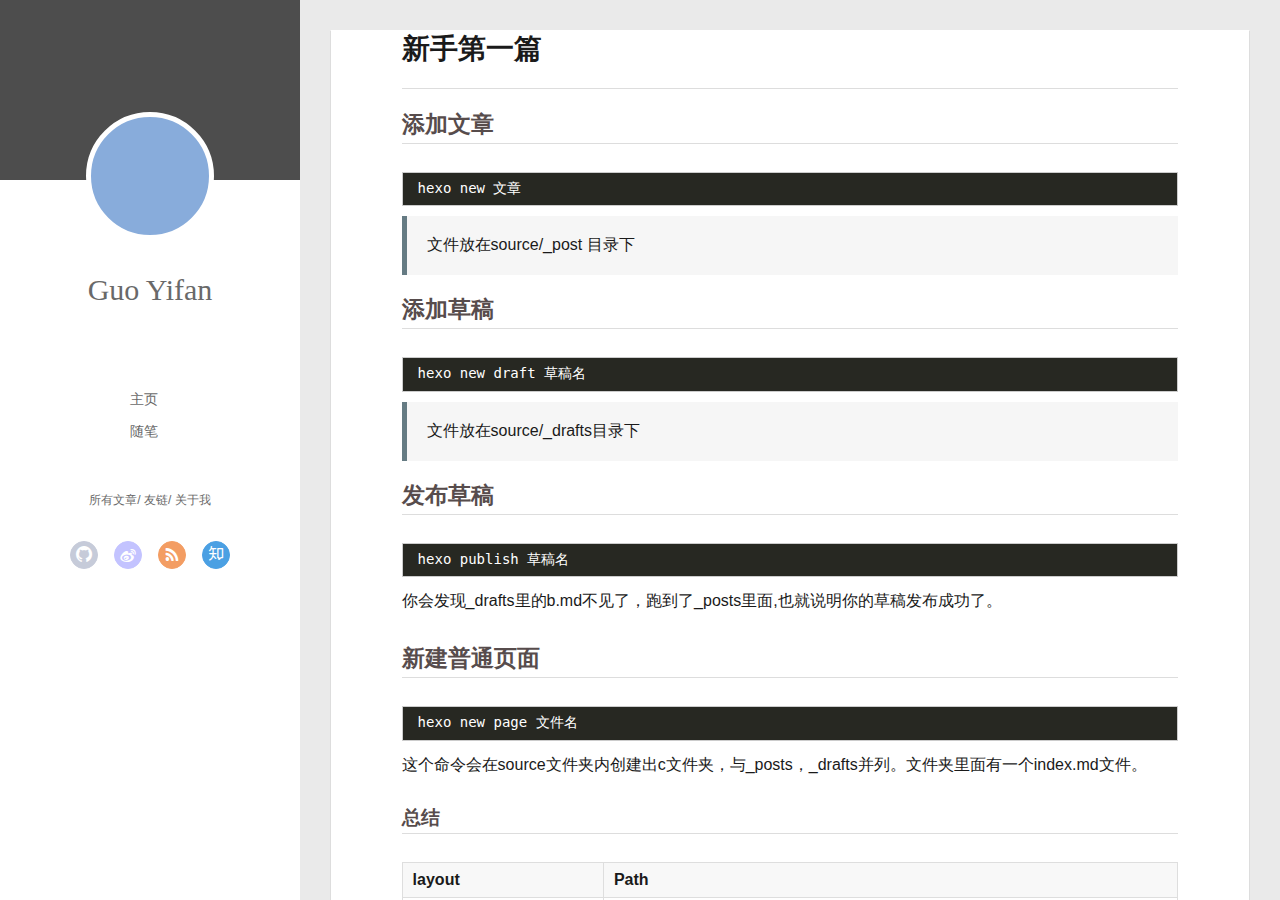
==== index.html @ a8a1ead3 "Site updated: 2019-07-09 15:14:10" ====
<!DOCTYPE html>
<html>
<head><meta name="generator" content="Hexo 3.9.0">
  <meta charset="utf-8">
  
  <meta name="renderer" content="webkit">
  <meta http-equiv="X-UA-Compatible" content="IE=edge">
  <link rel="dns-prefetch" href="https://poppingsnack.github.io">
  <title>Hexo</title>
  <meta name="viewport" content="width=device-width, initial-scale=1, maximum-scale=1">
  <meta property="og:type" content="website">
<meta property="og:title" content="Hexo">
<meta property="og:url" content="https://poppingsnack.github.io/index.html">
<meta property="og:site_name" content="Hexo">
<meta property="og:locale" content="default">
<meta name="twitter:card" content="summary">
<meta name="twitter:title" content="Hexo">
  
    <link rel="alternative" href="/atom.xml" title="Hexo" type="application/atom+xml">
  
  
    <link rel="icon" href="/favicon.png">
  
  <link rel="stylesheet" type="text/css" href="/./main.0cf68a.css">
  <style type="text/css">
  
    #container.show {
      background: linear-gradient(200deg,#a0cfe4,#e8c37e);
    }
  </style>
  

  

</head>
</html>
<body>
  <div id="container" q-class="show:isCtnShow">
    <canvas id="anm-canvas" class="anm-canvas"></canvas>
    <div class="left-col" q-class="show:isShow">
      
<div class="overlay" style="background: #4d4d4d"></div>
<div class="intrude-less">
	<header id="header" class="inner">
		<a href="/" class="profilepic">
			<img src="" class="js-avatar">
		</a>
		<hgroup>
		  <h1 class="header-author"><a href="/">Guo Yifan</a></h1>
		</hgroup>
		

		<nav class="header-menu">
			<ul>
			
				<li><a href="/">主页</a></li>
	        
				<li><a href="/tags/随笔/">随笔</a></li>
	        
			</ul>
		</nav>
		<nav class="header-smart-menu">
    		
    			
    			<a q-on="click: openSlider(e, 'innerArchive')" href="javascript:void(0)">所有文章</a>
    			
            
    			
    			<a q-on="click: openSlider(e, 'friends')" href="javascript:void(0)">友链</a>
    			
            
    			
    			<a q-on="click: openSlider(e, 'aboutme')" href="javascript:void(0)">关于我</a>
    			
            
		</nav>
		<nav class="header-nav">
			<div class="social">
				
					<a class="github" target="_blank" href="#" title="github"><i class="icon-github"></i></a>
		        
					<a class="weibo" target="_blank" href="#" title="weibo"><i class="icon-weibo"></i></a>
		        
					<a class="rss" target="_blank" href="#" title="rss"><i class="icon-rss"></i></a>
		        
					<a class="zhihu" target="_blank" href="#" title="zhihu"><i class="icon-zhihu"></i></a>
		        
			</div>
		</nav>
	</header>		
</div>

    </div>
    <div class="mid-col" q-class="show:isShow,hide:isShow|isFalse">
      
<nav id="mobile-nav">
  	<div class="overlay js-overlay" style="background: #4d4d4d"></div>
	<div class="btnctn js-mobile-btnctn">
  		<div class="slider-trigger list" q-on="click: openSlider(e)"><i class="icon icon-sort"></i></div>
	</div>
	<div class="intrude-less">
		<header id="header" class="inner">
			<div class="profilepic">
				<img src="" class="js-avatar">
			</div>
			<hgroup>
			  <h1 class="header-author js-header-author">Guo Yifan</h1>
			</hgroup>
			
			
			
				
			
				
			
			
			
			<nav class="header-nav">
				<div class="social">
					
						<a class="github" target="_blank" href="#" title="github"><i class="icon-github"></i></a>
			        
						<a class="weibo" target="_blank" href="#" title="weibo"><i class="icon-weibo"></i></a>
			        
						<a class="rss" target="_blank" href="#" title="rss"><i class="icon-rss"></i></a>
			        
						<a class="zhihu" target="_blank" href="#" title="zhihu"><i class="icon-zhihu"></i></a>
			        
				</div>
			</nav>

			<nav class="header-menu js-header-menu">
				<ul style="width: 50%">
				
				
					<li style="width: 50%"><a href="/">主页</a></li>
		        
					<li style="width: 50%"><a href="/tags/随笔/">随笔</a></li>
		        
				</ul>
			</nav>
		</header>				
	</div>
	<div class="mobile-mask" style="display:none" q-show="isShow"></div>
</nav>

      <div id="wrapper" class="body-wrap">
        <div class="menu-l">
          <div class="canvas-wrap">
            <canvas data-colors="#eaeaea" data-sectionHeight="100" data-contentId="js-content" id="myCanvas1" class="anm-canvas"></canvas>
          </div>
          <div id="js-content" class="content-ll">
            
  
    <article id="post-新手第一篇" class="article article-type-post  article-index" itemscope itemprop="blogPost">
  <div class="article-inner">
    
    <div class="article-entry" itemprop="articleBody">
      
        <h1 id="新手第一篇"><a href="#新手第一篇" class="headerlink" title="新手第一篇"></a>新手第一篇</h1><hr>
<h2 id="添加文章"><a href="#添加文章" class="headerlink" title="添加文章"></a>添加文章</h2><pre><code>hexo new 文章</code></pre><blockquote>
<p>文件放在source/_post 目录下</p>
</blockquote>
<h2 id="添加草稿"><a href="#添加草稿" class="headerlink" title="添加草稿"></a>添加草稿</h2><pre><code>hexo new draft 草稿名</code></pre><blockquote>
<p>文件放在source/_drafts目录下</p>
</blockquote>
<h2 id="发布草稿"><a href="#发布草稿" class="headerlink" title="发布草稿"></a>发布草稿</h2><pre><code>hexo publish 草稿名</code></pre><p>你会发现_drafts里的b.md不见了，跑到了_posts里面,也就说明你的草稿发布成功了。</p>
<h2 id="新建普通页面"><a href="#新建普通页面" class="headerlink" title="新建普通页面"></a>新建普通页面</h2><pre><code>hexo new page 文件名</code></pre><p>这个命令会在source文件夹内创建出c文件夹，与_posts，_drafts并列。文件夹里面有一个index.md文件。</p>
<h3 id="总结"><a href="#总结" class="headerlink" title="总结"></a>总结</h3><table>
<thead>
<tr>
<th align="left"><strong>layout</strong></th>
<th align="left"><strong>Path</strong></th>
</tr>
</thead>
<tbody><tr>
<td align="left">post</td>
<td align="left"><em>source/_post</em></td>
</tr>
<tr>
<td align="left">page</td>
<td align="left"><em>source/page名/index.md</em></td>
</tr>
<tr>
<td align="left">draft</td>
<td align="left"><em>source/_drafts</em></td>
</tr>
</tbody></table>
<h2 id="默认显示格式的设置"><a href="#默认显示格式的设置" class="headerlink" title="默认显示格式的设置"></a>默认显示格式的设置</h2><p>打开的_config.yml文件，找到</p>
<pre><code>default_layout: post   </code></pre><p> 这句表示默认的页面会新建成post格式的。所以，如果你习惯先把文章写成草稿，那就把它改成draft就好。</p>
<h1 id="注意"><a href="#注意" class="headerlink" title="注意"></a>注意</h1><ol>
<li><p>有序列表；在行首增加 1.、2.、3.，即数字和英文句点,注意句点与文字中间有空格。不要求数字一定要连续，可以都是1.</p>
</li>
<li><p>无序列表；在行首增加 * 或 -与文字之间有空格；</p>
</li>
<li><p>粗体、斜体、删除线；粗体：在文字前后添加 ** (注意符号与文字间不要有空格）斜体：在文字前后添加 *删除线：在文字前后添加 ~~ </p>
</li>
<li><p>在想要展示Markdown笔记目录的地方，添加 [TOC] ，在阅读模式下，标题1~6样式的内容会被提取出来作为目录；</p>
<h2 id="添加图片"><a href="#添加图片" class="headerlink" title="添加图片"></a>添加图片</h2><p>格式：<br><code>![图片](连接/绝对路径/相对路径)</code></p>
</li>
</ol>
<ul>
<li><p>方式一：直接引用网络图片<br><img src="https://upload-images.jianshu.io/upload_images/703764-605e3cc2ecb664f6.jpg?imageMogr2/auto-orient/strip%7CimageView2/2/w/1240" alt="图片"><br><a href="https://i.loli.net/2018/02/09/5a7d6a402e15e.jpg" target="_blank" rel="noopener">https://i.loli.net/2018/02/09/5a7d6a402e15e.jpg</a></p>
</li>
<li><p>方式二：引用本地图片</p>
<p> 相对引用:</p>
<pre><code>图片除了可以放在统一的 images 文件夹中，还可以放在文章自己的目录中，文章的目录可以通过配置 _config.yml 来生成。配置如下：
`post_asset_folder: true`
将 _config.yml 文件中的配置项 post_asset_folder 设为 true 后，执行命令 $ hexo new post_name，在 source/_posts 中会生成文章 post_name.md 和同名文件夹 post_name 。将图片资源放在 post_name 中，文章就可以使用相对路径引用图片资源了。
`![想输入的提示名字，可不输入](test.jpg)`
![alt](test.jpg)</code></pre><p> 绝对引用：</p>
<pre><code>当 Hexo 项目中只用到少量图片时，可以将图片统一放在 source/images 文件夹中，通过 Markdown 语法访问它们。
`![想输入的提示名字，可不输入](/images/test.jpg)`
![alt](/images/test.jpg)</code></pre><h2 id="添加链接"><a href="#添加链接" class="headerlink" title="添加链接"></a>添加链接</h2><p><code>[想输入的提示名字，可不输入](/images/test.jpg)</code></p>
</li>
</ul>

      

      
    </div>
    <div class="article-info article-info-index">
      
      
      

      
        <p class="article-more-link">
          <a class="article-more-a" href="/2019/07/09/新手第一篇/">展开全文 >></a>
        </p>
      

      
      <div class="clearfix"></div>
    </div>
  </div>
</article>

<aside class="wrap-side-operation">
    <div class="mod-side-operation">
        
        <div class="jump-container" id="js-jump-container" style="display:none;">
            <a href="javascript:void(0)" class="mod-side-operation__jump-to-top">
                <i class="icon-font icon-back"></i>
            </a>
            <div id="js-jump-plan-container" class="jump-plan-container" style="top: -11px;">
                <i class="icon-font icon-plane jump-plane"></i>
            </div>
        </div>
        
        
    </div>
</aside>




  
    <article id="post-欢迎使用 Cmd Markdown 编辑阅读器" class="article article-type-post  article-index" itemscope itemprop="blogPost">
  <div class="article-inner">
    
    <div class="article-entry" itemprop="articleBody">
      
        <h1 id="欢迎使用-Cmd-Markdown-编辑阅读器"><a href="#欢迎使用-Cmd-Markdown-编辑阅读器" class="headerlink" title="欢迎使用 Cmd Markdown 编辑阅读器"></a>欢迎使用 Cmd Markdown 编辑阅读器</h1><hr>
<p>我们理解您需要更便捷更高效的工具记录思想，整理笔记、知识，并将其中承载的价值传播给他人，<strong>Cmd Markdown</strong> 是我们给出的答案 —— 我们为记录思想和分享知识提供更专业的工具。 您可以使用 Cmd Markdown：</p>
<blockquote>
<ul>
<li>整理知识，学习笔记</li>
<li>发布日记，杂文，所见所想</li>
<li>撰写发布技术文稿（代码支持）</li>
<li>撰写发布学术论文（LaTeX 公式支持）</li>
</ul>
</blockquote>
<p><img src="https://www.zybuluo.com/static/img/logo.png" alt="cmd-markdown-logo"></p>
<p>除了您现在看到的这个 Cmd Markdown 在线版本，您还可以前往以下网址下载：</p>
<h3 id="Windows-Mac-Linux-全平台客户端"><a href="#Windows-Mac-Linux-全平台客户端" class="headerlink" title="Windows/Mac/Linux 全平台客户端"></a><a href="https://www.zybuluo.com/cmd/" target="_blank" rel="noopener">Windows/Mac/Linux 全平台客户端</a></h3><blockquote>
<p>请保留此份 Cmd Markdown 的欢迎稿兼使用说明，如需撰写新稿件，点击顶部工具栏右侧的 <i class="icon-file"></i> <strong>新文稿</strong> 或者使用快捷键 <code>Ctrl+Alt+N</code>。</p>
</blockquote>
<hr>
<h2 id="什么是-Markdown"><a href="#什么是-Markdown" class="headerlink" title="什么是 Markdown"></a>什么是 Markdown</h2><p>Markdown 是一种方便记忆、书写的纯文本标记语言，用户可以使用这些标记符号以最小的输入代价生成极富表现力的文档：譬如您正在阅读的这份文档。它使用简单的符号标记不同的标题，分割不同的段落，<strong>粗体</strong> 或者 <em>斜体</em> 某些文字，更棒的是，它还可以</p>
<h3 id="1-制作一份待办事宜-Todo-列表"><a href="#1-制作一份待办事宜-Todo-列表" class="headerlink" title="1. 制作一份待办事宜 Todo 列表"></a>1. 制作一份待办事宜 <a href="https://www.zybuluo.com/mdeditor?url=https://www.zybuluo.com/static/editor/md-help.markdown#13-待办事宜-todo-列表" target="_blank" rel="noopener">Todo 列表</a></h3><ul>
<li><input disabled type="checkbox"> 支持以 PDF 格式导出文稿</li>
<li><input disabled type="checkbox"> 改进 Cmd 渲染算法，使用局部渲染技术提高渲染效率</li>
<li><input checked disabled type="checkbox"> 新增 Todo 列表功能</li>
<li><input checked disabled type="checkbox"> 修复 LaTex 公式渲染问题</li>
<li><input checked disabled type="checkbox"> 新增 LaTex 公式编号功能</li>
</ul>
<h3 id="2-书写一个质能守恒公式-LaTeX"><a href="#2-书写一个质能守恒公式-LaTeX" class="headerlink" title="2. 书写一个质能守恒公式[^LaTeX]"></a>2. 书写一个质能守恒公式[^LaTeX]</h3><p>$$E=mc^2$$</p>
<h3 id="3-高亮一段代码-code"><a href="#3-高亮一段代码-code" class="headerlink" title="3. 高亮一段代码[^code]"></a>3. 高亮一段代码[^code]</h3><figure class="highlight python"><table><tr><td class="gutter"><pre><span class="line">1</span><br><span class="line">2</span><br><span class="line">3</span><br><span class="line">4</span><br><span class="line">5</span><br><span class="line">6</span><br><span class="line">7</span><br></pre></td><td class="code"><pre><span class="line"><span class="meta">@requires_authorization</span></span><br><span class="line"><span class="class"><span class="keyword">class</span> <span class="title">SomeClass</span>:</span></span><br><span class="line">    <span class="keyword">pass</span></span><br><span class="line"></span><br><span class="line"><span class="keyword">if</span> __name__ == <span class="string">'__main__'</span>:</span><br><span class="line">    <span class="comment"># A comment</span></span><br><span class="line">    <span class="keyword">print</span> <span class="string">'hello world'</span></span><br></pre></td></tr></table></figure>

<h3 id="4-高效绘制-流程图"><a href="#4-高效绘制-流程图" class="headerlink" title="4. 高效绘制 流程图"></a>4. 高效绘制 <a href="https://www.zybuluo.com/mdeditor?url=https://www.zybuluo.com/static/editor/md-help.markdown#7-流程图" target="_blank" rel="noopener">流程图</a></h3><figure class="highlight plain"><table><tr><td class="gutter"><pre><span class="line">1</span><br><span class="line">2</span><br><span class="line">3</span><br><span class="line">4</span><br><span class="line">5</span><br><span class="line">6</span><br><span class="line">7</span><br><span class="line">8</span><br></pre></td><td class="code"><pre><span class="line">st=&gt;start: Start</span><br><span class="line">op=&gt;operation: Your Operation</span><br><span class="line">cond=&gt;condition: Yes or No?</span><br><span class="line">e=&gt;end</span><br><span class="line"></span><br><span class="line">st-&gt;op-&gt;cond</span><br><span class="line">cond(yes)-&gt;e</span><br><span class="line">cond(no)-&gt;op</span><br></pre></td></tr></table></figure>

<h3 id="5-高效绘制-序列图"><a href="#5-高效绘制-序列图" class="headerlink" title="5. 高效绘制 序列图"></a>5. 高效绘制 <a href="https://www.zybuluo.com/mdeditor?url=https://www.zybuluo.com/static/editor/md-help.markdown#8-序列图" target="_blank" rel="noopener">序列图</a></h3><figure class="highlight plain"><table><tr><td class="gutter"><pre><span class="line">1</span><br><span class="line">2</span><br><span class="line">3</span><br></pre></td><td class="code"><pre><span class="line">Alice-&gt;Bob: Hello Bob, how are you?</span><br><span class="line">Note right of Bob: Bob thinks</span><br><span class="line">Bob--&gt;Alice: I am good thanks!</span><br></pre></td></tr></table></figure>

<h3 id="6-高效绘制-甘特图"><a href="#6-高效绘制-甘特图" class="headerlink" title="6. 高效绘制 甘特图"></a>6. 高效绘制 <a href="https://www.zybuluo.com/mdeditor?url=https://www.zybuluo.com/static/editor/md-help.markdown#9-甘特图" target="_blank" rel="noopener">甘特图</a></h3><figure class="highlight plain"><table><tr><td class="gutter"><pre><span class="line">1</span><br><span class="line">2</span><br><span class="line">3</span><br><span class="line">4</span><br><span class="line">5</span><br><span class="line">6</span><br><span class="line">7</span><br><span class="line">8</span><br><span class="line">9</span><br><span class="line">10</span><br><span class="line">11</span><br><span class="line">12</span><br><span class="line">13</span><br></pre></td><td class="code"><pre><span class="line">title 项目开发流程</span><br><span class="line">section 项目确定</span><br><span class="line">    需求分析       :a1, 2016-06-22, 3d</span><br><span class="line">    可行性报告     :after a1, 5d</span><br><span class="line">    概念验证       : 5d</span><br><span class="line">section 项目实施</span><br><span class="line">    概要设计      :2016-07-05  , 5d</span><br><span class="line">    详细设计      :2016-07-08, 10d</span><br><span class="line">    编码          :2016-07-15, 10d</span><br><span class="line">    测试          :2016-07-22, 5d</span><br><span class="line">section 发布验收</span><br><span class="line">    发布: 2d</span><br><span class="line">    验收: 3d</span><br></pre></td></tr></table></figure>

<h3 id="7-绘制表格"><a href="#7-绘制表格" class="headerlink" title="7. 绘制表格"></a>7. 绘制表格</h3><table>
<thead>
<tr>
<th>项目</th>
<th align="right">价格</th>
<th align="center">数量</th>
</tr>
</thead>
<tbody><tr>
<td>计算机</td>
<td align="right">$1600</td>
<td align="center">5</td>
</tr>
<tr>
<td>手机</td>
<td align="right">$12</td>
<td align="center">12</td>
</tr>
<tr>
<td>管线</td>
<td align="right">$1</td>
<td align="center">234</td>
</tr>
</tbody></table>
<h3 id="8-更详细语法说明"><a href="#8-更详细语法说明" class="headerlink" title="8. 更详细语法说明"></a>8. 更详细语法说明</h3><p>想要查看更详细的语法说明，可以参考我们准备的 <a href="https://www.zybuluo.com/mdeditor?url=https://www.zybuluo.com/static/editor/md-help.markdown" target="_blank" rel="noopener">Cmd Markdown 简明语法手册</a>，进阶用户可以参考 <a href="https://www.zybuluo.com/mdeditor?url=https://www.zybuluo.com/static/editor/md-help.markdown#cmd-markdown-高阶语法手册" target="_blank" rel="noopener">Cmd Markdown 高阶语法手册</a> 了解更多高级功能。</p>
<p>总而言之，不同于其它 <em>所见即所得</em> 的编辑器：你只需使用键盘专注于书写文本内容，就可以生成印刷级的排版格式，省却在键盘和工具栏之间来回切换，调整内容和格式的麻烦。<strong>Markdown 在流畅的书写和印刷级的阅读体验之间找到了平衡。</strong> 目前它已经成为世界上最大的技术分享网站 GitHub 和 技术问答网站 StackOverFlow 的御用书写格式。</p>
<hr>
<h2 id="什么是-Cmd-Markdown"><a href="#什么是-Cmd-Markdown" class="headerlink" title="什么是 Cmd Markdown"></a>什么是 Cmd Markdown</h2><p>您可以使用很多工具书写 Markdown，但是 Cmd Markdown 是这个星球上我们已知的、最好的 Markdown 工具——没有之一 ：）因为深信文字的力量，所以我们和你一样，对流畅书写，分享思想和知识，以及阅读体验有极致的追求，我们把对于这些诉求的回应整合在 Cmd Markdown，并且一次，两次，三次，乃至无数次地提升这个工具的体验，最终将它演化成一个 <strong>编辑/发布/阅读</strong> Markdown 的在线平台——您可以在任何地方，任何系统/设备上管理这里的文字。</p>
<h3 id="1-实时同步预览"><a href="#1-实时同步预览" class="headerlink" title="1. 实时同步预览"></a>1. 实时同步预览</h3><p>我们将 Cmd Markdown 的主界面一分为二，左边为<strong>编辑区</strong>，右边为<strong>预览区</strong>，在编辑区的操作会实时地渲染到预览区方便查看最终的版面效果，并且如果你在其中一个区拖动滚动条，我们有一个巧妙的算法把另一个区的滚动条同步到等价的位置，超酷！</p>
<h3 id="2-编辑工具栏"><a href="#2-编辑工具栏" class="headerlink" title="2. 编辑工具栏"></a>2. 编辑工具栏</h3><p>也许您还是一个 Markdown 语法的新手，在您完全熟悉它之前，我们在 <strong>编辑区</strong> 的顶部放置了一个如下图所示的工具栏，您可以使用鼠标在工具栏上调整格式，不过我们仍旧鼓励你使用键盘标记格式，提高书写的流畅度。</p>
<p><img src="https://www.zybuluo.com/static/img/toolbar-editor.png" alt="tool-editor"></p>
<h3 id="3-编辑模式"><a href="#3-编辑模式" class="headerlink" title="3. 编辑模式"></a>3. 编辑模式</h3><p>完全心无旁骛的方式编辑文字：点击 <strong>编辑工具栏</strong> 最右侧的拉伸按钮或者按下 <code>Ctrl + M</code>，将 Cmd Markdown 切换到独立的编辑模式，这是一个极度简洁的写作环境，所有可能会引起分心的元素都已经被挪除，超清爽！</p>
<h3 id="4-实时的云端文稿"><a href="#4-实时的云端文稿" class="headerlink" title="4. 实时的云端文稿"></a>4. 实时的云端文稿</h3><p>为了保障数据安全，Cmd Markdown 会将您每一次击键的内容保存至云端，同时在 <strong>编辑工具栏</strong> 的最右侧提示 <code>已保存</code> 的字样。无需担心浏览器崩溃，机器掉电或者地震，海啸——在编辑的过程中随时关闭浏览器或者机器，下一次回到 Cmd Markdown 的时候继续写作。</p>
<h3 id="5-离线模式"><a href="#5-离线模式" class="headerlink" title="5. 离线模式"></a>5. 离线模式</h3><p>在网络环境不稳定的情况下记录文字一样很安全！在您写作的时候，如果电脑突然失去网络连接，Cmd Markdown 会智能切换至离线模式，将您后续键入的文字保存在本地，直到网络恢复再将他们传送至云端，即使在网络恢复前关闭浏览器或者电脑，一样没有问题，等到下次开启 Cmd Markdown 的时候，她会提醒您将离线保存的文字传送至云端。简而言之，我们尽最大的努力保障您文字的安全。</p>
<h3 id="6-管理工具栏"><a href="#6-管理工具栏" class="headerlink" title="6. 管理工具栏"></a>6. 管理工具栏</h3><p>为了便于管理您的文稿，在 <strong>预览区</strong> 的顶部放置了如下所示的 <strong>管理工具栏</strong>：</p>
<p><img src="https://www.zybuluo.com/static/img/toolbar-manager.jpg" alt="tool-manager"></p>
<p>通过管理工具栏可以：</p>
<p><i class="icon-share"></i> 发布：将当前的文稿生成固定链接，在网络上发布，分享<br><i class="icon-file"></i> 新建：开始撰写一篇新的文稿<br><i class="icon-trash"></i> 删除：删除当前的文稿<br><i class="icon-cloud"></i> 导出：将当前的文稿转化为 Markdown 文本或者 Html 格式，并导出到本地<br><i class="icon-reorder"></i> 列表：所有新增和过往的文稿都可以在这里查看、操作<br><i class="icon-pencil"></i> 模式：切换 普通/Vim/Emacs 编辑模式</p>
<h3 id="7-阅读工具栏"><a href="#7-阅读工具栏" class="headerlink" title="7. 阅读工具栏"></a>7. 阅读工具栏</h3><p><img src="https://www.zybuluo.com/static/img/toolbar-reader.jpg" alt="tool-manager"></p>
<p>通过 <strong>预览区</strong> 右上角的 <strong>阅读工具栏</strong>，可以查看当前文稿的目录并增强阅读体验。</p>
<p>工具栏上的五个图标依次为：</p>
<p><i class="icon-list"></i> 目录：快速导航当前文稿的目录结构以跳转到感兴趣的段落<br><i class="icon-chevron-sign-left"></i> 视图：互换左边编辑区和右边预览区的位置<br><i class="icon-adjust"></i> 主题：内置了黑白两种模式的主题，试试 <strong>黑色主题</strong>，超炫！<br><i class="icon-desktop"></i> 阅读：心无旁骛的阅读模式提供超一流的阅读体验<br><i class="icon-fullscreen"></i> 全屏：简洁，简洁，再简洁，一个完全沉浸式的写作和阅读环境</p>
<h3 id="8-阅读模式"><a href="#8-阅读模式" class="headerlink" title="8. 阅读模式"></a>8. 阅读模式</h3><p>在 <strong>阅读工具栏</strong> 点击 <i class="icon-desktop"></i> 或者按下 <code>Ctrl+Alt+M</code> 随即进入独立的阅读模式界面，我们在版面渲染上的每一个细节：字体，字号，行间距，前背景色都倾注了大量的时间，努力提升阅读的体验和品质。</p>
<h3 id="9-标签、分类和搜索"><a href="#9-标签、分类和搜索" class="headerlink" title="9. 标签、分类和搜索"></a>9. 标签、分类和搜索</h3><p>在编辑区任意行首位置输入以下格式的文字可以标签当前文档：</p>
<p>标签： 未分类</p>
<p>标签以后的文稿在【文件列表】（Ctrl+Alt+F）里会按照标签分类，用户可以同时使用键盘或者鼠标浏览查看，或者在【文件列表】的搜索文本框内搜索标题关键字过滤文稿，如下图所示：</p>
<p><img src="https://www.zybuluo.com/static/img/file-list.png" alt="file-list"></p>
<h3 id="10-文稿发布和分享"><a href="#10-文稿发布和分享" class="headerlink" title="10. 文稿发布和分享"></a>10. 文稿发布和分享</h3><p>在您使用 Cmd Markdown 记录，创作，整理，阅读文稿的同时，我们不仅希望它是一个有力的工具，更希望您的思想和知识通过这个平台，连同优质的阅读体验，将他们分享给有相同志趣的人，进而鼓励更多的人来到这里记录分享他们的思想和知识，尝试点击 <i class="icon-share"></i> (Ctrl+Alt+P) 发布这份文档给好友吧！</p>
<hr>
<p>再一次感谢您花费时间阅读这份欢迎稿，点击 <i class="icon-file"></i> (Ctrl+Alt+N) 开始撰写新的文稿吧！祝您在这里记录、阅读、分享愉快！</p>
<p>作者 <a href="http://weibo.com/ghosert" target="_blank" rel="noopener">@ghosert</a><br>2016 年 07月 07日    </p>
<p>[^LaTeX]: 支持 <strong>LaTeX</strong> 编辑显示支持，例如：$\sum_{i=1}^n a_i=0$， 访问 <a href="http://meta.math.stackexchange.com/questions/5020/mathjax-basic-tutorial-and-quick-reference" target="_blank" rel="noopener">MathJax</a> 参考更多使用方法。</p>
<p>[^code]: 代码高亮功能支持包括 Java, Python, JavaScript 在内的，<strong>四十一</strong>种主流编程语言。</p>

      

      
    </div>
    <div class="article-info article-info-index">
      
      
      

      
        <p class="article-more-link">
          <a class="article-more-a" href="/2019/07/09/欢迎使用 Cmd Markdown 编辑阅读器/">展开全文 >></a>
        </p>
      

      
      <div class="clearfix"></div>
    </div>
  </div>
</article>

<aside class="wrap-side-operation">
    <div class="mod-side-operation">
        
        <div class="jump-container" id="js-jump-container" style="display:none;">
            <a href="javascript:void(0)" class="mod-side-operation__jump-to-top">
                <i class="icon-font icon-back"></i>
            </a>
            <div id="js-jump-plan-container" class="jump-plan-container" style="top: -11px;">
                <i class="icon-font icon-plane jump-plane"></i>
            </div>
        </div>
        
        
    </div>
</aside>




  
    <article id="post-b" class="article article-type-post  article-index" itemscope itemprop="blogPost">
  <div class="article-inner">
    
      <header class="article-header">
        
  
    <h1 itemprop="name">
      <a class="article-title" href="/2019/07/09/b/">b</a>
    </h1>
  

        
        <a href="/2019/07/09/b/" class="archive-article-date">
  	<time datetime="2019-07-09T02:28:26.000Z" itemprop="datePublished"><i class="icon-calendar icon"></i>2019-07-09</time>
</a>
        
      </header>
    
    <div class="article-entry" itemprop="articleBody">
      
        
      

      
    </div>
    <div class="article-info article-info-index">
      
      
      

      
        <p class="article-more-link">
          <a class="article-more-a" href="/2019/07/09/b/">展开全文 >></a>
        </p>
      

      
      <div class="clearfix"></div>
    </div>
  </div>
</article>

<aside class="wrap-side-operation">
    <div class="mod-side-operation">
        
        <div class="jump-container" id="js-jump-container" style="display:none;">
            <a href="javascript:void(0)" class="mod-side-operation__jump-to-top">
                <i class="icon-font icon-back"></i>
            </a>
            <div id="js-jump-plan-container" class="jump-plan-container" style="top: -11px;">
                <i class="icon-font icon-plane jump-plane"></i>
            </div>
        </div>
        
        
    </div>
</aside>




  
    <article id="post-a" class="article article-type-post  article-index" itemscope itemprop="blogPost">
  <div class="article-inner">
    
      <header class="article-header">
        
  
    <h1 itemprop="name">
      <a class="article-title" href="/2019/07/09/a/">a</a>
    </h1>
  

        
        <a href="/2019/07/09/a/" class="archive-article-date">
  	<time datetime="2019-07-09T02:23:24.000Z" itemprop="datePublished"><i class="icon-calendar icon"></i>2019-07-09</time>
</a>
        
      </header>
    
    <div class="article-entry" itemprop="articleBody">
      
        
      

      
    </div>
    <div class="article-info article-info-index">
      
      
      

      
        <p class="article-more-link">
          <a class="article-more-a" href="/2019/07/09/a/">展开全文 >></a>
        </p>
      

      
      <div class="clearfix"></div>
    </div>
  </div>
</article>

<aside class="wrap-side-operation">
    <div class="mod-side-operation">
        
        <div class="jump-container" id="js-jump-container" style="display:none;">
            <a href="javascript:void(0)" class="mod-side-operation__jump-to-top">
                <i class="icon-font icon-back"></i>
            </a>
            <div id="js-jump-plan-container" class="jump-plan-container" style="top: -11px;">
                <i class="icon-font icon-plane jump-plane"></i>
            </div>
        </div>
        
        
    </div>
</aside>




  
    <article id="post-hello-world" class="article article-type-post  article-index" itemscope itemprop="blogPost">
  <div class="article-inner">
    
      <header class="article-header">
        
  
    <h1 itemprop="name">
      <a class="article-title" href="/2019/07/08/hello-world/">Hello World</a>
    </h1>
  

        
        <a href="/2019/07/08/hello-world/" class="archive-article-date">
  	<time datetime="2019-07-08T04:25:45.130Z" itemprop="datePublished"><i class="icon-calendar icon"></i>2019-07-08</time>
</a>
        
      </header>
    
    <div class="article-entry" itemprop="articleBody">
      
        <p>Welcome to <a href="https://hexo.io/" target="_blank" rel="noopener">Hexo</a>! This is your very first post. Check <a href="https://hexo.io/docs/" target="_blank" rel="noopener">documentation</a> for more info. If you get any problems when using Hexo, you can find the answer in <a href="https://hexo.io/docs/troubleshooting.html" target="_blank" rel="noopener">troubleshooting</a> or you can ask me on <a href="https://github.com/hexojs/hexo/issues" target="_blank" rel="noopener">GitHub</a>.</p>
<h2 id="Quick-Start"><a href="#Quick-Start" class="headerlink" title="Quick Start"></a>Quick Start</h2><h3 id="Create-a-new-post"><a href="#Create-a-new-post" class="headerlink" title="Create a new post"></a>Create a new post</h3><figure class="highlight bash"><table><tr><td class="gutter"><pre><span class="line">1</span><br></pre></td><td class="code"><pre><span class="line">$ hexo new <span class="string">"My New Post"</span></span><br></pre></td></tr></table></figure>

<p>More info: <a href="https://hexo.io/docs/writing.html" target="_blank" rel="noopener">Writing</a></p>
<h3 id="Run-server"><a href="#Run-server" class="headerlink" title="Run server"></a>Run server</h3><figure class="highlight bash"><table><tr><td class="gutter"><pre><span class="line">1</span><br></pre></td><td class="code"><pre><span class="line">$ hexo server</span><br></pre></td></tr></table></figure>

<p>More info: <a href="https://hexo.io/docs/server.html" target="_blank" rel="noopener">Server</a></p>
<h3 id="Generate-static-files"><a href="#Generate-static-files" class="headerlink" title="Generate static files"></a>Generate static files</h3><figure class="highlight bash"><table><tr><td class="gutter"><pre><span class="line">1</span><br></pre></td><td class="code"><pre><span class="line">$ hexo generate</span><br></pre></td></tr></table></figure>

<p>More info: <a href="https://hexo.io/docs/generating.html" target="_blank" rel="noopener">Generating</a></p>
<h3 id="Deploy-to-remote-sites"><a href="#Deploy-to-remote-sites" class="headerlink" title="Deploy to remote sites"></a>Deploy to remote sites</h3><figure class="highlight bash"><table><tr><td class="gutter"><pre><span class="line">1</span><br></pre></td><td class="code"><pre><span class="line">$ hexo deploy</span><br></pre></td></tr></table></figure>

<p>More info: <a href="https://hexo.io/docs/deployment.html" target="_blank" rel="noopener">Deployment</a></p>

      

      
    </div>
    <div class="article-info article-info-index">
      
      
      

      
        <p class="article-more-link">
          <a class="article-more-a" href="/2019/07/08/hello-world/">展开全文 >></a>
        </p>
      

      
      <div class="clearfix"></div>
    </div>
  </div>
</article>

<aside class="wrap-side-operation">
    <div class="mod-side-operation">
        
        <div class="jump-container" id="js-jump-container" style="display:none;">
            <a href="javascript:void(0)" class="mod-side-operation__jump-to-top">
                <i class="icon-font icon-back"></i>
            </a>
            <div id="js-jump-plan-container" class="jump-plan-container" style="top: -11px;">
                <i class="icon-font icon-plane jump-plane"></i>
            </div>
        </div>
        
        
    </div>
</aside>




  
  


          </div>
        </div>
      </div>
      <footer id="footer">
  <div class="outer">
    <div id="footer-info">
    	<div class="footer-left">
    		&copy; 2019 Guo Yifan
    	</div>
      	<div class="footer-right">
      		<a href="http://hexo.io/" target="_blank">Hexo</a>  Theme <a href="https://github.com/litten/hexo-theme-yilia" target="_blank">Yilia</a> by Litten
      	</div>
    </div>
  </div>
</footer>
    </div>
    <script>
	var yiliaConfig = {
		mathjax: false,
		isHome: true,
		isPost: false,
		isArchive: false,
		isTag: false,
		isCategory: false,
		open_in_new: false,
		toc_hide_index: true,
		root: "/",
		innerArchive: true,
		showTags: false
	}
</script>

<script>!function(t){function n(e){if(r[e])return r[e].exports;var i=r[e]={exports:{},id:e,loaded:!1};return t[e].call(i.exports,i,i.exports,n),i.loaded=!0,i.exports}var r={};n.m=t,n.c=r,n.p="./",n(0)}([function(t,n,r){r(195),t.exports=r(191)},function(t,n,r){var e=r(3),i=r(52),o=r(27),u=r(28),c=r(53),f="prototype",a=function(t,n,r){var s,l,h,v,p=t&a.F,d=t&a.G,y=t&a.S,g=t&a.P,b=t&a.B,m=d?e:y?e[n]||(e[n]={}):(e[n]||{})[f],x=d?i:i[n]||(i[n]={}),w=x[f]||(x[f]={});d&&(r=n);for(s in r)l=!p&&m&&void 0!==m[s],h=(l?m:r)[s],v=b&&l?c(h,e):g&&"function"==typeof h?c(Function.call,h):h,m&&u(m,s,h,t&a.U),x[s]!=h&&o(x,s,v),g&&w[s]!=h&&(w[s]=h)};e.core=i,a.F=1,a.G=2,a.S=4,a.P=8,a.B=16,a.W=32,a.U=64,a.R=128,t.exports=a},function(t,n,r){var e=r(6);t.exports=function(t){if(!e(t))throw TypeError(t+" is not an object!");return t}},function(t,n){var r=t.exports="undefined"!=typeof window&&window.Math==Math?window:"undefined"!=typeof self&&self.Math==Math?self:Function("return this")();"number"==typeof __g&&(__g=r)},function(t,n){t.exports=function(t){try{return!!t()}catch(t){return!0}}},function(t,n){var r=t.exports="undefined"!=typeof window&&window.Math==Math?window:"undefined"!=typeof self&&self.Math==Math?self:Function("return this")();"number"==typeof __g&&(__g=r)},function(t,n){t.exports=function(t){return"object"==typeof t?null!==t:"function"==typeof t}},function(t,n,r){var e=r(126)("wks"),i=r(76),o=r(3).Symbol,u="function"==typeof o;(t.exports=function(t){return e[t]||(e[t]=u&&o[t]||(u?o:i)("Symbol."+t))}).store=e},function(t,n){var r={}.hasOwnProperty;t.exports=function(t,n){return r.call(t,n)}},function(t,n,r){var e=r(94),i=r(33);t.exports=function(t){return e(i(t))}},function(t,n,r){t.exports=!r(4)(function(){return 7!=Object.defineProperty({},"a",{get:function(){return 7}}).a})},function(t,n,r){var e=r(2),i=r(167),o=r(50),u=Object.defineProperty;n.f=r(10)?Object.defineProperty:function(t,n,r){if(e(t),n=o(n,!0),e(r),i)try{return u(t,n,r)}catch(t){}if("get"in r||"set"in r)throw TypeError("Accessors not supported!");return"value"in r&&(t[n]=r.value),t}},function(t,n,r){t.exports=!r(18)(function(){return 7!=Object.defineProperty({},"a",{get:function(){return 7}}).a})},function(t,n,r){var e=r(14),i=r(22);t.exports=r(12)?function(t,n,r){return e.f(t,n,i(1,r))}:function(t,n,r){return t[n]=r,t}},function(t,n,r){var e=r(20),i=r(58),o=r(42),u=Object.defineProperty;n.f=r(12)?Object.defineProperty:function(t,n,r){if(e(t),n=o(n,!0),e(r),i)try{return u(t,n,r)}catch(t){}if("get"in r||"set"in r)throw TypeError("Accessors not supported!");return"value"in r&&(t[n]=r.value),t}},function(t,n,r){var e=r(40)("wks"),i=r(23),o=r(5).Symbol,u="function"==typeof o;(t.exports=function(t){return e[t]||(e[t]=u&&o[t]||(u?o:i)("Symbol."+t))}).store=e},function(t,n,r){var e=r(67),i=Math.min;t.exports=function(t){return t>0?i(e(t),9007199254740991):0}},function(t,n,r){var e=r(46);t.exports=function(t){return Object(e(t))}},function(t,n){t.exports=function(t){try{return!!t()}catch(t){return!0}}},function(t,n,r){var e=r(63),i=r(34);t.exports=Object.keys||function(t){return e(t,i)}},function(t,n,r){var e=r(21);t.exports=function(t){if(!e(t))throw TypeError(t+" is not an object!");return t}},function(t,n){t.exports=function(t){return"object"==typeof t?null!==t:"function"==typeof t}},function(t,n){t.exports=function(t,n){return{enumerable:!(1&t),configurable:!(2&t),writable:!(4&t),value:n}}},function(t,n){var r=0,e=Math.random();t.exports=function(t){return"Symbol(".concat(void 0===t?"":t,")_",(++r+e).toString(36))}},function(t,n){var r={}.hasOwnProperty;t.exports=function(t,n){return r.call(t,n)}},function(t,n){var r=t.exports={version:"2.4.0"};"number"==typeof __e&&(__e=r)},function(t,n){t.exports=function(t){if("function"!=typeof t)throw TypeError(t+" is not a function!");return t}},function(t,n,r){var e=r(11),i=r(66);t.exports=r(10)?function(t,n,r){return e.f(t,n,i(1,r))}:function(t,n,r){return t[n]=r,t}},function(t,n,r){var e=r(3),i=r(27),o=r(24),u=r(76)("src"),c="toString",f=Function[c],a=(""+f).split(c);r(52).inspectSource=function(t){return f.call(t)},(t.exports=function(t,n,r,c){var f="function"==typeof r;f&&(o(r,"name")||i(r,"name",n)),t[n]!==r&&(f&&(o(r,u)||i(r,u,t[n]?""+t[n]:a.join(String(n)))),t===e?t[n]=r:c?t[n]?t[n]=r:i(t,n,r):(delete t[n],i(t,n,r)))})(Function.prototype,c,function(){return"function"==typeof this&&this[u]||f.call(this)})},function(t,n,r){var e=r(1),i=r(4),o=r(46),u=function(t,n,r,e){var i=String(o(t)),u="<"+n;return""!==r&&(u+=" "+r+'="'+String(e).replace(/"/g,"&quot;")+'"'),u+">"+i+"</"+n+">"};t.exports=function(t,n){var r={};r[t]=n(u),e(e.P+e.F*i(function(){var n=""[t]('"');return n!==n.toLowerCase()||n.split('"').length>3}),"String",r)}},function(t,n,r){var e=r(115),i=r(46);t.exports=function(t){return e(i(t))}},function(t,n,r){var e=r(116),i=r(66),o=r(30),u=r(50),c=r(24),f=r(167),a=Object.getOwnPropertyDescriptor;n.f=r(10)?a:function(t,n){if(t=o(t),n=u(n,!0),f)try{return a(t,n)}catch(t){}if(c(t,n))return i(!e.f.call(t,n),t[n])}},function(t,n,r){var e=r(24),i=r(17),o=r(145)("IE_PROTO"),u=Object.prototype;t.exports=Object.getPrototypeOf||function(t){return t=i(t),e(t,o)?t[o]:"function"==typeof t.constructor&&t instanceof t.constructor?t.constructor.prototype:t instanceof Object?u:null}},function(t,n){t.exports=function(t){if(void 0==t)throw TypeError("Can't call method on  "+t);return t}},function(t,n){t.exports="constructor,hasOwnProperty,isPrototypeOf,propertyIsEnumerable,toLocaleString,toString,valueOf".split(",")},function(t,n){t.exports={}},function(t,n){t.exports=!0},function(t,n){n.f={}.propertyIsEnumerable},function(t,n,r){var e=r(14).f,i=r(8),o=r(15)("toStringTag");t.exports=function(t,n,r){t&&!i(t=r?t:t.prototype,o)&&e(t,o,{configurable:!0,value:n})}},function(t,n,r){var e=r(40)("keys"),i=r(23);t.exports=function(t){return e[t]||(e[t]=i(t))}},function(t,n,r){var e=r(5),i="__core-js_shared__",o=e[i]||(e[i]={});t.exports=function(t){return o[t]||(o[t]={})}},function(t,n){var r=Math.ceil,e=Math.floor;t.exports=function(t){return isNaN(t=+t)?0:(t>0?e:r)(t)}},function(t,n,r){var e=r(21);t.exports=function(t,n){if(!e(t))return t;var r,i;if(n&&"function"==typeof(r=t.toString)&&!e(i=r.call(t)))return i;if("function"==typeof(r=t.valueOf)&&!e(i=r.call(t)))return i;if(!n&&"function"==typeof(r=t.toString)&&!e(i=r.call(t)))return i;throw TypeError("Can't convert object to primitive value")}},function(t,n,r){var e=r(5),i=r(25),o=r(36),u=r(44),c=r(14).f;t.exports=function(t){var n=i.Symbol||(i.Symbol=o?{}:e.Symbol||{});"_"==t.charAt(0)||t in n||c(n,t,{value:u.f(t)})}},function(t,n,r){n.f=r(15)},function(t,n){var r={}.toString;t.exports=function(t){return r.call(t).slice(8,-1)}},function(t,n){t.exports=function(t){if(void 0==t)throw TypeError("Can't call method on  "+t);return t}},function(t,n,r){var e=r(4);t.exports=function(t,n){return!!t&&e(function(){n?t.call(null,function(){},1):t.call(null)})}},function(t,n,r){var e=r(53),i=r(115),o=r(17),u=r(16),c=r(203);t.exports=function(t,n){var r=1==t,f=2==t,a=3==t,s=4==t,l=6==t,h=5==t||l,v=n||c;return function(n,c,p){for(var d,y,g=o(n),b=i(g),m=e(c,p,3),x=u(b.length),w=0,S=r?v(n,x):f?v(n,0):void 0;x>w;w++)if((h||w in b)&&(d=b[w],y=m(d,w,g),t))if(r)S[w]=y;else if(y)switch(t){case 3:return!0;case 5:return d;case 6:return w;case 2:S.push(d)}else if(s)return!1;return l?-1:a||s?s:S}}},function(t,n,r){var e=r(1),i=r(52),o=r(4);t.exports=function(t,n){var r=(i.Object||{})[t]||Object[t],u={};u[t]=n(r),e(e.S+e.F*o(function(){r(1)}),"Object",u)}},function(t,n,r){var e=r(6);t.exports=function(t,n){if(!e(t))return t;var r,i;if(n&&"function"==typeof(r=t.toString)&&!e(i=r.call(t)))return i;if("function"==typeof(r=t.valueOf)&&!e(i=r.call(t)))return i;if(!n&&"function"==typeof(r=t.toString)&&!e(i=r.call(t)))return i;throw TypeError("Can't convert object to primitive value")}},function(t,n,r){var e=r(5),i=r(25),o=r(91),u=r(13),c="prototype",f=function(t,n,r){var a,s,l,h=t&f.F,v=t&f.G,p=t&f.S,d=t&f.P,y=t&f.B,g=t&f.W,b=v?i:i[n]||(i[n]={}),m=b[c],x=v?e:p?e[n]:(e[n]||{})[c];v&&(r=n);for(a in r)(s=!h&&x&&void 0!==x[a])&&a in b||(l=s?x[a]:r[a],b[a]=v&&"function"!=typeof x[a]?r[a]:y&&s?o(l,e):g&&x[a]==l?function(t){var n=function(n,r,e){if(this instanceof t){switch(arguments.length){case 0:return new t;case 1:return new t(n);case 2:return new t(n,r)}return new t(n,r,e)}return t.apply(this,arguments)};return n[c]=t[c],n}(l):d&&"function"==typeof l?o(Function.call,l):l,d&&((b.virtual||(b.virtual={}))[a]=l,t&f.R&&m&&!m[a]&&u(m,a,l)))};f.F=1,f.G=2,f.S=4,f.P=8,f.B=16,f.W=32,f.U=64,f.R=128,t.exports=f},function(t,n){var r=t.exports={version:"2.4.0"};"number"==typeof __e&&(__e=r)},function(t,n,r){var e=r(26);t.exports=function(t,n,r){if(e(t),void 0===n)return t;switch(r){case 1:return function(r){return t.call(n,r)};case 2:return function(r,e){return t.call(n,r,e)};case 3:return function(r,e,i){return t.call(n,r,e,i)}}return function(){return t.apply(n,arguments)}}},function(t,n,r){var e=r(183),i=r(1),o=r(126)("metadata"),u=o.store||(o.store=new(r(186))),c=function(t,n,r){var i=u.get(t);if(!i){if(!r)return;u.set(t,i=new e)}var o=i.get(n);if(!o){if(!r)return;i.set(n,o=new e)}return o},f=function(t,n,r){var e=c(n,r,!1);return void 0!==e&&e.has(t)},a=function(t,n,r){var e=c(n,r,!1);return void 0===e?void 0:e.get(t)},s=function(t,n,r,e){c(r,e,!0).set(t,n)},l=function(t,n){var r=c(t,n,!1),e=[];return r&&r.forEach(function(t,n){e.push(n)}),e},h=function(t){return void 0===t||"symbol"==typeof t?t:String(t)},v=function(t){i(i.S,"Reflect",t)};t.exports={store:u,map:c,has:f,get:a,set:s,keys:l,key:h,exp:v}},function(t,n,r){"use strict";if(r(10)){var e=r(69),i=r(3),o=r(4),u=r(1),c=r(127),f=r(152),a=r(53),s=r(68),l=r(66),h=r(27),v=r(73),p=r(67),d=r(16),y=r(75),g=r(50),b=r(24),m=r(180),x=r(114),w=r(6),S=r(17),_=r(137),O=r(70),E=r(32),P=r(71).f,j=r(154),F=r(76),M=r(7),A=r(48),N=r(117),T=r(146),I=r(155),k=r(80),L=r(123),R=r(74),C=r(130),D=r(160),U=r(11),W=r(31),G=U.f,B=W.f,V=i.RangeError,z=i.TypeError,q=i.Uint8Array,K="ArrayBuffer",J="Shared"+K,Y="BYTES_PER_ELEMENT",H="prototype",$=Array[H],X=f.ArrayBuffer,Q=f.DataView,Z=A(0),tt=A(2),nt=A(3),rt=A(4),et=A(5),it=A(6),ot=N(!0),ut=N(!1),ct=I.values,ft=I.keys,at=I.entries,st=$.lastIndexOf,lt=$.reduce,ht=$.reduceRight,vt=$.join,pt=$.sort,dt=$.slice,yt=$.toString,gt=$.toLocaleString,bt=M("iterator"),mt=M("toStringTag"),xt=F("typed_constructor"),wt=F("def_constructor"),St=c.CONSTR,_t=c.TYPED,Ot=c.VIEW,Et="Wrong length!",Pt=A(1,function(t,n){return Tt(T(t,t[wt]),n)}),jt=o(function(){return 1===new q(new Uint16Array([1]).buffer)[0]}),Ft=!!q&&!!q[H].set&&o(function(){new q(1).set({})}),Mt=function(t,n){if(void 0===t)throw z(Et);var r=+t,e=d(t);if(n&&!m(r,e))throw V(Et);return e},At=function(t,n){var r=p(t);if(r<0||r%n)throw V("Wrong offset!");return r},Nt=function(t){if(w(t)&&_t in t)return t;throw z(t+" is not a typed array!")},Tt=function(t,n){if(!(w(t)&&xt in t))throw z("It is not a typed array constructor!");return new t(n)},It=function(t,n){return kt(T(t,t[wt]),n)},kt=function(t,n){for(var r=0,e=n.length,i=Tt(t,e);e>r;)i[r]=n[r++];return i},Lt=function(t,n,r){G(t,n,{get:function(){return this._d[r]}})},Rt=function(t){var n,r,e,i,o,u,c=S(t),f=arguments.length,s=f>1?arguments[1]:void 0,l=void 0!==s,h=j(c);if(void 0!=h&&!_(h)){for(u=h.call(c),e=[],n=0;!(o=u.next()).done;n++)e.push(o.value);c=e}for(l&&f>2&&(s=a(s,arguments[2],2)),n=0,r=d(c.length),i=Tt(this,r);r>n;n++)i[n]=l?s(c[n],n):c[n];return i},Ct=function(){for(var t=0,n=arguments.length,r=Tt(this,n);n>t;)r[t]=arguments[t++];return r},Dt=!!q&&o(function(){gt.call(new q(1))}),Ut=function(){return gt.apply(Dt?dt.call(Nt(this)):Nt(this),arguments)},Wt={copyWithin:function(t,n){return D.call(Nt(this),t,n,arguments.length>2?arguments[2]:void 0)},every:function(t){return rt(Nt(this),t,arguments.length>1?arguments[1]:void 0)},fill:function(t){return C.apply(Nt(this),arguments)},filter:function(t){return It(this,tt(Nt(this),t,arguments.length>1?arguments[1]:void 0))},find:function(t){return et(Nt(this),t,arguments.length>1?arguments[1]:void 0)},findIndex:function(t){return it(Nt(this),t,arguments.length>1?arguments[1]:void 0)},forEach:function(t){Z(Nt(this),t,arguments.length>1?arguments[1]:void 0)},indexOf:function(t){return ut(Nt(this),t,arguments.length>1?arguments[1]:void 0)},includes:function(t){return ot(Nt(this),t,arguments.length>1?arguments[1]:void 0)},join:function(t){return vt.apply(Nt(this),arguments)},lastIndexOf:function(t){return st.apply(Nt(this),arguments)},map:function(t){return Pt(Nt(this),t,arguments.length>1?arguments[1]:void 0)},reduce:function(t){return lt.apply(Nt(this),arguments)},reduceRight:function(t){return ht.apply(Nt(this),arguments)},reverse:function(){for(var t,n=this,r=Nt(n).length,e=Math.floor(r/2),i=0;i<e;)t=n[i],n[i++]=n[--r],n[r]=t;return n},some:function(t){return nt(Nt(this),t,arguments.length>1?arguments[1]:void 0)},sort:function(t){return pt.call(Nt(this),t)},subarray:function(t,n){var r=Nt(this),e=r.length,i=y(t,e);return new(T(r,r[wt]))(r.buffer,r.byteOffset+i*r.BYTES_PER_ELEMENT,d((void 0===n?e:y(n,e))-i))}},Gt=function(t,n){return It(this,dt.call(Nt(this),t,n))},Bt=function(t){Nt(this);var n=At(arguments[1],1),r=this.length,e=S(t),i=d(e.length),o=0;if(i+n>r)throw V(Et);for(;o<i;)this[n+o]=e[o++]},Vt={entries:function(){return at.call(Nt(this))},keys:function(){return ft.call(Nt(this))},values:function(){return ct.call(Nt(this))}},zt=function(t,n){return w(t)&&t[_t]&&"symbol"!=typeof n&&n in t&&String(+n)==String(n)},qt=function(t,n){return zt(t,n=g(n,!0))?l(2,t[n]):B(t,n)},Kt=function(t,n,r){return!(zt(t,n=g(n,!0))&&w(r)&&b(r,"value"))||b(r,"get")||b(r,"set")||r.configurable||b(r,"writable")&&!r.writable||b(r,"enumerable")&&!r.enumerable?G(t,n,r):(t[n]=r.value,t)};St||(W.f=qt,U.f=Kt),u(u.S+u.F*!St,"Object",{getOwnPropertyDescriptor:qt,defineProperty:Kt}),o(function(){yt.call({})})&&(yt=gt=function(){return vt.call(this)});var Jt=v({},Wt);v(Jt,Vt),h(Jt,bt,Vt.values),v(Jt,{slice:Gt,set:Bt,constructor:function(){},toString:yt,toLocaleString:Ut}),Lt(Jt,"buffer","b"),Lt(Jt,"byteOffset","o"),Lt(Jt,"byteLength","l"),Lt(Jt,"length","e"),G(Jt,mt,{get:function(){return this[_t]}}),t.exports=function(t,n,r,f){f=!!f;var a=t+(f?"Clamped":"")+"Array",l="Uint8Array"!=a,v="get"+t,p="set"+t,y=i[a],g=y||{},b=y&&E(y),m=!y||!c.ABV,S={},_=y&&y[H],j=function(t,r){var e=t._d;return e.v[v](r*n+e.o,jt)},F=function(t,r,e){var i=t._d;f&&(e=(e=Math.round(e))<0?0:e>255?255:255&e),i.v[p](r*n+i.o,e,jt)},M=function(t,n){G(t,n,{get:function(){return j(this,n)},set:function(t){return F(this,n,t)},enumerable:!0})};m?(y=r(function(t,r,e,i){s(t,y,a,"_d");var o,u,c,f,l=0,v=0;if(w(r)){if(!(r instanceof X||(f=x(r))==K||f==J))return _t in r?kt(y,r):Rt.call(y,r);o=r,v=At(e,n);var p=r.byteLength;if(void 0===i){if(p%n)throw V(Et);if((u=p-v)<0)throw V(Et)}else if((u=d(i)*n)+v>p)throw V(Et);c=u/n}else c=Mt(r,!0),u=c*n,o=new X(u);for(h(t,"_d",{b:o,o:v,l:u,e:c,v:new Q(o)});l<c;)M(t,l++)}),_=y[H]=O(Jt),h(_,"constructor",y)):L(function(t){new y(null),new y(t)},!0)||(y=r(function(t,r,e,i){s(t,y,a);var o;return w(r)?r instanceof X||(o=x(r))==K||o==J?void 0!==i?new g(r,At(e,n),i):void 0!==e?new g(r,At(e,n)):new g(r):_t in r?kt(y,r):Rt.call(y,r):new g(Mt(r,l))}),Z(b!==Function.prototype?P(g).concat(P(b)):P(g),function(t){t in y||h(y,t,g[t])}),y[H]=_,e||(_.constructor=y));var A=_[bt],N=!!A&&("values"==A.name||void 0==A.name),T=Vt.values;h(y,xt,!0),h(_,_t,a),h(_,Ot,!0),h(_,wt,y),(f?new y(1)[mt]==a:mt in _)||G(_,mt,{get:function(){return a}}),S[a]=y,u(u.G+u.W+u.F*(y!=g),S),u(u.S,a,{BYTES_PER_ELEMENT:n,from:Rt,of:Ct}),Y in _||h(_,Y,n),u(u.P,a,Wt),R(a),u(u.P+u.F*Ft,a,{set:Bt}),u(u.P+u.F*!N,a,Vt),u(u.P+u.F*(_.toString!=yt),a,{toString:yt}),u(u.P+u.F*o(function(){new y(1).slice()}),a,{slice:Gt}),u(u.P+u.F*(o(function(){return[1,2].toLocaleString()!=new y([1,2]).toLocaleString()})||!o(function(){_.toLocaleString.call([1,2])})),a,{toLocaleString:Ut}),k[a]=N?A:T,e||N||h(_,bt,T)}}else t.exports=function(){}},function(t,n){var r={}.toString;t.exports=function(t){return r.call(t).slice(8,-1)}},function(t,n,r){var e=r(21),i=r(5).document,o=e(i)&&e(i.createElement);t.exports=function(t){return o?i.createElement(t):{}}},function(t,n,r){t.exports=!r(12)&&!r(18)(function(){return 7!=Object.defineProperty(r(57)("div"),"a",{get:function(){return 7}}).a})},function(t,n,r){"use strict";var e=r(36),i=r(51),o=r(64),u=r(13),c=r(8),f=r(35),a=r(96),s=r(38),l=r(103),h=r(15)("iterator"),v=!([].keys&&"next"in[].keys()),p="keys",d="values",y=function(){return this};t.exports=function(t,n,r,g,b,m,x){a(r,n,g);var w,S,_,O=function(t){if(!v&&t in F)return F[t];switch(t){case p:case d:return function(){return new r(this,t)}}return function(){return new r(this,t)}},E=n+" Iterator",P=b==d,j=!1,F=t.prototype,M=F[h]||F["@@iterator"]||b&&F[b],A=M||O(b),N=b?P?O("entries"):A:void 0,T="Array"==n?F.entries||M:M;if(T&&(_=l(T.call(new t)))!==Object.prototype&&(s(_,E,!0),e||c(_,h)||u(_,h,y)),P&&M&&M.name!==d&&(j=!0,A=function(){return M.call(this)}),e&&!x||!v&&!j&&F[h]||u(F,h,A),f[n]=A,f[E]=y,b)if(w={values:P?A:O(d),keys:m?A:O(p),entries:N},x)for(S in w)S in F||o(F,S,w[S]);else i(i.P+i.F*(v||j),n,w);return w}},function(t,n,r){var e=r(20),i=r(100),o=r(34),u=r(39)("IE_PROTO"),c=function(){},f="prototype",a=function(){var t,n=r(57)("iframe"),e=o.length;for(n.style.display="none",r(93).appendChild(n),n.src="javascript:",t=n.contentWindow.document,t.open(),t.write("<script>document.F=Object<\/script>"),t.close(),a=t.F;e--;)delete a[f][o[e]];return a()};t.exports=Object.create||function(t,n){var r;return null!==t?(c[f]=e(t),r=new c,c[f]=null,r[u]=t):r=a(),void 0===n?r:i(r,n)}},function(t,n,r){var e=r(63),i=r(34).concat("length","prototype");n.f=Object.getOwnPropertyNames||function(t){return e(t,i)}},function(t,n){n.f=Object.getOwnPropertySymbols},function(t,n,r){var e=r(8),i=r(9),o=r(90)(!1),u=r(39)("IE_PROTO");t.exports=function(t,n){var r,c=i(t),f=0,a=[];for(r in c)r!=u&&e(c,r)&&a.push(r);for(;n.length>f;)e(c,r=n[f++])&&(~o(a,r)||a.push(r));return a}},function(t,n,r){t.exports=r(13)},function(t,n,r){var e=r(76)("meta"),i=r(6),o=r(24),u=r(11).f,c=0,f=Object.isExtensible||function(){return!0},a=!r(4)(function(){return f(Object.preventExtensions({}))}),s=function(t){u(t,e,{value:{i:"O"+ ++c,w:{}}})},l=function(t,n){if(!i(t))return"symbol"==typeof t?t:("string"==typeof t?"S":"P")+t;if(!o(t,e)){if(!f(t))return"F";if(!n)return"E";s(t)}return t[e].i},h=function(t,n){if(!o(t,e)){if(!f(t))return!0;if(!n)return!1;s(t)}return t[e].w},v=function(t){return a&&p.NEED&&f(t)&&!o(t,e)&&s(t),t},p=t.exports={KEY:e,NEED:!1,fastKey:l,getWeak:h,onFreeze:v}},function(t,n){t.exports=function(t,n){return{enumerable:!(1&t),configurable:!(2&t),writable:!(4&t),value:n}}},function(t,n){var r=Math.ceil,e=Math.floor;t.exports=function(t){return isNaN(t=+t)?0:(t>0?e:r)(t)}},function(t,n){t.exports=function(t,n,r,e){if(!(t instanceof n)||void 0!==e&&e in t)throw TypeError(r+": incorrect invocation!");return t}},function(t,n){t.exports=!1},function(t,n,r){var e=r(2),i=r(173),o=r(133),u=r(145)("IE_PROTO"),c=function(){},f="prototype",a=function(){var t,n=r(132)("iframe"),e=o.length;for(n.style.display="none",r(135).appendChild(n),n.src="javascript:",t=n.contentWindow.document,t.open(),t.write("<script>document.F=Object<\/script>"),t.close(),a=t.F;e--;)delete a[f][o[e]];return a()};t.exports=Object.create||function(t,n){var r;return null!==t?(c[f]=e(t),r=new c,c[f]=null,r[u]=t):r=a(),void 0===n?r:i(r,n)}},function(t,n,r){var e=r(175),i=r(133).concat("length","prototype");n.f=Object.getOwnPropertyNames||function(t){return e(t,i)}},function(t,n,r){var e=r(175),i=r(133);t.exports=Object.keys||function(t){return e(t,i)}},function(t,n,r){var e=r(28);t.exports=function(t,n,r){for(var i in n)e(t,i,n[i],r);return t}},function(t,n,r){"use strict";var e=r(3),i=r(11),o=r(10),u=r(7)("species");t.exports=function(t){var n=e[t];o&&n&&!n[u]&&i.f(n,u,{configurable:!0,get:function(){return this}})}},function(t,n,r){var e=r(67),i=Math.max,o=Math.min;t.exports=function(t,n){return t=e(t),t<0?i(t+n,0):o(t,n)}},function(t,n){var r=0,e=Math.random();t.exports=function(t){return"Symbol(".concat(void 0===t?"":t,")_",(++r+e).toString(36))}},function(t,n,r){var e=r(33);t.exports=function(t){return Object(e(t))}},function(t,n,r){var e=r(7)("unscopables"),i=Array.prototype;void 0==i[e]&&r(27)(i,e,{}),t.exports=function(t){i[e][t]=!0}},function(t,n,r){var e=r(53),i=r(169),o=r(137),u=r(2),c=r(16),f=r(154),a={},s={},n=t.exports=function(t,n,r,l,h){var v,p,d,y,g=h?function(){return t}:f(t),b=e(r,l,n?2:1),m=0;if("function"!=typeof g)throw TypeError(t+" is not iterable!");if(o(g)){for(v=c(t.length);v>m;m++)if((y=n?b(u(p=t[m])[0],p[1]):b(t[m]))===a||y===s)return y}else for(d=g.call(t);!(p=d.next()).done;)if((y=i(d,b,p.value,n))===a||y===s)return y};n.BREAK=a,n.RETURN=s},function(t,n){t.exports={}},function(t,n,r){var e=r(11).f,i=r(24),o=r(7)("toStringTag");t.exports=function(t,n,r){t&&!i(t=r?t:t.prototype,o)&&e(t,o,{configurable:!0,value:n})}},function(t,n,r){var e=r(1),i=r(46),o=r(4),u=r(150),c="["+u+"]",f="​",a=RegExp("^"+c+c+"*"),s=RegExp(c+c+"*$"),l=function(t,n,r){var i={},c=o(function(){return!!u[t]()||f[t]()!=f}),a=i[t]=c?n(h):u[t];r&&(i[r]=a),e(e.P+e.F*c,"String",i)},h=l.trim=function(t,n){return t=String(i(t)),1&n&&(t=t.replace(a,"")),2&n&&(t=t.replace(s,"")),t};t.exports=l},function(t,n,r){t.exports={default:r(86),__esModule:!0}},function(t,n,r){t.exports={default:r(87),__esModule:!0}},function(t,n,r){"use strict";function e(t){return t&&t.__esModule?t:{default:t}}n.__esModule=!0;var i=r(84),o=e(i),u=r(83),c=e(u),f="function"==typeof c.default&&"symbol"==typeof o.default?function(t){return typeof t}:function(t){return t&&"function"==typeof c.default&&t.constructor===c.default&&t!==c.default.prototype?"symbol":typeof t};n.default="function"==typeof c.default&&"symbol"===f(o.default)?function(t){return void 0===t?"undefined":f(t)}:function(t){return t&&"function"==typeof c.default&&t.constructor===c.default&&t!==c.default.prototype?"symbol":void 0===t?"undefined":f(t)}},function(t,n,r){r(110),r(108),r(111),r(112),t.exports=r(25).Symbol},function(t,n,r){r(109),r(113),t.exports=r(44).f("iterator")},function(t,n){t.exports=function(t){if("function"!=typeof t)throw TypeError(t+" is not a function!");return t}},function(t,n){t.exports=function(){}},function(t,n,r){var e=r(9),i=r(106),o=r(105);t.exports=function(t){return function(n,r,u){var c,f=e(n),a=i(f.length),s=o(u,a);if(t&&r!=r){for(;a>s;)if((c=f[s++])!=c)return!0}else for(;a>s;s++)if((t||s in f)&&f[s]===r)return t||s||0;return!t&&-1}}},function(t,n,r){var e=r(88);t.exports=function(t,n,r){if(e(t),void 0===n)return t;switch(r){case 1:return function(r){return t.call(n,r)};case 2:return function(r,e){return t.call(n,r,e)};case 3:return function(r,e,i){return t.call(n,r,e,i)}}return function(){return t.apply(n,arguments)}}},function(t,n,r){var e=r(19),i=r(62),o=r(37);t.exports=function(t){var n=e(t),r=i.f;if(r)for(var u,c=r(t),f=o.f,a=0;c.length>a;)f.call(t,u=c[a++])&&n.push(u);return n}},function(t,n,r){t.exports=r(5).document&&document.documentElement},function(t,n,r){var e=r(56);t.exports=Object("z").propertyIsEnumerable(0)?Object:function(t){return"String"==e(t)?t.split(""):Object(t)}},function(t,n,r){var e=r(56);t.exports=Array.isArray||function(t){return"Array"==e(t)}},function(t,n,r){"use strict";var e=r(60),i=r(22),o=r(38),u={};r(13)(u,r(15)("iterator"),function(){return this}),t.exports=function(t,n,r){t.prototype=e(u,{next:i(1,r)}),o(t,n+" Iterator")}},function(t,n){t.exports=function(t,n){return{value:n,done:!!t}}},function(t,n,r){var e=r(19),i=r(9);t.exports=function(t,n){for(var r,o=i(t),u=e(o),c=u.length,f=0;c>f;)if(o[r=u[f++]]===n)return r}},function(t,n,r){var e=r(23)("meta"),i=r(21),o=r(8),u=r(14).f,c=0,f=Object.isExtensible||function(){return!0},a=!r(18)(function(){return f(Object.preventExtensions({}))}),s=function(t){u(t,e,{value:{i:"O"+ ++c,w:{}}})},l=function(t,n){if(!i(t))return"symbol"==typeof t?t:("string"==typeof t?"S":"P")+t;if(!o(t,e)){if(!f(t))return"F";if(!n)return"E";s(t)}return t[e].i},h=function(t,n){if(!o(t,e)){if(!f(t))return!0;if(!n)return!1;s(t)}return t[e].w},v=function(t){return a&&p.NEED&&f(t)&&!o(t,e)&&s(t),t},p=t.exports={KEY:e,NEED:!1,fastKey:l,getWeak:h,onFreeze:v}},function(t,n,r){var e=r(14),i=r(20),o=r(19);t.exports=r(12)?Object.defineProperties:function(t,n){i(t);for(var r,u=o(n),c=u.length,f=0;c>f;)e.f(t,r=u[f++],n[r]);return t}},function(t,n,r){var e=r(37),i=r(22),o=r(9),u=r(42),c=r(8),f=r(58),a=Object.getOwnPropertyDescriptor;n.f=r(12)?a:function(t,n){if(t=o(t),n=u(n,!0),f)try{return a(t,n)}catch(t){}if(c(t,n))return i(!e.f.call(t,n),t[n])}},function(t,n,r){var e=r(9),i=r(61).f,o={}.toString,u="object"==typeof window&&window&&Object.getOwnPropertyNames?Object.getOwnPropertyNames(window):[],c=function(t){try{return i(t)}catch(t){return u.slice()}};t.exports.f=function(t){return u&&"[object Window]"==o.call(t)?c(t):i(e(t))}},function(t,n,r){var e=r(8),i=r(77),o=r(39)("IE_PROTO"),u=Object.prototype;t.exports=Object.getPrototypeOf||function(t){return t=i(t),e(t,o)?t[o]:"function"==typeof t.constructor&&t instanceof t.constructor?t.constructor.prototype:t instanceof Object?u:null}},function(t,n,r){var e=r(41),i=r(33);t.exports=function(t){return function(n,r){var o,u,c=String(i(n)),f=e(r),a=c.length;return f<0||f>=a?t?"":void 0:(o=c.charCodeAt(f),o<55296||o>56319||f+1===a||(u=c.charCodeAt(f+1))<56320||u>57343?t?c.charAt(f):o:t?c.slice(f,f+2):u-56320+(o-55296<<10)+65536)}}},function(t,n,r){var e=r(41),i=Math.max,o=Math.min;t.exports=function(t,n){return t=e(t),t<0?i(t+n,0):o(t,n)}},function(t,n,r){var e=r(41),i=Math.min;t.exports=function(t){return t>0?i(e(t),9007199254740991):0}},function(t,n,r){"use strict";var e=r(89),i=r(97),o=r(35),u=r(9);t.exports=r(59)(Array,"Array",function(t,n){this._t=u(t),this._i=0,this._k=n},function(){var t=this._t,n=this._k,r=this._i++;return!t||r>=t.length?(this._t=void 0,i(1)):"keys"==n?i(0,r):"values"==n?i(0,t[r]):i(0,[r,t[r]])},"values"),o.Arguments=o.Array,e("keys"),e("values"),e("entries")},function(t,n){},function(t,n,r){"use strict";var e=r(104)(!0);r(59)(String,"String",function(t){this._t=String(t),this._i=0},function(){var t,n=this._t,r=this._i;return r>=n.length?{value:void 0,done:!0}:(t=e(n,r),this._i+=t.length,{value:t,done:!1})})},function(t,n,r){"use strict";var e=r(5),i=r(8),o=r(12),u=r(51),c=r(64),f=r(99).KEY,a=r(18),s=r(40),l=r(38),h=r(23),v=r(15),p=r(44),d=r(43),y=r(98),g=r(92),b=r(95),m=r(20),x=r(9),w=r(42),S=r(22),_=r(60),O=r(102),E=r(101),P=r(14),j=r(19),F=E.f,M=P.f,A=O.f,N=e.Symbol,T=e.JSON,I=T&&T.stringify,k="prototype",L=v("_hidden"),R=v("toPrimitive"),C={}.propertyIsEnumerable,D=s("symbol-registry"),U=s("symbols"),W=s("op-symbols"),G=Object[k],B="function"==typeof N,V=e.QObject,z=!V||!V[k]||!V[k].findChild,q=o&&a(function(){return 7!=_(M({},"a",{get:function(){return M(this,"a",{value:7}).a}})).a})?function(t,n,r){var e=F(G,n);e&&delete G[n],M(t,n,r),e&&t!==G&&M(G,n,e)}:M,K=function(t){var n=U[t]=_(N[k]);return n._k=t,n},J=B&&"symbol"==typeof N.iterator?function(t){return"symbol"==typeof t}:function(t){return t instanceof N},Y=function(t,n,r){return t===G&&Y(W,n,r),m(t),n=w(n,!0),m(r),i(U,n)?(r.enumerable?(i(t,L)&&t[L][n]&&(t[L][n]=!1),r=_(r,{enumerable:S(0,!1)})):(i(t,L)||M(t,L,S(1,{})),t[L][n]=!0),q(t,n,r)):M(t,n,r)},H=function(t,n){m(t);for(var r,e=g(n=x(n)),i=0,o=e.length;o>i;)Y(t,r=e[i++],n[r]);return t},$=function(t,n){return void 0===n?_(t):H(_(t),n)},X=function(t){var n=C.call(this,t=w(t,!0));return!(this===G&&i(U,t)&&!i(W,t))&&(!(n||!i(this,t)||!i(U,t)||i(this,L)&&this[L][t])||n)},Q=function(t,n){if(t=x(t),n=w(n,!0),t!==G||!i(U,n)||i(W,n)){var r=F(t,n);return!r||!i(U,n)||i(t,L)&&t[L][n]||(r.enumerable=!0),r}},Z=function(t){for(var n,r=A(x(t)),e=[],o=0;r.length>o;)i(U,n=r[o++])||n==L||n==f||e.push(n);return e},tt=function(t){for(var n,r=t===G,e=A(r?W:x(t)),o=[],u=0;e.length>u;)!i(U,n=e[u++])||r&&!i(G,n)||o.push(U[n]);return o};B||(N=function(){if(this instanceof N)throw TypeError("Symbol is not a constructor!");var t=h(arguments.length>0?arguments[0]:void 0),n=function(r){this===G&&n.call(W,r),i(this,L)&&i(this[L],t)&&(this[L][t]=!1),q(this,t,S(1,r))};return o&&z&&q(G,t,{configurable:!0,set:n}),K(t)},c(N[k],"toString",function(){return this._k}),E.f=Q,P.f=Y,r(61).f=O.f=Z,r(37).f=X,r(62).f=tt,o&&!r(36)&&c(G,"propertyIsEnumerable",X,!0),p.f=function(t){return K(v(t))}),u(u.G+u.W+u.F*!B,{Symbol:N});for(var nt="hasInstance,isConcatSpreadable,iterator,match,replace,search,species,split,toPrimitive,toStringTag,unscopables".split(","),rt=0;nt.length>rt;)v(nt[rt++]);for(var nt=j(v.store),rt=0;nt.length>rt;)d(nt[rt++]);u(u.S+u.F*!B,"Symbol",{for:function(t){return i(D,t+="")?D[t]:D[t]=N(t)},keyFor:function(t){if(J(t))return y(D,t);throw TypeError(t+" is not a symbol!")},useSetter:function(){z=!0},useSimple:function(){z=!1}}),u(u.S+u.F*!B,"Object",{create:$,defineProperty:Y,defineProperties:H,getOwnPropertyDescriptor:Q,getOwnPropertyNames:Z,getOwnPropertySymbols:tt}),T&&u(u.S+u.F*(!B||a(function(){var t=N();return"[null]"!=I([t])||"{}"!=I({a:t})||"{}"!=I(Object(t))})),"JSON",{stringify:function(t){if(void 0!==t&&!J(t)){for(var n,r,e=[t],i=1;arguments.length>i;)e.push(arguments[i++]);return n=e[1],"function"==typeof n&&(r=n),!r&&b(n)||(n=function(t,n){if(r&&(n=r.call(this,t,n)),!J(n))return n}),e[1]=n,I.apply(T,e)}}}),N[k][R]||r(13)(N[k],R,N[k].valueOf),l(N,"Symbol"),l(Math,"Math",!0),l(e.JSON,"JSON",!0)},function(t,n,r){r(43)("asyncIterator")},function(t,n,r){r(43)("observable")},function(t,n,r){r(107);for(var e=r(5),i=r(13),o=r(35),u=r(15)("toStringTag"),c=["NodeList","DOMTokenList","MediaList","StyleSheetList","CSSRuleList"],f=0;f<5;f++){var a=c[f],s=e[a],l=s&&s.prototype;l&&!l[u]&&i(l,u,a),o[a]=o.Array}},function(t,n,r){var e=r(45),i=r(7)("toStringTag"),o="Arguments"==e(function(){return arguments}()),u=function(t,n){try{return t[n]}catch(t){}};t.exports=function(t){var n,r,c;return void 0===t?"Undefined":null===t?"Null":"string"==typeof(r=u(n=Object(t),i))?r:o?e(n):"Object"==(c=e(n))&&"function"==typeof n.callee?"Arguments":c}},function(t,n,r){var e=r(45);t.exports=Object("z").propertyIsEnumerable(0)?Object:function(t){return"String"==e(t)?t.split(""):Object(t)}},function(t,n){n.f={}.propertyIsEnumerable},function(t,n,r){var e=r(30),i=r(16),o=r(75);t.exports=function(t){return function(n,r,u){var c,f=e(n),a=i(f.length),s=o(u,a);if(t&&r!=r){for(;a>s;)if((c=f[s++])!=c)return!0}else for(;a>s;s++)if((t||s in f)&&f[s]===r)return t||s||0;return!t&&-1}}},function(t,n,r){"use strict";var e=r(3),i=r(1),o=r(28),u=r(73),c=r(65),f=r(79),a=r(68),s=r(6),l=r(4),h=r(123),v=r(81),p=r(136);t.exports=function(t,n,r,d,y,g){var b=e[t],m=b,x=y?"set":"add",w=m&&m.prototype,S={},_=function(t){var n=w[t];o(w,t,"delete"==t?function(t){return!(g&&!s(t))&&n.call(this,0===t?0:t)}:"has"==t?function(t){return!(g&&!s(t))&&n.call(this,0===t?0:t)}:"get"==t?function(t){return g&&!s(t)?void 0:n.call(this,0===t?0:t)}:"add"==t?function(t){return n.call(this,0===t?0:t),this}:function(t,r){return n.call(this,0===t?0:t,r),this})};if("function"==typeof m&&(g||w.forEach&&!l(function(){(new m).entries().next()}))){var O=new m,E=O[x](g?{}:-0,1)!=O,P=l(function(){O.has(1)}),j=h(function(t){new m(t)}),F=!g&&l(function(){for(var t=new m,n=5;n--;)t[x](n,n);return!t.has(-0)});j||(m=n(function(n,r){a(n,m,t);var e=p(new b,n,m);return void 0!=r&&f(r,y,e[x],e),e}),m.prototype=w,w.constructor=m),(P||F)&&(_("delete"),_("has"),y&&_("get")),(F||E)&&_(x),g&&w.clear&&delete w.clear}else m=d.getConstructor(n,t,y,x),u(m.prototype,r),c.NEED=!0;return v(m,t),S[t]=m,i(i.G+i.W+i.F*(m!=b),S),g||d.setStrong(m,t,y),m}},function(t,n,r){"use strict";var e=r(27),i=r(28),o=r(4),u=r(46),c=r(7);t.exports=function(t,n,r){var f=c(t),a=r(u,f,""[t]),s=a[0],l=a[1];o(function(){var n={};return n[f]=function(){return 7},7!=""[t](n)})&&(i(String.prototype,t,s),e(RegExp.prototype,f,2==n?function(t,n){return l.call(t,this,n)}:function(t){return l.call(t,this)}))}
},function(t,n,r){"use strict";var e=r(2);t.exports=function(){var t=e(this),n="";return t.global&&(n+="g"),t.ignoreCase&&(n+="i"),t.multiline&&(n+="m"),t.unicode&&(n+="u"),t.sticky&&(n+="y"),n}},function(t,n){t.exports=function(t,n,r){var e=void 0===r;switch(n.length){case 0:return e?t():t.call(r);case 1:return e?t(n[0]):t.call(r,n[0]);case 2:return e?t(n[0],n[1]):t.call(r,n[0],n[1]);case 3:return e?t(n[0],n[1],n[2]):t.call(r,n[0],n[1],n[2]);case 4:return e?t(n[0],n[1],n[2],n[3]):t.call(r,n[0],n[1],n[2],n[3])}return t.apply(r,n)}},function(t,n,r){var e=r(6),i=r(45),o=r(7)("match");t.exports=function(t){var n;return e(t)&&(void 0!==(n=t[o])?!!n:"RegExp"==i(t))}},function(t,n,r){var e=r(7)("iterator"),i=!1;try{var o=[7][e]();o.return=function(){i=!0},Array.from(o,function(){throw 2})}catch(t){}t.exports=function(t,n){if(!n&&!i)return!1;var r=!1;try{var o=[7],u=o[e]();u.next=function(){return{done:r=!0}},o[e]=function(){return u},t(o)}catch(t){}return r}},function(t,n,r){t.exports=r(69)||!r(4)(function(){var t=Math.random();__defineSetter__.call(null,t,function(){}),delete r(3)[t]})},function(t,n){n.f=Object.getOwnPropertySymbols},function(t,n,r){var e=r(3),i="__core-js_shared__",o=e[i]||(e[i]={});t.exports=function(t){return o[t]||(o[t]={})}},function(t,n,r){for(var e,i=r(3),o=r(27),u=r(76),c=u("typed_array"),f=u("view"),a=!(!i.ArrayBuffer||!i.DataView),s=a,l=0,h="Int8Array,Uint8Array,Uint8ClampedArray,Int16Array,Uint16Array,Int32Array,Uint32Array,Float32Array,Float64Array".split(",");l<9;)(e=i[h[l++]])?(o(e.prototype,c,!0),o(e.prototype,f,!0)):s=!1;t.exports={ABV:a,CONSTR:s,TYPED:c,VIEW:f}},function(t,n){"use strict";var r={versions:function(){var t=window.navigator.userAgent;return{trident:t.indexOf("Trident")>-1,presto:t.indexOf("Presto")>-1,webKit:t.indexOf("AppleWebKit")>-1,gecko:t.indexOf("Gecko")>-1&&-1==t.indexOf("KHTML"),mobile:!!t.match(/AppleWebKit.*Mobile.*/),ios:!!t.match(/\(i[^;]+;( U;)? CPU.+Mac OS X/),android:t.indexOf("Android")>-1||t.indexOf("Linux")>-1,iPhone:t.indexOf("iPhone")>-1||t.indexOf("Mac")>-1,iPad:t.indexOf("iPad")>-1,webApp:-1==t.indexOf("Safari"),weixin:-1==t.indexOf("MicroMessenger")}}()};t.exports=r},function(t,n,r){"use strict";var e=r(85),i=function(t){return t&&t.__esModule?t:{default:t}}(e),o=function(){function t(t,n,e){return n||e?String.fromCharCode(n||e):r[t]||t}function n(t){return e[t]}var r={"&quot;":'"',"&lt;":"<","&gt;":">","&amp;":"&","&nbsp;":" "},e={};for(var u in r)e[r[u]]=u;return r["&apos;"]="'",e["'"]="&#39;",{encode:function(t){return t?(""+t).replace(/['<> "&]/g,n).replace(/\r?\n/g,"<br/>").replace(/\s/g,"&nbsp;"):""},decode:function(n){return n?(""+n).replace(/<br\s*\/?>/gi,"\n").replace(/&quot;|&lt;|&gt;|&amp;|&nbsp;|&apos;|&#(\d+);|&#(\d+)/g,t).replace(/\u00a0/g," "):""},encodeBase16:function(t){if(!t)return t;t+="";for(var n=[],r=0,e=t.length;e>r;r++)n.push(t.charCodeAt(r).toString(16).toUpperCase());return n.join("")},encodeBase16forJSON:function(t){if(!t)return t;t=t.replace(/[\u4E00-\u9FBF]/gi,function(t){return escape(t).replace("%u","\\u")});for(var n=[],r=0,e=t.length;e>r;r++)n.push(t.charCodeAt(r).toString(16).toUpperCase());return n.join("")},decodeBase16:function(t){if(!t)return t;t+="";for(var n=[],r=0,e=t.length;e>r;r+=2)n.push(String.fromCharCode("0x"+t.slice(r,r+2)));return n.join("")},encodeObject:function(t){if(t instanceof Array)for(var n=0,r=t.length;r>n;n++)t[n]=o.encodeObject(t[n]);else if("object"==(void 0===t?"undefined":(0,i.default)(t)))for(var e in t)t[e]=o.encodeObject(t[e]);else if("string"==typeof t)return o.encode(t);return t},loadScript:function(t){var n=document.createElement("script");document.getElementsByTagName("body")[0].appendChild(n),n.setAttribute("src",t)},addLoadEvent:function(t){var n=window.onload;"function"!=typeof window.onload?window.onload=t:window.onload=function(){n(),t()}}}}();t.exports=o},function(t,n,r){"use strict";var e=r(17),i=r(75),o=r(16);t.exports=function(t){for(var n=e(this),r=o(n.length),u=arguments.length,c=i(u>1?arguments[1]:void 0,r),f=u>2?arguments[2]:void 0,a=void 0===f?r:i(f,r);a>c;)n[c++]=t;return n}},function(t,n,r){"use strict";var e=r(11),i=r(66);t.exports=function(t,n,r){n in t?e.f(t,n,i(0,r)):t[n]=r}},function(t,n,r){var e=r(6),i=r(3).document,o=e(i)&&e(i.createElement);t.exports=function(t){return o?i.createElement(t):{}}},function(t,n){t.exports="constructor,hasOwnProperty,isPrototypeOf,propertyIsEnumerable,toLocaleString,toString,valueOf".split(",")},function(t,n,r){var e=r(7)("match");t.exports=function(t){var n=/./;try{"/./"[t](n)}catch(r){try{return n[e]=!1,!"/./"[t](n)}catch(t){}}return!0}},function(t,n,r){t.exports=r(3).document&&document.documentElement},function(t,n,r){var e=r(6),i=r(144).set;t.exports=function(t,n,r){var o,u=n.constructor;return u!==r&&"function"==typeof u&&(o=u.prototype)!==r.prototype&&e(o)&&i&&i(t,o),t}},function(t,n,r){var e=r(80),i=r(7)("iterator"),o=Array.prototype;t.exports=function(t){return void 0!==t&&(e.Array===t||o[i]===t)}},function(t,n,r){var e=r(45);t.exports=Array.isArray||function(t){return"Array"==e(t)}},function(t,n,r){"use strict";var e=r(70),i=r(66),o=r(81),u={};r(27)(u,r(7)("iterator"),function(){return this}),t.exports=function(t,n,r){t.prototype=e(u,{next:i(1,r)}),o(t,n+" Iterator")}},function(t,n,r){"use strict";var e=r(69),i=r(1),o=r(28),u=r(27),c=r(24),f=r(80),a=r(139),s=r(81),l=r(32),h=r(7)("iterator"),v=!([].keys&&"next"in[].keys()),p="keys",d="values",y=function(){return this};t.exports=function(t,n,r,g,b,m,x){a(r,n,g);var w,S,_,O=function(t){if(!v&&t in F)return F[t];switch(t){case p:case d:return function(){return new r(this,t)}}return function(){return new r(this,t)}},E=n+" Iterator",P=b==d,j=!1,F=t.prototype,M=F[h]||F["@@iterator"]||b&&F[b],A=M||O(b),N=b?P?O("entries"):A:void 0,T="Array"==n?F.entries||M:M;if(T&&(_=l(T.call(new t)))!==Object.prototype&&(s(_,E,!0),e||c(_,h)||u(_,h,y)),P&&M&&M.name!==d&&(j=!0,A=function(){return M.call(this)}),e&&!x||!v&&!j&&F[h]||u(F,h,A),f[n]=A,f[E]=y,b)if(w={values:P?A:O(d),keys:m?A:O(p),entries:N},x)for(S in w)S in F||o(F,S,w[S]);else i(i.P+i.F*(v||j),n,w);return w}},function(t,n){var r=Math.expm1;t.exports=!r||r(10)>22025.465794806718||r(10)<22025.465794806718||-2e-17!=r(-2e-17)?function(t){return 0==(t=+t)?t:t>-1e-6&&t<1e-6?t+t*t/2:Math.exp(t)-1}:r},function(t,n){t.exports=Math.sign||function(t){return 0==(t=+t)||t!=t?t:t<0?-1:1}},function(t,n,r){var e=r(3),i=r(151).set,o=e.MutationObserver||e.WebKitMutationObserver,u=e.process,c=e.Promise,f="process"==r(45)(u);t.exports=function(){var t,n,r,a=function(){var e,i;for(f&&(e=u.domain)&&e.exit();t;){i=t.fn,t=t.next;try{i()}catch(e){throw t?r():n=void 0,e}}n=void 0,e&&e.enter()};if(f)r=function(){u.nextTick(a)};else if(o){var s=!0,l=document.createTextNode("");new o(a).observe(l,{characterData:!0}),r=function(){l.data=s=!s}}else if(c&&c.resolve){var h=c.resolve();r=function(){h.then(a)}}else r=function(){i.call(e,a)};return function(e){var i={fn:e,next:void 0};n&&(n.next=i),t||(t=i,r()),n=i}}},function(t,n,r){var e=r(6),i=r(2),o=function(t,n){if(i(t),!e(n)&&null!==n)throw TypeError(n+": can't set as prototype!")};t.exports={set:Object.setPrototypeOf||("__proto__"in{}?function(t,n,e){try{e=r(53)(Function.call,r(31).f(Object.prototype,"__proto__").set,2),e(t,[]),n=!(t instanceof Array)}catch(t){n=!0}return function(t,r){return o(t,r),n?t.__proto__=r:e(t,r),t}}({},!1):void 0),check:o}},function(t,n,r){var e=r(126)("keys"),i=r(76);t.exports=function(t){return e[t]||(e[t]=i(t))}},function(t,n,r){var e=r(2),i=r(26),o=r(7)("species");t.exports=function(t,n){var r,u=e(t).constructor;return void 0===u||void 0==(r=e(u)[o])?n:i(r)}},function(t,n,r){var e=r(67),i=r(46);t.exports=function(t){return function(n,r){var o,u,c=String(i(n)),f=e(r),a=c.length;return f<0||f>=a?t?"":void 0:(o=c.charCodeAt(f),o<55296||o>56319||f+1===a||(u=c.charCodeAt(f+1))<56320||u>57343?t?c.charAt(f):o:t?c.slice(f,f+2):u-56320+(o-55296<<10)+65536)}}},function(t,n,r){var e=r(122),i=r(46);t.exports=function(t,n,r){if(e(n))throw TypeError("String#"+r+" doesn't accept regex!");return String(i(t))}},function(t,n,r){"use strict";var e=r(67),i=r(46);t.exports=function(t){var n=String(i(this)),r="",o=e(t);if(o<0||o==1/0)throw RangeError("Count can't be negative");for(;o>0;(o>>>=1)&&(n+=n))1&o&&(r+=n);return r}},function(t,n){t.exports="\t\n\v\f\r   ᠎             　\u2028\u2029\ufeff"},function(t,n,r){var e,i,o,u=r(53),c=r(121),f=r(135),a=r(132),s=r(3),l=s.process,h=s.setImmediate,v=s.clearImmediate,p=s.MessageChannel,d=0,y={},g="onreadystatechange",b=function(){var t=+this;if(y.hasOwnProperty(t)){var n=y[t];delete y[t],n()}},m=function(t){b.call(t.data)};h&&v||(h=function(t){for(var n=[],r=1;arguments.length>r;)n.push(arguments[r++]);return y[++d]=function(){c("function"==typeof t?t:Function(t),n)},e(d),d},v=function(t){delete y[t]},"process"==r(45)(l)?e=function(t){l.nextTick(u(b,t,1))}:p?(i=new p,o=i.port2,i.port1.onmessage=m,e=u(o.postMessage,o,1)):s.addEventListener&&"function"==typeof postMessage&&!s.importScripts?(e=function(t){s.postMessage(t+"","*")},s.addEventListener("message",m,!1)):e=g in a("script")?function(t){f.appendChild(a("script"))[g]=function(){f.removeChild(this),b.call(t)}}:function(t){setTimeout(u(b,t,1),0)}),t.exports={set:h,clear:v}},function(t,n,r){"use strict";var e=r(3),i=r(10),o=r(69),u=r(127),c=r(27),f=r(73),a=r(4),s=r(68),l=r(67),h=r(16),v=r(71).f,p=r(11).f,d=r(130),y=r(81),g="ArrayBuffer",b="DataView",m="prototype",x="Wrong length!",w="Wrong index!",S=e[g],_=e[b],O=e.Math,E=e.RangeError,P=e.Infinity,j=S,F=O.abs,M=O.pow,A=O.floor,N=O.log,T=O.LN2,I="buffer",k="byteLength",L="byteOffset",R=i?"_b":I,C=i?"_l":k,D=i?"_o":L,U=function(t,n,r){var e,i,o,u=Array(r),c=8*r-n-1,f=(1<<c)-1,a=f>>1,s=23===n?M(2,-24)-M(2,-77):0,l=0,h=t<0||0===t&&1/t<0?1:0;for(t=F(t),t!=t||t===P?(i=t!=t?1:0,e=f):(e=A(N(t)/T),t*(o=M(2,-e))<1&&(e--,o*=2),t+=e+a>=1?s/o:s*M(2,1-a),t*o>=2&&(e++,o/=2),e+a>=f?(i=0,e=f):e+a>=1?(i=(t*o-1)*M(2,n),e+=a):(i=t*M(2,a-1)*M(2,n),e=0));n>=8;u[l++]=255&i,i/=256,n-=8);for(e=e<<n|i,c+=n;c>0;u[l++]=255&e,e/=256,c-=8);return u[--l]|=128*h,u},W=function(t,n,r){var e,i=8*r-n-1,o=(1<<i)-1,u=o>>1,c=i-7,f=r-1,a=t[f--],s=127&a;for(a>>=7;c>0;s=256*s+t[f],f--,c-=8);for(e=s&(1<<-c)-1,s>>=-c,c+=n;c>0;e=256*e+t[f],f--,c-=8);if(0===s)s=1-u;else{if(s===o)return e?NaN:a?-P:P;e+=M(2,n),s-=u}return(a?-1:1)*e*M(2,s-n)},G=function(t){return t[3]<<24|t[2]<<16|t[1]<<8|t[0]},B=function(t){return[255&t]},V=function(t){return[255&t,t>>8&255]},z=function(t){return[255&t,t>>8&255,t>>16&255,t>>24&255]},q=function(t){return U(t,52,8)},K=function(t){return U(t,23,4)},J=function(t,n,r){p(t[m],n,{get:function(){return this[r]}})},Y=function(t,n,r,e){var i=+r,o=l(i);if(i!=o||o<0||o+n>t[C])throw E(w);var u=t[R]._b,c=o+t[D],f=u.slice(c,c+n);return e?f:f.reverse()},H=function(t,n,r,e,i,o){var u=+r,c=l(u);if(u!=c||c<0||c+n>t[C])throw E(w);for(var f=t[R]._b,a=c+t[D],s=e(+i),h=0;h<n;h++)f[a+h]=s[o?h:n-h-1]},$=function(t,n){s(t,S,g);var r=+n,e=h(r);if(r!=e)throw E(x);return e};if(u.ABV){if(!a(function(){new S})||!a(function(){new S(.5)})){S=function(t){return new j($(this,t))};for(var X,Q=S[m]=j[m],Z=v(j),tt=0;Z.length>tt;)(X=Z[tt++])in S||c(S,X,j[X]);o||(Q.constructor=S)}var nt=new _(new S(2)),rt=_[m].setInt8;nt.setInt8(0,2147483648),nt.setInt8(1,2147483649),!nt.getInt8(0)&&nt.getInt8(1)||f(_[m],{setInt8:function(t,n){rt.call(this,t,n<<24>>24)},setUint8:function(t,n){rt.call(this,t,n<<24>>24)}},!0)}else S=function(t){var n=$(this,t);this._b=d.call(Array(n),0),this[C]=n},_=function(t,n,r){s(this,_,b),s(t,S,b);var e=t[C],i=l(n);if(i<0||i>e)throw E("Wrong offset!");if(r=void 0===r?e-i:h(r),i+r>e)throw E(x);this[R]=t,this[D]=i,this[C]=r},i&&(J(S,k,"_l"),J(_,I,"_b"),J(_,k,"_l"),J(_,L,"_o")),f(_[m],{getInt8:function(t){return Y(this,1,t)[0]<<24>>24},getUint8:function(t){return Y(this,1,t)[0]},getInt16:function(t){var n=Y(this,2,t,arguments[1]);return(n[1]<<8|n[0])<<16>>16},getUint16:function(t){var n=Y(this,2,t,arguments[1]);return n[1]<<8|n[0]},getInt32:function(t){return G(Y(this,4,t,arguments[1]))},getUint32:function(t){return G(Y(this,4,t,arguments[1]))>>>0},getFloat32:function(t){return W(Y(this,4,t,arguments[1]),23,4)},getFloat64:function(t){return W(Y(this,8,t,arguments[1]),52,8)},setInt8:function(t,n){H(this,1,t,B,n)},setUint8:function(t,n){H(this,1,t,B,n)},setInt16:function(t,n){H(this,2,t,V,n,arguments[2])},setUint16:function(t,n){H(this,2,t,V,n,arguments[2])},setInt32:function(t,n){H(this,4,t,z,n,arguments[2])},setUint32:function(t,n){H(this,4,t,z,n,arguments[2])},setFloat32:function(t,n){H(this,4,t,K,n,arguments[2])},setFloat64:function(t,n){H(this,8,t,q,n,arguments[2])}});y(S,g),y(_,b),c(_[m],u.VIEW,!0),n[g]=S,n[b]=_},function(t,n,r){var e=r(3),i=r(52),o=r(69),u=r(182),c=r(11).f;t.exports=function(t){var n=i.Symbol||(i.Symbol=o?{}:e.Symbol||{});"_"==t.charAt(0)||t in n||c(n,t,{value:u.f(t)})}},function(t,n,r){var e=r(114),i=r(7)("iterator"),o=r(80);t.exports=r(52).getIteratorMethod=function(t){if(void 0!=t)return t[i]||t["@@iterator"]||o[e(t)]}},function(t,n,r){"use strict";var e=r(78),i=r(170),o=r(80),u=r(30);t.exports=r(140)(Array,"Array",function(t,n){this._t=u(t),this._i=0,this._k=n},function(){var t=this._t,n=this._k,r=this._i++;return!t||r>=t.length?(this._t=void 0,i(1)):"keys"==n?i(0,r):"values"==n?i(0,t[r]):i(0,[r,t[r]])},"values"),o.Arguments=o.Array,e("keys"),e("values"),e("entries")},function(t,n){function r(t,n){t.classList?t.classList.add(n):t.className+=" "+n}t.exports=r},function(t,n){function r(t,n){if(t.classList)t.classList.remove(n);else{var r=new RegExp("(^|\\b)"+n.split(" ").join("|")+"(\\b|$)","gi");t.className=t.className.replace(r," ")}}t.exports=r},function(t,n){function r(){throw new Error("setTimeout has not been defined")}function e(){throw new Error("clearTimeout has not been defined")}function i(t){if(s===setTimeout)return setTimeout(t,0);if((s===r||!s)&&setTimeout)return s=setTimeout,setTimeout(t,0);try{return s(t,0)}catch(n){try{return s.call(null,t,0)}catch(n){return s.call(this,t,0)}}}function o(t){if(l===clearTimeout)return clearTimeout(t);if((l===e||!l)&&clearTimeout)return l=clearTimeout,clearTimeout(t);try{return l(t)}catch(n){try{return l.call(null,t)}catch(n){return l.call(this,t)}}}function u(){d&&v&&(d=!1,v.length?p=v.concat(p):y=-1,p.length&&c())}function c(){if(!d){var t=i(u);d=!0;for(var n=p.length;n;){for(v=p,p=[];++y<n;)v&&v[y].run();y=-1,n=p.length}v=null,d=!1,o(t)}}function f(t,n){this.fun=t,this.array=n}function a(){}var s,l,h=t.exports={};!function(){try{s="function"==typeof setTimeout?setTimeout:r}catch(t){s=r}try{l="function"==typeof clearTimeout?clearTimeout:e}catch(t){l=e}}();var v,p=[],d=!1,y=-1;h.nextTick=function(t){var n=new Array(arguments.length-1);if(arguments.length>1)for(var r=1;r<arguments.length;r++)n[r-1]=arguments[r];p.push(new f(t,n)),1!==p.length||d||i(c)},f.prototype.run=function(){this.fun.apply(null,this.array)},h.title="browser",h.browser=!0,h.env={},h.argv=[],h.version="",h.versions={},h.on=a,h.addListener=a,h.once=a,h.off=a,h.removeListener=a,h.removeAllListeners=a,h.emit=a,h.prependListener=a,h.prependOnceListener=a,h.listeners=function(t){return[]},h.binding=function(t){throw new Error("process.binding is not supported")},h.cwd=function(){return"/"},h.chdir=function(t){throw new Error("process.chdir is not supported")},h.umask=function(){return 0}},function(t,n,r){var e=r(45);t.exports=function(t,n){if("number"!=typeof t&&"Number"!=e(t))throw TypeError(n);return+t}},function(t,n,r){"use strict";var e=r(17),i=r(75),o=r(16);t.exports=[].copyWithin||function(t,n){var r=e(this),u=o(r.length),c=i(t,u),f=i(n,u),a=arguments.length>2?arguments[2]:void 0,s=Math.min((void 0===a?u:i(a,u))-f,u-c),l=1;for(f<c&&c<f+s&&(l=-1,f+=s-1,c+=s-1);s-- >0;)f in r?r[c]=r[f]:delete r[c],c+=l,f+=l;return r}},function(t,n,r){var e=r(79);t.exports=function(t,n){var r=[];return e(t,!1,r.push,r,n),r}},function(t,n,r){var e=r(26),i=r(17),o=r(115),u=r(16);t.exports=function(t,n,r,c,f){e(n);var a=i(t),s=o(a),l=u(a.length),h=f?l-1:0,v=f?-1:1;if(r<2)for(;;){if(h in s){c=s[h],h+=v;break}if(h+=v,f?h<0:l<=h)throw TypeError("Reduce of empty array with no initial value")}for(;f?h>=0:l>h;h+=v)h in s&&(c=n(c,s[h],h,a));return c}},function(t,n,r){"use strict";var e=r(26),i=r(6),o=r(121),u=[].slice,c={},f=function(t,n,r){if(!(n in c)){for(var e=[],i=0;i<n;i++)e[i]="a["+i+"]";c[n]=Function("F,a","return new F("+e.join(",")+")")}return c[n](t,r)};t.exports=Function.bind||function(t){var n=e(this),r=u.call(arguments,1),c=function(){var e=r.concat(u.call(arguments));return this instanceof c?f(n,e.length,e):o(n,e,t)};return i(n.prototype)&&(c.prototype=n.prototype),c}},function(t,n,r){"use strict";var e=r(11).f,i=r(70),o=r(73),u=r(53),c=r(68),f=r(46),a=r(79),s=r(140),l=r(170),h=r(74),v=r(10),p=r(65).fastKey,d=v?"_s":"size",y=function(t,n){var r,e=p(n);if("F"!==e)return t._i[e];for(r=t._f;r;r=r.n)if(r.k==n)return r};t.exports={getConstructor:function(t,n,r,s){var l=t(function(t,e){c(t,l,n,"_i"),t._i=i(null),t._f=void 0,t._l=void 0,t[d]=0,void 0!=e&&a(e,r,t[s],t)});return o(l.prototype,{clear:function(){for(var t=this,n=t._i,r=t._f;r;r=r.n)r.r=!0,r.p&&(r.p=r.p.n=void 0),delete n[r.i];t._f=t._l=void 0,t[d]=0},delete:function(t){var n=this,r=y(n,t);if(r){var e=r.n,i=r.p;delete n._i[r.i],r.r=!0,i&&(i.n=e),e&&(e.p=i),n._f==r&&(n._f=e),n._l==r&&(n._l=i),n[d]--}return!!r},forEach:function(t){c(this,l,"forEach");for(var n,r=u(t,arguments.length>1?arguments[1]:void 0,3);n=n?n.n:this._f;)for(r(n.v,n.k,this);n&&n.r;)n=n.p},has:function(t){return!!y(this,t)}}),v&&e(l.prototype,"size",{get:function(){return f(this[d])}}),l},def:function(t,n,r){var e,i,o=y(t,n);return o?o.v=r:(t._l=o={i:i=p(n,!0),k:n,v:r,p:e=t._l,n:void 0,r:!1},t._f||(t._f=o),e&&(e.n=o),t[d]++,"F"!==i&&(t._i[i]=o)),t},getEntry:y,setStrong:function(t,n,r){s(t,n,function(t,n){this._t=t,this._k=n,this._l=void 0},function(){for(var t=this,n=t._k,r=t._l;r&&r.r;)r=r.p;return t._t&&(t._l=r=r?r.n:t._t._f)?"keys"==n?l(0,r.k):"values"==n?l(0,r.v):l(0,[r.k,r.v]):(t._t=void 0,l(1))},r?"entries":"values",!r,!0),h(n)}}},function(t,n,r){var e=r(114),i=r(161);t.exports=function(t){return function(){if(e(this)!=t)throw TypeError(t+"#toJSON isn't generic");return i(this)}}},function(t,n,r){"use strict";var e=r(73),i=r(65).getWeak,o=r(2),u=r(6),c=r(68),f=r(79),a=r(48),s=r(24),l=a(5),h=a(6),v=0,p=function(t){return t._l||(t._l=new d)},d=function(){this.a=[]},y=function(t,n){return l(t.a,function(t){return t[0]===n})};d.prototype={get:function(t){var n=y(this,t);if(n)return n[1]},has:function(t){return!!y(this,t)},set:function(t,n){var r=y(this,t);r?r[1]=n:this.a.push([t,n])},delete:function(t){var n=h(this.a,function(n){return n[0]===t});return~n&&this.a.splice(n,1),!!~n}},t.exports={getConstructor:function(t,n,r,o){var a=t(function(t,e){c(t,a,n,"_i"),t._i=v++,t._l=void 0,void 0!=e&&f(e,r,t[o],t)});return e(a.prototype,{delete:function(t){if(!u(t))return!1;var n=i(t);return!0===n?p(this).delete(t):n&&s(n,this._i)&&delete n[this._i]},has:function(t){if(!u(t))return!1;var n=i(t);return!0===n?p(this).has(t):n&&s(n,this._i)}}),a},def:function(t,n,r){var e=i(o(n),!0);return!0===e?p(t).set(n,r):e[t._i]=r,t},ufstore:p}},function(t,n,r){t.exports=!r(10)&&!r(4)(function(){return 7!=Object.defineProperty(r(132)("div"),"a",{get:function(){return 7}}).a})},function(t,n,r){var e=r(6),i=Math.floor;t.exports=function(t){return!e(t)&&isFinite(t)&&i(t)===t}},function(t,n,r){var e=r(2);t.exports=function(t,n,r,i){try{return i?n(e(r)[0],r[1]):n(r)}catch(n){var o=t.return;throw void 0!==o&&e(o.call(t)),n}}},function(t,n){t.exports=function(t,n){return{value:n,done:!!t}}},function(t,n){t.exports=Math.log1p||function(t){return(t=+t)>-1e-8&&t<1e-8?t-t*t/2:Math.log(1+t)}},function(t,n,r){"use strict";var e=r(72),i=r(125),o=r(116),u=r(17),c=r(115),f=Object.assign;t.exports=!f||r(4)(function(){var t={},n={},r=Symbol(),e="abcdefghijklmnopqrst";return t[r]=7,e.split("").forEach(function(t){n[t]=t}),7!=f({},t)[r]||Object.keys(f({},n)).join("")!=e})?function(t,n){for(var r=u(t),f=arguments.length,a=1,s=i.f,l=o.f;f>a;)for(var h,v=c(arguments[a++]),p=s?e(v).concat(s(v)):e(v),d=p.length,y=0;d>y;)l.call(v,h=p[y++])&&(r[h]=v[h]);return r}:f},function(t,n,r){var e=r(11),i=r(2),o=r(72);t.exports=r(10)?Object.defineProperties:function(t,n){i(t);for(var r,u=o(n),c=u.length,f=0;c>f;)e.f(t,r=u[f++],n[r]);return t}},function(t,n,r){var e=r(30),i=r(71).f,o={}.toString,u="object"==typeof window&&window&&Object.getOwnPropertyNames?Object.getOwnPropertyNames(window):[],c=function(t){try{return i(t)}catch(t){return u.slice()}};t.exports.f=function(t){return u&&"[object Window]"==o.call(t)?c(t):i(e(t))}},function(t,n,r){var e=r(24),i=r(30),o=r(117)(!1),u=r(145)("IE_PROTO");t.exports=function(t,n){var r,c=i(t),f=0,a=[];for(r in c)r!=u&&e(c,r)&&a.push(r);for(;n.length>f;)e(c,r=n[f++])&&(~o(a,r)||a.push(r));return a}},function(t,n,r){var e=r(72),i=r(30),o=r(116).f;t.exports=function(t){return function(n){for(var r,u=i(n),c=e(u),f=c.length,a=0,s=[];f>a;)o.call(u,r=c[a++])&&s.push(t?[r,u[r]]:u[r]);return s}}},function(t,n,r){var e=r(71),i=r(125),o=r(2),u=r(3).Reflect;t.exports=u&&u.ownKeys||function(t){var n=e.f(o(t)),r=i.f;return r?n.concat(r(t)):n}},function(t,n,r){var e=r(3).parseFloat,i=r(82).trim;t.exports=1/e(r(150)+"-0")!=-1/0?function(t){var n=i(String(t),3),r=e(n);return 0===r&&"-"==n.charAt(0)?-0:r}:e},function(t,n,r){var e=r(3).parseInt,i=r(82).trim,o=r(150),u=/^[\-+]?0[xX]/;t.exports=8!==e(o+"08")||22!==e(o+"0x16")?function(t,n){var r=i(String(t),3);return e(r,n>>>0||(u.test(r)?16:10))}:e},function(t,n){t.exports=Object.is||function(t,n){return t===n?0!==t||1/t==1/n:t!=t&&n!=n}},function(t,n,r){var e=r(16),i=r(149),o=r(46);t.exports=function(t,n,r,u){var c=String(o(t)),f=c.length,a=void 0===r?" ":String(r),s=e(n);if(s<=f||""==a)return c;var l=s-f,h=i.call(a,Math.ceil(l/a.length));return h.length>l&&(h=h.slice(0,l)),u?h+c:c+h}},function(t,n,r){n.f=r(7)},function(t,n,r){"use strict";var e=r(164);t.exports=r(118)("Map",function(t){return function(){return t(this,arguments.length>0?arguments[0]:void 0)}},{get:function(t){var n=e.getEntry(this,t);return n&&n.v},set:function(t,n){return e.def(this,0===t?0:t,n)}},e,!0)},function(t,n,r){r(10)&&"g"!=/./g.flags&&r(11).f(RegExp.prototype,"flags",{configurable:!0,get:r(120)})},function(t,n,r){"use strict";var e=r(164);t.exports=r(118)("Set",function(t){return function(){return t(this,arguments.length>0?arguments[0]:void 0)}},{add:function(t){return e.def(this,t=0===t?0:t,t)}},e)},function(t,n,r){"use strict";var e,i=r(48)(0),o=r(28),u=r(65),c=r(172),f=r(166),a=r(6),s=u.getWeak,l=Object.isExtensible,h=f.ufstore,v={},p=function(t){return function(){return t(this,arguments.length>0?arguments[0]:void 0)}},d={get:function(t){if(a(t)){var n=s(t);return!0===n?h(this).get(t):n?n[this._i]:void 0}},set:function(t,n){return f.def(this,t,n)}},y=t.exports=r(118)("WeakMap",p,d,f,!0,!0);7!=(new y).set((Object.freeze||Object)(v),7).get(v)&&(e=f.getConstructor(p),c(e.prototype,d),u.NEED=!0,i(["delete","has","get","set"],function(t){var n=y.prototype,r=n[t];o(n,t,function(n,i){if(a(n)&&!l(n)){this._f||(this._f=new e);var o=this._f[t](n,i);return"set"==t?this:o}return r.call(this,n,i)})}))},,,,function(t,n){"use strict";function r(){var t=document.querySelector("#page-nav");if(t&&!document.querySelector("#page-nav .extend.prev")&&(t.innerHTML='<a class="extend prev disabled" rel="prev">&laquo; Prev</a>'+t.innerHTML),t&&!document.querySelector("#page-nav .extend.next")&&(t.innerHTML=t.innerHTML+'<a class="extend next disabled" rel="next">Next &raquo;</a>'),yiliaConfig&&yiliaConfig.open_in_new){document.querySelectorAll(".article-entry a:not(.article-more-a)").forEach(function(t){var n=t.getAttribute("target");n&&""!==n||t.setAttribute("target","_blank")})}if(yiliaConfig&&yiliaConfig.toc_hide_index){document.querySelectorAll(".toc-number").forEach(function(t){t.style.display="none"})}var n=document.querySelector("#js-aboutme");n&&0!==n.length&&(n.innerHTML=n.innerText)}t.exports={init:r}},function(t,n,r){"use strict";function e(t){return t&&t.__esModule?t:{default:t}}function i(t,n){var r=/\/|index.html/g;return t.replace(r,"")===n.replace(r,"")}function o(){for(var t=document.querySelectorAll(".js-header-menu li a"),n=window.location.pathname,r=0,e=t.length;r<e;r++){var o=t[r];i(n,o.getAttribute("href"))&&(0,h.default)(o,"active")}}function u(t){for(var n=t.offsetLeft,r=t.offsetParent;null!==r;)n+=r.offsetLeft,r=r.offsetParent;return n}function c(t){for(var n=t.offsetTop,r=t.offsetParent;null!==r;)n+=r.offsetTop,r=r.offsetParent;return n}function f(t,n,r,e,i){var o=u(t),f=c(t)-n;if(f-r<=i){var a=t.$newDom;a||(a=t.cloneNode(!0),(0,d.default)(t,a),t.$newDom=a,a.style.position="fixed",a.style.top=(r||f)+"px",a.style.left=o+"px",a.style.zIndex=e||2,a.style.width="100%",a.style.color="#fff"),a.style.visibility="visible",t.style.visibility="hidden"}else{t.style.visibility="visible";var s=t.$newDom;s&&(s.style.visibility="hidden")}}function a(){var t=document.querySelector(".js-overlay"),n=document.querySelector(".js-header-menu");f(t,document.body.scrollTop,-63,2,0),f(n,document.body.scrollTop,1,3,0)}function s(){document.querySelector("#container").addEventListener("scroll",function(t){a()}),window.addEventListener("scroll",function(t){a()}),a()}var l=r(156),h=e(l),v=r(157),p=(e(v),r(382)),d=e(p),y=r(128),g=e(y),b=r(190),m=e(b),x=r(129);(function(){g.default.versions.mobile&&window.screen.width<800&&(o(),s())})(),(0,x.addLoadEvent)(function(){m.default.init()}),t.exports={}},,,,function(t,n,r){(function(t){"use strict";function n(t,n,r){t[n]||Object[e](t,n,{writable:!0,configurable:!0,value:r})}if(r(381),r(391),r(198),t._babelPolyfill)throw new Error("only one instance of babel-polyfill is allowed");t._babelPolyfill=!0;var e="defineProperty";n(String.prototype,"padLeft","".padStart),n(String.prototype,"padRight","".padEnd),"pop,reverse,shift,keys,values,entries,indexOf,every,some,forEach,map,filter,find,findIndex,includes,join,slice,concat,push,splice,unshift,sort,lastIndexOf,reduce,reduceRight,copyWithin,fill".split(",").forEach(function(t){[][t]&&n(Array,t,Function.call.bind([][t]))})}).call(n,function(){return this}())},,,function(t,n,r){r(210),t.exports=r(52).RegExp.escape},,,,function(t,n,r){var e=r(6),i=r(138),o=r(7)("species");t.exports=function(t){var n;return i(t)&&(n=t.constructor,"function"!=typeof n||n!==Array&&!i(n.prototype)||(n=void 0),e(n)&&null===(n=n[o])&&(n=void 0)),void 0===n?Array:n}},function(t,n,r){var e=r(202);t.exports=function(t,n){return new(e(t))(n)}},function(t,n,r){"use strict";var e=r(2),i=r(50),o="number";t.exports=function(t){if("string"!==t&&t!==o&&"default"!==t)throw TypeError("Incorrect hint");return i(e(this),t!=o)}},function(t,n,r){var e=r(72),i=r(125),o=r(116);t.exports=function(t){var n=e(t),r=i.f;if(r)for(var u,c=r(t),f=o.f,a=0;c.length>a;)f.call(t,u=c[a++])&&n.push(u);return n}},function(t,n,r){var e=r(72),i=r(30);t.exports=function(t,n){for(var r,o=i(t),u=e(o),c=u.length,f=0;c>f;)if(o[r=u[f++]]===n)return r}},function(t,n,r){"use strict";var e=r(208),i=r(121),o=r(26);t.exports=function(){for(var t=o(this),n=arguments.length,r=Array(n),u=0,c=e._,f=!1;n>u;)(r[u]=arguments[u++])===c&&(f=!0);return function(){var e,o=this,u=arguments.length,a=0,s=0;if(!f&&!u)return i(t,r,o);if(e=r.slice(),f)for(;n>a;a++)e[a]===c&&(e[a]=arguments[s++]);for(;u>s;)e.push(arguments[s++]);return i(t,e,o)}}},function(t,n,r){t.exports=r(3)},function(t,n){t.exports=function(t,n){var r=n===Object(n)?function(t){return n[t]}:n;return function(n){return String(n).replace(t,r)}}},function(t,n,r){var e=r(1),i=r(209)(/[\\^$*+?.()|[\]{}]/g,"\\$&");e(e.S,"RegExp",{escape:function(t){return i(t)}})},function(t,n,r){var e=r(1);e(e.P,"Array",{copyWithin:r(160)}),r(78)("copyWithin")},function(t,n,r){"use strict";var e=r(1),i=r(48)(4);e(e.P+e.F*!r(47)([].every,!0),"Array",{every:function(t){return i(this,t,arguments[1])}})},function(t,n,r){var e=r(1);e(e.P,"Array",{fill:r(130)}),r(78)("fill")},function(t,n,r){"use strict";var e=r(1),i=r(48)(2);e(e.P+e.F*!r(47)([].filter,!0),"Array",{filter:function(t){return i(this,t,arguments[1])}})},function(t,n,r){"use strict";var e=r(1),i=r(48)(6),o="findIndex",u=!0;o in[]&&Array(1)[o](function(){u=!1}),e(e.P+e.F*u,"Array",{findIndex:function(t){return i(this,t,arguments.length>1?arguments[1]:void 0)}}),r(78)(o)},function(t,n,r){"use strict";var e=r(1),i=r(48)(5),o="find",u=!0;o in[]&&Array(1)[o](function(){u=!1}),e(e.P+e.F*u,"Array",{find:function(t){return i(this,t,arguments.length>1?arguments[1]:void 0)}}),r(78)(o)},function(t,n,r){"use strict";var e=r(1),i=r(48)(0),o=r(47)([].forEach,!0);e(e.P+e.F*!o,"Array",{forEach:function(t){return i(this,t,arguments[1])}})},function(t,n,r){"use strict";var e=r(53),i=r(1),o=r(17),u=r(169),c=r(137),f=r(16),a=r(131),s=r(154);i(i.S+i.F*!r(123)(function(t){Array.from(t)}),"Array",{from:function(t){var n,r,i,l,h=o(t),v="function"==typeof this?this:Array,p=arguments.length,d=p>1?arguments[1]:void 0,y=void 0!==d,g=0,b=s(h);if(y&&(d=e(d,p>2?arguments[2]:void 0,2)),void 0==b||v==Array&&c(b))for(n=f(h.length),r=new v(n);n>g;g++)a(r,g,y?d(h[g],g):h[g]);else for(l=b.call(h),r=new v;!(i=l.next()).done;g++)a(r,g,y?u(l,d,[i.value,g],!0):i.value);return r.length=g,r}})},function(t,n,r){"use strict";var e=r(1),i=r(117)(!1),o=[].indexOf,u=!!o&&1/[1].indexOf(1,-0)<0;e(e.P+e.F*(u||!r(47)(o)),"Array",{indexOf:function(t){return u?o.apply(this,arguments)||0:i(this,t,arguments[1])}})},function(t,n,r){var e=r(1);e(e.S,"Array",{isArray:r(138)})},function(t,n,r){"use strict";var e=r(1),i=r(30),o=[].join;e(e.P+e.F*(r(115)!=Object||!r(47)(o)),"Array",{join:function(t){return o.call(i(this),void 0===t?",":t)}})},function(t,n,r){"use strict";var e=r(1),i=r(30),o=r(67),u=r(16),c=[].lastIndexOf,f=!!c&&1/[1].lastIndexOf(1,-0)<0;e(e.P+e.F*(f||!r(47)(c)),"Array",{lastIndexOf:function(t){if(f)return c.apply(this,arguments)||0;var n=i(this),r=u(n.length),e=r-1;for(arguments.length>1&&(e=Math.min(e,o(arguments[1]))),e<0&&(e=r+e);e>=0;e--)if(e in n&&n[e]===t)return e||0;return-1}})},function(t,n,r){"use strict";var e=r(1),i=r(48)(1);e(e.P+e.F*!r(47)([].map,!0),"Array",{map:function(t){return i(this,t,arguments[1])}})},function(t,n,r){"use strict";var e=r(1),i=r(131);e(e.S+e.F*r(4)(function(){function t(){}return!(Array.of.call(t)instanceof t)}),"Array",{of:function(){for(var t=0,n=arguments.length,r=new("function"==typeof this?this:Array)(n);n>t;)i(r,t,arguments[t++]);return r.length=n,r}})},function(t,n,r){"use strict";var e=r(1),i=r(162);e(e.P+e.F*!r(47)([].reduceRight,!0),"Array",{reduceRight:function(t){return i(this,t,arguments.length,arguments[1],!0)}})},function(t,n,r){"use strict";var e=r(1),i=r(162);e(e.P+e.F*!r(47)([].reduce,!0),"Array",{reduce:function(t){return i(this,t,arguments.length,arguments[1],!1)}})},function(t,n,r){"use strict";var e=r(1),i=r(135),o=r(45),u=r(75),c=r(16),f=[].slice;e(e.P+e.F*r(4)(function(){i&&f.call(i)}),"Array",{slice:function(t,n){var r=c(this.length),e=o(this);if(n=void 0===n?r:n,"Array"==e)return f.call(this,t,n);for(var i=u(t,r),a=u(n,r),s=c(a-i),l=Array(s),h=0;h<s;h++)l[h]="String"==e?this.charAt(i+h):this[i+h];return l}})},function(t,n,r){"use strict";var e=r(1),i=r(48)(3);e(e.P+e.F*!r(47)([].some,!0),"Array",{some:function(t){return i(this,t,arguments[1])}})},function(t,n,r){"use strict";var e=r(1),i=r(26),o=r(17),u=r(4),c=[].sort,f=[1,2,3];e(e.P+e.F*(u(function(){f.sort(void 0)})||!u(function(){f.sort(null)})||!r(47)(c)),"Array",{sort:function(t){return void 0===t?c.call(o(this)):c.call(o(this),i(t))}})},function(t,n,r){r(74)("Array")},function(t,n,r){var e=r(1);e(e.S,"Date",{now:function(){return(new Date).getTime()}})},function(t,n,r){"use strict";var e=r(1),i=r(4),o=Date.prototype.getTime,u=function(t){return t>9?t:"0"+t};e(e.P+e.F*(i(function(){return"0385-07-25T07:06:39.999Z"!=new Date(-5e13-1).toISOString()})||!i(function(){new Date(NaN).toISOString()})),"Date",{toISOString:function(){
if(!isFinite(o.call(this)))throw RangeError("Invalid time value");var t=this,n=t.getUTCFullYear(),r=t.getUTCMilliseconds(),e=n<0?"-":n>9999?"+":"";return e+("00000"+Math.abs(n)).slice(e?-6:-4)+"-"+u(t.getUTCMonth()+1)+"-"+u(t.getUTCDate())+"T"+u(t.getUTCHours())+":"+u(t.getUTCMinutes())+":"+u(t.getUTCSeconds())+"."+(r>99?r:"0"+u(r))+"Z"}})},function(t,n,r){"use strict";var e=r(1),i=r(17),o=r(50);e(e.P+e.F*r(4)(function(){return null!==new Date(NaN).toJSON()||1!==Date.prototype.toJSON.call({toISOString:function(){return 1}})}),"Date",{toJSON:function(t){var n=i(this),r=o(n);return"number"!=typeof r||isFinite(r)?n.toISOString():null}})},function(t,n,r){var e=r(7)("toPrimitive"),i=Date.prototype;e in i||r(27)(i,e,r(204))},function(t,n,r){var e=Date.prototype,i="Invalid Date",o="toString",u=e[o],c=e.getTime;new Date(NaN)+""!=i&&r(28)(e,o,function(){var t=c.call(this);return t===t?u.call(this):i})},function(t,n,r){var e=r(1);e(e.P,"Function",{bind:r(163)})},function(t,n,r){"use strict";var e=r(6),i=r(32),o=r(7)("hasInstance"),u=Function.prototype;o in u||r(11).f(u,o,{value:function(t){if("function"!=typeof this||!e(t))return!1;if(!e(this.prototype))return t instanceof this;for(;t=i(t);)if(this.prototype===t)return!0;return!1}})},function(t,n,r){var e=r(11).f,i=r(66),o=r(24),u=Function.prototype,c="name",f=Object.isExtensible||function(){return!0};c in u||r(10)&&e(u,c,{configurable:!0,get:function(){try{var t=this,n=(""+t).match(/^\s*function ([^ (]*)/)[1];return o(t,c)||!f(t)||e(t,c,i(5,n)),n}catch(t){return""}}})},function(t,n,r){var e=r(1),i=r(171),o=Math.sqrt,u=Math.acosh;e(e.S+e.F*!(u&&710==Math.floor(u(Number.MAX_VALUE))&&u(1/0)==1/0),"Math",{acosh:function(t){return(t=+t)<1?NaN:t>94906265.62425156?Math.log(t)+Math.LN2:i(t-1+o(t-1)*o(t+1))}})},function(t,n,r){function e(t){return isFinite(t=+t)&&0!=t?t<0?-e(-t):Math.log(t+Math.sqrt(t*t+1)):t}var i=r(1),o=Math.asinh;i(i.S+i.F*!(o&&1/o(0)>0),"Math",{asinh:e})},function(t,n,r){var e=r(1),i=Math.atanh;e(e.S+e.F*!(i&&1/i(-0)<0),"Math",{atanh:function(t){return 0==(t=+t)?t:Math.log((1+t)/(1-t))/2}})},function(t,n,r){var e=r(1),i=r(142);e(e.S,"Math",{cbrt:function(t){return i(t=+t)*Math.pow(Math.abs(t),1/3)}})},function(t,n,r){var e=r(1);e(e.S,"Math",{clz32:function(t){return(t>>>=0)?31-Math.floor(Math.log(t+.5)*Math.LOG2E):32}})},function(t,n,r){var e=r(1),i=Math.exp;e(e.S,"Math",{cosh:function(t){return(i(t=+t)+i(-t))/2}})},function(t,n,r){var e=r(1),i=r(141);e(e.S+e.F*(i!=Math.expm1),"Math",{expm1:i})},function(t,n,r){var e=r(1),i=r(142),o=Math.pow,u=o(2,-52),c=o(2,-23),f=o(2,127)*(2-c),a=o(2,-126),s=function(t){return t+1/u-1/u};e(e.S,"Math",{fround:function(t){var n,r,e=Math.abs(t),o=i(t);return e<a?o*s(e/a/c)*a*c:(n=(1+c/u)*e,r=n-(n-e),r>f||r!=r?o*(1/0):o*r)}})},function(t,n,r){var e=r(1),i=Math.abs;e(e.S,"Math",{hypot:function(t,n){for(var r,e,o=0,u=0,c=arguments.length,f=0;u<c;)r=i(arguments[u++]),f<r?(e=f/r,o=o*e*e+1,f=r):r>0?(e=r/f,o+=e*e):o+=r;return f===1/0?1/0:f*Math.sqrt(o)}})},function(t,n,r){var e=r(1),i=Math.imul;e(e.S+e.F*r(4)(function(){return-5!=i(4294967295,5)||2!=i.length}),"Math",{imul:function(t,n){var r=65535,e=+t,i=+n,o=r&e,u=r&i;return 0|o*u+((r&e>>>16)*u+o*(r&i>>>16)<<16>>>0)}})},function(t,n,r){var e=r(1);e(e.S,"Math",{log10:function(t){return Math.log(t)/Math.LN10}})},function(t,n,r){var e=r(1);e(e.S,"Math",{log1p:r(171)})},function(t,n,r){var e=r(1);e(e.S,"Math",{log2:function(t){return Math.log(t)/Math.LN2}})},function(t,n,r){var e=r(1);e(e.S,"Math",{sign:r(142)})},function(t,n,r){var e=r(1),i=r(141),o=Math.exp;e(e.S+e.F*r(4)(function(){return-2e-17!=!Math.sinh(-2e-17)}),"Math",{sinh:function(t){return Math.abs(t=+t)<1?(i(t)-i(-t))/2:(o(t-1)-o(-t-1))*(Math.E/2)}})},function(t,n,r){var e=r(1),i=r(141),o=Math.exp;e(e.S,"Math",{tanh:function(t){var n=i(t=+t),r=i(-t);return n==1/0?1:r==1/0?-1:(n-r)/(o(t)+o(-t))}})},function(t,n,r){var e=r(1);e(e.S,"Math",{trunc:function(t){return(t>0?Math.floor:Math.ceil)(t)}})},function(t,n,r){"use strict";var e=r(3),i=r(24),o=r(45),u=r(136),c=r(50),f=r(4),a=r(71).f,s=r(31).f,l=r(11).f,h=r(82).trim,v="Number",p=e[v],d=p,y=p.prototype,g=o(r(70)(y))==v,b="trim"in String.prototype,m=function(t){var n=c(t,!1);if("string"==typeof n&&n.length>2){n=b?n.trim():h(n,3);var r,e,i,o=n.charCodeAt(0);if(43===o||45===o){if(88===(r=n.charCodeAt(2))||120===r)return NaN}else if(48===o){switch(n.charCodeAt(1)){case 66:case 98:e=2,i=49;break;case 79:case 111:e=8,i=55;break;default:return+n}for(var u,f=n.slice(2),a=0,s=f.length;a<s;a++)if((u=f.charCodeAt(a))<48||u>i)return NaN;return parseInt(f,e)}}return+n};if(!p(" 0o1")||!p("0b1")||p("+0x1")){p=function(t){var n=arguments.length<1?0:t,r=this;return r instanceof p&&(g?f(function(){y.valueOf.call(r)}):o(r)!=v)?u(new d(m(n)),r,p):m(n)};for(var x,w=r(10)?a(d):"MAX_VALUE,MIN_VALUE,NaN,NEGATIVE_INFINITY,POSITIVE_INFINITY,EPSILON,isFinite,isInteger,isNaN,isSafeInteger,MAX_SAFE_INTEGER,MIN_SAFE_INTEGER,parseFloat,parseInt,isInteger".split(","),S=0;w.length>S;S++)i(d,x=w[S])&&!i(p,x)&&l(p,x,s(d,x));p.prototype=y,y.constructor=p,r(28)(e,v,p)}},function(t,n,r){var e=r(1);e(e.S,"Number",{EPSILON:Math.pow(2,-52)})},function(t,n,r){var e=r(1),i=r(3).isFinite;e(e.S,"Number",{isFinite:function(t){return"number"==typeof t&&i(t)}})},function(t,n,r){var e=r(1);e(e.S,"Number",{isInteger:r(168)})},function(t,n,r){var e=r(1);e(e.S,"Number",{isNaN:function(t){return t!=t}})},function(t,n,r){var e=r(1),i=r(168),o=Math.abs;e(e.S,"Number",{isSafeInteger:function(t){return i(t)&&o(t)<=9007199254740991}})},function(t,n,r){var e=r(1);e(e.S,"Number",{MAX_SAFE_INTEGER:9007199254740991})},function(t,n,r){var e=r(1);e(e.S,"Number",{MIN_SAFE_INTEGER:-9007199254740991})},function(t,n,r){var e=r(1),i=r(178);e(e.S+e.F*(Number.parseFloat!=i),"Number",{parseFloat:i})},function(t,n,r){var e=r(1),i=r(179);e(e.S+e.F*(Number.parseInt!=i),"Number",{parseInt:i})},function(t,n,r){"use strict";var e=r(1),i=r(67),o=r(159),u=r(149),c=1..toFixed,f=Math.floor,a=[0,0,0,0,0,0],s="Number.toFixed: incorrect invocation!",l="0",h=function(t,n){for(var r=-1,e=n;++r<6;)e+=t*a[r],a[r]=e%1e7,e=f(e/1e7)},v=function(t){for(var n=6,r=0;--n>=0;)r+=a[n],a[n]=f(r/t),r=r%t*1e7},p=function(){for(var t=6,n="";--t>=0;)if(""!==n||0===t||0!==a[t]){var r=String(a[t]);n=""===n?r:n+u.call(l,7-r.length)+r}return n},d=function(t,n,r){return 0===n?r:n%2==1?d(t,n-1,r*t):d(t*t,n/2,r)},y=function(t){for(var n=0,r=t;r>=4096;)n+=12,r/=4096;for(;r>=2;)n+=1,r/=2;return n};e(e.P+e.F*(!!c&&("0.000"!==8e-5.toFixed(3)||"1"!==.9.toFixed(0)||"1.25"!==1.255.toFixed(2)||"1000000000000000128"!==(0xde0b6b3a7640080).toFixed(0))||!r(4)(function(){c.call({})})),"Number",{toFixed:function(t){var n,r,e,c,f=o(this,s),a=i(t),g="",b=l;if(a<0||a>20)throw RangeError(s);if(f!=f)return"NaN";if(f<=-1e21||f>=1e21)return String(f);if(f<0&&(g="-",f=-f),f>1e-21)if(n=y(f*d(2,69,1))-69,r=n<0?f*d(2,-n,1):f/d(2,n,1),r*=4503599627370496,(n=52-n)>0){for(h(0,r),e=a;e>=7;)h(1e7,0),e-=7;for(h(d(10,e,1),0),e=n-1;e>=23;)v(1<<23),e-=23;v(1<<e),h(1,1),v(2),b=p()}else h(0,r),h(1<<-n,0),b=p()+u.call(l,a);return a>0?(c=b.length,b=g+(c<=a?"0."+u.call(l,a-c)+b:b.slice(0,c-a)+"."+b.slice(c-a))):b=g+b,b}})},function(t,n,r){"use strict";var e=r(1),i=r(4),o=r(159),u=1..toPrecision;e(e.P+e.F*(i(function(){return"1"!==u.call(1,void 0)})||!i(function(){u.call({})})),"Number",{toPrecision:function(t){var n=o(this,"Number#toPrecision: incorrect invocation!");return void 0===t?u.call(n):u.call(n,t)}})},function(t,n,r){var e=r(1);e(e.S+e.F,"Object",{assign:r(172)})},function(t,n,r){var e=r(1);e(e.S,"Object",{create:r(70)})},function(t,n,r){var e=r(1);e(e.S+e.F*!r(10),"Object",{defineProperties:r(173)})},function(t,n,r){var e=r(1);e(e.S+e.F*!r(10),"Object",{defineProperty:r(11).f})},function(t,n,r){var e=r(6),i=r(65).onFreeze;r(49)("freeze",function(t){return function(n){return t&&e(n)?t(i(n)):n}})},function(t,n,r){var e=r(30),i=r(31).f;r(49)("getOwnPropertyDescriptor",function(){return function(t,n){return i(e(t),n)}})},function(t,n,r){r(49)("getOwnPropertyNames",function(){return r(174).f})},function(t,n,r){var e=r(17),i=r(32);r(49)("getPrototypeOf",function(){return function(t){return i(e(t))}})},function(t,n,r){var e=r(6);r(49)("isExtensible",function(t){return function(n){return!!e(n)&&(!t||t(n))}})},function(t,n,r){var e=r(6);r(49)("isFrozen",function(t){return function(n){return!e(n)||!!t&&t(n)}})},function(t,n,r){var e=r(6);r(49)("isSealed",function(t){return function(n){return!e(n)||!!t&&t(n)}})},function(t,n,r){var e=r(1);e(e.S,"Object",{is:r(180)})},function(t,n,r){var e=r(17),i=r(72);r(49)("keys",function(){return function(t){return i(e(t))}})},function(t,n,r){var e=r(6),i=r(65).onFreeze;r(49)("preventExtensions",function(t){return function(n){return t&&e(n)?t(i(n)):n}})},function(t,n,r){var e=r(6),i=r(65).onFreeze;r(49)("seal",function(t){return function(n){return t&&e(n)?t(i(n)):n}})},function(t,n,r){var e=r(1);e(e.S,"Object",{setPrototypeOf:r(144).set})},function(t,n,r){"use strict";var e=r(114),i={};i[r(7)("toStringTag")]="z",i+""!="[object z]"&&r(28)(Object.prototype,"toString",function(){return"[object "+e(this)+"]"},!0)},function(t,n,r){var e=r(1),i=r(178);e(e.G+e.F*(parseFloat!=i),{parseFloat:i})},function(t,n,r){var e=r(1),i=r(179);e(e.G+e.F*(parseInt!=i),{parseInt:i})},function(t,n,r){"use strict";var e,i,o,u=r(69),c=r(3),f=r(53),a=r(114),s=r(1),l=r(6),h=r(26),v=r(68),p=r(79),d=r(146),y=r(151).set,g=r(143)(),b="Promise",m=c.TypeError,x=c.process,w=c[b],x=c.process,S="process"==a(x),_=function(){},O=!!function(){try{var t=w.resolve(1),n=(t.constructor={})[r(7)("species")]=function(t){t(_,_)};return(S||"function"==typeof PromiseRejectionEvent)&&t.then(_)instanceof n}catch(t){}}(),E=function(t,n){return t===n||t===w&&n===o},P=function(t){var n;return!(!l(t)||"function"!=typeof(n=t.then))&&n},j=function(t){return E(w,t)?new F(t):new i(t)},F=i=function(t){var n,r;this.promise=new t(function(t,e){if(void 0!==n||void 0!==r)throw m("Bad Promise constructor");n=t,r=e}),this.resolve=h(n),this.reject=h(r)},M=function(t){try{t()}catch(t){return{error:t}}},A=function(t,n){if(!t._n){t._n=!0;var r=t._c;g(function(){for(var e=t._v,i=1==t._s,o=0;r.length>o;)!function(n){var r,o,u=i?n.ok:n.fail,c=n.resolve,f=n.reject,a=n.domain;try{u?(i||(2==t._h&&I(t),t._h=1),!0===u?r=e:(a&&a.enter(),r=u(e),a&&a.exit()),r===n.promise?f(m("Promise-chain cycle")):(o=P(r))?o.call(r,c,f):c(r)):f(e)}catch(t){f(t)}}(r[o++]);t._c=[],t._n=!1,n&&!t._h&&N(t)})}},N=function(t){y.call(c,function(){var n,r,e,i=t._v;if(T(t)&&(n=M(function(){S?x.emit("unhandledRejection",i,t):(r=c.onunhandledrejection)?r({promise:t,reason:i}):(e=c.console)&&e.error&&e.error("Unhandled promise rejection",i)}),t._h=S||T(t)?2:1),t._a=void 0,n)throw n.error})},T=function(t){if(1==t._h)return!1;for(var n,r=t._a||t._c,e=0;r.length>e;)if(n=r[e++],n.fail||!T(n.promise))return!1;return!0},I=function(t){y.call(c,function(){var n;S?x.emit("rejectionHandled",t):(n=c.onrejectionhandled)&&n({promise:t,reason:t._v})})},k=function(t){var n=this;n._d||(n._d=!0,n=n._w||n,n._v=t,n._s=2,n._a||(n._a=n._c.slice()),A(n,!0))},L=function(t){var n,r=this;if(!r._d){r._d=!0,r=r._w||r;try{if(r===t)throw m("Promise can't be resolved itself");(n=P(t))?g(function(){var e={_w:r,_d:!1};try{n.call(t,f(L,e,1),f(k,e,1))}catch(t){k.call(e,t)}}):(r._v=t,r._s=1,A(r,!1))}catch(t){k.call({_w:r,_d:!1},t)}}};O||(w=function(t){v(this,w,b,"_h"),h(t),e.call(this);try{t(f(L,this,1),f(k,this,1))}catch(t){k.call(this,t)}},e=function(t){this._c=[],this._a=void 0,this._s=0,this._d=!1,this._v=void 0,this._h=0,this._n=!1},e.prototype=r(73)(w.prototype,{then:function(t,n){var r=j(d(this,w));return r.ok="function"!=typeof t||t,r.fail="function"==typeof n&&n,r.domain=S?x.domain:void 0,this._c.push(r),this._a&&this._a.push(r),this._s&&A(this,!1),r.promise},catch:function(t){return this.then(void 0,t)}}),F=function(){var t=new e;this.promise=t,this.resolve=f(L,t,1),this.reject=f(k,t,1)}),s(s.G+s.W+s.F*!O,{Promise:w}),r(81)(w,b),r(74)(b),o=r(52)[b],s(s.S+s.F*!O,b,{reject:function(t){var n=j(this);return(0,n.reject)(t),n.promise}}),s(s.S+s.F*(u||!O),b,{resolve:function(t){if(t instanceof w&&E(t.constructor,this))return t;var n=j(this);return(0,n.resolve)(t),n.promise}}),s(s.S+s.F*!(O&&r(123)(function(t){w.all(t).catch(_)})),b,{all:function(t){var n=this,r=j(n),e=r.resolve,i=r.reject,o=M(function(){var r=[],o=0,u=1;p(t,!1,function(t){var c=o++,f=!1;r.push(void 0),u++,n.resolve(t).then(function(t){f||(f=!0,r[c]=t,--u||e(r))},i)}),--u||e(r)});return o&&i(o.error),r.promise},race:function(t){var n=this,r=j(n),e=r.reject,i=M(function(){p(t,!1,function(t){n.resolve(t).then(r.resolve,e)})});return i&&e(i.error),r.promise}})},function(t,n,r){var e=r(1),i=r(26),o=r(2),u=(r(3).Reflect||{}).apply,c=Function.apply;e(e.S+e.F*!r(4)(function(){u(function(){})}),"Reflect",{apply:function(t,n,r){var e=i(t),f=o(r);return u?u(e,n,f):c.call(e,n,f)}})},function(t,n,r){var e=r(1),i=r(70),o=r(26),u=r(2),c=r(6),f=r(4),a=r(163),s=(r(3).Reflect||{}).construct,l=f(function(){function t(){}return!(s(function(){},[],t)instanceof t)}),h=!f(function(){s(function(){})});e(e.S+e.F*(l||h),"Reflect",{construct:function(t,n){o(t),u(n);var r=arguments.length<3?t:o(arguments[2]);if(h&&!l)return s(t,n,r);if(t==r){switch(n.length){case 0:return new t;case 1:return new t(n[0]);case 2:return new t(n[0],n[1]);case 3:return new t(n[0],n[1],n[2]);case 4:return new t(n[0],n[1],n[2],n[3])}var e=[null];return e.push.apply(e,n),new(a.apply(t,e))}var f=r.prototype,v=i(c(f)?f:Object.prototype),p=Function.apply.call(t,v,n);return c(p)?p:v}})},function(t,n,r){var e=r(11),i=r(1),o=r(2),u=r(50);i(i.S+i.F*r(4)(function(){Reflect.defineProperty(e.f({},1,{value:1}),1,{value:2})}),"Reflect",{defineProperty:function(t,n,r){o(t),n=u(n,!0),o(r);try{return e.f(t,n,r),!0}catch(t){return!1}}})},function(t,n,r){var e=r(1),i=r(31).f,o=r(2);e(e.S,"Reflect",{deleteProperty:function(t,n){var r=i(o(t),n);return!(r&&!r.configurable)&&delete t[n]}})},function(t,n,r){"use strict";var e=r(1),i=r(2),o=function(t){this._t=i(t),this._i=0;var n,r=this._k=[];for(n in t)r.push(n)};r(139)(o,"Object",function(){var t,n=this,r=n._k;do{if(n._i>=r.length)return{value:void 0,done:!0}}while(!((t=r[n._i++])in n._t));return{value:t,done:!1}}),e(e.S,"Reflect",{enumerate:function(t){return new o(t)}})},function(t,n,r){var e=r(31),i=r(1),o=r(2);i(i.S,"Reflect",{getOwnPropertyDescriptor:function(t,n){return e.f(o(t),n)}})},function(t,n,r){var e=r(1),i=r(32),o=r(2);e(e.S,"Reflect",{getPrototypeOf:function(t){return i(o(t))}})},function(t,n,r){function e(t,n){var r,c,s=arguments.length<3?t:arguments[2];return a(t)===s?t[n]:(r=i.f(t,n))?u(r,"value")?r.value:void 0!==r.get?r.get.call(s):void 0:f(c=o(t))?e(c,n,s):void 0}var i=r(31),o=r(32),u=r(24),c=r(1),f=r(6),a=r(2);c(c.S,"Reflect",{get:e})},function(t,n,r){var e=r(1);e(e.S,"Reflect",{has:function(t,n){return n in t}})},function(t,n,r){var e=r(1),i=r(2),o=Object.isExtensible;e(e.S,"Reflect",{isExtensible:function(t){return i(t),!o||o(t)}})},function(t,n,r){var e=r(1);e(e.S,"Reflect",{ownKeys:r(177)})},function(t,n,r){var e=r(1),i=r(2),o=Object.preventExtensions;e(e.S,"Reflect",{preventExtensions:function(t){i(t);try{return o&&o(t),!0}catch(t){return!1}}})},function(t,n,r){var e=r(1),i=r(144);i&&e(e.S,"Reflect",{setPrototypeOf:function(t,n){i.check(t,n);try{return i.set(t,n),!0}catch(t){return!1}}})},function(t,n,r){function e(t,n,r){var f,h,v=arguments.length<4?t:arguments[3],p=o.f(s(t),n);if(!p){if(l(h=u(t)))return e(h,n,r,v);p=a(0)}return c(p,"value")?!(!1===p.writable||!l(v)||(f=o.f(v,n)||a(0),f.value=r,i.f(v,n,f),0)):void 0!==p.set&&(p.set.call(v,r),!0)}var i=r(11),o=r(31),u=r(32),c=r(24),f=r(1),a=r(66),s=r(2),l=r(6);f(f.S,"Reflect",{set:e})},function(t,n,r){var e=r(3),i=r(136),o=r(11).f,u=r(71).f,c=r(122),f=r(120),a=e.RegExp,s=a,l=a.prototype,h=/a/g,v=/a/g,p=new a(h)!==h;if(r(10)&&(!p||r(4)(function(){return v[r(7)("match")]=!1,a(h)!=h||a(v)==v||"/a/i"!=a(h,"i")}))){a=function(t,n){var r=this instanceof a,e=c(t),o=void 0===n;return!r&&e&&t.constructor===a&&o?t:i(p?new s(e&&!o?t.source:t,n):s((e=t instanceof a)?t.source:t,e&&o?f.call(t):n),r?this:l,a)};for(var d=u(s),y=0;d.length>y;)!function(t){t in a||o(a,t,{configurable:!0,get:function(){return s[t]},set:function(n){s[t]=n}})}(d[y++]);l.constructor=a,a.prototype=l,r(28)(e,"RegExp",a)}r(74)("RegExp")},function(t,n,r){r(119)("match",1,function(t,n,r){return[function(r){"use strict";var e=t(this),i=void 0==r?void 0:r[n];return void 0!==i?i.call(r,e):new RegExp(r)[n](String(e))},r]})},function(t,n,r){r(119)("replace",2,function(t,n,r){return[function(e,i){"use strict";var o=t(this),u=void 0==e?void 0:e[n];return void 0!==u?u.call(e,o,i):r.call(String(o),e,i)},r]})},function(t,n,r){r(119)("search",1,function(t,n,r){return[function(r){"use strict";var e=t(this),i=void 0==r?void 0:r[n];return void 0!==i?i.call(r,e):new RegExp(r)[n](String(e))},r]})},function(t,n,r){r(119)("split",2,function(t,n,e){"use strict";var i=r(122),o=e,u=[].push,c="split",f="length",a="lastIndex";if("c"=="abbc"[c](/(b)*/)[1]||4!="test"[c](/(?:)/,-1)[f]||2!="ab"[c](/(?:ab)*/)[f]||4!="."[c](/(.?)(.?)/)[f]||"."[c](/()()/)[f]>1||""[c](/.?/)[f]){var s=void 0===/()??/.exec("")[1];e=function(t,n){var r=String(this);if(void 0===t&&0===n)return[];if(!i(t))return o.call(r,t,n);var e,c,l,h,v,p=[],d=(t.ignoreCase?"i":"")+(t.multiline?"m":"")+(t.unicode?"u":"")+(t.sticky?"y":""),y=0,g=void 0===n?4294967295:n>>>0,b=new RegExp(t.source,d+"g");for(s||(e=new RegExp("^"+b.source+"$(?!\\s)",d));(c=b.exec(r))&&!((l=c.index+c[0][f])>y&&(p.push(r.slice(y,c.index)),!s&&c[f]>1&&c[0].replace(e,function(){for(v=1;v<arguments[f]-2;v++)void 0===arguments[v]&&(c[v]=void 0)}),c[f]>1&&c.index<r[f]&&u.apply(p,c.slice(1)),h=c[0][f],y=l,p[f]>=g));)b[a]===c.index&&b[a]++;return y===r[f]?!h&&b.test("")||p.push(""):p.push(r.slice(y)),p[f]>g?p.slice(0,g):p}}else"0"[c](void 0,0)[f]&&(e=function(t,n){return void 0===t&&0===n?[]:o.call(this,t,n)});return[function(r,i){var o=t(this),u=void 0==r?void 0:r[n];return void 0!==u?u.call(r,o,i):e.call(String(o),r,i)},e]})},function(t,n,r){"use strict";r(184);var e=r(2),i=r(120),o=r(10),u="toString",c=/./[u],f=function(t){r(28)(RegExp.prototype,u,t,!0)};r(4)(function(){return"/a/b"!=c.call({source:"a",flags:"b"})})?f(function(){var t=e(this);return"/".concat(t.source,"/","flags"in t?t.flags:!o&&t instanceof RegExp?i.call(t):void 0)}):c.name!=u&&f(function(){return c.call(this)})},function(t,n,r){"use strict";r(29)("anchor",function(t){return function(n){return t(this,"a","name",n)}})},function(t,n,r){"use strict";r(29)("big",function(t){return function(){return t(this,"big","","")}})},function(t,n,r){"use strict";r(29)("blink",function(t){return function(){return t(this,"blink","","")}})},function(t,n,r){"use strict";r(29)("bold",function(t){return function(){return t(this,"b","","")}})},function(t,n,r){"use strict";var e=r(1),i=r(147)(!1);e(e.P,"String",{codePointAt:function(t){return i(this,t)}})},function(t,n,r){"use strict";var e=r(1),i=r(16),o=r(148),u="endsWith",c=""[u];e(e.P+e.F*r(134)(u),"String",{endsWith:function(t){var n=o(this,t,u),r=arguments.length>1?arguments[1]:void 0,e=i(n.length),f=void 0===r?e:Math.min(i(r),e),a=String(t);return c?c.call(n,a,f):n.slice(f-a.length,f)===a}})},function(t,n,r){"use strict";r(29)("fixed",function(t){return function(){return t(this,"tt","","")}})},function(t,n,r){"use strict";r(29)("fontcolor",function(t){return function(n){return t(this,"font","color",n)}})},function(t,n,r){"use strict";r(29)("fontsize",function(t){return function(n){return t(this,"font","size",n)}})},function(t,n,r){var e=r(1),i=r(75),o=String.fromCharCode,u=String.fromCodePoint;e(e.S+e.F*(!!u&&1!=u.length),"String",{fromCodePoint:function(t){for(var n,r=[],e=arguments.length,u=0;e>u;){if(n=+arguments[u++],i(n,1114111)!==n)throw RangeError(n+" is not a valid code point");r.push(n<65536?o(n):o(55296+((n-=65536)>>10),n%1024+56320))}return r.join("")}})},function(t,n,r){"use strict";var e=r(1),i=r(148),o="includes";e(e.P+e.F*r(134)(o),"String",{includes:function(t){return!!~i(this,t,o).indexOf(t,arguments.length>1?arguments[1]:void 0)}})},function(t,n,r){"use strict";r(29)("italics",function(t){return function(){return t(this,"i","","")}})},function(t,n,r){"use strict";var e=r(147)(!0);r(140)(String,"String",function(t){this._t=String(t),this._i=0},function(){var t,n=this._t,r=this._i;return r>=n.length?{value:void 0,done:!0}:(t=e(n,r),this._i+=t.length,{value:t,done:!1})})},function(t,n,r){"use strict";r(29)("link",function(t){return function(n){return t(this,"a","href",n)}})},function(t,n,r){var e=r(1),i=r(30),o=r(16);e(e.S,"String",{raw:function(t){for(var n=i(t.raw),r=o(n.length),e=arguments.length,u=[],c=0;r>c;)u.push(String(n[c++])),c<e&&u.push(String(arguments[c]));return u.join("")}})},function(t,n,r){var e=r(1);e(e.P,"String",{repeat:r(149)})},function(t,n,r){"use strict";r(29)("small",function(t){return function(){return t(this,"small","","")}})},function(t,n,r){"use strict";var e=r(1),i=r(16),o=r(148),u="startsWith",c=""[u];e(e.P+e.F*r(134)(u),"String",{startsWith:function(t){var n=o(this,t,u),r=i(Math.min(arguments.length>1?arguments[1]:void 0,n.length)),e=String(t);return c?c.call(n,e,r):n.slice(r,r+e.length)===e}})},function(t,n,r){"use strict";r(29)("strike",function(t){return function(){return t(this,"strike","","")}})},function(t,n,r){"use strict";r(29)("sub",function(t){return function(){return t(this,"sub","","")}})},function(t,n,r){"use strict";r(29)("sup",function(t){return function(){return t(this,"sup","","")}})},function(t,n,r){"use strict";r(82)("trim",function(t){return function(){return t(this,3)}})},function(t,n,r){"use strict";var e=r(3),i=r(24),o=r(10),u=r(1),c=r(28),f=r(65).KEY,a=r(4),s=r(126),l=r(81),h=r(76),v=r(7),p=r(182),d=r(153),y=r(206),g=r(205),b=r(138),m=r(2),x=r(30),w=r(50),S=r(66),_=r(70),O=r(174),E=r(31),P=r(11),j=r(72),F=E.f,M=P.f,A=O.f,N=e.Symbol,T=e.JSON,I=T&&T.stringify,k="prototype",L=v("_hidden"),R=v("toPrimitive"),C={}.propertyIsEnumerable,D=s("symbol-registry"),U=s("symbols"),W=s("op-symbols"),G=Object[k],B="function"==typeof N,V=e.QObject,z=!V||!V[k]||!V[k].findChild,q=o&&a(function(){return 7!=_(M({},"a",{get:function(){return M(this,"a",{value:7}).a}})).a})?function(t,n,r){var e=F(G,n);e&&delete G[n],M(t,n,r),e&&t!==G&&M(G,n,e)}:M,K=function(t){var n=U[t]=_(N[k]);return n._k=t,n},J=B&&"symbol"==typeof N.iterator?function(t){return"symbol"==typeof t}:function(t){return t instanceof N},Y=function(t,n,r){return t===G&&Y(W,n,r),m(t),n=w(n,!0),m(r),i(U,n)?(r.enumerable?(i(t,L)&&t[L][n]&&(t[L][n]=!1),r=_(r,{enumerable:S(0,!1)})):(i(t,L)||M(t,L,S(1,{})),t[L][n]=!0),q(t,n,r)):M(t,n,r)},H=function(t,n){m(t);for(var r,e=g(n=x(n)),i=0,o=e.length;o>i;)Y(t,r=e[i++],n[r]);return t},$=function(t,n){return void 0===n?_(t):H(_(t),n)},X=function(t){var n=C.call(this,t=w(t,!0));return!(this===G&&i(U,t)&&!i(W,t))&&(!(n||!i(this,t)||!i(U,t)||i(this,L)&&this[L][t])||n)},Q=function(t,n){if(t=x(t),n=w(n,!0),t!==G||!i(U,n)||i(W,n)){var r=F(t,n);return!r||!i(U,n)||i(t,L)&&t[L][n]||(r.enumerable=!0),r}},Z=function(t){for(var n,r=A(x(t)),e=[],o=0;r.length>o;)i(U,n=r[o++])||n==L||n==f||e.push(n);return e},tt=function(t){for(var n,r=t===G,e=A(r?W:x(t)),o=[],u=0;e.length>u;)!i(U,n=e[u++])||r&&!i(G,n)||o.push(U[n]);return o};B||(N=function(){if(this instanceof N)throw TypeError("Symbol is not a constructor!");var t=h(arguments.length>0?arguments[0]:void 0),n=function(r){this===G&&n.call(W,r),i(this,L)&&i(this[L],t)&&(this[L][t]=!1),q(this,t,S(1,r))};return o&&z&&q(G,t,{configurable:!0,set:n}),K(t)},c(N[k],"toString",function(){return this._k}),E.f=Q,P.f=Y,r(71).f=O.f=Z,r(116).f=X,r(125).f=tt,o&&!r(69)&&c(G,"propertyIsEnumerable",X,!0),p.f=function(t){return K(v(t))}),u(u.G+u.W+u.F*!B,{Symbol:N});for(var nt="hasInstance,isConcatSpreadable,iterator,match,replace,search,species,split,toPrimitive,toStringTag,unscopables".split(","),rt=0;nt.length>rt;)v(nt[rt++]);for(var nt=j(v.store),rt=0;nt.length>rt;)d(nt[rt++]);u(u.S+u.F*!B,"Symbol",{for:function(t){return i(D,t+="")?D[t]:D[t]=N(t)},keyFor:function(t){if(J(t))return y(D,t);throw TypeError(t+" is not a symbol!")},useSetter:function(){z=!0},useSimple:function(){z=!1}}),u(u.S+u.F*!B,"Object",{create:$,defineProperty:Y,defineProperties:H,getOwnPropertyDescriptor:Q,getOwnPropertyNames:Z,getOwnPropertySymbols:tt}),T&&u(u.S+u.F*(!B||a(function(){var t=N();return"[null]"!=I([t])||"{}"!=I({a:t})||"{}"!=I(Object(t))})),"JSON",{stringify:function(t){if(void 0!==t&&!J(t)){for(var n,r,e=[t],i=1;arguments.length>i;)e.push(arguments[i++]);return n=e[1],"function"==typeof n&&(r=n),!r&&b(n)||(n=function(t,n){if(r&&(n=r.call(this,t,n)),!J(n))return n}),e[1]=n,I.apply(T,e)}}}),N[k][R]||r(27)(N[k],R,N[k].valueOf),l(N,"Symbol"),l(Math,"Math",!0),l(e.JSON,"JSON",!0)},function(t,n,r){"use strict";var e=r(1),i=r(127),o=r(152),u=r(2),c=r(75),f=r(16),a=r(6),s=r(3).ArrayBuffer,l=r(146),h=o.ArrayBuffer,v=o.DataView,p=i.ABV&&s.isView,d=h.prototype.slice,y=i.VIEW,g="ArrayBuffer";e(e.G+e.W+e.F*(s!==h),{ArrayBuffer:h}),e(e.S+e.F*!i.CONSTR,g,{isView:function(t){return p&&p(t)||a(t)&&y in t}}),e(e.P+e.U+e.F*r(4)(function(){return!new h(2).slice(1,void 0).byteLength}),g,{slice:function(t,n){if(void 0!==d&&void 0===n)return d.call(u(this),t);for(var r=u(this).byteLength,e=c(t,r),i=c(void 0===n?r:n,r),o=new(l(this,h))(f(i-e)),a=new v(this),s=new v(o),p=0;e<i;)s.setUint8(p++,a.getUint8(e++));return o}}),r(74)(g)},function(t,n,r){var e=r(1);e(e.G+e.W+e.F*!r(127).ABV,{DataView:r(152).DataView})},function(t,n,r){r(55)("Float32",4,function(t){return function(n,r,e){return t(this,n,r,e)}})},function(t,n,r){r(55)("Float64",8,function(t){return function(n,r,e){return t(this,n,r,e)}})},function(t,n,r){r(55)("Int16",2,function(t){return function(n,r,e){return t(this,n,r,e)}})},function(t,n,r){r(55)("Int32",4,function(t){return function(n,r,e){return t(this,n,r,e)}})},function(t,n,r){r(55)("Int8",1,function(t){return function(n,r,e){return t(this,n,r,e)}})},function(t,n,r){r(55)("Uint16",2,function(t){return function(n,r,e){return t(this,n,r,e)}})},function(t,n,r){r(55)("Uint32",4,function(t){return function(n,r,e){return t(this,n,r,e)}})},function(t,n,r){r(55)("Uint8",1,function(t){return function(n,r,e){return t(this,n,r,e)}})},function(t,n,r){r(55)("Uint8",1,function(t){return function(n,r,e){return t(this,n,r,e)}},!0)},function(t,n,r){"use strict";var e=r(166);r(118)("WeakSet",function(t){return function(){return t(this,arguments.length>0?arguments[0]:void 0)}},{add:function(t){return e.def(this,t,!0)}},e,!1,!0)},function(t,n,r){"use strict";var e=r(1),i=r(117)(!0);e(e.P,"Array",{includes:function(t){return i(this,t,arguments.length>1?arguments[1]:void 0)}}),r(78)("includes")},function(t,n,r){var e=r(1),i=r(143)(),o=r(3).process,u="process"==r(45)(o);e(e.G,{asap:function(t){var n=u&&o.domain;i(n?n.bind(t):t)}})},function(t,n,r){var e=r(1),i=r(45);e(e.S,"Error",{isError:function(t){return"Error"===i(t)}})},function(t,n,r){var e=r(1);e(e.P+e.R,"Map",{toJSON:r(165)("Map")})},function(t,n,r){var e=r(1);e(e.S,"Math",{iaddh:function(t,n,r,e){var i=t>>>0,o=n>>>0,u=r>>>0;return o+(e>>>0)+((i&u|(i|u)&~(i+u>>>0))>>>31)|0}})},function(t,n,r){var e=r(1);e(e.S,"Math",{imulh:function(t,n){var r=65535,e=+t,i=+n,o=e&r,u=i&r,c=e>>16,f=i>>16,a=(c*u>>>0)+(o*u>>>16);return c*f+(a>>16)+((o*f>>>0)+(a&r)>>16)}})},function(t,n,r){var e=r(1);e(e.S,"Math",{isubh:function(t,n,r,e){var i=t>>>0,o=n>>>0,u=r>>>0;return o-(e>>>0)-((~i&u|~(i^u)&i-u>>>0)>>>31)|0}})},function(t,n,r){var e=r(1);e(e.S,"Math",{umulh:function(t,n){var r=65535,e=+t,i=+n,o=e&r,u=i&r,c=e>>>16,f=i>>>16,a=(c*u>>>0)+(o*u>>>16);return c*f+(a>>>16)+((o*f>>>0)+(a&r)>>>16)}})},function(t,n,r){"use strict";var e=r(1),i=r(17),o=r(26),u=r(11);r(10)&&e(e.P+r(124),"Object",{__defineGetter__:function(t,n){u.f(i(this),t,{get:o(n),enumerable:!0,configurable:!0})}})},function(t,n,r){"use strict";var e=r(1),i=r(17),o=r(26),u=r(11);r(10)&&e(e.P+r(124),"Object",{__defineSetter__:function(t,n){u.f(i(this),t,{set:o(n),enumerable:!0,configurable:!0})}})},function(t,n,r){var e=r(1),i=r(176)(!0);e(e.S,"Object",{entries:function(t){return i(t)}})},function(t,n,r){var e=r(1),i=r(177),o=r(30),u=r(31),c=r(131);e(e.S,"Object",{getOwnPropertyDescriptors:function(t){for(var n,r=o(t),e=u.f,f=i(r),a={},s=0;f.length>s;)c(a,n=f[s++],e(r,n));return a}})},function(t,n,r){"use strict";var e=r(1),i=r(17),o=r(50),u=r(32),c=r(31).f;r(10)&&e(e.P+r(124),"Object",{__lookupGetter__:function(t){var n,r=i(this),e=o(t,!0);do{if(n=c(r,e))return n.get}while(r=u(r))}})},function(t,n,r){"use strict";var e=r(1),i=r(17),o=r(50),u=r(32),c=r(31).f;r(10)&&e(e.P+r(124),"Object",{__lookupSetter__:function(t){var n,r=i(this),e=o(t,!0);do{if(n=c(r,e))return n.set}while(r=u(r))}})},function(t,n,r){var e=r(1),i=r(176)(!1);e(e.S,"Object",{values:function(t){return i(t)}})},function(t,n,r){"use strict";var e=r(1),i=r(3),o=r(52),u=r(143)(),c=r(7)("observable"),f=r(26),a=r(2),s=r(68),l=r(73),h=r(27),v=r(79),p=v.RETURN,d=function(t){return null==t?void 0:f(t)},y=function(t){var n=t._c;n&&(t._c=void 0,n())},g=function(t){return void 0===t._o},b=function(t){g(t)||(t._o=void 0,y(t))},m=function(t,n){a(t),this._c=void 0,this._o=t,t=new x(this);try{var r=n(t),e=r;null!=r&&("function"==typeof r.unsubscribe?r=function(){e.unsubscribe()}:f(r),this._c=r)}catch(n){return void t.error(n)}g(this)&&y(this)};m.prototype=l({},{unsubscribe:function(){b(this)}});var x=function(t){this._s=t};x.prototype=l({},{next:function(t){var n=this._s;if(!g(n)){var r=n._o;try{var e=d(r.next);if(e)return e.call(r,t)}catch(t){try{b(n)}finally{throw t}}}},error:function(t){var n=this._s;if(g(n))throw t;var r=n._o;n._o=void 0;try{var e=d(r.error);if(!e)throw t;t=e.call(r,t)}catch(t){try{y(n)}finally{throw t}}return y(n),t},complete:function(t){var n=this._s;if(!g(n)){var r=n._o;n._o=void 0;try{var e=d(r.complete);t=e?e.call(r,t):void 0}catch(t){try{y(n)}finally{throw t}}return y(n),t}}});var w=function(t){s(this,w,"Observable","_f")._f=f(t)};l(w.prototype,{subscribe:function(t){return new m(t,this._f)},forEach:function(t){var n=this;return new(o.Promise||i.Promise)(function(r,e){f(t);var i=n.subscribe({next:function(n){try{return t(n)}catch(t){e(t),i.unsubscribe()}},error:e,complete:r})})}}),l(w,{from:function(t){var n="function"==typeof this?this:w,r=d(a(t)[c]);if(r){var e=a(r.call(t));return e.constructor===n?e:new n(function(t){return e.subscribe(t)})}return new n(function(n){var r=!1;return u(function(){if(!r){try{if(v(t,!1,function(t){if(n.next(t),r)return p})===p)return}catch(t){if(r)throw t;return void n.error(t)}n.complete()}}),function(){r=!0}})},of:function(){for(var t=0,n=arguments.length,r=Array(n);t<n;)r[t]=arguments[t++];return new("function"==typeof this?this:w)(function(t){var n=!1;return u(function(){if(!n){for(var e=0;e<r.length;++e)if(t.next(r[e]),n)return;t.complete()}}),function(){n=!0}})}}),h(w.prototype,c,function(){return this}),e(e.G,{Observable:w}),r(74)("Observable")},function(t,n,r){var e=r(54),i=r(2),o=e.key,u=e.set;e.exp({defineMetadata:function(t,n,r,e){u(t,n,i(r),o(e))}})},function(t,n,r){var e=r(54),i=r(2),o=e.key,u=e.map,c=e.store;e.exp({deleteMetadata:function(t,n){var r=arguments.length<3?void 0:o(arguments[2]),e=u(i(n),r,!1);if(void 0===e||!e.delete(t))return!1;if(e.size)return!0;var f=c.get(n);return f.delete(r),!!f.size||c.delete(n)}})},function(t,n,r){var e=r(185),i=r(161),o=r(54),u=r(2),c=r(32),f=o.keys,a=o.key,s=function(t,n){var r=f(t,n),o=c(t);if(null===o)return r;var u=s(o,n);return u.length?r.length?i(new e(r.concat(u))):u:r};o.exp({getMetadataKeys:function(t){return s(u(t),arguments.length<2?void 0:a(arguments[1]))}})},function(t,n,r){var e=r(54),i=r(2),o=r(32),u=e.has,c=e.get,f=e.key,a=function(t,n,r){if(u(t,n,r))return c(t,n,r);var e=o(n);return null!==e?a(t,e,r):void 0};e.exp({getMetadata:function(t,n){return a(t,i(n),arguments.length<3?void 0:f(arguments[2]))}})},function(t,n,r){var e=r(54),i=r(2),o=e.keys,u=e.key;e.exp({getOwnMetadataKeys:function(t){
return o(i(t),arguments.length<2?void 0:u(arguments[1]))}})},function(t,n,r){var e=r(54),i=r(2),o=e.get,u=e.key;e.exp({getOwnMetadata:function(t,n){return o(t,i(n),arguments.length<3?void 0:u(arguments[2]))}})},function(t,n,r){var e=r(54),i=r(2),o=r(32),u=e.has,c=e.key,f=function(t,n,r){if(u(t,n,r))return!0;var e=o(n);return null!==e&&f(t,e,r)};e.exp({hasMetadata:function(t,n){return f(t,i(n),arguments.length<3?void 0:c(arguments[2]))}})},function(t,n,r){var e=r(54),i=r(2),o=e.has,u=e.key;e.exp({hasOwnMetadata:function(t,n){return o(t,i(n),arguments.length<3?void 0:u(arguments[2]))}})},function(t,n,r){var e=r(54),i=r(2),o=r(26),u=e.key,c=e.set;e.exp({metadata:function(t,n){return function(r,e){c(t,n,(void 0!==e?i:o)(r),u(e))}}})},function(t,n,r){var e=r(1);e(e.P+e.R,"Set",{toJSON:r(165)("Set")})},function(t,n,r){"use strict";var e=r(1),i=r(147)(!0);e(e.P,"String",{at:function(t){return i(this,t)}})},function(t,n,r){"use strict";var e=r(1),i=r(46),o=r(16),u=r(122),c=r(120),f=RegExp.prototype,a=function(t,n){this._r=t,this._s=n};r(139)(a,"RegExp String",function(){var t=this._r.exec(this._s);return{value:t,done:null===t}}),e(e.P,"String",{matchAll:function(t){if(i(this),!u(t))throw TypeError(t+" is not a regexp!");var n=String(this),r="flags"in f?String(t.flags):c.call(t),e=new RegExp(t.source,~r.indexOf("g")?r:"g"+r);return e.lastIndex=o(t.lastIndex),new a(e,n)}})},function(t,n,r){"use strict";var e=r(1),i=r(181);e(e.P,"String",{padEnd:function(t){return i(this,t,arguments.length>1?arguments[1]:void 0,!1)}})},function(t,n,r){"use strict";var e=r(1),i=r(181);e(e.P,"String",{padStart:function(t){return i(this,t,arguments.length>1?arguments[1]:void 0,!0)}})},function(t,n,r){"use strict";r(82)("trimLeft",function(t){return function(){return t(this,1)}},"trimStart")},function(t,n,r){"use strict";r(82)("trimRight",function(t){return function(){return t(this,2)}},"trimEnd")},function(t,n,r){r(153)("asyncIterator")},function(t,n,r){r(153)("observable")},function(t,n,r){var e=r(1);e(e.S,"System",{global:r(3)})},function(t,n,r){for(var e=r(155),i=r(28),o=r(3),u=r(27),c=r(80),f=r(7),a=f("iterator"),s=f("toStringTag"),l=c.Array,h=["NodeList","DOMTokenList","MediaList","StyleSheetList","CSSRuleList"],v=0;v<5;v++){var p,d=h[v],y=o[d],g=y&&y.prototype;if(g){g[a]||u(g,a,l),g[s]||u(g,s,d),c[d]=l;for(p in e)g[p]||i(g,p,e[p],!0)}}},function(t,n,r){var e=r(1),i=r(151);e(e.G+e.B,{setImmediate:i.set,clearImmediate:i.clear})},function(t,n,r){var e=r(3),i=r(1),o=r(121),u=r(207),c=e.navigator,f=!!c&&/MSIE .\./.test(c.userAgent),a=function(t){return f?function(n,r){return t(o(u,[].slice.call(arguments,2),"function"==typeof n?n:Function(n)),r)}:t};i(i.G+i.B+i.F*f,{setTimeout:a(e.setTimeout),setInterval:a(e.setInterval)})},function(t,n,r){r(330),r(269),r(271),r(270),r(273),r(275),r(280),r(274),r(272),r(282),r(281),r(277),r(278),r(276),r(268),r(279),r(283),r(284),r(236),r(238),r(237),r(286),r(285),r(256),r(266),r(267),r(257),r(258),r(259),r(260),r(261),r(262),r(263),r(264),r(265),r(239),r(240),r(241),r(242),r(243),r(244),r(245),r(246),r(247),r(248),r(249),r(250),r(251),r(252),r(253),r(254),r(255),r(317),r(322),r(329),r(320),r(312),r(313),r(318),r(323),r(325),r(308),r(309),r(310),r(311),r(314),r(315),r(316),r(319),r(321),r(324),r(326),r(327),r(328),r(231),r(233),r(232),r(235),r(234),r(220),r(218),r(224),r(221),r(227),r(229),r(217),r(223),r(214),r(228),r(212),r(226),r(225),r(219),r(222),r(211),r(213),r(216),r(215),r(230),r(155),r(302),r(307),r(184),r(303),r(304),r(305),r(306),r(287),r(183),r(185),r(186),r(342),r(331),r(332),r(337),r(340),r(341),r(335),r(338),r(336),r(339),r(333),r(334),r(288),r(289),r(290),r(291),r(292),r(295),r(293),r(294),r(296),r(297),r(298),r(299),r(301),r(300),r(343),r(369),r(372),r(371),r(373),r(374),r(370),r(375),r(376),r(354),r(357),r(353),r(351),r(352),r(355),r(356),r(346),r(368),r(377),r(345),r(347),r(349),r(348),r(350),r(359),r(360),r(362),r(361),r(364),r(363),r(365),r(366),r(367),r(344),r(358),r(380),r(379),r(378),t.exports=r(52)},function(t,n){function r(t,n){if("string"==typeof n)return t.insertAdjacentHTML("afterend",n);var r=t.nextSibling;return r?t.parentNode.insertBefore(n,r):t.parentNode.appendChild(n)}t.exports=r},,,,,,,,,function(t,n,r){(function(n,r){!function(n){"use strict";function e(t,n,r,e){var i=n&&n.prototype instanceof o?n:o,u=Object.create(i.prototype),c=new p(e||[]);return u._invoke=s(t,r,c),u}function i(t,n,r){try{return{type:"normal",arg:t.call(n,r)}}catch(t){return{type:"throw",arg:t}}}function o(){}function u(){}function c(){}function f(t){["next","throw","return"].forEach(function(n){t[n]=function(t){return this._invoke(n,t)}})}function a(t){function n(r,e,o,u){var c=i(t[r],t,e);if("throw"!==c.type){var f=c.arg,a=f.value;return a&&"object"==typeof a&&m.call(a,"__await")?Promise.resolve(a.__await).then(function(t){n("next",t,o,u)},function(t){n("throw",t,o,u)}):Promise.resolve(a).then(function(t){f.value=t,o(f)},u)}u(c.arg)}function e(t,r){function e(){return new Promise(function(e,i){n(t,r,e,i)})}return o=o?o.then(e,e):e()}"object"==typeof r&&r.domain&&(n=r.domain.bind(n));var o;this._invoke=e}function s(t,n,r){var e=P;return function(o,u){if(e===F)throw new Error("Generator is already running");if(e===M){if("throw"===o)throw u;return y()}for(r.method=o,r.arg=u;;){var c=r.delegate;if(c){var f=l(c,r);if(f){if(f===A)continue;return f}}if("next"===r.method)r.sent=r._sent=r.arg;else if("throw"===r.method){if(e===P)throw e=M,r.arg;r.dispatchException(r.arg)}else"return"===r.method&&r.abrupt("return",r.arg);e=F;var a=i(t,n,r);if("normal"===a.type){if(e=r.done?M:j,a.arg===A)continue;return{value:a.arg,done:r.done}}"throw"===a.type&&(e=M,r.method="throw",r.arg=a.arg)}}}function l(t,n){var r=t.iterator[n.method];if(r===g){if(n.delegate=null,"throw"===n.method){if(t.iterator.return&&(n.method="return",n.arg=g,l(t,n),"throw"===n.method))return A;n.method="throw",n.arg=new TypeError("The iterator does not provide a 'throw' method")}return A}var e=i(r,t.iterator,n.arg);if("throw"===e.type)return n.method="throw",n.arg=e.arg,n.delegate=null,A;var o=e.arg;return o?o.done?(n[t.resultName]=o.value,n.next=t.nextLoc,"return"!==n.method&&(n.method="next",n.arg=g),n.delegate=null,A):o:(n.method="throw",n.arg=new TypeError("iterator result is not an object"),n.delegate=null,A)}function h(t){var n={tryLoc:t[0]};1 in t&&(n.catchLoc=t[1]),2 in t&&(n.finallyLoc=t[2],n.afterLoc=t[3]),this.tryEntries.push(n)}function v(t){var n=t.completion||{};n.type="normal",delete n.arg,t.completion=n}function p(t){this.tryEntries=[{tryLoc:"root"}],t.forEach(h,this),this.reset(!0)}function d(t){if(t){var n=t[w];if(n)return n.call(t);if("function"==typeof t.next)return t;if(!isNaN(t.length)){var r=-1,e=function n(){for(;++r<t.length;)if(m.call(t,r))return n.value=t[r],n.done=!1,n;return n.value=g,n.done=!0,n};return e.next=e}}return{next:y}}function y(){return{value:g,done:!0}}var g,b=Object.prototype,m=b.hasOwnProperty,x="function"==typeof Symbol?Symbol:{},w=x.iterator||"@@iterator",S=x.asyncIterator||"@@asyncIterator",_=x.toStringTag||"@@toStringTag",O="object"==typeof t,E=n.regeneratorRuntime;if(E)return void(O&&(t.exports=E));E=n.regeneratorRuntime=O?t.exports:{},E.wrap=e;var P="suspendedStart",j="suspendedYield",F="executing",M="completed",A={},N={};N[w]=function(){return this};var T=Object.getPrototypeOf,I=T&&T(T(d([])));I&&I!==b&&m.call(I,w)&&(N=I);var k=c.prototype=o.prototype=Object.create(N);u.prototype=k.constructor=c,c.constructor=u,c[_]=u.displayName="GeneratorFunction",E.isGeneratorFunction=function(t){var n="function"==typeof t&&t.constructor;return!!n&&(n===u||"GeneratorFunction"===(n.displayName||n.name))},E.mark=function(t){return Object.setPrototypeOf?Object.setPrototypeOf(t,c):(t.__proto__=c,_ in t||(t[_]="GeneratorFunction")),t.prototype=Object.create(k),t},E.awrap=function(t){return{__await:t}},f(a.prototype),a.prototype[S]=function(){return this},E.AsyncIterator=a,E.async=function(t,n,r,i){var o=new a(e(t,n,r,i));return E.isGeneratorFunction(n)?o:o.next().then(function(t){return t.done?t.value:o.next()})},f(k),k[_]="Generator",k.toString=function(){return"[object Generator]"},E.keys=function(t){var n=[];for(var r in t)n.push(r);return n.reverse(),function r(){for(;n.length;){var e=n.pop();if(e in t)return r.value=e,r.done=!1,r}return r.done=!0,r}},E.values=d,p.prototype={constructor:p,reset:function(t){if(this.prev=0,this.next=0,this.sent=this._sent=g,this.done=!1,this.delegate=null,this.method="next",this.arg=g,this.tryEntries.forEach(v),!t)for(var n in this)"t"===n.charAt(0)&&m.call(this,n)&&!isNaN(+n.slice(1))&&(this[n]=g)},stop:function(){this.done=!0;var t=this.tryEntries[0],n=t.completion;if("throw"===n.type)throw n.arg;return this.rval},dispatchException:function(t){function n(n,e){return o.type="throw",o.arg=t,r.next=n,e&&(r.method="next",r.arg=g),!!e}if(this.done)throw t;for(var r=this,e=this.tryEntries.length-1;e>=0;--e){var i=this.tryEntries[e],o=i.completion;if("root"===i.tryLoc)return n("end");if(i.tryLoc<=this.prev){var u=m.call(i,"catchLoc"),c=m.call(i,"finallyLoc");if(u&&c){if(this.prev<i.catchLoc)return n(i.catchLoc,!0);if(this.prev<i.finallyLoc)return n(i.finallyLoc)}else if(u){if(this.prev<i.catchLoc)return n(i.catchLoc,!0)}else{if(!c)throw new Error("try statement without catch or finally");if(this.prev<i.finallyLoc)return n(i.finallyLoc)}}}},abrupt:function(t,n){for(var r=this.tryEntries.length-1;r>=0;--r){var e=this.tryEntries[r];if(e.tryLoc<=this.prev&&m.call(e,"finallyLoc")&&this.prev<e.finallyLoc){var i=e;break}}i&&("break"===t||"continue"===t)&&i.tryLoc<=n&&n<=i.finallyLoc&&(i=null);var o=i?i.completion:{};return o.type=t,o.arg=n,i?(this.method="next",this.next=i.finallyLoc,A):this.complete(o)},complete:function(t,n){if("throw"===t.type)throw t.arg;return"break"===t.type||"continue"===t.type?this.next=t.arg:"return"===t.type?(this.rval=this.arg=t.arg,this.method="return",this.next="end"):"normal"===t.type&&n&&(this.next=n),A},finish:function(t){for(var n=this.tryEntries.length-1;n>=0;--n){var r=this.tryEntries[n];if(r.finallyLoc===t)return this.complete(r.completion,r.afterLoc),v(r),A}},catch:function(t){for(var n=this.tryEntries.length-1;n>=0;--n){var r=this.tryEntries[n];if(r.tryLoc===t){var e=r.completion;if("throw"===e.type){var i=e.arg;v(r)}return i}}throw new Error("illegal catch attempt")},delegateYield:function(t,n,r){return this.delegate={iterator:d(t),resultName:n,nextLoc:r},"next"===this.method&&(this.arg=g),A}}}("object"==typeof n?n:"object"==typeof window?window:"object"==typeof self?self:this)}).call(n,function(){return this}(),r(158))}])</script><script src="/./main.0cf68a.js"></script><script>!function(){!function(e){var t=document.createElement("script");document.getElementsByTagName("body")[0].appendChild(t),t.setAttribute("src",e)}("/slider.e37972.js")}()</script>


    
<div class="tools-col" q-class="show:isShow,hide:isShow|isFalse" q-on="click:stop(e)">
  <div class="tools-nav header-menu">
    
    
      
      
      
    
      
      
      
    
      
      
      
    
    

    <ul style="width: 70%">
    
    
      
      <li style="width: 33.333333333333336%" q-on="click: openSlider(e, 'innerArchive')"><a href="javascript:void(0)" q-class="active:innerArchive">所有文章</a></li>
      
        
      
      <li style="width: 33.333333333333336%" q-on="click: openSlider(e, 'friends')"><a href="javascript:void(0)" q-class="active:friends">友链</a></li>
      
        
      
      <li style="width: 33.333333333333336%" q-on="click: openSlider(e, 'aboutme')"><a href="javascript:void(0)" q-class="active:aboutme">关于我</a></li>
      
        
    </ul>
  </div>
  <div class="tools-wrap">
    
    	<section class="tools-section tools-section-all" q-show="innerArchive">
        <div class="search-wrap">
          <input class="search-ipt" q-model="search" type="text" placeholder="find something…">
          <i class="icon-search icon" q-show="search|isEmptyStr"></i>
          <i class="icon-close icon" q-show="search|isNotEmptyStr" q-on="click:clearChose(e)"></i>
        </div>
        <div class="widget tagcloud search-tag">
          <p class="search-tag-wording">tag:</p>
          <label class="search-switch">
            <input type="checkbox" q-on="click:toggleTag(e)" q-attr="checked:showTags">
          </label>
          <ul class="article-tag-list" q-show="showTags">
            
            <div class="clearfix"></div>
          </ul>
        </div>
        <ul class="search-ul">
          <p q-show="jsonFail" style="padding: 20px; font-size: 12px;">
            缺失模块。<br/>1、请确保node版本大于6.2<br/>2、在博客根目录（注意不是yilia根目录）执行以下命令：<br/> npm i hexo-generator-json-content --save<br/><br/>
            3、在根目录_config.yml里添加配置：
<pre style="font-size: 12px;" q-show="jsonFail">
  jsonContent:
    meta: false
    pages: false
    posts:
      title: true
      date: true
      path: true
      text: false
      raw: false
      content: false
      slug: false
      updated: false
      comments: false
      link: false
      permalink: false
      excerpt: false
      categories: false
      tags: true
</pre>
          </p>
          <li class="search-li" q-repeat="items" q-show="isShow">
            <a q-attr="href:path|urlformat" class="search-title"><i class="icon-quo-left icon"></i><span q-text="title"></span></a>
            <p class="search-time">
              <i class="icon-calendar icon"></i>
              <span q-text="date|dateformat"></span>
            </p>
            <p class="search-tag">
              <i class="icon-price-tags icon"></i>
              <span q-repeat="tags" q-on="click:choseTag(e, name)" q-text="name|tagformat"></span>
            </p>
          </li>
        </ul>
    	</section>
    

    
    	<section class="tools-section tools-section-friends" q-show="friends">
  		
        <ul class="search-ul">
          
            <li class="search-li">
              <a href="http://localhost:4000/" target="_blank" class="search-title"><i class="icon-quo-left icon"></i>友情链接1</a>
            </li>
          
            <li class="search-li">
              <a href="http://localhost:4000/" target="_blank" class="search-title"><i class="icon-quo-left icon"></i>友情链接2</a>
            </li>
          
            <li class="search-li">
              <a href="http://localhost:4000/" target="_blank" class="search-title"><i class="icon-quo-left icon"></i>友情链接3</a>
            </li>
          
            <li class="search-li">
              <a href="http://localhost:4000/" target="_blank" class="search-title"><i class="icon-quo-left icon"></i>友情链接4</a>
            </li>
          
            <li class="search-li">
              <a href="http://localhost:4000/" target="_blank" class="search-title"><i class="icon-quo-left icon"></i>友情链接5</a>
            </li>
          
            <li class="search-li">
              <a href="http://localhost:4000/" target="_blank" class="search-title"><i class="icon-quo-left icon"></i>友情链接6</a>
            </li>
          
        </ul>
  		
    	</section>
    

    
    	<section class="tools-section tools-section-me" q-show="aboutme">
  	  	
  	  		<div class="aboutme-wrap" id="js-aboutme">很惭愧&lt;br&gt;&lt;br&gt;只做了一点微小的工作&lt;br&gt;谢谢大家</div>
  	  	
    	</section>
    
  </div>
  
</div>
    <!-- Root element of PhotoSwipe. Must have class pswp. -->
<div class="pswp" tabindex="-1" role="dialog" aria-hidden="true">

    <!-- Background of PhotoSwipe. 
         It's a separate element as animating opacity is faster than rgba(). -->
    <div class="pswp__bg"></div>

    <!-- Slides wrapper with overflow:hidden. -->
    <div class="pswp__scroll-wrap">

        <!-- Container that holds slides. 
            PhotoSwipe keeps only 3 of them in the DOM to save memory.
            Don't modify these 3 pswp__item elements, data is added later on. -->
        <div class="pswp__container">
            <div class="pswp__item"></div>
            <div class="pswp__item"></div>
            <div class="pswp__item"></div>
        </div>

        <!-- Default (PhotoSwipeUI_Default) interface on top of sliding area. Can be changed. -->
        <div class="pswp__ui pswp__ui--hidden">

            <div class="pswp__top-bar">

                <!--  Controls are self-explanatory. Order can be changed. -->

                <div class="pswp__counter"></div>

                <button class="pswp__button pswp__button--close" title="Close (Esc)"></button>

                <button class="pswp__button pswp__button--share" style="display:none" title="Share"></button>

                <button class="pswp__button pswp__button--fs" title="Toggle fullscreen"></button>

                <button class="pswp__button pswp__button--zoom" title="Zoom in/out"></button>

                <!-- Preloader demo http://codepen.io/dimsemenov/pen/yyBWoR -->
                <!-- element will get class pswp__preloader--active when preloader is running -->
                <div class="pswp__preloader">
                    <div class="pswp__preloader__icn">
                      <div class="pswp__preloader__cut">
                        <div class="pswp__preloader__donut"></div>
                      </div>
                    </div>
                </div>
            </div>

            <div class="pswp__share-modal pswp__share-modal--hidden pswp__single-tap">
                <div class="pswp__share-tooltip"></div> 
            </div>

            <button class="pswp__button pswp__button--arrow--left" title="Previous (arrow left)">
            </button>

            <button class="pswp__button pswp__button--arrow--right" title="Next (arrow right)">
            </button>

            <div class="pswp__caption">
                <div class="pswp__caption__center"></div>
            </div>

        </div>

    </div>

</div>
  </div>
</body>
</html>
---- main.0cf68a.css ----
.clearfix:after,.clearfix:before{content:"";display:table}.clearfix:after{clear:both}.left-col.show{box-shadow:0 0 6px 0 rgba(0,0,0,.75)}.mid-col,.mid-col.show .article,.tools-col,.tools-col .tools-section .search-tag.tagcloud .article-tag-list,.tools-col .tools-section .search-ul .search-tag span:hover,.tools-col .tools-section .search-ul .search-time span:hover,.tools-col .tools-section .search-ul .search-title:hover,.tools-col .tools-section .search-wrap .icon{transition:all .2s ease-in;-ms-transition:all .2s ease-in}@-webkit-keyframes leftIn{0%,60%,75%,90%,to{-webkit-animation-timing-function:cubic-bezier(.215,.61,.355,1);animation-timing-function:cubic-bezier(.215,.61,.355,1)}0%{-webkit-transform:translateZ(0);transform:translateZ(0)}60%{-webkit-transform:translate3d(358px,0,0);transform:translate3d(358px,0,0)}75%{-webkit-transform:translate3d(323px,0,0);transform:translate3d(323px,0,0)}90%{-webkit-transform:translate3d(338px,0,0);transform:translate3d(338px,0,0)}to{-webkit-transform:translate3d(333px,0,0);transform:translate3d(333px,0,0)}}@keyframes leftIn{0%,60%,75%,90%,to{-webkit-animation-timing-function:cubic-bezier(.215,.61,.355,1);animation-timing-function:cubic-bezier(.215,.61,.355,1)}0%{-webkit-transform:translateZ(0);transform:translateZ(0)}60%{-webkit-transform:translate3d(358px,0,0);transform:translate3d(358px,0,0)}75%{-webkit-transform:translate3d(323px,0,0);transform:translate3d(323px,0,0)}90%{-webkit-transform:translate3d(338px,0,0);transform:translate3d(338px,0,0)}to{-webkit-transform:translate3d(333px,0,0);transform:translate3d(333px,0,0)}}.mid-col.show{-webkit-animation-duration:.8s;animation-duration:.8s;-webkit-animation-fill-mode:both;animation-fill-mode:both;-webkit-animation-name:leftIn;animation-name:leftIn}@-webkit-keyframes leftOut{0%,60%,75%,90%,to{-webkit-animation-timing-function:cubic-bezier(.215,.61,.355,1);animation-timing-function:cubic-bezier(.215,.61,.355,1)}0%{-webkit-transform:translate3d(333px,0,0);transform:translate3d(333px,0,0)}60%{-webkit-transform:translate3d(-25px,0,0);transform:translate3d(-25px,0,0)}75%{-webkit-transform:translate3d(10px,0,0);transform:translate3d(10px,0,0)}90%{-webkit-transform:translate3d(-5px,0,0);transform:translate3d(-5px,0,0)}to{-webkit-transform:translateZ(0);transform:translateZ(0)}}@keyframes leftOut{0%,60%,75%,90%,to{-webkit-animation-timing-function:cubic-bezier(.215,.61,.355,1);animation-timing-function:cubic-bezier(.215,.61,.355,1)}0%{-webkit-transform:translate3d(333px,0,0);transform:translate3d(333px,0,0)}60%{-webkit-transform:translate3d(-25px,0,0);transform:translate3d(-25px,0,0)}75%{-webkit-transform:translate3d(10px,0,0);transform:translate3d(10px,0,0)}90%{-webkit-transform:translate3d(-5px,0,0);transform:translate3d(-5px,0,0)}to{-webkit-transform:translateZ(0);transform:translateZ(0)}}.mid-col.hide{-webkit-animation-duration:.8s;animation-duration:.8s;-webkit-animation-name:leftOut;animation-name:leftOut}@-webkit-keyframes smallLeftIn{0%,60%,75%,90%,to{-webkit-animation-timing-function:cubic-bezier(.215,.61,.355,1);animation-timing-function:cubic-bezier(.215,.61,.355,1)}0%{-webkit-transform:translateZ(0);transform:translateZ(0)}60%{-webkit-transform:translate3d(325px,0,0);transform:translate3d(325px,0,0)}75%{-webkit-transform:translate3d(290px,0,0);transform:translate3d(290px,0,0)}90%{-webkit-transform:translate3d(305px,0,0);transform:translate3d(305px,0,0)}to{-webkit-transform:translate3d(300px,0,0);transform:translate3d(300px,0,0)}}@keyframes smallLeftIn{0%,60%,75%,90%,to{-webkit-animation-timing-function:cubic-bezier(.215,.61,.355,1);animation-timing-function:cubic-bezier(.215,.61,.355,1)}0%{-webkit-transform:translateZ(0);transform:translateZ(0)}60%{-webkit-transform:translate3d(325px,0,0);transform:translate3d(325px,0,0)}75%{-webkit-transform:translate3d(290px,0,0);transform:translate3d(290px,0,0)}90%{-webkit-transform:translate3d(305px,0,0);transform:translate3d(305px,0,0)}to{-webkit-transform:translate3d(300px,0,0);transform:translate3d(300px,0,0)}}.tools-col.show{-webkit-animation-duration:.8s;animation-duration:.8s;-webkit-animation-fill-mode:both;animation-fill-mode:both;-webkit-animation-name:smallLeftIn;animation-name:smallLeftIn}@-webkit-keyframes smallleftOut{0%,60%,75%,90%,to{-webkit-animation-timing-function:cubic-bezier(.215,.61,.355,1);animation-timing-function:cubic-bezier(.215,.61,.355,1)}0%{-webkit-transform:translate3d(333px,0,0);transform:translate3d(333px,0,0)}60%{-webkit-transform:translate3d(-25px,0,0);transform:translate3d(-25px,0,0)}75%{-webkit-transform:translate3d(10px,0,0);transform:translate3d(10px,0,0)}90%{-webkit-transform:translate3d(-5px,0,0);transform:translate3d(-5px,0,0)}to{-webkit-transform:translateZ(0);transform:translateZ(0)}}@keyframes smallleftOut{0%,60%,75%,90%,to{-webkit-animation-timing-function:cubic-bezier(.215,.61,.355,1);animation-timing-function:cubic-bezier(.215,.61,.355,1)}0%{-webkit-transform:translate3d(333px,0,0);transform:translate3d(333px,0,0)}60%{-webkit-transform:translate3d(-25px,0,0);transform:translate3d(-25px,0,0)}75%{-webkit-transform:translate3d(10px,0,0);transform:translate3d(10px,0,0)}90%{-webkit-transform:translate3d(-5px,0,0);transform:translate3d(-5px,0,0)}to{-webkit-transform:translateZ(0);transform:translateZ(0)}}.tools-col.hide{-webkit-animation-duration:.8s;animation-duration:.8s;-webkit-animation-fill-mode:both;animation-fill-mode:both;-webkit-animation-name:smallleftOut;animation-name:smallleftOut}html{-ms-text-size-adjust:100%;-webkit-text-size-adjust:100%;-webkit-tap-highlight-color:transparent;height:100%}body{margin:0;font-size:14px;font-family:Helvetica Neue,Helvetica,STHeiTi,Arial,sans-serif;line-height:1.5;color:#333;background-color:#fff;min-height:100%}article,aside,details,figcaption,figure,footer,header,hgroup,main,menu,nav,section,summary{display:block}audio,canvas,progress,video{display:inline-block}audio:not([controls]){display:none;height:0}progress{vertical-align:baseline}[hidden],template{display:none}a{background:transparent;text-decoration:none;color:#08c}a:active{outline:0}abbr[title]{border-bottom:1px dotted}b,strong{font-weight:700}dfn{font-style:italic}mark{background:#ff0;color:#000}small{font-size:80%}sub,sup{font-size:75%;line-height:0;position:relative;vertical-align:baseline}sup{top:-.5em}sub{bottom:-.25em}img{border:0;vertical-align:middle;max-width:100%}svg:not(:root){overflow:hidden}pre{overflow:auto;white-space:pre;white-space:pre-wrap;word-wrap:break-word}code,kbd,pre,samp{font-family:monospace,monospace;font-size:1em}button,input,optgroup,select,textarea{color:inherit;font:inherit;margin:0;vertical-align:middle}button,input,select{overflow:visible}button,select{text-transform:none}button,html input[type=button],input[type=reset],input[type=submit]{-webkit-appearance:button;cursor:pointer}[disabled]{cursor:default}button::-moz-focus-inner,input::-moz-focus-inner{border:0;padding:0}input{line-height:normal}input[type=checkbox],input[type=radio]{box-sizing:border-box;padding:0}input[type=number]::-webkit-inner-spin-button,input[type=number]::-webkit-outer-spin-button{height:auto}input[type=search]{-webkit-appearance:textfield;box-sizing:border-box}input[type=search]::-webkit-search-cancel-button,input[type=search]::-webkit-search-decoration{-webkit-appearance:none}fieldset{border:1px solid silver;margin:0 2px;padding:.35em .625em .75em}legend{border:0;padding:0}textarea{overflow:auto;resize:vertical;vertical-align:top}optgroup{font-weight:700}button,input,select,textarea{outline:0}input,textarea{-webkit-user-modify:read-write-plaintext-only}input::-ms-clear,input::-ms-reveal{display:none}input::-moz-placeholder,textarea::-moz-placeholder{color:#999}input:-ms-input-placeholder,textarea:-ms-input-placeholder{color:#999}input::-webkit-input-placeholder,textarea::-webkit-input-placeholder{color:#999}.placeholder{color:#999}table{border-collapse:collapse;border-spacing:0}td,th{padding:0}blockquote,figure,form,h1,h2,h3,h4,h5,h6,p{margin:0}dd,dl,li,ol,ul{margin:0;padding:0}ol,ul{list-style:none outside none}h1,h2,h3{line-height:2;font-weight:400}h1{font-size:18px}h2{font-size:16px}h3{font-size:14px}i{font-style:normal}*{box-sizing:border-box}@font-face{font-family:iconfont;src:url(./fonts/iconfont.b322fa.eot);src:url(./fonts/iconfont.b322fa.eot#iefix) format("embedded-opentype"),url(./fonts/iconfont.8c627f.woff) format("woff"),url(./fonts/iconfont.16acc2.ttf) format("truetype"),url(./fonts/iconfont.45d7ee.svg#iconfont) format("svg")}[class*=" icon-"],[class^=icon-]{font-family:iconfont!important;speak:none;font-size:16px;font-style:normal;font-weight:400;font-variant:normal;text-transform:none;line-height:1;-webkit-font-smoothing:antialiased;-moz-osx-font-smoothing:grayscale}.icon-twitter:before{content:"\E600"}.icon-facebook:before{content:"\E601"}.icon-clock:before{content:"\E602"}.icon-mail:before{content:"\E609"}.icon-link:before{content:"\E6AB"}.icon-search:before{content:"\E65B"}.icon-smile:before{content:"\E64A"}.icon-roundrightfill:before{content:"\E65A"}.icon-list:before{content:"\E682"}.icon-book:before{content:"\E6FE"}.icon-home:before{content:"\E6BB"}.icon-share:before{content:"\E618"}.icon-back:before{content:"\E625"}.icon-qq:before{content:"\E62D"}.icon-weibo:before{content:"\E619"}.icon-segmentfault:before{content:"\E603"}.icon-sort:before{content:"\E700"}.icon-jianshu:before{content:"\E613"}.icon-circle-left:before{content:"\E71F"}.icon-circle-right:before{content:"\E720"}.icon-loading:before{content:"\E614"}.icon-acfun:before{content:"\E604"}.icon-close:before{content:"\E60C"}.icon-tumblr:before{content:"\E6B0"}.icon-calendar:before{content:"\E667"}.icon-rss:before{content:"\E877"}.icon-price-tags:before{content:"\E6F9"}.icon-quo-left:before{content:"\E7F5"}.icon-quo-right:before{content:"\E7F6"}.icon-back1:before{content:"\E64E"}.icon-github:before{content:"\E735"}.icon-film:before{content:"\E7B7"}.icon-weixin:before{content:"\E61F"}.icon-qzone:before{content:"\E680"}.icon-category:before{content:"\E605"}.icon-douban:before{content:"\E64C"}.icon-roundleftfill:before{content:"\E799"}.icon-tuding:before{content:"\E651"}.icon-zhihu:before{content:"\E61B"}.icon-linkedin:before{content:"\E6D4"}.icon-google:before{content:"\E635"}.icon-plane:before{content:"\E62F"}.icon-bilibili:before{content:"\E622"}.icon-psn:before{content:"\E6C7"}body,button,input,select,textarea{color:#1a1a1a;font-family:lucida grande,lucida sans unicode,lucida,helvetica,Hiragino Sans GB,Microsoft YaHei,WenQuanYi Micro Hei,sans-serif;font-size:16px;font-size:1rem;line-height:1.75}body{overflow-y:hidden;background:#eaeaea}#container,body,html{height:100%;overflow-x:hidden;overflow-y:auto}#mobile-nav{display:none}#container{position:relative;min-height:100%}#container .anm-canvas{display:none}#container.show .anm-canvas{display:block;position:fixed}.body-wrap{margin-bottom:80px}.mid-col{position:absolute;right:0;min-height:100%;background:#eaeaea;left:300px;width:auto}.mid-col.show{background:none;opacity:.9}.mid-col.show .article{background:hsla(0,0%,100%,.3)}.left-col{background:#fff;width:300px;position:fixed;opacity:1;transition:all .2s ease-in;height:100%;z-index:999}.left-col .overlay{width:100%;height:180px;position:absolute}.left-col .intrude-less{width:76%;text-align:center;margin:112px auto 0}.left-col #header{width:100%;height:300px;position:relative;border-bottom:1px solid color-border}.left-col #header a{color:#696969}.left-col #header a:hover{color:#b0a0aa}.left-col #header .header-subtitle{text-align:center;color:#999;font-size:14px;line-height:25px;overflow:hidden;text-overflow:ellipsis;display:-webkit-box;-webkit-line-clamp:2;-webkit-box-orient:vertical}.left-col #header .header-menu{font-weight:300;line-height:31px;text-transform:uppercase;float:none;min-height:150px;margin-left:-12px;text-align:center;display:-webkit-box;-webkit-box-orient:horizontal;-webkit-box-pack:center;-webkit-box-align:center}.left-col #header .header-menu li{cursor:default}.left-col #header .header-menu li a{font-size:14px;min-width:300px}.left-col #header .header-smart-menu{font-size:12px;margin-bottom:20px}.left-col #header .header-smart-menu a:after{content:"/"}.left-col #header .header-smart-menu a:last-child:after{content:""}.left-col #header .profilepic{display:block;border:5px solid #fff;border-radius:300px;width:128px;height:128px;margin:0 auto;position:relative;overflow:hidden;background:#88acdb;-webkit-transition:all .2s ease-in;display:-webkit-box;-webkit-box-orient:horizontal;-webkit-box-pack:center;-webkit-box-align:center;text-align:center}.left-col #header .profilepic img{border-radius:300px;opacity:1;-webkit-transition:all .2s ease-in}.left-col #header .profilepic img.show{width:100%;height:100%;opacity:1}.left-col #header .header-author{text-align:center;margin:.67em 0;font-family:Roboto,serif;font-size:30px;transition:.3s}::-webkit-scrollbar{width:10px;height:10px}::-webkit-scrollbar-button{width:0;height:0}::-webkit-scrollbar-button:end:decrement,::-webkit-scrollbar-button:start:increment{display:none}::-webkit-scrollbar-corner{display:block}::-webkit-scrollbar-thumb{border-radius:8px;background-color:rgba(0,0,0,.2)}::-webkit-scrollbar-thumb:hover{border-radius:8px;background-color:rgba(0,0,0,.5)}::-webkit-scrollbar-thumb,::-webkit-scrollbar-track{border-right:1px solid transparent;border-left:1px solid transparent}::-webkit-scrollbar-track:hover{background-color:rgba(0,0,0,.15)}::-webkit-scrollbar-button:start{width:10px;height:10px;background:url(./img/scrollbar_arrow.png) no-repeat 0 0}::-webkit-scrollbar-button:start:hover{background:url(./img/scrollbar_arrow.png) no-repeat -15px 0}::-webkit-scrollbar-button:start:active{background:url(./img/scrollbar_arrow.png) no-repeat -30px 0}::-webkit-scrollbar-button:end{width:10px;height:10px;background:url(./img/scrollbar_arrow.png) no-repeat 0 -18px}::-webkit-scrollbar-button:end:hover{background:url(./img/scrollbar_arrow.png) no-repeat -15px -18px}::-webkit-scrollbar-button:end:active{background:url(./img/scrollbar_arrow.png) no-repeat -30px -18px}.article-entry .highlight,.article-entry pre{background:#272822;margin:10px 0;padding:10px;overflow:auto;color:#fff;font-size:.9em;line-height:22.400000000000002px}.article-entry .gist .gist-file .gist-data .line-numbers,.article-entry .highlight .gutter pre,.article-entry .highlight .gutter pre .line{color:#666}.article-entry code,.article-entry pre{font-family:Source Code Pro,Consolas,Monaco,Menlo,monospace}.article-entry code{background:#eee;padding:0 .3em;border:none}.article-entry pre code{background:none;text-shadow:none;padding:0;color:#fff}.article-entry .highlight{border-radius:4px}.article-entry .highlight pre{border:none;margin:0;padding:0}.article-entry .highlight table{margin:0;width:auto}.article-entry .highlight td{border:none;padding:0}.article-entry .highlight figcaption{color:highlight-comment;line-height:1em;margin-bottom:1em}.article-entry .highlight figcaption:after,.article-entry .highlight figcaption:before{content:"";display:table}.article-entry .highlight figcaption:after{clear:both}.article-entry .highlight figcaption a{float:right}.article-entry .highlight .gutter pre{text-align:right;padding-right:20px}.article-entry .highlight .gutter pre .line{text-shadow:none}.article-entry .highlight .line{color:#fff;min-height:19px}.article-entry .gist{margin:0 -20px;border-style:solid;border-color:#ddd;border-width:1px 0;background:#272822;padding:15px 20px 15px 0}.article-entry .gist .gist-file{border:none;font-family:Source Code Pro,Consolas,Monaco,Menlo,monospace;margin:0}.article-entry .gist .gist-file .gist-data{background:none;border:none}.article-entry .gist .gist-file .gist-data .line-numbers{background:none;border:none;padding:0 20px 0 0}.article-entry .gist .gist-file .gist-data .line-data{padding:0!important}.article-entry .gist .gist-file .highlight{margin:0;padding:0;border:none}.article-entry .gist .gist-file .gist-meta{background:#272822;color:highlight-comment;font:.85em Helvetica Neue,Helvetica,Arial,sans-serif;text-shadow:0 0;padding:0;margin-top:1em;margin-left:20px}.article-entry .gist .gist-file .gist-meta a{color:#258fb8;font-weight:400}.article-entry .gist .gist-file .gist-meta a:hover{text-decoration:underline}pre .comment{color:#75715e}pre .class .params,pre .function .keyword,pre .keyword{color:#66d9ef}pre .css .value,pre .doctype,pre .function,pre .params,pre .tag{color:#fff}pre .at_rule,pre .at_rule .keyword,pre .css~* .tag,pre .preprocessor,pre .preprocessor .keyword,pre .title{color:#f92672}pre .attribute,pre .built_in,pre .class,pre .css~* .class,pre .function .title{color:#a6e22e}pre .string,pre .value{color:#e6db74}pre .number{color:#7163d7}pre .css~* .id,pre .id{color:#fd971f}#header .tagcloud a{color:#fff}.tagcloud a{display:inline-block;text-decoration:none;font-weight:400;font-size:10px;color:#fff;height:18px;line-height:18px;float:left;padding:0 5px 0 10px;position:relative;border-radius:0 5px 5px 0;margin:5px 9px 5px 8px;font-family:Menlo,Monaco,Andale Mono,lucida console,Courier New,monospace}.tagcloud a:hover{opacity:.8}.tagcloud a:before{content:" ";width:0;height:0;position:absolute;top:0;left:-18px;border:9px solid transparent}.tagcloud a:after{content:" ";width:4px;height:4px;background-color:#fff;border-radius:4px;box-shadow:0 0 0 1px rgba(0,0,0,.3);position:absolute;top:7px;left:2px}.tagcloud a.color1{background:#ff945c}.tagcloud a.color1:before{border-right-color:#ff945c}.tagcloud a.color2{background:#cc8167}.tagcloud a.color2:before{border-right-color:#cc8167}.tagcloud a.color3{background:#ba8f6c}.tagcloud a.color3:before{border-right-color:#ba8f6c}.tagcloud a.color4{background:#94635c}.tagcloud a.color4:before{border-right-color:#94635c}.tagcloud a.color5{background:#7b5d5f}.tagcloud a.color5:before{border-right-color:#7b5d5f}.article-tag-list .article-tag-list-item{float:left}.article-pop-out .icon-tuding{color:#999;float:left;margin-right:10px;margin-top:6px}.article-category,.article-category .article-tag-list,.article-tag,.article-tag .article-tag-list{float:left}.article-category .icon,.article-tag .icon{color:#999;float:left;margin-right:10px;margin-top:6px}.article-pop-out{float:left}.archive-article-date{color:#999;margin-right:7.6923%;float:right}.archive-article-date .icon{margin:5px 5px 5px 0}.glass{background-color:rgba(54,70,93,.9);z-index:998;transition:opacity .15s;width:100%;height:100%;display:none}.glass,.tagcloud-ctn{left:0;opacity:1;bottom:0;position:fixed;right:0;top:0}.tagcloud-ctn{z-index:90120;background-size:100% 100%}.tagcloud-ctn .tagcloud-global{position:fixed;top:50%;left:50%;margin-top:-115px;margin-left:-315px;width:630px}.tagcloud-ctn .tagcloud-global a{width:80px;height:80px;border-radius:50%;background:#f2992e;color:#fff;display:block;float:left;line-height:80px;text-align:center}.tagcloud-ctn .tagcloud-global .tab-post-types .tab-post-type:first-child .post-type-icon{background:#f2992e}.tagcloud-ctn .tagcloud-global .tab-post-types .tab-post-type:nth-child(2) .post-type-icon{background:#56bc8a}.tagcloud-ctn .tagcloud-global .tab-post-types .tab-post-type:nth-child(3) .post-type-icon{background:#4aa8d8}.tagcloud-ctn .tagcloud-global .tab-post-types .tab-post-type:nth-child(4) .post-type-icon{background:#a77dc2}.tagcloud-ctn .tagcloud-global .tab-post-types .tab-post-type:nth-child(5) .post-type-icon{background:#dd765d}#header .header-nav{width:100%;position:absolute;transition:-webkit-transform .3s ease-in;transition:transform .3s ease-in;transition:transform .3s ease-in,-webkit-transform .3s ease-in}#header .header-nav .social{margin-top:10px;text-align:center;display:-webkit-box;display:-ms-flexbox;display:flex;-ms-flex-wrap:wrap;flex-wrap:wrap;-webkit-box-pack:center;-ms-flex-pack:center;justify-content:center}#header .header-nav .social a{border-radius:50%;display:-moz-inline-stack;display:inline-block;vertical-align:middle;*vertical-align:auto;zoom:1;*display:inline;margin:0 8px 15px;transition:.3s;text-align:center;color:#fff;opacity:.7;width:28px;height:28px;line-height:26px}#header .header-nav .social a:hover{opacity:1}#header .header-nav .social a.weibo{background:#aaf;border:1px solid #aaf}#header .header-nav .social a.weibo:hover{border:1px solid #aaf}#header .header-nav .social a.segmentfault{background:#009a61;border:1px solid #009a61}#header .header-nav .social a.segmentfault:hover{border:1px solid #009a61}#header .header-nav .social a.rss{background:#ef7522;border:1px solid #ef7522}#header .header-nav .social a.rss:hover{border:1px solid #cf5d0f}#header .header-nav .social a.github{background:#afb6ca;border:1px solid #afb6ca}#header .header-nav .social a.github:hover{border:1px solid #909ab6}#header .header-nav .social a.facebook{background:#3b5998;border:1px solid #3b5998}#header .header-nav .social a.facebook:hover{border:1px solid #2d4373}#header .header-nav .social a.google{background:#c83d20;border:1px solid #c83d20}#header .header-nav .social a.google:hover{border:1px solid #9c3019}#header .header-nav .social a.twitter{background:#55cff8;border:1px solid #55cff8}#header .header-nav .social a.twitter:hover{border:1px solid #24c1f6}#header .header-nav .social a.linkedin{background:#005a87;border:1px solid #005a87}#header .header-nav .social a.linkedin:hover{border:1px solid #006b98}#header .header-nav .social a.acfun{background:#fd4c5d;border:1px solid #fd4c5d}#header .header-nav .social a.acfun:hover{border:1px solid #fd4c5d}#header .header-nav .social a.bilibili{background:#e15280;border:1px solid #e15280}#header .header-nav .social a.bilibili:hover{border:1px solid #e15280}#header .header-nav .social a.zhihu{background:#0078d8;border:1px solid #0078d8}#header .header-nav .social a.zhihu:hover{border:1px solid #0078d8}#header .header-nav .social a.douban{background:#06c611;border:1px solid #06c611}#header .header-nav .social a.douban:hover{border:1px solid #06c611}#header .header-nav .social a.mail{background:#005a87;border:1px solid #005a87}#header .header-nav .social a.mail:hover{border:1px solid #006b98}#header .header-nav .social a.jianshu{background:#ff5722;border:1px solid #ff5722}#header .header-nav .social a.jianshu:hover{border:1px solid #ff5722}#header .header-nav .social a.weixin{background:#4caf50;border:1px solid #4caf50}#header .header-nav .social a.weixin:hover{border:1px solid #4caf50}#header .header-nav .social a.qq{background:#34baad;border:1px solid #34baad}#header .header-nav .social a.qq:hover{border:1px solid #34baad}#header .header-nav .social a.psn{background:#086ef6;border:1px solid #086ef6}#header .header-nav .social a.psn:hover{border:1px solid #086ef6}#page-nav{text-align:center;margin-top:30px}#page-nav .page-number{width:20px;height:25px;background:#4d4d4d;display:inline-block;color:#fff;line-height:25px;font-size:12px;margin:0 5px 30px;border-radius:2px}#page-nav .page-number:hover{background:#5e5e5e}#page-nav .current{background:#88acdb;cursor:default}#page-nav .current:hover{background:#88acdb}#page-nav .extend{color:#4d4d4d;margin:0 27px;opacity:1}#page-nav .extend:hover{color:#5e5e5e}#page-nav:hover .extend{opacity:1}.archives-wrap{position:relative;margin:0 30px;padding-right:60px;border-bottom:1px solid #eee;background:#fff}.archives-wrap:first-child{margin-top:30px}.archives-wrap:last-child{margin-bottom:80px}.archives-wrap .archive-year-wrap{line-height:35px;width:200px;position:absolute;padding-top:15px;font-size:1.8em;z-index:1}.archives-wrap .archive-year-wrap a{color:#666;font-weight:700;padding-left:48px}.archives{position:relative}.archives .article-info{border:none}.archives .archive-article{margin-left:200px;padding:20px 0;border-bottom:1px solid #eee;border-top:1px solid #fff;position:relative}.archives .archive-article:first-child{border-top:none}.archives .archive-article:last-child{border-bottom:none}.archives .archive-article-title{font-size:16px;color:#333;transition:color .3s}.archives .archive-article-title:hover{color:#657b83}.archives .archive-article-title span{display:block;color:#a8a8a8;font-size:12px;line-height:14px;height:7px;padding-left:2px}.archives .archive-article-title span:before{display:inline-block;content:"\201C";font-family:serif;font-size:30px;float:left;margin:4px 4px 0 -12px;color:#c8c8c8}.archive-article-inner .icon-clock{margin-right:5px}.archive-article-inner .archive-article-header{position:relative;min-height:36px}.archive-article-inner .article-meta{position:relative;float:right;margin-top:-10px;color:#555;background:none;text-align:right;width:auto}.archive-article-inner .article-meta .article-date time{color:#aaa}.archive-article-inner .article-meta .archive-article-date,.archive-article-inner .article-meta .article-tag-list{margin-right:30px;display:-moz-inline-stack;display:inline-block;vertical-align:middle;zoom:1;color:#666;font-size:14px}.archive-article-inner .article-meta .archive-article-date{cursor:default;font-size:12px;margin-bottom:5px;margin-top:-10px;margin-right:0}.archive-article-inner .article-meta .article-category:before{float:left;margin-top:1px;left:15px}.archive-article-inner .article-meta .article-category .article-category-link{width:auto;max-width:83px;padding-left:10px}.archive-article-inner .article-meta .article-tag-list{margin-top:0}.archive-article-inner .article-meta .article-tag-list:before{left:15px}.archive-article-inner .article-meta .article-tag-list .article-tag-list-item{display:inline-block;width:auto;max-width:83px;padding-left:8px;font-size:12px}.tools-col{width:300px;height:100%;position:fixed;left:0;top:0;z-index:0;padding:0;opacity:0;-webkit-overflow-scrolling:touch;overflow-scrolling:touch}.tools-col.show{opacity:1}.tools-col.hide{z-index:0}.tools-col .tools-nav{display:none}.tools-col .tools-section,.tools-col .tools-wrap{height:100%;color:#e5e5e5;width:360px;overflow:hidden;overflow-y:auto}.tools-col .tools-section ::-webkit-scrollbar,.tools-col .tools-wrap ::-webkit-scrollbar{display:none}.tools-col .tools-section .search-wrap{width:310px;margin:20px 20px 10px;position:relative}.tools-col .tools-section .search-wrap .search-ipt{width:310px;color:#fff;background:none;border:none;border-bottom:2px solid #fff;font-family:Roboto,serif}.tools-col .tools-section .search-wrap .icon{position:absolute;right:0;top:7px;color:#fff;cursor:pointer}.tools-col .tools-section .search-wrap .icon:hover{-webkit-transform:scale(1.2);transform:scale(1.2)}.tools-col .tools-section .search-wrap ::-webkit-input-placeholder{color:#ededed}.tools-col .tools-section .search-tag.tagcloud{text-align:center;position:relative}.tools-col .tools-section .search-tag.tagcloud .search-tag-wording{font-size:12px;float:right;margin:4px 75px 0 0}.tools-col .tools-section .search-tag.tagcloud .search-switch{width:40px;height:25px;display:block}.tools-col .tools-section .search-tag.tagcloud .search-switch input{width:40px;height:14px;position:absolute;top:0;right:30px;z-index:2;border:0;background:0 0;-webkit-appearance:none;outline:0}.tools-col .tools-section .search-tag.tagcloud .search-switch input:before{content:"";width:40px;height:14px;border:1px solid #bdcabc;background-color:#fdfdfd;border-radius:20px;cursor:pointer;display:inline-block;position:relative;vertical-align:middle;box-sizing:content-box;box-shadow:inset 0 0 0 0 #dfdfdf;transition:border .4s,box-shadow .4s;background-clip:content-box}.tools-col .tools-section .search-tag.tagcloud .search-switch input:checked:before{border-color:#64bd63;box-shadow:inset 0 0 0 .16rem #64bd63;background-color:#64bd63;transition:border .4s,box-shadow .4s,background-color 1.2s}.tools-col .tools-section .search-tag.tagcloud .search-switch input:checked:after{left:27px;background:#fff}.tools-col .tools-section .search-tag.tagcloud .search-switch input:after{content:"";width:14px;height:14px;position:absolute;top:16px;left:2px;-webkit-transform:translateY(-50%);border-radius:100%;background-color:#91c0f1;box-shadow:0 1px 1px rgba(0,0,0,.4);transition:left .2s;cursor:pointer}.tools-col .tools-section .search-tag.tagcloud .article-tag-list{display:none;margin:15px 10px 0;padding:10px;background:hsla(0,0%,100%,.2)}.tools-col .tools-section .search-tag.tagcloud .article-tag-list.show{display:block}.tools-col .tools-section .search-tag.tagcloud .a{float:none}.tools-col .tools-section .search-ul{margin-top:10px;color:rgba(77,77,77,.75);-webkit-overflow-scrolling:touch;overflow-scrolling:touch;overflow-y:auto}.tools-col .tools-section .search-ul .search-li{padding:10px 20px;border-bottom:1px dotted #dcdcdc}.tools-col .tools-section .search-ul .search-li:hover{background:hsla(0,0%,100%,.2)}.tools-col .tools-section .search-ul .search-title{overflow:hidden;white-space:nowrap;text-overflow:ellipsis;display:block;color:#fffff8;text-shadow:1px 1px rgba(77,77,77,.25)}.tools-col .tools-section .search-ul .search-title .icon{margin-right:10px;color:#fffdd8}.tools-col .tools-section .search-ul .search-title:hover{color:#fff}.tools-col .tools-section .search-ul .search-tag,.tools-col .tools-section .search-ul .search-time{font-size:12px;color:#fffdd8;margin-right:10px}.tools-col .tools-section .search-ul .search-tag .icon,.tools-col .tools-section .search-ul .search-time .icon{margin-right:0}.tools-col .tools-section .search-ul .search-tag span,.tools-col .tools-section .search-ul .search-time span{cursor:pointer}.tools-col .tools-section .search-ul .search-tag span:hover,.tools-col .tools-section .search-ul .search-time span:hover{color:#fff}.tools-col .tools-section .search-ul .search-time{float:left}.tools-col .tools-section .search-ul .search-tag span{margin-right:5px}.tools-col .tools-section-friends{padding-top:30px}.tools-col .aboutme-wrap{display:-webkit-box;display:-ms-flexbox;display:flex;-webkit-box-align:center;-ms-flex-align:center;align-items:center;-webkit-box-pack:center;-ms-flex-pack:center;justify-content:center;width:100%;height:100%;color:#fffdd8;text-shadow:1px 1px rgba(77,77,77,.45)}.body-wrap>article{position:relative}@-webkit-keyframes cd-bounce-1{0%{opacity:0;-webkit-transform:scale(1)}60%{opacity:1;-webkit-transform:scale(1.01)}to{-webkit-transform:scale(1)}}@keyframes cd-bounce-1{0%{opacity:0;-webkit-transform:scale(1);transform:scale(1)}60%{opacity:1;-webkit-transform:scale(1.01);transform:scale(1.01)}to{-webkit-transform:scale(1);transform:scale(1)}}.article{margin:30px;position:relative;border:1px solid #ddd;border-top:1px solid #fff;border-bottom:1px solid #fff;background:#fff;transition:all .2s ease-in}.article img{max-width:100%}.article-inner h1.article-title,.article-title{color:#696969;margin-left:0;font-weight:300;line-height:35px;margin-bottom:20px;font-size:26px;transition:color .3s}.article-header{border-left:5px solid #4d4d4d;padding:30px 0 15px 25px;padding-left:7.6923%}.article-meta{width:150px;font-size:14;text-align:right;position:absolute;right:0;top:23px;text-align:center;z-index:1}.article-meta time{color:#aaa}.article-meta time .icon-clock{margin-right:8px;font-size:16px}.article-more-link{margin-top:0;text-align:left;float:right}.article-more-link a{background:#4d4d4d;color:#fff;font-size:12px;padding:5px 8px;line-height:16px;border-radius:2px;transition:background .3s}.article-more-link a:hover{background:#3c3c3c}.article-more-link a.hidden{visibility:hidden}.article-info.info-on-right{margin:10px 0 0;float:right}.article-info-index.article-info{padding-top:20px;margin:30px 7.6923% 0;min-height:72px;border-top:1px solid #ddd}.article-info-post.article-info{padding:0;border:none;margin:-30px 0 20px 7.6923%}.article-inner p{margin:0 0 1.75em}.article-inner{border-color:#d1d1d1}.article-inner h1{font-size:28px;font-size:1.75rem;line-height:1.25;margin-top:2em;margin-bottom:1em}.article-inner h2{font-size:23px;font-size:1.4375rem;line-height:1.2173913043;margin-top:2.4347826087em;margin-bottom:1.2173913043em}.article-inner h3{font-size:19px;font-size:1.1875rem;line-height:1.1052631579;margin-top:2.9473684211em;margin-bottom:1.4736842105em}.article-inner h4,.article-inner h5,.article-inner h6{font-size:16px;font-size:1rem;line-height:1.3125;margin-top:3.5em;margin-bottom:1.75em}.article-inner h4{letter-spacing:.140625em;text-transform:uppercase}.article-inner h6{font-style:italic}.article-inner h1,.article-inner h2,.article-inner h3,.article-inner h4,.article-inner h5,.article-inner h6{font-weight:900}.article-inner h1:first-child,.article-inner h2:first-child,.article-inner h3:first-child,.article-inner h4:first-child,.article-inner h5:first-child,.article-inner h6:first-child{margin-top:0}.article-inner h1:first-child{margin-bottom:10px;display:inline}.article-entry{line-height:1.8em;padding-right:7.6923%;padding-left:7.6923%}.article-entry p{margin-top:10px}.article-entry li code,.article-entry p code{padding:1px 3px;margin:0 3px;background:#ddd;border:1px solid #ccc;font-family:Menlo,Monaco,Andale Mono,lucida console,Courier New,monospace;word-wrap:break-word;font-size:14px}.article-entry blockquote{background:#ddd;border-left:5px solid #ccc;padding:15px 20px;margin-top:10px;border-left:5px solid #657b83;background:#f6f6f6}.article-entry blockquote p{margin-top:0;margin-bottom:0}.article-entry em{font-style:italic}.article-entry ul li:before{content:"";width:6px;height:6px;border:1px solid #999;border-radius:10px;background:#aaa;display:inline-block;margin-right:10px;float:left;margin-top:10px}.article-entry ol{counter-reset:item}.article-entry ol li:before{counter-increment:item;content:counter(item) ".";margin-right:10px}.article-entry ol,.article-entry ul{font-size:14px;margin:10px 0}.article-entry li ol,.article-entry li ul{margin-left:30px}.article-entry li ol li:before,.article-entry li ul li:before{content:"";background:#dedede}.article-entry h1{margin-top:30px}.article-entry h2,.article-entry h3,.article-entry h4,.article-entry h5,.article-entry h6{margin-top:20px;font-weight:700;color:#574c4c;padding-bottom:5px;border-bottom:1px solid #ddd}.article-entry video{max-width:100%}.article-entry strong{font-weight:700}.article-entry .caption{display:block;font-size:.8em;color:#aaa}.article-entry hr{height:0;margin-top:20px;margin-bottom:20px;border-left:0;border-right:0;border-top:1px solid #ddd;border-bottom:1px solid #fff}.article-entry pre{line-height:1.5;margin-top:10px;padding:5px 15px;overflow-x:auto;color:#657b83;border:1px solid #ccc;text-shadow:0 1px #444;font-family:Menlo,Monaco,Andale Mono,lucida console,Courier New,monospace}.article-entry pre code{font-size:14px}.article-entry table{width:100%;border:1px solid #dedede;margin:15px 0;border-collapse:collapse}.article-entry table td,.article-entry table tr{height:35px}.article-entry table thead tr{background:#f8f8f8}.article-entry table tbody tr:hover{background:#efefef}.article-entry table td,.article-entry table th{border:1px solid #dedede;padding:0 10px}.article-entry figure table{border:none;width:auto;margin:0}.article-entry figure table tbody tr:hover{background:none}#article-nav{margin:0 0 20px;padding:0 32px 10px;min-height:30px}#article-nav .article-nav-link-wrap{font-size:14px}#article-nav .article-nav-link-wrap .article-nav-title{display:inline-block;font-size:16px;transition:color .3s}#article-nav .article-nav-link-wrap:hover .article-nav-title,#article-nav .article-nav-link-wrap:hover i{color:#4d4d4d}#article-nav #article-nav-older{float:right}#disqus_thread,#gitment-ctn,#SOHUCS,.cloud-tie-wrapper,.duoshuo{padding:0 30px!important;min-height:20px}#SOHUCS #SOHU_MAIN .module-cmt-list .block-cont-gw{border-bottom:1px dashed #c8c8c8!important}.share-wrap{min-height:20px}.share-btn{float:right;position:relative}.share-icons{display:-webkit-box;display:-ms-flexbox;display:flex;-webkit-box-pack:center;-ms-flex-pack:center;justify-content:center;-webkit-box-align:center;-ms-flex-align:center;align-items:center;-ms-flex-wrap:wrap;flex-wrap:wrap}.share-icons a{border:1px solid #fff;border-radius:50%;display:-moz-inline-stack;display:inline-block;vertical-align:middle;zoom:1;margin:10px;transition:.3s;text-align:center;color:#fff;opacity:.7;width:28px;height:28px;line-height:26px;text-shadow:1px 1px 1px #509eb7}.share-icons a:active{color:#fff}.share-icons a:hover{-webkit-transform:scale(1.2);transform:scale(1.2)}.share-icons a.share-outer{border:none;color:#fff;background:#4d4d4d;text-shadow:none}.page-modal{position:fixed;top:24%;left:50%;z-index:1001;padding:20px;text-align:center;color:#727272;background:#fff;border-radius:4px;box-shadow:0 2px 5px 0 rgba(0,0,0,.16),0 2px 10px 0 rgba(0,0,0,.12);opacity:0;-webkit-transform:translate(-50%,-200%);transform:translate(-50%,-200%)}.page-modal p{margin-bottom:10px}.page-modal.ready{visibility:hidden;display:block;-webkit-transform:translate(-50%,-100%);transform:translate(-50%,-100%);transition:.3s}.page-modal.in{visibility:visible;opacity:1;-webkit-transform:translate(-50%);transform:translate(-50%)}.page-modal .close{position:absolute;right:15px;top:15px;color:rgba(0,0,0,.2);font-size:16px;line-height:20px}.page-modal .close:active,.page-modal .close:hover{color:rgba(0,0,0,.4)}.mask{visibility:hidden;position:fixed;top:0;left:0;bottom:0;z-index:1000;width:100%;height:100%;background:#000;opacity:0;filter:alpha(opacity=0);pointer-events:none;transition:.3s ease-in-out}.mask.in{visibility:visible;pointer-events:auto;opacity:.3}.page-reward{margin:60px 0;text-align:center}.page-reward .page-reward-btn{position:relative;display:inline-block;width:56px;height:56px;line-height:56px;font-size:20px;color:#fff;background:#f44336;border-radius:50%;box-shadow:0 2px 5px 0 rgba(0,0,0,.16),0 2px 10px 0 rgba(0,0,0,.12);transition:.4s ease-in-out}.page-reward .page-reward-btn:active,.page-reward .page-reward-btn:hover{box-shadow:0 6px 12px rgba(0,0,0,.2),0 4px 15px rgba(0,0,0,.2)}.page-reward .page-reward-btn .tooltip-item{display:block;width:56px;height:56px}.page-reward .reward-box{display:-webkit-box;display:-ms-flexbox;display:flex;-ms-flex-pack:distribute;justify-content:space-around}.page-reward .reward-p{color:#fff;font-weight:700;text-shadow:1px 1px 1px #45b9e0}.page-reward .reward-p .icon{margin:0 10px;color:#ddd}.page-reward .reward-type{font-size:16px;display:block;color:#4d4d4d;margin:20px 0 0}.page-reward .reward-img{width:130px;height:130px;border:6px solid #fff;border-radius:3px}.wrap-side-operation{position:fixed;right:40px;bottom:50px;z-index:999;font-size:14px}.wrap-side-operation .icon-plane{color:#fff;text-shadow:1px 1px 1px #509eb7;opacity:.7;font-size:52px;line-height:40px;width:40px;text-align:center;display:block}.mod-side-operation{width:40px;text-align:center}.jump-container:hover .icon-back{background:rgba(36,193,246,.9)}.jump-container,.toc-container{position:relative;cursor:pointer;width:40px;height:40px;opacity:.8}.jump-plan-container{position:absolute;top:-11px;left:-4px;width:50px;height:61px;overflow:hidden}.jump-plan-container .jump-plane{display:block;position:absolute;width:42px;height:66px;-webkit-transform:translateY(68px);transform:translateY(68px);left:-2px}.mod-side-operation__jump-to-top .icon-back{transition:.3s;color:#fff;background:#ccc;-webkit-transform:rotate(90deg);transform:rotate(90deg);font-size:32px;line-height:40px;width:40px;text-align:center;display:block}.mod-side-operation__jump-to-top .icon-back:hover{background:#24c1f6;color:#24c1f6}.toc-container.tooltip-left{background:#ccc;margin-top:10px;transition:.3s}.toc-container.tooltip-left:hover{background:rgba(36,193,246,.9)}.toc-container.tooltip-left .icon-font{font-size:22px;line-height:40px;color:#fff}.toc-container.tooltip-left .tooltip{width:40px;height:40px;top:0;left:0}.toc-container.tooltip-left .tooltip-east .tooltip-content{min-height:100px;text-align:left;padding:5px 0 5px 20px;right:4.7em;min-width:200px;width:auto;font-size:14px;text-shadow:1px 1px 1px #398199;bottom:-10px;-webkit-transform-origin:100% 100%;transform-origin:100% 100%;-webkit-transform:translate3d(0,-10px,0) rotate3d(1,1,1,-30deg);transform:translate3d(0,-10px,0) rotate3d(1,1,1,-30deg)}.toc-container.tooltip-left .tooltip-east .tooltip-content a{color:#fff}.toc-container.tooltip-left .tooltip-east .tooltip-content:after{top:auto;bottom:23px}.toc-container.tooltip-left .tooltip-east .tooltip-content .toc-article{max-height:500px;overflow-x:hidden;overflow-y:auto}.toc-container.tooltip-left .tooltip-east .tooltip-content .toc-article li ol,.toc-container.tooltip-left .tooltip-east .tooltip-content .toc-article li ul{margin-left:30px}.toc-container.tooltip-left .tooltip-east .tooltip-content .toc-article li{white-space:nowrap}.toc-container.tooltip-left .tooltip:hover .tooltip-content{bottom:-10px;-webkit-transform:translate(0);transform:translate(0)}.tooltip-left .tooltip{position:absolute;z-index:999;cursor:pointer;width:28px;height:28px;top:-10px;right:10px}.tooltip-left .tooltip:hover a.share-outer{background:#24c1f6}@-webkit-keyframes pulse{0%{-webkit-transform:scale3d(.5,.5,1)}to{-webkit-transform:scaleX(1)}}@keyframes pulse{0%{-webkit-transform:scale3d(.5,.5,1);transform:scale3d(.5,.5,1)}to{-webkit-transform:scaleX(1);transform:scaleX(1)}}.tooltip-left .tooltip-content{position:absolute;background:rgba(36,193,246,.9);z-index:9999;width:200px;bottom:50%;margin-bottom:-10px;border-radius:20px;font-size:1.1em;text-align:center;color:#fff;opacity:0;cursor:default;pointer-events:none;-webkit-font-smoothing:antialiased;transition:opacity .3s,-webkit-transform .3s;transition:opacity .3s,transform .3s;transition:opacity .3s,transform .3s,-webkit-transform .3s}.tooltip-left .tooltip-west .tooltip-content{left:3.5em;-webkit-transform-origin:-2em 50%;transform-origin:-2em 50%;-webkit-transform:translate3d(0,50%,0) rotate3d(1,1,1,30deg);transform:translate3d(0,50%,0) rotate3d(1,1,1,30deg)}.tooltip-left .tooltip-east .tooltip-content{right:3.5em;-webkit-transform-origin:calc(100% + 2em) 50%;transform-origin:calc(100% + 2em) 50%;-webkit-transform:translate3d(0,50%,0) rotate3d(1,1,1,-30deg);transform:translate3d(0,50%,0) rotate3d(1,1,1,-30deg)}.tooltip-left .tooltip:hover .tooltip-content{opacity:1;-webkit-transform:translate3d(0,50%,0) rotate3d(0,0,0,0);transform:translate3d(0,50%,0) rotate3d(0,0,0,0);pointer-events:auto}.tooltip-left .tooltip-content:after,.tooltip-left .tooltip-content:before{content:"";position:absolute}.tooltip-left .tooltip-content:before{height:100%;width:3em}.tooltip-left .tooltip-content:after{width:2em;height:2em;top:50%;margin:-1em 0 0;background:url(./fonts/tooltip.4004ff.svg) no-repeat 50%;background-size:100%}.tooltip-left .tooltip-west .tooltip-content:after,.tooltip-left .tooltip-west .tooltip-content:before{right:99%}.tooltip-left .tooltip-east .tooltip-content:after,.tooltip-left .tooltip-east .tooltip-content:before{left:99%}.tooltip-left .tooltip-east .tooltip-content:after{-webkit-transform:scaleX(-1);transform:scaleX(-1)}.tooltip-top .tooltip{display:inline;position:relative;z-index:999}.tooltip-top .tooltip:after{content:"";position:absolute;width:100%;height:20px;bottom:100%;left:50%;pointer-events:none;-webkit-transform:translateX(-50%);transform:translateX(-50%)}.tooltip-top .tooltip:hover:after{pointer-events:auto}.tooltip-top .tooltip-content{position:absolute;z-index:9999;width:370px;left:50%;bottom:100%;font-size:20px;line-height:1.4;text-align:center;font-weight:400;color:#4d4d4d;background:transparent;opacity:0;margin:0 0 -10px -185px;cursor:default;pointer-events:none;font-family:Satisfy,cursive;-webkit-font-smoothing:antialiased;transition:opacity .3s .3s;padding-bottom:80px}.tooltip-top .tooltip:hover .tooltip-content{opacity:1;pointer-events:auto;transition-delay:0s}.tooltip-top .tooltip-content span{display:block}.tooltip-top .tooltip-text{border-bottom:10px solid #4d4d4d;overflow:hidden;-webkit-transform:scaleX(0);transform:scaleX(0);transition:-webkit-transform .3s .3s;transition:transform .3s .3s;transition:transform .3s .3s,-webkit-transform .3s .3s}.tooltip-top .tooltip:hover .tooltip-text{transition-delay:0s;-webkit-transform:scaleX(1);transform:scaleX(1)}.tooltip-top .tooltip-inner{background:rgba(36,193,246,.9);padding:40px;-webkit-transform:translate3d(0,100%,0);transform:translate3d(0,100%,0);webkit-transition:-webkit-transform .3s;transition:-webkit-transform .3s;transition:transform .3s;transition:transform .3s,-webkit-transform .3s}.tooltip-top .tooltip:hover .tooltip-inner{transition-delay:.3s;-webkit-transform:translateZ(0);transform:translateZ(0)}.tooltip-top .tooltip-content:after{content:"";left:50%;border:solid transparent;height:0;width:0;position:absolute;pointer-events:none;border-color:transparent;border-top-color:#4d4d4d;border-width:10px;margin-left:-10px}#footer{font-size:12px;font-family:Menlo,Monaco,Andale Mono,lucida console,Courier New,monospace;text-shadow:0 1px #fff;position:absolute;bottom:30px;opacity:.6;width:100%;text-align:center}#footer .outer{padding:0 30px}.footer-left{float:left}.footer-right{float:right}@media screen and (max-width:800px){#container,body,html{height:auto;overflow-x:hidden;overflow-y:auto}#mobile-nav{display:block}.body-wrap{margin-bottom:0}.left-col{display:none}.mid-col{left:0}#header .header-nav,.mid-col{position:relative}.wrap-side-operation{display:none}.cloud-tie-wrapper{padding:0;min-height:20px}.tools-col{left:-300px;width:300px}.tools-col .tools-wrap{padding-top:48px}.tools-col .tools-section,.tools-col .tools-wrap{width:300px}.tools-col .tools-section .search-wrap,.tools-col .tools-wrap .search-wrap{width:280px}.tools-col .tools-section .search-tag.tagcloud,.tools-col .tools-wrap .search-tag.tagcloud{margin-right:-30px}.tools-col .tools-section .search-ul .search-li,.tools-col .tools-wrap .search-ul .search-li{padding:5px 20px}.tools-col.show .header-menu.tools-nav{display:block}#container .header-author.fixed{position:fixed;top:-29px;width:100%;color:#ddd}.mobile-mask{width:100%;height:100%;position:fixed;top:0;left:0;background:rgba(0,0,0,.85);z-index:999}.btnctn{position:fixed;width:50px;height:50px;top:-5px;z-index:4}.btnctn .slider-trigger{position:absolute;z-index:101;width:42px;height:42px;text-align:center;line-height:50px}.btnctn .slider-trigger.back{top:0;left:0}.btnctn .slider-trigger.list{bottom:0;left:0}.btnctn .slider-trigger:hover{background:#444}.btnctn .slider-trigger .icon{font-size:24px;color:#fff}.article-header{border-left:none;padding:0;border-bottom:1px dotted #ddd}.article-header h1{margin-bottom:10px}.article-header .archive-article-date{float:none}.header-subtitle .icon{margin:0 10px;color:#d0d0d0}.article-info-index.article-info{min-height:40px;padding-top:10px;margin:0;border-top:1px solid #ddd}.article-info-post.article-info{margin:0;padding-top:10px;border:none}#viewer-box .viewer-box-l{font-size:14px}.article-nav-link-wrap{margin:5px 0;display:block;clear:both}.article-nav-link-wrap .icon-circle-right{float:left;margin:6px 4px 0 0}.article{padding:10px;margin:10px 0;border:0;font-size:16px;color:#555}.article .article-more-link{margin:0}.article .article-entry{padding:10px 0 30px}.article .article-inner h1.article-title,.article .article-title{font-size:18px;font-weight:300;display:block;margin:0}.article .article-meta{width:auto;height:30px;margin-top:-5px;position:ralative}.article .article-meta .article-date{font-size:12px;border-radius:0;color:#666;background:none;height:auto;padding:0;margin:0;width:100%;text-align:left;margin-left:10px}.article .article-meta .article-date time{width:auto;float:right;margin-right:10px}.article .article-meta .article-tag-list{margin-top:7px;position:absolute;right:10px;top:0}.article .article-meta .article-tag-list:before{float:left;margin-top:1px;left:0}.article .article-meta .article-tag-list .article-tag-list-item{float:left;padding-left:0;width:auto;max-width:83px}.article .article-meta .article-category{margin-top:7px;position:absolute;right:10px;top:-30px}.article .article-meta .article-category:before{float:left;margin-top:1px;left:15px}.article .article-meta .article-category .article-category-link{max-width:83px;width:auto;padding-left:10px}.article #article-nav-older{float:none;display:block}.share{padding:3px 10px}#disqus_thread,.duoshuo{padding:0 13px}#article-nav{margin:0;padding:5px 10px 10px}#article-nav #article-nav-older{float:none}#article-nav .article-nav-link-wrap .article-nav-title{font-size:16px}#page-nav .extend{opacity:1}.instagram .open-ins{left:2px;top:-30px;color:#aaa}.info-on-right{float:none}.archives-wrap{margin:10px 10px 0;padding:10px}.archives-wrap .archive-article-title{font-size:16px}.archives-wrap .archive-year-wrap{position:relative;padding:0}.archives-wrap .archive-year-wrap a{padding:0}.archives-wrap .article-meta .archive-article-date{font-size:12px;margin-right:10px;margin-top:-5px}.archives-wrap .article-meta .article-tag-list-link{font-size:12px}.archives .archive-article{padding:10px 0;margin-left:0}#footer{position:relative;bottom:0}#footer .footer-left{float:none;margin-bottom:10px}#footer .footer-right{float:none}#mobile-nav .header-author{margin:0;position:relative;z-index:2;color:#424242}#mobile-nav .overlay{height:110px;position:absolute;width:100%;z-index:2;background:#4d4d4d}#mobile-nav #header{padding:10px 0 0}#mobile-nav #header .profilepic{display:block;position:relative;z-index:100}.header-menu{height:auto;margin:10px 0 20px}.header-menu.tools-nav{display:none;position:fixed;left:0;width:100%;z-index:9999}.header-menu.tools-nav ul{margin-right:28px}.header-menu.tools-nav li,.header-menu.tools-nav ul{border-color:#fff}.header-menu.tools-nav li a,.header-menu.tools-nav ul a{color:#fff}.header-menu.tools-nav li a.active,.header-menu.tools-nav ul a.active{background:#81b5cc}.header-menu ul{text-align:center;cursor:default;display:-webkit-box;display:-ms-flexbox;display:flex;margin:0 auto;-webkit-box-align:center;-ms-flex-align:center;align-items:center;-ms-flex-pack:distribute;justify-content:space-around;position:relative;z-index:1;border:1px solid #a0a0a0;border-radius:3px}.header-menu li{border-left:1px solid #a0a0a0}.header-menu li:first-child{border-left:0}.header-menu li:last-child{border-right:0}.header-menu li a{font-size:14px;overflow:hidden;text-overflow:ellipsis;white-space:nowrap;display:block;color:#a0a0a0}.header-menu li a.active{color:#eaeaea;background:#a0a0a0}.profilepic{display:block;border:5px solid #fff;border-radius:300px;width:128px;height:128px;margin:0 auto;position:relative;overflow:hidden;background:#88acdb;-webkit-transition:all .2s ease-in;display:-webkit-box;-webkit-box-orient:horizontal;-webkit-box-pack:center;-webkit-box-align:center;text-align:center}.header-author{text-align:center;margin:.67em 0;font-family:Roboto,serif;font-size:30px;transition:.3s}.header-subtitle{text-align:center;color:#999;font-size:14px;line-height:25px;overflow:hidden;text-overflow:ellipsis;display:-webkit-box;-webkit-line-clamp:2;-webkit-box-orient:vertical;padding:0 24px}}/*! PhotoSwipe Default UI CSS by Dmitry Semenov | photoswipe.com | MIT license */.pswp__button{width:44px;height:44px;position:relative;background:none;cursor:pointer;overflow:visible;-webkit-appearance:none;display:block;border:0;padding:0;margin:0;float:right;opacity:.75;transition:opacity .2s;box-shadow:none}.pswp__button:focus,.pswp__button:hover{opacity:1}.pswp__button:active{outline:none;opacity:.9}.pswp__button::-moz-focus-inner{padding:0;border:0}.pswp__ui--over-close .pswp__button--close{opacity:1}.pswp__button,.pswp__button--arrow--left:before,.pswp__button--arrow--right:before{background:url(./img/default-skin.png) 0 0 no-repeat;background-size:264px 88px;width:44px;height:44px}@media (-webkit-min-device-pixel-ratio:1.1),(-webkit-min-device-pixel-ratio:1.09375),(min-resolution:1.1dppx),(min-resolution:105dpi){.pswp--svg .pswp__button,.pswp--svg .pswp__button--arrow--left:before,.pswp--svg .pswp__button--arrow--right:before{background-image:url(./fonts/default-skin.b257fa.svg)}.pswp--svg .pswp__button--arrow--left,.pswp--svg .pswp__button--arrow--right{background:none}}.pswp__button--close{background-position:0 -44px}.pswp__button--share{background-position:-44px -44px}.pswp__button--fs{display:none}.pswp--supports-fs .pswp__button--fs{display:block}.pswp--fs .pswp__button--fs{background-position:-44px 0}.pswp__button--zoom{display:none;background-position:-88px 0}.pswp--zoom-allowed .pswp__button--zoom{display:block}.pswp--zoomed-in .pswp__button--zoom{background-position:-132px 0}.pswp--touch .pswp__button--arrow--left,.pswp--touch .pswp__button--arrow--right{visibility:hidden}.pswp__button--arrow--left,.pswp__button--arrow--right{background:none;top:50%;margin-top:-50px;width:70px;height:100px;position:absolute}.pswp__button--arrow--left{left:0}.pswp__button--arrow--right{right:0}.pswp__button--arrow--left:before,.pswp__button--arrow--right:before{content:"";top:35px;background-color:rgba(0,0,0,.3);height:30px;width:32px;position:absolute}.pswp__button--arrow--left:before{left:6px;background-position:-138px -44px}.pswp__button--arrow--right:before{right:6px;background-position:-94px -44px}.pswp__counter,.pswp__share-modal{-webkit-user-select:none;-moz-user-select:none;-ms-user-select:none;user-select:none}.pswp__share-modal{display:block;background:rgba(0,0,0,.5);width:100%;height:100%;top:0;left:0;padding:10px;position:absolute;z-index:1600;opacity:0;transition:opacity .25s ease-out;-webkit-backface-visibility:hidden;will-change:opacity}.pswp__share-modal--hidden{display:none}.pswp__share-tooltip{z-index:1620;position:absolute;background:#fff;top:56px;border-radius:2px;display:block;width:auto;right:44px;box-shadow:0 2px 5px rgba(0,0,0,.25);-webkit-transform:translateY(6px);transform:translateY(6px);transition:-webkit-transform .25s;transition:transform .25s;transition:transform .25s,-webkit-transform .25s;-webkit-backface-visibility:hidden;will-change:transform}.pswp__share-tooltip a{display:block;padding:8px 12px;font-size:14px;line-height:18px}.pswp__share-tooltip a,.pswp__share-tooltip a:hover{color:#000;text-decoration:none}.pswp__share-tooltip a:first-child{border-radius:2px 2px 0 0}.pswp__share-tooltip a:last-child{border-radius:0 0 2px 2px}.pswp__share-modal--fade-in{opacity:1}.pswp__share-modal--fade-in .pswp__share-tooltip{-webkit-transform:translateY(0);transform:translateY(0)}.pswp--touch .pswp__share-tooltip a{padding:16px 12px}a.pswp__share--facebook:before{content:"";display:block;width:0;height:0;position:absolute;top:-12px;right:15px;border:6px solid transparent;border-bottom-color:#fff;-webkit-pointer-events:none;-moz-pointer-events:none;pointer-events:none}a.pswp__share--facebook:hover{background:#3e5c9a;color:#fff}a.pswp__share--facebook:hover:before{border-bottom-color:#3e5c9a}a.pswp__share--twitter:hover{background:#55acee;color:#fff}a.pswp__share--pinterest:hover{background:#ccc;color:#ce272d}a.pswp__share--download:hover{background:#ddd}.pswp__counter{position:absolute;left:0;top:0;height:44px;font-size:13px;line-height:44px;color:#fff;opacity:.75;padding:0 10px}.pswp__caption{position:absolute;left:0;bottom:0;width:100%;min-height:44px}.pswp__caption small{font-size:11px;color:#bbb}.pswp__caption__center{text-align:left;max-width:420px;margin:0 auto;font-size:13px;padding:10px;line-height:20px;color:#ccc}.pswp__caption--empty{display:none}.pswp__caption--fake{visibility:hidden}.pswp__preloader{width:44px;height:44px;position:absolute;top:0;left:50%;margin-left:-22px;opacity:0;transition:opacity .25s ease-out;will-change:opacity;direction:ltr}.pswp__preloader__icn{width:20px;height:20px;margin:12px}.pswp__preloader--active{opacity:1}.pswp__preloader--active .pswp__preloader__icn{background:url(./img/preloader.gif) 0 0 no-repeat}.pswp--css_animation .pswp__preloader--active{opacity:1}.pswp--css_animation .pswp__preloader--active .pswp__preloader__icn{-webkit-animation:clockwise .5s linear infinite;animation:clockwise .5s linear infinite}.pswp--css_animation .pswp__preloader--active .pswp__preloader__donut{-webkit-animation:donut-rotate 1s cubic-bezier(.4,0,.22,1) infinite;animation:donut-rotate 1s cubic-bezier(.4,0,.22,1) infinite}.pswp--css_animation .pswp__preloader__icn{background:none;opacity:.75;width:14px;height:14px;position:absolute;left:15px;top:15px;margin:0}.pswp--css_animation .pswp__preloader__cut{position:relative;width:7px;height:14px;overflow:hidden}.pswp--css_animation .pswp__preloader__donut{box-sizing:border-box;width:14px;height:14px;border:2px solid #fff;border-radius:50%;border-left-color:transparent;border-bottom-color:transparent;position:absolute;top:0;left:0;background:none;margin:0}@media screen and (max-width:1024px){.pswp__preloader{position:relative;left:auto;top:auto;margin:0;float:right}}@-webkit-keyframes clockwise{0%{-webkit-transform:rotate(0deg);transform:rotate(0deg)}to{-webkit-transform:rotate(1turn);transform:rotate(1turn)}}@keyframes clockwise{0%{-webkit-transform:rotate(0deg);transform:rotate(0deg)}to{-webkit-transform:rotate(1turn);transform:rotate(1turn)}}@-webkit-keyframes donut-rotate{0%{-webkit-transform:rotate(0);transform:rotate(0)}50%{-webkit-transform:rotate(-140deg);transform:rotate(-140deg)}to{-webkit-transform:rotate(0);transform:rotate(0)}}@keyframes donut-rotate{0%{-webkit-transform:rotate(0);transform:rotate(0)}50%{-webkit-transform:rotate(-140deg);transform:rotate(-140deg)}to{-webkit-transform:rotate(0);transform:rotate(0)}}.pswp__ui{-webkit-font-smoothing:auto;visibility:visible;opacity:1;z-index:1550}.pswp__top-bar{position:absolute;left:0;top:0;height:44px;width:100%}.pswp--has_mouse .pswp__button--arrow--left,.pswp--has_mouse .pswp__button--arrow--right,.pswp__caption,.pswp__top-bar{-webkit-backface-visibility:hidden;will-change:opacity;transition:opacity 333ms cubic-bezier(.4,0,.22,1)}.pswp--has_mouse .pswp__button--arrow--left,.pswp--has_mouse .pswp__button--arrow--right{visibility:visible}.pswp__caption,.pswp__top-bar{background-color:rgba(0,0,0,.5)}.pswp__ui--fit .pswp__caption,.pswp__ui--fit .pswp__top-bar{background-color:rgba(0,0,0,.3)}.pswp__ui--idle .pswp__button--arrow--left,.pswp__ui--idle .pswp__button--arrow--right,.pswp__ui--idle .pswp__top-bar{opacity:0}.pswp__ui--hidden .pswp__button--arrow--left,.pswp__ui--hidden .pswp__button--arrow--right,.pswp__ui--hidden .pswp__caption,.pswp__ui--hidden .pswp__top-bar{opacity:.001}.pswp__ui--one-slide .pswp__button--arrow--left,.pswp__ui--one-slide .pswp__button--arrow--right,.pswp__ui--one-slide .pswp__counter{display:none}.pswp__element--disabled{display:none!important}.pswp--minimal--dark .pswp__top-bar{background:none}/*! PhotoSwipe main CSS by Dmitry Semenov | photoswipe.com | MIT license */.pswp{display:none;position:absolute;width:100%;height:100%;left:0;top:0;overflow:hidden;-ms-touch-action:none;touch-action:none;z-index:1500;-webkit-text-size-adjust:100%;-webkit-backface-visibility:hidden;outline:none}.pswp *{box-sizing:border-box}.pswp img{max-width:none}.pswp--animate_opacity{opacity:.001;will-change:opacity;transition:opacity 333ms cubic-bezier(.4,0,.22,1)}.pswp--open{display:block}.pswp--zoom-allowed .pswp__img{cursor:zoom-in}.pswp--zoomed-in .pswp__img{cursor:-webkit-grab;cursor:grab}.pswp--dragging .pswp__img{cursor:-webkit-grabbing;cursor:grabbing}.pswp__bg{background:#000;opacity:0;-webkit-transform:translateZ(0);transform:translateZ(0);-webkit-backface-visibility:hidden}.pswp__bg,.pswp__scroll-wrap{position:absolute;left:0;top:0;width:100%;height:100%}.pswp__scroll-wrap{overflow:hidden}.pswp__container,.pswp__zoom-wrap{-ms-touch-action:none;touch-action:none;position:absolute;left:0;right:0;top:0;bottom:0}.pswp__container,.pswp__img{-webkit-user-select:none;-moz-user-select:none;-ms-user-select:none;user-select:none;-webkit-tap-highlight-color:transparent;-webkit-touch-callout:none}.pswp__zoom-wrap{position:absolute;width:100%;-webkit-transform-origin:left top;transform-origin:left top;transition:-webkit-transform 333ms cubic-bezier(.4,0,.22,1);transition:transform 333ms cubic-bezier(.4,0,.22,1);transition:transform 333ms cubic-bezier(.4,0,.22,1),-webkit-transform 333ms cubic-bezier(.4,0,.22,1)}.pswp__bg{will-change:opacity;transition:opacity 333ms cubic-bezier(.4,0,.22,1)}.pswp--animated-in .pswp__bg,.pswp--animated-in .pswp__zoom-wrap{transition:none}.pswp__container,.pswp__zoom-wrap{-webkit-backface-visibility:hidden}.pswp__item{right:0;bottom:0;overflow:hidden}.pswp__img,.pswp__item{position:absolute;left:0;top:0}.pswp__img{width:auto;height:auto}.pswp__img--placeholder{-webkit-backface-visibility:hidden}.pswp__img--placeholder--blank{background:#222}.pswp--ie .pswp__img{width:100%!important;height:auto!important;left:0;top:0}.pswp__error-msg{position:absolute;left:0;top:50%;width:100%;text-align:center;font-size:14px;line-height:16px;margin-top:-8px;color:#ccc}.pswp__error-msg a{color:#ccc;text-decoration:underline}
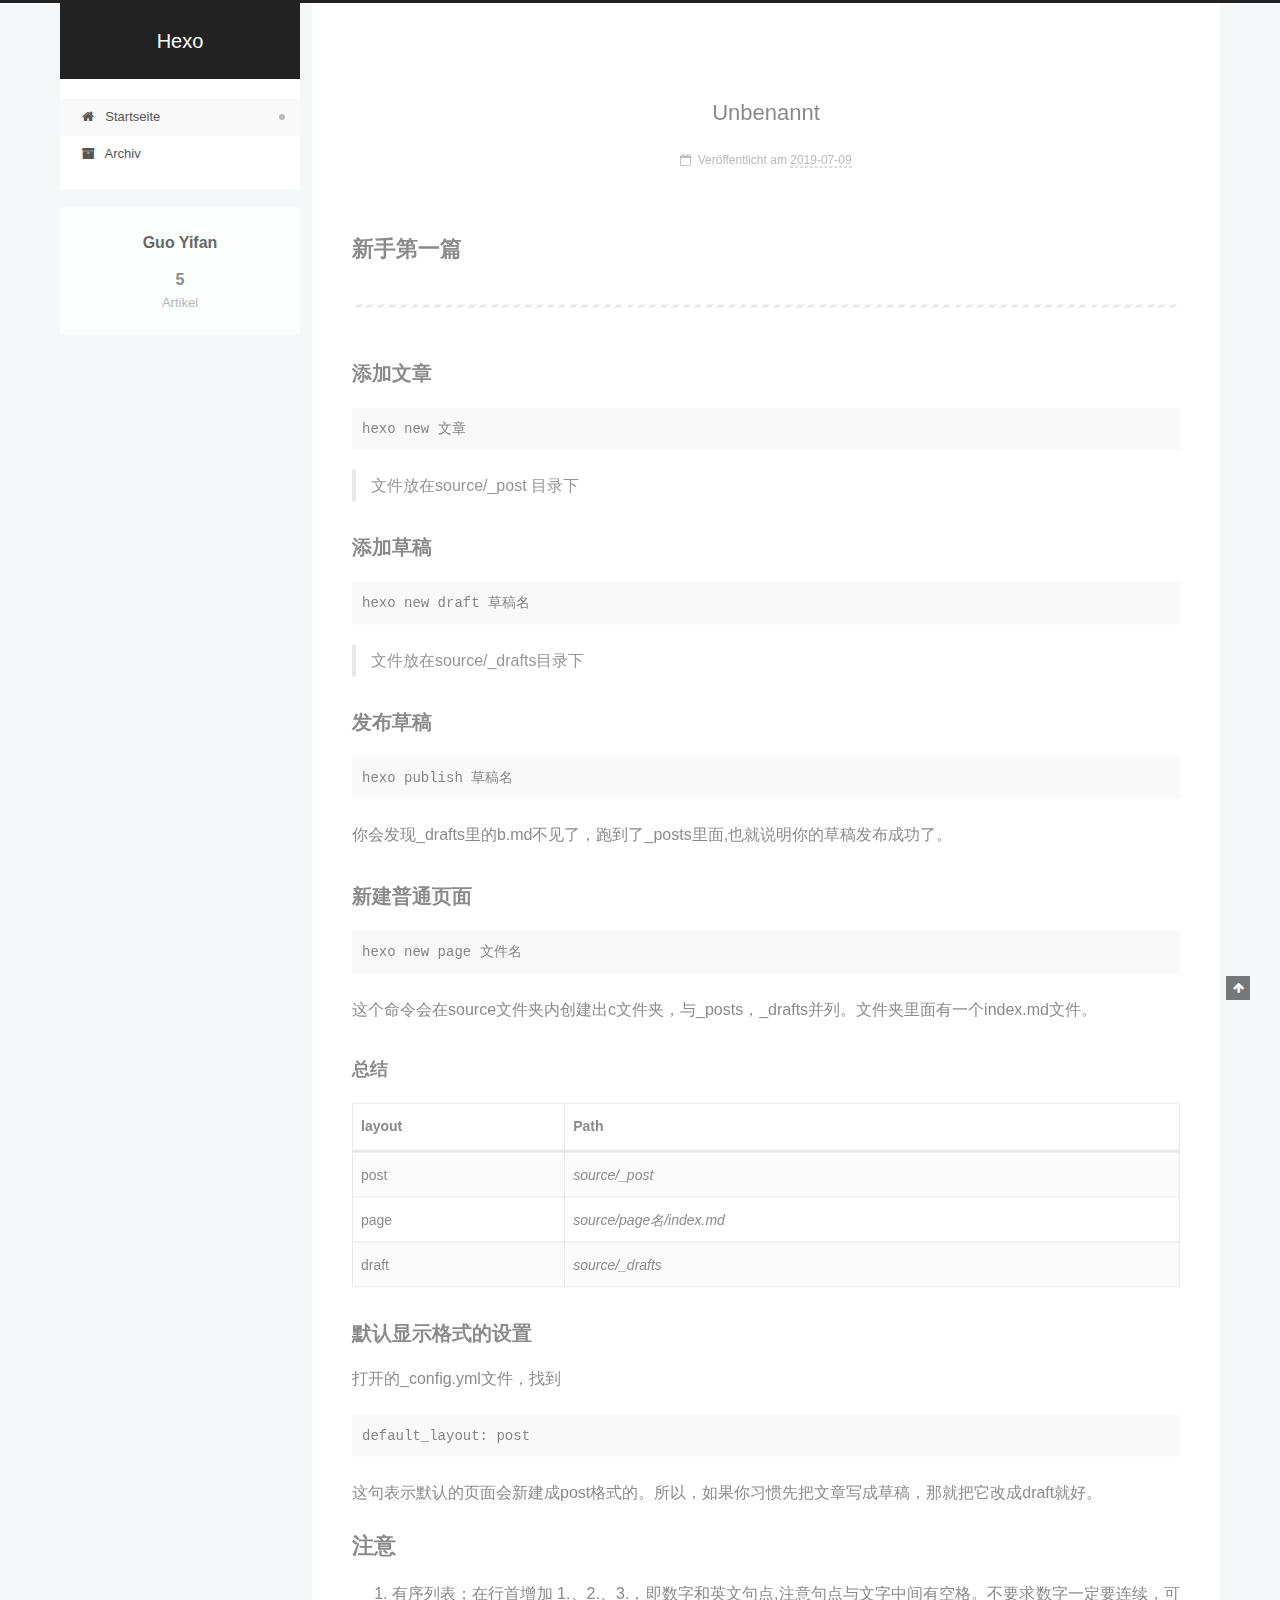
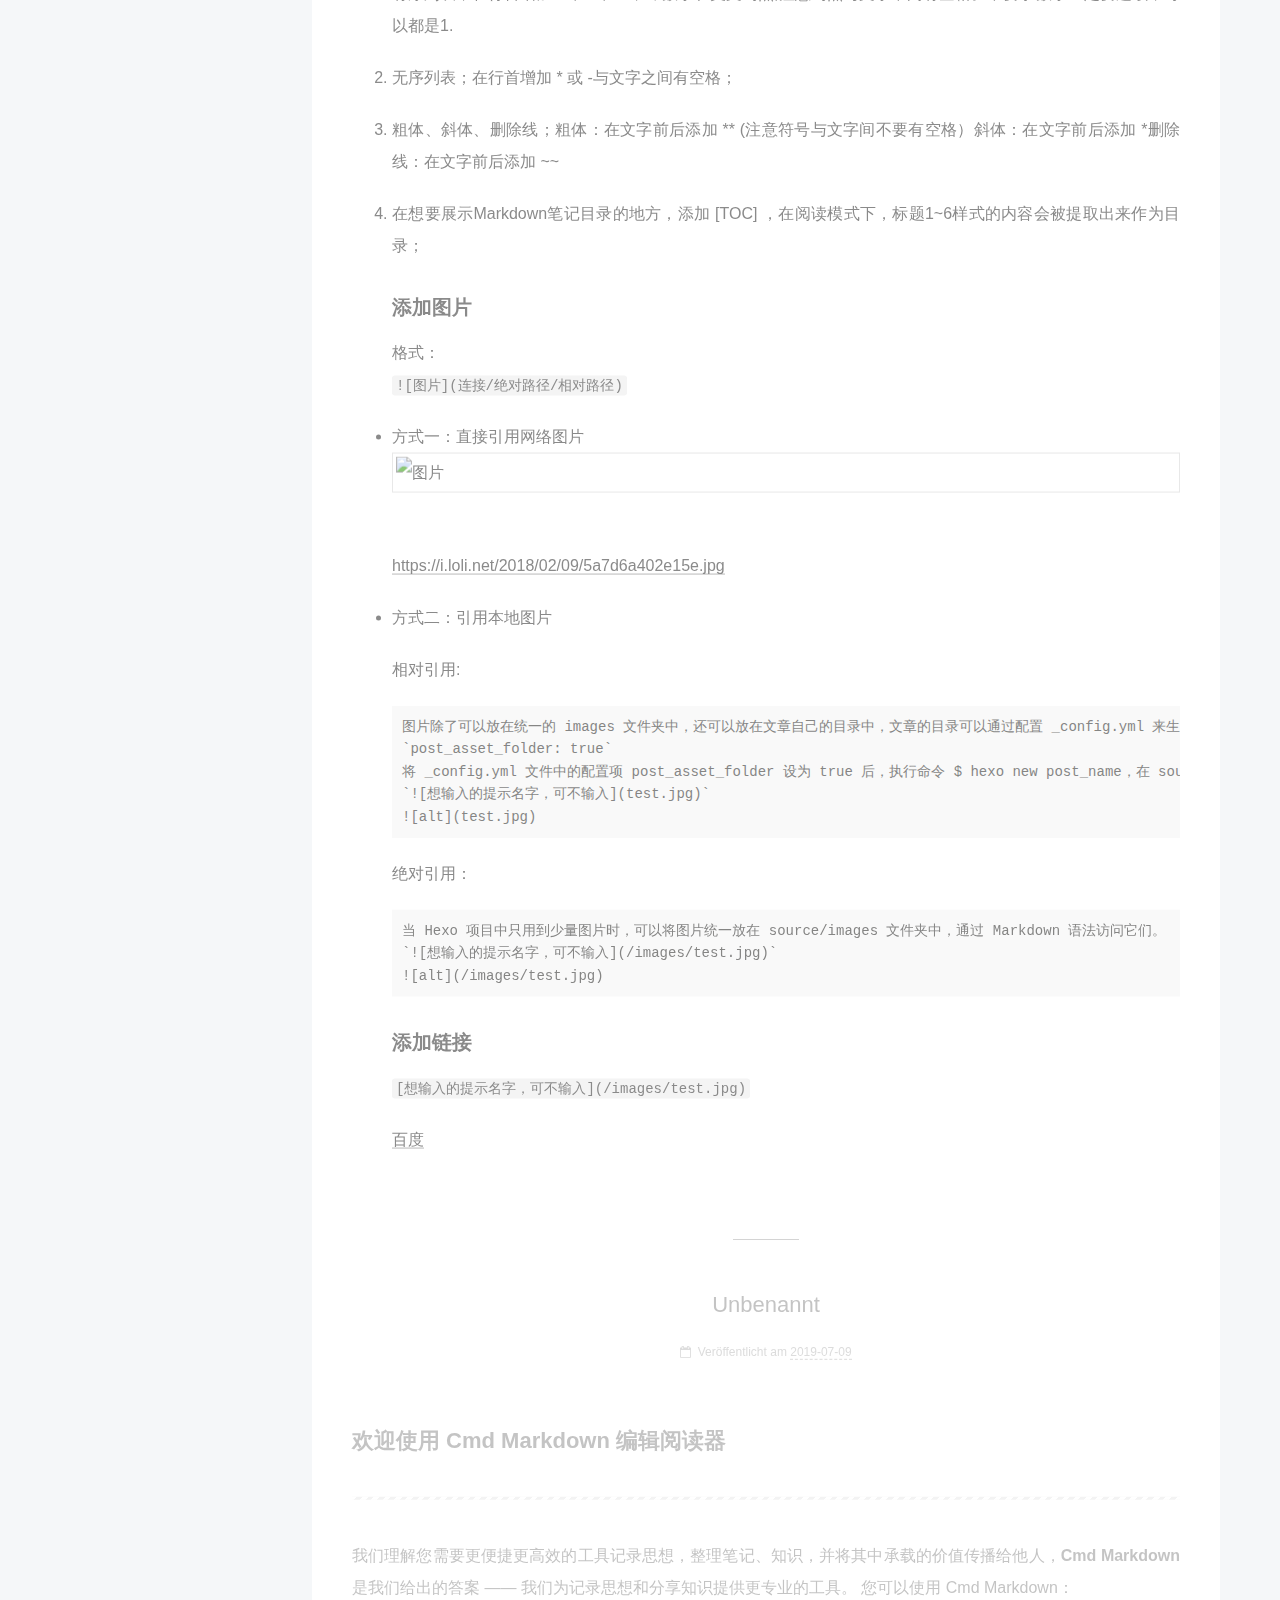
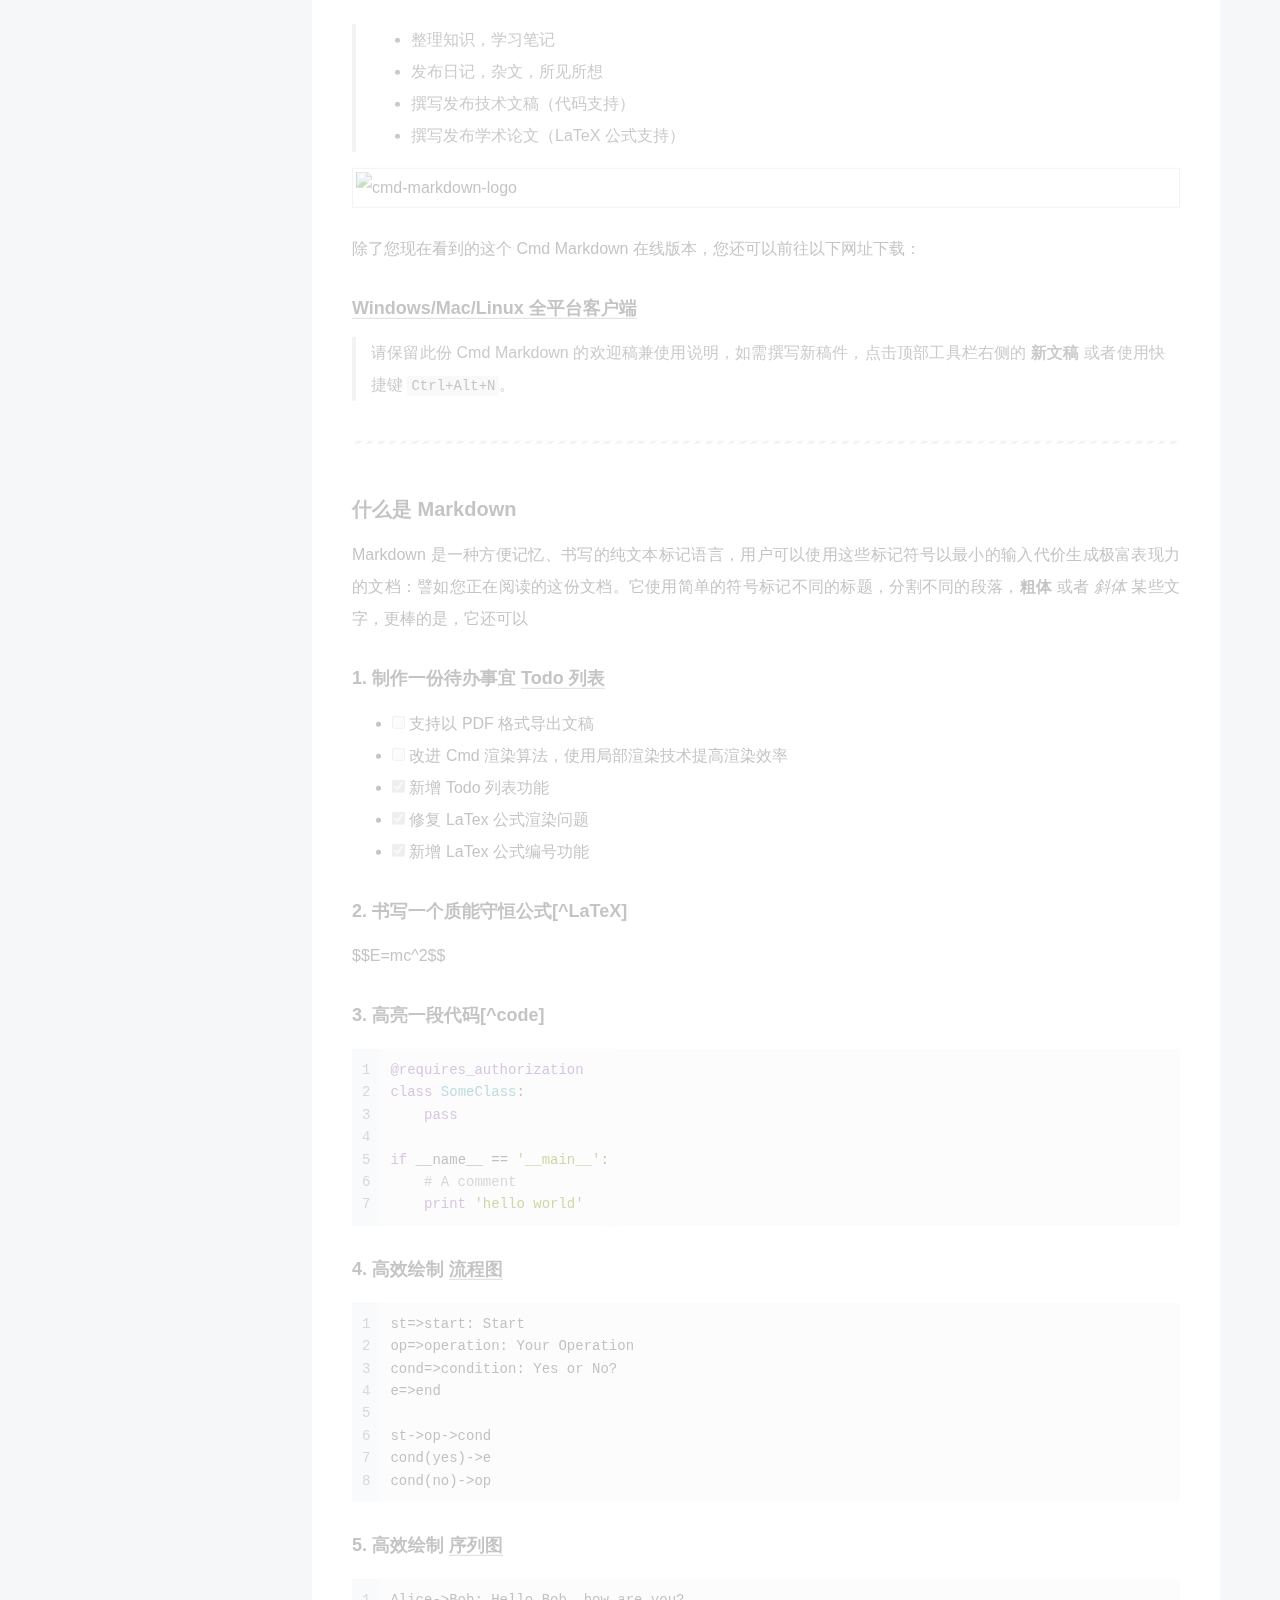
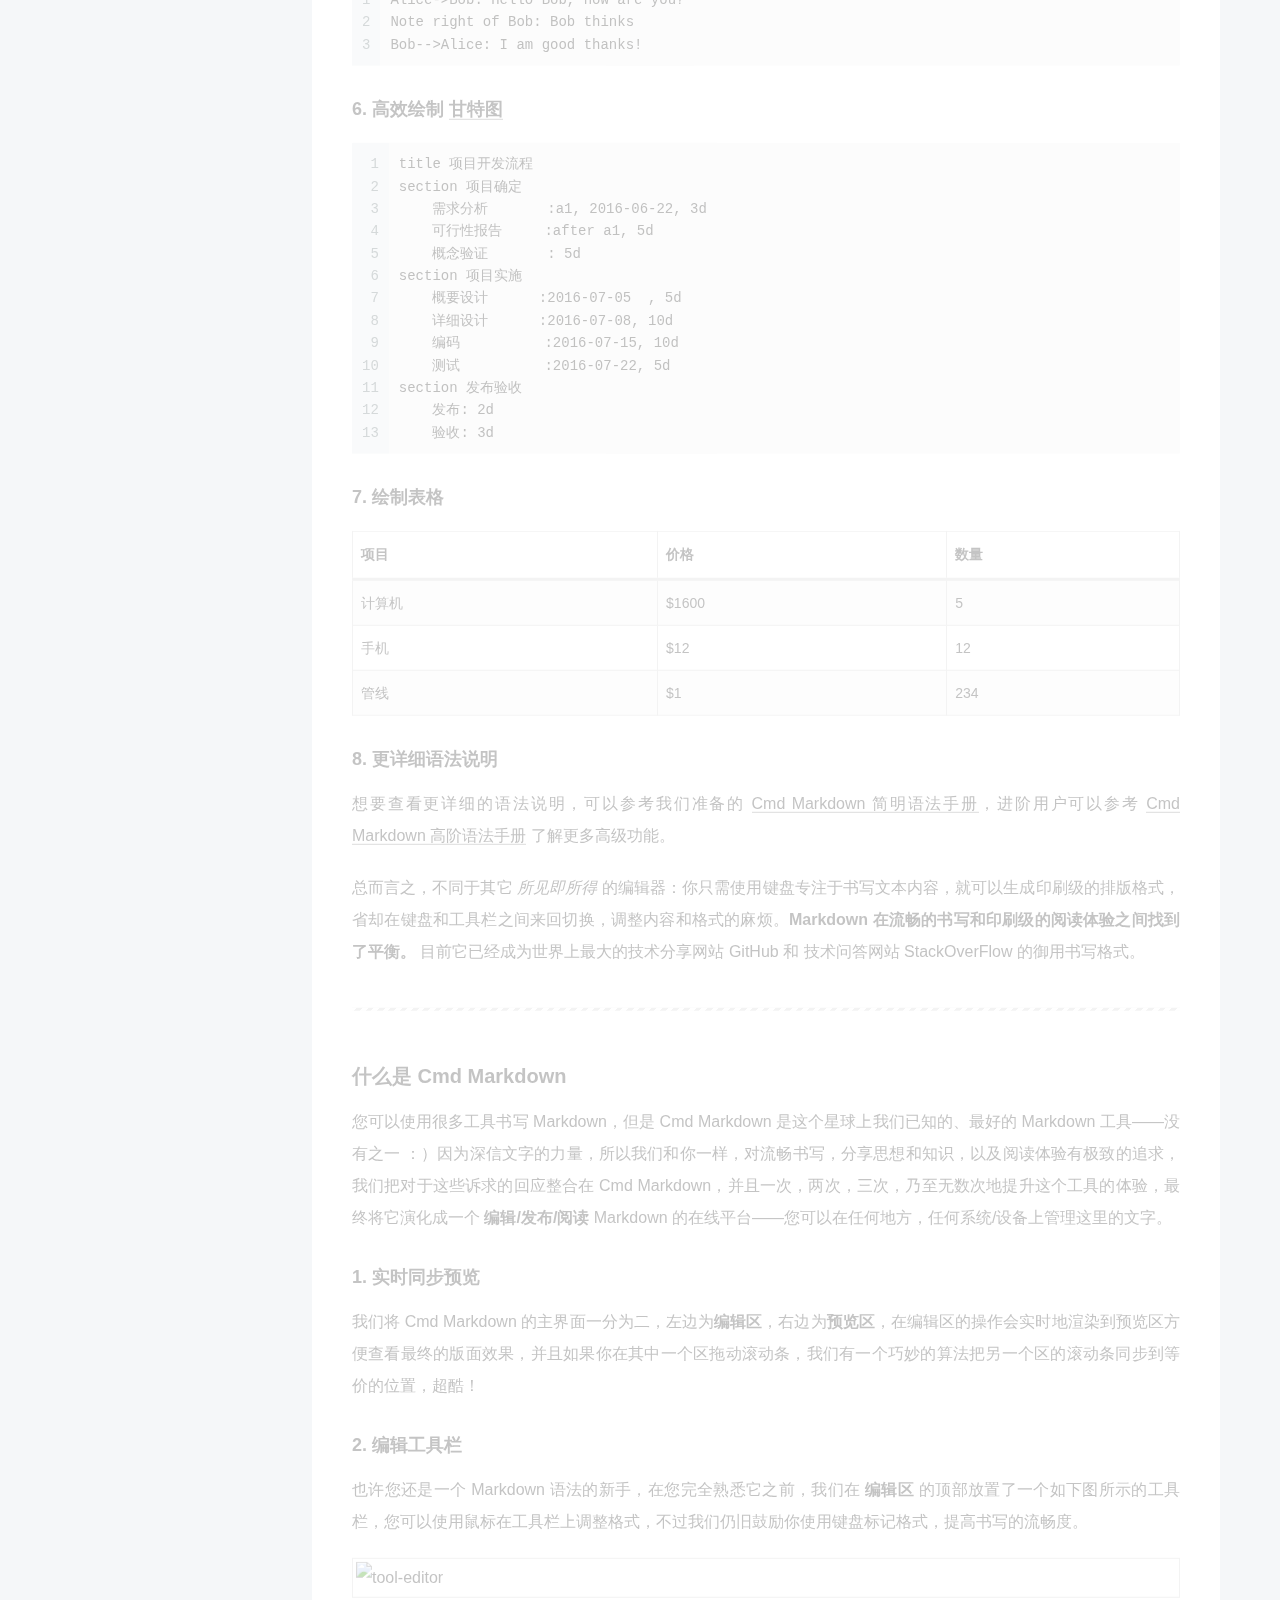
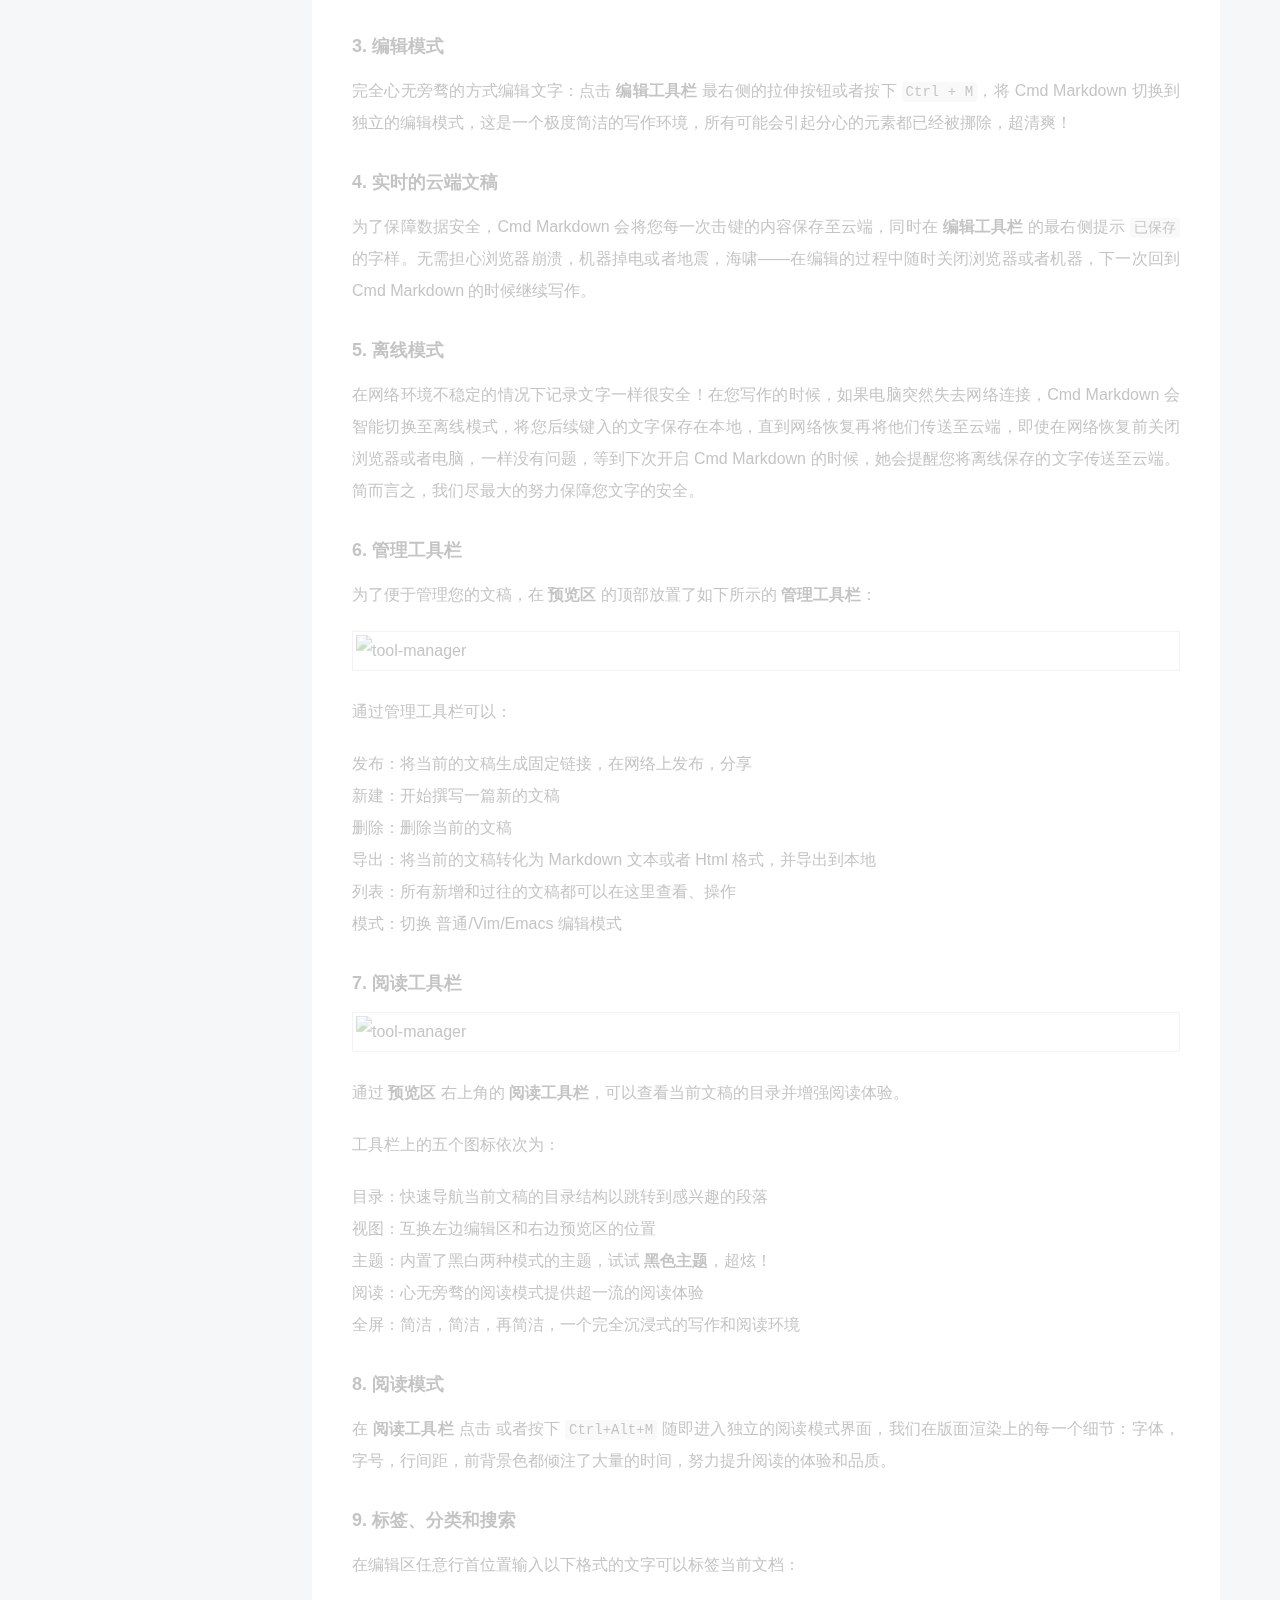
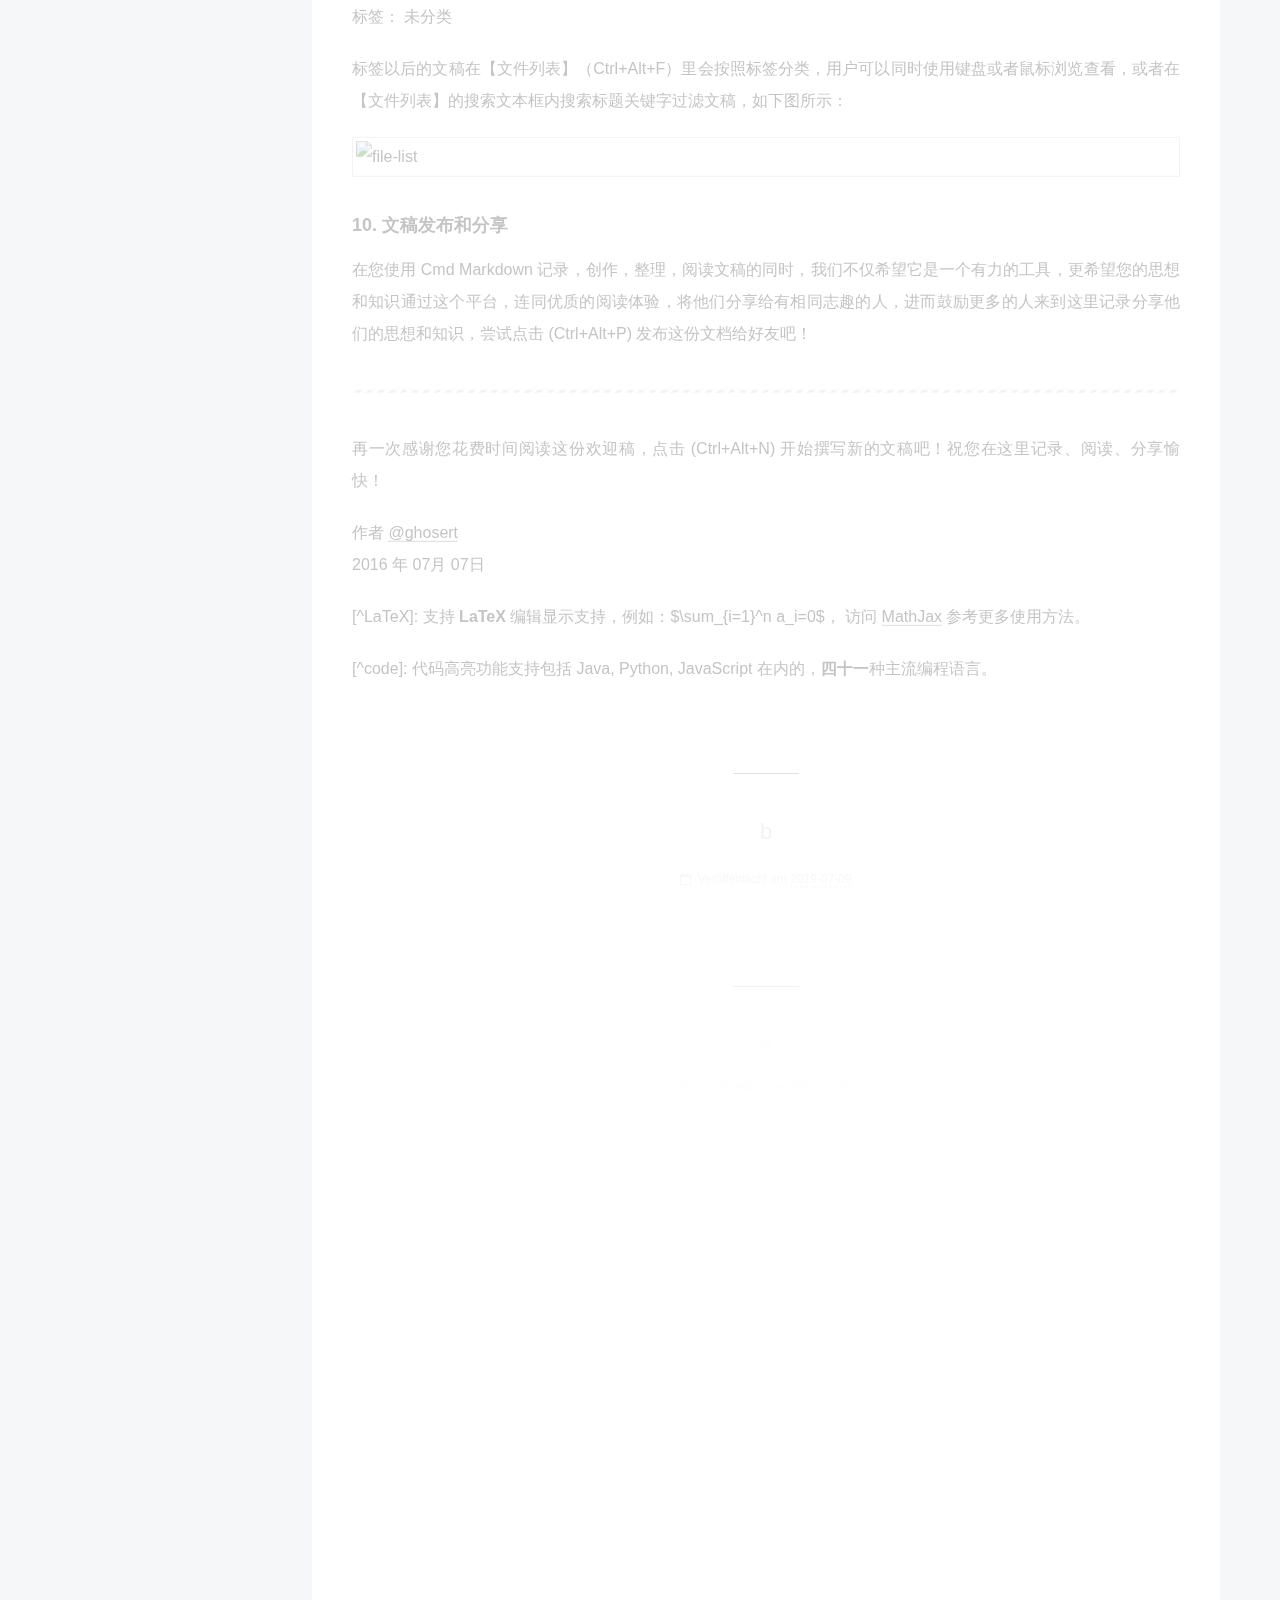
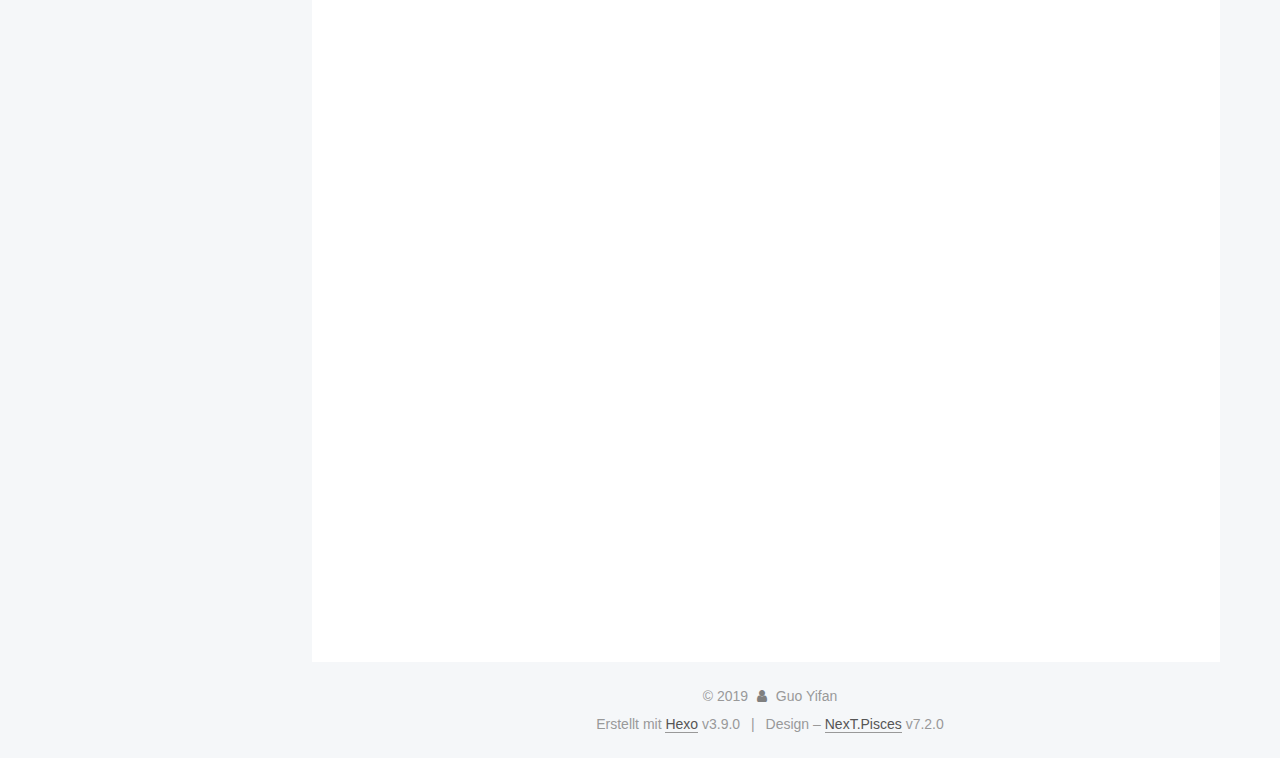
==== commit fa727b16: "Site updated: 2019-07-09 15:21:01" ====
--- a/index.html
+++ b/index.html
@@ -1,13 +1,99 @@
 <!DOCTYPE html>
-<html>
+
+
+
+
+
+
+
+
+
+
+
+
+  
+
+
+<html class="theme-next pisces use-motion" lang>
 <head><meta name="generator" content="Hexo 3.9.0">
-  <meta charset="utf-8">
-  
-  <meta name="renderer" content="webkit">
-  <meta http-equiv="X-UA-Compatible" content="IE=edge">
-  <link rel="dns-prefetch" href="https://poppingsnack.github.io">
-  <title>Hexo</title>
-  <meta name="viewport" content="width=device-width, initial-scale=1, maximum-scale=1">
+  <meta charset="UTF-8">
+<meta http-equiv="X-UA-Compatible" content="IE=edge">
+<meta name="viewport" content="width=device-width, initial-scale=1, maximum-scale=2">
+<meta name="theme-color" content="#222">
+
+
+
+
+
+
+
+
+
+
+
+
+
+
+
+
+
+
+
+
+
+
+<link rel="stylesheet" href="/lib/font-awesome/css/font-awesome.min.css?v=4.7.0">
+
+<link rel="stylesheet" href="/css/main.css?v=7.2.0">
+
+
+  <link rel="apple-touch-icon" sizes="180x180" href="/images/apple-touch-icon-next.png?v=7.2.0">
+
+
+  <link rel="icon" type="image/png" sizes="32x32" href="/images/favicon-32x32-next.png?v=7.2.0">
+
+
+  <link rel="icon" type="image/png" sizes="16x16" href="/images/favicon-16x16-next.png?v=7.2.0">
+
+
+  <link rel="mask-icon" href="/images/logo.svg?v=7.2.0" color="#222">
+
+
+
+
+
+
+
+<script id="hexo.configurations">
+  var NexT = window.NexT || {};
+  var CONFIG = {
+    root: '/',
+    scheme: 'Pisces',
+    version: '7.2.0',
+    sidebar: {"position":"left","display":"post","offset":12,"onmobile":false,"dimmer":false},
+    back2top: true,
+    back2top_sidebar: false,
+    fancybox: false,
+    fastclick: false,
+    lazyload: false,
+    tabs: true,
+    motion: {"enable":true,"async":false,"transition":{"post_block":"fadeIn","post_header":"slideDownIn","post_body":"slideDownIn","coll_header":"slideLeftIn","sidebar":"slideUpIn"}},
+    algolia: {
+      applicationID: '',
+      apiKey: '',
+      indexName: '',
+      hits: {"per_page":10},
+      labels: {"input_placeholder":"Search for Posts","hits_empty":"We didn't find any results for the search: ${query}","hits_stats":"${hits} results found in ${time} ms"}
+    }
+  };
+</script>
+
+
+  
+
+
+
+
   <meta property="og:type" content="website">
 <meta property="og:title" content="Hexo">
 <meta property="og:url" content="https://poppingsnack.github.io/index.html">
@@ -15,149 +101,277 @@
 <meta property="og:locale" content="default">
 <meta name="twitter:card" content="summary">
 <meta name="twitter:title" content="Hexo">
-  
-    <link rel="alternative" href="/atom.xml" title="Hexo" type="application/atom+xml">
-  
-  
-    <link rel="icon" href="/favicon.png">
-  
-  <link rel="stylesheet" type="text/css" href="/./main.0cf68a.css">
-  <style type="text/css">
-  
-    #container.show {
-      background: linear-gradient(200deg,#a0cfe4,#e8c37e);
-    }
+
+
+
+
+
+  
+  
+  <link rel="canonical" href="https://poppingsnack.github.io/">
+
+
+
+<script id="page.configurations">
+  CONFIG.page = {
+    sidebar: "",
+  };
+</script>
+
+  <title>Hexo</title>
+  
+
+
+
+
+
+
+
+
+
+
+
+
+  <noscript>
+  <style>
+  .use-motion .motion-element,
+  .use-motion .brand,
+  .use-motion .menu-item,
+  .sidebar-inner,
+  .use-motion .post-block,
+  .use-motion .pagination,
+  .use-motion .comments,
+  .use-motion .post-header,
+  .use-motion .post-body,
+  .use-motion .collection-title { opacity: initial; }
+
+  .use-motion .logo,
+  .use-motion .site-title,
+  .use-motion .site-subtitle {
+    opacity: initial;
+    top: initial;
+  }
+
+  .use-motion .logo-line-before i { left: initial; }
+  .use-motion .logo-line-after i { right: initial; }
   </style>
-  
-
-  
+</noscript>
 
 </head>
-</html>
-<body>
-  <div id="container" q-class="show:isCtnShow">
-    <canvas id="anm-canvas" class="anm-canvas"></canvas>
-    <div class="left-col" q-class="show:isShow">
-      
-<div class="overlay" style="background: #4d4d4d"></div>
-<div class="intrude-less">
-	<header id="header" class="inner">
-		<a href="/" class="profilepic">
-			<img src="" class="js-avatar">
-		</a>
-		<hgroup>
-		  <h1 class="header-author"><a href="/">Guo Yifan</a></h1>
-		</hgroup>
-		
-
-		<nav class="header-menu">
-			<ul>
-			
-				<li><a href="/">主页</a></li>
-	        
-				<li><a href="/tags/随笔/">随笔</a></li>
-	        
-			</ul>
-		</nav>
-		<nav class="header-smart-menu">
-    		
-    			
-    			<a q-on="click: openSlider(e, 'innerArchive')" href="javascript:void(0)">所有文章</a>
-    			
-            
-    			
-    			<a q-on="click: openSlider(e, 'friends')" href="javascript:void(0)">友链</a>
-    			
-            
-    			
-    			<a q-on="click: openSlider(e, 'aboutme')" href="javascript:void(0)">关于我</a>
-    			
-            
-		</nav>
-		<nav class="header-nav">
-			<div class="social">
-				
-					<a class="github" target="_blank" href="#" title="github"><i class="icon-github"></i></a>
-		        
-					<a class="weibo" target="_blank" href="#" title="weibo"><i class="icon-weibo"></i></a>
-		        
-					<a class="rss" target="_blank" href="#" title="rss"><i class="icon-rss"></i></a>
-		        
-					<a class="zhihu" target="_blank" href="#" title="zhihu"><i class="icon-zhihu"></i></a>
-		        
-			</div>
-		</nav>
-	</header>		
+
+<body itemscope itemtype="http://schema.org/WebPage" lang="default">
+
+  
+  
+    
+  
+
+  <div class="container sidebar-position-left 
+  page-home">
+    <div class="headband"></div>
+
+    <header id="header" class="header" itemscope itemtype="http://schema.org/WPHeader">
+      <div class="header-inner"><div class="site-brand-wrapper">
+  <div class="site-meta">
+    
+
+    <div class="custom-logo-site-title">
+      <a href="/" class="brand" rel="start">
+        <span class="logo-line-before"><i></i></span>
+        <span class="site-title">Hexo</span>
+        <span class="logo-line-after"><i></i></span>
+      </a>
+    </div>
+    
+    
+  </div>
+
+  <div class="site-nav-toggle">
+    <button aria-label="Navigationsleiste an/ausschalten">
+      <span class="btn-bar"></span>
+      <span class="btn-bar"></span>
+      <span class="btn-bar"></span>
+    </button>
+  </div>
 </div>
 
-    </div>
-    <div class="mid-col" q-class="show:isShow,hide:isShow|isFalse">
-      
-<nav id="mobile-nav">
-  	<div class="overlay js-overlay" style="background: #4d4d4d"></div>
-	<div class="btnctn js-mobile-btnctn">
-  		<div class="slider-trigger list" q-on="click: openSlider(e)"><i class="icon icon-sort"></i></div>
-	</div>
-	<div class="intrude-less">
-		<header id="header" class="inner">
-			<div class="profilepic">
-				<img src="" class="js-avatar">
-			</div>
-			<hgroup>
-			  <h1 class="header-author js-header-author">Guo Yifan</h1>
-			</hgroup>
-			
-			
-			
-				
-			
-				
-			
-			
-			
-			<nav class="header-nav">
-				<div class="social">
-					
-						<a class="github" target="_blank" href="#" title="github"><i class="icon-github"></i></a>
-			        
-						<a class="weibo" target="_blank" href="#" title="weibo"><i class="icon-weibo"></i></a>
-			        
-						<a class="rss" target="_blank" href="#" title="rss"><i class="icon-rss"></i></a>
-			        
-						<a class="zhihu" target="_blank" href="#" title="zhihu"><i class="icon-zhihu"></i></a>
-			        
-				</div>
-			</nav>
-
-			<nav class="header-menu js-header-menu">
-				<ul style="width: 50%">
-				
-				
-					<li style="width: 50%"><a href="/">主页</a></li>
-		        
-					<li style="width: 50%"><a href="/tags/随笔/">随笔</a></li>
-		        
-				</ul>
-			</nav>
-		</header>				
-	</div>
-	<div class="mobile-mask" style="display:none" q-show="isShow"></div>
+
+
+<nav class="site-nav">
+  
+    <ul id="menu" class="menu">
+      
+        
+        
+        
+          
+          <li class="menu-item menu-item-home menu-item-active">
+
+    
+    
+      
+    
+
+    
+
+    <a href="/" rel="section"><i class="menu-item-icon fa fa-fw fa-home"></i> <br>Startseite</a>
+
+  </li>
+        
+        
+        
+          
+          <li class="menu-item menu-item-archives">
+
+    
+    
+      
+    
+
+    
+
+    <a href="/archives/" rel="section"><i class="menu-item-icon fa fa-fw fa-archive"></i> <br>Archiv</a>
+
+  </li>
+
+      
+      
+    </ul>
+  
+
+  
+
+  
 </nav>
 
-      <div id="wrapper" class="body-wrap">
-        <div class="menu-l">
-          <div class="canvas-wrap">
-            <canvas data-colors="#eaeaea" data-sectionHeight="100" data-contentId="js-content" id="myCanvas1" class="anm-canvas"></canvas>
-          </div>
-          <div id="js-content" class="content-ll">
-            
-  
-    <article id="post-新手第一篇" class="article article-type-post  article-index" itemscope itemprop="blogPost">
-  <div class="article-inner">
-    
-    <div class="article-entry" itemprop="articleBody">
-      
-        <h1 id="新手第一篇"><a href="#新手第一篇" class="headerlink" title="新手第一篇"></a>新手第一篇</h1><hr>
+
+
+  
+
+
+
+</div>
+    </header>
+
+    
+
+
+    <main id="main" class="main">
+      <div class="main-inner">
+        <div class="content-wrap">
+          
+            
+
+          
+          <div id="content" class="content">
+            
+  <section id="posts" class="posts-expand">
+    
+      
+
+  
+
+  
+  
+  
+
+  
+
+  <article class="post post-type-normal" itemscope itemtype="http://schema.org/Article">
+  
+  
+  
+  <div class="post-block">
+    <link itemprop="mainEntityOfPage" href="https://poppingsnack.github.io/2019/07/09/新手第一篇/">
+
+    <span hidden itemprop="author" itemscope itemtype="http://schema.org/Person">
+      <meta itemprop="name" content="Guo Yifan">
+      <meta itemprop="description" content>
+      <meta itemprop="image" content="/images/avatar.gif">
+    </span>
+
+    <span hidden itemprop="publisher" itemscope itemtype="http://schema.org/Organization">
+      <meta itemprop="name" content="Hexo">
+    </span>
+
+    
+      <header class="post-header">
+
+        
+        
+          <h1 class="post-title" itemprop="name headline">
+                
+                
+                <a href="/2019/07/09/新手第一篇/" class="post-title-link" itemprop="url">Unbenannt</a>
+              
+            
+          </h1>
+        
+
+        <div class="post-meta">
+
+          
+          
+          
+
+          
+            <span class="post-meta-item">
+              <span class="post-meta-item-icon">
+                <i class="fa fa-calendar-o"></i>
+              </span>
+              
+                <span class="post-meta-item-text">Veröffentlicht am</span>
+              
+
+              
+                
+              
+
+              <time title="Erstellt: 2019-07-09 13:51:45 / Geändert am: 15:18:09" itemprop="dateCreated datePublished" datetime="2019-07-09T13:51:45+08:00">2019-07-09</time>
+            </span>
+          
+
+          
+            
+
+            
+          
+
+          
+
+          
+            
+            
+          
+
+          
+          
+
+          
+
+          <br>
+          
+
+          
+
+          
+
+        </div>
+      </header>
+    
+
+    
+    
+    
+    <div class="post-body" itemprop="articleBody">
+
+      
+      
+
+      
+        
+          
+            <h1 id="新手第一篇"><a href="#新手第一篇" class="headerlink" title="新手第一篇"></a>新手第一篇</h1><hr>
 <h2 id="添加文章"><a href="#添加文章" class="headerlink" title="添加文章"></a>添加文章</h2><pre><code>hexo new 文章</code></pre><blockquote>
 <p>文件放在source/_post 目录下</p>
 </blockquote>
@@ -212,56 +426,155 @@
 <pre><code>当 Hexo 项目中只用到少量图片时，可以将图片统一放在 source/images 文件夹中，通过 Markdown 语法访问它们。
 `![想输入的提示名字，可不输入](/images/test.jpg)`
 ![alt](/images/test.jpg)</code></pre><h2 id="添加链接"><a href="#添加链接" class="headerlink" title="添加链接"></a>添加链接</h2><p><code>[想输入的提示名字，可不输入](/images/test.jpg)</code></p>
+<p><a href="https://www.baidu.com" target="_blank" rel="noopener">百度</a></p>
 </li>
 </ul>
 
-      
-
+          
+        
       
     </div>
-    <div class="article-info article-info-index">
-      
-      
-      
-
-      
-        <p class="article-more-link">
-          <a class="article-more-a" href="/2019/07/09/新手第一篇/">展开全文 >></a>
-        </p>
-      
-
-      
-      <div class="clearfix"></div>
-    </div>
+
+    
+
+    
+    
+    
+
+    
+
+    
+      
+    
+    
+
+    
+
+    <footer class="post-footer">
+      
+
+      
+
+      
+
+      
+      
+        <div class="post-eof"></div>
+      
+    </footer>
   </div>
-</article>
-
-<aside class="wrap-side-operation">
-    <div class="mod-side-operation">
-        
-        <div class="jump-container" id="js-jump-container" style="display:none;">
-            <a href="javascript:void(0)" class="mod-side-operation__jump-to-top">
-                <i class="icon-font icon-back"></i>
-            </a>
-            <div id="js-jump-plan-container" class="jump-plan-container" style="top: -11px;">
-                <i class="icon-font icon-plane jump-plane"></i>
-            </div>
+  
+  
+  
+  </article>
+
+
+    
+      
+
+  
+
+  
+  
+  
+
+  
+
+  <article class="post post-type-normal" itemscope itemtype="http://schema.org/Article">
+  
+  
+  
+  <div class="post-block">
+    <link itemprop="mainEntityOfPage" href="https://poppingsnack.github.io/2019/07/09/欢迎使用 Cmd Markdown 编辑阅读器/">
+
+    <span hidden itemprop="author" itemscope itemtype="http://schema.org/Person">
+      <meta itemprop="name" content="Guo Yifan">
+      <meta itemprop="description" content>
+      <meta itemprop="image" content="/images/avatar.gif">
+    </span>
+
+    <span hidden itemprop="publisher" itemscope itemtype="http://schema.org/Organization">
+      <meta itemprop="name" content="Hexo">
+    </span>
+
+    
+      <header class="post-header">
+
+        
+        
+          <h1 class="post-title" itemprop="name headline">
+                
+                
+                <a href="/2019/07/09/欢迎使用 Cmd Markdown 编辑阅读器/" class="post-title-link" itemprop="url">Unbenannt</a>
+              
+            
+          </h1>
+        
+
+        <div class="post-meta">
+
+          
+          
+          
+
+          
+            <span class="post-meta-item">
+              <span class="post-meta-item-icon">
+                <i class="fa fa-calendar-o"></i>
+              </span>
+              
+                <span class="post-meta-item-text">Veröffentlicht am</span>
+              
+
+              
+                
+              
+
+              <time title="Erstellt: 2019-07-09 10:49:16 / Geändert am: 10:48:57" itemprop="dateCreated datePublished" datetime="2019-07-09T10:49:16+08:00">2019-07-09</time>
+            </span>
+          
+
+          
+            
+
+            
+          
+
+          
+
+          
+            
+            
+          
+
+          
+          
+
+          
+
+          <br>
+          
+
+          
+
+          
+
         </div>
-        
-        
-    </div>
-</aside>
-
-
-
-
-  
-    <article id="post-欢迎使用 Cmd Markdown 编辑阅读器" class="article article-type-post  article-index" itemscope itemprop="blogPost">
-  <div class="article-inner">
-    
-    <div class="article-entry" itemprop="articleBody">
-      
-        <h1 id="欢迎使用-Cmd-Markdown-编辑阅读器"><a href="#欢迎使用-Cmd-Markdown-编辑阅读器" class="headerlink" title="欢迎使用 Cmd Markdown 编辑阅读器"></a>欢迎使用 Cmd Markdown 编辑阅读器</h1><hr>
+      </header>
+    
+
+    
+    
+    
+    <div class="post-body" itemprop="articleBody">
+
+      
+      
+
+      
+        
+          
+            <h1 id="欢迎使用-Cmd-Markdown-编辑阅读器"><a href="#欢迎使用-Cmd-Markdown-编辑阅读器" class="headerlink" title="欢迎使用 Cmd Markdown 编辑阅读器"></a>欢迎使用 Cmd Markdown 编辑阅读器</h1><hr>
 <p>我们理解您需要更便捷更高效的工具记录思想，整理笔记、知识，并将其中承载的价值传播给他人，<strong>Cmd Markdown</strong> 是我们给出的答案 —— 我们为记录思想和分享知识提供更专业的工具。 您可以使用 Cmd Markdown：</p>
 <blockquote>
 <ul>
@@ -348,492 +661,734 @@
 <p>[^LaTeX]: 支持 <strong>LaTeX</strong> 编辑显示支持，例如：$\sum_{i=1}^n a_i=0$， 访问 <a href="http://meta.math.stackexchange.com/questions/5020/mathjax-basic-tutorial-and-quick-reference" target="_blank" rel="noopener">MathJax</a> 参考更多使用方法。</p>
 <p>[^code]: 代码高亮功能支持包括 Java, Python, JavaScript 在内的，<strong>四十一</strong>种主流编程语言。</p>
 
-      
-
+          
+        
       
     </div>
-    <div class="article-info article-info-index">
-      
-      
-      
-
-      
-        <p class="article-more-link">
-          <a class="article-more-a" href="/2019/07/09/欢迎使用 Cmd Markdown 编辑阅读器/">展开全文 >></a>
-        </p>
-      
-
-      
-      <div class="clearfix"></div>
+
+    
+
+    
+    
+    
+
+    
+
+    
+      
+    
+    
+
+    
+
+    <footer class="post-footer">
+      
+
+      
+
+      
+
+      
+      
+        <div class="post-eof"></div>
+      
+    </footer>
+  </div>
+  
+  
+  
+  </article>
+
+
+    
+      
+
+  
+
+  
+  
+  
+
+  
+
+  <article class="post post-type-normal" itemscope itemtype="http://schema.org/Article">
+  
+  
+  
+  <div class="post-block">
+    <link itemprop="mainEntityOfPage" href="https://poppingsnack.github.io/2019/07/09/b/">
+
+    <span hidden itemprop="author" itemscope itemtype="http://schema.org/Person">
+      <meta itemprop="name" content="Guo Yifan">
+      <meta itemprop="description" content>
+      <meta itemprop="image" content="/images/avatar.gif">
+    </span>
+
+    <span hidden itemprop="publisher" itemscope itemtype="http://schema.org/Organization">
+      <meta itemprop="name" content="Hexo">
+    </span>
+
+    
+      <header class="post-header">
+
+        
+        
+          <h1 class="post-title" itemprop="name headline">
+                
+                
+                <a href="/2019/07/09/b/" class="post-title-link" itemprop="url">b</a>
+              
+            
+          </h1>
+        
+
+        <div class="post-meta">
+
+          
+          
+          
+
+          
+            <span class="post-meta-item">
+              <span class="post-meta-item-icon">
+                <i class="fa fa-calendar-o"></i>
+              </span>
+              
+                <span class="post-meta-item-text">Veröffentlicht am</span>
+              
+
+              
+                
+              
+
+              <time title="Erstellt: 2019-07-09 10:28:26" itemprop="dateCreated datePublished" datetime="2019-07-09T10:28:26+08:00">2019-07-09</time>
+            </span>
+          
+
+          
+
+          
+
+          
+            
+            
+          
+
+          
+          
+
+          
+
+          <br>
+          
+
+          
+
+          
+
+        </div>
+      </header>
+    
+
+    
+    
+    
+    <div class="post-body" itemprop="articleBody">
+
+      
+      
+
+      
+        
+          
+            
+          
+        
+      
+    </div>
+
+    
+
+    
+    
+    
+
+    
+
+    
+      
+    
+    
+
+    
+
+    <footer class="post-footer">
+      
+
+      
+
+      
+
+      
+      
+        <div class="post-eof"></div>
+      
+    </footer>
+  </div>
+  
+  
+  
+  </article>
+
+
+    
+      
+
+  
+
+  
+  
+  
+
+  
+
+  <article class="post post-type-normal" itemscope itemtype="http://schema.org/Article">
+  
+  
+  
+  <div class="post-block">
+    <link itemprop="mainEntityOfPage" href="https://poppingsnack.github.io/2019/07/09/a/">
+
+    <span hidden itemprop="author" itemscope itemtype="http://schema.org/Person">
+      <meta itemprop="name" content="Guo Yifan">
+      <meta itemprop="description" content>
+      <meta itemprop="image" content="/images/avatar.gif">
+    </span>
+
+    <span hidden itemprop="publisher" itemscope itemtype="http://schema.org/Organization">
+      <meta itemprop="name" content="Hexo">
+    </span>
+
+    
+      <header class="post-header">
+
+        
+        
+          <h1 class="post-title" itemprop="name headline">
+                
+                
+                <a href="/2019/07/09/a/" class="post-title-link" itemprop="url">a</a>
+              
+            
+          </h1>
+        
+
+        <div class="post-meta">
+
+          
+          
+          
+
+          
+            <span class="post-meta-item">
+              <span class="post-meta-item-icon">
+                <i class="fa fa-calendar-o"></i>
+              </span>
+              
+                <span class="post-meta-item-text">Veröffentlicht am</span>
+              
+
+              
+                
+              
+
+              <time title="Erstellt: 2019-07-09 10:23:24" itemprop="dateCreated datePublished" datetime="2019-07-09T10:23:24+08:00">2019-07-09</time>
+            </span>
+          
+
+          
+
+          
+
+          
+            
+            
+          
+
+          
+          
+
+          
+
+          <br>
+          
+
+          
+
+          
+
+        </div>
+      </header>
+    
+
+    
+    
+    
+    <div class="post-body" itemprop="articleBody">
+
+      
+      
+
+      
+        
+          
+            
+          
+        
+      
+    </div>
+
+    
+
+    
+    
+    
+
+    
+
+    
+      
+    
+    
+
+    
+
+    <footer class="post-footer">
+      
+
+      
+
+      
+
+      
+      
+        <div class="post-eof"></div>
+      
+    </footer>
+  </div>
+  
+  
+  
+  </article>
+
+
+    
+      
+
+  
+
+  
+  
+  
+
+  
+
+  <article class="post post-type-normal" itemscope itemtype="http://schema.org/Article">
+  
+  
+  
+  <div class="post-block">
+    <link itemprop="mainEntityOfPage" href="https://poppingsnack.github.io/2019/07/08/hello-world/">
+
+    <span hidden itemprop="author" itemscope itemtype="http://schema.org/Person">
+      <meta itemprop="name" content="Guo Yifan">
+      <meta itemprop="description" content>
+      <meta itemprop="image" content="/images/avatar.gif">
+    </span>
+
+    <span hidden itemprop="publisher" itemscope itemtype="http://schema.org/Organization">
+      <meta itemprop="name" content="Hexo">
+    </span>
+
+    
+      <header class="post-header">
+
+        
+        
+          <h1 class="post-title" itemprop="name headline">
+                
+                
+                <a href="/2019/07/08/hello-world/" class="post-title-link" itemprop="url">Hello World</a>
+              
+            
+          </h1>
+        
+
+        <div class="post-meta">
+
+          
+          
+          
+
+          
+            <span class="post-meta-item">
+              <span class="post-meta-item-icon">
+                <i class="fa fa-calendar-o"></i>
+              </span>
+              
+                <span class="post-meta-item-text">Veröffentlicht am</span>
+              
+
+              
+                
+              
+
+              <time title="Erstellt: 2019-07-08 12:25:45" itemprop="dateCreated datePublished" datetime="2019-07-08T12:25:45+08:00">2019-07-08</time>
+            </span>
+          
+
+          
+
+          
+
+          
+            
+            
+          
+
+          
+          
+
+          
+
+          <br>
+          
+
+          
+
+          
+
+        </div>
+      </header>
+    
+
+    
+    
+    
+    <div class="post-body" itemprop="articleBody">
+
+      
+      
+
+      
+        
+          
+            <p>Welcome to <a href="https://hexo.io/" target="_blank" rel="noopener">Hexo</a>! This is your very first post. Check <a href="https://hexo.io/docs/" target="_blank" rel="noopener">documentation</a> for more info. If you get any problems when using Hexo, you can find the answer in <a href="https://hexo.io/docs/troubleshooting.html" target="_blank" rel="noopener">troubleshooting</a> or you can ask me on <a href="https://github.com/hexojs/hexo/issues" target="_blank" rel="noopener">GitHub</a>.</p>
+<h2 id="Quick-Start"><a href="#Quick-Start" class="headerlink" title="Quick Start"></a>Quick Start</h2><h3 id="Create-a-new-post"><a href="#Create-a-new-post" class="headerlink" title="Create a new post"></a>Create a new post</h3><figure class="highlight bash"><table><tr><td class="gutter"><pre><span class="line">1</span><br></pre></td><td class="code"><pre><span class="line">$ hexo new <span class="string">"My New Post"</span></span><br></pre></td></tr></table></figure>
+
+<p>More info: <a href="https://hexo.io/docs/writing.html" target="_blank" rel="noopener">Writing</a></p>
+<h3 id="Run-server"><a href="#Run-server" class="headerlink" title="Run server"></a>Run server</h3><figure class="highlight bash"><table><tr><td class="gutter"><pre><span class="line">1</span><br></pre></td><td class="code"><pre><span class="line">$ hexo server</span><br></pre></td></tr></table></figure>
+
+<p>More info: <a href="https://hexo.io/docs/server.html" target="_blank" rel="noopener">Server</a></p>
+<h3 id="Generate-static-files"><a href="#Generate-static-files" class="headerlink" title="Generate static files"></a>Generate static files</h3><figure class="highlight bash"><table><tr><td class="gutter"><pre><span class="line">1</span><br></pre></td><td class="code"><pre><span class="line">$ hexo generate</span><br></pre></td></tr></table></figure>
+
+<p>More info: <a href="https://hexo.io/docs/generating.html" target="_blank" rel="noopener">Generating</a></p>
+<h3 id="Deploy-to-remote-sites"><a href="#Deploy-to-remote-sites" class="headerlink" title="Deploy to remote sites"></a>Deploy to remote sites</h3><figure class="highlight bash"><table><tr><td class="gutter"><pre><span class="line">1</span><br></pre></td><td class="code"><pre><span class="line">$ hexo deploy</span><br></pre></td></tr></table></figure>
+
+<p>More info: <a href="https://hexo.io/docs/deployment.html" target="_blank" rel="noopener">Deployment</a></p>
+
+          
+        
+      
+    </div>
+
+    
+
+    
+    
+    
+
+    
+
+    
+      
+    
+    
+
+    
+
+    <footer class="post-footer">
+      
+
+      
+
+      
+
+      
+      
+        <div class="post-eof"></div>
+      
+    </footer>
+  </div>
+  
+  
+  
+  </article>
+
+
+    
+  </section>
+
+  
+
+
+          </div>
+          
+
+        </div>
+        
+          
+  
+  <div class="sidebar-toggle">
+    <div class="sidebar-toggle-line-wrap">
+      <span class="sidebar-toggle-line sidebar-toggle-line-first"></span>
+      <span class="sidebar-toggle-line sidebar-toggle-line-middle"></span>
+      <span class="sidebar-toggle-line sidebar-toggle-line-last"></span>
     </div>
   </div>
-</article>
-
-<aside class="wrap-side-operation">
-    <div class="mod-side-operation">
-        
-        <div class="jump-container" id="js-jump-container" style="display:none;">
-            <a href="javascript:void(0)" class="mod-side-operation__jump-to-top">
-                <i class="icon-font icon-back"></i>
-            </a>
-            <div id="js-jump-plan-container" class="jump-plan-container" style="top: -11px;">
-                <i class="icon-font icon-plane jump-plane"></i>
-            </div>
-        </div>
-        
-        
-    </div>
-</aside>
-
-
-
-
-  
-    <article id="post-b" class="article article-type-post  article-index" itemscope itemprop="blogPost">
-  <div class="article-inner">
-    
-      <header class="article-header">
-        
-  
-    <h1 itemprop="name">
-      <a class="article-title" href="/2019/07/09/b/">b</a>
-    </h1>
-  
-
-        
-        <a href="/2019/07/09/b/" class="archive-article-date">
-  	<time datetime="2019-07-09T02:28:26.000Z" itemprop="datePublished"><i class="icon-calendar icon"></i>2019-07-09</time>
-</a>
-        
-      </header>
-    
-    <div class="article-entry" itemprop="articleBody">
-      
-        
-      
-
-      
-    </div>
-    <div class="article-info article-info-index">
-      
-      
-      
-
-      
-        <p class="article-more-link">
-          <a class="article-more-a" href="/2019/07/09/b/">展开全文 >></a>
-        </p>
-      
-
-      
-      <div class="clearfix"></div>
-    </div>
-  </div>
-</article>
-
-<aside class="wrap-side-operation">
-    <div class="mod-side-operation">
-        
-        <div class="jump-container" id="js-jump-container" style="display:none;">
-            <a href="javascript:void(0)" class="mod-side-operation__jump-to-top">
-                <i class="icon-font icon-back"></i>
-            </a>
-            <div id="js-jump-plan-container" class="jump-plan-container" style="top: -11px;">
-                <i class="icon-font icon-plane jump-plane"></i>
-            </div>
-        </div>
-        
-        
-    </div>
-</aside>
-
-
-
-
-  
-    <article id="post-a" class="article article-type-post  article-index" itemscope itemprop="blogPost">
-  <div class="article-inner">
-    
-      <header class="article-header">
-        
-  
-    <h1 itemprop="name">
-      <a class="article-title" href="/2019/07/09/a/">a</a>
-    </h1>
-  
-
-        
-        <a href="/2019/07/09/a/" class="archive-article-date">
-  	<time datetime="2019-07-09T02:23:24.000Z" itemprop="datePublished"><i class="icon-calendar icon"></i>2019-07-09</time>
-</a>
-        
-      </header>
-    
-    <div class="article-entry" itemprop="articleBody">
-      
-        
-      
-
-      
-    </div>
-    <div class="article-info article-info-index">
-      
-      
-      
-
-      
-        <p class="article-more-link">
-          <a class="article-more-a" href="/2019/07/09/a/">展开全文 >></a>
-        </p>
-      
-
-      
-      <div class="clearfix"></div>
-    </div>
-  </div>
-</article>
-
-<aside class="wrap-side-operation">
-    <div class="mod-side-operation">
-        
-        <div class="jump-container" id="js-jump-container" style="display:none;">
-            <a href="javascript:void(0)" class="mod-side-operation__jump-to-top">
-                <i class="icon-font icon-back"></i>
-            </a>
-            <div id="js-jump-plan-container" class="jump-plan-container" style="top: -11px;">
-                <i class="icon-font icon-plane jump-plane"></i>
-            </div>
-        </div>
-        
-        
-    </div>
-</aside>
-
-
-
-
-  
-    <article id="post-hello-world" class="article article-type-post  article-index" itemscope itemprop="blogPost">
-  <div class="article-inner">
-    
-      <header class="article-header">
-        
-  
-    <h1 itemprop="name">
-      <a class="article-title" href="/2019/07/08/hello-world/">Hello World</a>
-    </h1>
-  
-
-        
-        <a href="/2019/07/08/hello-world/" class="archive-article-date">
-  	<time datetime="2019-07-08T04:25:45.130Z" itemprop="datePublished"><i class="icon-calendar icon"></i>2019-07-08</time>
-</a>
-        
-      </header>
-    
-    <div class="article-entry" itemprop="articleBody">
-      
-        <p>Welcome to <a href="https://hexo.io/" target="_blank" rel="noopener">Hexo</a>! This is your very first post. Check <a href="https://hexo.io/docs/" target="_blank" rel="noopener">documentation</a> for more info. If you get any problems when using Hexo, you can find the answer in <a href="https://hexo.io/docs/troubleshooting.html" target="_blank" rel="noopener">troubleshooting</a> or you can ask me on <a href="https://github.com/hexojs/hexo/issues" target="_blank" rel="noopener">GitHub</a>.</p>
-<h2 id="Quick-Start"><a href="#Quick-Start" class="headerlink" title="Quick Start"></a>Quick Start</h2><h3 id="Create-a-new-post"><a href="#Create-a-new-post" class="headerlink" title="Create a new post"></a>Create a new post</h3><figure class="highlight bash"><table><tr><td class="gutter"><pre><span class="line">1</span><br></pre></td><td class="code"><pre><span class="line">$ hexo new <span class="string">"My New Post"</span></span><br></pre></td></tr></table></figure>
-
-<p>More info: <a href="https://hexo.io/docs/writing.html" target="_blank" rel="noopener">Writing</a></p>
-<h3 id="Run-server"><a href="#Run-server" class="headerlink" title="Run server"></a>Run server</h3><figure class="highlight bash"><table><tr><td class="gutter"><pre><span class="line">1</span><br></pre></td><td class="code"><pre><span class="line">$ hexo server</span><br></pre></td></tr></table></figure>
-
-<p>More info: <a href="https://hexo.io/docs/server.html" target="_blank" rel="noopener">Server</a></p>
-<h3 id="Generate-static-files"><a href="#Generate-static-files" class="headerlink" title="Generate static files"></a>Generate static files</h3><figure class="highlight bash"><table><tr><td class="gutter"><pre><span class="line">1</span><br></pre></td><td class="code"><pre><span class="line">$ hexo generate</span><br></pre></td></tr></table></figure>
-
-<p>More info: <a href="https://hexo.io/docs/generating.html" target="_blank" rel="noopener">Generating</a></p>
-<h3 id="Deploy-to-remote-sites"><a href="#Deploy-to-remote-sites" class="headerlink" title="Deploy to remote sites"></a>Deploy to remote sites</h3><figure class="highlight bash"><table><tr><td class="gutter"><pre><span class="line">1</span><br></pre></td><td class="code"><pre><span class="line">$ hexo deploy</span><br></pre></td></tr></table></figure>
-
-<p>More info: <a href="https://hexo.io/docs/deployment.html" target="_blank" rel="noopener">Deployment</a></p>
-
-      
-
-      
-    </div>
-    <div class="article-info article-info-index">
-      
-      
-      
-
-      
-        <p class="article-more-link">
-          <a class="article-more-a" href="/2019/07/08/hello-world/">展开全文 >></a>
-        </p>
-      
-
-      
-      <div class="clearfix"></div>
-    </div>
-  </div>
-</article>
-
-<aside class="wrap-side-operation">
-    <div class="mod-side-operation">
-        
-        <div class="jump-container" id="js-jump-container" style="display:none;">
-            <a href="javascript:void(0)" class="mod-side-operation__jump-to-top">
-                <i class="icon-font icon-back"></i>
-            </a>
-            <div id="js-jump-plan-container" class="jump-plan-container" style="top: -11px;">
-                <i class="icon-font icon-plane jump-plane"></i>
-            </div>
-        </div>
-        
-        
-    </div>
-</aside>
-
-
-
-
-  
-  
-
-
+
+  <aside id="sidebar" class="sidebar">
+    <div class="sidebar-inner">
+
+      
+
+      
+
+      <div class="site-overview-wrap sidebar-panel sidebar-panel-active">
+        <div class="site-overview">
+          <div class="site-author motion-element" itemprop="author" itemscope itemtype="http://schema.org/Person">
+            
+              <p class="site-author-name" itemprop="name">Guo Yifan</p>
+              <div class="site-description motion-element" itemprop="description"></div>
           </div>
+
+          
+            <nav class="site-state motion-element">
+              
+                <div class="site-state-item site-state-posts">
+                
+                  <a href="/archives/">
+                
+                    <span class="site-state-item-count">5</span>
+                    <span class="site-state-item-name">Artikel</span>
+                  </a>
+                </div>
+              
+
+              
+
+              
+            </nav>
+          
+
+          
+
+          
+
+          
+
+          
+
+          
+          
+
+          
+            
+          
+          
+
         </div>
       </div>
-      <footer id="footer">
-  <div class="outer">
-    <div id="footer-info">
-    	<div class="footer-left">
-    		&copy; 2019 Guo Yifan
-    	</div>
-      	<div class="footer-right">
-      		<a href="http://hexo.io/" target="_blank">Hexo</a>  Theme <a href="https://github.com/litten/hexo-theme-yilia" target="_blank">Yilia</a> by Litten
-      	</div>
+
+      
+
+      
+
     </div>
+  </aside>
+  
+
+
+        
+      </div>
+    </main>
+
+    <footer id="footer" class="footer">
+      <div class="footer-inner">
+        <div class="copyright">&copy; <span itemprop="copyrightYear">2019</span>
+  <span class="with-love" id="animate">
+    <i class="fa fa-user"></i>
+  </span>
+  <span class="author" itemprop="copyrightHolder">Guo Yifan</span>
+
+  
+
+  
+</div>
+
+
+  <div class="powered-by">Erstellt mit  <a href="https://hexo.io" class="theme-link" rel="noopener" target="_blank">Hexo</a> v3.9.0</div>
+
+
+
+  <span class="post-meta-divider">|</span>
+
+
+
+  <div class="theme-info">Design – <a href="https://theme-next.org" class="theme-link" rel="noopener" target="_blank">NexT.Pisces</a> v7.2.0</div>
+
+
+
+
+        
+
+
+
+
+
+
+
+
+        
+      </div>
+    </footer>
+
+    
+      <div class="back-to-top">
+        <i class="fa fa-arrow-up"></i>
+        
+      </div>
+    
+
+    
+
+    
+
+    
   </div>
-</footer>
-    </div>
-    <script>
-	var yiliaConfig = {
-		mathjax: false,
-		isHome: true,
-		isPost: false,
-		isArchive: false,
-		isTag: false,
-		isCategory: false,
-		open_in_new: false,
-		toc_hide_index: true,
-		root: "/",
-		innerArchive: true,
-		showTags: false
-	}
+
+  
+
+<script>
+  if (Object.prototype.toString.call(window.Promise) !== '[object Function]') {
+    window.Promise = null;
+  }
 </script>
 
-<script>!function(t){function n(e){if(r[e])return r[e].exports;var i=r[e]={exports:{},id:e,loaded:!1};return t[e].call(i.exports,i,i.exports,n),i.loaded=!0,i.exports}var r={};n.m=t,n.c=r,n.p="./",n(0)}([function(t,n,r){r(195),t.exports=r(191)},function(t,n,r){var e=r(3),i=r(52),o=r(27),u=r(28),c=r(53),f="prototype",a=function(t,n,r){var s,l,h,v,p=t&a.F,d=t&a.G,y=t&a.S,g=t&a.P,b=t&a.B,m=d?e:y?e[n]||(e[n]={}):(e[n]||{})[f],x=d?i:i[n]||(i[n]={}),w=x[f]||(x[f]={});d&&(r=n);for(s in r)l=!p&&m&&void 0!==m[s],h=(l?m:r)[s],v=b&&l?c(h,e):g&&"function"==typeof h?c(Function.call,h):h,m&&u(m,s,h,t&a.U),x[s]!=h&&o(x,s,v),g&&w[s]!=h&&(w[s]=h)};e.core=i,a.F=1,a.G=2,a.S=4,a.P=8,a.B=16,a.W=32,a.U=64,a.R=128,t.exports=a},function(t,n,r){var e=r(6);t.exports=function(t){if(!e(t))throw TypeError(t+" is not an object!");return t}},function(t,n){var r=t.exports="undefined"!=typeof window&&window.Math==Math?window:"undefined"!=typeof self&&self.Math==Math?self:Function("return this")();"number"==typeof __g&&(__g=r)},function(t,n){t.exports=function(t){try{return!!t()}catch(t){return!0}}},function(t,n){var r=t.exports="undefined"!=typeof window&&window.Math==Math?window:"undefined"!=typeof self&&self.Math==Math?self:Function("return this")();"number"==typeof __g&&(__g=r)},function(t,n){t.exports=function(t){return"object"==typeof t?null!==t:"function"==typeof t}},function(t,n,r){var e=r(126)("wks"),i=r(76),o=r(3).Symbol,u="function"==typeof o;(t.exports=function(t){return e[t]||(e[t]=u&&o[t]||(u?o:i)("Symbol."+t))}).store=e},function(t,n){var r={}.hasOwnProperty;t.exports=function(t,n){return r.call(t,n)}},function(t,n,r){var e=r(94),i=r(33);t.exports=function(t){return e(i(t))}},function(t,n,r){t.exports=!r(4)(function(){return 7!=Object.defineProperty({},"a",{get:function(){return 7}}).a})},function(t,n,r){var e=r(2),i=r(167),o=r(50),u=Object.defineProperty;n.f=r(10)?Object.defineProperty:function(t,n,r){if(e(t),n=o(n,!0),e(r),i)try{return u(t,n,r)}catch(t){}if("get"in r||"set"in r)throw TypeError("Accessors not supported!");return"value"in r&&(t[n]=r.value),t}},function(t,n,r){t.exports=!r(18)(function(){return 7!=Object.defineProperty({},"a",{get:function(){return 7}}).a})},function(t,n,r){var e=r(14),i=r(22);t.exports=r(12)?function(t,n,r){return e.f(t,n,i(1,r))}:function(t,n,r){return t[n]=r,t}},function(t,n,r){var e=r(20),i=r(58),o=r(42),u=Object.defineProperty;n.f=r(12)?Object.defineProperty:function(t,n,r){if(e(t),n=o(n,!0),e(r),i)try{return u(t,n,r)}catch(t){}if("get"in r||"set"in r)throw TypeError("Accessors not supported!");return"value"in r&&(t[n]=r.value),t}},function(t,n,r){var e=r(40)("wks"),i=r(23),o=r(5).Symbol,u="function"==typeof o;(t.exports=function(t){return e[t]||(e[t]=u&&o[t]||(u?o:i)("Symbol."+t))}).store=e},function(t,n,r){var e=r(67),i=Math.min;t.exports=function(t){return t>0?i(e(t),9007199254740991):0}},function(t,n,r){var e=r(46);t.exports=function(t){return Object(e(t))}},function(t,n){t.exports=function(t){try{return!!t()}catch(t){return!0}}},function(t,n,r){var e=r(63),i=r(34);t.exports=Object.keys||function(t){return e(t,i)}},function(t,n,r){var e=r(21);t.exports=function(t){if(!e(t))throw TypeError(t+" is not an object!");return t}},function(t,n){t.exports=function(t){return"object"==typeof t?null!==t:"function"==typeof t}},function(t,n){t.exports=function(t,n){return{enumerable:!(1&t),configurable:!(2&t),writable:!(4&t),value:n}}},function(t,n){var r=0,e=Math.random();t.exports=function(t){return"Symbol(".concat(void 0===t?"":t,")_",(++r+e).toString(36))}},function(t,n){var r={}.hasOwnProperty;t.exports=function(t,n){return r.call(t,n)}},function(t,n){var r=t.exports={version:"2.4.0"};"number"==typeof __e&&(__e=r)},function(t,n){t.exports=function(t){if("function"!=typeof t)throw TypeError(t+" is not a function!");return t}},function(t,n,r){var e=r(11),i=r(66);t.exports=r(10)?function(t,n,r){return e.f(t,n,i(1,r))}:function(t,n,r){return t[n]=r,t}},function(t,n,r){var e=r(3),i=r(27),o=r(24),u=r(76)("src"),c="toString",f=Function[c],a=(""+f).split(c);r(52).inspectSource=function(t){return f.call(t)},(t.exports=function(t,n,r,c){var f="function"==typeof r;f&&(o(r,"name")||i(r,"name",n)),t[n]!==r&&(f&&(o(r,u)||i(r,u,t[n]?""+t[n]:a.join(String(n)))),t===e?t[n]=r:c?t[n]?t[n]=r:i(t,n,r):(delete t[n],i(t,n,r)))})(Function.prototype,c,function(){return"function"==typeof this&&this[u]||f.call(this)})},function(t,n,r){var e=r(1),i=r(4),o=r(46),u=function(t,n,r,e){var i=String(o(t)),u="<"+n;return""!==r&&(u+=" "+r+'="'+String(e).replace(/"/g,"&quot;")+'"'),u+">"+i+"</"+n+">"};t.exports=function(t,n){var r={};r[t]=n(u),e(e.P+e.F*i(function(){var n=""[t]('"');return n!==n.toLowerCase()||n.split('"').length>3}),"String",r)}},function(t,n,r){var e=r(115),i=r(46);t.exports=function(t){return e(i(t))}},function(t,n,r){var e=r(116),i=r(66),o=r(30),u=r(50),c=r(24),f=r(167),a=Object.getOwnPropertyDescriptor;n.f=r(10)?a:function(t,n){if(t=o(t),n=u(n,!0),f)try{return a(t,n)}catch(t){}if(c(t,n))return i(!e.f.call(t,n),t[n])}},function(t,n,r){var e=r(24),i=r(17),o=r(145)("IE_PROTO"),u=Object.prototype;t.exports=Object.getPrototypeOf||function(t){return t=i(t),e(t,o)?t[o]:"function"==typeof t.constructor&&t instanceof t.constructor?t.constructor.prototype:t instanceof Object?u:null}},function(t,n){t.exports=function(t){if(void 0==t)throw TypeError("Can't call method on  "+t);return t}},function(t,n){t.exports="constructor,hasOwnProperty,isPrototypeOf,propertyIsEnumerable,toLocaleString,toString,valueOf".split(",")},function(t,n){t.exports={}},function(t,n){t.exports=!0},function(t,n){n.f={}.propertyIsEnumerable},function(t,n,r){var e=r(14).f,i=r(8),o=r(15)("toStringTag");t.exports=function(t,n,r){t&&!i(t=r?t:t.prototype,o)&&e(t,o,{configurable:!0,value:n})}},function(t,n,r){var e=r(40)("keys"),i=r(23);t.exports=function(t){return e[t]||(e[t]=i(t))}},function(t,n,r){var e=r(5),i="__core-js_shared__",o=e[i]||(e[i]={});t.exports=function(t){return o[t]||(o[t]={})}},function(t,n){var r=Math.ceil,e=Math.floor;t.exports=function(t){return isNaN(t=+t)?0:(t>0?e:r)(t)}},function(t,n,r){var e=r(21);t.exports=function(t,n){if(!e(t))return t;var r,i;if(n&&"function"==typeof(r=t.toString)&&!e(i=r.call(t)))return i;if("function"==typeof(r=t.valueOf)&&!e(i=r.call(t)))return i;if(!n&&"function"==typeof(r=t.toString)&&!e(i=r.call(t)))return i;throw TypeError("Can't convert object to primitive value")}},function(t,n,r){var e=r(5),i=r(25),o=r(36),u=r(44),c=r(14).f;t.exports=function(t){var n=i.Symbol||(i.Symbol=o?{}:e.Symbol||{});"_"==t.charAt(0)||t in n||c(n,t,{value:u.f(t)})}},function(t,n,r){n.f=r(15)},function(t,n){var r={}.toString;t.exports=function(t){return r.call(t).slice(8,-1)}},function(t,n){t.exports=function(t){if(void 0==t)throw TypeError("Can't call method on  "+t);return t}},function(t,n,r){var e=r(4);t.exports=function(t,n){return!!t&&e(function(){n?t.call(null,function(){},1):t.call(null)})}},function(t,n,r){var e=r(53),i=r(115),o=r(17),u=r(16),c=r(203);t.exports=function(t,n){var r=1==t,f=2==t,a=3==t,s=4==t,l=6==t,h=5==t||l,v=n||c;return function(n,c,p){for(var d,y,g=o(n),b=i(g),m=e(c,p,3),x=u(b.length),w=0,S=r?v(n,x):f?v(n,0):void 0;x>w;w++)if((h||w in b)&&(d=b[w],y=m(d,w,g),t))if(r)S[w]=y;else if(y)switch(t){case 3:return!0;case 5:return d;case 6:return w;case 2:S.push(d)}else if(s)return!1;return l?-1:a||s?s:S}}},function(t,n,r){var e=r(1),i=r(52),o=r(4);t.exports=function(t,n){var r=(i.Object||{})[t]||Object[t],u={};u[t]=n(r),e(e.S+e.F*o(function(){r(1)}),"Object",u)}},function(t,n,r){var e=r(6);t.exports=function(t,n){if(!e(t))return t;var r,i;if(n&&"function"==typeof(r=t.toString)&&!e(i=r.call(t)))return i;if("function"==typeof(r=t.valueOf)&&!e(i=r.call(t)))return i;if(!n&&"function"==typeof(r=t.toString)&&!e(i=r.call(t)))return i;throw TypeError("Can't convert object to primitive value")}},function(t,n,r){var e=r(5),i=r(25),o=r(91),u=r(13),c="prototype",f=function(t,n,r){var a,s,l,h=t&f.F,v=t&f.G,p=t&f.S,d=t&f.P,y=t&f.B,g=t&f.W,b=v?i:i[n]||(i[n]={}),m=b[c],x=v?e:p?e[n]:(e[n]||{})[c];v&&(r=n);for(a in r)(s=!h&&x&&void 0!==x[a])&&a in b||(l=s?x[a]:r[a],b[a]=v&&"function"!=typeof x[a]?r[a]:y&&s?o(l,e):g&&x[a]==l?function(t){var n=function(n,r,e){if(this instanceof t){switch(arguments.length){case 0:return new t;case 1:return new t(n);case 2:return new t(n,r)}return new t(n,r,e)}return t.apply(this,arguments)};return n[c]=t[c],n}(l):d&&"function"==typeof l?o(Function.call,l):l,d&&((b.virtual||(b.virtual={}))[a]=l,t&f.R&&m&&!m[a]&&u(m,a,l)))};f.F=1,f.G=2,f.S=4,f.P=8,f.B=16,f.W=32,f.U=64,f.R=128,t.exports=f},function(t,n){var r=t.exports={version:"2.4.0"};"number"==typeof __e&&(__e=r)},function(t,n,r){var e=r(26);t.exports=function(t,n,r){if(e(t),void 0===n)return t;switch(r){case 1:return function(r){return t.call(n,r)};case 2:return function(r,e){return t.call(n,r,e)};case 3:return function(r,e,i){return t.call(n,r,e,i)}}return function(){return t.apply(n,arguments)}}},function(t,n,r){var e=r(183),i=r(1),o=r(126)("metadata"),u=o.store||(o.store=new(r(186))),c=function(t,n,r){var i=u.get(t);if(!i){if(!r)return;u.set(t,i=new e)}var o=i.get(n);if(!o){if(!r)return;i.set(n,o=new e)}return o},f=function(t,n,r){var e=c(n,r,!1);return void 0!==e&&e.has(t)},a=function(t,n,r){var e=c(n,r,!1);return void 0===e?void 0:e.get(t)},s=function(t,n,r,e){c(r,e,!0).set(t,n)},l=function(t,n){var r=c(t,n,!1),e=[];return r&&r.forEach(function(t,n){e.push(n)}),e},h=function(t){return void 0===t||"symbol"==typeof t?t:String(t)},v=function(t){i(i.S,"Reflect",t)};t.exports={store:u,map:c,has:f,get:a,set:s,keys:l,key:h,exp:v}},function(t,n,r){"use strict";if(r(10)){var e=r(69),i=r(3),o=r(4),u=r(1),c=r(127),f=r(152),a=r(53),s=r(68),l=r(66),h=r(27),v=r(73),p=r(67),d=r(16),y=r(75),g=r(50),b=r(24),m=r(180),x=r(114),w=r(6),S=r(17),_=r(137),O=r(70),E=r(32),P=r(71).f,j=r(154),F=r(76),M=r(7),A=r(48),N=r(117),T=r(146),I=r(155),k=r(80),L=r(123),R=r(74),C=r(130),D=r(160),U=r(11),W=r(31),G=U.f,B=W.f,V=i.RangeError,z=i.TypeError,q=i.Uint8Array,K="ArrayBuffer",J="Shared"+K,Y="BYTES_PER_ELEMENT",H="prototype",$=Array[H],X=f.ArrayBuffer,Q=f.DataView,Z=A(0),tt=A(2),nt=A(3),rt=A(4),et=A(5),it=A(6),ot=N(!0),ut=N(!1),ct=I.values,ft=I.keys,at=I.entries,st=$.lastIndexOf,lt=$.reduce,ht=$.reduceRight,vt=$.join,pt=$.sort,dt=$.slice,yt=$.toString,gt=$.toLocaleString,bt=M("iterator"),mt=M("toStringTag"),xt=F("typed_constructor"),wt=F("def_constructor"),St=c.CONSTR,_t=c.TYPED,Ot=c.VIEW,Et="Wrong length!",Pt=A(1,function(t,n){return Tt(T(t,t[wt]),n)}),jt=o(function(){return 1===new q(new Uint16Array([1]).buffer)[0]}),Ft=!!q&&!!q[H].set&&o(function(){new q(1).set({})}),Mt=function(t,n){if(void 0===t)throw z(Et);var r=+t,e=d(t);if(n&&!m(r,e))throw V(Et);return e},At=function(t,n){var r=p(t);if(r<0||r%n)throw V("Wrong offset!");return r},Nt=function(t){if(w(t)&&_t in t)return t;throw z(t+" is not a typed array!")},Tt=function(t,n){if(!(w(t)&&xt in t))throw z("It is not a typed array constructor!");return new t(n)},It=function(t,n){return kt(T(t,t[wt]),n)},kt=function(t,n){for(var r=0,e=n.length,i=Tt(t,e);e>r;)i[r]=n[r++];return i},Lt=function(t,n,r){G(t,n,{get:function(){return this._d[r]}})},Rt=function(t){var n,r,e,i,o,u,c=S(t),f=arguments.length,s=f>1?arguments[1]:void 0,l=void 0!==s,h=j(c);if(void 0!=h&&!_(h)){for(u=h.call(c),e=[],n=0;!(o=u.next()).done;n++)e.push(o.value);c=e}for(l&&f>2&&(s=a(s,arguments[2],2)),n=0,r=d(c.length),i=Tt(this,r);r>n;n++)i[n]=l?s(c[n],n):c[n];return i},Ct=function(){for(var t=0,n=arguments.length,r=Tt(this,n);n>t;)r[t]=arguments[t++];return r},Dt=!!q&&o(function(){gt.call(new q(1))}),Ut=function(){return gt.apply(Dt?dt.call(Nt(this)):Nt(this),arguments)},Wt={copyWithin:function(t,n){return D.call(Nt(this),t,n,arguments.length>2?arguments[2]:void 0)},every:function(t){return rt(Nt(this),t,arguments.length>1?arguments[1]:void 0)},fill:function(t){return C.apply(Nt(this),arguments)},filter:function(t){return It(this,tt(Nt(this),t,arguments.length>1?arguments[1]:void 0))},find:function(t){return et(Nt(this),t,arguments.length>1?arguments[1]:void 0)},findIndex:function(t){return it(Nt(this),t,arguments.length>1?arguments[1]:void 0)},forEach:function(t){Z(Nt(this),t,arguments.length>1?arguments[1]:void 0)},indexOf:function(t){return ut(Nt(this),t,arguments.length>1?arguments[1]:void 0)},includes:function(t){return ot(Nt(this),t,arguments.length>1?arguments[1]:void 0)},join:function(t){return vt.apply(Nt(this),arguments)},lastIndexOf:function(t){return st.apply(Nt(this),arguments)},map:function(t){return Pt(Nt(this),t,arguments.length>1?arguments[1]:void 0)},reduce:function(t){return lt.apply(Nt(this),arguments)},reduceRight:function(t){return ht.apply(Nt(this),arguments)},reverse:function(){for(var t,n=this,r=Nt(n).length,e=Math.floor(r/2),i=0;i<e;)t=n[i],n[i++]=n[--r],n[r]=t;return n},some:function(t){return nt(Nt(this),t,arguments.length>1?arguments[1]:void 0)},sort:function(t){return pt.call(Nt(this),t)},subarray:function(t,n){var r=Nt(this),e=r.length,i=y(t,e);return new(T(r,r[wt]))(r.buffer,r.byteOffset+i*r.BYTES_PER_ELEMENT,d((void 0===n?e:y(n,e))-i))}},Gt=function(t,n){return It(this,dt.call(Nt(this),t,n))},Bt=function(t){Nt(this);var n=At(arguments[1],1),r=this.length,e=S(t),i=d(e.length),o=0;if(i+n>r)throw V(Et);for(;o<i;)this[n+o]=e[o++]},Vt={entries:function(){return at.call(Nt(this))},keys:function(){return ft.call(Nt(this))},values:function(){return ct.call(Nt(this))}},zt=function(t,n){return w(t)&&t[_t]&&"symbol"!=typeof n&&n in t&&String(+n)==String(n)},qt=function(t,n){return zt(t,n=g(n,!0))?l(2,t[n]):B(t,n)},Kt=function(t,n,r){return!(zt(t,n=g(n,!0))&&w(r)&&b(r,"value"))||b(r,"get")||b(r,"set")||r.configurable||b(r,"writable")&&!r.writable||b(r,"enumerable")&&!r.enumerable?G(t,n,r):(t[n]=r.value,t)};St||(W.f=qt,U.f=Kt),u(u.S+u.F*!St,"Object",{getOwnPropertyDescriptor:qt,defineProperty:Kt}),o(function(){yt.call({})})&&(yt=gt=function(){return vt.call(this)});var Jt=v({},Wt);v(Jt,Vt),h(Jt,bt,Vt.values),v(Jt,{slice:Gt,set:Bt,constructor:function(){},toString:yt,toLocaleString:Ut}),Lt(Jt,"buffer","b"),Lt(Jt,"byteOffset","o"),Lt(Jt,"byteLength","l"),Lt(Jt,"length","e"),G(Jt,mt,{get:function(){return this[_t]}}),t.exports=function(t,n,r,f){f=!!f;var a=t+(f?"Clamped":"")+"Array",l="Uint8Array"!=a,v="get"+t,p="set"+t,y=i[a],g=y||{},b=y&&E(y),m=!y||!c.ABV,S={},_=y&&y[H],j=function(t,r){var e=t._d;return e.v[v](r*n+e.o,jt)},F=function(t,r,e){var i=t._d;f&&(e=(e=Math.round(e))<0?0:e>255?255:255&e),i.v[p](r*n+i.o,e,jt)},M=function(t,n){G(t,n,{get:function(){return j(this,n)},set:function(t){return F(this,n,t)},enumerable:!0})};m?(y=r(function(t,r,e,i){s(t,y,a,"_d");var o,u,c,f,l=0,v=0;if(w(r)){if(!(r instanceof X||(f=x(r))==K||f==J))return _t in r?kt(y,r):Rt.call(y,r);o=r,v=At(e,n);var p=r.byteLength;if(void 0===i){if(p%n)throw V(Et);if((u=p-v)<0)throw V(Et)}else if((u=d(i)*n)+v>p)throw V(Et);c=u/n}else c=Mt(r,!0),u=c*n,o=new X(u);for(h(t,"_d",{b:o,o:v,l:u,e:c,v:new Q(o)});l<c;)M(t,l++)}),_=y[H]=O(Jt),h(_,"constructor",y)):L(function(t){new y(null),new y(t)},!0)||(y=r(function(t,r,e,i){s(t,y,a);var o;return w(r)?r instanceof X||(o=x(r))==K||o==J?void 0!==i?new g(r,At(e,n),i):void 0!==e?new g(r,At(e,n)):new g(r):_t in r?kt(y,r):Rt.call(y,r):new g(Mt(r,l))}),Z(b!==Function.prototype?P(g).concat(P(b)):P(g),function(t){t in y||h(y,t,g[t])}),y[H]=_,e||(_.constructor=y));var A=_[bt],N=!!A&&("values"==A.name||void 0==A.name),T=Vt.values;h(y,xt,!0),h(_,_t,a),h(_,Ot,!0),h(_,wt,y),(f?new y(1)[mt]==a:mt in _)||G(_,mt,{get:function(){return a}}),S[a]=y,u(u.G+u.W+u.F*(y!=g),S),u(u.S,a,{BYTES_PER_ELEMENT:n,from:Rt,of:Ct}),Y in _||h(_,Y,n),u(u.P,a,Wt),R(a),u(u.P+u.F*Ft,a,{set:Bt}),u(u.P+u.F*!N,a,Vt),u(u.P+u.F*(_.toString!=yt),a,{toString:yt}),u(u.P+u.F*o(function(){new y(1).slice()}),a,{slice:Gt}),u(u.P+u.F*(o(function(){return[1,2].toLocaleString()!=new y([1,2]).toLocaleString()})||!o(function(){_.toLocaleString.call([1,2])})),a,{toLocaleString:Ut}),k[a]=N?A:T,e||N||h(_,bt,T)}}else t.exports=function(){}},function(t,n){var r={}.toString;t.exports=function(t){return r.call(t).slice(8,-1)}},function(t,n,r){var e=r(21),i=r(5).document,o=e(i)&&e(i.createElement);t.exports=function(t){return o?i.createElement(t):{}}},function(t,n,r){t.exports=!r(12)&&!r(18)(function(){return 7!=Object.defineProperty(r(57)("div"),"a",{get:function(){return 7}}).a})},function(t,n,r){"use strict";var e=r(36),i=r(51),o=r(64),u=r(13),c=r(8),f=r(35),a=r(96),s=r(38),l=r(103),h=r(15)("iterator"),v=!([].keys&&"next"in[].keys()),p="keys",d="values",y=function(){return this};t.exports=function(t,n,r,g,b,m,x){a(r,n,g);var w,S,_,O=function(t){if(!v&&t in F)return F[t];switch(t){case p:case d:return function(){return new r(this,t)}}return function(){return new r(this,t)}},E=n+" Iterator",P=b==d,j=!1,F=t.prototype,M=F[h]||F["@@iterator"]||b&&F[b],A=M||O(b),N=b?P?O("entries"):A:void 0,T="Array"==n?F.entries||M:M;if(T&&(_=l(T.call(new t)))!==Object.prototype&&(s(_,E,!0),e||c(_,h)||u(_,h,y)),P&&M&&M.name!==d&&(j=!0,A=function(){return M.call(this)}),e&&!x||!v&&!j&&F[h]||u(F,h,A),f[n]=A,f[E]=y,b)if(w={values:P?A:O(d),keys:m?A:O(p),entries:N},x)for(S in w)S in F||o(F,S,w[S]);else i(i.P+i.F*(v||j),n,w);return w}},function(t,n,r){var e=r(20),i=r(100),o=r(34),u=r(39)("IE_PROTO"),c=function(){},f="prototype",a=function(){var t,n=r(57)("iframe"),e=o.length;for(n.style.display="none",r(93).appendChild(n),n.src="javascript:",t=n.contentWindow.document,t.open(),t.write("<script>document.F=Object<\/script>"),t.close(),a=t.F;e--;)delete a[f][o[e]];return a()};t.exports=Object.create||function(t,n){var r;return null!==t?(c[f]=e(t),r=new c,c[f]=null,r[u]=t):r=a(),void 0===n?r:i(r,n)}},function(t,n,r){var e=r(63),i=r(34).concat("length","prototype");n.f=Object.getOwnPropertyNames||function(t){return e(t,i)}},function(t,n){n.f=Object.getOwnPropertySymbols},function(t,n,r){var e=r(8),i=r(9),o=r(90)(!1),u=r(39)("IE_PROTO");t.exports=function(t,n){var r,c=i(t),f=0,a=[];for(r in c)r!=u&&e(c,r)&&a.push(r);for(;n.length>f;)e(c,r=n[f++])&&(~o(a,r)||a.push(r));return a}},function(t,n,r){t.exports=r(13)},function(t,n,r){var e=r(76)("meta"),i=r(6),o=r(24),u=r(11).f,c=0,f=Object.isExtensible||function(){return!0},a=!r(4)(function(){return f(Object.preventExtensions({}))}),s=function(t){u(t,e,{value:{i:"O"+ ++c,w:{}}})},l=function(t,n){if(!i(t))return"symbol"==typeof t?t:("string"==typeof t?"S":"P")+t;if(!o(t,e)){if(!f(t))return"F";if(!n)return"E";s(t)}return t[e].i},h=function(t,n){if(!o(t,e)){if(!f(t))return!0;if(!n)return!1;s(t)}return t[e].w},v=function(t){return a&&p.NEED&&f(t)&&!o(t,e)&&s(t),t},p=t.exports={KEY:e,NEED:!1,fastKey:l,getWeak:h,onFreeze:v}},function(t,n){t.exports=function(t,n){return{enumerable:!(1&t),configurable:!(2&t),writable:!(4&t),value:n}}},function(t,n){var r=Math.ceil,e=Math.floor;t.exports=function(t){return isNaN(t=+t)?0:(t>0?e:r)(t)}},function(t,n){t.exports=function(t,n,r,e){if(!(t instanceof n)||void 0!==e&&e in t)throw TypeError(r+": incorrect invocation!");return t}},function(t,n){t.exports=!1},function(t,n,r){var e=r(2),i=r(173),o=r(133),u=r(145)("IE_PROTO"),c=function(){},f="prototype",a=function(){var t,n=r(132)("iframe"),e=o.length;for(n.style.display="none",r(135).appendChild(n),n.src="javascript:",t=n.contentWindow.document,t.open(),t.write("<script>document.F=Object<\/script>"),t.close(),a=t.F;e--;)delete a[f][o[e]];return a()};t.exports=Object.create||function(t,n){var r;return null!==t?(c[f]=e(t),r=new c,c[f]=null,r[u]=t):r=a(),void 0===n?r:i(r,n)}},function(t,n,r){var e=r(175),i=r(133).concat("length","prototype");n.f=Object.getOwnPropertyNames||function(t){return e(t,i)}},function(t,n,r){var e=r(175),i=r(133);t.exports=Object.keys||function(t){return e(t,i)}},function(t,n,r){var e=r(28);t.exports=function(t,n,r){for(var i in n)e(t,i,n[i],r);return t}},function(t,n,r){"use strict";var e=r(3),i=r(11),o=r(10),u=r(7)("species");t.exports=function(t){var n=e[t];o&&n&&!n[u]&&i.f(n,u,{configurable:!0,get:function(){return this}})}},function(t,n,r){var e=r(67),i=Math.max,o=Math.min;t.exports=function(t,n){return t=e(t),t<0?i(t+n,0):o(t,n)}},function(t,n){var r=0,e=Math.random();t.exports=function(t){return"Symbol(".concat(void 0===t?"":t,")_",(++r+e).toString(36))}},function(t,n,r){var e=r(33);t.exports=function(t){return Object(e(t))}},function(t,n,r){var e=r(7)("unscopables"),i=Array.prototype;void 0==i[e]&&r(27)(i,e,{}),t.exports=function(t){i[e][t]=!0}},function(t,n,r){var e=r(53),i=r(169),o=r(137),u=r(2),c=r(16),f=r(154),a={},s={},n=t.exports=function(t,n,r,l,h){var v,p,d,y,g=h?function(){return t}:f(t),b=e(r,l,n?2:1),m=0;if("function"!=typeof g)throw TypeError(t+" is not iterable!");if(o(g)){for(v=c(t.length);v>m;m++)if((y=n?b(u(p=t[m])[0],p[1]):b(t[m]))===a||y===s)return y}else for(d=g.call(t);!(p=d.next()).done;)if((y=i(d,b,p.value,n))===a||y===s)return y};n.BREAK=a,n.RETURN=s},function(t,n){t.exports={}},function(t,n,r){var e=r(11).f,i=r(24),o=r(7)("toStringTag");t.exports=function(t,n,r){t&&!i(t=r?t:t.prototype,o)&&e(t,o,{configurable:!0,value:n})}},function(t,n,r){var e=r(1),i=r(46),o=r(4),u=r(150),c="["+u+"]",f="​-",a=RegExp("^"+c+c+"*"),s=RegExp(c+c+"*$"),l=function(t,n,r){var i={},c=o(function(){return!!u[t]()||f[t]()!=f}),a=i[t]=c?n(h):u[t];r&&(i[r]=a),e(e.P+e.F*c,"String",i)},h=l.trim=function(t,n){return t=String(i(t)),1&n&&(t=t.replace(a,"")),2&n&&(t=t.replace(s,"")),t};t.exports=l},function(t,n,r){t.exports={default:r(86),__esModule:!0}},function(t,n,r){t.exports={default:r(87),__esModule:!0}},function(t,n,r){"use strict";function e(t){return t&&t.__esModule?t:{default:t}}n.__esModule=!0;var i=r(84),o=e(i),u=r(83),c=e(u),f="function"==typeof c.default&&"symbol"==typeof o.default?function(t){return typeof t}:function(t){return t&&"function"==typeof c.default&&t.constructor===c.default&&t!==c.default.prototype?"symbol":typeof t};n.default="function"==typeof c.default&&"symbol"===f(o.default)?function(t){return void 0===t?"undefined":f(t)}:function(t){return t&&"function"==typeof c.default&&t.constructor===c.default&&t!==c.default.prototype?"symbol":void 0===t?"undefined":f(t)}},function(t,n,r){r(110),r(108),r(111),r(112),t.exports=r(25).Symbol},function(t,n,r){r(109),r(113),t.exports=r(44).f("iterator")},function(t,n){t.exports=function(t){if("function"!=typeof t)throw TypeError(t+" is not a function!");return t}},function(t,n){t.exports=function(){}},function(t,n,r){var e=r(9),i=r(106),o=r(105);t.exports=function(t){return function(n,r,u){var c,f=e(n),a=i(f.length),s=o(u,a);if(t&&r!=r){for(;a>s;)if((c=f[s++])!=c)return!0}else for(;a>s;s++)if((t||s in f)&&f[s]===r)return t||s||0;return!t&&-1}}},function(t,n,r){var e=r(88);t.exports=function(t,n,r){if(e(t),void 0===n)return t;switch(r){case 1:return function(r){return t.call(n,r)};case 2:return function(r,e){return t.call(n,r,e)};case 3:return function(r,e,i){return t.call(n,r,e,i)}}return function(){return t.apply(n,arguments)}}},function(t,n,r){var e=r(19),i=r(62),o=r(37);t.exports=function(t){var n=e(t),r=i.f;if(r)for(var u,c=r(t),f=o.f,a=0;c.length>a;)f.call(t,u=c[a++])&&n.push(u);return n}},function(t,n,r){t.exports=r(5).document&&document.documentElement},function(t,n,r){var e=r(56);t.exports=Object("z").propertyIsEnumerable(0)?Object:function(t){return"String"==e(t)?t.split(""):Object(t)}},function(t,n,r){var e=r(56);t.exports=Array.isArray||function(t){return"Array"==e(t)}},function(t,n,r){"use strict";var e=r(60),i=r(22),o=r(38),u={};r(13)(u,r(15)("iterator"),function(){return this}),t.exports=function(t,n,r){t.prototype=e(u,{next:i(1,r)}),o(t,n+" Iterator")}},function(t,n){t.exports=function(t,n){return{value:n,done:!!t}}},function(t,n,r){var e=r(19),i=r(9);t.exports=function(t,n){for(var r,o=i(t),u=e(o),c=u.length,f=0;c>f;)if(o[r=u[f++]]===n)return r}},function(t,n,r){var e=r(23)("meta"),i=r(21),o=r(8),u=r(14).f,c=0,f=Object.isExtensible||function(){return!0},a=!r(18)(function(){return f(Object.preventExtensions({}))}),s=function(t){u(t,e,{value:{i:"O"+ ++c,w:{}}})},l=function(t,n){if(!i(t))return"symbol"==typeof t?t:("string"==typeof t?"S":"P")+t;if(!o(t,e)){if(!f(t))return"F";if(!n)return"E";s(t)}return t[e].i},h=function(t,n){if(!o(t,e)){if(!f(t))return!0;if(!n)return!1;s(t)}return t[e].w},v=function(t){return a&&p.NEED&&f(t)&&!o(t,e)&&s(t),t},p=t.exports={KEY:e,NEED:!1,fastKey:l,getWeak:h,onFreeze:v}},function(t,n,r){var e=r(14),i=r(20),o=r(19);t.exports=r(12)?Object.defineProperties:function(t,n){i(t);for(var r,u=o(n),c=u.length,f=0;c>f;)e.f(t,r=u[f++],n[r]);return t}},function(t,n,r){var e=r(37),i=r(22),o=r(9),u=r(42),c=r(8),f=r(58),a=Object.getOwnPropertyDescriptor;n.f=r(12)?a:function(t,n){if(t=o(t),n=u(n,!0),f)try{return a(t,n)}catch(t){}if(c(t,n))return i(!e.f.call(t,n),t[n])}},function(t,n,r){var e=r(9),i=r(61).f,o={}.toString,u="object"==typeof window&&window&&Object.getOwnPropertyNames?Object.getOwnPropertyNames(window):[],c=function(t){try{return i(t)}catch(t){return u.slice()}};t.exports.f=function(t){return u&&"[object Window]"==o.call(t)?c(t):i(e(t))}},function(t,n,r){var e=r(8),i=r(77),o=r(39)("IE_PROTO"),u=Object.prototype;t.exports=Object.getPrototypeOf||function(t){return t=i(t),e(t,o)?t[o]:"function"==typeof t.constructor&&t instanceof t.constructor?t.constructor.prototype:t instanceof Object?u:null}},function(t,n,r){var e=r(41),i=r(33);t.exports=function(t){return function(n,r){var o,u,c=String(i(n)),f=e(r),a=c.length;return f<0||f>=a?t?"":void 0:(o=c.charCodeAt(f),o<55296||o>56319||f+1===a||(u=c.charCodeAt(f+1))<56320||u>57343?t?c.charAt(f):o:t?c.slice(f,f+2):u-56320+(o-55296<<10)+65536)}}},function(t,n,r){var e=r(41),i=Math.max,o=Math.min;t.exports=function(t,n){return t=e(t),t<0?i(t+n,0):o(t,n)}},function(t,n,r){var e=r(41),i=Math.min;t.exports=function(t){return t>0?i(e(t),9007199254740991):0}},function(t,n,r){"use strict";var e=r(89),i=r(97),o=r(35),u=r(9);t.exports=r(59)(Array,"Array",function(t,n){this._t=u(t),this._i=0,this._k=n},function(){var t=this._t,n=this._k,r=this._i++;return!t||r>=t.length?(this._t=void 0,i(1)):"keys"==n?i(0,r):"values"==n?i(0,t[r]):i(0,[r,t[r]])},"values"),o.Arguments=o.Array,e("keys"),e("values"),e("entries")},function(t,n){},function(t,n,r){"use strict";var e=r(104)(!0);r(59)(String,"String",function(t){this._t=String(t),this._i=0},function(){var t,n=this._t,r=this._i;return r>=n.length?{value:void 0,done:!0}:(t=e(n,r),this._i+=t.length,{value:t,done:!1})})},function(t,n,r){"use strict";var e=r(5),i=r(8),o=r(12),u=r(51),c=r(64),f=r(99).KEY,a=r(18),s=r(40),l=r(38),h=r(23),v=r(15),p=r(44),d=r(43),y=r(98),g=r(92),b=r(95),m=r(20),x=r(9),w=r(42),S=r(22),_=r(60),O=r(102),E=r(101),P=r(14),j=r(19),F=E.f,M=P.f,A=O.f,N=e.Symbol,T=e.JSON,I=T&&T.stringify,k="prototype",L=v("_hidden"),R=v("toPrimitive"),C={}.propertyIsEnumerable,D=s("symbol-registry"),U=s("symbols"),W=s("op-symbols"),G=Object[k],B="function"==typeof N,V=e.QObject,z=!V||!V[k]||!V[k].findChild,q=o&&a(function(){return 7!=_(M({},"a",{get:function(){return M(this,"a",{value:7}).a}})).a})?function(t,n,r){var e=F(G,n);e&&delete G[n],M(t,n,r),e&&t!==G&&M(G,n,e)}:M,K=function(t){var n=U[t]=_(N[k]);return n._k=t,n},J=B&&"symbol"==typeof N.iterator?function(t){return"symbol"==typeof t}:function(t){return t instanceof N},Y=function(t,n,r){return t===G&&Y(W,n,r),m(t),n=w(n,!0),m(r),i(U,n)?(r.enumerable?(i(t,L)&&t[L][n]&&(t[L][n]=!1),r=_(r,{enumerable:S(0,!1)})):(i(t,L)||M(t,L,S(1,{})),t[L][n]=!0),q(t,n,r)):M(t,n,r)},H=function(t,n){m(t);for(var r,e=g(n=x(n)),i=0,o=e.length;o>i;)Y(t,r=e[i++],n[r]);return t},$=function(t,n){return void 0===n?_(t):H(_(t),n)},X=function(t){var n=C.call(this,t=w(t,!0));return!(this===G&&i(U,t)&&!i(W,t))&&(!(n||!i(this,t)||!i(U,t)||i(this,L)&&this[L][t])||n)},Q=function(t,n){if(t=x(t),n=w(n,!0),t!==G||!i(U,n)||i(W,n)){var r=F(t,n);return!r||!i(U,n)||i(t,L)&&t[L][n]||(r.enumerable=!0),r}},Z=function(t){for(var n,r=A(x(t)),e=[],o=0;r.length>o;)i(U,n=r[o++])||n==L||n==f||e.push(n);return e},tt=function(t){for(var n,r=t===G,e=A(r?W:x(t)),o=[],u=0;e.length>u;)!i(U,n=e[u++])||r&&!i(G,n)||o.push(U[n]);return o};B||(N=function(){if(this instanceof N)throw TypeError("Symbol is not a constructor!");var t=h(arguments.length>0?arguments[0]:void 0),n=function(r){this===G&&n.call(W,r),i(this,L)&&i(this[L],t)&&(this[L][t]=!1),q(this,t,S(1,r))};return o&&z&&q(G,t,{configurable:!0,set:n}),K(t)},c(N[k],"toString",function(){return this._k}),E.f=Q,P.f=Y,r(61).f=O.f=Z,r(37).f=X,r(62).f=tt,o&&!r(36)&&c(G,"propertyIsEnumerable",X,!0),p.f=function(t){return K(v(t))}),u(u.G+u.W+u.F*!B,{Symbol:N});for(var nt="hasInstance,isConcatSpreadable,iterator,match,replace,search,species,split,toPrimitive,toStringTag,unscopables".split(","),rt=0;nt.length>rt;)v(nt[rt++]);for(var nt=j(v.store),rt=0;nt.length>rt;)d(nt[rt++]);u(u.S+u.F*!B,"Symbol",{for:function(t){return i(D,t+="")?D[t]:D[t]=N(t)},keyFor:function(t){if(J(t))return y(D,t);throw TypeError(t+" is not a symbol!")},useSetter:function(){z=!0},useSimple:function(){z=!1}}),u(u.S+u.F*!B,"Object",{create:$,defineProperty:Y,defineProperties:H,getOwnPropertyDescriptor:Q,getOwnPropertyNames:Z,getOwnPropertySymbols:tt}),T&&u(u.S+u.F*(!B||a(function(){var t=N();return"[null]"!=I([t])||"{}"!=I({a:t})||"{}"!=I(Object(t))})),"JSON",{stringify:function(t){if(void 0!==t&&!J(t)){for(var n,r,e=[t],i=1;arguments.length>i;)e.push(arguments[i++]);return n=e[1],"function"==typeof n&&(r=n),!r&&b(n)||(n=function(t,n){if(r&&(n=r.call(this,t,n)),!J(n))return n}),e[1]=n,I.apply(T,e)}}}),N[k][R]||r(13)(N[k],R,N[k].valueOf),l(N,"Symbol"),l(Math,"Math",!0),l(e.JSON,"JSON",!0)},function(t,n,r){r(43)("asyncIterator")},function(t,n,r){r(43)("observable")},function(t,n,r){r(107);for(var e=r(5),i=r(13),o=r(35),u=r(15)("toStringTag"),c=["NodeList","DOMTokenList","MediaList","StyleSheetList","CSSRuleList"],f=0;f<5;f++){var a=c[f],s=e[a],l=s&&s.prototype;l&&!l[u]&&i(l,u,a),o[a]=o.Array}},function(t,n,r){var e=r(45),i=r(7)("toStringTag"),o="Arguments"==e(function(){return arguments}()),u=function(t,n){try{return t[n]}catch(t){}};t.exports=function(t){var n,r,c;return void 0===t?"Undefined":null===t?"Null":"string"==typeof(r=u(n=Object(t),i))?r:o?e(n):"Object"==(c=e(n))&&"function"==typeof n.callee?"Arguments":c}},function(t,n,r){var e=r(45);t.exports=Object("z").propertyIsEnumerable(0)?Object:function(t){return"String"==e(t)?t.split(""):Object(t)}},function(t,n){n.f={}.propertyIsEnumerable},function(t,n,r){var e=r(30),i=r(16),o=r(75);t.exports=function(t){return function(n,r,u){var c,f=e(n),a=i(f.length),s=o(u,a);if(t&&r!=r){for(;a>s;)if((c=f[s++])!=c)return!0}else for(;a>s;s++)if((t||s in f)&&f[s]===r)return t||s||0;return!t&&-1}}},function(t,n,r){"use strict";var e=r(3),i=r(1),o=r(28),u=r(73),c=r(65),f=r(79),a=r(68),s=r(6),l=r(4),h=r(123),v=r(81),p=r(136);t.exports=function(t,n,r,d,y,g){var b=e[t],m=b,x=y?"set":"add",w=m&&m.prototype,S={},_=function(t){var n=w[t];o(w,t,"delete"==t?function(t){return!(g&&!s(t))&&n.call(this,0===t?0:t)}:"has"==t?function(t){return!(g&&!s(t))&&n.call(this,0===t?0:t)}:"get"==t?function(t){return g&&!s(t)?void 0:n.call(this,0===t?0:t)}:"add"==t?function(t){return n.call(this,0===t?0:t),this}:function(t,r){return n.call(this,0===t?0:t,r),this})};if("function"==typeof m&&(g||w.forEach&&!l(function(){(new m).entries().next()}))){var O=new m,E=O[x](g?{}:-0,1)!=O,P=l(function(){O.has(1)}),j=h(function(t){new m(t)}),F=!g&&l(function(){for(var t=new m,n=5;n--;)t[x](n,n);return!t.has(-0)});j||(m=n(function(n,r){a(n,m,t);var e=p(new b,n,m);return void 0!=r&&f(r,y,e[x],e),e}),m.prototype=w,w.constructor=m),(P||F)&&(_("delete"),_("has"),y&&_("get")),(F||E)&&_(x),g&&w.clear&&delete w.clear}else m=d.getConstructor(n,t,y,x),u(m.prototype,r),c.NEED=!0;return v(m,t),S[t]=m,i(i.G+i.W+i.F*(m!=b),S),g||d.setStrong(m,t,y),m}},function(t,n,r){"use strict";var e=r(27),i=r(28),o=r(4),u=r(46),c=r(7);t.exports=function(t,n,r){var f=c(t),a=r(u,f,""[t]),s=a[0],l=a[1];o(function(){var n={};return n[f]=function(){return 7},7!=""[t](n)})&&(i(String.prototype,t,s),e(RegExp.prototype,f,2==n?function(t,n){return l.call(t,this,n)}:function(t){return l.call(t,this)}))}
-},function(t,n,r){"use strict";var e=r(2);t.exports=function(){var t=e(this),n="";return t.global&&(n+="g"),t.ignoreCase&&(n+="i"),t.multiline&&(n+="m"),t.unicode&&(n+="u"),t.sticky&&(n+="y"),n}},function(t,n){t.exports=function(t,n,r){var e=void 0===r;switch(n.length){case 0:return e?t():t.call(r);case 1:return e?t(n[0]):t.call(r,n[0]);case 2:return e?t(n[0],n[1]):t.call(r,n[0],n[1]);case 3:return e?t(n[0],n[1],n[2]):t.call(r,n[0],n[1],n[2]);case 4:return e?t(n[0],n[1],n[2],n[3]):t.call(r,n[0],n[1],n[2],n[3])}return t.apply(r,n)}},function(t,n,r){var e=r(6),i=r(45),o=r(7)("match");t.exports=function(t){var n;return e(t)&&(void 0!==(n=t[o])?!!n:"RegExp"==i(t))}},function(t,n,r){var e=r(7)("iterator"),i=!1;try{var o=[7][e]();o.return=function(){i=!0},Array.from(o,function(){throw 2})}catch(t){}t.exports=function(t,n){if(!n&&!i)return!1;var r=!1;try{var o=[7],u=o[e]();u.next=function(){return{done:r=!0}},o[e]=function(){return u},t(o)}catch(t){}return r}},function(t,n,r){t.exports=r(69)||!r(4)(function(){var t=Math.random();__defineSetter__.call(null,t,function(){}),delete r(3)[t]})},function(t,n){n.f=Object.getOwnPropertySymbols},function(t,n,r){var e=r(3),i="__core-js_shared__",o=e[i]||(e[i]={});t.exports=function(t){return o[t]||(o[t]={})}},function(t,n,r){for(var e,i=r(3),o=r(27),u=r(76),c=u("typed_array"),f=u("view"),a=!(!i.ArrayBuffer||!i.DataView),s=a,l=0,h="Int8Array,Uint8Array,Uint8ClampedArray,Int16Array,Uint16Array,Int32Array,Uint32Array,Float32Array,Float64Array".split(",");l<9;)(e=i[h[l++]])?(o(e.prototype,c,!0),o(e.prototype,f,!0)):s=!1;t.exports={ABV:a,CONSTR:s,TYPED:c,VIEW:f}},function(t,n){"use strict";var r={versions:function(){var t=window.navigator.userAgent;return{trident:t.indexOf("Trident")>-1,presto:t.indexOf("Presto")>-1,webKit:t.indexOf("AppleWebKit")>-1,gecko:t.indexOf("Gecko")>-1&&-1==t.indexOf("KHTML"),mobile:!!t.match(/AppleWebKit.*Mobile.*/),ios:!!t.match(/\(i[^;]+;( U;)? CPU.+Mac OS X/),android:t.indexOf("Android")>-1||t.indexOf("Linux")>-1,iPhone:t.indexOf("iPhone")>-1||t.indexOf("Mac")>-1,iPad:t.indexOf("iPad")>-1,webApp:-1==t.indexOf("Safari"),weixin:-1==t.indexOf("MicroMessenger")}}()};t.exports=r},function(t,n,r){"use strict";var e=r(85),i=function(t){return t&&t.__esModule?t:{default:t}}(e),o=function(){function t(t,n,e){return n||e?String.fromCharCode(n||e):r[t]||t}function n(t){return e[t]}var r={"&quot;":'"',"&lt;":"<","&gt;":">","&amp;":"&","&nbsp;":" "},e={};for(var u in r)e[r[u]]=u;return r["&apos;"]="'",e["'"]="&#39;",{encode:function(t){return t?(""+t).replace(/['<> "&]/g,n).replace(/\r?\n/g,"<br/>").replace(/\s/g,"&nbsp;"):""},decode:function(n){return n?(""+n).replace(/<br\s*\/?>/gi,"\n").replace(/&quot;|&lt;|&gt;|&amp;|&nbsp;|&apos;|&#(\d+);|&#(\d+)/g,t).replace(/\u00a0/g," "):""},encodeBase16:function(t){if(!t)return t;t+="";for(var n=[],r=0,e=t.length;e>r;r++)n.push(t.charCodeAt(r).toString(16).toUpperCase());return n.join("")},encodeBase16forJSON:function(t){if(!t)return t;t=t.replace(/[\u4E00-\u9FBF]/gi,function(t){return escape(t).replace("%u","\\u")});for(var n=[],r=0,e=t.length;e>r;r++)n.push(t.charCodeAt(r).toString(16).toUpperCase());return n.join("")},decodeBase16:function(t){if(!t)return t;t+="";for(var n=[],r=0,e=t.length;e>r;r+=2)n.push(String.fromCharCode("0x"+t.slice(r,r+2)));return n.join("")},encodeObject:function(t){if(t instanceof Array)for(var n=0,r=t.length;r>n;n++)t[n]=o.encodeObject(t[n]);else if("object"==(void 0===t?"undefined":(0,i.default)(t)))for(var e in t)t[e]=o.encodeObject(t[e]);else if("string"==typeof t)return o.encode(t);return t},loadScript:function(t){var n=document.createElement("script");document.getElementsByTagName("body")[0].appendChild(n),n.setAttribute("src",t)},addLoadEvent:function(t){var n=window.onload;"function"!=typeof window.onload?window.onload=t:window.onload=function(){n(),t()}}}}();t.exports=o},function(t,n,r){"use strict";var e=r(17),i=r(75),o=r(16);t.exports=function(t){for(var n=e(this),r=o(n.length),u=arguments.length,c=i(u>1?arguments[1]:void 0,r),f=u>2?arguments[2]:void 0,a=void 0===f?r:i(f,r);a>c;)n[c++]=t;return n}},function(t,n,r){"use strict";var e=r(11),i=r(66);t.exports=function(t,n,r){n in t?e.f(t,n,i(0,r)):t[n]=r}},function(t,n,r){var e=r(6),i=r(3).document,o=e(i)&&e(i.createElement);t.exports=function(t){return o?i.createElement(t):{}}},function(t,n){t.exports="constructor,hasOwnProperty,isPrototypeOf,propertyIsEnumerable,toLocaleString,toString,valueOf".split(",")},function(t,n,r){var e=r(7)("match");t.exports=function(t){var n=/./;try{"/./"[t](n)}catch(r){try{return n[e]=!1,!"/./"[t](n)}catch(t){}}return!0}},function(t,n,r){t.exports=r(3).document&&document.documentElement},function(t,n,r){var e=r(6),i=r(144).set;t.exports=function(t,n,r){var o,u=n.constructor;return u!==r&&"function"==typeof u&&(o=u.prototype)!==r.prototype&&e(o)&&i&&i(t,o),t}},function(t,n,r){var e=r(80),i=r(7)("iterator"),o=Array.prototype;t.exports=function(t){return void 0!==t&&(e.Array===t||o[i]===t)}},function(t,n,r){var e=r(45);t.exports=Array.isArray||function(t){return"Array"==e(t)}},function(t,n,r){"use strict";var e=r(70),i=r(66),o=r(81),u={};r(27)(u,r(7)("iterator"),function(){return this}),t.exports=function(t,n,r){t.prototype=e(u,{next:i(1,r)}),o(t,n+" Iterator")}},function(t,n,r){"use strict";var e=r(69),i=r(1),o=r(28),u=r(27),c=r(24),f=r(80),a=r(139),s=r(81),l=r(32),h=r(7)("iterator"),v=!([].keys&&"next"in[].keys()),p="keys",d="values",y=function(){return this};t.exports=function(t,n,r,g,b,m,x){a(r,n,g);var w,S,_,O=function(t){if(!v&&t in F)return F[t];switch(t){case p:case d:return function(){return new r(this,t)}}return function(){return new r(this,t)}},E=n+" Iterator",P=b==d,j=!1,F=t.prototype,M=F[h]||F["@@iterator"]||b&&F[b],A=M||O(b),N=b?P?O("entries"):A:void 0,T="Array"==n?F.entries||M:M;if(T&&(_=l(T.call(new t)))!==Object.prototype&&(s(_,E,!0),e||c(_,h)||u(_,h,y)),P&&M&&M.name!==d&&(j=!0,A=function(){return M.call(this)}),e&&!x||!v&&!j&&F[h]||u(F,h,A),f[n]=A,f[E]=y,b)if(w={values:P?A:O(d),keys:m?A:O(p),entries:N},x)for(S in w)S in F||o(F,S,w[S]);else i(i.P+i.F*(v||j),n,w);return w}},function(t,n){var r=Math.expm1;t.exports=!r||r(10)>22025.465794806718||r(10)<22025.465794806718||-2e-17!=r(-2e-17)?function(t){return 0==(t=+t)?t:t>-1e-6&&t<1e-6?t+t*t/2:Math.exp(t)-1}:r},function(t,n){t.exports=Math.sign||function(t){return 0==(t=+t)||t!=t?t:t<0?-1:1}},function(t,n,r){var e=r(3),i=r(151).set,o=e.MutationObserver||e.WebKitMutationObserver,u=e.process,c=e.Promise,f="process"==r(45)(u);t.exports=function(){var t,n,r,a=function(){var e,i;for(f&&(e=u.domain)&&e.exit();t;){i=t.fn,t=t.next;try{i()}catch(e){throw t?r():n=void 0,e}}n=void 0,e&&e.enter()};if(f)r=function(){u.nextTick(a)};else if(o){var s=!0,l=document.createTextNode("");new o(a).observe(l,{characterData:!0}),r=function(){l.data=s=!s}}else if(c&&c.resolve){var h=c.resolve();r=function(){h.then(a)}}else r=function(){i.call(e,a)};return function(e){var i={fn:e,next:void 0};n&&(n.next=i),t||(t=i,r()),n=i}}},function(t,n,r){var e=r(6),i=r(2),o=function(t,n){if(i(t),!e(n)&&null!==n)throw TypeError(n+": can't set as prototype!")};t.exports={set:Object.setPrototypeOf||("__proto__"in{}?function(t,n,e){try{e=r(53)(Function.call,r(31).f(Object.prototype,"__proto__").set,2),e(t,[]),n=!(t instanceof Array)}catch(t){n=!0}return function(t,r){return o(t,r),n?t.__proto__=r:e(t,r),t}}({},!1):void 0),check:o}},function(t,n,r){var e=r(126)("keys"),i=r(76);t.exports=function(t){return e[t]||(e[t]=i(t))}},function(t,n,r){var e=r(2),i=r(26),o=r(7)("species");t.exports=function(t,n){var r,u=e(t).constructor;return void 0===u||void 0==(r=e(u)[o])?n:i(r)}},function(t,n,r){var e=r(67),i=r(46);t.exports=function(t){return function(n,r){var o,u,c=String(i(n)),f=e(r),a=c.length;return f<0||f>=a?t?"":void 0:(o=c.charCodeAt(f),o<55296||o>56319||f+1===a||(u=c.charCodeAt(f+1))<56320||u>57343?t?c.charAt(f):o:t?c.slice(f,f+2):u-56320+(o-55296<<10)+65536)}}},function(t,n,r){var e=r(122),i=r(46);t.exports=function(t,n,r){if(e(n))throw TypeError("String#"+r+" doesn't accept regex!");return String(i(t))}},function(t,n,r){"use strict";var e=r(67),i=r(46);t.exports=function(t){var n=String(i(this)),r="",o=e(t);if(o<0||o==1/0)throw RangeError("Count can't be negative");for(;o>0;(o>>>=1)&&(n+=n))1&o&&(r+=n);return r}},function(t,n){t.exports="\t\n\v\f\r   ᠎             　\u2028\u2029\ufeff"},function(t,n,r){var e,i,o,u=r(53),c=r(121),f=r(135),a=r(132),s=r(3),l=s.process,h=s.setImmediate,v=s.clearImmediate,p=s.MessageChannel,d=0,y={},g="onreadystatechange",b=function(){var t=+this;if(y.hasOwnProperty(t)){var n=y[t];delete y[t],n()}},m=function(t){b.call(t.data)};h&&v||(h=function(t){for(var n=[],r=1;arguments.length>r;)n.push(arguments[r++]);return y[++d]=function(){c("function"==typeof t?t:Function(t),n)},e(d),d},v=function(t){delete y[t]},"process"==r(45)(l)?e=function(t){l.nextTick(u(b,t,1))}:p?(i=new p,o=i.port2,i.port1.onmessage=m,e=u(o.postMessage,o,1)):s.addEventListener&&"function"==typeof postMessage&&!s.importScripts?(e=function(t){s.postMessage(t+"","*")},s.addEventListener("message",m,!1)):e=g in a("script")?function(t){f.appendChild(a("script"))[g]=function(){f.removeChild(this),b.call(t)}}:function(t){setTimeout(u(b,t,1),0)}),t.exports={set:h,clear:v}},function(t,n,r){"use strict";var e=r(3),i=r(10),o=r(69),u=r(127),c=r(27),f=r(73),a=r(4),s=r(68),l=r(67),h=r(16),v=r(71).f,p=r(11).f,d=r(130),y=r(81),g="ArrayBuffer",b="DataView",m="prototype",x="Wrong length!",w="Wrong index!",S=e[g],_=e[b],O=e.Math,E=e.RangeError,P=e.Infinity,j=S,F=O.abs,M=O.pow,A=O.floor,N=O.log,T=O.LN2,I="buffer",k="byteLength",L="byteOffset",R=i?"_b":I,C=i?"_l":k,D=i?"_o":L,U=function(t,n,r){var e,i,o,u=Array(r),c=8*r-n-1,f=(1<<c)-1,a=f>>1,s=23===n?M(2,-24)-M(2,-77):0,l=0,h=t<0||0===t&&1/t<0?1:0;for(t=F(t),t!=t||t===P?(i=t!=t?1:0,e=f):(e=A(N(t)/T),t*(o=M(2,-e))<1&&(e--,o*=2),t+=e+a>=1?s/o:s*M(2,1-a),t*o>=2&&(e++,o/=2),e+a>=f?(i=0,e=f):e+a>=1?(i=(t*o-1)*M(2,n),e+=a):(i=t*M(2,a-1)*M(2,n),e=0));n>=8;u[l++]=255&i,i/=256,n-=8);for(e=e<<n|i,c+=n;c>0;u[l++]=255&e,e/=256,c-=8);return u[--l]|=128*h,u},W=function(t,n,r){var e,i=8*r-n-1,o=(1<<i)-1,u=o>>1,c=i-7,f=r-1,a=t[f--],s=127&a;for(a>>=7;c>0;s=256*s+t[f],f--,c-=8);for(e=s&(1<<-c)-1,s>>=-c,c+=n;c>0;e=256*e+t[f],f--,c-=8);if(0===s)s=1-u;else{if(s===o)return e?NaN:a?-P:P;e+=M(2,n),s-=u}return(a?-1:1)*e*M(2,s-n)},G=function(t){return t[3]<<24|t[2]<<16|t[1]<<8|t[0]},B=function(t){return[255&t]},V=function(t){return[255&t,t>>8&255]},z=function(t){return[255&t,t>>8&255,t>>16&255,t>>24&255]},q=function(t){return U(t,52,8)},K=function(t){return U(t,23,4)},J=function(t,n,r){p(t[m],n,{get:function(){return this[r]}})},Y=function(t,n,r,e){var i=+r,o=l(i);if(i!=o||o<0||o+n>t[C])throw E(w);var u=t[R]._b,c=o+t[D],f=u.slice(c,c+n);return e?f:f.reverse()},H=function(t,n,r,e,i,o){var u=+r,c=l(u);if(u!=c||c<0||c+n>t[C])throw E(w);for(var f=t[R]._b,a=c+t[D],s=e(+i),h=0;h<n;h++)f[a+h]=s[o?h:n-h-1]},$=function(t,n){s(t,S,g);var r=+n,e=h(r);if(r!=e)throw E(x);return e};if(u.ABV){if(!a(function(){new S})||!a(function(){new S(.5)})){S=function(t){return new j($(this,t))};for(var X,Q=S[m]=j[m],Z=v(j),tt=0;Z.length>tt;)(X=Z[tt++])in S||c(S,X,j[X]);o||(Q.constructor=S)}var nt=new _(new S(2)),rt=_[m].setInt8;nt.setInt8(0,2147483648),nt.setInt8(1,2147483649),!nt.getInt8(0)&&nt.getInt8(1)||f(_[m],{setInt8:function(t,n){rt.call(this,t,n<<24>>24)},setUint8:function(t,n){rt.call(this,t,n<<24>>24)}},!0)}else S=function(t){var n=$(this,t);this._b=d.call(Array(n),0),this[C]=n},_=function(t,n,r){s(this,_,b),s(t,S,b);var e=t[C],i=l(n);if(i<0||i>e)throw E("Wrong offset!");if(r=void 0===r?e-i:h(r),i+r>e)throw E(x);this[R]=t,this[D]=i,this[C]=r},i&&(J(S,k,"_l"),J(_,I,"_b"),J(_,k,"_l"),J(_,L,"_o")),f(_[m],{getInt8:function(t){return Y(this,1,t)[0]<<24>>24},getUint8:function(t){return Y(this,1,t)[0]},getInt16:function(t){var n=Y(this,2,t,arguments[1]);return(n[1]<<8|n[0])<<16>>16},getUint16:function(t){var n=Y(this,2,t,arguments[1]);return n[1]<<8|n[0]},getInt32:function(t){return G(Y(this,4,t,arguments[1]))},getUint32:function(t){return G(Y(this,4,t,arguments[1]))>>>0},getFloat32:function(t){return W(Y(this,4,t,arguments[1]),23,4)},getFloat64:function(t){return W(Y(this,8,t,arguments[1]),52,8)},setInt8:function(t,n){H(this,1,t,B,n)},setUint8:function(t,n){H(this,1,t,B,n)},setInt16:function(t,n){H(this,2,t,V,n,arguments[2])},setUint16:function(t,n){H(this,2,t,V,n,arguments[2])},setInt32:function(t,n){H(this,4,t,z,n,arguments[2])},setUint32:function(t,n){H(this,4,t,z,n,arguments[2])},setFloat32:function(t,n){H(this,4,t,K,n,arguments[2])},setFloat64:function(t,n){H(this,8,t,q,n,arguments[2])}});y(S,g),y(_,b),c(_[m],u.VIEW,!0),n[g]=S,n[b]=_},function(t,n,r){var e=r(3),i=r(52),o=r(69),u=r(182),c=r(11).f;t.exports=function(t){var n=i.Symbol||(i.Symbol=o?{}:e.Symbol||{});"_"==t.charAt(0)||t in n||c(n,t,{value:u.f(t)})}},function(t,n,r){var e=r(114),i=r(7)("iterator"),o=r(80);t.exports=r(52).getIteratorMethod=function(t){if(void 0!=t)return t[i]||t["@@iterator"]||o[e(t)]}},function(t,n,r){"use strict";var e=r(78),i=r(170),o=r(80),u=r(30);t.exports=r(140)(Array,"Array",function(t,n){this._t=u(t),this._i=0,this._k=n},function(){var t=this._t,n=this._k,r=this._i++;return!t||r>=t.length?(this._t=void 0,i(1)):"keys"==n?i(0,r):"values"==n?i(0,t[r]):i(0,[r,t[r]])},"values"),o.Arguments=o.Array,e("keys"),e("values"),e("entries")},function(t,n){function r(t,n){t.classList?t.classList.add(n):t.className+=" "+n}t.exports=r},function(t,n){function r(t,n){if(t.classList)t.classList.remove(n);else{var r=new RegExp("(^|\\b)"+n.split(" ").join("|")+"(\\b|$)","gi");t.className=t.className.replace(r," ")}}t.exports=r},function(t,n){function r(){throw new Error("setTimeout has not been defined")}function e(){throw new Error("clearTimeout has not been defined")}function i(t){if(s===setTimeout)return setTimeout(t,0);if((s===r||!s)&&setTimeout)return s=setTimeout,setTimeout(t,0);try{return s(t,0)}catch(n){try{return s.call(null,t,0)}catch(n){return s.call(this,t,0)}}}function o(t){if(l===clearTimeout)return clearTimeout(t);if((l===e||!l)&&clearTimeout)return l=clearTimeout,clearTimeout(t);try{return l(t)}catch(n){try{return l.call(null,t)}catch(n){return l.call(this,t)}}}function u(){d&&v&&(d=!1,v.length?p=v.concat(p):y=-1,p.length&&c())}function c(){if(!d){var t=i(u);d=!0;for(var n=p.length;n;){for(v=p,p=[];++y<n;)v&&v[y].run();y=-1,n=p.length}v=null,d=!1,o(t)}}function f(t,n){this.fun=t,this.array=n}function a(){}var s,l,h=t.exports={};!function(){try{s="function"==typeof setTimeout?setTimeout:r}catch(t){s=r}try{l="function"==typeof clearTimeout?clearTimeout:e}catch(t){l=e}}();var v,p=[],d=!1,y=-1;h.nextTick=function(t){var n=new Array(arguments.length-1);if(arguments.length>1)for(var r=1;r<arguments.length;r++)n[r-1]=arguments[r];p.push(new f(t,n)),1!==p.length||d||i(c)},f.prototype.run=function(){this.fun.apply(null,this.array)},h.title="browser",h.browser=!0,h.env={},h.argv=[],h.version="",h.versions={},h.on=a,h.addListener=a,h.once=a,h.off=a,h.removeListener=a,h.removeAllListeners=a,h.emit=a,h.prependListener=a,h.prependOnceListener=a,h.listeners=function(t){return[]},h.binding=function(t){throw new Error("process.binding is not supported")},h.cwd=function(){return"/"},h.chdir=function(t){throw new Error("process.chdir is not supported")},h.umask=function(){return 0}},function(t,n,r){var e=r(45);t.exports=function(t,n){if("number"!=typeof t&&"Number"!=e(t))throw TypeError(n);return+t}},function(t,n,r){"use strict";var e=r(17),i=r(75),o=r(16);t.exports=[].copyWithin||function(t,n){var r=e(this),u=o(r.length),c=i(t,u),f=i(n,u),a=arguments.length>2?arguments[2]:void 0,s=Math.min((void 0===a?u:i(a,u))-f,u-c),l=1;for(f<c&&c<f+s&&(l=-1,f+=s-1,c+=s-1);s-- >0;)f in r?r[c]=r[f]:delete r[c],c+=l,f+=l;return r}},function(t,n,r){var e=r(79);t.exports=function(t,n){var r=[];return e(t,!1,r.push,r,n),r}},function(t,n,r){var e=r(26),i=r(17),o=r(115),u=r(16);t.exports=function(t,n,r,c,f){e(n);var a=i(t),s=o(a),l=u(a.length),h=f?l-1:0,v=f?-1:1;if(r<2)for(;;){if(h in s){c=s[h],h+=v;break}if(h+=v,f?h<0:l<=h)throw TypeError("Reduce of empty array with no initial value")}for(;f?h>=0:l>h;h+=v)h in s&&(c=n(c,s[h],h,a));return c}},function(t,n,r){"use strict";var e=r(26),i=r(6),o=r(121),u=[].slice,c={},f=function(t,n,r){if(!(n in c)){for(var e=[],i=0;i<n;i++)e[i]="a["+i+"]";c[n]=Function("F,a","return new F("+e.join(",")+")")}return c[n](t,r)};t.exports=Function.bind||function(t){var n=e(this),r=u.call(arguments,1),c=function(){var e=r.concat(u.call(arguments));return this instanceof c?f(n,e.length,e):o(n,e,t)};return i(n.prototype)&&(c.prototype=n.prototype),c}},function(t,n,r){"use strict";var e=r(11).f,i=r(70),o=r(73),u=r(53),c=r(68),f=r(46),a=r(79),s=r(140),l=r(170),h=r(74),v=r(10),p=r(65).fastKey,d=v?"_s":"size",y=function(t,n){var r,e=p(n);if("F"!==e)return t._i[e];for(r=t._f;r;r=r.n)if(r.k==n)return r};t.exports={getConstructor:function(t,n,r,s){var l=t(function(t,e){c(t,l,n,"_i"),t._i=i(null),t._f=void 0,t._l=void 0,t[d]=0,void 0!=e&&a(e,r,t[s],t)});return o(l.prototype,{clear:function(){for(var t=this,n=t._i,r=t._f;r;r=r.n)r.r=!0,r.p&&(r.p=r.p.n=void 0),delete n[r.i];t._f=t._l=void 0,t[d]=0},delete:function(t){var n=this,r=y(n,t);if(r){var e=r.n,i=r.p;delete n._i[r.i],r.r=!0,i&&(i.n=e),e&&(e.p=i),n._f==r&&(n._f=e),n._l==r&&(n._l=i),n[d]--}return!!r},forEach:function(t){c(this,l,"forEach");for(var n,r=u(t,arguments.length>1?arguments[1]:void 0,3);n=n?n.n:this._f;)for(r(n.v,n.k,this);n&&n.r;)n=n.p},has:function(t){return!!y(this,t)}}),v&&e(l.prototype,"size",{get:function(){return f(this[d])}}),l},def:function(t,n,r){var e,i,o=y(t,n);return o?o.v=r:(t._l=o={i:i=p(n,!0),k:n,v:r,p:e=t._l,n:void 0,r:!1},t._f||(t._f=o),e&&(e.n=o),t[d]++,"F"!==i&&(t._i[i]=o)),t},getEntry:y,setStrong:function(t,n,r){s(t,n,function(t,n){this._t=t,this._k=n,this._l=void 0},function(){for(var t=this,n=t._k,r=t._l;r&&r.r;)r=r.p;return t._t&&(t._l=r=r?r.n:t._t._f)?"keys"==n?l(0,r.k):"values"==n?l(0,r.v):l(0,[r.k,r.v]):(t._t=void 0,l(1))},r?"entries":"values",!r,!0),h(n)}}},function(t,n,r){var e=r(114),i=r(161);t.exports=function(t){return function(){if(e(this)!=t)throw TypeError(t+"#toJSON isn't generic");return i(this)}}},function(t,n,r){"use strict";var e=r(73),i=r(65).getWeak,o=r(2),u=r(6),c=r(68),f=r(79),a=r(48),s=r(24),l=a(5),h=a(6),v=0,p=function(t){return t._l||(t._l=new d)},d=function(){this.a=[]},y=function(t,n){return l(t.a,function(t){return t[0]===n})};d.prototype={get:function(t){var n=y(this,t);if(n)return n[1]},has:function(t){return!!y(this,t)},set:function(t,n){var r=y(this,t);r?r[1]=n:this.a.push([t,n])},delete:function(t){var n=h(this.a,function(n){return n[0]===t});return~n&&this.a.splice(n,1),!!~n}},t.exports={getConstructor:function(t,n,r,o){var a=t(function(t,e){c(t,a,n,"_i"),t._i=v++,t._l=void 0,void 0!=e&&f(e,r,t[o],t)});return e(a.prototype,{delete:function(t){if(!u(t))return!1;var n=i(t);return!0===n?p(this).delete(t):n&&s(n,this._i)&&delete n[this._i]},has:function(t){if(!u(t))return!1;var n=i(t);return!0===n?p(this).has(t):n&&s(n,this._i)}}),a},def:function(t,n,r){var e=i(o(n),!0);return!0===e?p(t).set(n,r):e[t._i]=r,t},ufstore:p}},function(t,n,r){t.exports=!r(10)&&!r(4)(function(){return 7!=Object.defineProperty(r(132)("div"),"a",{get:function(){return 7}}).a})},function(t,n,r){var e=r(6),i=Math.floor;t.exports=function(t){return!e(t)&&isFinite(t)&&i(t)===t}},function(t,n,r){var e=r(2);t.exports=function(t,n,r,i){try{return i?n(e(r)[0],r[1]):n(r)}catch(n){var o=t.return;throw void 0!==o&&e(o.call(t)),n}}},function(t,n){t.exports=function(t,n){return{value:n,done:!!t}}},function(t,n){t.exports=Math.log1p||function(t){return(t=+t)>-1e-8&&t<1e-8?t-t*t/2:Math.log(1+t)}},function(t,n,r){"use strict";var e=r(72),i=r(125),o=r(116),u=r(17),c=r(115),f=Object.assign;t.exports=!f||r(4)(function(){var t={},n={},r=Symbol(),e="abcdefghijklmnopqrst";return t[r]=7,e.split("").forEach(function(t){n[t]=t}),7!=f({},t)[r]||Object.keys(f({},n)).join("")!=e})?function(t,n){for(var r=u(t),f=arguments.length,a=1,s=i.f,l=o.f;f>a;)for(var h,v=c(arguments[a++]),p=s?e(v).concat(s(v)):e(v),d=p.length,y=0;d>y;)l.call(v,h=p[y++])&&(r[h]=v[h]);return r}:f},function(t,n,r){var e=r(11),i=r(2),o=r(72);t.exports=r(10)?Object.defineProperties:function(t,n){i(t);for(var r,u=o(n),c=u.length,f=0;c>f;)e.f(t,r=u[f++],n[r]);return t}},function(t,n,r){var e=r(30),i=r(71).f,o={}.toString,u="object"==typeof window&&window&&Object.getOwnPropertyNames?Object.getOwnPropertyNames(window):[],c=function(t){try{return i(t)}catch(t){return u.slice()}};t.exports.f=function(t){return u&&"[object Window]"==o.call(t)?c(t):i(e(t))}},function(t,n,r){var e=r(24),i=r(30),o=r(117)(!1),u=r(145)("IE_PROTO");t.exports=function(t,n){var r,c=i(t),f=0,a=[];for(r in c)r!=u&&e(c,r)&&a.push(r);for(;n.length>f;)e(c,r=n[f++])&&(~o(a,r)||a.push(r));return a}},function(t,n,r){var e=r(72),i=r(30),o=r(116).f;t.exports=function(t){return function(n){for(var r,u=i(n),c=e(u),f=c.length,a=0,s=[];f>a;)o.call(u,r=c[a++])&&s.push(t?[r,u[r]]:u[r]);return s}}},function(t,n,r){var e=r(71),i=r(125),o=r(2),u=r(3).Reflect;t.exports=u&&u.ownKeys||function(t){var n=e.f(o(t)),r=i.f;return r?n.concat(r(t)):n}},function(t,n,r){var e=r(3).parseFloat,i=r(82).trim;t.exports=1/e(r(150)+"-0")!=-1/0?function(t){var n=i(String(t),3),r=e(n);return 0===r&&"-"==n.charAt(0)?-0:r}:e},function(t,n,r){var e=r(3).parseInt,i=r(82).trim,o=r(150),u=/^[\-+]?0[xX]/;t.exports=8!==e(o+"08")||22!==e(o+"0x16")?function(t,n){var r=i(String(t),3);return e(r,n>>>0||(u.test(r)?16:10))}:e},function(t,n){t.exports=Object.is||function(t,n){return t===n?0!==t||1/t==1/n:t!=t&&n!=n}},function(t,n,r){var e=r(16),i=r(149),o=r(46);t.exports=function(t,n,r,u){var c=String(o(t)),f=c.length,a=void 0===r?" ":String(r),s=e(n);if(s<=f||""==a)return c;var l=s-f,h=i.call(a,Math.ceil(l/a.length));return h.length>l&&(h=h.slice(0,l)),u?h+c:c+h}},function(t,n,r){n.f=r(7)},function(t,n,r){"use strict";var e=r(164);t.exports=r(118)("Map",function(t){return function(){return t(this,arguments.length>0?arguments[0]:void 0)}},{get:function(t){var n=e.getEntry(this,t);return n&&n.v},set:function(t,n){return e.def(this,0===t?0:t,n)}},e,!0)},function(t,n,r){r(10)&&"g"!=/./g.flags&&r(11).f(RegExp.prototype,"flags",{configurable:!0,get:r(120)})},function(t,n,r){"use strict";var e=r(164);t.exports=r(118)("Set",function(t){return function(){return t(this,arguments.length>0?arguments[0]:void 0)}},{add:function(t){return e.def(this,t=0===t?0:t,t)}},e)},function(t,n,r){"use strict";var e,i=r(48)(0),o=r(28),u=r(65),c=r(172),f=r(166),a=r(6),s=u.getWeak,l=Object.isExtensible,h=f.ufstore,v={},p=function(t){return function(){return t(this,arguments.length>0?arguments[0]:void 0)}},d={get:function(t){if(a(t)){var n=s(t);return!0===n?h(this).get(t):n?n[this._i]:void 0}},set:function(t,n){return f.def(this,t,n)}},y=t.exports=r(118)("WeakMap",p,d,f,!0,!0);7!=(new y).set((Object.freeze||Object)(v),7).get(v)&&(e=f.getConstructor(p),c(e.prototype,d),u.NEED=!0,i(["delete","has","get","set"],function(t){var n=y.prototype,r=n[t];o(n,t,function(n,i){if(a(n)&&!l(n)){this._f||(this._f=new e);var o=this._f[t](n,i);return"set"==t?this:o}return r.call(this,n,i)})}))},,,,function(t,n){"use strict";function r(){var t=document.querySelector("#page-nav");if(t&&!document.querySelector("#page-nav .extend.prev")&&(t.innerHTML='<a class="extend prev disabled" rel="prev">&laquo; Prev</a>'+t.innerHTML),t&&!document.querySelector("#page-nav .extend.next")&&(t.innerHTML=t.innerHTML+'<a class="extend next disabled" rel="next">Next &raquo;</a>'),yiliaConfig&&yiliaConfig.open_in_new){document.querySelectorAll(".article-entry a:not(.article-more-a)").forEach(function(t){var n=t.getAttribute("target");n&&""!==n||t.setAttribute("target","_blank")})}if(yiliaConfig&&yiliaConfig.toc_hide_index){document.querySelectorAll(".toc-number").forEach(function(t){t.style.display="none"})}var n=document.querySelector("#js-aboutme");n&&0!==n.length&&(n.innerHTML=n.innerText)}t.exports={init:r}},function(t,n,r){"use strict";function e(t){return t&&t.__esModule?t:{default:t}}function i(t,n){var r=/\/|index.html/g;return t.replace(r,"")===n.replace(r,"")}function o(){for(var t=document.querySelectorAll(".js-header-menu li a"),n=window.location.pathname,r=0,e=t.length;r<e;r++){var o=t[r];i(n,o.getAttribute("href"))&&(0,h.default)(o,"active")}}function u(t){for(var n=t.offsetLeft,r=t.offsetParent;null!==r;)n+=r.offsetLeft,r=r.offsetParent;return n}function c(t){for(var n=t.offsetTop,r=t.offsetParent;null!==r;)n+=r.offsetTop,r=r.offsetParent;return n}function f(t,n,r,e,i){var o=u(t),f=c(t)-n;if(f-r<=i){var a=t.$newDom;a||(a=t.cloneNode(!0),(0,d.default)(t,a),t.$newDom=a,a.style.position="fixed",a.style.top=(r||f)+"px",a.style.left=o+"px",a.style.zIndex=e||2,a.style.width="100%",a.style.color="#fff"),a.style.visibility="visible",t.style.visibility="hidden"}else{t.style.visibility="visible";var s=t.$newDom;s&&(s.style.visibility="hidden")}}function a(){var t=document.querySelector(".js-overlay"),n=document.querySelector(".js-header-menu");f(t,document.body.scrollTop,-63,2,0),f(n,document.body.scrollTop,1,3,0)}function s(){document.querySelector("#container").addEventListener("scroll",function(t){a()}),window.addEventListener("scroll",function(t){a()}),a()}var l=r(156),h=e(l),v=r(157),p=(e(v),r(382)),d=e(p),y=r(128),g=e(y),b=r(190),m=e(b),x=r(129);(function(){g.default.versions.mobile&&window.screen.width<800&&(o(),s())})(),(0,x.addLoadEvent)(function(){m.default.init()}),t.exports={}},,,,function(t,n,r){(function(t){"use strict";function n(t,n,r){t[n]||Object[e](t,n,{writable:!0,configurable:!0,value:r})}if(r(381),r(391),r(198),t._babelPolyfill)throw new Error("only one instance of babel-polyfill is allowed");t._babelPolyfill=!0;var e="defineProperty";n(String.prototype,"padLeft","".padStart),n(String.prototype,"padRight","".padEnd),"pop,reverse,shift,keys,values,entries,indexOf,every,some,forEach,map,filter,find,findIndex,includes,join,slice,concat,push,splice,unshift,sort,lastIndexOf,reduce,reduceRight,copyWithin,fill".split(",").forEach(function(t){[][t]&&n(Array,t,Function.call.bind([][t]))})}).call(n,function(){return this}())},,,function(t,n,r){r(210),t.exports=r(52).RegExp.escape},,,,function(t,n,r){var e=r(6),i=r(138),o=r(7)("species");t.exports=function(t){var n;return i(t)&&(n=t.constructor,"function"!=typeof n||n!==Array&&!i(n.prototype)||(n=void 0),e(n)&&null===(n=n[o])&&(n=void 0)),void 0===n?Array:n}},function(t,n,r){var e=r(202);t.exports=function(t,n){return new(e(t))(n)}},function(t,n,r){"use strict";var e=r(2),i=r(50),o="number";t.exports=function(t){if("string"!==t&&t!==o&&"default"!==t)throw TypeError("Incorrect hint");return i(e(this),t!=o)}},function(t,n,r){var e=r(72),i=r(125),o=r(116);t.exports=function(t){var n=e(t),r=i.f;if(r)for(var u,c=r(t),f=o.f,a=0;c.length>a;)f.call(t,u=c[a++])&&n.push(u);return n}},function(t,n,r){var e=r(72),i=r(30);t.exports=function(t,n){for(var r,o=i(t),u=e(o),c=u.length,f=0;c>f;)if(o[r=u[f++]]===n)return r}},function(t,n,r){"use strict";var e=r(208),i=r(121),o=r(26);t.exports=function(){for(var t=o(this),n=arguments.length,r=Array(n),u=0,c=e._,f=!1;n>u;)(r[u]=arguments[u++])===c&&(f=!0);return function(){var e,o=this,u=arguments.length,a=0,s=0;if(!f&&!u)return i(t,r,o);if(e=r.slice(),f)for(;n>a;a++)e[a]===c&&(e[a]=arguments[s++]);for(;u>s;)e.push(arguments[s++]);return i(t,e,o)}}},function(t,n,r){t.exports=r(3)},function(t,n){t.exports=function(t,n){var r=n===Object(n)?function(t){return n[t]}:n;return function(n){return String(n).replace(t,r)}}},function(t,n,r){var e=r(1),i=r(209)(/[\\^$*+?.()|[\]{}]/g,"\\$&");e(e.S,"RegExp",{escape:function(t){return i(t)}})},function(t,n,r){var e=r(1);e(e.P,"Array",{copyWithin:r(160)}),r(78)("copyWithin")},function(t,n,r){"use strict";var e=r(1),i=r(48)(4);e(e.P+e.F*!r(47)([].every,!0),"Array",{every:function(t){return i(this,t,arguments[1])}})},function(t,n,r){var e=r(1);e(e.P,"Array",{fill:r(130)}),r(78)("fill")},function(t,n,r){"use strict";var e=r(1),i=r(48)(2);e(e.P+e.F*!r(47)([].filter,!0),"Array",{filter:function(t){return i(this,t,arguments[1])}})},function(t,n,r){"use strict";var e=r(1),i=r(48)(6),o="findIndex",u=!0;o in[]&&Array(1)[o](function(){u=!1}),e(e.P+e.F*u,"Array",{findIndex:function(t){return i(this,t,arguments.length>1?arguments[1]:void 0)}}),r(78)(o)},function(t,n,r){"use strict";var e=r(1),i=r(48)(5),o="find",u=!0;o in[]&&Array(1)[o](function(){u=!1}),e(e.P+e.F*u,"Array",{find:function(t){return i(this,t,arguments.length>1?arguments[1]:void 0)}}),r(78)(o)},function(t,n,r){"use strict";var e=r(1),i=r(48)(0),o=r(47)([].forEach,!0);e(e.P+e.F*!o,"Array",{forEach:function(t){return i(this,t,arguments[1])}})},function(t,n,r){"use strict";var e=r(53),i=r(1),o=r(17),u=r(169),c=r(137),f=r(16),a=r(131),s=r(154);i(i.S+i.F*!r(123)(function(t){Array.from(t)}),"Array",{from:function(t){var n,r,i,l,h=o(t),v="function"==typeof this?this:Array,p=arguments.length,d=p>1?arguments[1]:void 0,y=void 0!==d,g=0,b=s(h);if(y&&(d=e(d,p>2?arguments[2]:void 0,2)),void 0==b||v==Array&&c(b))for(n=f(h.length),r=new v(n);n>g;g++)a(r,g,y?d(h[g],g):h[g]);else for(l=b.call(h),r=new v;!(i=l.next()).done;g++)a(r,g,y?u(l,d,[i.value,g],!0):i.value);return r.length=g,r}})},function(t,n,r){"use strict";var e=r(1),i=r(117)(!1),o=[].indexOf,u=!!o&&1/[1].indexOf(1,-0)<0;e(e.P+e.F*(u||!r(47)(o)),"Array",{indexOf:function(t){return u?o.apply(this,arguments)||0:i(this,t,arguments[1])}})},function(t,n,r){var e=r(1);e(e.S,"Array",{isArray:r(138)})},function(t,n,r){"use strict";var e=r(1),i=r(30),o=[].join;e(e.P+e.F*(r(115)!=Object||!r(47)(o)),"Array",{join:function(t){return o.call(i(this),void 0===t?",":t)}})},function(t,n,r){"use strict";var e=r(1),i=r(30),o=r(67),u=r(16),c=[].lastIndexOf,f=!!c&&1/[1].lastIndexOf(1,-0)<0;e(e.P+e.F*(f||!r(47)(c)),"Array",{lastIndexOf:function(t){if(f)return c.apply(this,arguments)||0;var n=i(this),r=u(n.length),e=r-1;for(arguments.length>1&&(e=Math.min(e,o(arguments[1]))),e<0&&(e=r+e);e>=0;e--)if(e in n&&n[e]===t)return e||0;return-1}})},function(t,n,r){"use strict";var e=r(1),i=r(48)(1);e(e.P+e.F*!r(47)([].map,!0),"Array",{map:function(t){return i(this,t,arguments[1])}})},function(t,n,r){"use strict";var e=r(1),i=r(131);e(e.S+e.F*r(4)(function(){function t(){}return!(Array.of.call(t)instanceof t)}),"Array",{of:function(){for(var t=0,n=arguments.length,r=new("function"==typeof this?this:Array)(n);n>t;)i(r,t,arguments[t++]);return r.length=n,r}})},function(t,n,r){"use strict";var e=r(1),i=r(162);e(e.P+e.F*!r(47)([].reduceRight,!0),"Array",{reduceRight:function(t){return i(this,t,arguments.length,arguments[1],!0)}})},function(t,n,r){"use strict";var e=r(1),i=r(162);e(e.P+e.F*!r(47)([].reduce,!0),"Array",{reduce:function(t){return i(this,t,arguments.length,arguments[1],!1)}})},function(t,n,r){"use strict";var e=r(1),i=r(135),o=r(45),u=r(75),c=r(16),f=[].slice;e(e.P+e.F*r(4)(function(){i&&f.call(i)}),"Array",{slice:function(t,n){var r=c(this.length),e=o(this);if(n=void 0===n?r:n,"Array"==e)return f.call(this,t,n);for(var i=u(t,r),a=u(n,r),s=c(a-i),l=Array(s),h=0;h<s;h++)l[h]="String"==e?this.charAt(i+h):this[i+h];return l}})},function(t,n,r){"use strict";var e=r(1),i=r(48)(3);e(e.P+e.F*!r(47)([].some,!0),"Array",{some:function(t){return i(this,t,arguments[1])}})},function(t,n,r){"use strict";var e=r(1),i=r(26),o=r(17),u=r(4),c=[].sort,f=[1,2,3];e(e.P+e.F*(u(function(){f.sort(void 0)})||!u(function(){f.sort(null)})||!r(47)(c)),"Array",{sort:function(t){return void 0===t?c.call(o(this)):c.call(o(this),i(t))}})},function(t,n,r){r(74)("Array")},function(t,n,r){var e=r(1);e(e.S,"Date",{now:function(){return(new Date).getTime()}})},function(t,n,r){"use strict";var e=r(1),i=r(4),o=Date.prototype.getTime,u=function(t){return t>9?t:"0"+t};e(e.P+e.F*(i(function(){return"0385-07-25T07:06:39.999Z"!=new Date(-5e13-1).toISOString()})||!i(function(){new Date(NaN).toISOString()})),"Date",{toISOString:function(){
-if(!isFinite(o.call(this)))throw RangeError("Invalid time value");var t=this,n=t.getUTCFullYear(),r=t.getUTCMilliseconds(),e=n<0?"-":n>9999?"+":"";return e+("00000"+Math.abs(n)).slice(e?-6:-4)+"-"+u(t.getUTCMonth()+1)+"-"+u(t.getUTCDate())+"T"+u(t.getUTCHours())+":"+u(t.getUTCMinutes())+":"+u(t.getUTCSeconds())+"."+(r>99?r:"0"+u(r))+"Z"}})},function(t,n,r){"use strict";var e=r(1),i=r(17),o=r(50);e(e.P+e.F*r(4)(function(){return null!==new Date(NaN).toJSON()||1!==Date.prototype.toJSON.call({toISOString:function(){return 1}})}),"Date",{toJSON:function(t){var n=i(this),r=o(n);return"number"!=typeof r||isFinite(r)?n.toISOString():null}})},function(t,n,r){var e=r(7)("toPrimitive"),i=Date.prototype;e in i||r(27)(i,e,r(204))},function(t,n,r){var e=Date.prototype,i="Invalid Date",o="toString",u=e[o],c=e.getTime;new Date(NaN)+""!=i&&r(28)(e,o,function(){var t=c.call(this);return t===t?u.call(this):i})},function(t,n,r){var e=r(1);e(e.P,"Function",{bind:r(163)})},function(t,n,r){"use strict";var e=r(6),i=r(32),o=r(7)("hasInstance"),u=Function.prototype;o in u||r(11).f(u,o,{value:function(t){if("function"!=typeof this||!e(t))return!1;if(!e(this.prototype))return t instanceof this;for(;t=i(t);)if(this.prototype===t)return!0;return!1}})},function(t,n,r){var e=r(11).f,i=r(66),o=r(24),u=Function.prototype,c="name",f=Object.isExtensible||function(){return!0};c in u||r(10)&&e(u,c,{configurable:!0,get:function(){try{var t=this,n=(""+t).match(/^\s*function ([^ (]*)/)[1];return o(t,c)||!f(t)||e(t,c,i(5,n)),n}catch(t){return""}}})},function(t,n,r){var e=r(1),i=r(171),o=Math.sqrt,u=Math.acosh;e(e.S+e.F*!(u&&710==Math.floor(u(Number.MAX_VALUE))&&u(1/0)==1/0),"Math",{acosh:function(t){return(t=+t)<1?NaN:t>94906265.62425156?Math.log(t)+Math.LN2:i(t-1+o(t-1)*o(t+1))}})},function(t,n,r){function e(t){return isFinite(t=+t)&&0!=t?t<0?-e(-t):Math.log(t+Math.sqrt(t*t+1)):t}var i=r(1),o=Math.asinh;i(i.S+i.F*!(o&&1/o(0)>0),"Math",{asinh:e})},function(t,n,r){var e=r(1),i=Math.atanh;e(e.S+e.F*!(i&&1/i(-0)<0),"Math",{atanh:function(t){return 0==(t=+t)?t:Math.log((1+t)/(1-t))/2}})},function(t,n,r){var e=r(1),i=r(142);e(e.S,"Math",{cbrt:function(t){return i(t=+t)*Math.pow(Math.abs(t),1/3)}})},function(t,n,r){var e=r(1);e(e.S,"Math",{clz32:function(t){return(t>>>=0)?31-Math.floor(Math.log(t+.5)*Math.LOG2E):32}})},function(t,n,r){var e=r(1),i=Math.exp;e(e.S,"Math",{cosh:function(t){return(i(t=+t)+i(-t))/2}})},function(t,n,r){var e=r(1),i=r(141);e(e.S+e.F*(i!=Math.expm1),"Math",{expm1:i})},function(t,n,r){var e=r(1),i=r(142),o=Math.pow,u=o(2,-52),c=o(2,-23),f=o(2,127)*(2-c),a=o(2,-126),s=function(t){return t+1/u-1/u};e(e.S,"Math",{fround:function(t){var n,r,e=Math.abs(t),o=i(t);return e<a?o*s(e/a/c)*a*c:(n=(1+c/u)*e,r=n-(n-e),r>f||r!=r?o*(1/0):o*r)}})},function(t,n,r){var e=r(1),i=Math.abs;e(e.S,"Math",{hypot:function(t,n){for(var r,e,o=0,u=0,c=arguments.length,f=0;u<c;)r=i(arguments[u++]),f<r?(e=f/r,o=o*e*e+1,f=r):r>0?(e=r/f,o+=e*e):o+=r;return f===1/0?1/0:f*Math.sqrt(o)}})},function(t,n,r){var e=r(1),i=Math.imul;e(e.S+e.F*r(4)(function(){return-5!=i(4294967295,5)||2!=i.length}),"Math",{imul:function(t,n){var r=65535,e=+t,i=+n,o=r&e,u=r&i;return 0|o*u+((r&e>>>16)*u+o*(r&i>>>16)<<16>>>0)}})},function(t,n,r){var e=r(1);e(e.S,"Math",{log10:function(t){return Math.log(t)/Math.LN10}})},function(t,n,r){var e=r(1);e(e.S,"Math",{log1p:r(171)})},function(t,n,r){var e=r(1);e(e.S,"Math",{log2:function(t){return Math.log(t)/Math.LN2}})},function(t,n,r){var e=r(1);e(e.S,"Math",{sign:r(142)})},function(t,n,r){var e=r(1),i=r(141),o=Math.exp;e(e.S+e.F*r(4)(function(){return-2e-17!=!Math.sinh(-2e-17)}),"Math",{sinh:function(t){return Math.abs(t=+t)<1?(i(t)-i(-t))/2:(o(t-1)-o(-t-1))*(Math.E/2)}})},function(t,n,r){var e=r(1),i=r(141),o=Math.exp;e(e.S,"Math",{tanh:function(t){var n=i(t=+t),r=i(-t);return n==1/0?1:r==1/0?-1:(n-r)/(o(t)+o(-t))}})},function(t,n,r){var e=r(1);e(e.S,"Math",{trunc:function(t){return(t>0?Math.floor:Math.ceil)(t)}})},function(t,n,r){"use strict";var e=r(3),i=r(24),o=r(45),u=r(136),c=r(50),f=r(4),a=r(71).f,s=r(31).f,l=r(11).f,h=r(82).trim,v="Number",p=e[v],d=p,y=p.prototype,g=o(r(70)(y))==v,b="trim"in String.prototype,m=function(t){var n=c(t,!1);if("string"==typeof n&&n.length>2){n=b?n.trim():h(n,3);var r,e,i,o=n.charCodeAt(0);if(43===o||45===o){if(88===(r=n.charCodeAt(2))||120===r)return NaN}else if(48===o){switch(n.charCodeAt(1)){case 66:case 98:e=2,i=49;break;case 79:case 111:e=8,i=55;break;default:return+n}for(var u,f=n.slice(2),a=0,s=f.length;a<s;a++)if((u=f.charCodeAt(a))<48||u>i)return NaN;return parseInt(f,e)}}return+n};if(!p(" 0o1")||!p("0b1")||p("+0x1")){p=function(t){var n=arguments.length<1?0:t,r=this;return r instanceof p&&(g?f(function(){y.valueOf.call(r)}):o(r)!=v)?u(new d(m(n)),r,p):m(n)};for(var x,w=r(10)?a(d):"MAX_VALUE,MIN_VALUE,NaN,NEGATIVE_INFINITY,POSITIVE_INFINITY,EPSILON,isFinite,isInteger,isNaN,isSafeInteger,MAX_SAFE_INTEGER,MIN_SAFE_INTEGER,parseFloat,parseInt,isInteger".split(","),S=0;w.length>S;S++)i(d,x=w[S])&&!i(p,x)&&l(p,x,s(d,x));p.prototype=y,y.constructor=p,r(28)(e,v,p)}},function(t,n,r){var e=r(1);e(e.S,"Number",{EPSILON:Math.pow(2,-52)})},function(t,n,r){var e=r(1),i=r(3).isFinite;e(e.S,"Number",{isFinite:function(t){return"number"==typeof t&&i(t)}})},function(t,n,r){var e=r(1);e(e.S,"Number",{isInteger:r(168)})},function(t,n,r){var e=r(1);e(e.S,"Number",{isNaN:function(t){return t!=t}})},function(t,n,r){var e=r(1),i=r(168),o=Math.abs;e(e.S,"Number",{isSafeInteger:function(t){return i(t)&&o(t)<=9007199254740991}})},function(t,n,r){var e=r(1);e(e.S,"Number",{MAX_SAFE_INTEGER:9007199254740991})},function(t,n,r){var e=r(1);e(e.S,"Number",{MIN_SAFE_INTEGER:-9007199254740991})},function(t,n,r){var e=r(1),i=r(178);e(e.S+e.F*(Number.parseFloat!=i),"Number",{parseFloat:i})},function(t,n,r){var e=r(1),i=r(179);e(e.S+e.F*(Number.parseInt!=i),"Number",{parseInt:i})},function(t,n,r){"use strict";var e=r(1),i=r(67),o=r(159),u=r(149),c=1..toFixed,f=Math.floor,a=[0,0,0,0,0,0],s="Number.toFixed: incorrect invocation!",l="0",h=function(t,n){for(var r=-1,e=n;++r<6;)e+=t*a[r],a[r]=e%1e7,e=f(e/1e7)},v=function(t){for(var n=6,r=0;--n>=0;)r+=a[n],a[n]=f(r/t),r=r%t*1e7},p=function(){for(var t=6,n="";--t>=0;)if(""!==n||0===t||0!==a[t]){var r=String(a[t]);n=""===n?r:n+u.call(l,7-r.length)+r}return n},d=function(t,n,r){return 0===n?r:n%2==1?d(t,n-1,r*t):d(t*t,n/2,r)},y=function(t){for(var n=0,r=t;r>=4096;)n+=12,r/=4096;for(;r>=2;)n+=1,r/=2;return n};e(e.P+e.F*(!!c&&("0.000"!==8e-5.toFixed(3)||"1"!==.9.toFixed(0)||"1.25"!==1.255.toFixed(2)||"1000000000000000128"!==(0xde0b6b3a7640080).toFixed(0))||!r(4)(function(){c.call({})})),"Number",{toFixed:function(t){var n,r,e,c,f=o(this,s),a=i(t),g="",b=l;if(a<0||a>20)throw RangeError(s);if(f!=f)return"NaN";if(f<=-1e21||f>=1e21)return String(f);if(f<0&&(g="-",f=-f),f>1e-21)if(n=y(f*d(2,69,1))-69,r=n<0?f*d(2,-n,1):f/d(2,n,1),r*=4503599627370496,(n=52-n)>0){for(h(0,r),e=a;e>=7;)h(1e7,0),e-=7;for(h(d(10,e,1),0),e=n-1;e>=23;)v(1<<23),e-=23;v(1<<e),h(1,1),v(2),b=p()}else h(0,r),h(1<<-n,0),b=p()+u.call(l,a);return a>0?(c=b.length,b=g+(c<=a?"0."+u.call(l,a-c)+b:b.slice(0,c-a)+"."+b.slice(c-a))):b=g+b,b}})},function(t,n,r){"use strict";var e=r(1),i=r(4),o=r(159),u=1..toPrecision;e(e.P+e.F*(i(function(){return"1"!==u.call(1,void 0)})||!i(function(){u.call({})})),"Number",{toPrecision:function(t){var n=o(this,"Number#toPrecision: incorrect invocation!");return void 0===t?u.call(n):u.call(n,t)}})},function(t,n,r){var e=r(1);e(e.S+e.F,"Object",{assign:r(172)})},function(t,n,r){var e=r(1);e(e.S,"Object",{create:r(70)})},function(t,n,r){var e=r(1);e(e.S+e.F*!r(10),"Object",{defineProperties:r(173)})},function(t,n,r){var e=r(1);e(e.S+e.F*!r(10),"Object",{defineProperty:r(11).f})},function(t,n,r){var e=r(6),i=r(65).onFreeze;r(49)("freeze",function(t){return function(n){return t&&e(n)?t(i(n)):n}})},function(t,n,r){var e=r(30),i=r(31).f;r(49)("getOwnPropertyDescriptor",function(){return function(t,n){return i(e(t),n)}})},function(t,n,r){r(49)("getOwnPropertyNames",function(){return r(174).f})},function(t,n,r){var e=r(17),i=r(32);r(49)("getPrototypeOf",function(){return function(t){return i(e(t))}})},function(t,n,r){var e=r(6);r(49)("isExtensible",function(t){return function(n){return!!e(n)&&(!t||t(n))}})},function(t,n,r){var e=r(6);r(49)("isFrozen",function(t){return function(n){return!e(n)||!!t&&t(n)}})},function(t,n,r){var e=r(6);r(49)("isSealed",function(t){return function(n){return!e(n)||!!t&&t(n)}})},function(t,n,r){var e=r(1);e(e.S,"Object",{is:r(180)})},function(t,n,r){var e=r(17),i=r(72);r(49)("keys",function(){return function(t){return i(e(t))}})},function(t,n,r){var e=r(6),i=r(65).onFreeze;r(49)("preventExtensions",function(t){return function(n){return t&&e(n)?t(i(n)):n}})},function(t,n,r){var e=r(6),i=r(65).onFreeze;r(49)("seal",function(t){return function(n){return t&&e(n)?t(i(n)):n}})},function(t,n,r){var e=r(1);e(e.S,"Object",{setPrototypeOf:r(144).set})},function(t,n,r){"use strict";var e=r(114),i={};i[r(7)("toStringTag")]="z",i+""!="[object z]"&&r(28)(Object.prototype,"toString",function(){return"[object "+e(this)+"]"},!0)},function(t,n,r){var e=r(1),i=r(178);e(e.G+e.F*(parseFloat!=i),{parseFloat:i})},function(t,n,r){var e=r(1),i=r(179);e(e.G+e.F*(parseInt!=i),{parseInt:i})},function(t,n,r){"use strict";var e,i,o,u=r(69),c=r(3),f=r(53),a=r(114),s=r(1),l=r(6),h=r(26),v=r(68),p=r(79),d=r(146),y=r(151).set,g=r(143)(),b="Promise",m=c.TypeError,x=c.process,w=c[b],x=c.process,S="process"==a(x),_=function(){},O=!!function(){try{var t=w.resolve(1),n=(t.constructor={})[r(7)("species")]=function(t){t(_,_)};return(S||"function"==typeof PromiseRejectionEvent)&&t.then(_)instanceof n}catch(t){}}(),E=function(t,n){return t===n||t===w&&n===o},P=function(t){var n;return!(!l(t)||"function"!=typeof(n=t.then))&&n},j=function(t){return E(w,t)?new F(t):new i(t)},F=i=function(t){var n,r;this.promise=new t(function(t,e){if(void 0!==n||void 0!==r)throw m("Bad Promise constructor");n=t,r=e}),this.resolve=h(n),this.reject=h(r)},M=function(t){try{t()}catch(t){return{error:t}}},A=function(t,n){if(!t._n){t._n=!0;var r=t._c;g(function(){for(var e=t._v,i=1==t._s,o=0;r.length>o;)!function(n){var r,o,u=i?n.ok:n.fail,c=n.resolve,f=n.reject,a=n.domain;try{u?(i||(2==t._h&&I(t),t._h=1),!0===u?r=e:(a&&a.enter(),r=u(e),a&&a.exit()),r===n.promise?f(m("Promise-chain cycle")):(o=P(r))?o.call(r,c,f):c(r)):f(e)}catch(t){f(t)}}(r[o++]);t._c=[],t._n=!1,n&&!t._h&&N(t)})}},N=function(t){y.call(c,function(){var n,r,e,i=t._v;if(T(t)&&(n=M(function(){S?x.emit("unhandledRejection",i,t):(r=c.onunhandledrejection)?r({promise:t,reason:i}):(e=c.console)&&e.error&&e.error("Unhandled promise rejection",i)}),t._h=S||T(t)?2:1),t._a=void 0,n)throw n.error})},T=function(t){if(1==t._h)return!1;for(var n,r=t._a||t._c,e=0;r.length>e;)if(n=r[e++],n.fail||!T(n.promise))return!1;return!0},I=function(t){y.call(c,function(){var n;S?x.emit("rejectionHandled",t):(n=c.onrejectionhandled)&&n({promise:t,reason:t._v})})},k=function(t){var n=this;n._d||(n._d=!0,n=n._w||n,n._v=t,n._s=2,n._a||(n._a=n._c.slice()),A(n,!0))},L=function(t){var n,r=this;if(!r._d){r._d=!0,r=r._w||r;try{if(r===t)throw m("Promise can't be resolved itself");(n=P(t))?g(function(){var e={_w:r,_d:!1};try{n.call(t,f(L,e,1),f(k,e,1))}catch(t){k.call(e,t)}}):(r._v=t,r._s=1,A(r,!1))}catch(t){k.call({_w:r,_d:!1},t)}}};O||(w=function(t){v(this,w,b,"_h"),h(t),e.call(this);try{t(f(L,this,1),f(k,this,1))}catch(t){k.call(this,t)}},e=function(t){this._c=[],this._a=void 0,this._s=0,this._d=!1,this._v=void 0,this._h=0,this._n=!1},e.prototype=r(73)(w.prototype,{then:function(t,n){var r=j(d(this,w));return r.ok="function"!=typeof t||t,r.fail="function"==typeof n&&n,r.domain=S?x.domain:void 0,this._c.push(r),this._a&&this._a.push(r),this._s&&A(this,!1),r.promise},catch:function(t){return this.then(void 0,t)}}),F=function(){var t=new e;this.promise=t,this.resolve=f(L,t,1),this.reject=f(k,t,1)}),s(s.G+s.W+s.F*!O,{Promise:w}),r(81)(w,b),r(74)(b),o=r(52)[b],s(s.S+s.F*!O,b,{reject:function(t){var n=j(this);return(0,n.reject)(t),n.promise}}),s(s.S+s.F*(u||!O),b,{resolve:function(t){if(t instanceof w&&E(t.constructor,this))return t;var n=j(this);return(0,n.resolve)(t),n.promise}}),s(s.S+s.F*!(O&&r(123)(function(t){w.all(t).catch(_)})),b,{all:function(t){var n=this,r=j(n),e=r.resolve,i=r.reject,o=M(function(){var r=[],o=0,u=1;p(t,!1,function(t){var c=o++,f=!1;r.push(void 0),u++,n.resolve(t).then(function(t){f||(f=!0,r[c]=t,--u||e(r))},i)}),--u||e(r)});return o&&i(o.error),r.promise},race:function(t){var n=this,r=j(n),e=r.reject,i=M(function(){p(t,!1,function(t){n.resolve(t).then(r.resolve,e)})});return i&&e(i.error),r.promise}})},function(t,n,r){var e=r(1),i=r(26),o=r(2),u=(r(3).Reflect||{}).apply,c=Function.apply;e(e.S+e.F*!r(4)(function(){u(function(){})}),"Reflect",{apply:function(t,n,r){var e=i(t),f=o(r);return u?u(e,n,f):c.call(e,n,f)}})},function(t,n,r){var e=r(1),i=r(70),o=r(26),u=r(2),c=r(6),f=r(4),a=r(163),s=(r(3).Reflect||{}).construct,l=f(function(){function t(){}return!(s(function(){},[],t)instanceof t)}),h=!f(function(){s(function(){})});e(e.S+e.F*(l||h),"Reflect",{construct:function(t,n){o(t),u(n);var r=arguments.length<3?t:o(arguments[2]);if(h&&!l)return s(t,n,r);if(t==r){switch(n.length){case 0:return new t;case 1:return new t(n[0]);case 2:return new t(n[0],n[1]);case 3:return new t(n[0],n[1],n[2]);case 4:return new t(n[0],n[1],n[2],n[3])}var e=[null];return e.push.apply(e,n),new(a.apply(t,e))}var f=r.prototype,v=i(c(f)?f:Object.prototype),p=Function.apply.call(t,v,n);return c(p)?p:v}})},function(t,n,r){var e=r(11),i=r(1),o=r(2),u=r(50);i(i.S+i.F*r(4)(function(){Reflect.defineProperty(e.f({},1,{value:1}),1,{value:2})}),"Reflect",{defineProperty:function(t,n,r){o(t),n=u(n,!0),o(r);try{return e.f(t,n,r),!0}catch(t){return!1}}})},function(t,n,r){var e=r(1),i=r(31).f,o=r(2);e(e.S,"Reflect",{deleteProperty:function(t,n){var r=i(o(t),n);return!(r&&!r.configurable)&&delete t[n]}})},function(t,n,r){"use strict";var e=r(1),i=r(2),o=function(t){this._t=i(t),this._i=0;var n,r=this._k=[];for(n in t)r.push(n)};r(139)(o,"Object",function(){var t,n=this,r=n._k;do{if(n._i>=r.length)return{value:void 0,done:!0}}while(!((t=r[n._i++])in n._t));return{value:t,done:!1}}),e(e.S,"Reflect",{enumerate:function(t){return new o(t)}})},function(t,n,r){var e=r(31),i=r(1),o=r(2);i(i.S,"Reflect",{getOwnPropertyDescriptor:function(t,n){return e.f(o(t),n)}})},function(t,n,r){var e=r(1),i=r(32),o=r(2);e(e.S,"Reflect",{getPrototypeOf:function(t){return i(o(t))}})},function(t,n,r){function e(t,n){var r,c,s=arguments.length<3?t:arguments[2];return a(t)===s?t[n]:(r=i.f(t,n))?u(r,"value")?r.value:void 0!==r.get?r.get.call(s):void 0:f(c=o(t))?e(c,n,s):void 0}var i=r(31),o=r(32),u=r(24),c=r(1),f=r(6),a=r(2);c(c.S,"Reflect",{get:e})},function(t,n,r){var e=r(1);e(e.S,"Reflect",{has:function(t,n){return n in t}})},function(t,n,r){var e=r(1),i=r(2),o=Object.isExtensible;e(e.S,"Reflect",{isExtensible:function(t){return i(t),!o||o(t)}})},function(t,n,r){var e=r(1);e(e.S,"Reflect",{ownKeys:r(177)})},function(t,n,r){var e=r(1),i=r(2),o=Object.preventExtensions;e(e.S,"Reflect",{preventExtensions:function(t){i(t);try{return o&&o(t),!0}catch(t){return!1}}})},function(t,n,r){var e=r(1),i=r(144);i&&e(e.S,"Reflect",{setPrototypeOf:function(t,n){i.check(t,n);try{return i.set(t,n),!0}catch(t){return!1}}})},function(t,n,r){function e(t,n,r){var f,h,v=arguments.length<4?t:arguments[3],p=o.f(s(t),n);if(!p){if(l(h=u(t)))return e(h,n,r,v);p=a(0)}return c(p,"value")?!(!1===p.writable||!l(v)||(f=o.f(v,n)||a(0),f.value=r,i.f(v,n,f),0)):void 0!==p.set&&(p.set.call(v,r),!0)}var i=r(11),o=r(31),u=r(32),c=r(24),f=r(1),a=r(66),s=r(2),l=r(6);f(f.S,"Reflect",{set:e})},function(t,n,r){var e=r(3),i=r(136),o=r(11).f,u=r(71).f,c=r(122),f=r(120),a=e.RegExp,s=a,l=a.prototype,h=/a/g,v=/a/g,p=new a(h)!==h;if(r(10)&&(!p||r(4)(function(){return v[r(7)("match")]=!1,a(h)!=h||a(v)==v||"/a/i"!=a(h,"i")}))){a=function(t,n){var r=this instanceof a,e=c(t),o=void 0===n;return!r&&e&&t.constructor===a&&o?t:i(p?new s(e&&!o?t.source:t,n):s((e=t instanceof a)?t.source:t,e&&o?f.call(t):n),r?this:l,a)};for(var d=u(s),y=0;d.length>y;)!function(t){t in a||o(a,t,{configurable:!0,get:function(){return s[t]},set:function(n){s[t]=n}})}(d[y++]);l.constructor=a,a.prototype=l,r(28)(e,"RegExp",a)}r(74)("RegExp")},function(t,n,r){r(119)("match",1,function(t,n,r){return[function(r){"use strict";var e=t(this),i=void 0==r?void 0:r[n];return void 0!==i?i.call(r,e):new RegExp(r)[n](String(e))},r]})},function(t,n,r){r(119)("replace",2,function(t,n,r){return[function(e,i){"use strict";var o=t(this),u=void 0==e?void 0:e[n];return void 0!==u?u.call(e,o,i):r.call(String(o),e,i)},r]})},function(t,n,r){r(119)("search",1,function(t,n,r){return[function(r){"use strict";var e=t(this),i=void 0==r?void 0:r[n];return void 0!==i?i.call(r,e):new RegExp(r)[n](String(e))},r]})},function(t,n,r){r(119)("split",2,function(t,n,e){"use strict";var i=r(122),o=e,u=[].push,c="split",f="length",a="lastIndex";if("c"=="abbc"[c](/(b)*/)[1]||4!="test"[c](/(?:)/,-1)[f]||2!="ab"[c](/(?:ab)*/)[f]||4!="."[c](/(.?)(.?)/)[f]||"."[c](/()()/)[f]>1||""[c](/.?/)[f]){var s=void 0===/()??/.exec("")[1];e=function(t,n){var r=String(this);if(void 0===t&&0===n)return[];if(!i(t))return o.call(r,t,n);var e,c,l,h,v,p=[],d=(t.ignoreCase?"i":"")+(t.multiline?"m":"")+(t.unicode?"u":"")+(t.sticky?"y":""),y=0,g=void 0===n?4294967295:n>>>0,b=new RegExp(t.source,d+"g");for(s||(e=new RegExp("^"+b.source+"$(?!\\s)",d));(c=b.exec(r))&&!((l=c.index+c[0][f])>y&&(p.push(r.slice(y,c.index)),!s&&c[f]>1&&c[0].replace(e,function(){for(v=1;v<arguments[f]-2;v++)void 0===arguments[v]&&(c[v]=void 0)}),c[f]>1&&c.index<r[f]&&u.apply(p,c.slice(1)),h=c[0][f],y=l,p[f]>=g));)b[a]===c.index&&b[a]++;return y===r[f]?!h&&b.test("")||p.push(""):p.push(r.slice(y)),p[f]>g?p.slice(0,g):p}}else"0"[c](void 0,0)[f]&&(e=function(t,n){return void 0===t&&0===n?[]:o.call(this,t,n)});return[function(r,i){var o=t(this),u=void 0==r?void 0:r[n];return void 0!==u?u.call(r,o,i):e.call(String(o),r,i)},e]})},function(t,n,r){"use strict";r(184);var e=r(2),i=r(120),o=r(10),u="toString",c=/./[u],f=function(t){r(28)(RegExp.prototype,u,t,!0)};r(4)(function(){return"/a/b"!=c.call({source:"a",flags:"b"})})?f(function(){var t=e(this);return"/".concat(t.source,"/","flags"in t?t.flags:!o&&t instanceof RegExp?i.call(t):void 0)}):c.name!=u&&f(function(){return c.call(this)})},function(t,n,r){"use strict";r(29)("anchor",function(t){return function(n){return t(this,"a","name",n)}})},function(t,n,r){"use strict";r(29)("big",function(t){return function(){return t(this,"big","","")}})},function(t,n,r){"use strict";r(29)("blink",function(t){return function(){return t(this,"blink","","")}})},function(t,n,r){"use strict";r(29)("bold",function(t){return function(){return t(this,"b","","")}})},function(t,n,r){"use strict";var e=r(1),i=r(147)(!1);e(e.P,"String",{codePointAt:function(t){return i(this,t)}})},function(t,n,r){"use strict";var e=r(1),i=r(16),o=r(148),u="endsWith",c=""[u];e(e.P+e.F*r(134)(u),"String",{endsWith:function(t){var n=o(this,t,u),r=arguments.length>1?arguments[1]:void 0,e=i(n.length),f=void 0===r?e:Math.min(i(r),e),a=String(t);return c?c.call(n,a,f):n.slice(f-a.length,f)===a}})},function(t,n,r){"use strict";r(29)("fixed",function(t){return function(){return t(this,"tt","","")}})},function(t,n,r){"use strict";r(29)("fontcolor",function(t){return function(n){return t(this,"font","color",n)}})},function(t,n,r){"use strict";r(29)("fontsize",function(t){return function(n){return t(this,"font","size",n)}})},function(t,n,r){var e=r(1),i=r(75),o=String.fromCharCode,u=String.fromCodePoint;e(e.S+e.F*(!!u&&1!=u.length),"String",{fromCodePoint:function(t){for(var n,r=[],e=arguments.length,u=0;e>u;){if(n=+arguments[u++],i(n,1114111)!==n)throw RangeError(n+" is not a valid code point");r.push(n<65536?o(n):o(55296+((n-=65536)>>10),n%1024+56320))}return r.join("")}})},function(t,n,r){"use strict";var e=r(1),i=r(148),o="includes";e(e.P+e.F*r(134)(o),"String",{includes:function(t){return!!~i(this,t,o).indexOf(t,arguments.length>1?arguments[1]:void 0)}})},function(t,n,r){"use strict";r(29)("italics",function(t){return function(){return t(this,"i","","")}})},function(t,n,r){"use strict";var e=r(147)(!0);r(140)(String,"String",function(t){this._t=String(t),this._i=0},function(){var t,n=this._t,r=this._i;return r>=n.length?{value:void 0,done:!0}:(t=e(n,r),this._i+=t.length,{value:t,done:!1})})},function(t,n,r){"use strict";r(29)("link",function(t){return function(n){return t(this,"a","href",n)}})},function(t,n,r){var e=r(1),i=r(30),o=r(16);e(e.S,"String",{raw:function(t){for(var n=i(t.raw),r=o(n.length),e=arguments.length,u=[],c=0;r>c;)u.push(String(n[c++])),c<e&&u.push(String(arguments[c]));return u.join("")}})},function(t,n,r){var e=r(1);e(e.P,"String",{repeat:r(149)})},function(t,n,r){"use strict";r(29)("small",function(t){return function(){return t(this,"small","","")}})},function(t,n,r){"use strict";var e=r(1),i=r(16),o=r(148),u="startsWith",c=""[u];e(e.P+e.F*r(134)(u),"String",{startsWith:function(t){var n=o(this,t,u),r=i(Math.min(arguments.length>1?arguments[1]:void 0,n.length)),e=String(t);return c?c.call(n,e,r):n.slice(r,r+e.length)===e}})},function(t,n,r){"use strict";r(29)("strike",function(t){return function(){return t(this,"strike","","")}})},function(t,n,r){"use strict";r(29)("sub",function(t){return function(){return t(this,"sub","","")}})},function(t,n,r){"use strict";r(29)("sup",function(t){return function(){return t(this,"sup","","")}})},function(t,n,r){"use strict";r(82)("trim",function(t){return function(){return t(this,3)}})},function(t,n,r){"use strict";var e=r(3),i=r(24),o=r(10),u=r(1),c=r(28),f=r(65).KEY,a=r(4),s=r(126),l=r(81),h=r(76),v=r(7),p=r(182),d=r(153),y=r(206),g=r(205),b=r(138),m=r(2),x=r(30),w=r(50),S=r(66),_=r(70),O=r(174),E=r(31),P=r(11),j=r(72),F=E.f,M=P.f,A=O.f,N=e.Symbol,T=e.JSON,I=T&&T.stringify,k="prototype",L=v("_hidden"),R=v("toPrimitive"),C={}.propertyIsEnumerable,D=s("symbol-registry"),U=s("symbols"),W=s("op-symbols"),G=Object[k],B="function"==typeof N,V=e.QObject,z=!V||!V[k]||!V[k].findChild,q=o&&a(function(){return 7!=_(M({},"a",{get:function(){return M(this,"a",{value:7}).a}})).a})?function(t,n,r){var e=F(G,n);e&&delete G[n],M(t,n,r),e&&t!==G&&M(G,n,e)}:M,K=function(t){var n=U[t]=_(N[k]);return n._k=t,n},J=B&&"symbol"==typeof N.iterator?function(t){return"symbol"==typeof t}:function(t){return t instanceof N},Y=function(t,n,r){return t===G&&Y(W,n,r),m(t),n=w(n,!0),m(r),i(U,n)?(r.enumerable?(i(t,L)&&t[L][n]&&(t[L][n]=!1),r=_(r,{enumerable:S(0,!1)})):(i(t,L)||M(t,L,S(1,{})),t[L][n]=!0),q(t,n,r)):M(t,n,r)},H=function(t,n){m(t);for(var r,e=g(n=x(n)),i=0,o=e.length;o>i;)Y(t,r=e[i++],n[r]);return t},$=function(t,n){return void 0===n?_(t):H(_(t),n)},X=function(t){var n=C.call(this,t=w(t,!0));return!(this===G&&i(U,t)&&!i(W,t))&&(!(n||!i(this,t)||!i(U,t)||i(this,L)&&this[L][t])||n)},Q=function(t,n){if(t=x(t),n=w(n,!0),t!==G||!i(U,n)||i(W,n)){var r=F(t,n);return!r||!i(U,n)||i(t,L)&&t[L][n]||(r.enumerable=!0),r}},Z=function(t){for(var n,r=A(x(t)),e=[],o=0;r.length>o;)i(U,n=r[o++])||n==L||n==f||e.push(n);return e},tt=function(t){for(var n,r=t===G,e=A(r?W:x(t)),o=[],u=0;e.length>u;)!i(U,n=e[u++])||r&&!i(G,n)||o.push(U[n]);return o};B||(N=function(){if(this instanceof N)throw TypeError("Symbol is not a constructor!");var t=h(arguments.length>0?arguments[0]:void 0),n=function(r){this===G&&n.call(W,r),i(this,L)&&i(this[L],t)&&(this[L][t]=!1),q(this,t,S(1,r))};return o&&z&&q(G,t,{configurable:!0,set:n}),K(t)},c(N[k],"toString",function(){return this._k}),E.f=Q,P.f=Y,r(71).f=O.f=Z,r(116).f=X,r(125).f=tt,o&&!r(69)&&c(G,"propertyIsEnumerable",X,!0),p.f=function(t){return K(v(t))}),u(u.G+u.W+u.F*!B,{Symbol:N});for(var nt="hasInstance,isConcatSpreadable,iterator,match,replace,search,species,split,toPrimitive,toStringTag,unscopables".split(","),rt=0;nt.length>rt;)v(nt[rt++]);for(var nt=j(v.store),rt=0;nt.length>rt;)d(nt[rt++]);u(u.S+u.F*!B,"Symbol",{for:function(t){return i(D,t+="")?D[t]:D[t]=N(t)},keyFor:function(t){if(J(t))return y(D,t);throw TypeError(t+" is not a symbol!")},useSetter:function(){z=!0},useSimple:function(){z=!1}}),u(u.S+u.F*!B,"Object",{create:$,defineProperty:Y,defineProperties:H,getOwnPropertyDescriptor:Q,getOwnPropertyNames:Z,getOwnPropertySymbols:tt}),T&&u(u.S+u.F*(!B||a(function(){var t=N();return"[null]"!=I([t])||"{}"!=I({a:t})||"{}"!=I(Object(t))})),"JSON",{stringify:function(t){if(void 0!==t&&!J(t)){for(var n,r,e=[t],i=1;arguments.length>i;)e.push(arguments[i++]);return n=e[1],"function"==typeof n&&(r=n),!r&&b(n)||(n=function(t,n){if(r&&(n=r.call(this,t,n)),!J(n))return n}),e[1]=n,I.apply(T,e)}}}),N[k][R]||r(27)(N[k],R,N[k].valueOf),l(N,"Symbol"),l(Math,"Math",!0),l(e.JSON,"JSON",!0)},function(t,n,r){"use strict";var e=r(1),i=r(127),o=r(152),u=r(2),c=r(75),f=r(16),a=r(6),s=r(3).ArrayBuffer,l=r(146),h=o.ArrayBuffer,v=o.DataView,p=i.ABV&&s.isView,d=h.prototype.slice,y=i.VIEW,g="ArrayBuffer";e(e.G+e.W+e.F*(s!==h),{ArrayBuffer:h}),e(e.S+e.F*!i.CONSTR,g,{isView:function(t){return p&&p(t)||a(t)&&y in t}}),e(e.P+e.U+e.F*r(4)(function(){return!new h(2).slice(1,void 0).byteLength}),g,{slice:function(t,n){if(void 0!==d&&void 0===n)return d.call(u(this),t);for(var r=u(this).byteLength,e=c(t,r),i=c(void 0===n?r:n,r),o=new(l(this,h))(f(i-e)),a=new v(this),s=new v(o),p=0;e<i;)s.setUint8(p++,a.getUint8(e++));return o}}),r(74)(g)},function(t,n,r){var e=r(1);e(e.G+e.W+e.F*!r(127).ABV,{DataView:r(152).DataView})},function(t,n,r){r(55)("Float32",4,function(t){return function(n,r,e){return t(this,n,r,e)}})},function(t,n,r){r(55)("Float64",8,function(t){return function(n,r,e){return t(this,n,r,e)}})},function(t,n,r){r(55)("Int16",2,function(t){return function(n,r,e){return t(this,n,r,e)}})},function(t,n,r){r(55)("Int32",4,function(t){return function(n,r,e){return t(this,n,r,e)}})},function(t,n,r){r(55)("Int8",1,function(t){return function(n,r,e){return t(this,n,r,e)}})},function(t,n,r){r(55)("Uint16",2,function(t){return function(n,r,e){return t(this,n,r,e)}})},function(t,n,r){r(55)("Uint32",4,function(t){return function(n,r,e){return t(this,n,r,e)}})},function(t,n,r){r(55)("Uint8",1,function(t){return function(n,r,e){return t(this,n,r,e)}})},function(t,n,r){r(55)("Uint8",1,function(t){return function(n,r,e){return t(this,n,r,e)}},!0)},function(t,n,r){"use strict";var e=r(166);r(118)("WeakSet",function(t){return function(){return t(this,arguments.length>0?arguments[0]:void 0)}},{add:function(t){return e.def(this,t,!0)}},e,!1,!0)},function(t,n,r){"use strict";var e=r(1),i=r(117)(!0);e(e.P,"Array",{includes:function(t){return i(this,t,arguments.length>1?arguments[1]:void 0)}}),r(78)("includes")},function(t,n,r){var e=r(1),i=r(143)(),o=r(3).process,u="process"==r(45)(o);e(e.G,{asap:function(t){var n=u&&o.domain;i(n?n.bind(t):t)}})},function(t,n,r){var e=r(1),i=r(45);e(e.S,"Error",{isError:function(t){return"Error"===i(t)}})},function(t,n,r){var e=r(1);e(e.P+e.R,"Map",{toJSON:r(165)("Map")})},function(t,n,r){var e=r(1);e(e.S,"Math",{iaddh:function(t,n,r,e){var i=t>>>0,o=n>>>0,u=r>>>0;return o+(e>>>0)+((i&u|(i|u)&~(i+u>>>0))>>>31)|0}})},function(t,n,r){var e=r(1);e(e.S,"Math",{imulh:function(t,n){var r=65535,e=+t,i=+n,o=e&r,u=i&r,c=e>>16,f=i>>16,a=(c*u>>>0)+(o*u>>>16);return c*f+(a>>16)+((o*f>>>0)+(a&r)>>16)}})},function(t,n,r){var e=r(1);e(e.S,"Math",{isubh:function(t,n,r,e){var i=t>>>0,o=n>>>0,u=r>>>0;return o-(e>>>0)-((~i&u|~(i^u)&i-u>>>0)>>>31)|0}})},function(t,n,r){var e=r(1);e(e.S,"Math",{umulh:function(t,n){var r=65535,e=+t,i=+n,o=e&r,u=i&r,c=e>>>16,f=i>>>16,a=(c*u>>>0)+(o*u>>>16);return c*f+(a>>>16)+((o*f>>>0)+(a&r)>>>16)}})},function(t,n,r){"use strict";var e=r(1),i=r(17),o=r(26),u=r(11);r(10)&&e(e.P+r(124),"Object",{__defineGetter__:function(t,n){u.f(i(this),t,{get:o(n),enumerable:!0,configurable:!0})}})},function(t,n,r){"use strict";var e=r(1),i=r(17),o=r(26),u=r(11);r(10)&&e(e.P+r(124),"Object",{__defineSetter__:function(t,n){u.f(i(this),t,{set:o(n),enumerable:!0,configurable:!0})}})},function(t,n,r){var e=r(1),i=r(176)(!0);e(e.S,"Object",{entries:function(t){return i(t)}})},function(t,n,r){var e=r(1),i=r(177),o=r(30),u=r(31),c=r(131);e(e.S,"Object",{getOwnPropertyDescriptors:function(t){for(var n,r=o(t),e=u.f,f=i(r),a={},s=0;f.length>s;)c(a,n=f[s++],e(r,n));return a}})},function(t,n,r){"use strict";var e=r(1),i=r(17),o=r(50),u=r(32),c=r(31).f;r(10)&&e(e.P+r(124),"Object",{__lookupGetter__:function(t){var n,r=i(this),e=o(t,!0);do{if(n=c(r,e))return n.get}while(r=u(r))}})},function(t,n,r){"use strict";var e=r(1),i=r(17),o=r(50),u=r(32),c=r(31).f;r(10)&&e(e.P+r(124),"Object",{__lookupSetter__:function(t){var n,r=i(this),e=o(t,!0);do{if(n=c(r,e))return n.set}while(r=u(r))}})},function(t,n,r){var e=r(1),i=r(176)(!1);e(e.S,"Object",{values:function(t){return i(t)}})},function(t,n,r){"use strict";var e=r(1),i=r(3),o=r(52),u=r(143)(),c=r(7)("observable"),f=r(26),a=r(2),s=r(68),l=r(73),h=r(27),v=r(79),p=v.RETURN,d=function(t){return null==t?void 0:f(t)},y=function(t){var n=t._c;n&&(t._c=void 0,n())},g=function(t){return void 0===t._o},b=function(t){g(t)||(t._o=void 0,y(t))},m=function(t,n){a(t),this._c=void 0,this._o=t,t=new x(this);try{var r=n(t),e=r;null!=r&&("function"==typeof r.unsubscribe?r=function(){e.unsubscribe()}:f(r),this._c=r)}catch(n){return void t.error(n)}g(this)&&y(this)};m.prototype=l({},{unsubscribe:function(){b(this)}});var x=function(t){this._s=t};x.prototype=l({},{next:function(t){var n=this._s;if(!g(n)){var r=n._o;try{var e=d(r.next);if(e)return e.call(r,t)}catch(t){try{b(n)}finally{throw t}}}},error:function(t){var n=this._s;if(g(n))throw t;var r=n._o;n._o=void 0;try{var e=d(r.error);if(!e)throw t;t=e.call(r,t)}catch(t){try{y(n)}finally{throw t}}return y(n),t},complete:function(t){var n=this._s;if(!g(n)){var r=n._o;n._o=void 0;try{var e=d(r.complete);t=e?e.call(r,t):void 0}catch(t){try{y(n)}finally{throw t}}return y(n),t}}});var w=function(t){s(this,w,"Observable","_f")._f=f(t)};l(w.prototype,{subscribe:function(t){return new m(t,this._f)},forEach:function(t){var n=this;return new(o.Promise||i.Promise)(function(r,e){f(t);var i=n.subscribe({next:function(n){try{return t(n)}catch(t){e(t),i.unsubscribe()}},error:e,complete:r})})}}),l(w,{from:function(t){var n="function"==typeof this?this:w,r=d(a(t)[c]);if(r){var e=a(r.call(t));return e.constructor===n?e:new n(function(t){return e.subscribe(t)})}return new n(function(n){var r=!1;return u(function(){if(!r){try{if(v(t,!1,function(t){if(n.next(t),r)return p})===p)return}catch(t){if(r)throw t;return void n.error(t)}n.complete()}}),function(){r=!0}})},of:function(){for(var t=0,n=arguments.length,r=Array(n);t<n;)r[t]=arguments[t++];return new("function"==typeof this?this:w)(function(t){var n=!1;return u(function(){if(!n){for(var e=0;e<r.length;++e)if(t.next(r[e]),n)return;t.complete()}}),function(){n=!0}})}}),h(w.prototype,c,function(){return this}),e(e.G,{Observable:w}),r(74)("Observable")},function(t,n,r){var e=r(54),i=r(2),o=e.key,u=e.set;e.exp({defineMetadata:function(t,n,r,e){u(t,n,i(r),o(e))}})},function(t,n,r){var e=r(54),i=r(2),o=e.key,u=e.map,c=e.store;e.exp({deleteMetadata:function(t,n){var r=arguments.length<3?void 0:o(arguments[2]),e=u(i(n),r,!1);if(void 0===e||!e.delete(t))return!1;if(e.size)return!0;var f=c.get(n);return f.delete(r),!!f.size||c.delete(n)}})},function(t,n,r){var e=r(185),i=r(161),o=r(54),u=r(2),c=r(32),f=o.keys,a=o.key,s=function(t,n){var r=f(t,n),o=c(t);if(null===o)return r;var u=s(o,n);return u.length?r.length?i(new e(r.concat(u))):u:r};o.exp({getMetadataKeys:function(t){return s(u(t),arguments.length<2?void 0:a(arguments[1]))}})},function(t,n,r){var e=r(54),i=r(2),o=r(32),u=e.has,c=e.get,f=e.key,a=function(t,n,r){if(u(t,n,r))return c(t,n,r);var e=o(n);return null!==e?a(t,e,r):void 0};e.exp({getMetadata:function(t,n){return a(t,i(n),arguments.length<3?void 0:f(arguments[2]))}})},function(t,n,r){var e=r(54),i=r(2),o=e.keys,u=e.key;e.exp({getOwnMetadataKeys:function(t){
-return o(i(t),arguments.length<2?void 0:u(arguments[1]))}})},function(t,n,r){var e=r(54),i=r(2),o=e.get,u=e.key;e.exp({getOwnMetadata:function(t,n){return o(t,i(n),arguments.length<3?void 0:u(arguments[2]))}})},function(t,n,r){var e=r(54),i=r(2),o=r(32),u=e.has,c=e.key,f=function(t,n,r){if(u(t,n,r))return!0;var e=o(n);return null!==e&&f(t,e,r)};e.exp({hasMetadata:function(t,n){return f(t,i(n),arguments.length<3?void 0:c(arguments[2]))}})},function(t,n,r){var e=r(54),i=r(2),o=e.has,u=e.key;e.exp({hasOwnMetadata:function(t,n){return o(t,i(n),arguments.length<3?void 0:u(arguments[2]))}})},function(t,n,r){var e=r(54),i=r(2),o=r(26),u=e.key,c=e.set;e.exp({metadata:function(t,n){return function(r,e){c(t,n,(void 0!==e?i:o)(r),u(e))}}})},function(t,n,r){var e=r(1);e(e.P+e.R,"Set",{toJSON:r(165)("Set")})},function(t,n,r){"use strict";var e=r(1),i=r(147)(!0);e(e.P,"String",{at:function(t){return i(this,t)}})},function(t,n,r){"use strict";var e=r(1),i=r(46),o=r(16),u=r(122),c=r(120),f=RegExp.prototype,a=function(t,n){this._r=t,this._s=n};r(139)(a,"RegExp String",function(){var t=this._r.exec(this._s);return{value:t,done:null===t}}),e(e.P,"String",{matchAll:function(t){if(i(this),!u(t))throw TypeError(t+" is not a regexp!");var n=String(this),r="flags"in f?String(t.flags):c.call(t),e=new RegExp(t.source,~r.indexOf("g")?r:"g"+r);return e.lastIndex=o(t.lastIndex),new a(e,n)}})},function(t,n,r){"use strict";var e=r(1),i=r(181);e(e.P,"String",{padEnd:function(t){return i(this,t,arguments.length>1?arguments[1]:void 0,!1)}})},function(t,n,r){"use strict";var e=r(1),i=r(181);e(e.P,"String",{padStart:function(t){return i(this,t,arguments.length>1?arguments[1]:void 0,!0)}})},function(t,n,r){"use strict";r(82)("trimLeft",function(t){return function(){return t(this,1)}},"trimStart")},function(t,n,r){"use strict";r(82)("trimRight",function(t){return function(){return t(this,2)}},"trimEnd")},function(t,n,r){r(153)("asyncIterator")},function(t,n,r){r(153)("observable")},function(t,n,r){var e=r(1);e(e.S,"System",{global:r(3)})},function(t,n,r){for(var e=r(155),i=r(28),o=r(3),u=r(27),c=r(80),f=r(7),a=f("iterator"),s=f("toStringTag"),l=c.Array,h=["NodeList","DOMTokenList","MediaList","StyleSheetList","CSSRuleList"],v=0;v<5;v++){var p,d=h[v],y=o[d],g=y&&y.prototype;if(g){g[a]||u(g,a,l),g[s]||u(g,s,d),c[d]=l;for(p in e)g[p]||i(g,p,e[p],!0)}}},function(t,n,r){var e=r(1),i=r(151);e(e.G+e.B,{setImmediate:i.set,clearImmediate:i.clear})},function(t,n,r){var e=r(3),i=r(1),o=r(121),u=r(207),c=e.navigator,f=!!c&&/MSIE .\./.test(c.userAgent),a=function(t){return f?function(n,r){return t(o(u,[].slice.call(arguments,2),"function"==typeof n?n:Function(n)),r)}:t};i(i.G+i.B+i.F*f,{setTimeout:a(e.setTimeout),setInterval:a(e.setInterval)})},function(t,n,r){r(330),r(269),r(271),r(270),r(273),r(275),r(280),r(274),r(272),r(282),r(281),r(277),r(278),r(276),r(268),r(279),r(283),r(284),r(236),r(238),r(237),r(286),r(285),r(256),r(266),r(267),r(257),r(258),r(259),r(260),r(261),r(262),r(263),r(264),r(265),r(239),r(240),r(241),r(242),r(243),r(244),r(245),r(246),r(247),r(248),r(249),r(250),r(251),r(252),r(253),r(254),r(255),r(317),r(322),r(329),r(320),r(312),r(313),r(318),r(323),r(325),r(308),r(309),r(310),r(311),r(314),r(315),r(316),r(319),r(321),r(324),r(326),r(327),r(328),r(231),r(233),r(232),r(235),r(234),r(220),r(218),r(224),r(221),r(227),r(229),r(217),r(223),r(214),r(228),r(212),r(226),r(225),r(219),r(222),r(211),r(213),r(216),r(215),r(230),r(155),r(302),r(307),r(184),r(303),r(304),r(305),r(306),r(287),r(183),r(185),r(186),r(342),r(331),r(332),r(337),r(340),r(341),r(335),r(338),r(336),r(339),r(333),r(334),r(288),r(289),r(290),r(291),r(292),r(295),r(293),r(294),r(296),r(297),r(298),r(299),r(301),r(300),r(343),r(369),r(372),r(371),r(373),r(374),r(370),r(375),r(376),r(354),r(357),r(353),r(351),r(352),r(355),r(356),r(346),r(368),r(377),r(345),r(347),r(349),r(348),r(350),r(359),r(360),r(362),r(361),r(364),r(363),r(365),r(366),r(367),r(344),r(358),r(380),r(379),r(378),t.exports=r(52)},function(t,n){function r(t,n){if("string"==typeof n)return t.insertAdjacentHTML("afterend",n);var r=t.nextSibling;return r?t.parentNode.insertBefore(n,r):t.parentNode.appendChild(n)}t.exports=r},,,,,,,,,function(t,n,r){(function(n,r){!function(n){"use strict";function e(t,n,r,e){var i=n&&n.prototype instanceof o?n:o,u=Object.create(i.prototype),c=new p(e||[]);return u._invoke=s(t,r,c),u}function i(t,n,r){try{return{type:"normal",arg:t.call(n,r)}}catch(t){return{type:"throw",arg:t}}}function o(){}function u(){}function c(){}function f(t){["next","throw","return"].forEach(function(n){t[n]=function(t){return this._invoke(n,t)}})}function a(t){function n(r,e,o,u){var c=i(t[r],t,e);if("throw"!==c.type){var f=c.arg,a=f.value;return a&&"object"==typeof a&&m.call(a,"__await")?Promise.resolve(a.__await).then(function(t){n("next",t,o,u)},function(t){n("throw",t,o,u)}):Promise.resolve(a).then(function(t){f.value=t,o(f)},u)}u(c.arg)}function e(t,r){function e(){return new Promise(function(e,i){n(t,r,e,i)})}return o=o?o.then(e,e):e()}"object"==typeof r&&r.domain&&(n=r.domain.bind(n));var o;this._invoke=e}function s(t,n,r){var e=P;return function(o,u){if(e===F)throw new Error("Generator is already running");if(e===M){if("throw"===o)throw u;return y()}for(r.method=o,r.arg=u;;){var c=r.delegate;if(c){var f=l(c,r);if(f){if(f===A)continue;return f}}if("next"===r.method)r.sent=r._sent=r.arg;else if("throw"===r.method){if(e===P)throw e=M,r.arg;r.dispatchException(r.arg)}else"return"===r.method&&r.abrupt("return",r.arg);e=F;var a=i(t,n,r);if("normal"===a.type){if(e=r.done?M:j,a.arg===A)continue;return{value:a.arg,done:r.done}}"throw"===a.type&&(e=M,r.method="throw",r.arg=a.arg)}}}function l(t,n){var r=t.iterator[n.method];if(r===g){if(n.delegate=null,"throw"===n.method){if(t.iterator.return&&(n.method="return",n.arg=g,l(t,n),"throw"===n.method))return A;n.method="throw",n.arg=new TypeError("The iterator does not provide a 'throw' method")}return A}var e=i(r,t.iterator,n.arg);if("throw"===e.type)return n.method="throw",n.arg=e.arg,n.delegate=null,A;var o=e.arg;return o?o.done?(n[t.resultName]=o.value,n.next=t.nextLoc,"return"!==n.method&&(n.method="next",n.arg=g),n.delegate=null,A):o:(n.method="throw",n.arg=new TypeError("iterator result is not an object"),n.delegate=null,A)}function h(t){var n={tryLoc:t[0]};1 in t&&(n.catchLoc=t[1]),2 in t&&(n.finallyLoc=t[2],n.afterLoc=t[3]),this.tryEntries.push(n)}function v(t){var n=t.completion||{};n.type="normal",delete n.arg,t.completion=n}function p(t){this.tryEntries=[{tryLoc:"root"}],t.forEach(h,this),this.reset(!0)}function d(t){if(t){var n=t[w];if(n)return n.call(t);if("function"==typeof t.next)return t;if(!isNaN(t.length)){var r=-1,e=function n(){for(;++r<t.length;)if(m.call(t,r))return n.value=t[r],n.done=!1,n;return n.value=g,n.done=!0,n};return e.next=e}}return{next:y}}function y(){return{value:g,done:!0}}var g,b=Object.prototype,m=b.hasOwnProperty,x="function"==typeof Symbol?Symbol:{},w=x.iterator||"@@iterator",S=x.asyncIterator||"@@asyncIterator",_=x.toStringTag||"@@toStringTag",O="object"==typeof t,E=n.regeneratorRuntime;if(E)return void(O&&(t.exports=E));E=n.regeneratorRuntime=O?t.exports:{},E.wrap=e;var P="suspendedStart",j="suspendedYield",F="executing",M="completed",A={},N={};N[w]=function(){return this};var T=Object.getPrototypeOf,I=T&&T(T(d([])));I&&I!==b&&m.call(I,w)&&(N=I);var k=c.prototype=o.prototype=Object.create(N);u.prototype=k.constructor=c,c.constructor=u,c[_]=u.displayName="GeneratorFunction",E.isGeneratorFunction=function(t){var n="function"==typeof t&&t.constructor;return!!n&&(n===u||"GeneratorFunction"===(n.displayName||n.name))},E.mark=function(t){return Object.setPrototypeOf?Object.setPrototypeOf(t,c):(t.__proto__=c,_ in t||(t[_]="GeneratorFunction")),t.prototype=Object.create(k),t},E.awrap=function(t){return{__await:t}},f(a.prototype),a.prototype[S]=function(){return this},E.AsyncIterator=a,E.async=function(t,n,r,i){var o=new a(e(t,n,r,i));return E.isGeneratorFunction(n)?o:o.next().then(function(t){return t.done?t.value:o.next()})},f(k),k[_]="Generator",k.toString=function(){return"[object Generator]"},E.keys=function(t){var n=[];for(var r in t)n.push(r);return n.reverse(),function r(){for(;n.length;){var e=n.pop();if(e in t)return r.value=e,r.done=!1,r}return r.done=!0,r}},E.values=d,p.prototype={constructor:p,reset:function(t){if(this.prev=0,this.next=0,this.sent=this._sent=g,this.done=!1,this.delegate=null,this.method="next",this.arg=g,this.tryEntries.forEach(v),!t)for(var n in this)"t"===n.charAt(0)&&m.call(this,n)&&!isNaN(+n.slice(1))&&(this[n]=g)},stop:function(){this.done=!0;var t=this.tryEntries[0],n=t.completion;if("throw"===n.type)throw n.arg;return this.rval},dispatchException:function(t){function n(n,e){return o.type="throw",o.arg=t,r.next=n,e&&(r.method="next",r.arg=g),!!e}if(this.done)throw t;for(var r=this,e=this.tryEntries.length-1;e>=0;--e){var i=this.tryEntries[e],o=i.completion;if("root"===i.tryLoc)return n("end");if(i.tryLoc<=this.prev){var u=m.call(i,"catchLoc"),c=m.call(i,"finallyLoc");if(u&&c){if(this.prev<i.catchLoc)return n(i.catchLoc,!0);if(this.prev<i.finallyLoc)return n(i.finallyLoc)}else if(u){if(this.prev<i.catchLoc)return n(i.catchLoc,!0)}else{if(!c)throw new Error("try statement without catch or finally");if(this.prev<i.finallyLoc)return n(i.finallyLoc)}}}},abrupt:function(t,n){for(var r=this.tryEntries.length-1;r>=0;--r){var e=this.tryEntries[r];if(e.tryLoc<=this.prev&&m.call(e,"finallyLoc")&&this.prev<e.finallyLoc){var i=e;break}}i&&("break"===t||"continue"===t)&&i.tryLoc<=n&&n<=i.finallyLoc&&(i=null);var o=i?i.completion:{};return o.type=t,o.arg=n,i?(this.method="next",this.next=i.finallyLoc,A):this.complete(o)},complete:function(t,n){if("throw"===t.type)throw t.arg;return"break"===t.type||"continue"===t.type?this.next=t.arg:"return"===t.type?(this.rval=this.arg=t.arg,this.method="return",this.next="end"):"normal"===t.type&&n&&(this.next=n),A},finish:function(t){for(var n=this.tryEntries.length-1;n>=0;--n){var r=this.tryEntries[n];if(r.finallyLoc===t)return this.complete(r.completion,r.afterLoc),v(r),A}},catch:function(t){for(var n=this.tryEntries.length-1;n>=0;--n){var r=this.tryEntries[n];if(r.tryLoc===t){var e=r.completion;if("throw"===e.type){var i=e.arg;v(r)}return i}}throw new Error("illegal catch attempt")},delegateYield:function(t,n,r){return this.delegate={iterator:d(t),resultName:n,nextLoc:r},"next"===this.method&&(this.arg=g),A}}}("object"==typeof n?n:"object"==typeof window?window:"object"==typeof self?self:this)}).call(n,function(){return this}(),r(158))}])</script><script src="/./main.0cf68a.js"></script><script>!function(){!function(e){var t=document.createElement("script");document.getElementsByTagName("body")[0].appendChild(t),t.setAttribute("src",e)}("/slider.e37972.js")}()</script>
-
-
-    
-<div class="tools-col" q-class="show:isShow,hide:isShow|isFalse" q-on="click:stop(e)">
-  <div class="tools-nav header-menu">
-    
-    
-      
-      
-      
-    
-      
-      
-      
-    
-      
-      
-      
-    
-    
-
-    <ul style="width: 70%">
-    
-    
-      
-      <li style="width: 33.333333333333336%" q-on="click: openSlider(e, 'innerArchive')"><a href="javascript:void(0)" q-class="active:innerArchive">所有文章</a></li>
-      
-        
-      
-      <li style="width: 33.333333333333336%" q-on="click: openSlider(e, 'friends')"><a href="javascript:void(0)" q-class="active:friends">友链</a></li>
-      
-        
-      
-      <li style="width: 33.333333333333336%" q-on="click: openSlider(e, 'aboutme')"><a href="javascript:void(0)" q-class="active:aboutme">关于我</a></li>
-      
-        
-    </ul>
-  </div>
-  <div class="tools-wrap">
-    
-    	<section class="tools-section tools-section-all" q-show="innerArchive">
-        <div class="search-wrap">
-          <input class="search-ipt" q-model="search" type="text" placeholder="find something…">
-          <i class="icon-search icon" q-show="search|isEmptyStr"></i>
-          <i class="icon-close icon" q-show="search|isNotEmptyStr" q-on="click:clearChose(e)"></i>
-        </div>
-        <div class="widget tagcloud search-tag">
-          <p class="search-tag-wording">tag:</p>
-          <label class="search-switch">
-            <input type="checkbox" q-on="click:toggleTag(e)" q-attr="checked:showTags">
-          </label>
-          <ul class="article-tag-list" q-show="showTags">
-            
-            <div class="clearfix"></div>
-          </ul>
-        </div>
-        <ul class="search-ul">
-          <p q-show="jsonFail" style="padding: 20px; font-size: 12px;">
-            缺失模块。<br/>1、请确保node版本大于6.2<br/>2、在博客根目录（注意不是yilia根目录）执行以下命令：<br/> npm i hexo-generator-json-content --save<br/><br/>
-            3、在根目录_config.yml里添加配置：
-<pre style="font-size: 12px;" q-show="jsonFail">
-  jsonContent:
-    meta: false
-    pages: false
-    posts:
-      title: true
-      date: true
-      path: true
-      text: false
-      raw: false
-      content: false
-      slug: false
-      updated: false
-      comments: false
-      link: false
-      permalink: false
-      excerpt: false
-      categories: false
-      tags: true
-</pre>
-          </p>
-          <li class="search-li" q-repeat="items" q-show="isShow">
-            <a q-attr="href:path|urlformat" class="search-title"><i class="icon-quo-left icon"></i><span q-text="title"></span></a>
-            <p class="search-time">
-              <i class="icon-calendar icon"></i>
-              <span q-text="date|dateformat"></span>
-            </p>
-            <p class="search-tag">
-              <i class="icon-price-tags icon"></i>
-              <span q-repeat="tags" q-on="click:choseTag(e, name)" q-text="name|tagformat"></span>
-            </p>
-          </li>
-        </ul>
-    	</section>
-    
-
-    
-    	<section class="tools-section tools-section-friends" q-show="friends">
-  		
-        <ul class="search-ul">
-          
-            <li class="search-li">
-              <a href="http://localhost:4000/" target="_blank" class="search-title"><i class="icon-quo-left icon"></i>友情链接1</a>
-            </li>
-          
-            <li class="search-li">
-              <a href="http://localhost:4000/" target="_blank" class="search-title"><i class="icon-quo-left icon"></i>友情链接2</a>
-            </li>
-          
-            <li class="search-li">
-              <a href="http://localhost:4000/" target="_blank" class="search-title"><i class="icon-quo-left icon"></i>友情链接3</a>
-            </li>
-          
-            <li class="search-li">
-              <a href="http://localhost:4000/" target="_blank" class="search-title"><i class="icon-quo-left icon"></i>友情链接4</a>
-            </li>
-          
-            <li class="search-li">
-              <a href="http://localhost:4000/" target="_blank" class="search-title"><i class="icon-quo-left icon"></i>友情链接5</a>
-            </li>
-          
-            <li class="search-li">
-              <a href="http://localhost:4000/" target="_blank" class="search-title"><i class="icon-quo-left icon"></i>友情链接6</a>
-            </li>
-          
-        </ul>
-  		
-    	</section>
-    
-
-    
-    	<section class="tools-section tools-section-me" q-show="aboutme">
-  	  	
-  	  		<div class="aboutme-wrap" id="js-aboutme">很惭愧&lt;br&gt;&lt;br&gt;只做了一点微小的工作&lt;br&gt;谢谢大家</div>
-  	  	
-    	</section>
-    
-  </div>
-  
-</div>
-    <!-- Root element of PhotoSwipe. Must have class pswp. -->
-<div class="pswp" tabindex="-1" role="dialog" aria-hidden="true">
-
-    <!-- Background of PhotoSwipe. 
-         It's a separate element as animating opacity is faster than rgba(). -->
-    <div class="pswp__bg"></div>
-
-    <!-- Slides wrapper with overflow:hidden. -->
-    <div class="pswp__scroll-wrap">
-
-        <!-- Container that holds slides. 
-            PhotoSwipe keeps only 3 of them in the DOM to save memory.
-            Don't modify these 3 pswp__item elements, data is added later on. -->
-        <div class="pswp__container">
-            <div class="pswp__item"></div>
-            <div class="pswp__item"></div>
-            <div class="pswp__item"></div>
-        </div>
-
-        <!-- Default (PhotoSwipeUI_Default) interface on top of sliding area. Can be changed. -->
-        <div class="pswp__ui pswp__ui--hidden">
-
-            <div class="pswp__top-bar">
-
-                <!--  Controls are self-explanatory. Order can be changed. -->
-
-                <div class="pswp__counter"></div>
-
-                <button class="pswp__button pswp__button--close" title="Close (Esc)"></button>
-
-                <button class="pswp__button pswp__button--share" style="display:none" title="Share"></button>
-
-                <button class="pswp__button pswp__button--fs" title="Toggle fullscreen"></button>
-
-                <button class="pswp__button pswp__button--zoom" title="Zoom in/out"></button>
-
-                <!-- Preloader demo http://codepen.io/dimsemenov/pen/yyBWoR -->
-                <!-- element will get class pswp__preloader--active when preloader is running -->
-                <div class="pswp__preloader">
-                    <div class="pswp__preloader__icn">
-                      <div class="pswp__preloader__cut">
-                        <div class="pswp__preloader__donut"></div>
-                      </div>
-                    </div>
-                </div>
-            </div>
-
-            <div class="pswp__share-modal pswp__share-modal--hidden pswp__single-tap">
-                <div class="pswp__share-tooltip"></div> 
-            </div>
-
-            <button class="pswp__button pswp__button--arrow--left" title="Previous (arrow left)">
-            </button>
-
-            <button class="pswp__button pswp__button--arrow--right" title="Next (arrow right)">
-            </button>
-
-            <div class="pswp__caption">
-                <div class="pswp__caption__center"></div>
-            </div>
-
-        </div>
-
-    </div>
-
-</div>
-  </div>
+
+
+
+
+
+
+
+
+
+
+
+
+
+
+
+
+
+
+
+
+
+
+
+
+
+  
+  <script src="/lib/jquery/index.js?v=3.4.1"></script>
+
+  
+  <script src="/lib/velocity/velocity.min.js?v=1.2.1"></script>
+
+  
+  <script src="/lib/velocity/velocity.ui.min.js?v=1.2.1"></script>
+
+
+  
+
+
+  <script src="/js/utils.js?v=7.2.0"></script>
+
+  <script src="/js/motion.js?v=7.2.0"></script>
+
+
+
+  
+  
+
+
+  <script src="/js/affix.js?v=7.2.0"></script>
+
+  <script src="/js/schemes/pisces.js?v=7.2.0"></script>
+
+
+
+  
+
+  
+
+
+  <script src="/js/next-boot.js?v=7.2.0"></script>
+
+
+  
+
+  
+
+  
+
+  
+
+
+
+  
+
+
+
+
+  
+
+  
+
+  
+
+  
+
+  
+
+  
+
+  
+
+  
+
+  
+
+  
+
+  
+
+  
+
+  
+
+  
+
 </body>
-</html>+</html>
--- a/css/main.css
+++ b/css/main.css
@@ -0,0 +1,2755 @@
+/* normalize.css v8.0.1 | MIT License | github.com/necolas/normalize.css */
+html {
+  line-height: 1.15; /* 1 */
+  -webkit-text-size-adjust: 100%; /* 2 */
+}
+body {
+  margin: 0;
+}
+main {
+  display: block;
+}
+h1 {
+  font-size: 2em;
+  margin: 0.67em 0;
+}
+hr {
+  box-sizing: content-box; /* 1 */
+  height: 0; /* 1 */
+  overflow: visible; /* 2 */
+}
+pre {
+  font-family: monospace, monospace; /* 1 */
+  font-size: 1em; /* 2 */
+}
+a {
+  background-color: transparent;
+}
+abbr[title] {
+  border-bottom: none; /* 1 */
+  text-decoration: underline; /* 2 */
+  text-decoration: underline dotted; /* 2 */
+}
+b,
+strong {
+  font-weight: bolder;
+}
+code,
+kbd,
+samp {
+  font-family: monospace, monospace; /* 1 */
+  font-size: 1em; /* 2 */
+}
+small {
+  font-size: 80%;
+}
+sub,
+sup {
+  font-size: 75%;
+  line-height: 0;
+  position: relative;
+  vertical-align: baseline;
+}
+sub {
+  bottom: -0.25em;
+}
+sup {
+  top: -0.5em;
+}
+img {
+  border-style: none;
+}
+button,
+input,
+optgroup,
+select,
+textarea {
+  font-family: inherit; /* 1 */
+  font-size: 100%; /* 1 */
+  line-height: 1.15; /* 1 */
+  margin: 0; /* 2 */
+}
+button,
+input {
+/* 1 */
+  overflow: visible;
+}
+button,
+select {
+/* 1 */
+  text-transform: none;
+}
+button,
+[type="button"],
+[type="reset"],
+[type="submit"] {
+  -webkit-appearance: button;
+}
+button::-moz-focus-inner,
+[type="button"]::-moz-focus-inner,
+[type="reset"]::-moz-focus-inner,
+[type="submit"]::-moz-focus-inner {
+  border-style: none;
+  padding: 0;
+}
+button:-moz-focusring,
+[type="button"]:-moz-focusring,
+[type="reset"]:-moz-focusring,
+[type="submit"]:-moz-focusring {
+  outline: 1px dotted ButtonText;
+}
+fieldset {
+  padding: 0.35em 0.75em 0.625em;
+}
+legend {
+  box-sizing: border-box; /* 1 */
+  color: inherit; /* 2 */
+  display: table; /* 1 */
+  max-width: 100%; /* 1 */
+  padding: 0; /* 3 */
+  white-space: normal; /* 1 */
+}
+progress {
+  vertical-align: baseline;
+}
+textarea {
+  overflow: auto;
+}
+[type="checkbox"],
+[type="radio"] {
+  box-sizing: border-box; /* 1 */
+  padding: 0; /* 2 */
+}
+[type="number"]::-webkit-inner-spin-button,
+[type="number"]::-webkit-outer-spin-button {
+  height: auto;
+}
+[type="search"] {
+  -webkit-appearance: textfield; /* 1 */
+  outline-offset: -2px; /* 2 */
+}
+[type="search"]::-webkit-search-decoration {
+  -webkit-appearance: none;
+}
+::-webkit-file-upload-button {
+  -webkit-appearance: button; /* 1 */
+  font: inherit; /* 2 */
+}
+details {
+  display: block;
+}
+summary {
+  display: list-item;
+}
+template {
+  display: none;
+}
+[hidden] {
+  display: none;
+}
+::selection {
+  background: #262a30;
+  color: #fff;
+}
+body {
+  position: relative;
+  font-family: 'Lato', "PingFang SC", "Microsoft YaHei", sans-serif;
+  font-size: 14px;
+  line-height: 2;
+  color: #555;
+  background: #f5f7f9;
+}
+@media (max-width: 991px) {
+  body {
+    padding-right: 0 !important;
+  }
+}
+@media (min-width: 1200px) {
+  body {
+    font-size: 16px;
+  }
+}
+h1,
+h2,
+h3,
+h4,
+h5,
+h6 {
+  margin: 20px 0 15px;
+  padding: 0;
+  font-weight: bold;
+  line-height: 1.5;
+  font-family: 'Lato', "PingFang SC", "Microsoft YaHei", sans-serif;
+}
+h1 {
+  font-size: 22px;
+}
+h1 code {
+  font-size: 1em;
+}
+@media (max-width: 767px) {
+  h1 {
+    font-size: 18px;
+  }
+  h1 code {
+    font-size: 1em;
+  }
+}
+h2 {
+  font-size: 20px;
+}
+h2 code {
+  font-size: 1em;
+}
+@media (max-width: 767px) {
+  h2 {
+    font-size: 16px;
+  }
+  h2 code {
+    font-size: 1em;
+  }
+}
+h3 {
+  font-size: 18px;
+}
+h3 code {
+  font-size: 1em;
+}
+@media (max-width: 767px) {
+  h3 {
+    font-size: 14px;
+  }
+  h3 code {
+    font-size: 1em;
+  }
+}
+h4 {
+  font-size: 16px;
+}
+h4 code {
+  font-size: 1em;
+}
+@media (max-width: 767px) {
+  h4 {
+    font-size: 12px;
+  }
+  h4 code {
+    font-size: 1em;
+  }
+}
+h5 {
+  font-size: 14px;
+}
+h5 code {
+  font-size: 1em;
+}
+@media (max-width: 767px) {
+  h5 {
+    font-size: 10px;
+  }
+  h5 code {
+    font-size: 1em;
+  }
+}
+h6 {
+  font-size: 12px;
+}
+h6 code {
+  font-size: 1em;
+}
+@media (max-width: 767px) {
+  h6 {
+    font-size: 8px;
+  }
+  h6 code {
+    font-size: 1em;
+  }
+}
+p {
+  margin: 0 0 20px 0;
+}
+a,
+span.exturl {
+  overflow-wrap: break-word;
+  word-wrap: break-word;
+  background-color: transparent;
+  color: #555;
+  text-decoration: none;
+  outline: none;
+  border-bottom: 1px solid #999;
+  cursor: pointer;
+}
+a:hover,
+span.exturl:hover {
+  color: #222;
+  border-bottom-color: #222;
+}
+video {
+  max-width: 100%;
+  display: block;
+  margin-left: auto;
+  margin-right: auto;
+}
+img {
+  display: block;
+  margin: auto;
+  max-width: 100%;
+  height: auto;
+}
+hr {
+  margin: 40px 0;
+  height: 3px;
+  border: none;
+  background-color: #ddd;
+  background-image: repeating-linear-gradient(-45deg, #fff, #fff 4px, transparent 4px, transparent 8px);
+}
+blockquote {
+  margin: 0;
+  padding: 0 15px;
+  color: #666;
+  border-left: 4px solid #ddd;
+}
+blockquote cite::before {
+  content: "-";
+  padding: 0 5px;
+}
+dt {
+  font-weight: 700;
+}
+dd {
+  margin: 0;
+  padding: 0;
+}
+kbd {
+  border: 1px solid #ccc;
+  border-radius: 0.2em;
+  box-shadow: 0.1em 0.1em 0.2em rgba(0,0,0,0.1);
+  background-color: #f9f9f9;
+  font-family: inherit;
+  background-image: linear-gradient(top, #eee, #fff, #eee);
+  padding: 0.1em 0.3em;
+  white-space: nowrap;
+}
+.text-left {
+  text-align: left;
+}
+.text-center {
+  text-align: center;
+}
+.text-right {
+  text-align: right;
+}
+.text-justify {
+  text-align: justify;
+}
+.text-nowrap {
+  white-space: nowrap;
+}
+.text-lowercase {
+  text-transform: lowercase;
+}
+.text-uppercase {
+  text-transform: uppercase;
+}
+.text-capitalize {
+  text-transform: capitalize;
+}
+.center-block {
+  display: block;
+  margin-left: auto;
+  margin-right: auto;
+}
+.clearfix:before,
+.clearfix:after {
+  content: " ";
+  display: table;
+}
+.clearfix:after {
+  clear: both;
+}
+.pullquote {
+  width: 45%;
+}
+.pullquote.left {
+  float: left;
+  margin-left: 5px;
+  margin-right: 10px;
+}
+.pullquote.right {
+  float: right;
+  margin-left: 10px;
+  margin-right: 5px;
+}
+.affix {
+  position: fixed;
+}
+.translation {
+  margin-top: -20px;
+  font-size: 14px;
+  color: #999;
+}
+.scrollbar-measure {
+  width: 100px;
+  height: 100px;
+  overflow: scroll;
+  position: absolute;
+  top: -9999px;
+}
+.use-motion .motion-element {
+  opacity: 0;
+}
+.table-container {
+  margin: 20px 0;
+  overflow: auto;
+  -webkit-overflow-scrolling: touch;
+}
+.highlight .table-container {
+  margin: 0px;
+}
+table {
+  width: 100%;
+  border-collapse: collapse;
+  border-spacing: 0;
+  font-size: 14px;
+}
+table > tbody > tr:nth-of-type(odd) {
+  background-color: #f9f9f9;
+}
+table > tbody > tr:hover {
+  background-color: #f5f5f5;
+}
+caption,
+th,
+td {
+  padding: 8px;
+  text-align: left;
+  vertical-align: middle;
+  font-weight: normal;
+}
+th,
+td {
+  border: 1px solid #ddd;
+  border-bottom: 3px solid #ddd;
+}
+th {
+  padding-bottom: 10px;
+  font-weight: 700;
+}
+td {
+  border-bottom-width: 1px;
+}
+html,
+body {
+  height: 100%;
+}
+.container {
+  position: relative;
+}
+.header-inner {
+  margin: 0 auto;
+  padding: 100px 0 70px;
+  width: calc(100% - 20px);
+}
+@media (min-width: 1200px) {
+  .container .header-inner {
+    width: 1160px;
+  }
+}
+@media (min-width: 1600px) {
+  .container .header-inner {
+    width: 73%;
+  }
+}
+.main-inner {
+  margin: 0 auto;
+  width: calc(100% - 20px);
+}
+@media (min-width: 1200px) {
+  .container .main-inner {
+    width: 1160px;
+  }
+}
+@media (min-width: 1600px) {
+  .container .main-inner {
+    width: 73%;
+  }
+}
+.footer {
+  padding: 20px 0;
+}
+.footer-inner {
+  box-sizing: border-box;
+  margin: 0px auto;
+  width: calc(100% - 20px);
+}
+@media (min-width: 1200px) {
+  .container .footer-inner {
+    width: 1160px;
+  }
+}
+@media (min-width: 1600px) {
+  .container .footer-inner {
+    width: 73%;
+  }
+}
+pre,
+.highlight {
+  margin: 20px 0;
+  font-size: 14px;
+  color: #4d4d4c;
+  background: #f7f7f7;
+  line-height: 1.6;
+}
+pre,
+code {
+  font-family: consolas, Menlo, "PingFang SC", "Microsoft YaHei", monospace;
+}
+code {
+  overflow-wrap: break-word;
+  word-wrap: break-word;
+  padding: 2px 4px;
+  color: #555;
+  background: #eee;
+  border-radius: 3px;
+  font-size: 14px;
+}
+pre {
+  overflow: auto;
+  padding: 10px;
+}
+pre code {
+  padding: 0;
+  color: #4d4d4c;
+  background: none;
+  text-shadow: none;
+}
+.highlight {
+  border-radius: 1px;
+}
+.highlight pre {
+  border: none;
+  margin: 0;
+  padding: 10px 0;
+}
+.highlight table {
+  margin: 0;
+  width: auto;
+  border: none;
+}
+.highlight td {
+  border: none;
+  padding: 0;
+}
+.highlight figcaption {
+  font-size: 1em;
+  color: #4d4d4c;
+  line-height: 1em;
+  margin: 0em;
+  padding: 0.5em;
+  background: #eee;
+  border-bottom: 1px solid #e9e9e9;
+}
+.highlight figcaption:before,
+.highlight figcaption:after {
+  content: " ";
+  display: table;
+}
+.highlight figcaption:after {
+  clear: both;
+}
+.highlight figcaption a {
+  float: right;
+  color: #4d4d4c;
+}
+.highlight figcaption a:hover {
+  border-bottom-color: #4d4d4c;
+}
+.highlight .gutter pre {
+  padding-left: 10px;
+  padding-right: 10px;
+  color: #869194;
+  text-align: right;
+  background-color: #eff2f3;
+}
+.highlight .code pre {
+  width: 100%;
+  padding-left: 10px;
+  background-color: #f7f7f7;
+}
+.highlight .line {
+  height: 20px;
+}
+.gutter {
+  -webkit-user-select: none;
+  -moz-user-select: none;
+  -ms-user-select: none;
+  user-select: none;
+}
+.gist table {
+  width: auto;
+}
+.gist table td {
+  border: none;
+}
+pre .deletion {
+  background: #fdd;
+}
+pre .addition {
+  background: #dfd;
+}
+pre .meta {
+  color: #8959a8;
+}
+pre .comment {
+  color: #8e908c;
+}
+pre .variable,
+pre .attribute,
+pre .tag,
+pre .name,
+pre .regexp,
+pre .ruby .constant,
+pre .xml .tag .title,
+pre .xml .pi,
+pre .xml .doctype,
+pre .html .doctype,
+pre .css .id,
+pre .css .class,
+pre .css .pseudo {
+  color: #c82829;
+}
+pre .number,
+pre .preprocessor,
+pre .built_in,
+pre .builtin-name,
+pre .literal,
+pre .params,
+pre .constant,
+pre .command {
+  color: #f5871f;
+}
+pre .ruby .class .title,
+pre .css .rules .attribute,
+pre .string,
+pre .symbol,
+pre .value,
+pre .inheritance,
+pre .header,
+pre .ruby .symbol,
+pre .xml .cdata,
+pre .special,
+pre .formula {
+  color: #718c00;
+}
+pre .title,
+pre .css .hexcolor {
+  color: #3e999f;
+}
+pre .function,
+pre .python .decorator,
+pre .python .title,
+pre .ruby .function .title,
+pre .ruby .title .keyword,
+pre .perl .sub,
+pre .javascript .title,
+pre .coffeescript .title {
+  color: #4271ae;
+}
+pre .keyword,
+pre .javascript .function {
+  color: #8959a8;
+}
+.posts-expand .post-body img.full-image {
+  border: none;
+}
+.blockquote-center,
+.page-home .post-type-quote blockquote,
+.page-post-detail .post-type-quote blockquote {
+  position: relative;
+  margin: 40px 0;
+  padding: 0;
+  border-left: none;
+  text-align: center;
+}
+.blockquote-center::before,
+.page-home .post-type-quote blockquote::before,
+.page-post-detail .post-type-quote blockquote::before,
+.blockquote-center::after,
+.page-home .post-type-quote blockquote::after,
+.page-post-detail .post-type-quote blockquote::after {
+  position: absolute;
+  content: ' ';
+  display: block;
+  width: 100%;
+  height: 24px;
+  opacity: 0.2;
+  background-repeat: no-repeat;
+  background-position: 0 -6px;
+  background-size: 22px 22px;
+}
+.blockquote-center::before,
+.page-home .post-type-quote blockquote::before,
+.page-post-detail .post-type-quote blockquote::before {
+  top: -20px;
+  background-image: url("../images/quote-l.svg");
+  border-top: 1px solid #ccc;
+}
+.blockquote-center::after,
+.page-home .post-type-quote blockquote::after,
+.page-post-detail .post-type-quote blockquote::after {
+  bottom: -20px;
+  background-image: url("../images/quote-r.svg");
+  border-bottom: 1px solid #ccc;
+  background-position: 100% 8px;
+}
+.blockquote-center p,
+.page-home .post-type-quote blockquote p,
+.page-post-detail .post-type-quote blockquote p,
+.blockquote-center div,
+.page-home .post-type-quote blockquote div,
+.page-post-detail .post-type-quote blockquote div {
+  text-align: center;
+}
+.post .post-body .group-picture img {
+  box-sizing: border-box;
+  padding: 0 3px;
+  border: none;
+}
+.post .group-picture-row {
+  overflow: hidden;
+  margin-top: 6px;
+}
+.post .group-picture-row:first-child {
+  margin-top: 0;
+}
+.post .group-picture-column {
+  float: left;
+}
+.page-post-detail .post-body .group-picture-column {
+  float: none;
+  margin-top: 10px;
+  width: auto !important;
+}
+.page-post-detail .post-body .group-picture-column img {
+  margin: 0 auto;
+}
+.page-archive .group-picture-container {
+  overflow: hidden;
+}
+.page-archive .group-picture-row {
+  float: left;
+}
+.page-archive .group-picture-row:first-child {
+  margin-top: 6px;
+}
+.page-archive .group-picture-column {
+  max-width: 150px;
+  max-height: 150px;
+}
+.post-body .label {
+  display: inline;
+  padding: 0 2px;
+}
+.post-body .label.default {
+  background-color: #f0f0f0;
+}
+.post-body .label.primary {
+  background-color: #efe6f7;
+}
+.post-body .label.info {
+  background-color: #e5f2f8;
+}
+.post-body .label.success {
+  background-color: #e7f4e9;
+}
+.post-body .label.warning {
+  background-color: #fcf6e1;
+}
+.post-body .label.danger {
+  background-color: #fae8eb;
+}
+.post-body .note {
+  position: relative;
+  padding: 15px;
+  margin-bottom: 20px;
+  border: 1px solid #eee;
+  border-left-width: 5px;
+  border-radius: 3px;
+}
+.post-body .note h2,
+.post-body .note h3,
+.post-body .note h4,
+.post-body .note h5,
+.post-body .note h6 {
+  margin-top: 0;
+  margin-bottom: 0;
+  border-bottom: initial;
+  padding-top: 0 !important;
+}
+.post-body .note p:first-child,
+.post-body .note ul:first-child,
+.post-body .note ol:first-child,
+.post-body .note table:first-child,
+.post-body .note pre:first-child,
+.post-body .note blockquote:first-child {
+  margin-top: 0;
+}
+.post-body .note p:last-child,
+.post-body .note ul:last-child,
+.post-body .note ol:last-child,
+.post-body .note table:last-child,
+.post-body .note pre:last-child,
+.post-body .note blockquote:last-child {
+  margin-bottom: 0;
+}
+.post-body .note.default {
+  border-left-color: #777;
+}
+.post-body .note.default h2,
+.post-body .note.default h3,
+.post-body .note.default h4,
+.post-body .note.default h5,
+.post-body .note.default h6 {
+  color: #777;
+}
+.post-body .note.primary {
+  border-left-color: #6f42c1;
+}
+.post-body .note.primary h2,
+.post-body .note.primary h3,
+.post-body .note.primary h4,
+.post-body .note.primary h5,
+.post-body .note.primary h6 {
+  color: #6f42c1;
+}
+.post-body .note.info {
+  border-left-color: #428bca;
+}
+.post-body .note.info h2,
+.post-body .note.info h3,
+.post-body .note.info h4,
+.post-body .note.info h5,
+.post-body .note.info h6 {
+  color: #428bca;
+}
+.post-body .note.success {
+  border-left-color: #5cb85c;
+}
+.post-body .note.success h2,
+.post-body .note.success h3,
+.post-body .note.success h4,
+.post-body .note.success h5,
+.post-body .note.success h6 {
+  color: #5cb85c;
+}
+.post-body .note.warning {
+  border-left-color: #f0ad4e;
+}
+.post-body .note.warning h2,
+.post-body .note.warning h3,
+.post-body .note.warning h4,
+.post-body .note.warning h5,
+.post-body .note.warning h6 {
+  color: #f0ad4e;
+}
+.post-body .note.danger {
+  border-left-color: #d9534f;
+}
+.post-body .note.danger h2,
+.post-body .note.danger h3,
+.post-body .note.danger h4,
+.post-body .note.danger h5,
+.post-body .note.danger h6 {
+  color: #d9534f;
+}
+.post-body .tabs {
+  position: relative;
+  display: block;
+  margin-bottom: 20px;
+  padding-top: 10px;
+}
+.post-body .tabs ul.nav-tabs {
+  margin: 0;
+  padding: 0;
+  display: flex;
+  flex-wrap: wrap;
+  margin-bottom: -1px;
+}
+@media (max-width: 413px) {
+  .post-body .tabs ul.nav-tabs {
+    display: block;
+    margin-bottom: 5px;
+  }
+}
+.post-body .tabs ul.nav-tabs li.tab {
+  flex-grow: 1;
+  list-style-type: none;
+  border-top: 3px solid transparent;
+  border-right: 1px solid transparent;
+  border-bottom: 1px solid #ddd;
+  border-left: 1px solid transparent;
+}
+@media (max-width: 413px) {
+  .post-body .tabs ul.nav-tabs li.tab {
+    border-top: 1px solid transparent;
+    border-right: 1px solid transparent;
+    border-bottom: 1px solid transparent;
+    border-left: 3px solid transparent;
+  }
+}
+.post-body .tabs ul.nav-tabs li.tab a {
+  text-align: center;
+  outline: 0;
+  border-bottom: initial;
+  display: block;
+  line-height: 1.8em;
+  padding: 0.25em 0.75em;
+  transition-duration: 0.2s;
+  transition-timing-function: ease-out;
+  transition-delay: 0s;
+}
+.post-body .tabs ul.nav-tabs li.tab a i {
+  width: 1.285714285714286em;
+}
+.post-body .tabs ul.nav-tabs li.tab.active {
+  border-top: 3px solid #fc6423;
+  border-right: 1px solid #ddd;
+  border-bottom: 1px solid transparent;
+  border-left: 1px solid #ddd;
+}
+@media (max-width: 413px) {
+  .post-body .tabs ul.nav-tabs li.tab.active {
+    border-top: 1px solid #ddd;
+    border-right: 1px solid #ddd;
+    border-bottom: 1px solid #ddd;
+    border-left: 3px solid #fc6423;
+  }
+}
+.post-body .tabs ul.nav-tabs li.tab.active a {
+  cursor: default;
+  color: #555;
+}
+.post-body .tabs .tab-content .tab-pane {
+  border: 1px solid #ddd;
+  padding: 20px 20px 0 20px;
+}
+.post-body .tabs .tab-content .tab-pane:not(.active) {
+  display: none;
+}
+.post-body .tabs .tab-content .tab-pane.active {
+  display: block;
+}
+.btn {
+  display: inline-block;
+  padding: 0 20px;
+  font-size: 14px;
+  color: #555;
+  background: #fff;
+  border: 2px solid #555;
+  text-decoration: none;
+  border-radius: 2px;
+  transition-property: background-color;
+  transition-duration: 0.2s;
+  transition-timing-function: ease-in-out;
+  transition-delay: 0s;
+  line-height: 2;
+}
+.btn:hover {
+  border-color: #222;
+  color: #fff;
+  background: #222;
+}
+.btn +.btn {
+  margin: 0 0 8px 8px;
+}
+.btn .fa-fw {
+  width: 1.285714285714286em;
+  text-align: left;
+}
+.btn-bar {
+  display: block;
+  width: 22px;
+  height: 2px;
+  background: #555;
+  border-radius: 1px;
+}
+.btn-bar+.btn-bar {
+  margin-top: 4px;
+}
+.pagination {
+  margin: 120px 0 40px;
+  text-align: center;
+  border-top: 1px solid #eee;
+}
+.page-number-basic,
+.pagination .prev,
+.pagination .next,
+.pagination .page-number,
+.pagination .space {
+  display: inline-block;
+  position: relative;
+  top: -1px;
+  margin: 0 10px;
+  padding: 0 11px;
+}
+@media (max-width: 767px) {
+  .page-number-basic,
+  .pagination .prev,
+  .pagination .next,
+  .pagination .page-number,
+  .pagination .space {
+    margin: 0 5px;
+  }
+}
+.pagination .prev,
+.pagination .next,
+.pagination .page-number {
+  border-bottom: 0;
+  border-top: 1px solid #eee;
+  transition-property: border-color;
+  transition-duration: 0.2s;
+  transition-timing-function: ease-in-out;
+  transition-delay: 0s;
+}
+.pagination .prev:hover,
+.pagination .next:hover,
+.pagination .page-number:hover {
+  border-top-color: #222;
+}
+.pagination .space {
+  padding: 0;
+  margin: 0;
+}
+.pagination .prev {
+  margin-left: 0;
+}
+.pagination .next {
+  margin-right: 0;
+}
+.pagination .page-number.current {
+  color: #fff;
+  background: #ccc;
+  border-top-color: #ccc;
+}
+@media (max-width: 767px) {
+  .pagination {
+    border-top: none;
+  }
+  .pagination .prev,
+  .pagination .next,
+  .pagination .page-number {
+    margin-bottom: 10px;
+    border-top: 0;
+    border-bottom: 1px solid #eee;
+    padding: 0 10px;
+  }
+  .pagination .prev:hover,
+  .pagination .next:hover,
+  .pagination .page-number:hover {
+    border-bottom-color: #222;
+  }
+}
+.comments {
+  margin: 60px 20px 0;
+}
+.back-to-top {
+  box-sizing: border-box;
+  position: fixed;
+  bottom: -100px;
+  right: 30px;
+  z-index: 1050;
+  padding: 0 6px;
+  width: 24px;
+  background: #222;
+  font-size: 12px;
+  opacity: 0.6;
+  color: #fff;
+  cursor: pointer;
+  text-align: center;
+  transition-property: bottom;
+  transition-duration: 0.2s;
+  transition-timing-function: ease-in-out;
+  transition-delay: 0s;
+}
+.back-to-top.back-to-top-on {
+  bottom: 30px;
+}
+@media (max-width: 991px) {
+  .back-to-top {
+    opacity: 0.8;
+    right: 20px;
+  }
+}
+.header {
+  background: transparent;
+}
+.header-inner {
+  position: relative;
+}
+.headband {
+  height: 3px;
+  background: #222;
+}
+.site-meta {
+  margin: 0;
+  text-align: center;
+}
+@media (max-width: 767px) {
+  .site-meta {
+    text-align: center;
+  }
+}
+.brand {
+  position: relative;
+  display: inline-block;
+  padding: 0 40px;
+  color: #fff;
+  background: #222;
+  border-bottom: none;
+}
+.brand:hover {
+  color: #fff;
+}
+.logo {
+  display: inline-block;
+  margin-right: 5px;
+  line-height: 36px;
+  vertical-align: top;
+}
+.site-title {
+  display: inline-block;
+  vertical-align: top;
+  line-height: 36px;
+  font-size: 20px;
+  font-weight: normal;
+  font-family: 'Lato', "PingFang SC", "Microsoft YaHei", sans-serif;
+}
+.site-subtitle {
+  margin-top: 10px;
+  font-size: 13px;
+  color: #ddd;
+}
+.use-motion .brand {
+  opacity: 0;
+}
+.use-motion .logo,
+.use-motion .site-title,
+.use-motion .site-subtitle,
+.use-motion .custom-logo-image {
+  opacity: 0;
+  position: relative;
+  top: -10px;
+}
+.site-nav-toggle {
+  display: none;
+  position: absolute;
+  top: 10px;
+  left: 10px;
+}
+@media (max-width: 767px) {
+  .site-nav-toggle {
+    display: block;
+  }
+}
+.site-nav-toggle button {
+  margin-top: 2px;
+  padding: 9px 10px;
+  background: transparent;
+  border: none;
+}
+@media (max-width: 767px) {
+  .site-nav {
+    display: none;
+    margin: 0 -10px;
+    padding: 0 10px;
+    clear: both;
+    border-top: 1px solid #ddd;
+  }
+}
+@media (min-width: 768px) and (max-width: 991px) {
+  .site-nav {
+    display: block !important;
+  }
+}
+@media (min-width: 992px) {
+  .site-nav {
+    display: block !important;
+  }
+}
+.menu {
+  margin-top: 20px;
+  padding-left: 0;
+  text-align: center;
+}
+.menu .menu-item {
+  display: inline-block;
+  margin: 0 10px;
+  list-style: none;
+}
+@media (max-width: 767px) {
+  .menu .menu-item {
+    margin-top: 10px;
+  }
+}
+.menu .menu-item a,
+.menu .menu-item span.exturl {
+  display: block;
+  font-size: 13px;
+  line-height: inherit;
+  border-bottom: 1px solid transparent;
+  transition-property: border-color;
+  transition-duration: 0.2s;
+  transition-timing-function: ease-in-out;
+  transition-delay: 0s;
+}
+.menu .menu-item a:hover,
+.menu .menu-item span.exturl:hover {
+  border-bottom-color: #222;
+}
+.menu .menu-item .fa {
+  margin-right: 5px;
+}
+.use-motion .menu-item {
+  opacity: 0;
+}
+.post-body {
+  overflow-wrap: break-word;
+  word-wrap: break-word;
+  font-family: 'Lato', "PingFang SC", "Microsoft YaHei", sans-serif;
+}
+.post-body span.exturl .fa {
+  font-size: 14px;
+  margin-left: 4px;
+}
+.post-body .fancybox img {
+  display: block !important;
+  margin: 0 auto;
+  cursor: pointer;
+  cursor: zoom-in;
+}
+.post-body .image-caption,
+.post-body .figure .caption {
+  margin: -20px auto 15px;
+  text-align: center;
+  font-size: 14px;
+  color: #999;
+  font-weight: bold;
+  line-height: 1;
+}
+.post-sticky-flag {
+  display: inline-block;
+  font-size: 16px;
+  transform: rotate(30deg);
+}
+.use-motion .post-block,
+.use-motion .pagination,
+.use-motion .comments {
+  opacity: 0;
+}
+.use-motion .post-header {
+  opacity: 0;
+}
+.use-motion .post-body {
+  opacity: 0;
+}
+.use-motion .collection-title {
+  opacity: 0;
+}
+.posts-expand {
+  padding-top: 40px;
+}
+@media (max-width: 767px) {
+  .posts-expand {
+    margin: 0 20px;
+  }
+  .post-body .highlight {
+    margin-left: 0px;
+    margin-right: 0px;
+    padding: 0;
+  }
+}
+@media (min-width: 992px) {
+  .posts-expand .post-body {
+    text-align: justify;
+  }
+}
+@media (max-width: 991px) {
+  .posts-expand .post-body {
+    text-align: justify;
+  }
+}
+.posts-expand .post-body h2,
+.posts-expand .post-body h3,
+.posts-expand .post-body h4,
+.posts-expand .post-body h5,
+.posts-expand .post-body h6 {
+  padding-top: 10px;
+}
+.posts-expand .post-body h2 .header-anchor,
+.posts-expand .post-body h3 .header-anchor,
+.posts-expand .post-body h4 .header-anchor,
+.posts-expand .post-body h5 .header-anchor,
+.posts-expand .post-body h6 .header-anchor {
+  float: right;
+  margin-left: 10px;
+  color: #ccc;
+  border-bottom-style: none;
+  visibility: hidden;
+}
+.posts-expand .post-body h2 .header-anchor:hover,
+.posts-expand .post-body h3 .header-anchor:hover,
+.posts-expand .post-body h4 .header-anchor:hover,
+.posts-expand .post-body h5 .header-anchor:hover,
+.posts-expand .post-body h6 .header-anchor:hover {
+  color: inherit;
+}
+.posts-expand .post-body h2:hover .header-anchor,
+.posts-expand .post-body h3:hover .header-anchor,
+.posts-expand .post-body h4:hover .header-anchor,
+.posts-expand .post-body h5:hover .header-anchor,
+.posts-expand .post-body h6:hover .header-anchor {
+  visibility: visible;
+}
+.posts-expand .post-body img {
+  box-sizing: border-box;
+  margin: 0 auto 25px;
+  padding: 3px;
+  border: 1px solid #ddd;
+}
+@media (max-width: 767px) {
+  .posts-collapse {
+    margin: 0 20px;
+  }
+  .posts-collapse .post-title,
+  .posts-collapse .post-meta {
+    display: block;
+    width: auto;
+    text-align: left;
+  }
+}
+.posts-collapse {
+  position: relative;
+  z-index: 1010;
+  margin-left: 55px;
+}
+.posts-collapse::after {
+  content: " ";
+  position: absolute;
+  top: 20px;
+  left: 0;
+  margin-left: -2px;
+  width: 4px;
+  height: 100%;
+  background: #f5f5f5;
+  z-index: -1;
+}
+@media (max-width: 767px) {
+  .posts-collapse {
+    margin: 0 20px;
+  }
+}
+.posts-collapse .collection-title {
+  position: relative;
+  margin: 60px 0;
+}
+.posts-collapse .collection-title h1,
+.posts-collapse .collection-title h2 {
+  margin-left: 20px;
+}
+.posts-collapse .collection-title small {
+  color: #bbb;
+  margin-left: 5px;
+}
+.posts-collapse .collection-title::before {
+  content: " ";
+  position: absolute;
+  left: 0;
+  top: 50%;
+  margin-left: -4px;
+  margin-top: -4px;
+  width: 8px;
+  height: 8px;
+  background: #bbb;
+  border-radius: 50%;
+}
+.posts-collapse .post {
+  margin: 30px 0;
+}
+.posts-collapse .post-header {
+  position: relative;
+  transition-duration: 0.2s;
+  transition-timing-function: ease-in-out;
+  transition-delay: 0s;
+  transition-property: border;
+  border-bottom: 1px dashed #ccc;
+}
+.posts-collapse .post-header::before {
+  content: " ";
+  position: absolute;
+  left: 0;
+  top: 12px;
+  width: 6px;
+  height: 6px;
+  margin-left: -4px;
+  background: #bbb;
+  border-radius: 50%;
+  border: 1px solid #fff;
+  transition-duration: 0.2s;
+  transition-timing-function: ease-in-out;
+  transition-delay: 0s;
+  transition-property: background;
+}
+.posts-collapse .post-header:hover {
+  border-bottom-color: #666;
+}
+.posts-collapse .post-header:hover::before {
+  background: #222;
+}
+.posts-collapse .post-meta {
+  position: absolute;
+  font-size: 12px;
+  left: 20px;
+  top: 5px;
+}
+.posts-collapse .post-comments-count {
+  display: none;
+}
+.posts-collapse .post-title {
+  margin-left: 60px;
+  font-size: 16px;
+  font-weight: normal;
+  line-height: inherit;
+}
+.posts-collapse .post-title::after {
+  margin-left: 3px;
+  opacity: 0.6;
+}
+.posts-collapse .post-title a,
+.posts-collapse .post-title span.exturl {
+  color: #666;
+  border-bottom: none;
+}
+.page-home .post-type-quote .post-header,
+.page-post-detail .post-type-quote .post-header,
+.page-home .post-type-quote .post-tags,
+.page-post-detail .post-type-quote .post-tags {
+  display: none;
+}
+.posts-expand .post-title {
+  overflow-wrap: break-word;
+  word-wrap: break-word;
+  text-align: center;
+  font-weight: 400;
+}
+.posts-expand .post-title-link {
+  display: inline-block;
+  position: relative;
+  color: #555;
+  border-bottom: none;
+  line-height: 1.2;
+  vertical-align: top;
+}
+.posts-expand .post-title-link::before {
+  content: "";
+  position: absolute;
+  width: 100%;
+  height: 2px;
+  bottom: 0;
+  left: 0;
+  background-color: #000;
+  visibility: hidden;
+  transform: scaleX(0);
+  transition-duration: 0.2s;
+  transition-timing-function: ease-in-out;
+  transition-delay: 0s;
+}
+.posts-expand .post-title-link:hover::before {
+  visibility: visible;
+  transform: scaleX(1);
+}
+.posts-expand .post-title-link .fa {
+  font-size: 20px;
+  margin-left: 5px;
+}
+.posts-expand .post-meta {
+  margin: 3px 0 60px 0;
+  color: #999;
+  font-family: 'Lato', "PingFang SC", "Microsoft YaHei", sans-serif;
+  font-size: 12px;
+  text-align: center;
+}
+.posts-expand .post-meta .post-description {
+  font-size: 14px;
+  margin-top: 2px;
+}
+.posts-expand .post-meta time {
+  border-bottom: 1px dashed #999;
+  cursor: help;
+}
+.post-meta-divider {
+  margin: 0 0.5em;
+}
+.post-meta .post-meta-item + .post-meta-item::before {
+  content: "|";
+  margin: 0 0.5em;
+}
+.post-meta-item-icon {
+  margin-right: 3px;
+}
+@media (max-width: 991px) {
+  .post-meta-item-icon {
+    display: inline-block;
+  }
+}
+@media (max-width: 991px) {
+  .post-meta-item-text {
+    display: none;
+  }
+}
+.post-button {
+  margin-top: 40px;
+}
+.posts-expand .post-tags {
+  margin-top: 40px;
+  text-align: center;
+}
+.posts-expand .post-tags a {
+  display: inline-block;
+  margin-right: 10px;
+  font-size: 13px;
+}
+.post-nav {
+  display: table;
+  margin-top: 15px;
+  width: 100%;
+  border-top: 1px solid #eee;
+}
+.post-nav-divider {
+  display: table-cell;
+  width: 10%;
+}
+.post-nav-item {
+  display: table-cell;
+  padding: 10px 0 0 0;
+  width: 45%;
+  vertical-align: top;
+}
+.post-nav-item a {
+  position: relative;
+  display: block;
+  line-height: 25px;
+  font-size: 14px;
+  color: #555;
+  border-bottom: none;
+}
+.post-nav-item a:hover {
+  color: #222;
+  border-bottom: none;
+}
+.post-nav-item a:active {
+  top: 2px;
+}
+.post-nav-item .fa {
+  font-size: 12px;
+  margin-right: 5px;
+}
+.post-nav-next a {
+  padding-left: 5px;
+}
+.post-nav-prev {
+  text-align: right;
+}
+.post-nav-prev a {
+  padding-right: 5px;
+}
+.post-nav-prev .fa {
+  margin-left: 5px;
+}
+.posts-expand .post-eof {
+  margin: 80px auto 60px;
+  width: 8%;
+  height: 1px;
+  background: #ccc;
+  text-align: center;
+}
+.post:last-child .post-eof {
+  display: none;
+}
+.post-gallery {
+  display: table;
+  table-layout: fixed;
+  width: 100%;
+  border-collapse: separate;
+}
+.post-gallery-row {
+  display: table-row;
+}
+.post-gallery .post-gallery-img {
+  display: table-cell;
+  text-align: center;
+  vertical-align: middle;
+  border: none;
+}
+.post-gallery .post-gallery-img img {
+  max-width: 100%;
+  max-height: 100%;
+  border: none;
+}
+.fancybox-close,
+.fancybox-close:hover {
+  border: none;
+}
+.rtl.post-body p,
+.rtl.post-body a,
+.rtl.post-body h1,
+.rtl.post-body h2,
+.rtl.post-body h3,
+.rtl.post-body h4,
+.rtl.post-body h5,
+.rtl.post-body h6,
+.rtl.post-body li,
+.rtl.post-body ul,
+.rtl.post-body ol {
+  direction: rtl;
+  font-family: UKIJ Ekran;
+}
+.rtl.post-title {
+  font-family: UKIJ Ekran;
+}
+.sidebar {
+  position: fixed;
+  right: 0;
+  top: 0;
+  bottom: 0;
+  width: 0;
+  z-index: 1040;
+  box-shadow: inset 0 2px 6px #000;
+  background: #222;
+}
+.sidebar a,
+.sidebar span.exturl {
+  color: #999;
+  border-bottom-color: #555;
+}
+.sidebar a:hover,
+.sidebar span.exturl:hover {
+  color: #eee;
+  border-bottom-color: #eee;
+}
+@media (max-width: 991px) {
+  .sidebar {
+    display: none;
+  }
+}
+.sidebar-inner {
+  position: relative;
+  padding: 20px 10px;
+  color: #999;
+  text-align: center;
+}
+.site-overview-wrap {
+  overflow: hidden;
+}
+.site-overview {
+  overflow-y: auto;
+  overflow-x: hidden;
+}
+.cc-license {
+  margin-top: 10px;
+  text-align: center;
+}
+.cc-license .cc-opacity {
+  opacity: 0.7;
+  border-bottom: none;
+}
+.cc-license .cc-opacity:hover {
+  opacity: 0.9;
+}
+.cc-license img {
+  display: inline-block;
+}
+.sidebar-toggle {
+  position: fixed;
+  right: 30px;
+  bottom: 45px;
+  width: 14px;
+  height: 14px;
+  padding: 5px;
+  background: #222;
+  line-height: 0;
+  z-index: 1050;
+  cursor: pointer;
+}
+@media (max-width: 991px) {
+  .sidebar-toggle {
+    opacity: 0.8;
+    right: 20px;
+    display: none;
+  }
+}
+.sidebar-toggle-line {
+  position: relative;
+  display: inline-block;
+  vertical-align: top;
+  height: 2px;
+  width: 100%;
+  background: #fff;
+  margin-top: 3px;
+}
+.sidebar-toggle-line:first-child {
+  margin-top: 0;
+}
+.site-author-image {
+  display: block;
+  margin: 0 auto;
+  padding: 2px;
+  max-width: 120px;
+  height: auto;
+  border: 1px solid #eee;
+  opacity: 1;
+}
+.site-author-name {
+  margin: 0;
+  text-align: center;
+  color: #222;
+  font-weight: 600;
+}
+.site-description {
+  margin-top: 0;
+  text-align: center;
+  font-size: 13px;
+  color: #999;
+}
+.links-of-author {
+  margin-top: 20px;
+}
+.links-of-author a,
+.links-of-author span.exturl {
+  display: inline-block;
+  vertical-align: middle;
+  margin-right: 10px;
+  margin-bottom: 10px;
+  border-bottom-color: #555;
+  font-size: 13px;
+}
+.links-of-author a:before,
+.links-of-author span.exturl:before {
+  display: inline-block;
+  vertical-align: middle;
+  margin-right: 3px;
+  content: " ";
+  width: 4px;
+  height: 4px;
+  border-radius: 50%;
+  background: #6011ff;
+}
+.feed-link,
+.chat {
+  margin-top: 10px;
+}
+.feed-link a,
+.chat a {
+  display: inline-block;
+  padding: 0 15px;
+  color: #fc6423;
+  border: 1px solid #fc6423 !important;
+  border-radius: 4px;
+}
+.feed-link a i,
+.chat a i {
+  color: #fc6423;
+  font-size: 14px;
+}
+.feed-link a:hover,
+.chat a:hover {
+  color: #fff;
+  background: #fc6423;
+}
+.feed-link a:hover i,
+.chat a:hover i {
+  color: #fff;
+}
+.links-of-blogroll {
+  margin-top: 10px;
+  font-size: 13px;
+}
+.links-of-blogroll-title {
+  margin-top: 0;
+  font-size: 14px;
+  font-weight: 600;
+}
+.links-of-blogroll-list {
+  margin: 0;
+  padding: 0;
+  list-style: none;
+}
+.links-of-blogroll-item {
+  padding: 2px 10px;
+}
+.links-of-blogroll-item a,
+.links-of-blogroll-item span.exturl {
+  max-width: 280px;
+  box-sizing: border-box;
+  display: inline-block;
+  overflow: hidden;
+  white-space: nowrap;
+  text-overflow: ellipsis;
+}
+.sidebar-nav {
+  margin: 0 0 20px;
+  padding-left: 0;
+}
+.sidebar-nav li {
+  display: inline-block;
+  cursor: pointer;
+  border-bottom: 1px solid transparent;
+  font-size: 14px;
+  color: #555;
+}
+.sidebar-nav li:hover {
+  color: #fc6423;
+}
+.page-post-detail .sidebar-nav-toc {
+  padding: 0 5px;
+}
+.page-post-detail .sidebar-nav-overview {
+  margin-left: 10px;
+}
+.sidebar-nav .sidebar-nav-active {
+  color: #fc6423;
+  border-bottom-color: #fc6423;
+}
+.sidebar-nav .sidebar-nav-active:hover {
+  color: #fc6423;
+}
+.sidebar-panel {
+  display: none;
+}
+.sidebar-panel-active {
+  display: block;
+}
+.site-state {
+  display: flex;
+  justify-content: center;
+  overflow: hidden;
+  line-height: 1.4;
+  white-space: nowrap;
+  text-align: center;
+  margin-top: 10px;
+}
+.site-state-item {
+  padding: 0 15px;
+  border-left: 1px solid #eee;
+}
+.site-state-item:first-child {
+  border-left: none;
+}
+.site-state-item a {
+  border-bottom: none;
+}
+.site-state-item-count {
+  display: block;
+  text-align: center;
+  color: inherit;
+  font-weight: 600;
+  font-size: 16px;
+}
+.site-state-item-name {
+  font-size: 13px;
+  color: #999;
+}
+.post-toc-empty {
+  font-size: 14px;
+  color: #666;
+}
+.post-toc-wrap {
+  overflow: hidden;
+}
+.post-toc {
+  overflow: auto;
+}
+.post-toc ol {
+  margin: 0;
+  padding: 0 2px 5px 10px;
+  text-align: left;
+  list-style: none;
+  font-size: 14px;
+}
+.post-toc ol > ol {
+  padding-left: 0;
+}
+.post-toc ol a {
+  transition-duration: 0.2s;
+  transition-timing-function: ease-in-out;
+  transition-delay: 0s;
+  transition-property: all;
+  color: #666;
+  border-bottom-color: #ccc;
+}
+.post-toc ol a:hover {
+  color: #000;
+  border-bottom-color: #000;
+}
+.post-toc .nav-item {
+  overflow: hidden;
+  text-overflow: ellipsis;
+  white-space: nowrap;
+  line-height: 1.8;
+}
+.post-toc .nav .nav-child {
+  display: none;
+}
+.post-toc .nav .active > .nav-child {
+  display: block;
+}
+.post-toc .nav .active-current > .nav-child {
+  display: block;
+}
+.post-toc .nav .active-current > .nav-child > .nav-item {
+  display: block;
+}
+.post-toc .nav .active > a {
+  color: #fc6423;
+  border-bottom-color: #fc6423;
+}
+.post-toc .nav .active-current > a {
+  color: #fc6423;
+}
+.post-toc .nav .active-current > a:hover {
+  color: #fc6423;
+}
+.footer {
+  font-size: 14px;
+  color: #999;
+}
+.footer img {
+  border: none;
+}
+.footer-inner {
+  text-align: center;
+}
+.with-love {
+  display: inline-block;
+  margin: 0 5px;
+  color: #808080;
+}
+.powered-by,
+.theme-info {
+  display: inline-block;
+}
+@-moz-keyframes iconAnimate {
+  0%, 100% {
+    transform: scale(1);
+  }
+  10%, 30% {
+    transform: scale(0.9);
+  }
+  20%, 40%, 60%, 80% {
+    transform: scale(1.1);
+  }
+  50%, 70% {
+    transform: scale(1.1);
+  }
+}
+@-webkit-keyframes iconAnimate {
+  0%, 100% {
+    transform: scale(1);
+  }
+  10%, 30% {
+    transform: scale(0.9);
+  }
+  20%, 40%, 60%, 80% {
+    transform: scale(1.1);
+  }
+  50%, 70% {
+    transform: scale(1.1);
+  }
+}
+@-o-keyframes iconAnimate {
+  0%, 100% {
+    transform: scale(1);
+  }
+  10%, 30% {
+    transform: scale(0.9);
+  }
+  20%, 40%, 60%, 80% {
+    transform: scale(1.1);
+  }
+  50%, 70% {
+    transform: scale(1.1);
+  }
+}
+@keyframes iconAnimate {
+  0%, 100% {
+    transform: scale(1);
+  }
+  10%, 30% {
+    transform: scale(0.9);
+  }
+  20%, 40%, 60%, 80% {
+    transform: scale(1.1);
+  }
+  50%, 70% {
+    transform: scale(1.1);
+  }
+}
+.local-search-pop-overlay {
+  position: fixed;
+  width: 100%;
+  height: 100%;
+  top: 0;
+  left: 0;
+  z-index: 2080;
+  background-color: rgba(0,0,0,0.3);
+}
+.local-search-popup {
+  display: none;
+  position: fixed;
+  top: 10%;
+  left: 50%;
+  margin-left: -350px;
+  width: 700px;
+  height: 80%;
+  padding: 0;
+  background: #fff;
+  color: #333;
+  z-index: 9999;
+  border-radius: 5px;
+}
+@media (max-width: 767px) {
+  .local-search-popup {
+    padding: 0;
+    top: 0;
+    left: 0;
+    margin: 0;
+    width: 100%;
+    height: 100%;
+    border-radius: 0;
+  }
+}
+.local-search-popup ul.search-result-list {
+  padding: 0;
+  margin: 0 5px;
+}
+.local-search-popup p.search-result {
+  border-bottom: 1px dashed #ccc;
+  padding: 5px 0;
+}
+.local-search-popup a.search-result-title {
+  font-weight: bold;
+  font-size: 16px;
+}
+.local-search-popup .search-keyword {
+  border-bottom: 1px dashed #f00;
+  font-weight: bold;
+  color: #f00;
+}
+.local-search-popup .local-search-header {
+  padding: 5px;
+  height: 36px;
+  background: #f5f5f5;
+  border-top-left-radius: 5px;
+  border-top-right-radius: 5px;
+}
+.local-search-popup #local-search-result {
+  overflow: auto;
+  position: relative;
+  padding: 5px 25px;
+  height: calc(100% - 55px);
+}
+.local-search-popup .local-search-input-wrapper {
+  display: inline-block;
+  width: calc(100% - 90px);
+  height: 36px;
+  line-height: 36px;
+  padding: 0 5px;
+}
+.local-search-popup .local-search-input-wrapper input {
+  padding: 8px 0;
+  height: 20px;
+  display: block;
+  width: 100%;
+  outline: none;
+  border: none;
+  background: transparent;
+  vertical-align: middle;
+}
+.local-search-popup .search-icon,
+.local-search-popup .popup-btn-close {
+  display: inline-block;
+  font-size: 18px;
+  color: #999;
+  height: 36px;
+  width: 18px;
+  padding-left: 10px;
+  padding-right: 10px;
+}
+.local-search-popup .search-icon {
+  float: left;
+}
+.local-search-popup .popup-btn-close {
+  border-left: 1px solid #eee;
+  float: right;
+  cursor: pointer;
+}
+.local-search-popup #no-result {
+  position: absolute;
+  left: 50%;
+  top: 50%;
+  transform: translate(-50%, -50%);
+  color: #ccc;
+}
+.page-archive .archive-page-counter {
+  position: relative;
+  top: 3px;
+  left: 20px;
+}
+@media (max-width: 767px) {
+  .page-archive .archive-page-counter {
+    top: 5px;
+  }
+}
+.page-archive .posts-collapse .archive-move-on {
+  position: absolute;
+  top: 11px;
+  left: 0;
+  margin-left: -6px;
+  width: 10px;
+  height: 10px;
+  opacity: 0.5;
+  background: #555;
+  border: 1px solid #fff;
+  border-radius: 50%;
+}
+.page-archive .fa-external-link {
+  font-size: 15px;
+  margin-left: 5px;
+}
+.category-all-page .category-all-title {
+  text-align: center;
+}
+.category-all-page .category-all {
+  margin-top: 20px;
+}
+.category-all-page .category-list {
+  margin: 0;
+  padding: 0;
+  list-style: none;
+}
+.category-all-page .category-list-item {
+  margin: 5px 10px;
+}
+.category-all-page .category-list-count {
+  color: #bbb;
+}
+.category-all-page .category-list-count:before {
+  display: inline;
+  content: " (";
+}
+.category-all-page .category-list-count:after {
+  display: inline;
+  content: ") ";
+}
+.category-all-page .category-list-child {
+  padding-left: 10px;
+}
+#event-list {
+  padding-left: 30px;
+}
+#event-list hr {
+  margin: 20px 0 45px 0 !important;
+  background: #222;
+}
+#event-list hr:after {
+  display: inline-block;
+  content: 'NOW';
+  background: #222;
+  color: #fff;
+  font-weight: bold;
+  text-align: right;
+  padding: 0 5px;
+}
+#event-list li.event {
+  margin: 20px 0px;
+  background: #f9f9f9;
+  padding-left: 10px;
+  min-height: 40px;
+}
+#event-list li.event h2.event-summary {
+  margin: 0;
+  padding-bottom: 3px;
+}
+#event-list li.event h2.event-summary:before {
+  display: inline-block;
+  font-family: FontAwesome;
+  font-size: 8px;
+  content: '\f111';
+  vertical-align: middle;
+  margin-right: 25px;
+  color: #bbb;
+}
+#event-list li.event span.event-relative-time {
+  display: inline-block;
+  font-size: 12px;
+  font-weight: 400;
+  padding-left: 12px;
+  color: #bbb;
+}
+#event-list li.event span.event-details {
+  display: block;
+  color: #bbb;
+  margin-left: 56px;
+  padding-top: 3px;
+  padding-bottom: 6px;
+  text-indent: -24px;
+  line-height: 18px;
+}
+#event-list li.event span.event-details:before {
+  text-indent: 0;
+  display: inline-block;
+  width: 14px;
+  font-family: FontAwesome;
+  text-align: center;
+  margin-right: 9px;
+  color: #bbb;
+}
+#event-list li.event span.event-details.event-location:before {
+  content: '\f041';
+}
+#event-list li.event span.event-details.event-duration:before {
+  content: '\f017';
+}
+#event-list li.event-past {
+  background: #fcfcfc;
+  padding: 15px 0 15px 10px;
+}
+#event-list li.event-past > * {
+  opacity: 0.9;
+}
+#event-list li.event-past h2.event-summary {
+  color: #bbb;
+}
+#event-list li.event-past h2.event-summary:before {
+  color: #dfdfdf;
+}
+#event-list li.event-now {
+  background: #222;
+  color: #fff;
+  padding: 15px 0 15px 10px;
+}
+#event-list li.event-now h2.event-summary:before {
+  transform: scale(1.2);
+  color: #fff;
+  animation: dot-flash 1s alternate infinite ease-in-out;
+}
+#event-list li.event-now * {
+  color: #fff !important;
+}
+#event-list li.event-future {
+  background: #222;
+  color: #fff;
+  padding: 15px 0 15px 10px;
+}
+#event-list li.event-future h2.event-summary:before {
+  transform: scale(1.2);
+  color: #fff;
+  animation: dot-flash 1s alternate infinite ease-in-out;
+}
+#event-list li.event-future * {
+  color: #fff !important;
+}
+@-moz-keyframes dot-flash {
+  from {
+    opacity: 1;
+    transform: scale(1.1);
+  }
+  to {
+    opacity: 0;
+    transform: scale(1);
+  }
+}
+@-webkit-keyframes dot-flash {
+  from {
+    opacity: 1;
+    transform: scale(1.1);
+  }
+  to {
+    opacity: 0;
+    transform: scale(1);
+  }
+}
+@-o-keyframes dot-flash {
+  from {
+    opacity: 1;
+    transform: scale(1.1);
+  }
+  to {
+    opacity: 0;
+    transform: scale(1);
+  }
+}
+@keyframes dot-flash {
+  from {
+    opacity: 1;
+    transform: scale(1.1);
+  }
+  to {
+    opacity: 0;
+    transform: scale(1);
+  }
+}
+.page-post-detail .sidebar-toggle-line {
+  background: #fc6423;
+}
+.page-post-detail .comments {
+  overflow: hidden;
+}
+ul.breadcrumb {
+  list-style: none;
+  margin: 1em 0;
+  padding: 0 2em;
+  text-align: center;
+  font-size: 12px;
+}
+ul.breadcrumb li {
+  display: inline;
+}
+ul.breadcrumb li+li:before {
+  padding: 0.5em;
+  font-weight: normal;
+  content: "/\00a0";
+}
+ul.breadcrumb li+li:last-child {
+  font-weight: bold;
+}
+.tag-cloud {
+  text-align: center;
+}
+.tag-cloud a {
+  display: inline-block;
+  margin: 10px;
+}
+.tag-cloud a:hover {
+  color: #222 !important;
+}
+.header {
+  position: relative;
+  margin: 0 auto;
+  width: calc(100% - 20px);
+}
+@media (min-width: 1200px) {
+  .header {
+    width: 1160px;
+  }
+}
+@media (min-width: 1600px) {
+  .header {
+    width: 73%;
+  }
+}
+@media (max-width: 991px) {
+  .header {
+    width: auto;
+  }
+}
+.header-inner {
+  position: absolute;
+  top: 0;
+  overflow: hidden;
+  padding: 0;
+  width: 240px;
+  background: #fff;
+  box-shadow: initial;
+  border-radius: initial;
+}
+@media (min-width: 1200px) {
+  .container .header-inner {
+    width: 240px;
+  }
+}
+@media (max-width: 991px) {
+  .header-inner {
+    position: relative;
+    width: auto;
+    border-radius: initial;
+  }
+}
+.main:before,
+.main:after {
+  content: " ";
+  display: table;
+}
+.main:after {
+  clear: both;
+}
+@media (max-width: 991px) {
+  .container .main-inner {
+    width: auto;
+  }
+}
+.content-wrap {
+  float: right;
+  box-sizing: border-box;
+  padding: 40px;
+  width: calc(100% - 252px);
+  background: #fff;
+  min-height: 700px;
+  box-shadow: initial;
+  border-radius: initial;
+}
+@media (min-width: 768px) and (max-width: 991px) {
+  .content-wrap {
+    width: 100%;
+    padding: 20px;
+    border-radius: initial;
+  }
+}
+@media (max-width: 767px) {
+  .content-wrap {
+    width: 100%;
+    padding: 20px;
+    min-height: auto;
+    border-radius: initial;
+  }
+}
+.sidebar {
+  position: static;
+  float: left;
+  margin-left: -100%;
+  width: 240px;
+  background: #f5f7f9;
+  box-shadow: none;
+}
+@media (max-width: 991px) {
+  .sidebar {
+    display: none;
+  }
+}
+.sidebar-toggle {
+  display: none;
+}
+.footer-inner {
+  padding-left: 260px;
+}
+@media (max-width: 991px) {
+  .footer-inner {
+    width: auto;
+    padding-left: 0 !important;
+    padding-right: 0 !important;
+  }
+}
+.sidebar-position-right .header-inner {
+  right: 0;
+}
+.sidebar-position-right .content-wrap {
+  float: left;
+}
+.sidebar-position-right .sidebar {
+  float: right;
+}
+.sidebar-position-right .footer-inner {
+  padding-left: 0;
+  padding-right: 260px;
+}
+.site-brand-wrapper {
+  position: relative;
+}
+.site-meta {
+  padding: 20px 0;
+  color: #fff;
+  background: #222;
+}
+@media (max-width: 991px) {
+  .site-meta {
+    box-shadow: 0 0 16px rgba(0,0,0,0.5);
+  }
+}
+.brand {
+  padding: 0;
+  background: none;
+}
+.brand:hover {
+  color: #fff;
+}
+.site-subtitle {
+  margin: 10px 10px 0;
+  font-weight: initial;
+}
+.custom-logo-image {
+  margin-top: 20px;
+}
+@media (max-width: 991px) {
+  .custom-logo-image {
+    display: none;
+  }
+}
+.site-search form {
+  display: none;
+}
+.site-nav {
+  border-top: none;
+}
+@media (min-width: 768px) and (max-width: 991px) {
+  .site-nav {
+    display: none !important;
+  }
+}
+@media (min-width: 768px) and (max-width: 991px) {
+  .site-nav-on {
+    display: block !important;
+  }
+}
+.menu-item-active a,
+.menu .menu-item a:hover,
+.menu .menu-item span.exturl:hover {
+  background: #f9f9f9;
+  border-bottom-color: #fff;
+}
+.menu-item-active a:after,
+.menu .menu-item a:hover:after,
+.menu .menu-item span.exturl:hover:after {
+  content: " ";
+  position: absolute;
+  top: 50%;
+  margin-top: -3px;
+  right: 15px;
+  width: 6px;
+  height: 6px;
+  background-color: #bbb;
+  border-radius: 50%;
+}
+.menu .menu-item {
+  display: block;
+  margin: 0;
+}
+.menu .menu-item a,
+.menu .menu-item span.exturl {
+  position: relative;
+  box-sizing: border-box;
+  padding: 5px 20px;
+  text-align: left;
+  line-height: inherit;
+  transition-property: background-color;
+  transition-duration: 0.2s;
+  transition-timing-function: ease-in-out;
+  transition-delay: 0s;
+}
+@media (hover: none) {
+  .menu .menu-item a:hover,
+  .menu .menu-item span.exturl:hover {
+    background: none;
+  }
+}
+.menu .menu-item .badge {
+  display: inline-block;
+  padding: 2px 5px;
+  font-weight: 700;
+  line-height: 1;
+  color: #fff;
+  text-align: center;
+  white-space: nowrap;
+  vertical-align: middle;
+  background-color: #ccc;
+  border-radius: 10px;
+  float: right;
+  margin: 0.35em 0 0 0;
+  text-shadow: 1px 1px 0px rgba(0,0,0,0.1);
+}
+.menu .menu-item br {
+  display: none;
+}
+.btn-bar {
+  background-color: #fff;
+}
+.site-nav-toggle {
+  left: 20px;
+  top: 50%;
+  transform: translateY(-50%);
+}
+@media (min-width: 768px) and (max-width: 991px) {
+  .site-nav-toggle {
+    display: block;
+  }
+}
+.sub-menu {
+  margin: 0;
+  padding: 6px 0;
+  background: #fff !important;
+  border-bottom: 1px solid #ddd;
+}
+.sub-menu .menu-item {
+  display: inline-block !important;
+}
+.sub-menu .menu-item a,
+.sub-menu .menu-item span.exturl {
+  padding: initial !important;
+  margin: 5px 10px;
+}
+.sub-menu .menu-item a:hover,
+.sub-menu .menu-item span.exturl:hover {
+  background: initial !important;
+  color: #fc6423;
+}
+.sub-menu .menu-item-active a {
+  background: #fff !important;
+  color: #fc6423;
+  border-bottom-color: #fc6423;
+}
+.sub-menu .menu-item-active a:hover {
+  background: #fff !important;
+  border-bottom-color: #fc6423;
+}
+.sub-menu .menu-item-active a:after {
+  content: initial;
+}
+.use-motion .sidebar .motion-element {
+  opacity: 1;
+}
+.sidebar {
+  right: auto;
+  bottom: auto;
+  -webkit-transform: none;
+}
+.sidebar a,
+.sidebar span.exturl {
+  color: #555;
+}
+.sidebar a:hover,
+.sidebar span.exturl:hover {
+  color: #222;
+  border-bottom-color: #222;
+}
+.sidebar-inner {
+  box-sizing: border-box;
+  width: 240px;
+  color: #555;
+  background: #fff;
+  box-shadow: initial;
+  border-radius: initial;
+  opacity: 0;
+}
+.sidebar-inner.affix {
+  position: fixed;
+  top: 12px;
+}
+.sidebar-inner.affix-bottom {
+  position: absolute;
+}
+.site-overview {
+  text-align: left;
+}
+.site-author:before,
+.site-author:after {
+  content: " ";
+  display: table;
+}
+.site-author:after {
+  clear: both;
+}
+.site-state-item {
+  padding: 0 10px;
+}
+.feed-link,
+.chat {
+  border-top: 1px dotted #ccc;
+  border-bottom: 1px dotted #ccc;
+  text-align: center;
+}
+.feed-link a,
+.chat a {
+  display: block;
+  color: #fc6423;
+  border: none !important;
+}
+.feed-link a:hover,
+.chat a:hover {
+  background: none;
+  color: #e34603;
+}
+.feed-link a:hover i,
+.chat a:hover i {
+  color: #e34603;
+}
+.links-of-author {
+  display: flex;
+  flex-wrap: wrap;
+  justify-content: center;
+}
+.links-of-author span.exturl {
+  font-size: 13px;
+}
+.links-of-author-item {
+  margin: 5px 0 0;
+  width: 50%;
+}
+.links-of-author-item a,
+.links-of-author-item span.exturl {
+  max-width: 216px;
+  box-sizing: border-box;
+  display: inline-block;
+  margin-right: 0;
+  margin-bottom: 0;
+  padding: 0 5px;
+  overflow: hidden;
+  white-space: nowrap;
+  text-overflow: ellipsis;
+}
+.links-of-author-item a:before,
+.links-of-author-item span.exturl:before {
+  display: none;
+}
+.links-of-author-item a,
+.links-of-author-item span.exturl {
+  border-bottom: none;
+  text-decoration: underline;
+}
+.links-of-author-item a,
+.links-of-author-item span.exturl {
+  display: block;
+  text-decoration: none;
+}
+.links-of-author-item a:hover,
+.links-of-author-item span.exturl:hover {
+  border-radius: 4px;
+  background: #eee;
+}
+.links-of-author-item .fa {
+  margin-right: 2px;
+  font-size: 16px;
+}
+.links-of-author-item .fa-globe {
+  font-size: 15px;
+}
+.links-of-blogroll {
+  text-align: center;
+  padding: 3px 0 0;
+}
+.links-of-blogroll-item {
+  padding: 0;
+}
+.links-of-blogroll-inline:before,
+.links-of-blogroll-inline:after {
+  content: " ";
+  display: table;
+}
+.links-of-blogroll-inline:after {
+  clear: both;
+}
+.links-of-blogroll-inline .links-of-blogroll-item {
+  margin: 5px 0 0;
+  width: 50%;
+  display: inline-block;
+  width: unset;
+}
+.links-of-blogroll-inline .links-of-blogroll-item a,
+.links-of-blogroll-inline .links-of-blogroll-item span.exturl {
+  max-width: 216px;
+  box-sizing: border-box;
+  display: inline-block;
+  margin-right: 0;
+  margin-bottom: 0;
+  padding: 0 5px;
+  overflow: hidden;
+  white-space: nowrap;
+  text-overflow: ellipsis;
+}
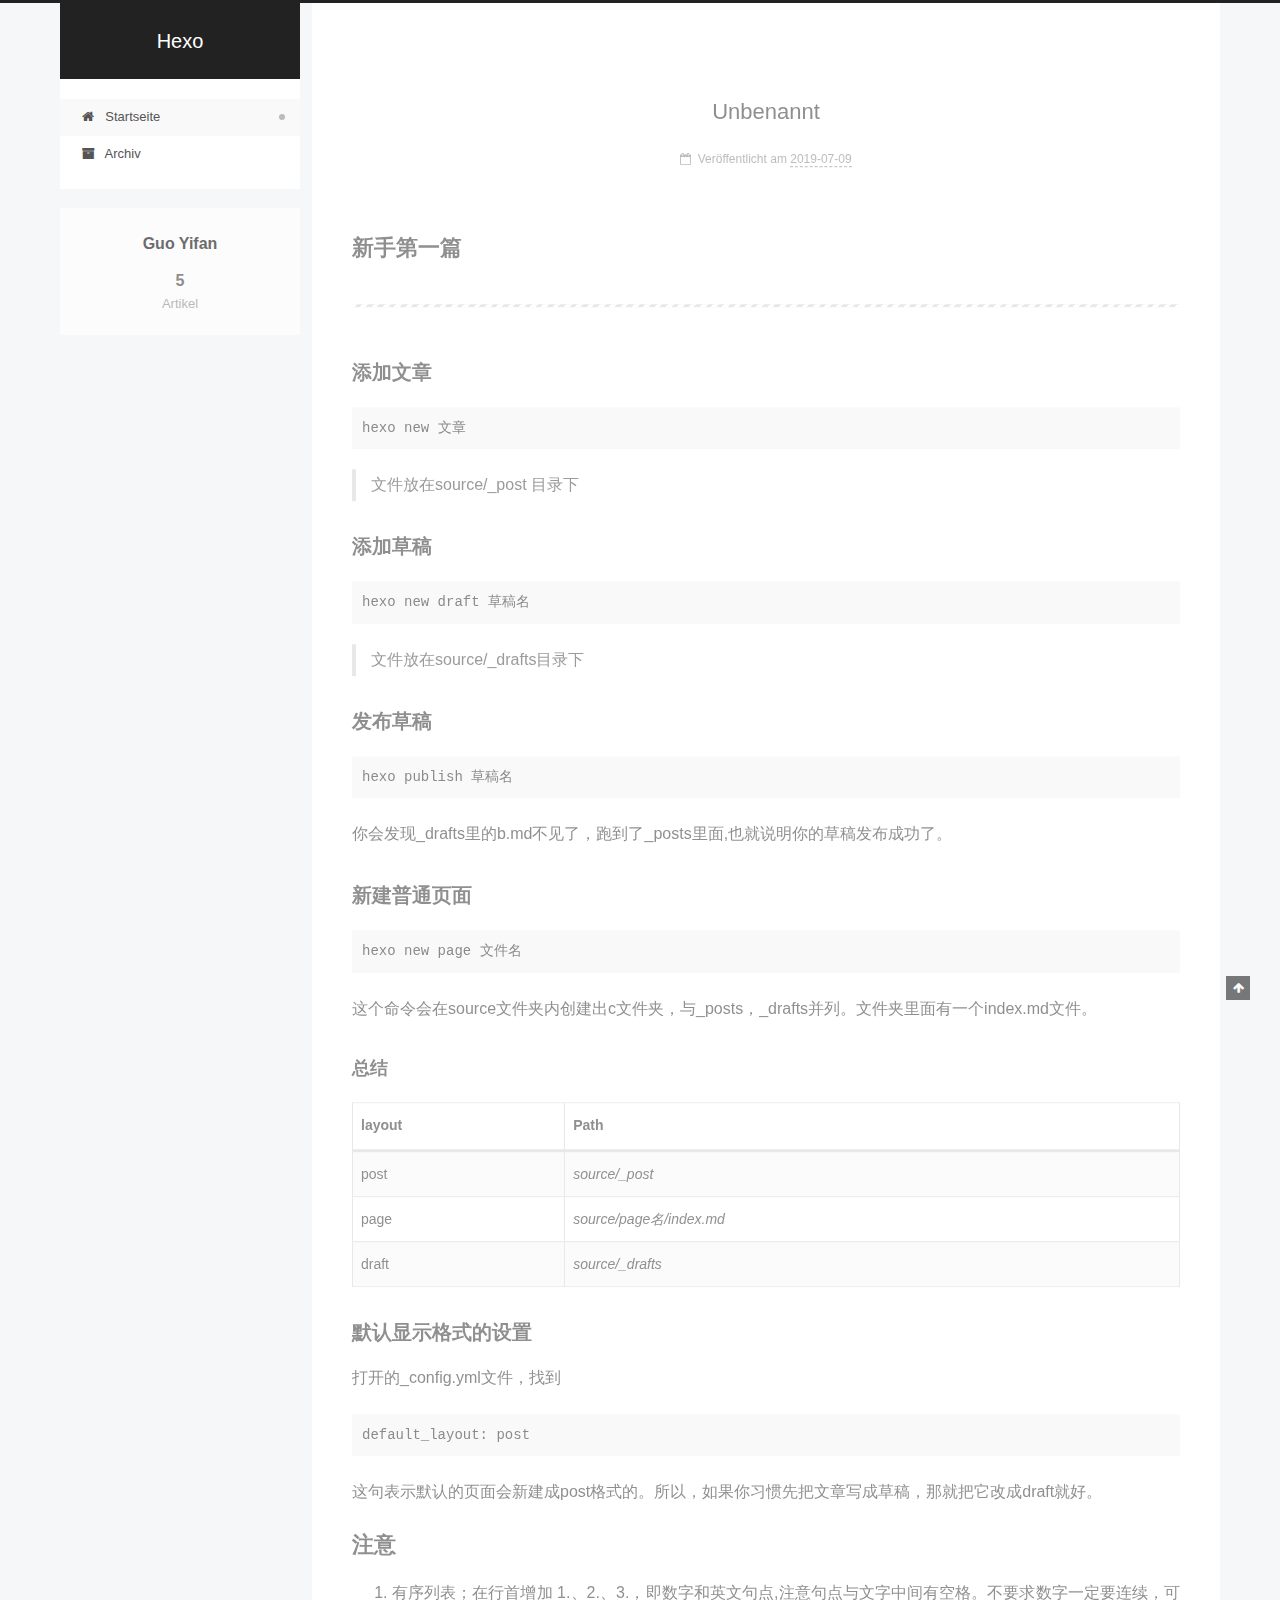
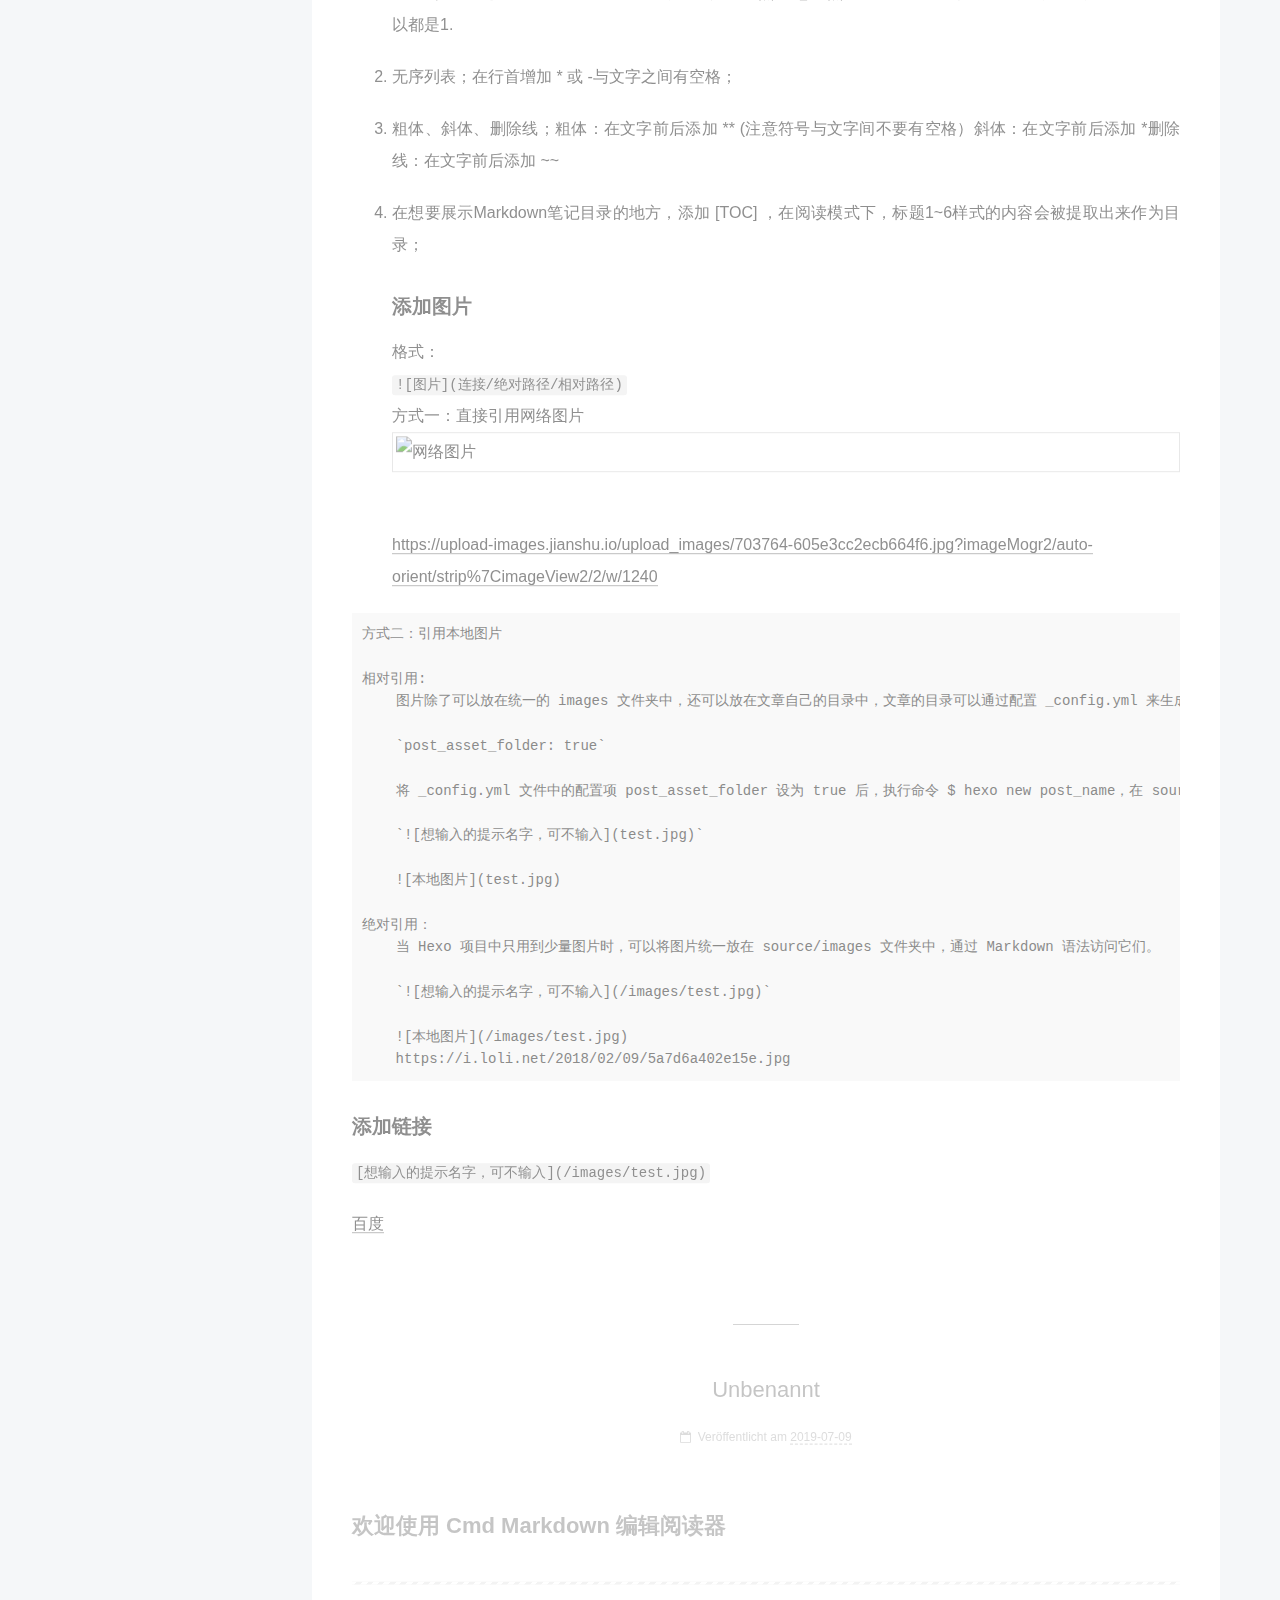
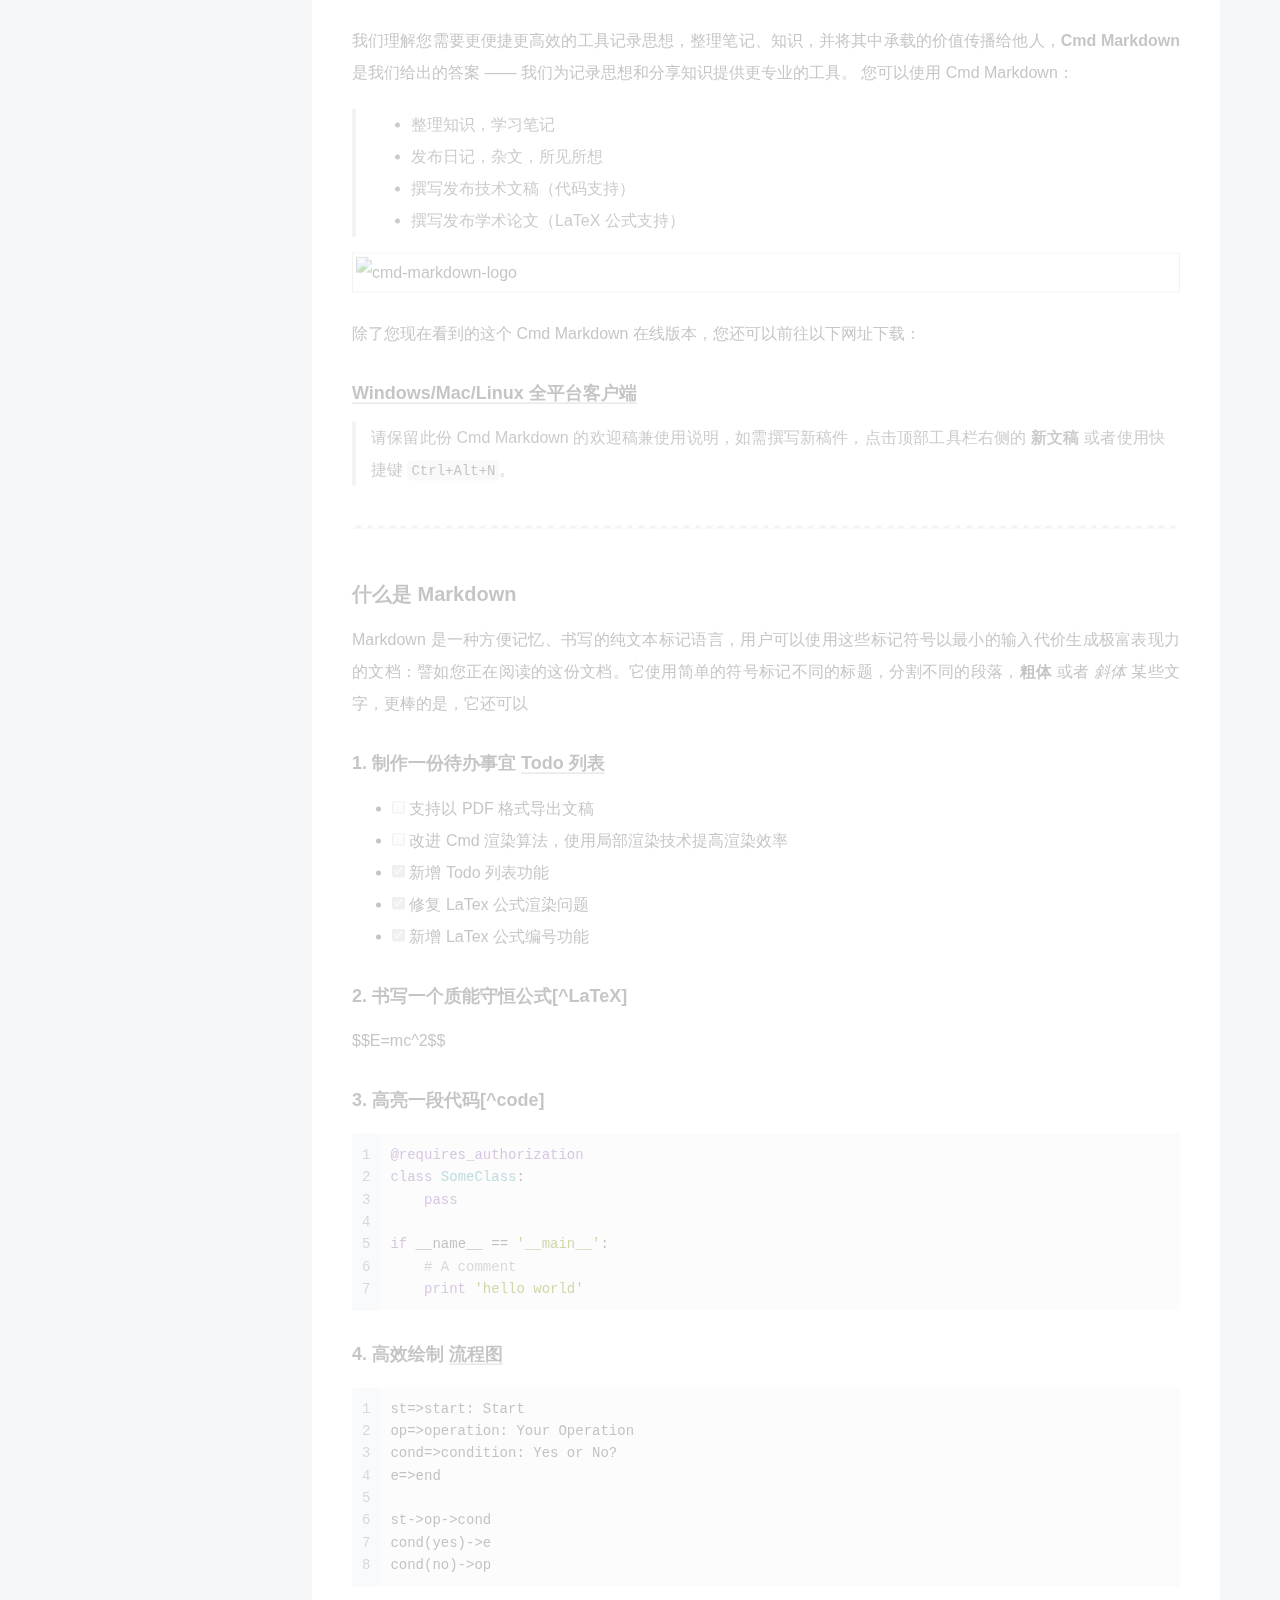
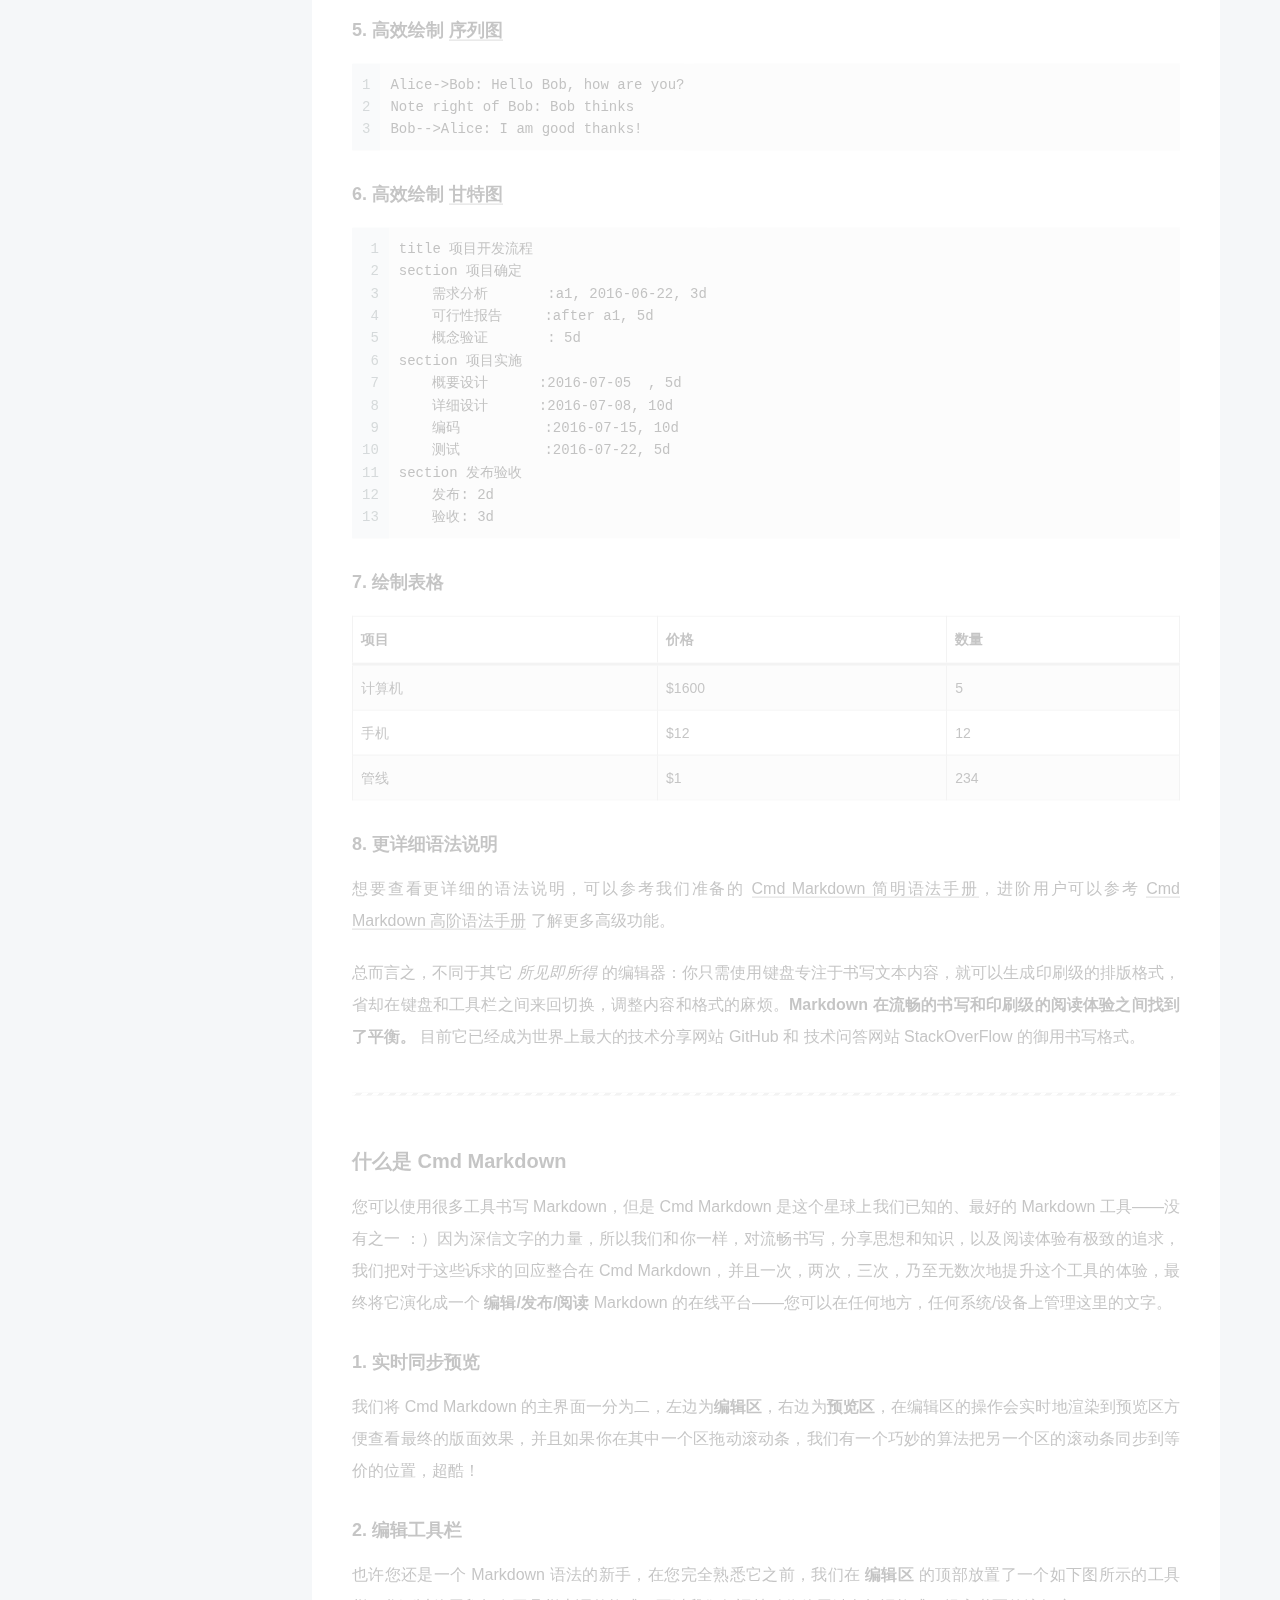
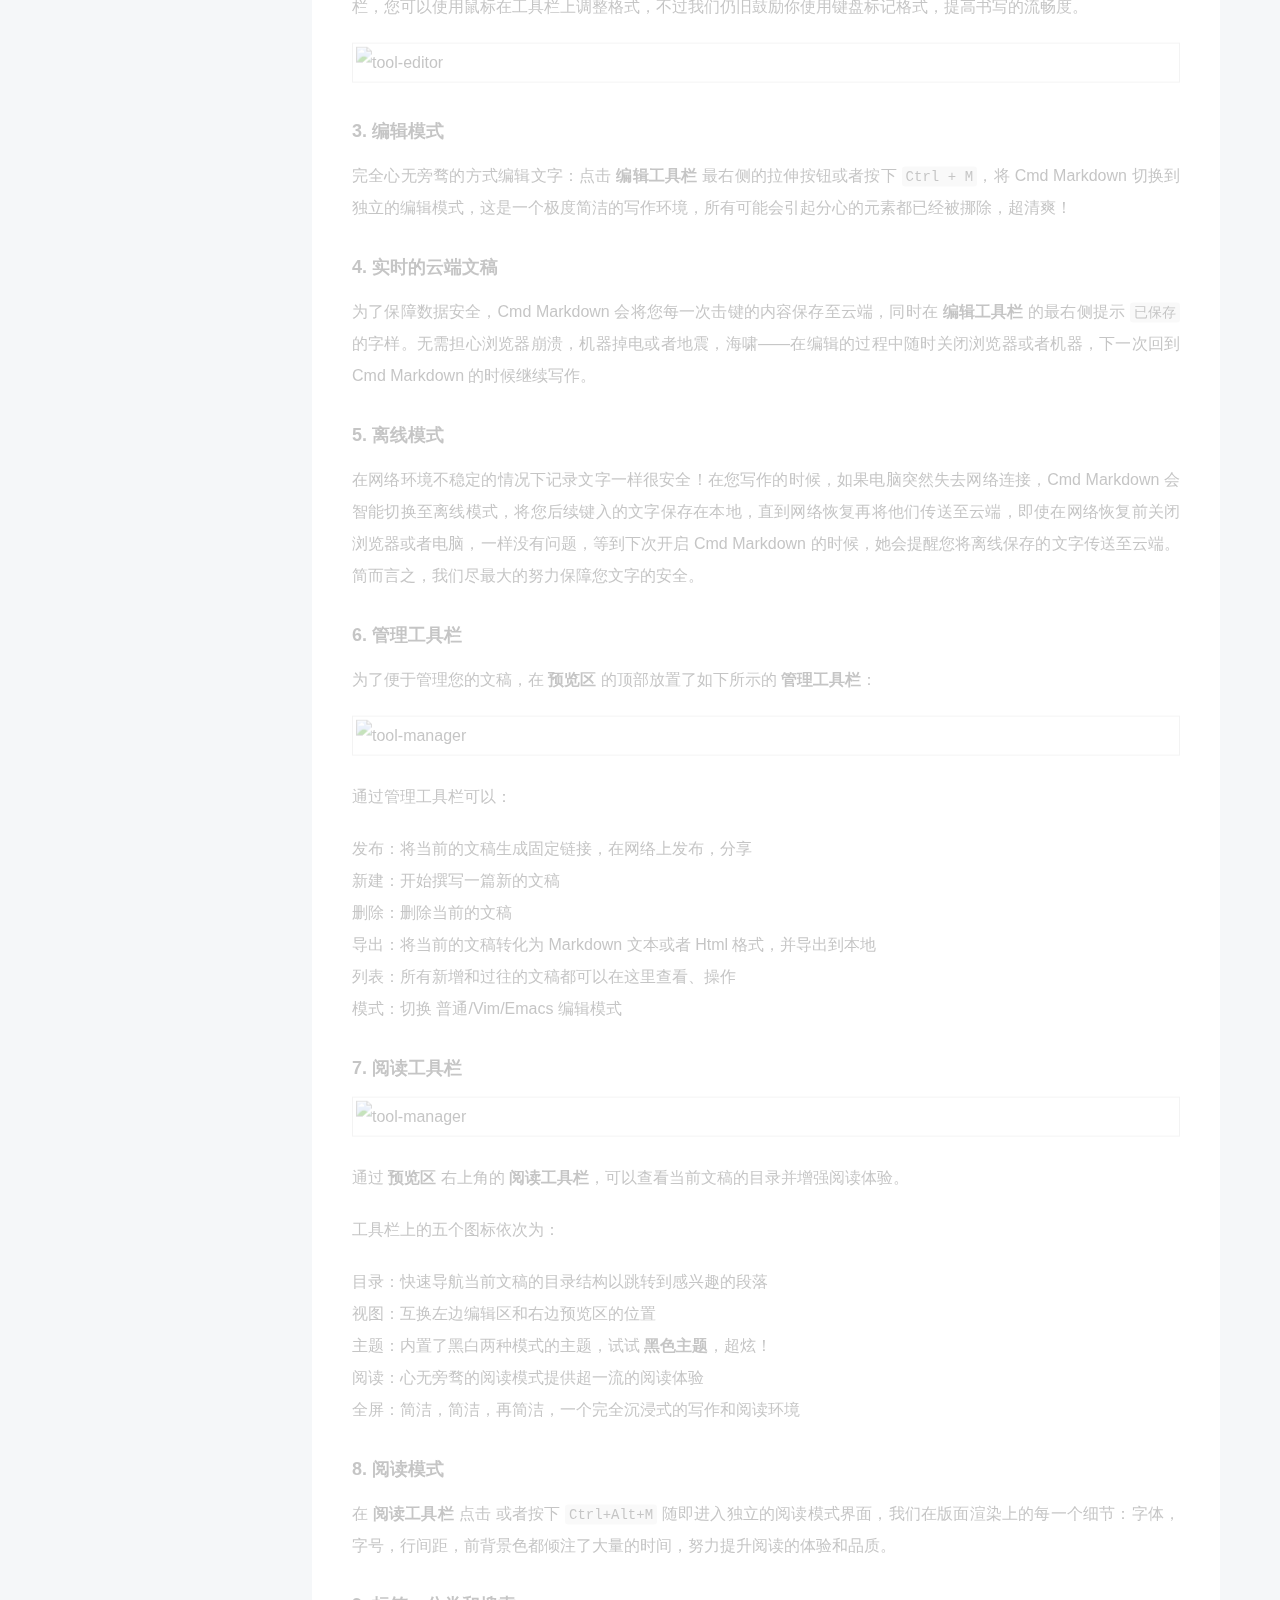
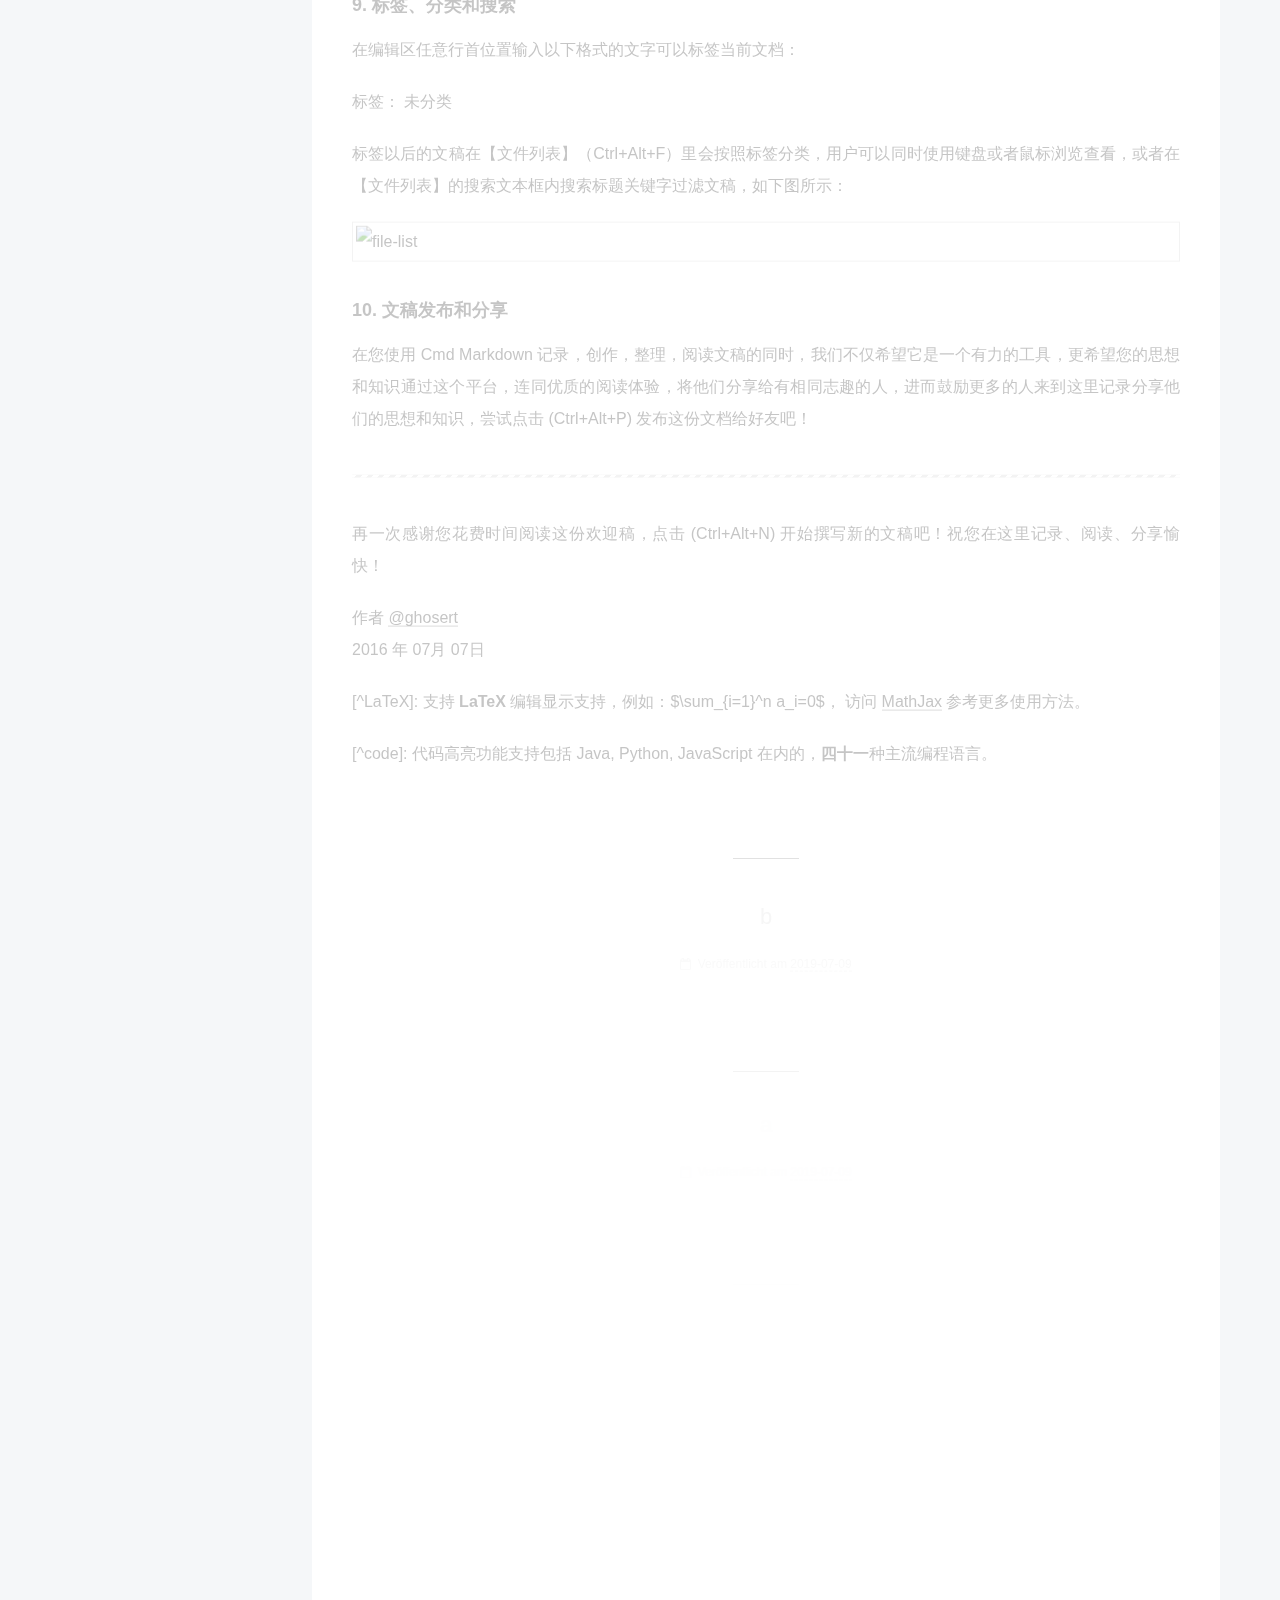
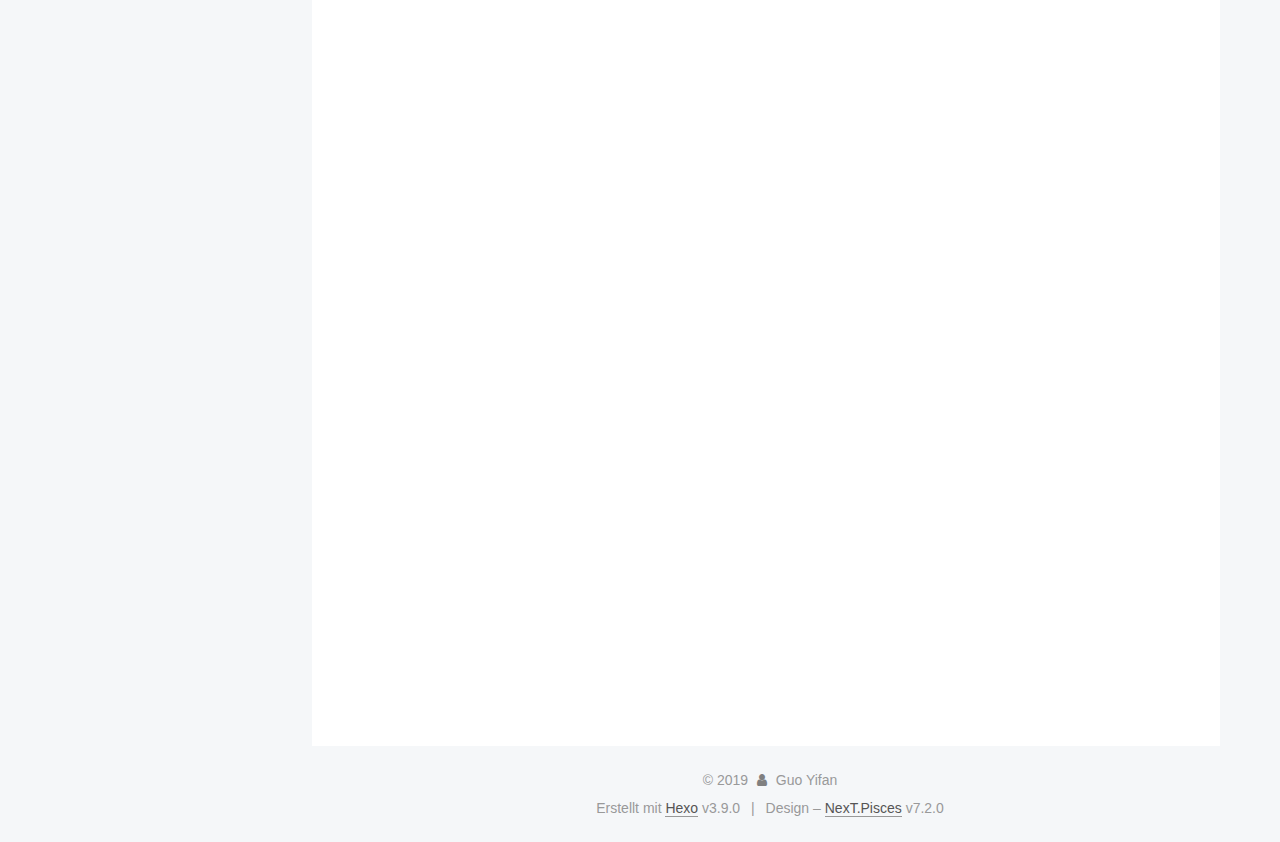
==== commit ca2682de: "Site updated: 2019-07-09 15:29:17" ====
--- a/index.html
+++ b/index.html
@@ -327,7 +327,7 @@
                 
               
 
-              <time title="Erstellt: 2019-07-09 13:51:45 / Geändert am: 15:18:09" itemprop="dateCreated datePublished" datetime="2019-07-09T13:51:45+08:00">2019-07-09</time>
+              <time title="Erstellt: 2019-07-09 13:51:45 / Geändert am: 15:28:49" itemprop="dateCreated datePublished" datetime="2019-07-09T13:51:45+08:00">2019-07-09</time>
             </span>
           
 
@@ -410,25 +410,30 @@
 <li><p>粗体、斜体、删除线；粗体：在文字前后添加 ** (注意符号与文字间不要有空格）斜体：在文字前后添加 *删除线：在文字前后添加 ~~ </p>
 </li>
 <li><p>在想要展示Markdown笔记目录的地方，添加 [TOC] ，在阅读模式下，标题1~6样式的内容会被提取出来作为目录；</p>
-<h2 id="添加图片"><a href="#添加图片" class="headerlink" title="添加图片"></a>添加图片</h2><p>格式：<br><code>![图片](连接/绝对路径/相对路径)</code></p>
+<h2 id="添加图片"><a href="#添加图片" class="headerlink" title="添加图片"></a>添加图片</h2><p>格式：<br><code>![图片](连接/绝对路径/相对路径)</code><br>方式一：直接引用网络图片<br><img src="https://upload-images.jianshu.io/upload_images/703764-605e3cc2ecb664f6.jpg?imageMogr2/auto-orient/strip%7CimageView2/2/w/1240" alt="网络图片"><br><a href="https://upload-images.jianshu.io/upload_images/703764-605e3cc2ecb664f6.jpg?imageMogr2/auto-orient/strip%7CimageView2/2/w/1240" target="_blank" rel="noopener">https://upload-images.jianshu.io/upload_images/703764-605e3cc2ecb664f6.jpg?imageMogr2/auto-orient/strip%7CimageView2/2/w/1240</a></p>
 </li>
 </ol>
-<ul>
-<li><p>方式一：直接引用网络图片<br><img src="https://upload-images.jianshu.io/upload_images/703764-605e3cc2ecb664f6.jpg?imageMogr2/auto-orient/strip%7CimageView2/2/w/1240" alt="图片"><br><a href="https://i.loli.net/2018/02/09/5a7d6a402e15e.jpg" target="_blank" rel="noopener">https://i.loli.net/2018/02/09/5a7d6a402e15e.jpg</a></p>
-</li>
-<li><p>方式二：引用本地图片</p>
-<p> 相对引用:</p>
-<pre><code>图片除了可以放在统一的 images 文件夹中，还可以放在文章自己的目录中，文章的目录可以通过配置 _config.yml 来生成。配置如下：
-`post_asset_folder: true`
-将 _config.yml 文件中的配置项 post_asset_folder 设为 true 后，执行命令 $ hexo new post_name，在 source/_posts 中会生成文章 post_name.md 和同名文件夹 post_name 。将图片资源放在 post_name 中，文章就可以使用相对路径引用图片资源了。
-`![想输入的提示名字，可不输入](test.jpg)`
-![alt](test.jpg)</code></pre><p> 绝对引用：</p>
-<pre><code>当 Hexo 项目中只用到少量图片时，可以将图片统一放在 source/images 文件夹中，通过 Markdown 语法访问它们。
-`![想输入的提示名字，可不输入](/images/test.jpg)`
-![alt](/images/test.jpg)</code></pre><h2 id="添加链接"><a href="#添加链接" class="headerlink" title="添加链接"></a>添加链接</h2><p><code>[想输入的提示名字，可不输入](/images/test.jpg)</code></p>
-<p><a href="https://www.baidu.com" target="_blank" rel="noopener">百度</a></p>
-</li>
-</ul>
+<pre><code>方式二：引用本地图片
+
+相对引用:
+    图片除了可以放在统一的 images 文件夹中，还可以放在文章自己的目录中，文章的目录可以通过配置 _config.yml 来生成。配置如下：
+
+    `post_asset_folder: true`
+
+    将 _config.yml 文件中的配置项 post_asset_folder 设为 true 后，执行命令 $ hexo new post_name，在 source/_posts 中会生成文章 post_name.md 和同名文件夹 post_name 。将图片资源放在 post_name 中，文章就可以使用相对路径引用图片资源了。
+
+    `![想输入的提示名字，可不输入](test.jpg)`
+
+    ![本地图片](test.jpg)
+
+绝对引用：
+    当 Hexo 项目中只用到少量图片时，可以将图片统一放在 source/images 文件夹中，通过 Markdown 语法访问它们。
+
+    `![想输入的提示名字，可不输入](/images/test.jpg)`
+
+    ![本地图片](/images/test.jpg)
+    https://i.loli.net/2018/02/09/5a7d6a402e15e.jpg</code></pre><h2 id="添加链接"><a href="#添加链接" class="headerlink" title="添加链接"></a>添加链接</h2><p> <code>[想输入的提示名字，可不输入](/images/test.jpg)</code></p>
+<p> <a href="https://www.baidu.com" target="_blank" rel="noopener">百度</a></p>
 
           
         
--- a/css/main.css
+++ b/css/main.css
@@ -1741,7 +1741,7 @@
   width: 4px;
   height: 4px;
   border-radius: 50%;
-  background: #6011ff;
+  background: #bd4687;
 }
 .feed-link,
 .chat {
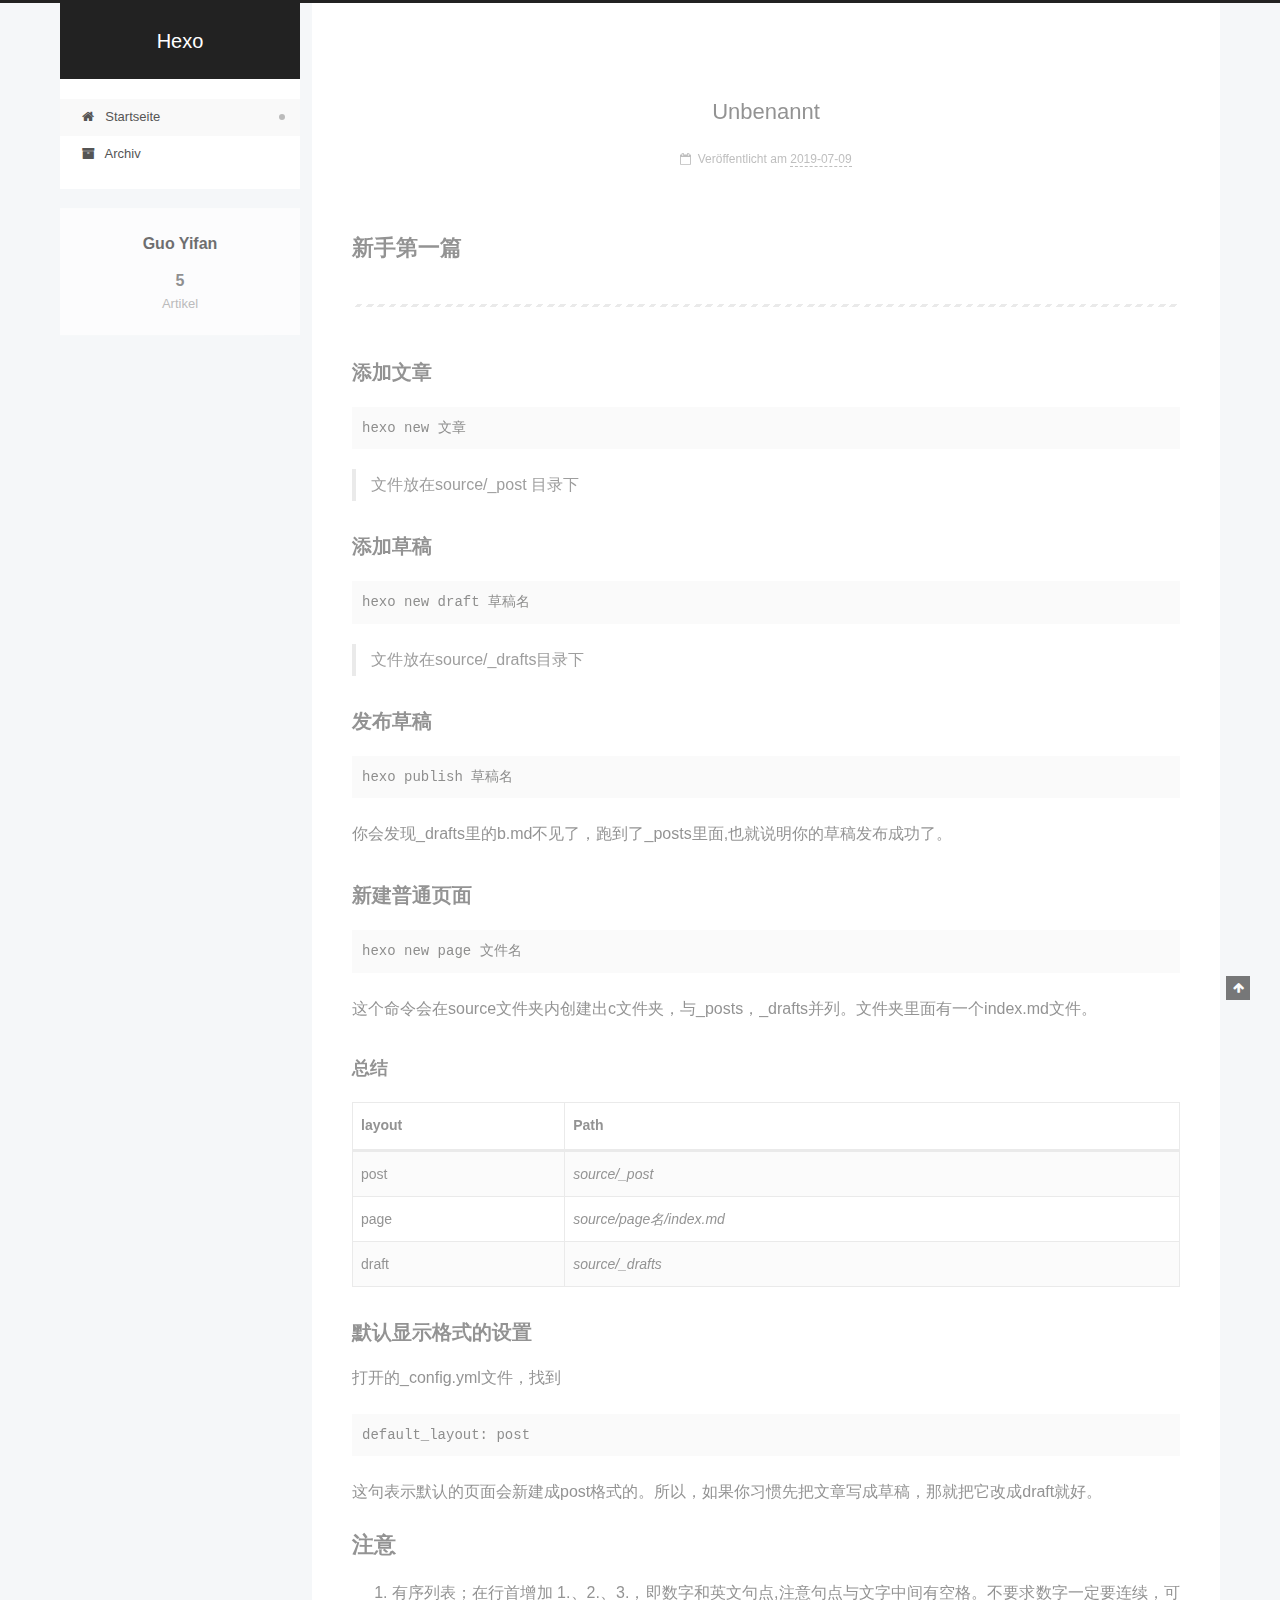
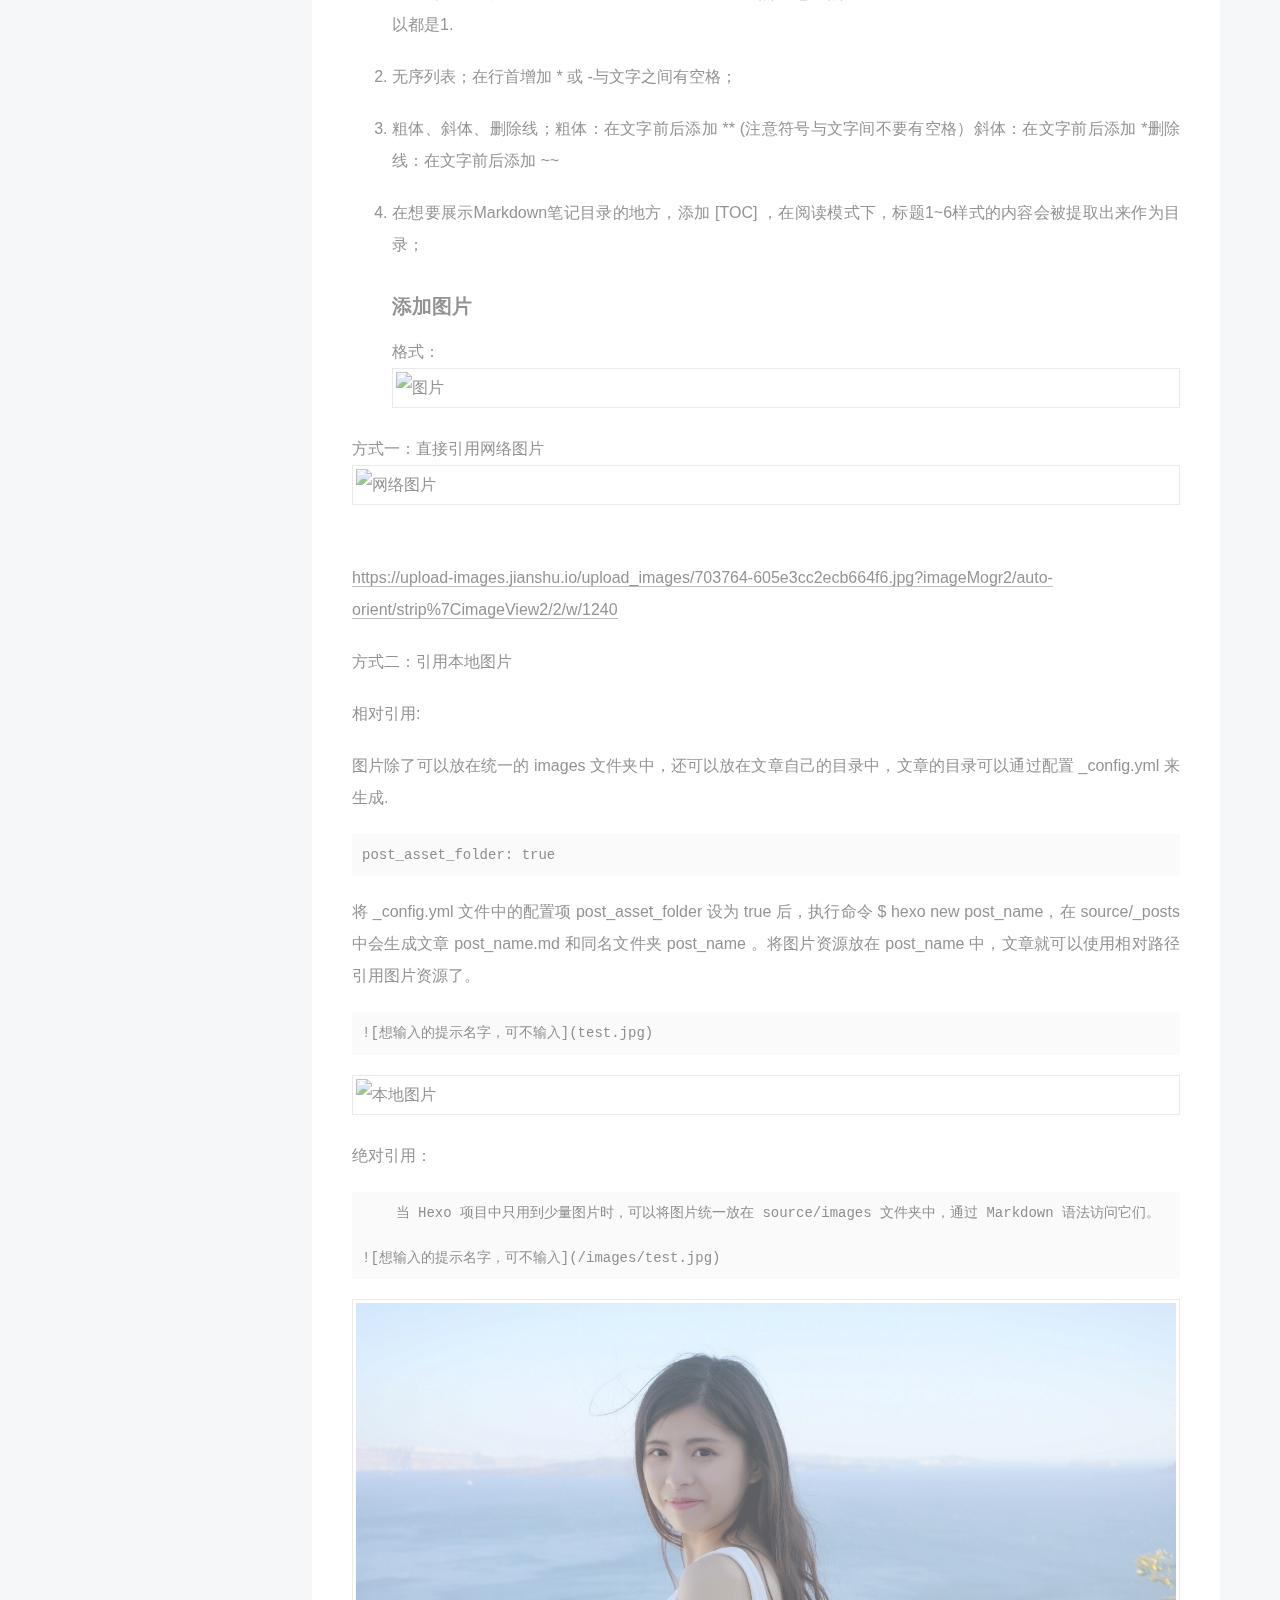
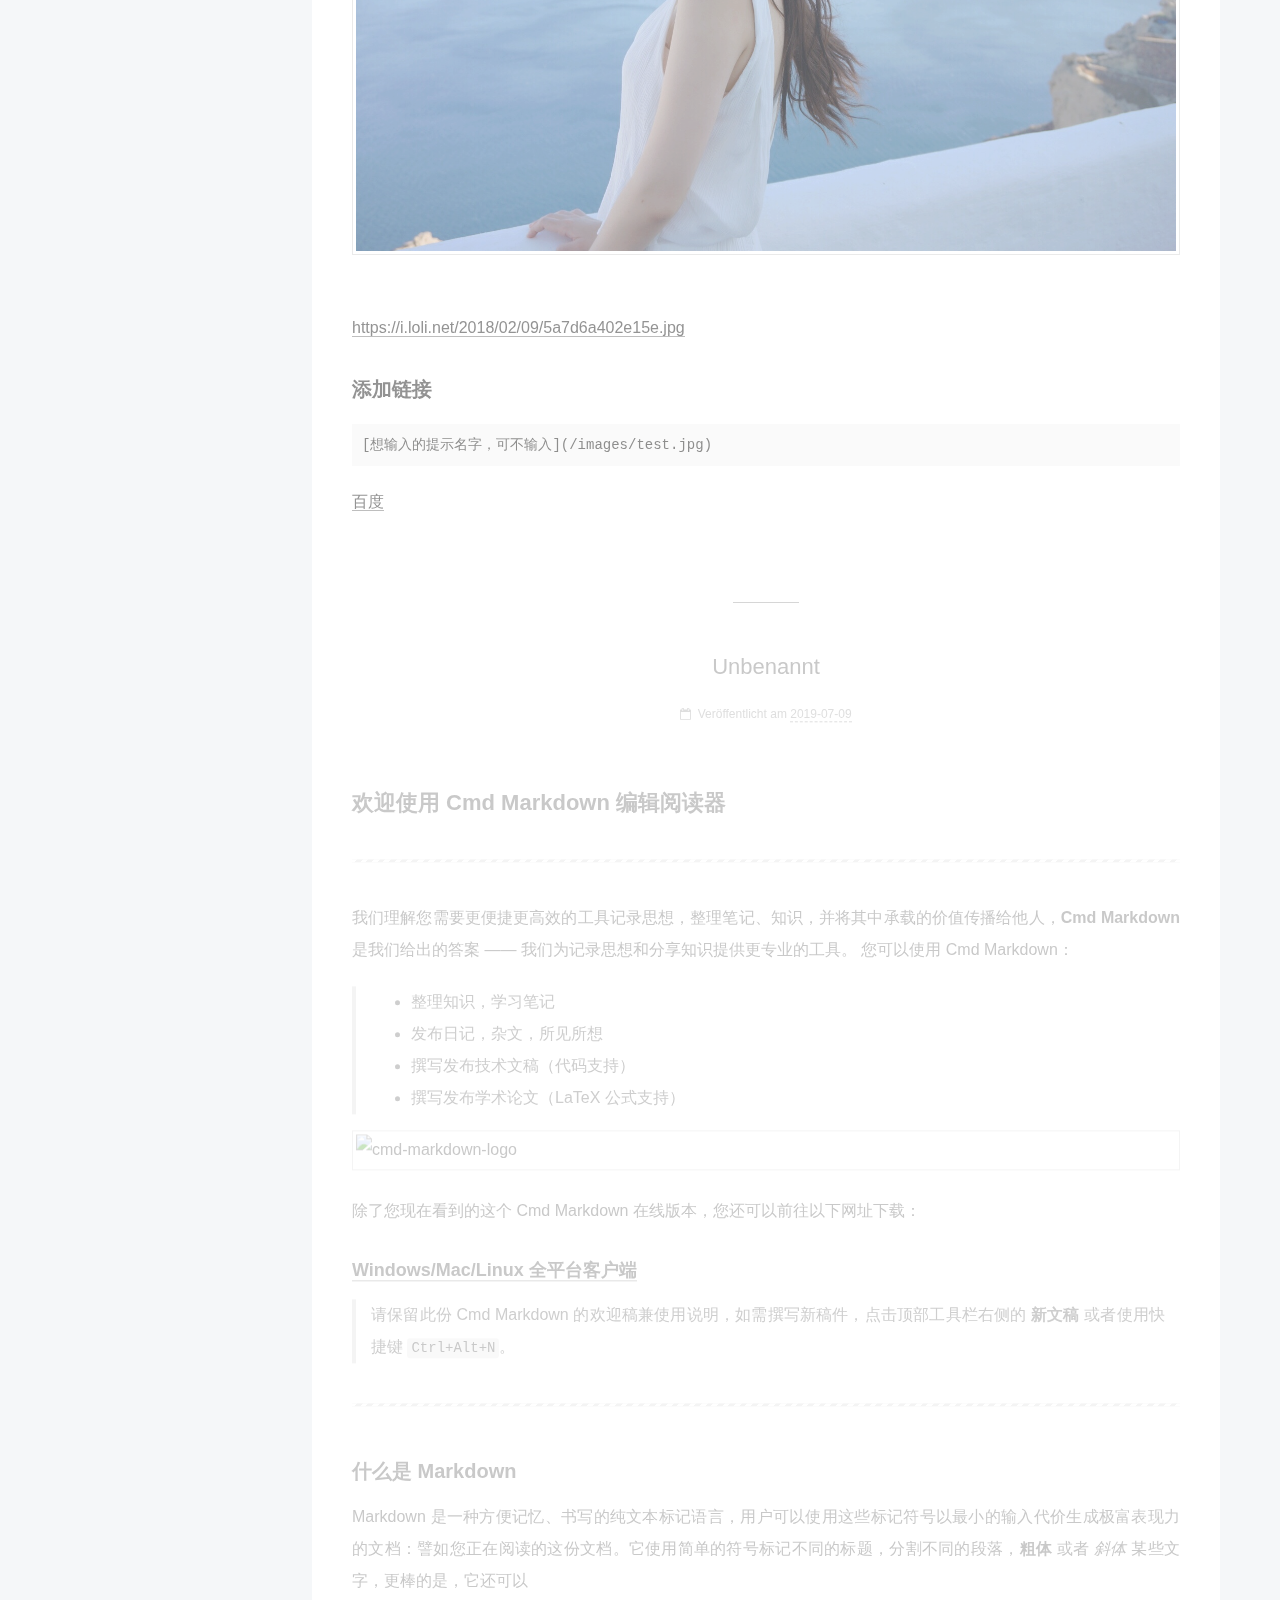
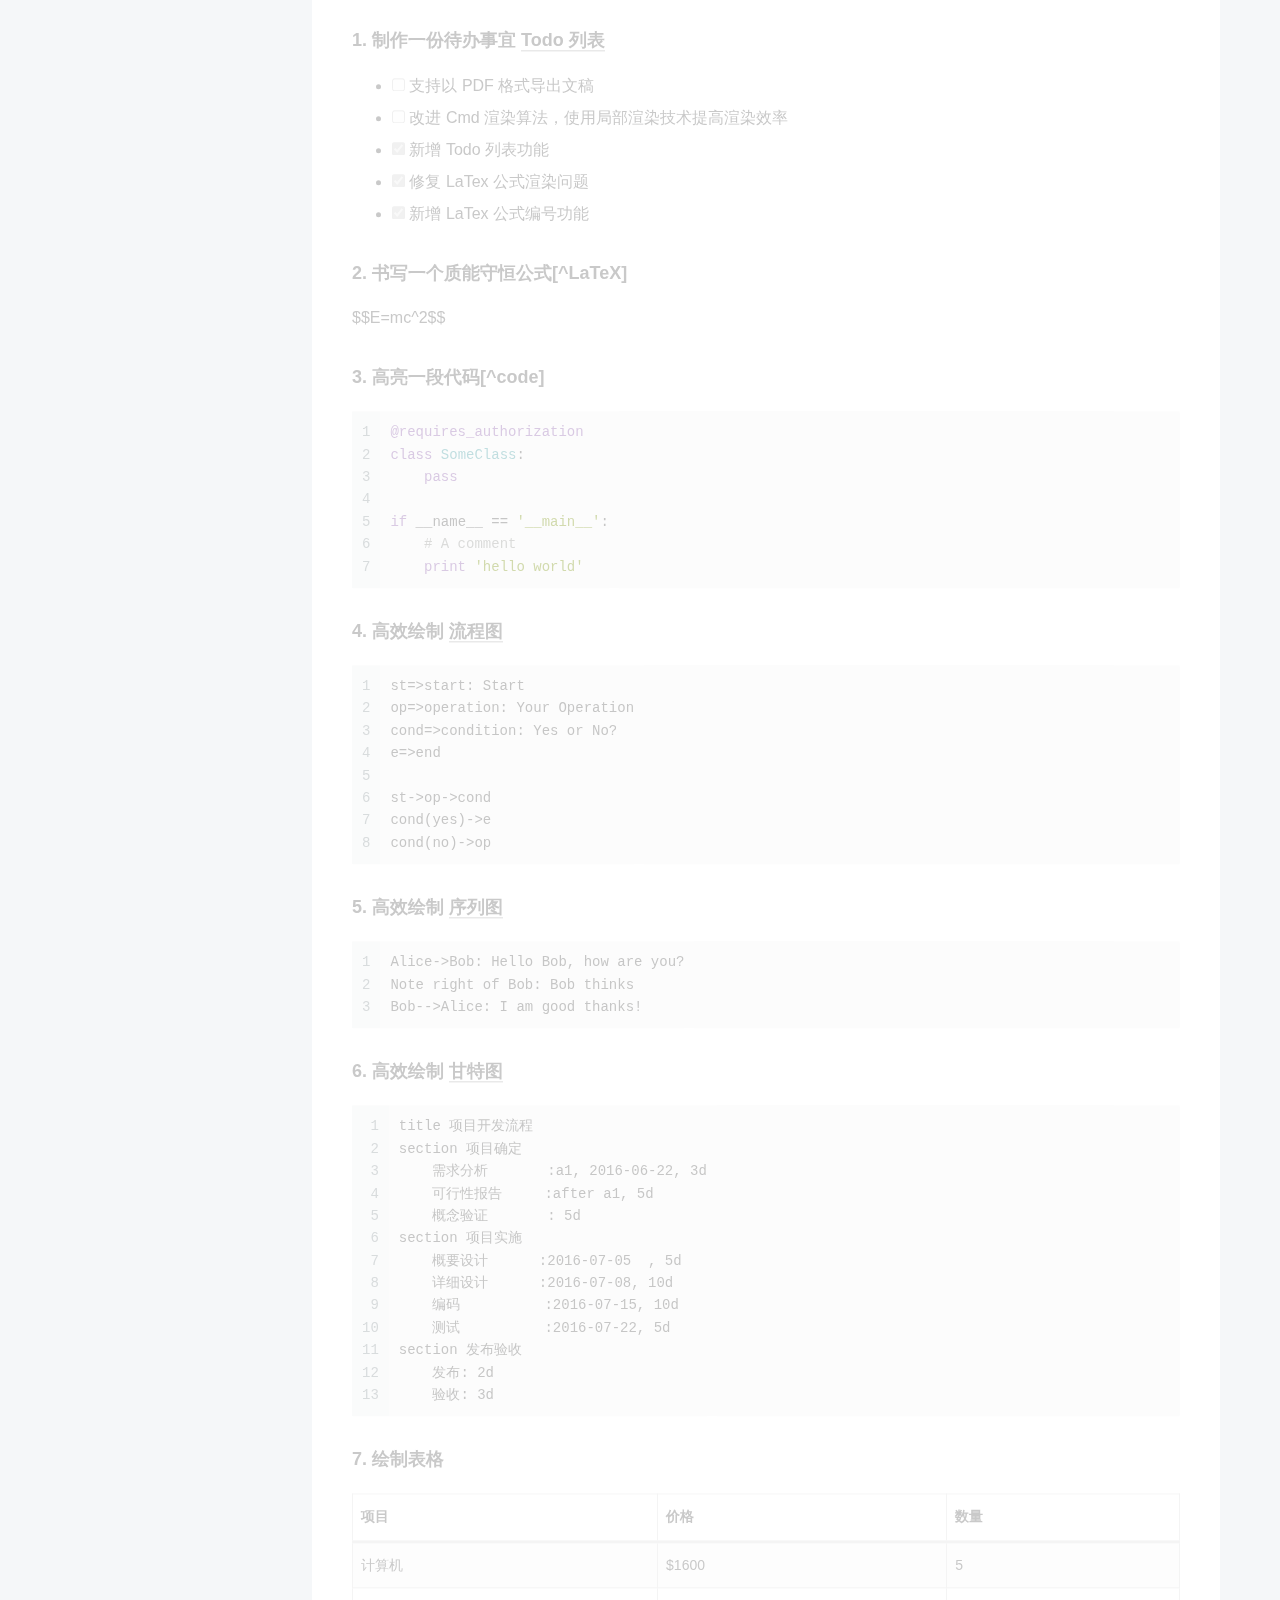
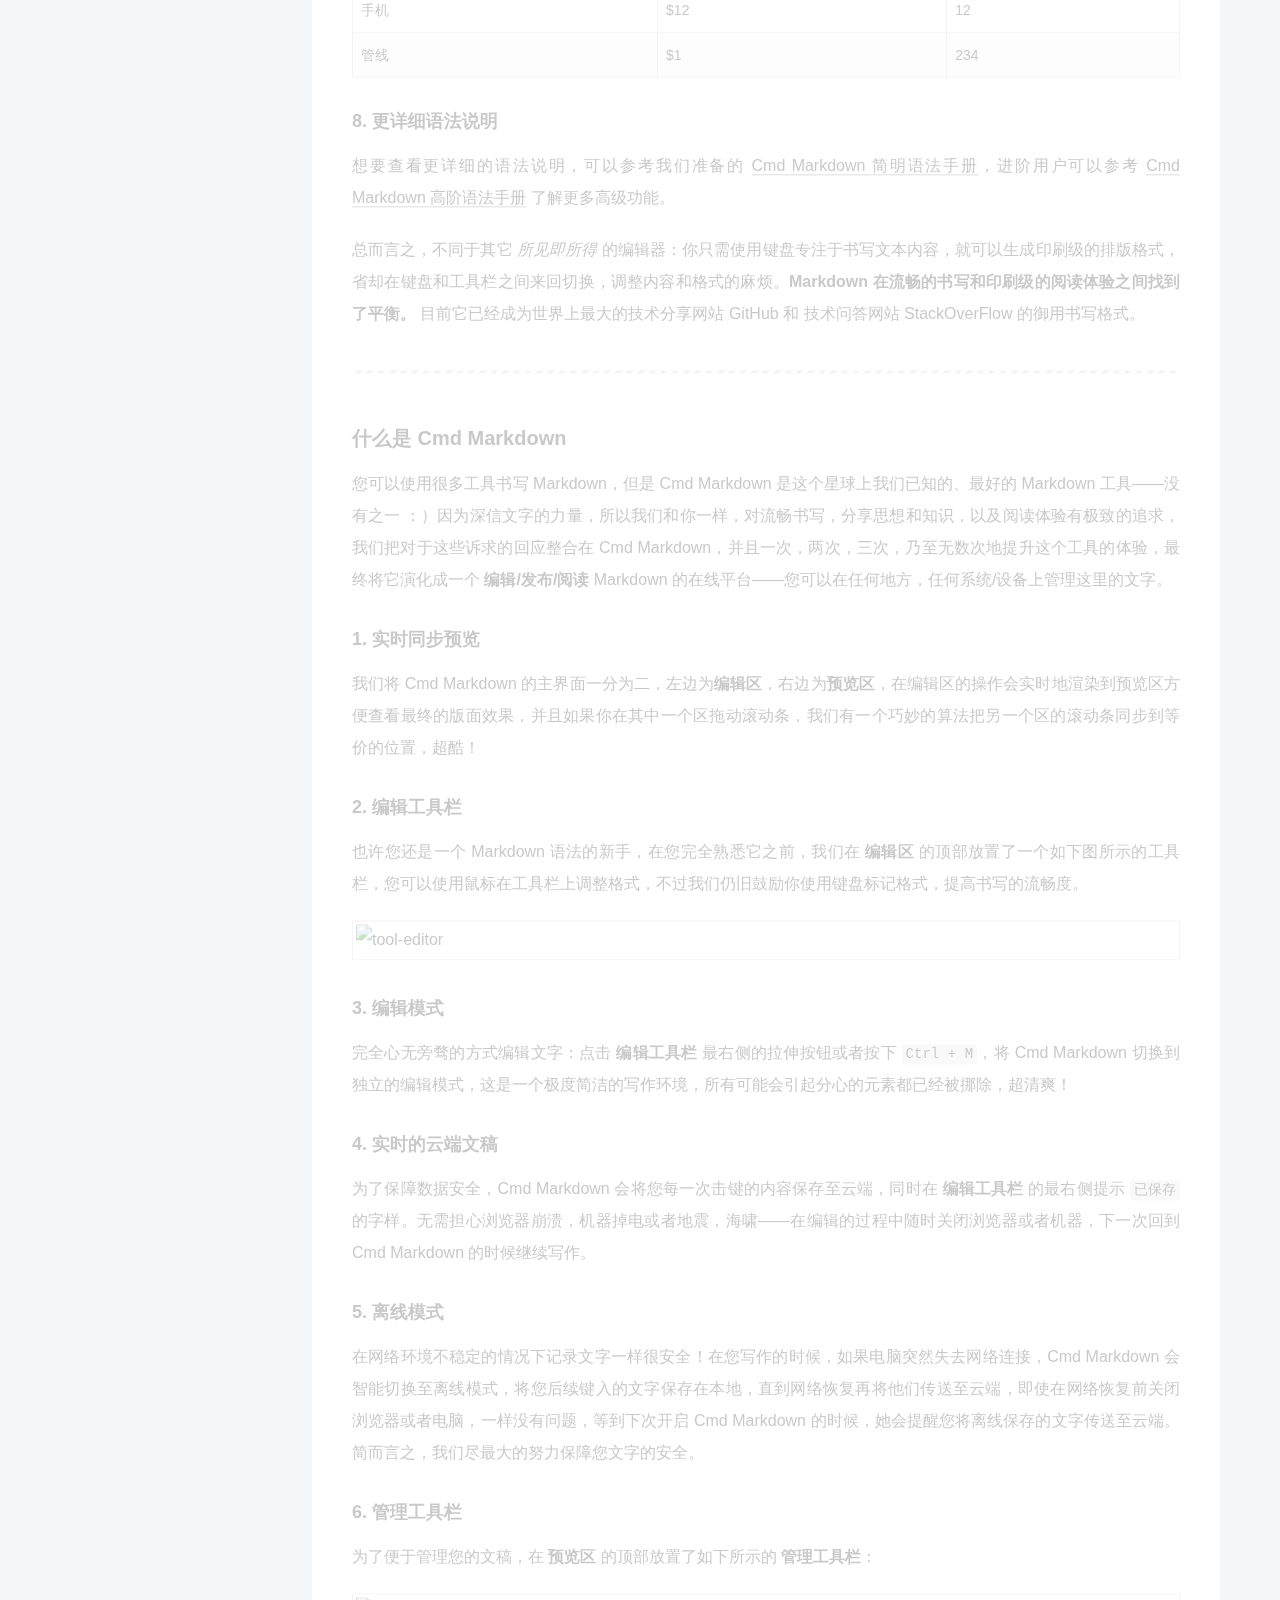
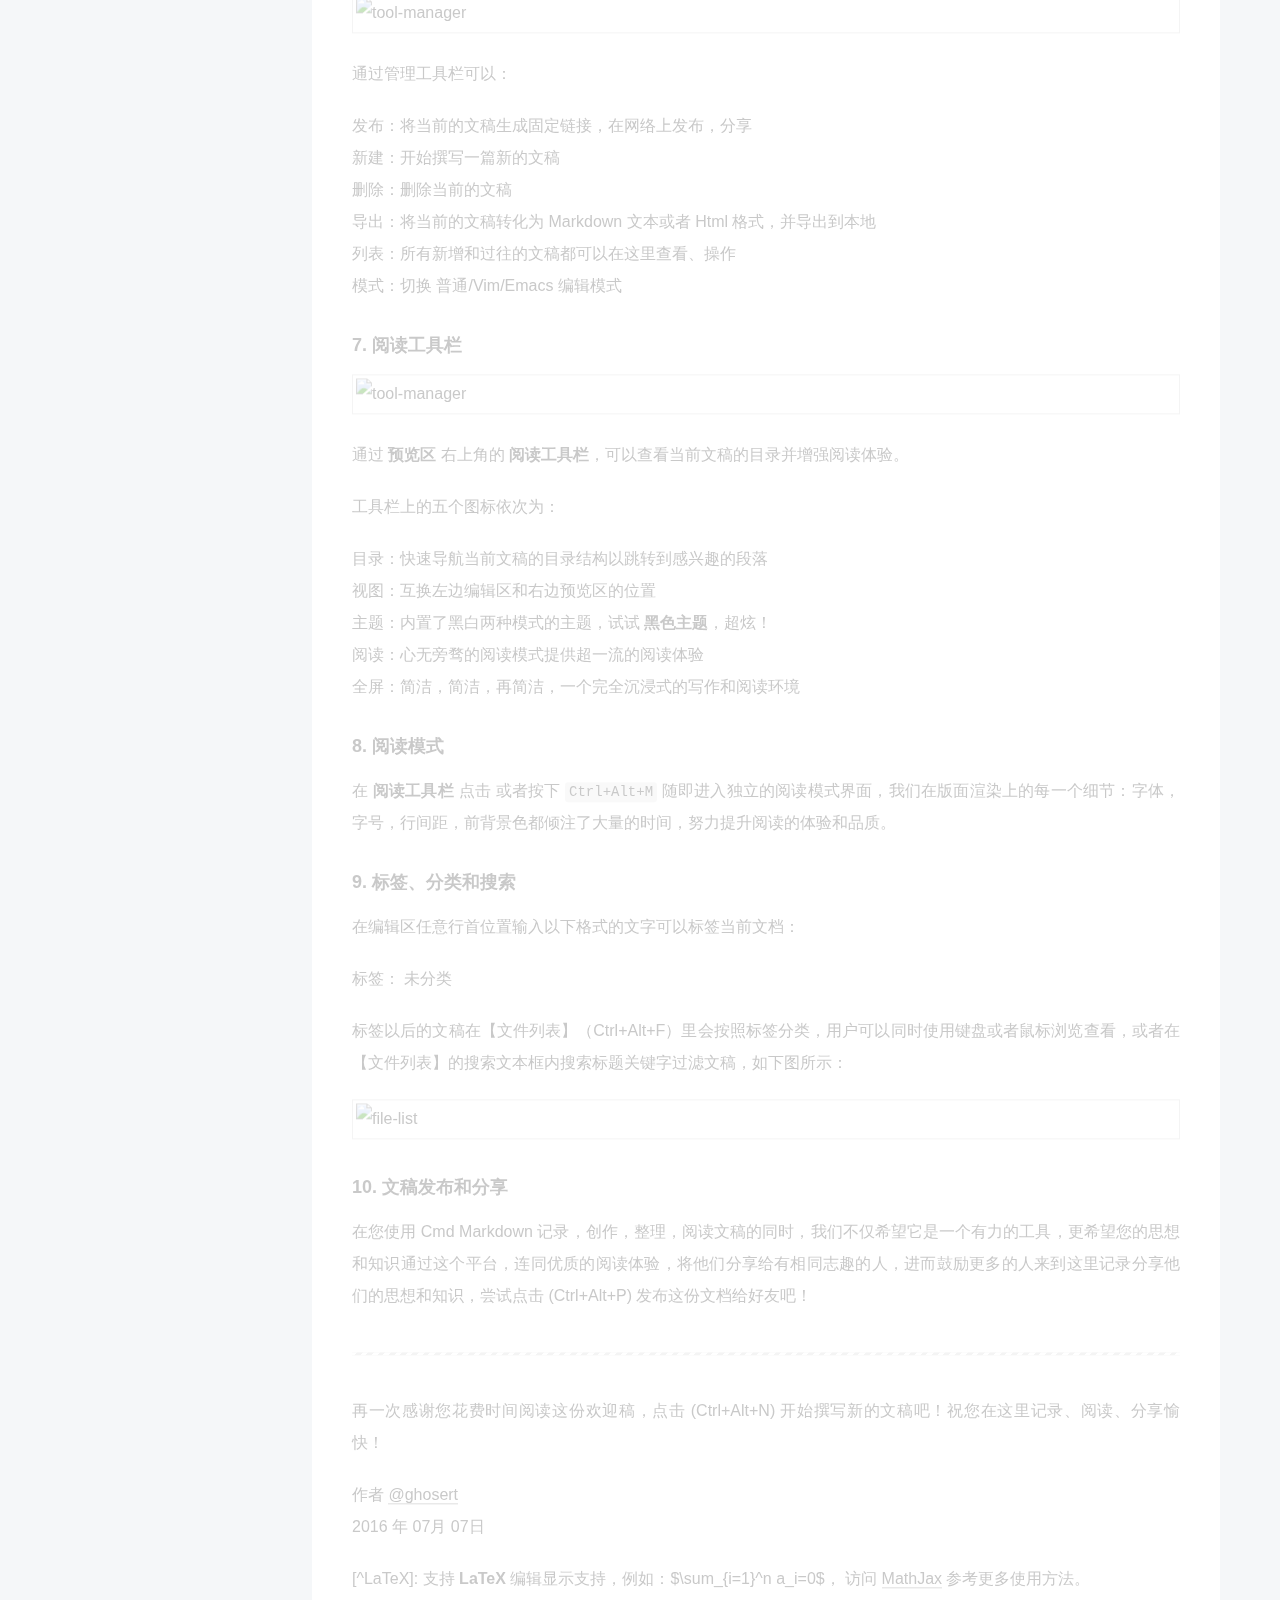
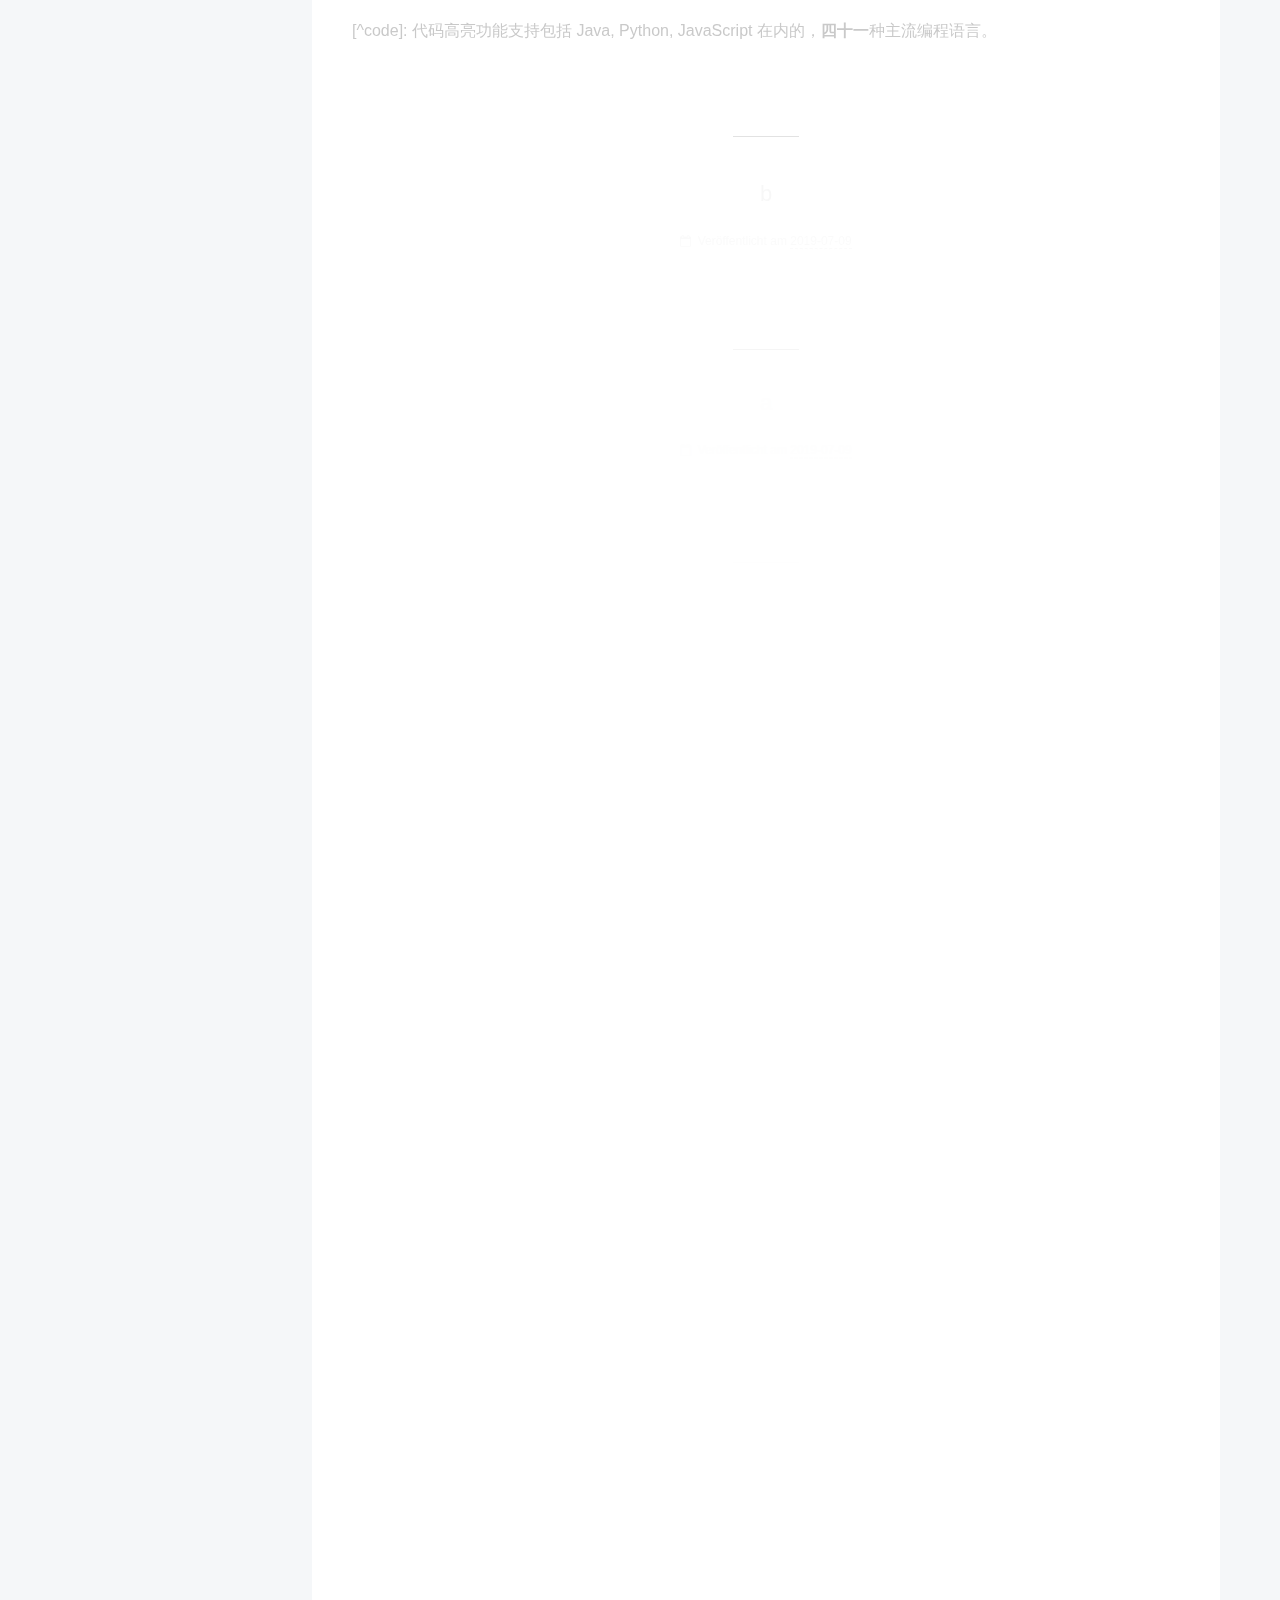
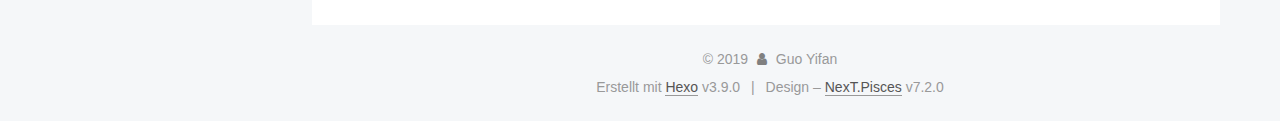
==== commit 880a2728: "Site updated: 2019-07-09 15:44:46" ====
--- a/index.html
+++ b/index.html
@@ -327,7 +327,7 @@
                 
               
 
-              <time title="Erstellt: 2019-07-09 13:51:45 / Geändert am: 15:28:49" itemprop="dateCreated datePublished" datetime="2019-07-09T13:51:45+08:00">2019-07-09</time>
+              <time title="Erstellt: 2019-07-09 13:51:45 / Geändert am: 15:44:31" itemprop="dateCreated datePublished" datetime="2019-07-09T13:51:45+08:00">2019-07-09</time>
             </span>
           
 
@@ -410,30 +410,20 @@
 <li><p>粗体、斜体、删除线；粗体：在文字前后添加 ** (注意符号与文字间不要有空格）斜体：在文字前后添加 *删除线：在文字前后添加 ~~ </p>
 </li>
 <li><p>在想要展示Markdown笔记目录的地方，添加 [TOC] ，在阅读模式下，标题1~6样式的内容会被提取出来作为目录；</p>
-<h2 id="添加图片"><a href="#添加图片" class="headerlink" title="添加图片"></a>添加图片</h2><p>格式：<br><code>![图片](连接/绝对路径/相对路径)</code><br>方式一：直接引用网络图片<br><img src="https://upload-images.jianshu.io/upload_images/703764-605e3cc2ecb664f6.jpg?imageMogr2/auto-orient/strip%7CimageView2/2/w/1240" alt="网络图片"><br><a href="https://upload-images.jianshu.io/upload_images/703764-605e3cc2ecb664f6.jpg?imageMogr2/auto-orient/strip%7CimageView2/2/w/1240" target="_blank" rel="noopener">https://upload-images.jianshu.io/upload_images/703764-605e3cc2ecb664f6.jpg?imageMogr2/auto-orient/strip%7CimageView2/2/w/1240</a></p>
+<h2 id="添加图片"><a href="#添加图片" class="headerlink" title="添加图片"></a>添加图片</h2><p>格式：<br><img src="%E8%BF%9E%E6%8E%A5/%E7%BB%9D%E5%AF%B9%E8%B7%AF%E5%BE%84/%E7%9B%B8%E5%AF%B9%E8%B7%AF%E5%BE%84" alt="图片"></p>
 </li>
 </ol>
-<pre><code>方式二：引用本地图片
-
-相对引用:
-    图片除了可以放在统一的 images 文件夹中，还可以放在文章自己的目录中，文章的目录可以通过配置 _config.yml 来生成。配置如下：
-
-    `post_asset_folder: true`
-
-    将 _config.yml 文件中的配置项 post_asset_folder 设为 true 后，执行命令 $ hexo new post_name，在 source/_posts 中会生成文章 post_name.md 和同名文件夹 post_name 。将图片资源放在 post_name 中，文章就可以使用相对路径引用图片资源了。
-
-    `![想输入的提示名字，可不输入](test.jpg)`
-
-    ![本地图片](test.jpg)
-
-绝对引用：
-    当 Hexo 项目中只用到少量图片时，可以将图片统一放在 source/images 文件夹中，通过 Markdown 语法访问它们。
-
-    `![想输入的提示名字，可不输入](/images/test.jpg)`
-
-    ![本地图片](/images/test.jpg)
-    https://i.loli.net/2018/02/09/5a7d6a402e15e.jpg</code></pre><h2 id="添加链接"><a href="#添加链接" class="headerlink" title="添加链接"></a>添加链接</h2><p> <code>[想输入的提示名字，可不输入](/images/test.jpg)</code></p>
-<p> <a href="https://www.baidu.com" target="_blank" rel="noopener">百度</a></p>
+<p>方式一：直接引用网络图片<br> <img src="https://upload-images.jianshu.io/upload_images/703764-605e3cc2ecb664f6.jpg?imageMogr2/auto-orient/strip%7CimageView2/2/w/1240" alt="网络图片"><br> <a href="https://upload-images.jianshu.io/upload_images/703764-605e3cc2ecb664f6.jpg?imageMogr2/auto-orient/strip%7CimageView2/2/w/1240" target="_blank" rel="noopener">https://upload-images.jianshu.io/upload_images/703764-605e3cc2ecb664f6.jpg?imageMogr2/auto-orient/strip%7CimageView2/2/w/1240</a></p>
+<p>方式二：引用本地图片</p>
+<p>相对引用:</p>
+<p>图片除了可以放在统一的 images 文件夹中，还可以放在文章自己的目录中，文章的目录可以通过配置 _config.yml 来生成.</p>
+<pre><code>post_asset_folder: true</code></pre><p>将 _config.yml 文件中的配置项 post_asset_folder 设为 true 后，执行命令 $ hexo new post_name，在 source/_posts 中会生成文章 post_name.md 和同名文件夹 post_name 。将图片资源放在 post_name 中，文章就可以使用相对路径引用图片资源了。</p>
+<pre><code>![想输入的提示名字，可不输入](test.jpg)</code></pre><p><img src="test.jpg" alt="本地图片"></p>
+<p>绝对引用：</p>
+<pre><code>    当 Hexo 项目中只用到少量图片时，可以将图片统一放在 source/images 文件夹中，通过 Markdown 语法访问它们。
+
+![想输入的提示名字，可不输入](/images/test.jpg)</code></pre><p><img src="/images/test.jpg" alt="本地图片"><br><a href="https://i.loli.net/2018/02/09/5a7d6a402e15e.jpg" target="_blank" rel="noopener">https://i.loli.net/2018/02/09/5a7d6a402e15e.jpg</a></p>
+<h2 id="添加链接"><a href="#添加链接" class="headerlink" title="添加链接"></a>添加链接</h2><pre><code>[想输入的提示名字，可不输入](/images/test.jpg)</code></pre><p> <a href="https://www.baidu.com" target="_blank" rel="noopener">百度</a></p>
 
           
         
--- a/css/main.css
+++ b/css/main.css
@@ -1741,7 +1741,7 @@
   width: 4px;
   height: 4px;
   border-radius: 50%;
-  background: #bd4687;
+  background: #44ff01;
 }
 .feed-link,
 .chat {
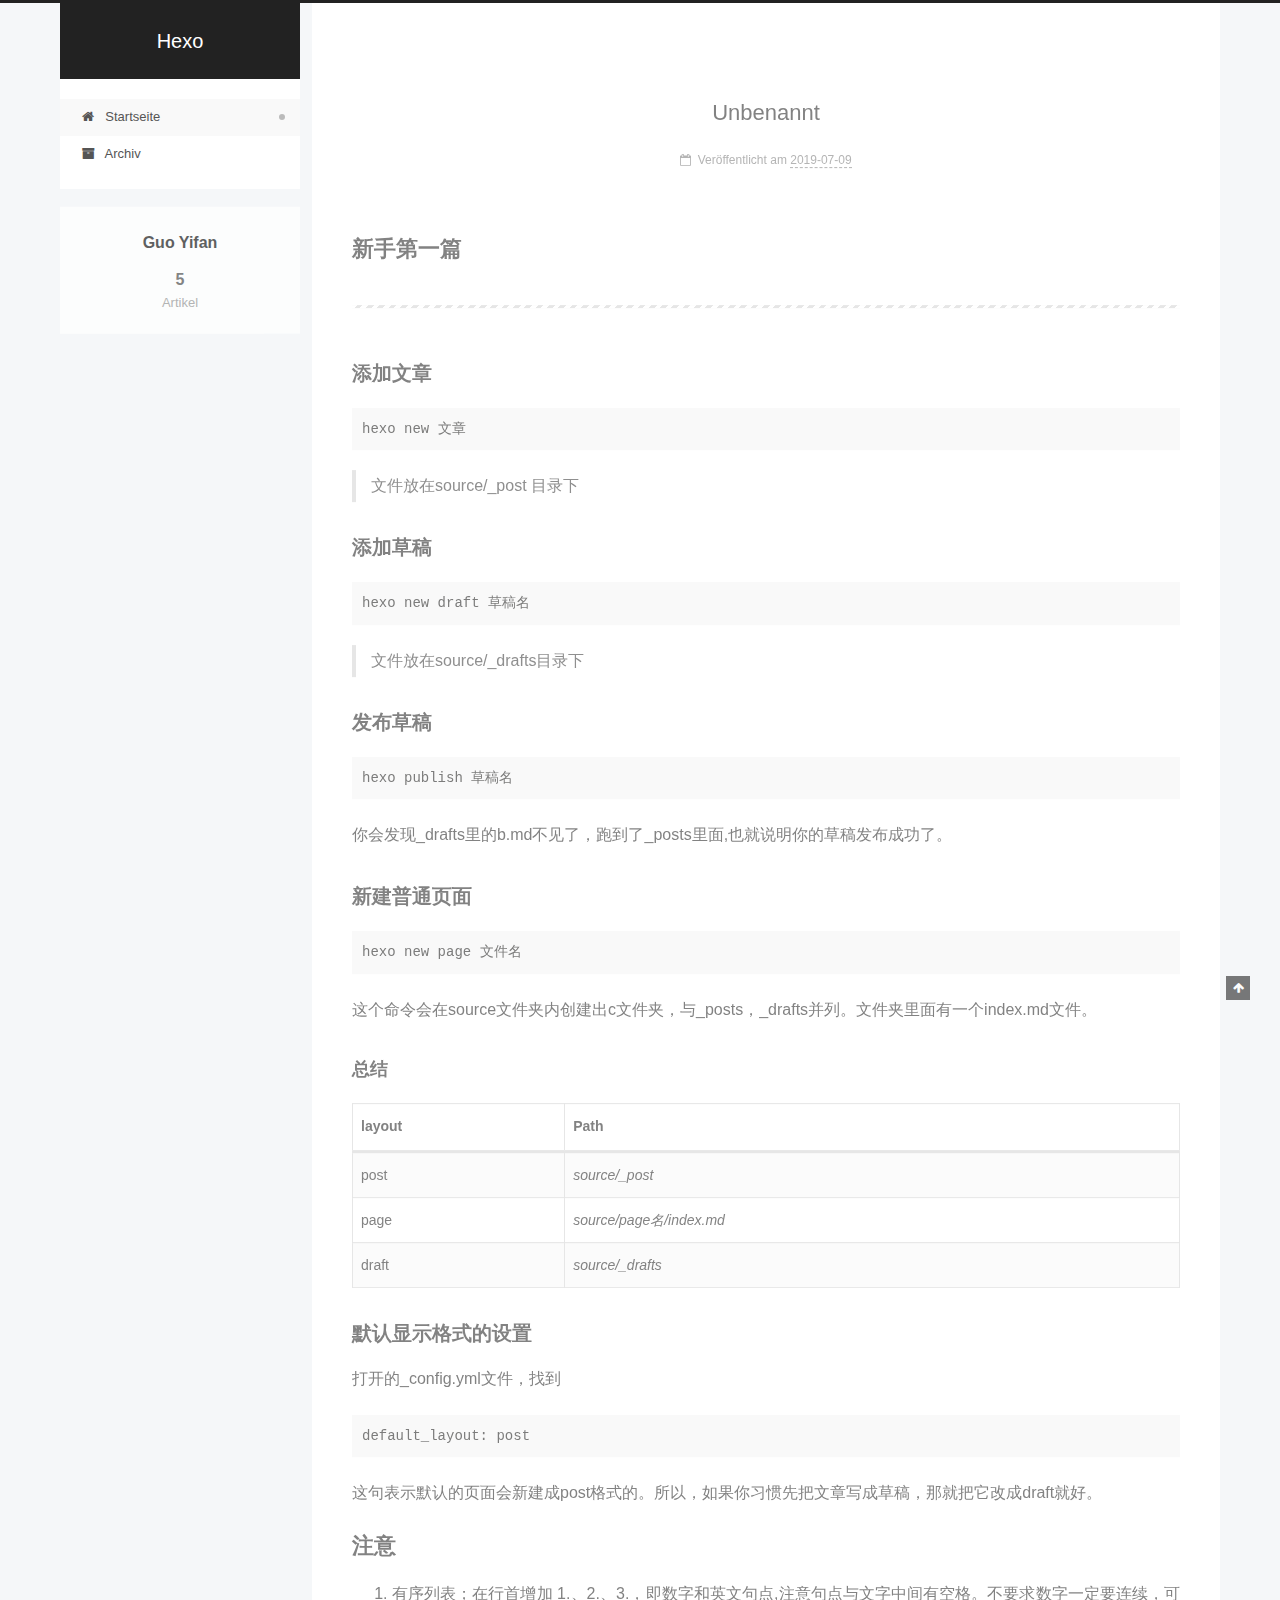
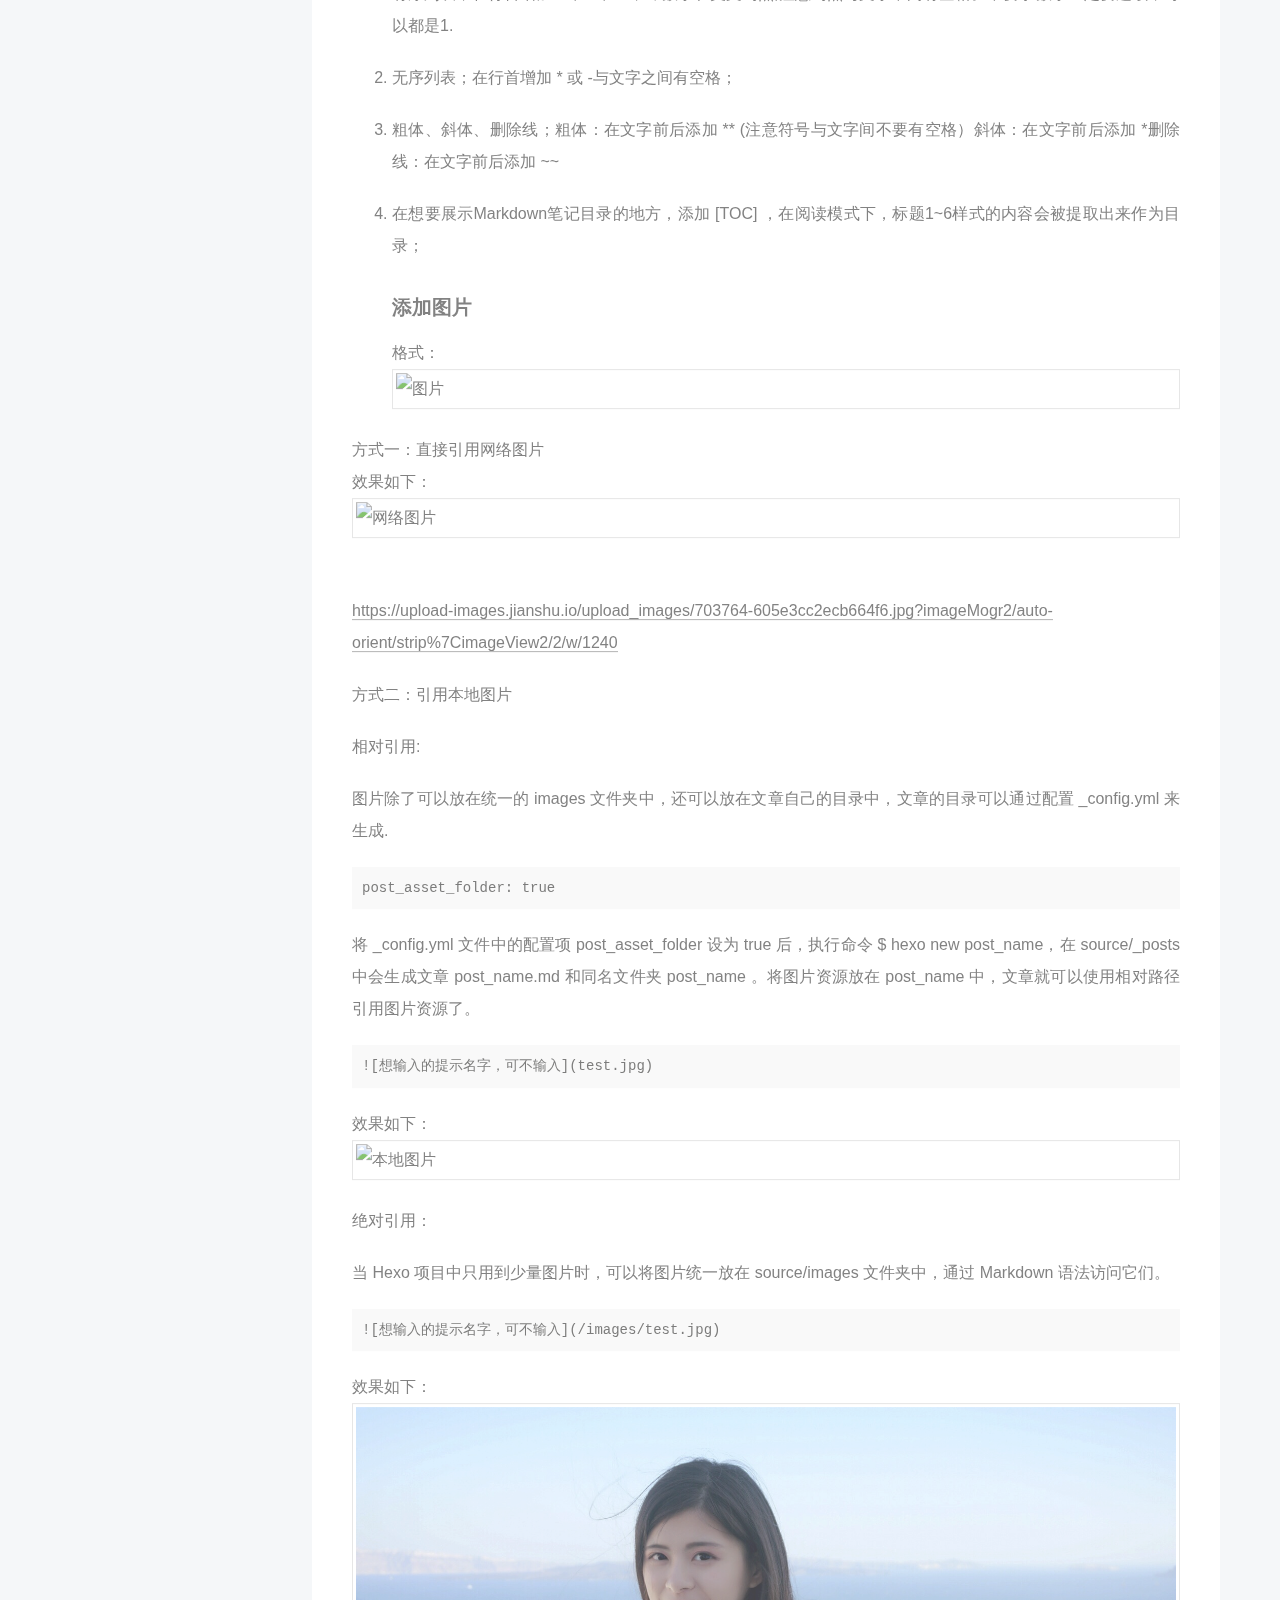
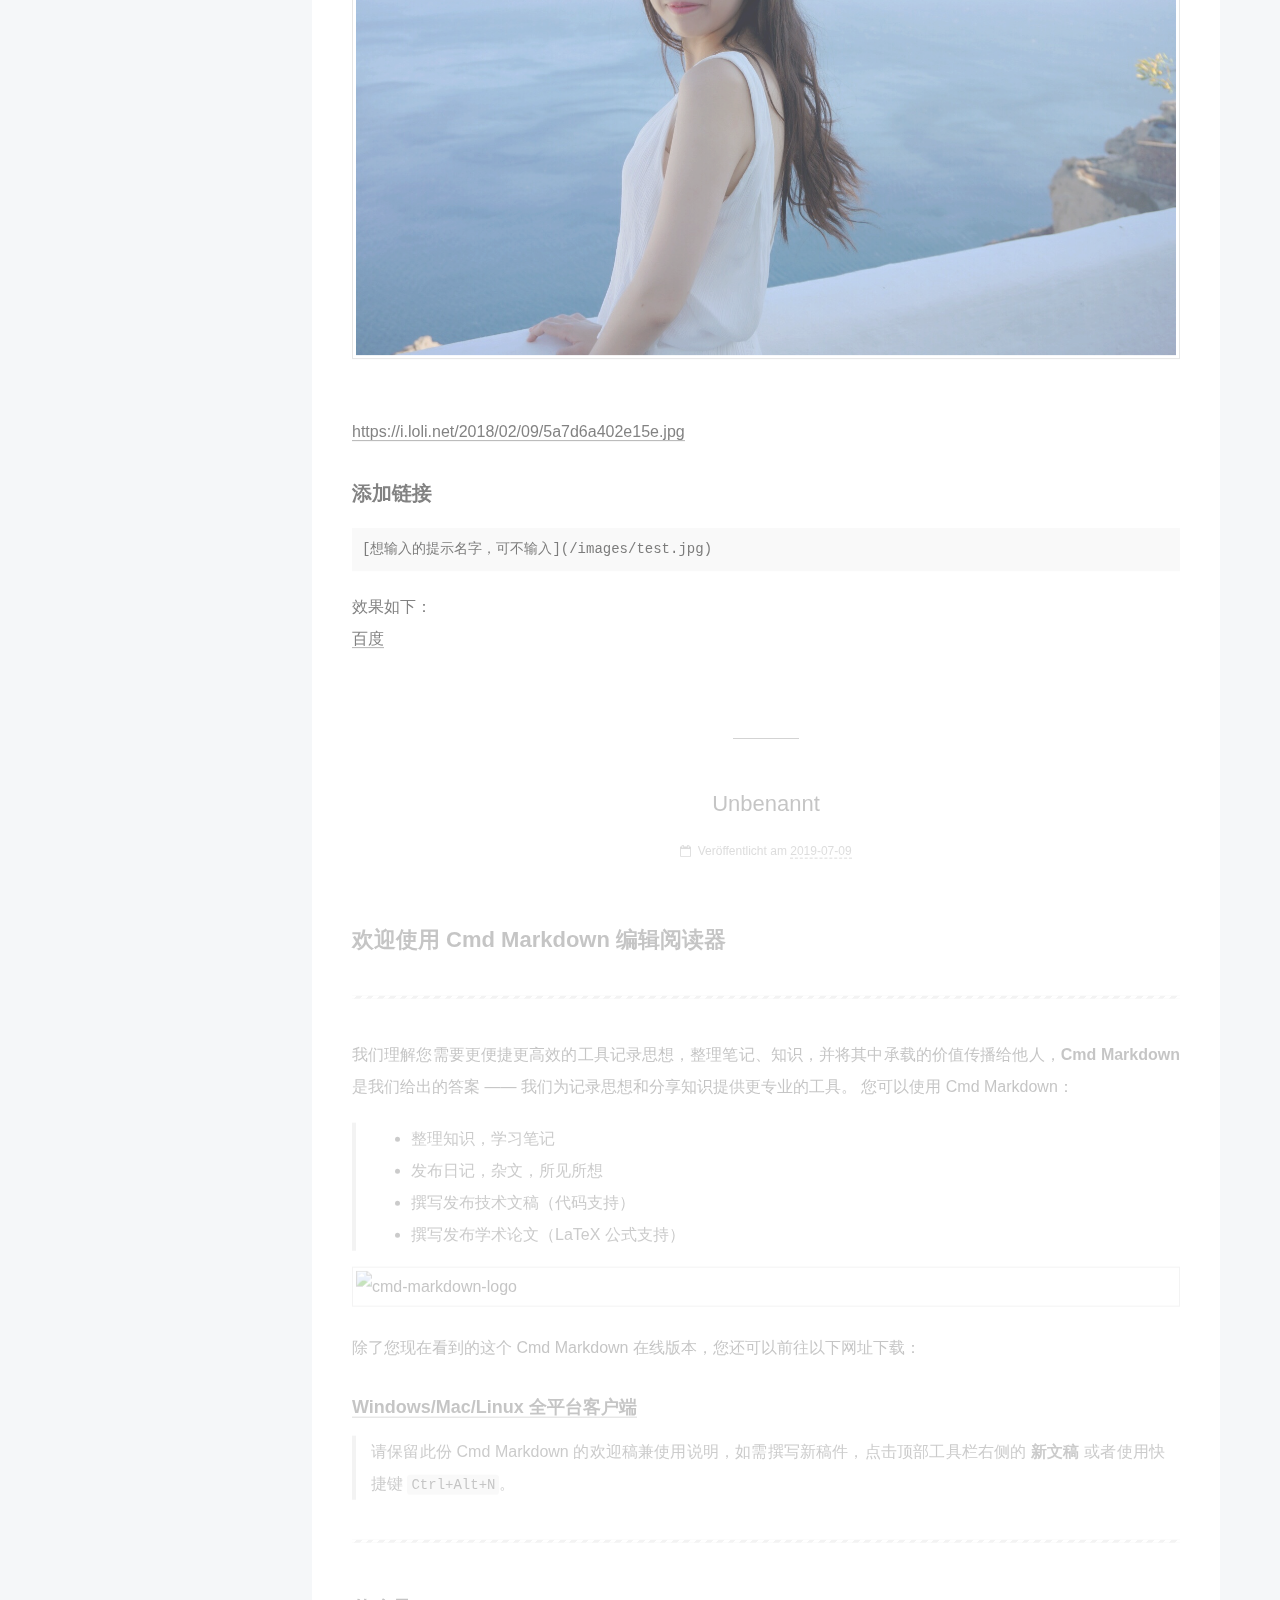
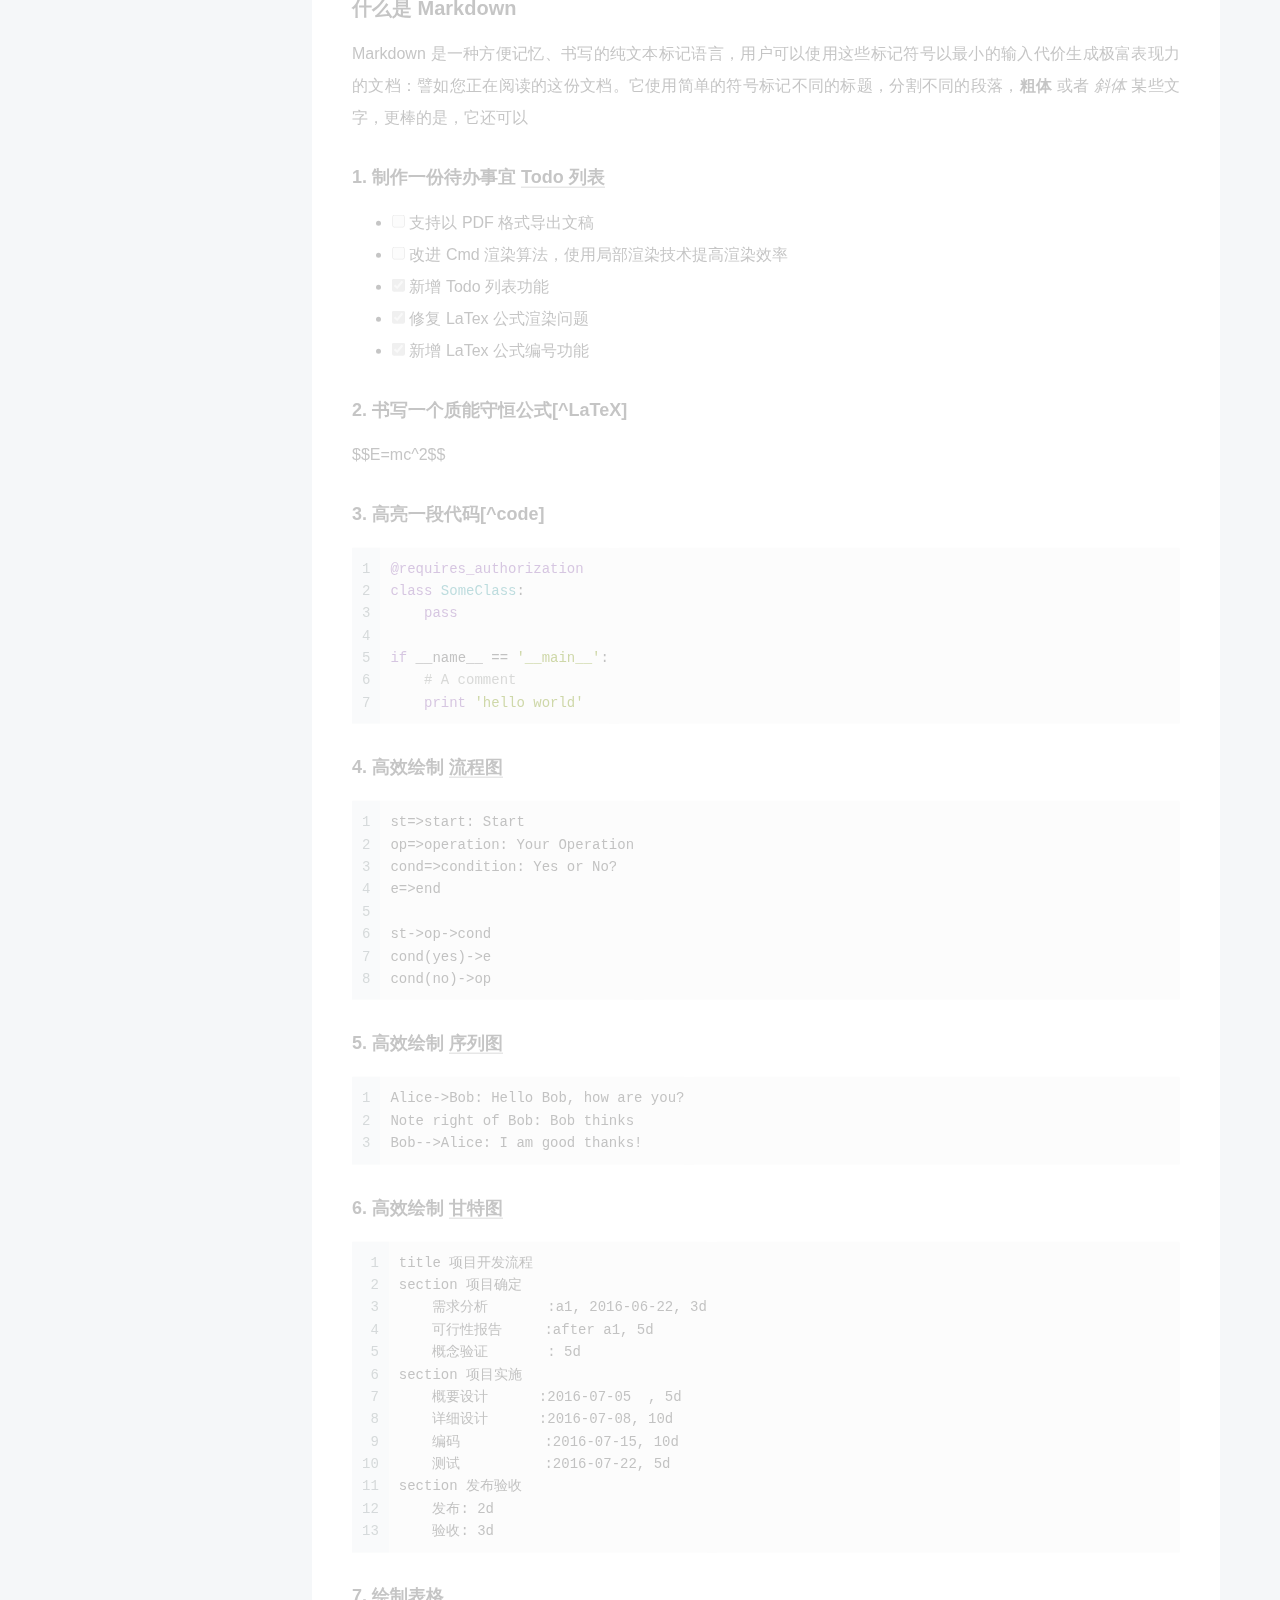
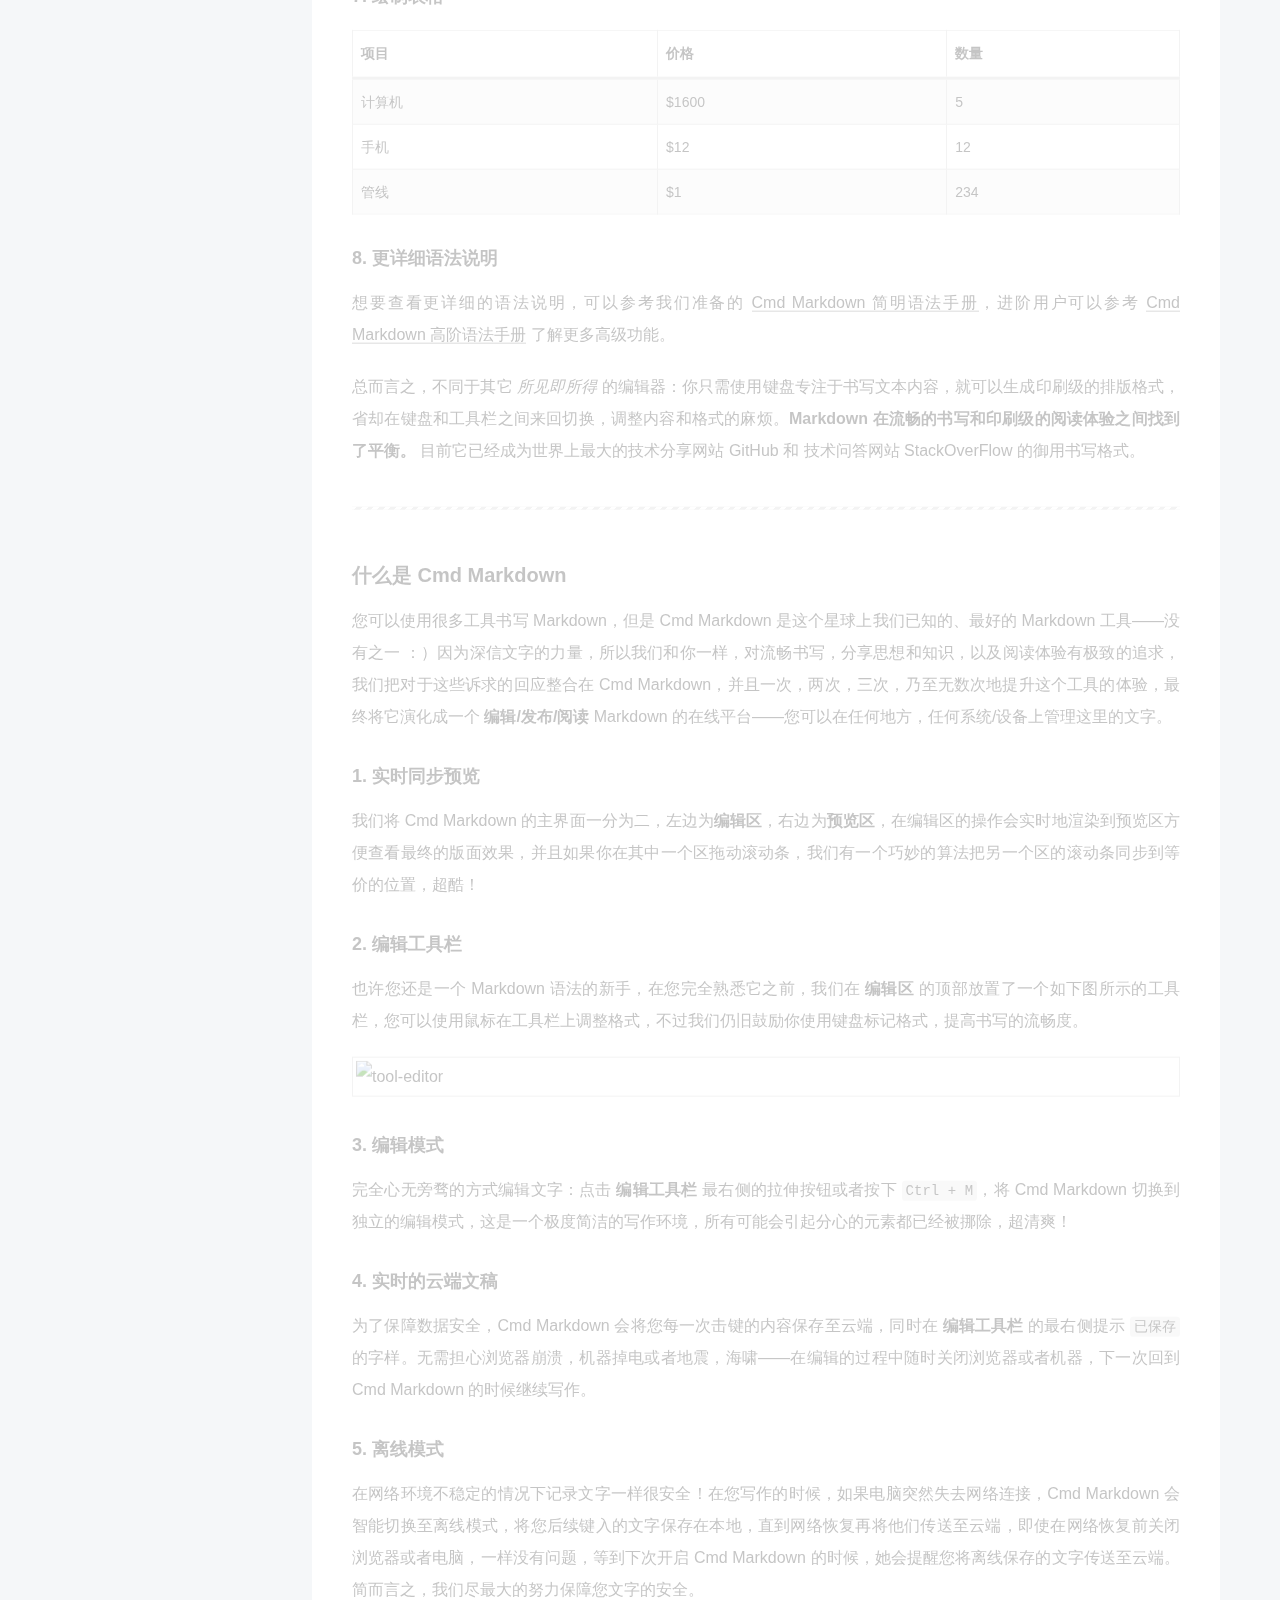
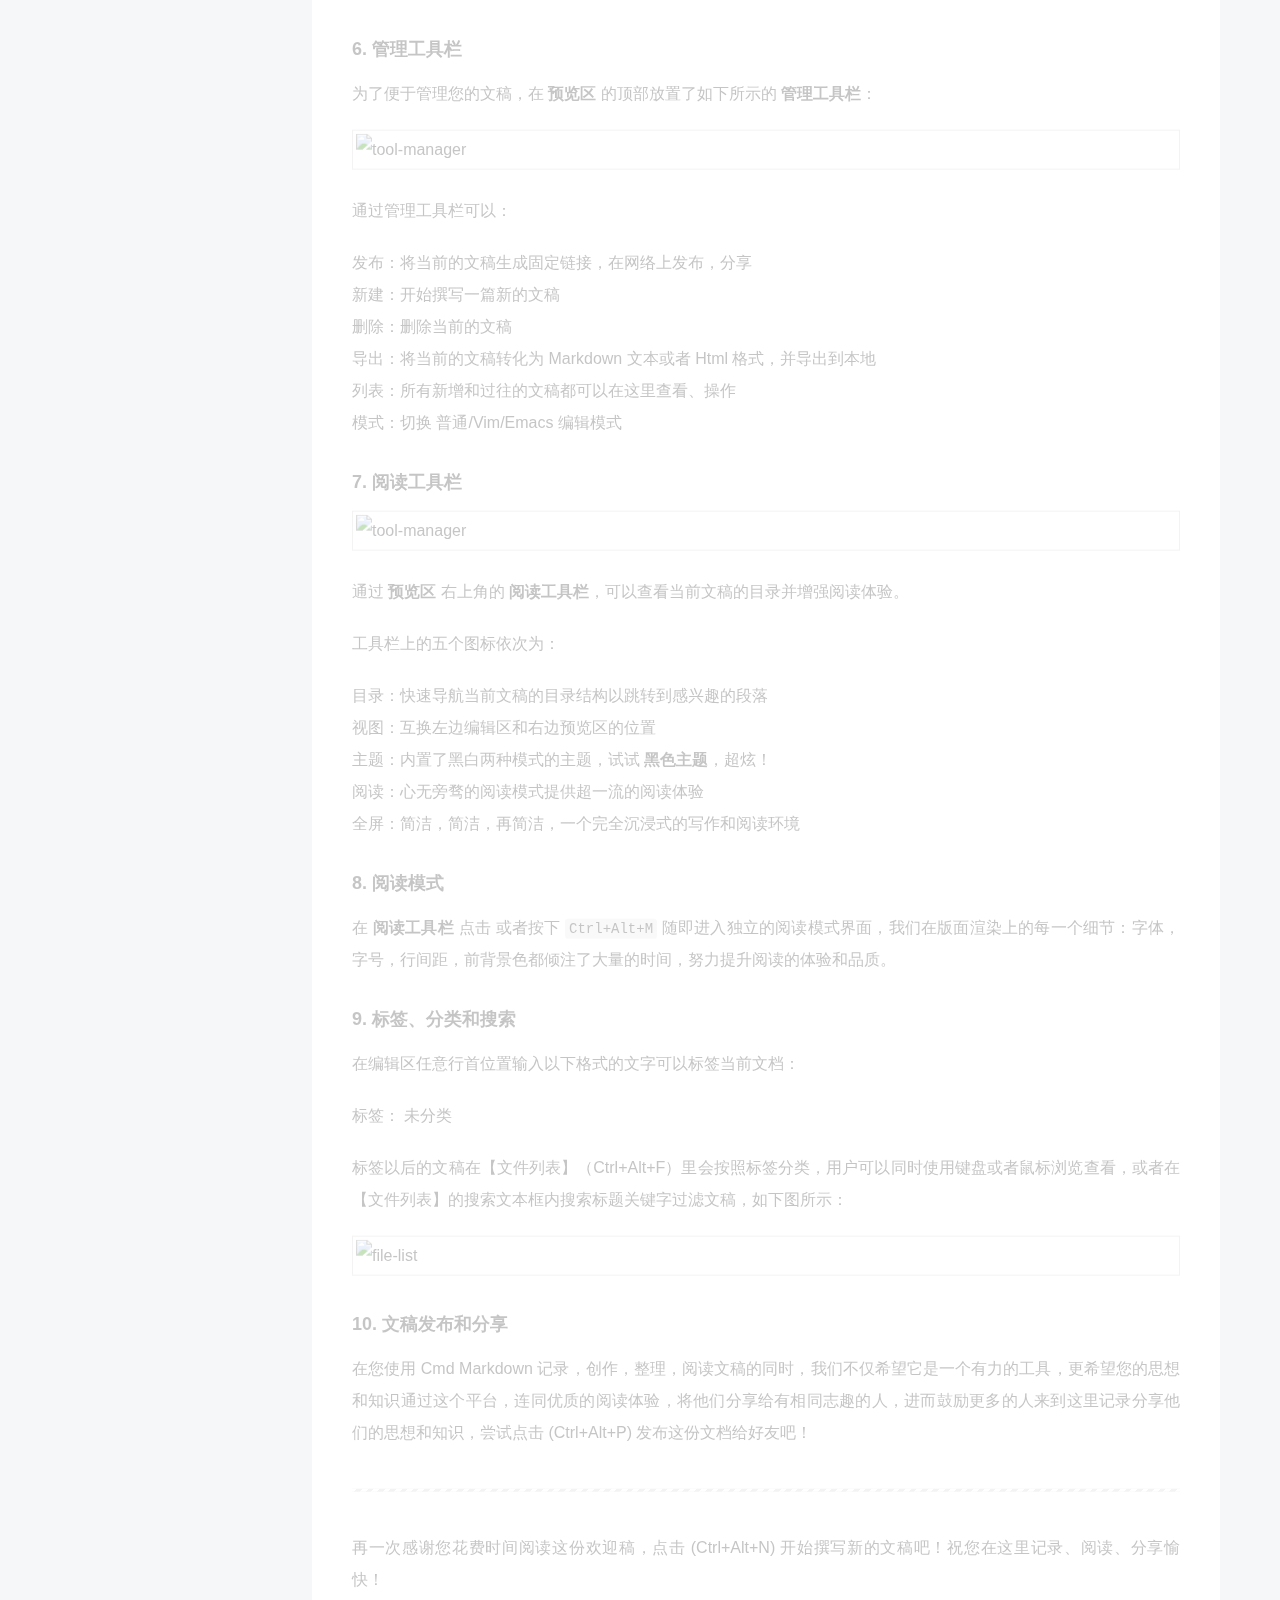
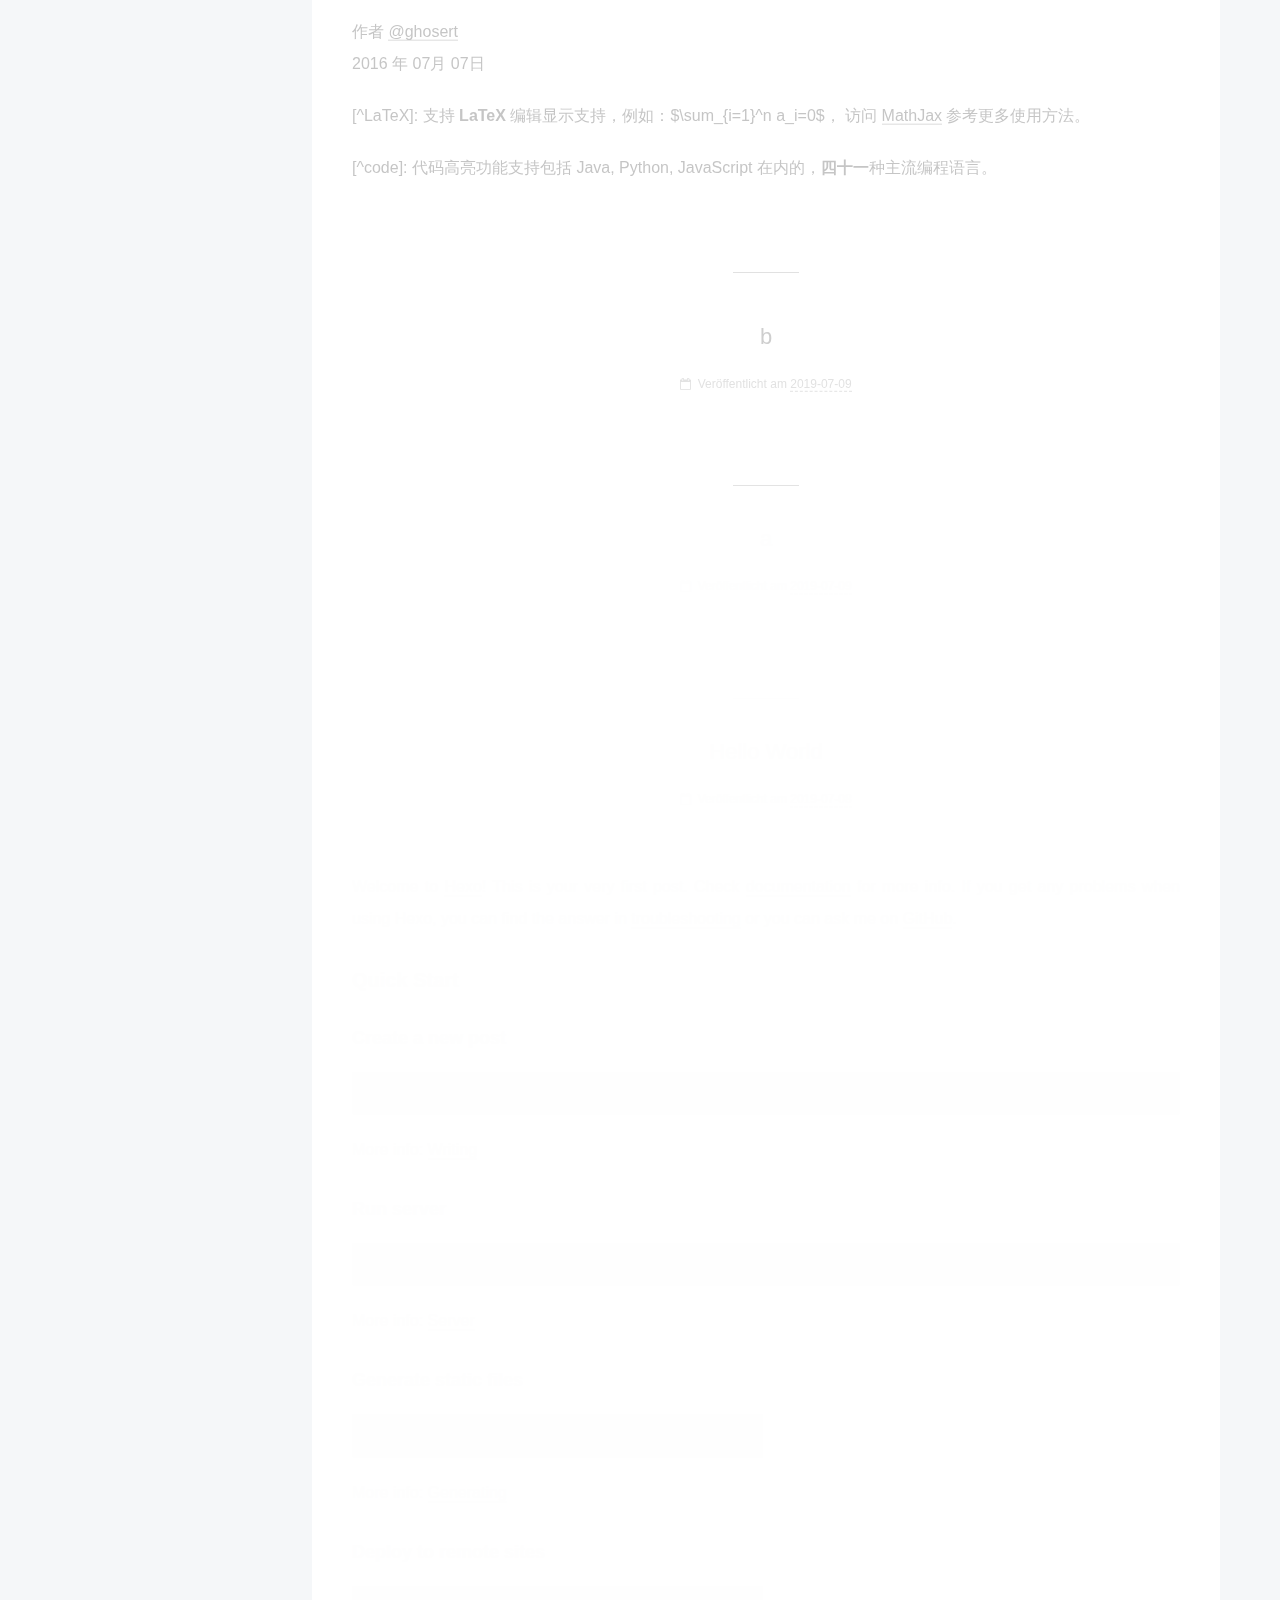
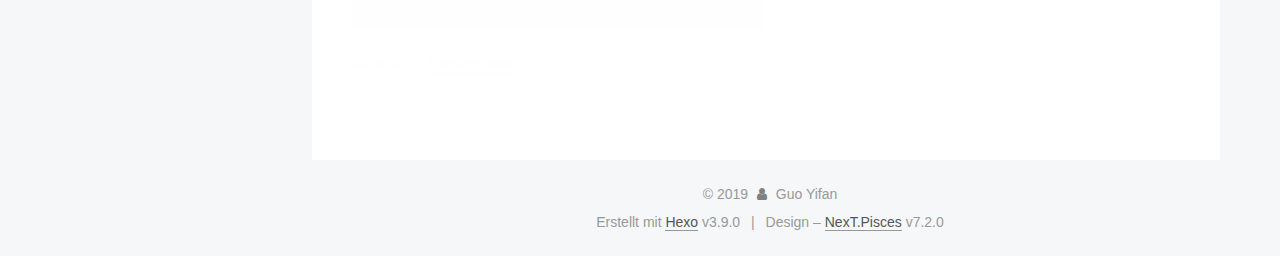
==== commit 793678e2: "Site updated: 2019-07-09 15:49:36" ====
--- a/index.html
+++ b/index.html
@@ -327,7 +327,7 @@
                 
               
 
-              <time title="Erstellt: 2019-07-09 13:51:45 / Geändert am: 15:44:31" itemprop="dateCreated datePublished" datetime="2019-07-09T13:51:45+08:00">2019-07-09</time>
+              <time title="Erstellt: 2019-07-09 13:51:45 / Geändert am: 15:49:19" itemprop="dateCreated datePublished" datetime="2019-07-09T13:51:45+08:00">2019-07-09</time>
             </span>
           
 
@@ -413,17 +413,16 @@
 <h2 id="添加图片"><a href="#添加图片" class="headerlink" title="添加图片"></a>添加图片</h2><p>格式：<br><img src="%E8%BF%9E%E6%8E%A5/%E7%BB%9D%E5%AF%B9%E8%B7%AF%E5%BE%84/%E7%9B%B8%E5%AF%B9%E8%B7%AF%E5%BE%84" alt="图片"></p>
 </li>
 </ol>
-<p>方式一：直接引用网络图片<br> <img src="https://upload-images.jianshu.io/upload_images/703764-605e3cc2ecb664f6.jpg?imageMogr2/auto-orient/strip%7CimageView2/2/w/1240" alt="网络图片"><br> <a href="https://upload-images.jianshu.io/upload_images/703764-605e3cc2ecb664f6.jpg?imageMogr2/auto-orient/strip%7CimageView2/2/w/1240" target="_blank" rel="noopener">https://upload-images.jianshu.io/upload_images/703764-605e3cc2ecb664f6.jpg?imageMogr2/auto-orient/strip%7CimageView2/2/w/1240</a></p>
+<p>方式一：直接引用网络图片<br>效果如下：<br> <img src="https://upload-images.jianshu.io/upload_images/703764-605e3cc2ecb664f6.jpg?imageMogr2/auto-orient/strip%7CimageView2/2/w/1240" alt="网络图片"><br> <a href="https://upload-images.jianshu.io/upload_images/703764-605e3cc2ecb664f6.jpg?imageMogr2/auto-orient/strip%7CimageView2/2/w/1240" target="_blank" rel="noopener">https://upload-images.jianshu.io/upload_images/703764-605e3cc2ecb664f6.jpg?imageMogr2/auto-orient/strip%7CimageView2/2/w/1240</a></p>
 <p>方式二：引用本地图片</p>
 <p>相对引用:</p>
 <p>图片除了可以放在统一的 images 文件夹中，还可以放在文章自己的目录中，文章的目录可以通过配置 _config.yml 来生成.</p>
 <pre><code>post_asset_folder: true</code></pre><p>将 _config.yml 文件中的配置项 post_asset_folder 设为 true 后，执行命令 $ hexo new post_name，在 source/_posts 中会生成文章 post_name.md 和同名文件夹 post_name 。将图片资源放在 post_name 中，文章就可以使用相对路径引用图片资源了。</p>
-<pre><code>![想输入的提示名字，可不输入](test.jpg)</code></pre><p><img src="test.jpg" alt="本地图片"></p>
+<pre><code>![想输入的提示名字，可不输入](test.jpg)</code></pre><p>效果如下：<br><img src="test.jpg" alt="本地图片"></p>
 <p>绝对引用：</p>
-<pre><code>    当 Hexo 项目中只用到少量图片时，可以将图片统一放在 source/images 文件夹中，通过 Markdown 语法访问它们。
-
-![想输入的提示名字，可不输入](/images/test.jpg)</code></pre><p><img src="/images/test.jpg" alt="本地图片"><br><a href="https://i.loli.net/2018/02/09/5a7d6a402e15e.jpg" target="_blank" rel="noopener">https://i.loli.net/2018/02/09/5a7d6a402e15e.jpg</a></p>
-<h2 id="添加链接"><a href="#添加链接" class="headerlink" title="添加链接"></a>添加链接</h2><pre><code>[想输入的提示名字，可不输入](/images/test.jpg)</code></pre><p> <a href="https://www.baidu.com" target="_blank" rel="noopener">百度</a></p>
+<p>当 Hexo 项目中只用到少量图片时，可以将图片统一放在 source/images 文件夹中，通过 Markdown 语法访问它们。</p>
+<pre><code>![想输入的提示名字，可不输入](/images/test.jpg)</code></pre><p>效果如下：<br><img src="/images/test.jpg" alt="本地图片"><br><a href="https://i.loli.net/2018/02/09/5a7d6a402e15e.jpg" target="_blank" rel="noopener">https://i.loli.net/2018/02/09/5a7d6a402e15e.jpg</a></p>
+<h2 id="添加链接"><a href="#添加链接" class="headerlink" title="添加链接"></a>添加链接</h2><pre><code>[想输入的提示名字，可不输入](/images/test.jpg)</code></pre><p> 效果如下：<br> <a href="https://www.baidu.com" target="_blank" rel="noopener">百度</a></p>
 
           
         
--- a/css/main.css
+++ b/css/main.css
@@ -1741,7 +1741,7 @@
   width: 4px;
   height: 4px;
   border-radius: 50%;
-  background: #44ff01;
+  background: #c3f5ff;
 }
 .feed-link,
 .chat {
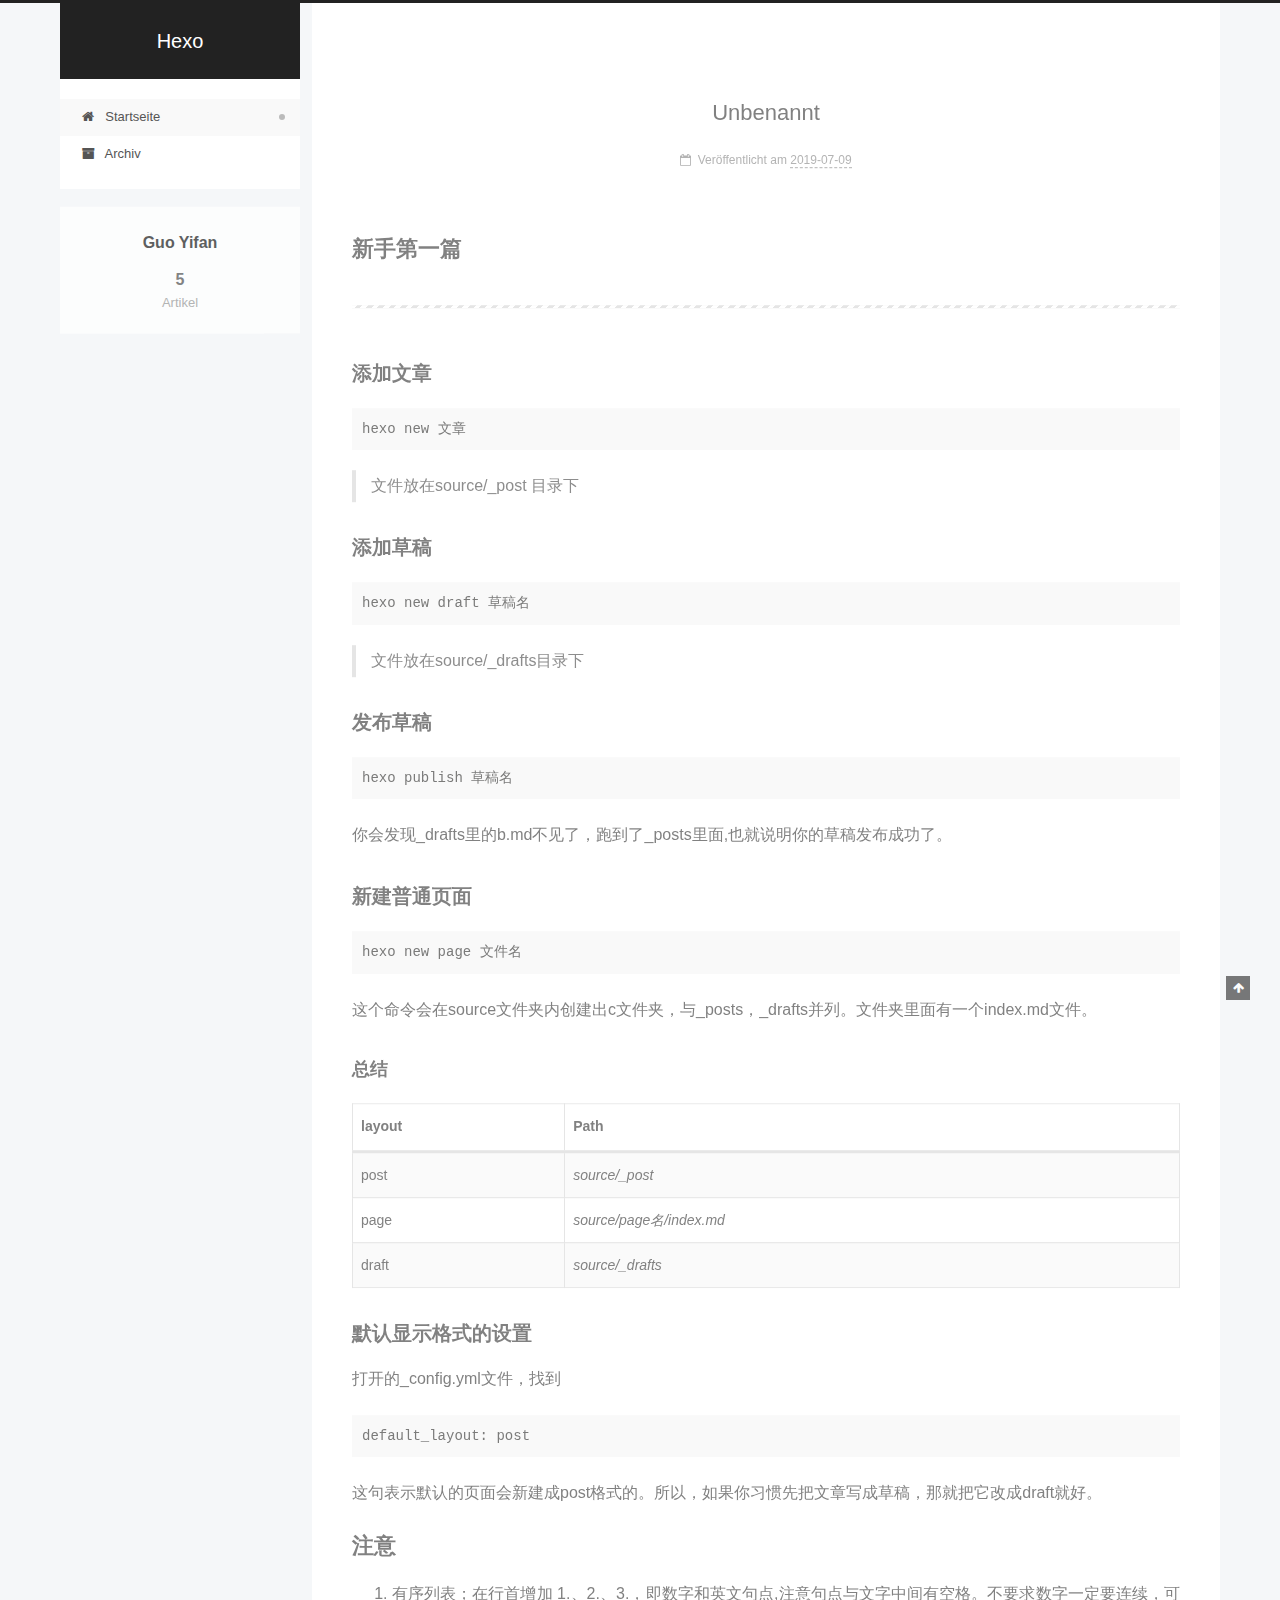
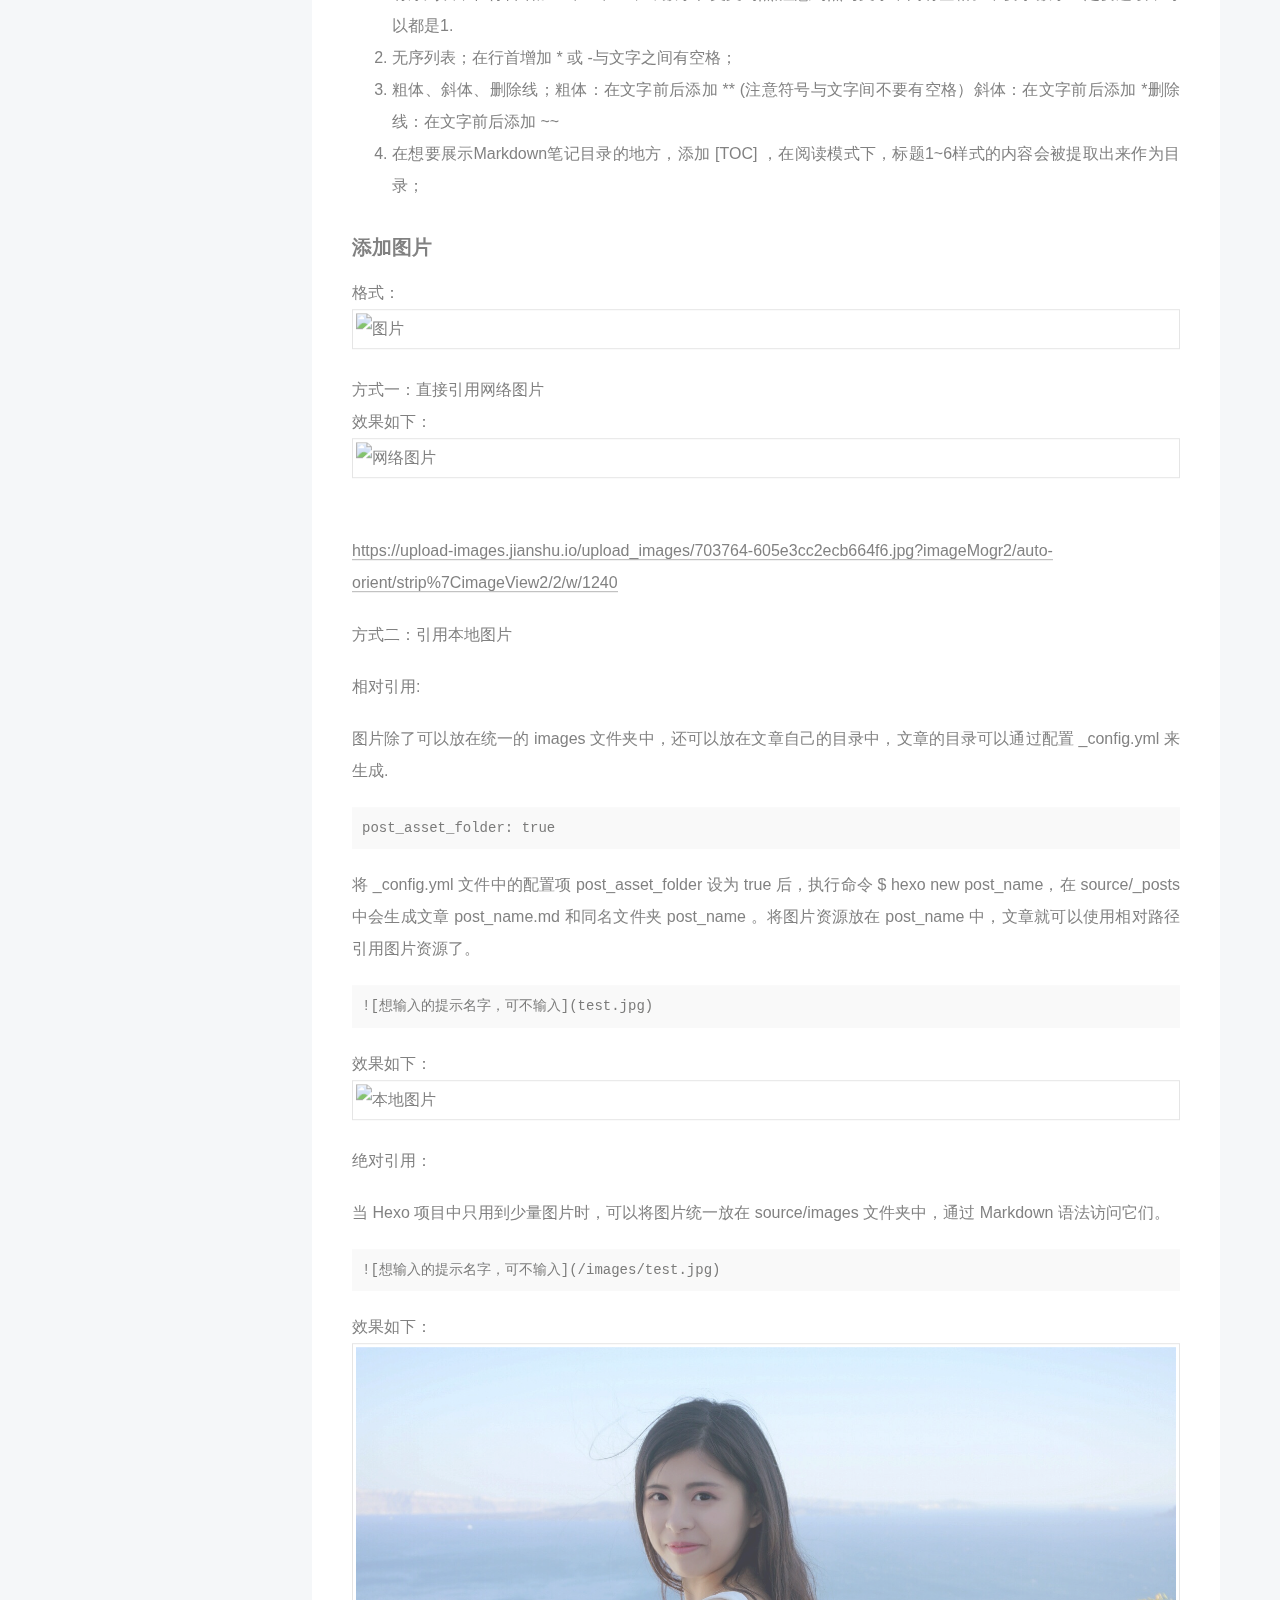
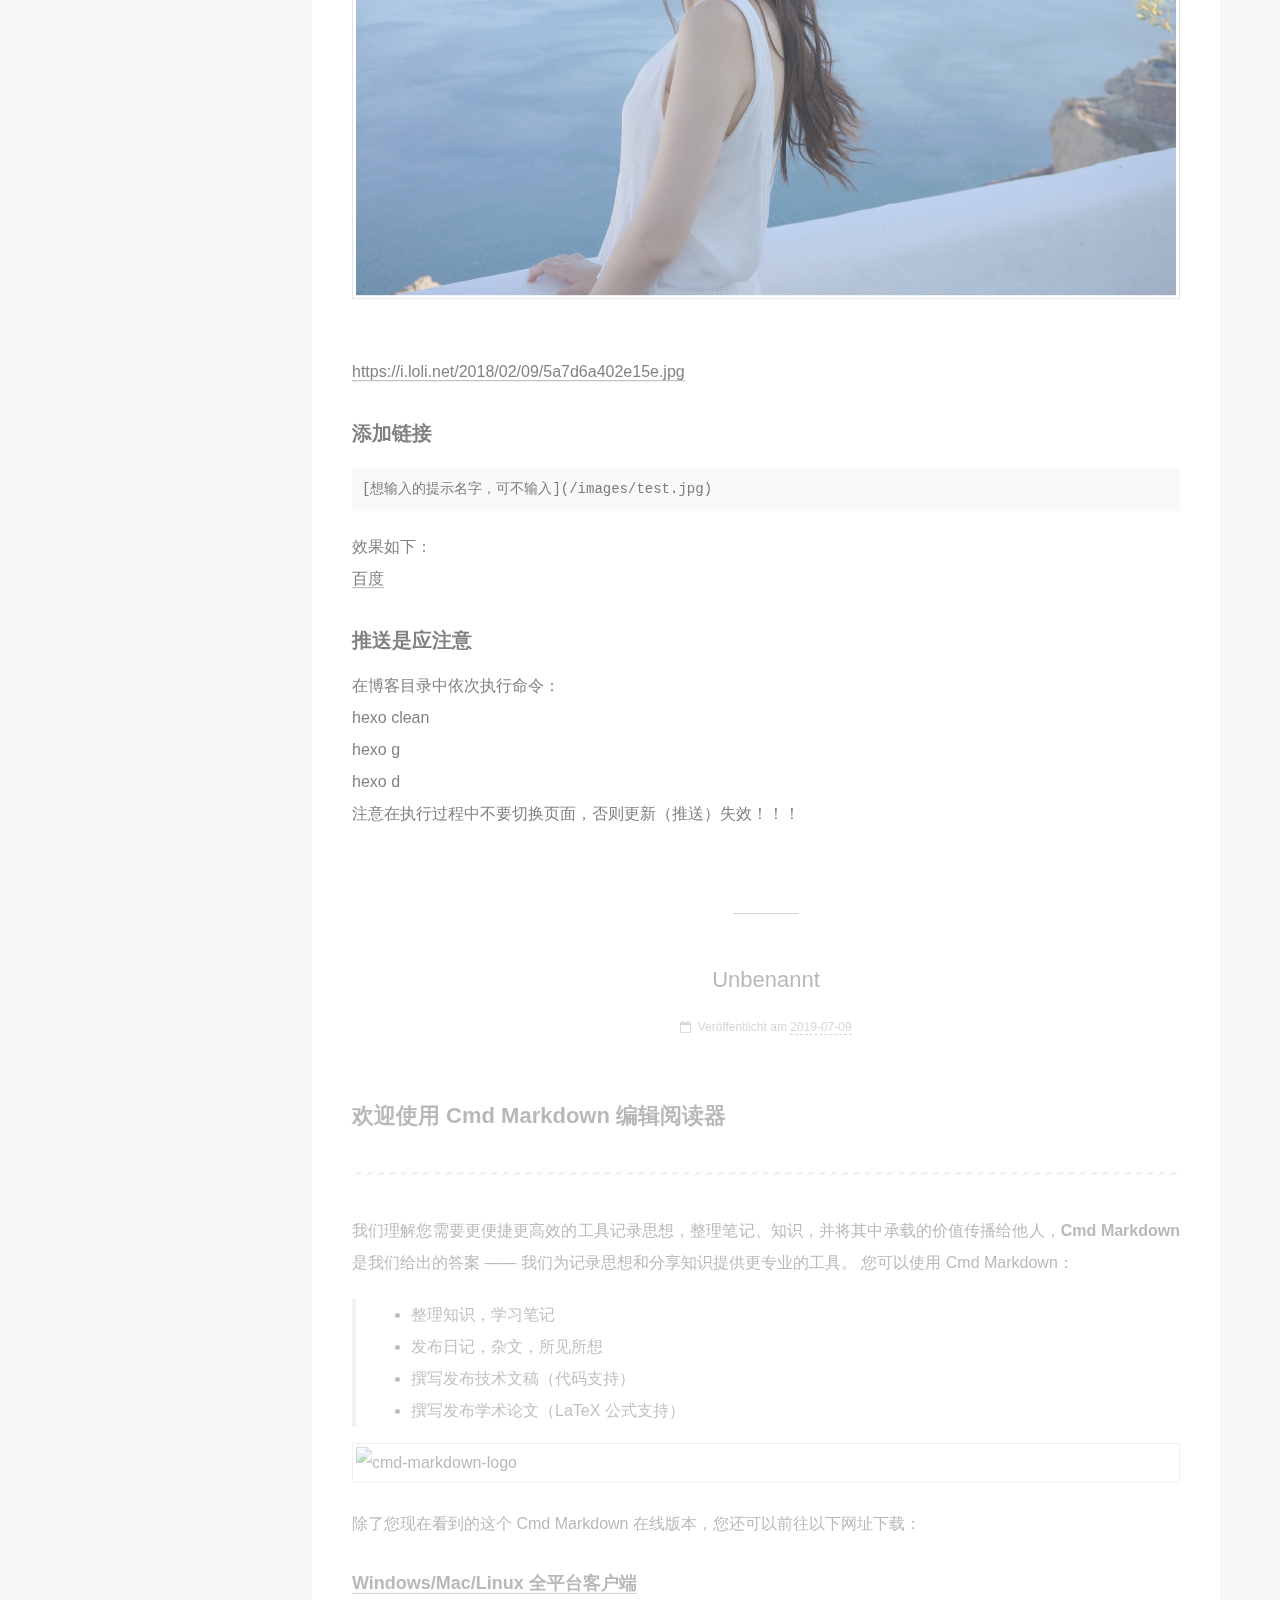
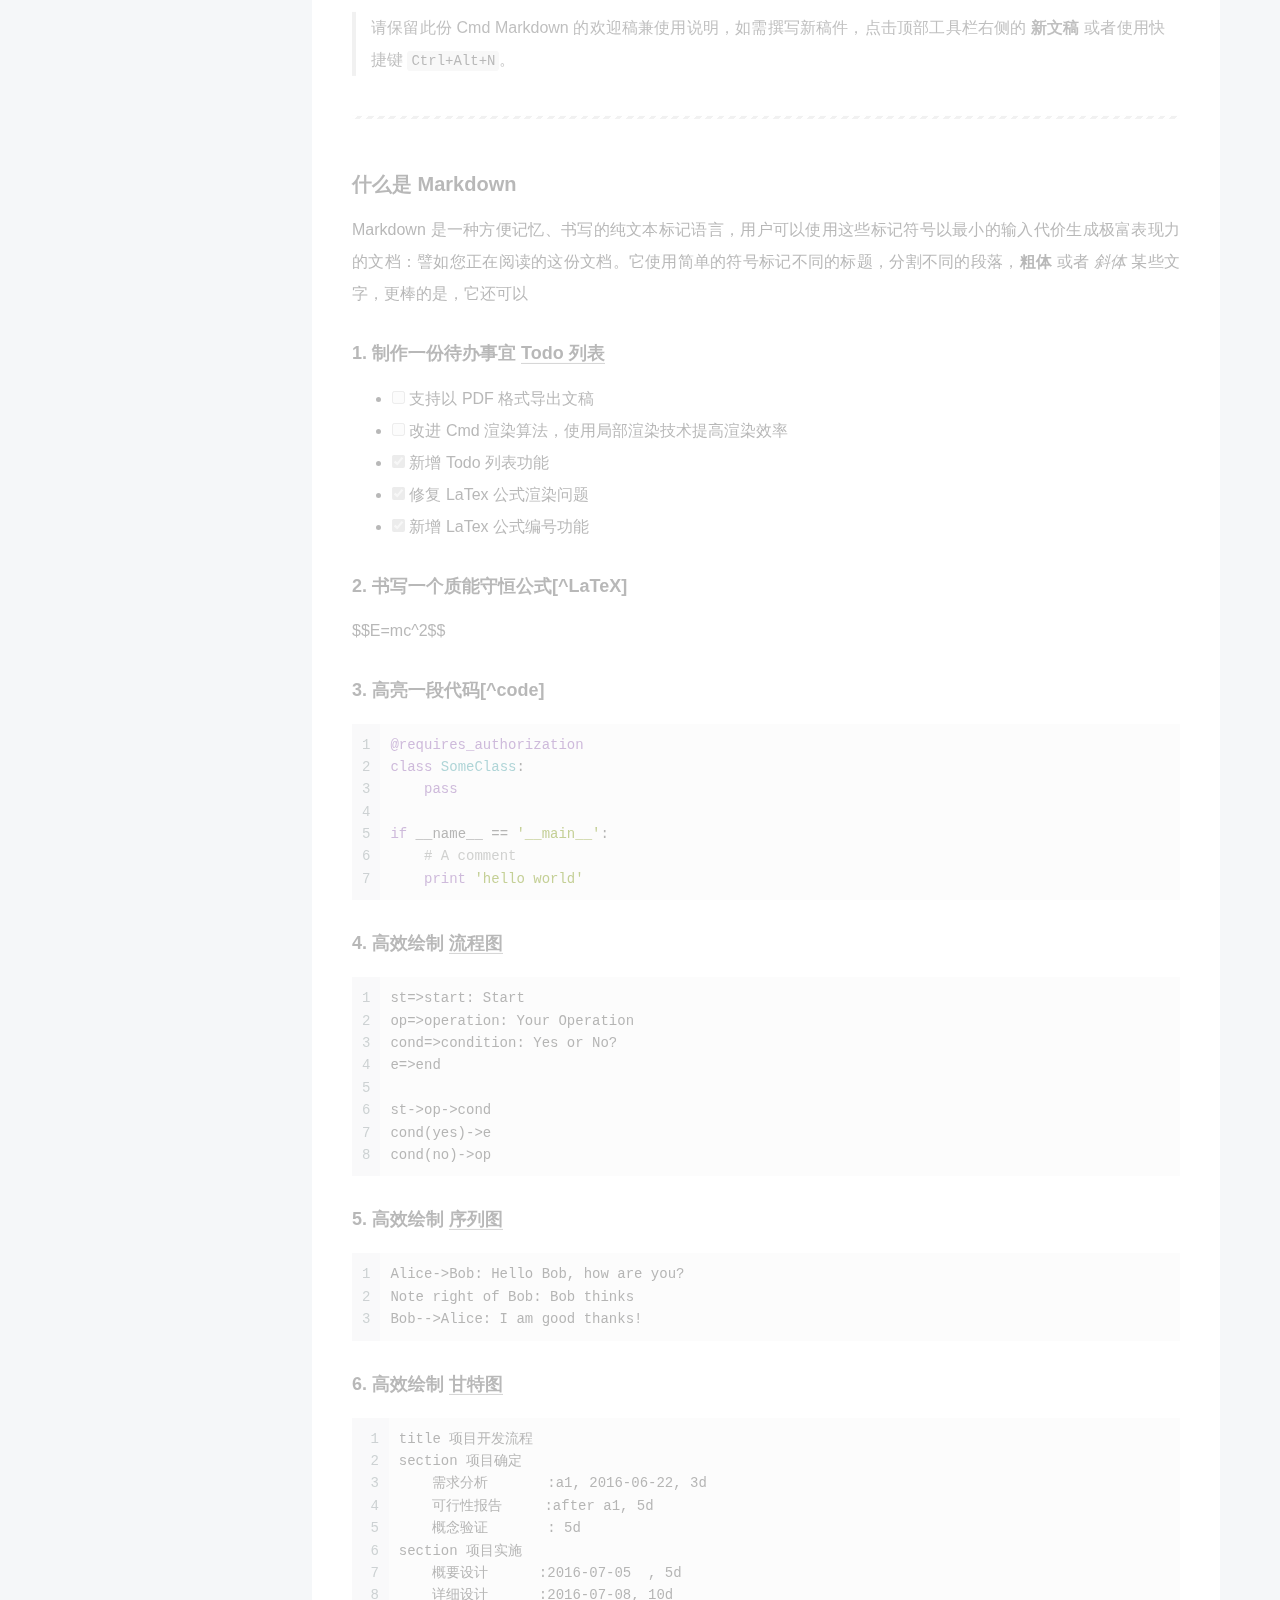
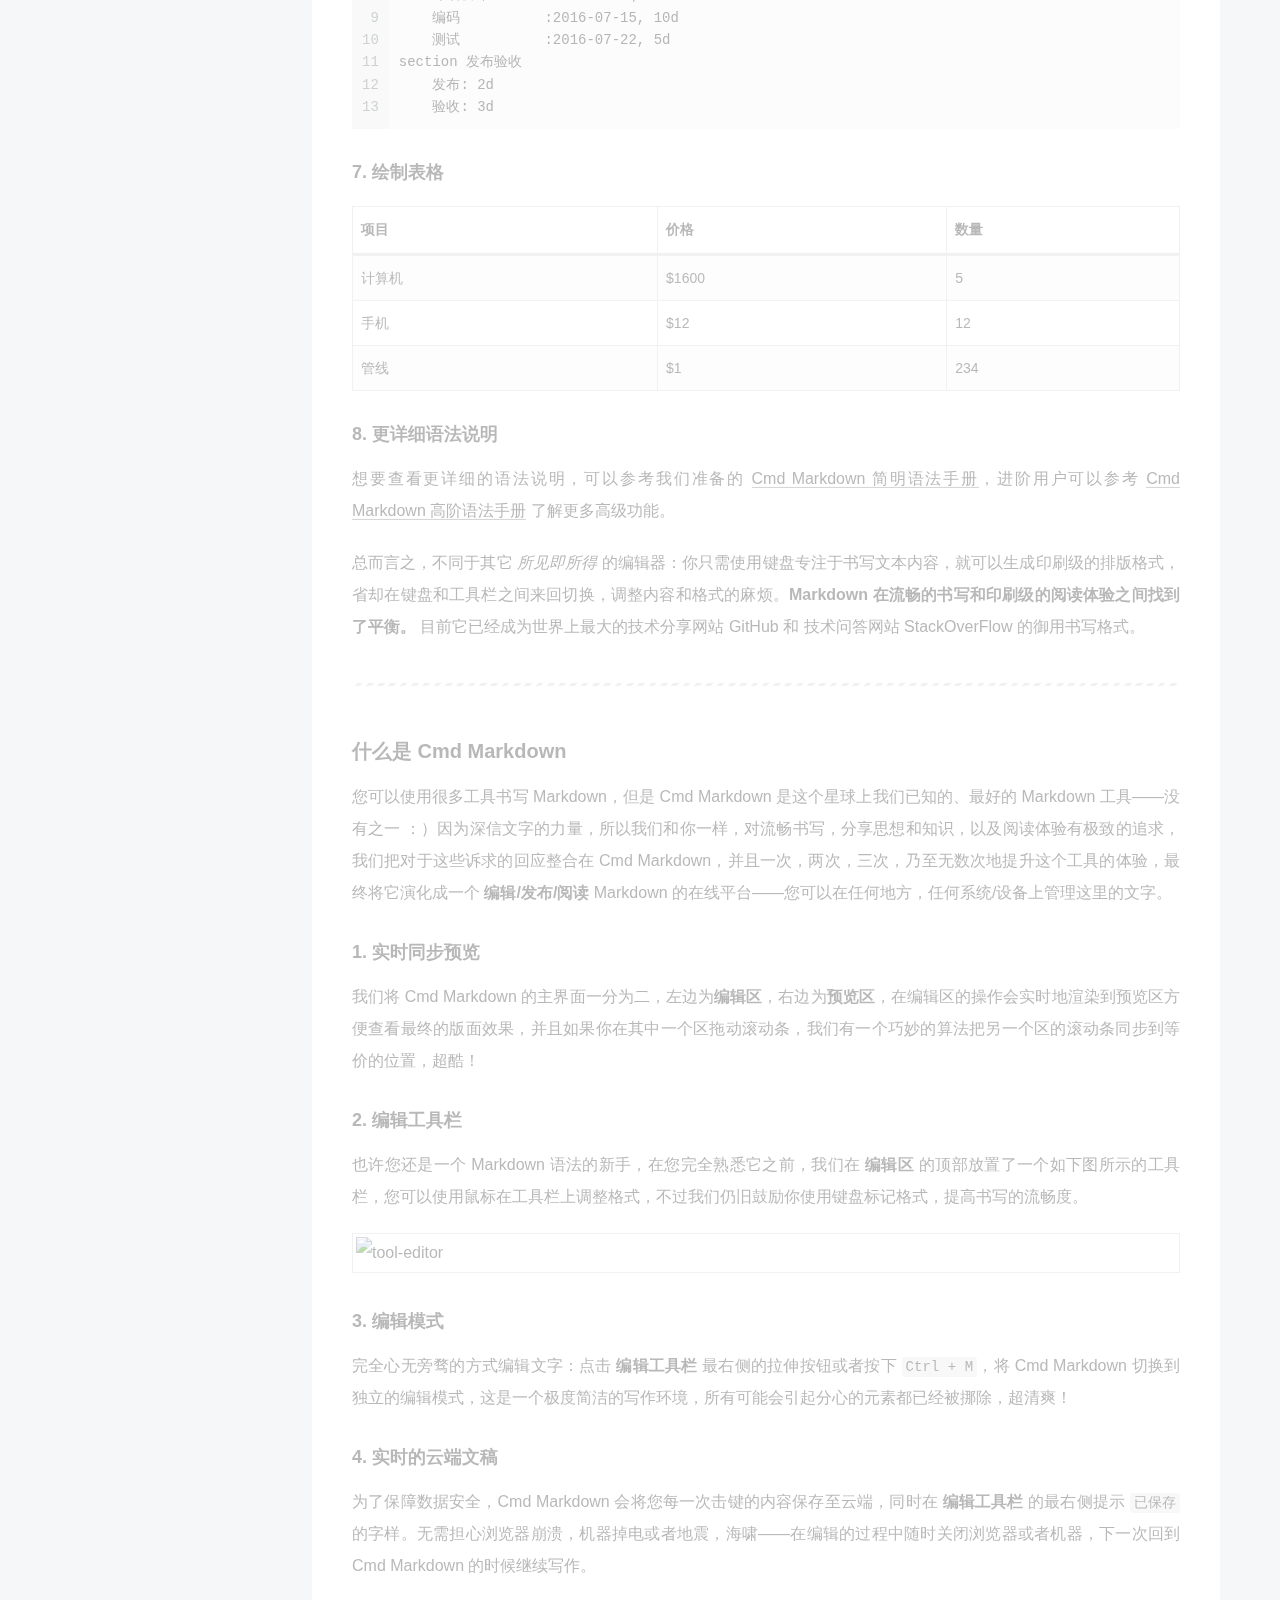
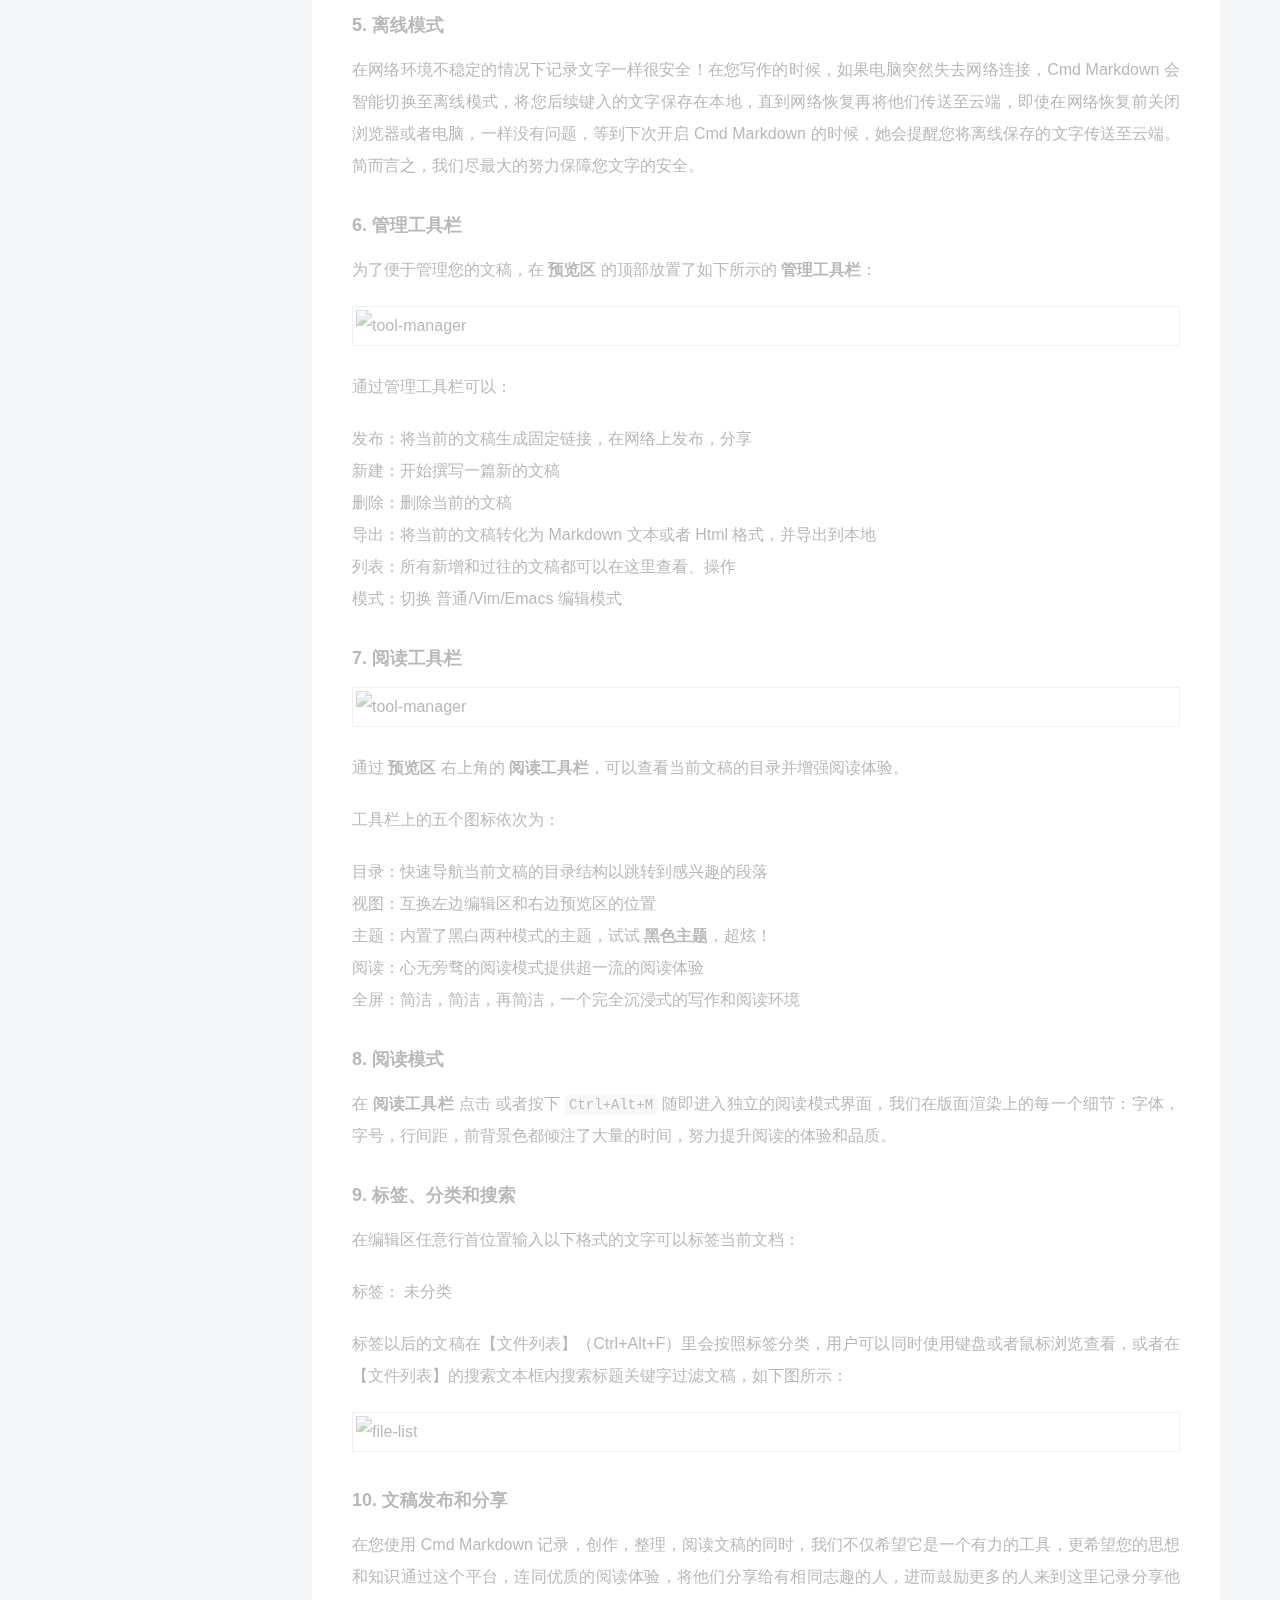
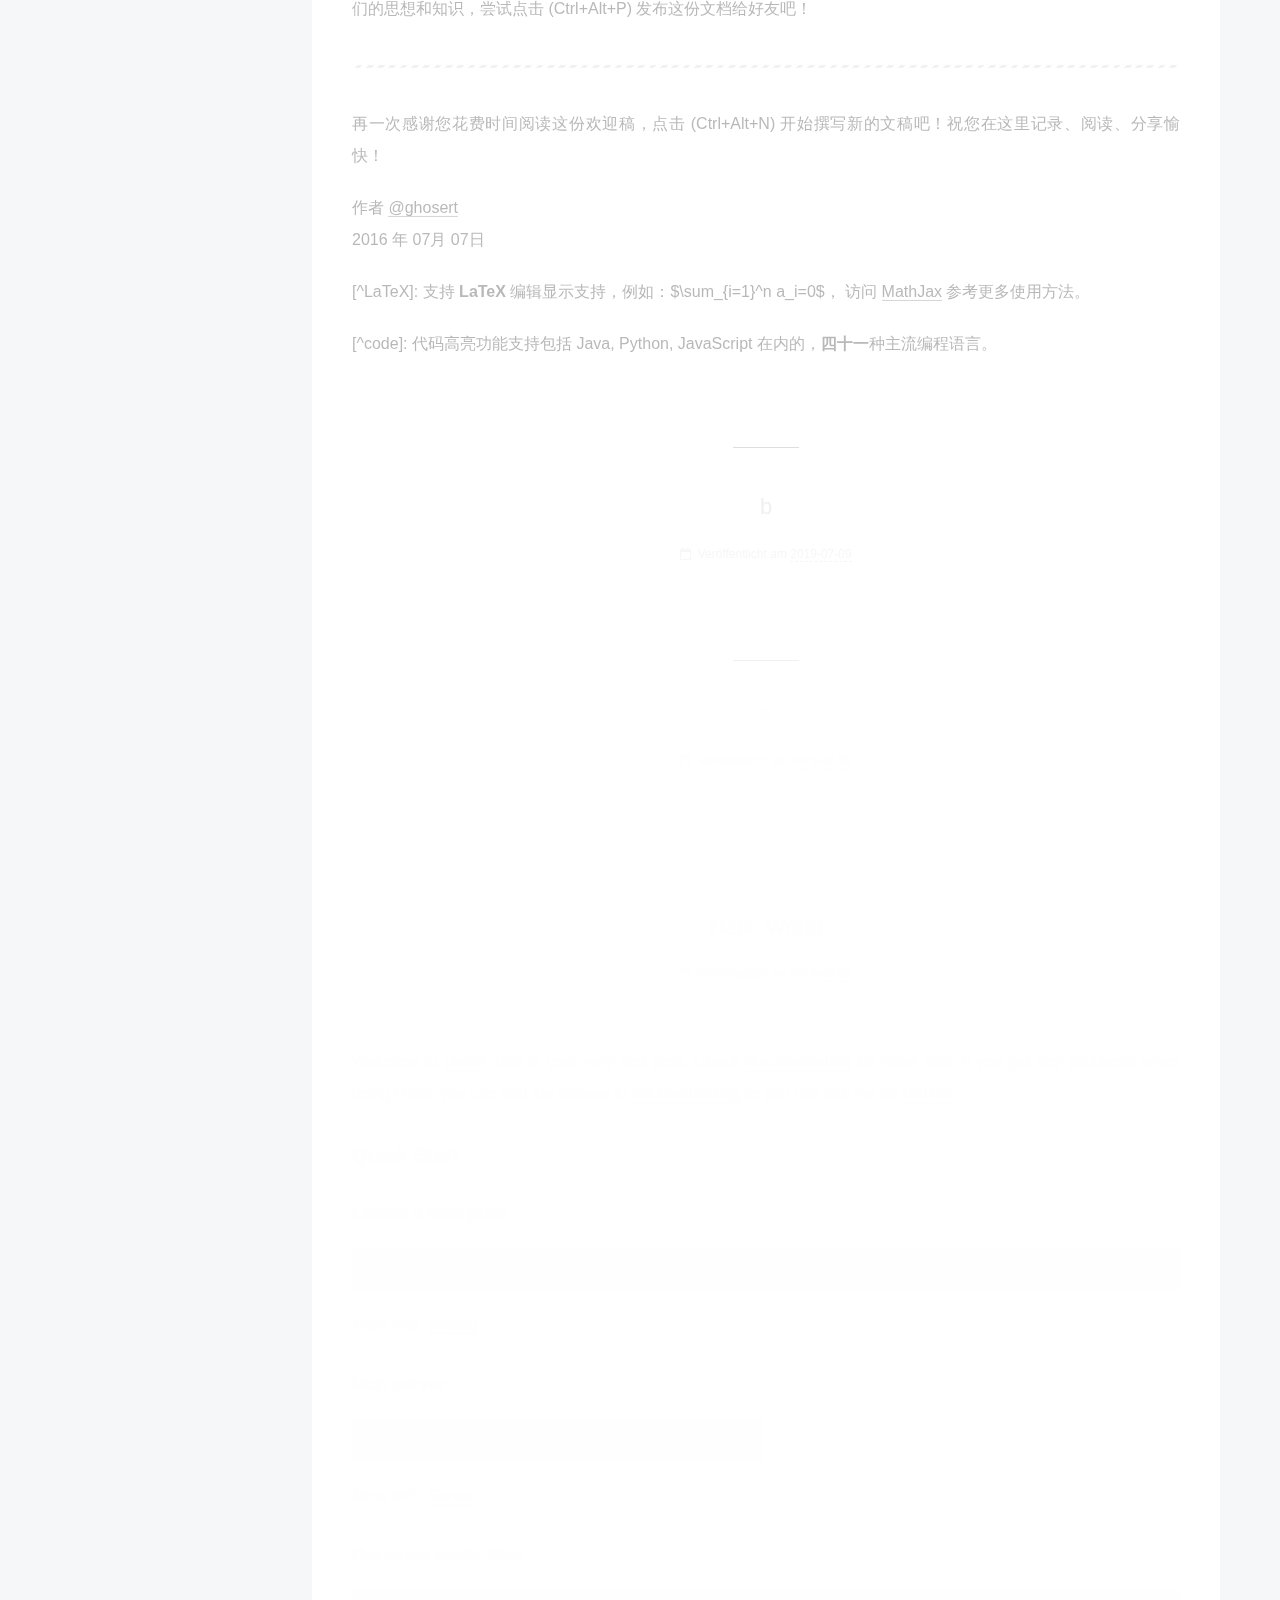
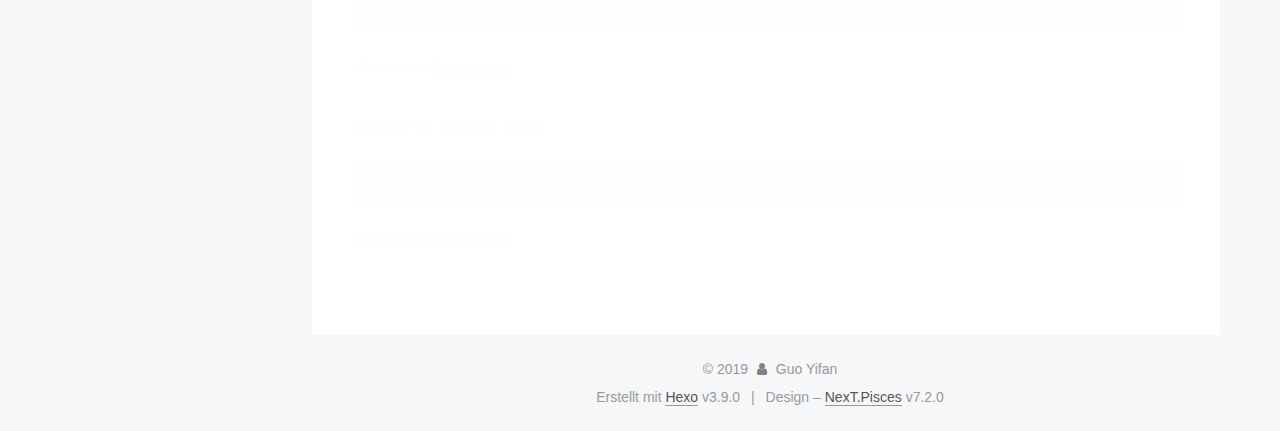
==== commit b474dceb: "Site updated: 2019-07-09 15:57:02" ====
--- a/index.html
+++ b/index.html
@@ -327,7 +327,7 @@
                 
               
 
-              <time title="Erstellt: 2019-07-09 13:51:45 / Geändert am: 15:49:19" itemprop="dateCreated datePublished" datetime="2019-07-09T13:51:45+08:00">2019-07-09</time>
+              <time title="Erstellt: 2019-07-09 13:51:45 / Geändert am: 15:56:47" itemprop="dateCreated datePublished" datetime="2019-07-09T13:51:45+08:00">2019-07-09</time>
             </span>
           
 
@@ -403,16 +403,12 @@
 <h2 id="默认显示格式的设置"><a href="#默认显示格式的设置" class="headerlink" title="默认显示格式的设置"></a>默认显示格式的设置</h2><p>打开的_config.yml文件，找到</p>
 <pre><code>default_layout: post   </code></pre><p> 这句表示默认的页面会新建成post格式的。所以，如果你习惯先把文章写成草稿，那就把它改成draft就好。</p>
 <h1 id="注意"><a href="#注意" class="headerlink" title="注意"></a>注意</h1><ol>
-<li><p>有序列表；在行首增加 1.、2.、3.，即数字和英文句点,注意句点与文字中间有空格。不要求数字一定要连续，可以都是1.</p>
-</li>
-<li><p>无序列表；在行首增加 * 或 -与文字之间有空格；</p>
-</li>
-<li><p>粗体、斜体、删除线；粗体：在文字前后添加 ** (注意符号与文字间不要有空格）斜体：在文字前后添加 *删除线：在文字前后添加 ~~ </p>
-</li>
-<li><p>在想要展示Markdown笔记目录的地方，添加 [TOC] ，在阅读模式下，标题1~6样式的内容会被提取出来作为目录；</p>
-<h2 id="添加图片"><a href="#添加图片" class="headerlink" title="添加图片"></a>添加图片</h2><p>格式：<br><img src="%E8%BF%9E%E6%8E%A5/%E7%BB%9D%E5%AF%B9%E8%B7%AF%E5%BE%84/%E7%9B%B8%E5%AF%B9%E8%B7%AF%E5%BE%84" alt="图片"></p>
-</li>
+<li>有序列表；在行首增加 1.、2.、3.，即数字和英文句点,注意句点与文字中间有空格。不要求数字一定要连续，可以都是1.</li>
+<li>无序列表；在行首增加 * 或 -与文字之间有空格；</li>
+<li>粗体、斜体、删除线；粗体：在文字前后添加 ** (注意符号与文字间不要有空格）斜体：在文字前后添加 *删除线：在文字前后添加 ~~ </li>
+<li>在想要展示Markdown笔记目录的地方，添加 [TOC] ，在阅读模式下，标题1~6样式的内容会被提取出来作为目录；</li>
 </ol>
+<h2 id="添加图片"><a href="#添加图片" class="headerlink" title="添加图片"></a>添加图片</h2><p> 格式：<br>    <img src="%E8%BF%9E%E6%8E%A5/%E7%BB%9D%E5%AF%B9%E8%B7%AF%E5%BE%84/%E7%9B%B8%E5%AF%B9%E8%B7%AF%E5%BE%84" alt="图片"></p>
 <p>方式一：直接引用网络图片<br>效果如下：<br> <img src="https://upload-images.jianshu.io/upload_images/703764-605e3cc2ecb664f6.jpg?imageMogr2/auto-orient/strip%7CimageView2/2/w/1240" alt="网络图片"><br> <a href="https://upload-images.jianshu.io/upload_images/703764-605e3cc2ecb664f6.jpg?imageMogr2/auto-orient/strip%7CimageView2/2/w/1240" target="_blank" rel="noopener">https://upload-images.jianshu.io/upload_images/703764-605e3cc2ecb664f6.jpg?imageMogr2/auto-orient/strip%7CimageView2/2/w/1240</a></p>
 <p>方式二：引用本地图片</p>
 <p>相对引用:</p>
@@ -423,6 +419,7 @@
 <p>当 Hexo 项目中只用到少量图片时，可以将图片统一放在 source/images 文件夹中，通过 Markdown 语法访问它们。</p>
 <pre><code>![想输入的提示名字，可不输入](/images/test.jpg)</code></pre><p>效果如下：<br><img src="/images/test.jpg" alt="本地图片"><br><a href="https://i.loli.net/2018/02/09/5a7d6a402e15e.jpg" target="_blank" rel="noopener">https://i.loli.net/2018/02/09/5a7d6a402e15e.jpg</a></p>
 <h2 id="添加链接"><a href="#添加链接" class="headerlink" title="添加链接"></a>添加链接</h2><pre><code>[想输入的提示名字，可不输入](/images/test.jpg)</code></pre><p> 效果如下：<br> <a href="https://www.baidu.com" target="_blank" rel="noopener">百度</a></p>
+<h2 id="推送是应注意"><a href="#推送是应注意" class="headerlink" title="推送是应注意"></a>推送是应注意</h2><p>在博客目录中依次执行命令：<br>    hexo clean<br>    hexo g<br>    hexo d<br>注意在执行过程中不要切换页面，否则更新（推送）失效！！！</p>
 
           
         
--- a/css/main.css
+++ b/css/main.css
@@ -1741,7 +1741,7 @@
   width: 4px;
   height: 4px;
   border-radius: 50%;
-  background: #c3f5ff;
+  background: #e7ffff;
 }
 .feed-link,
 .chat {
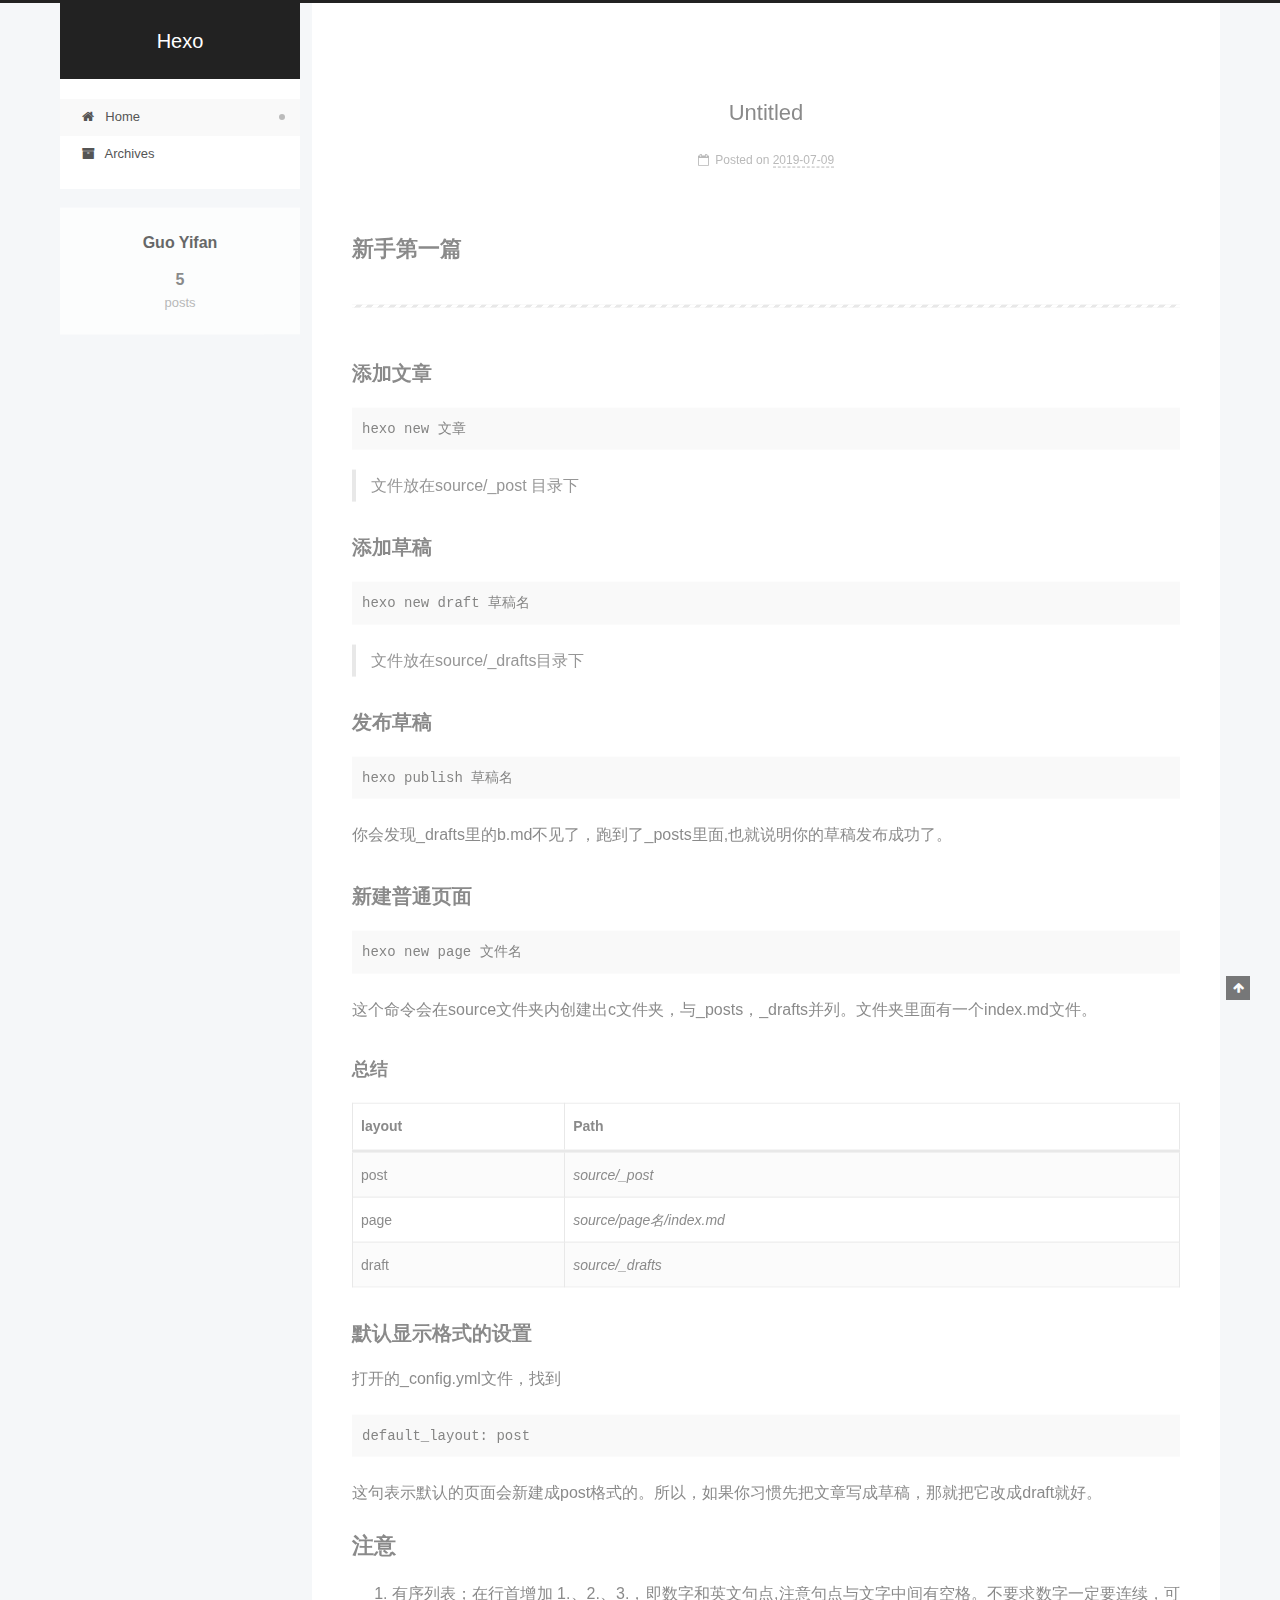
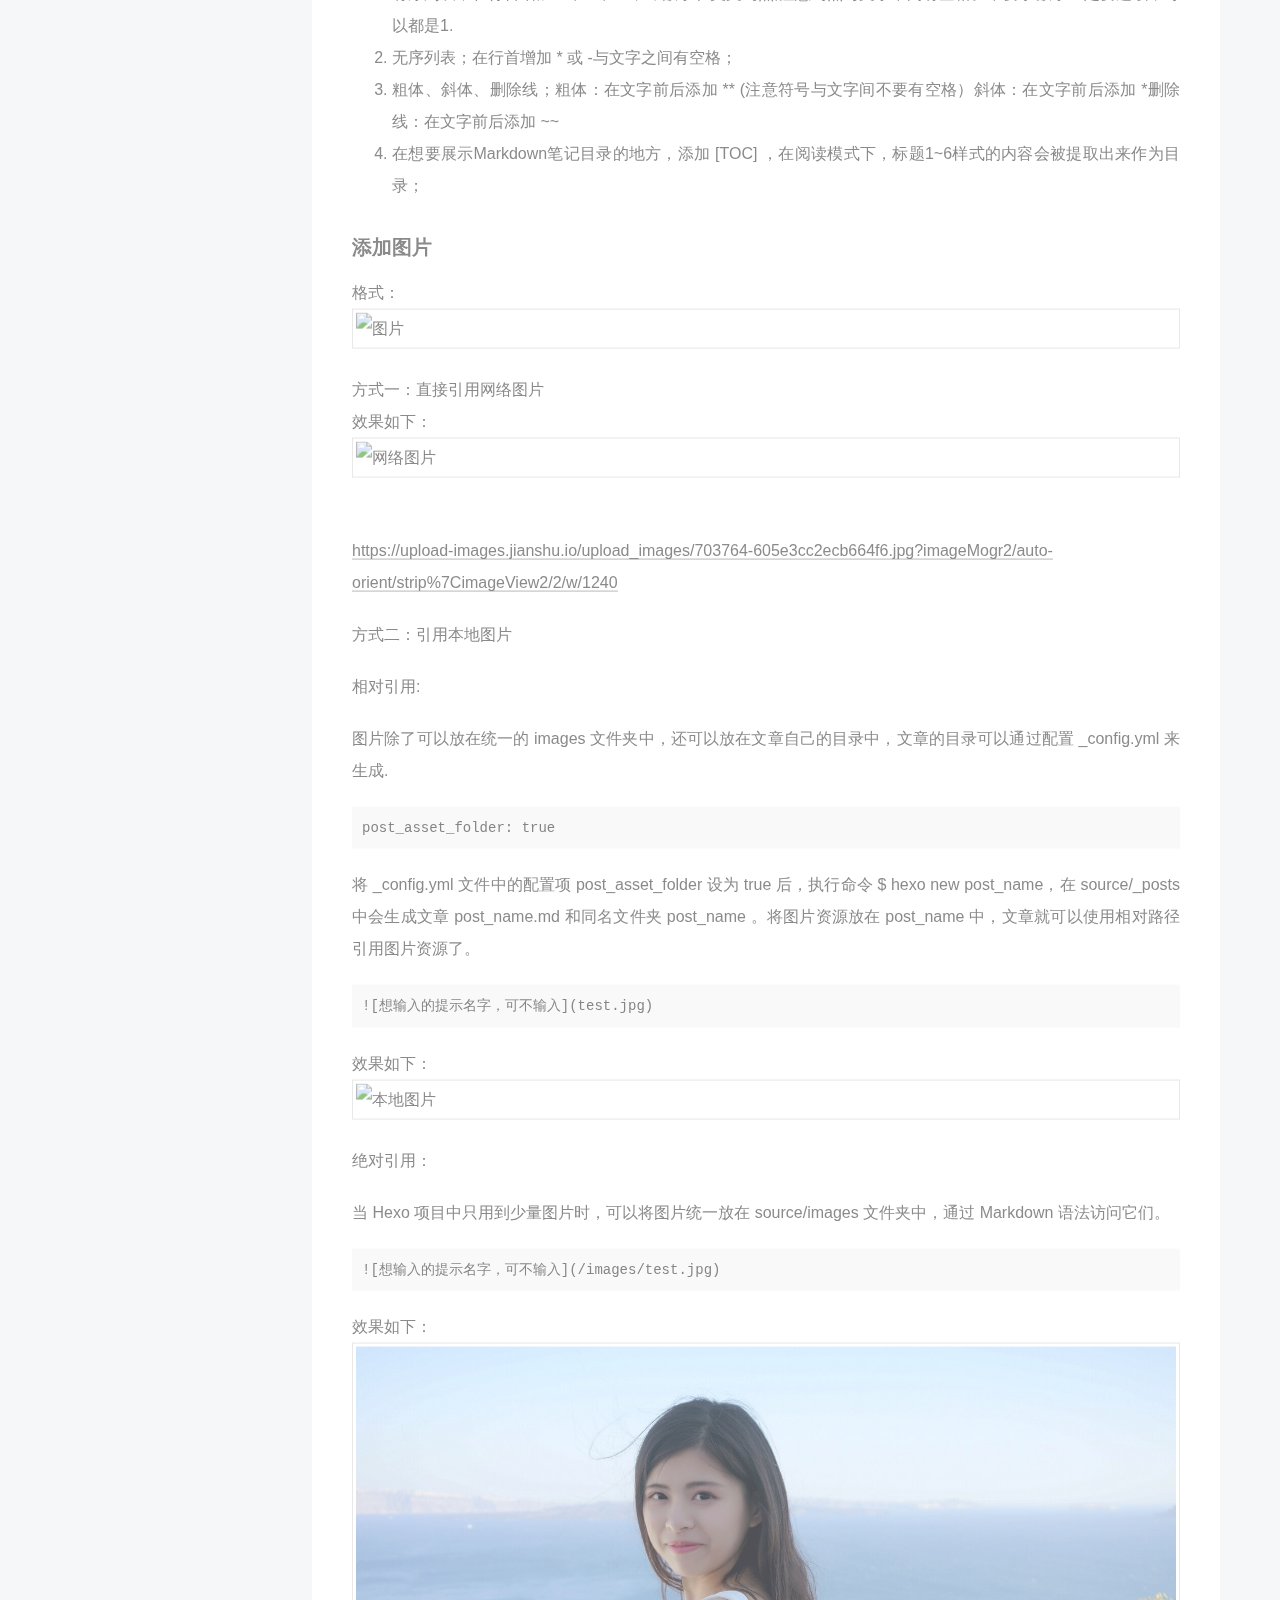
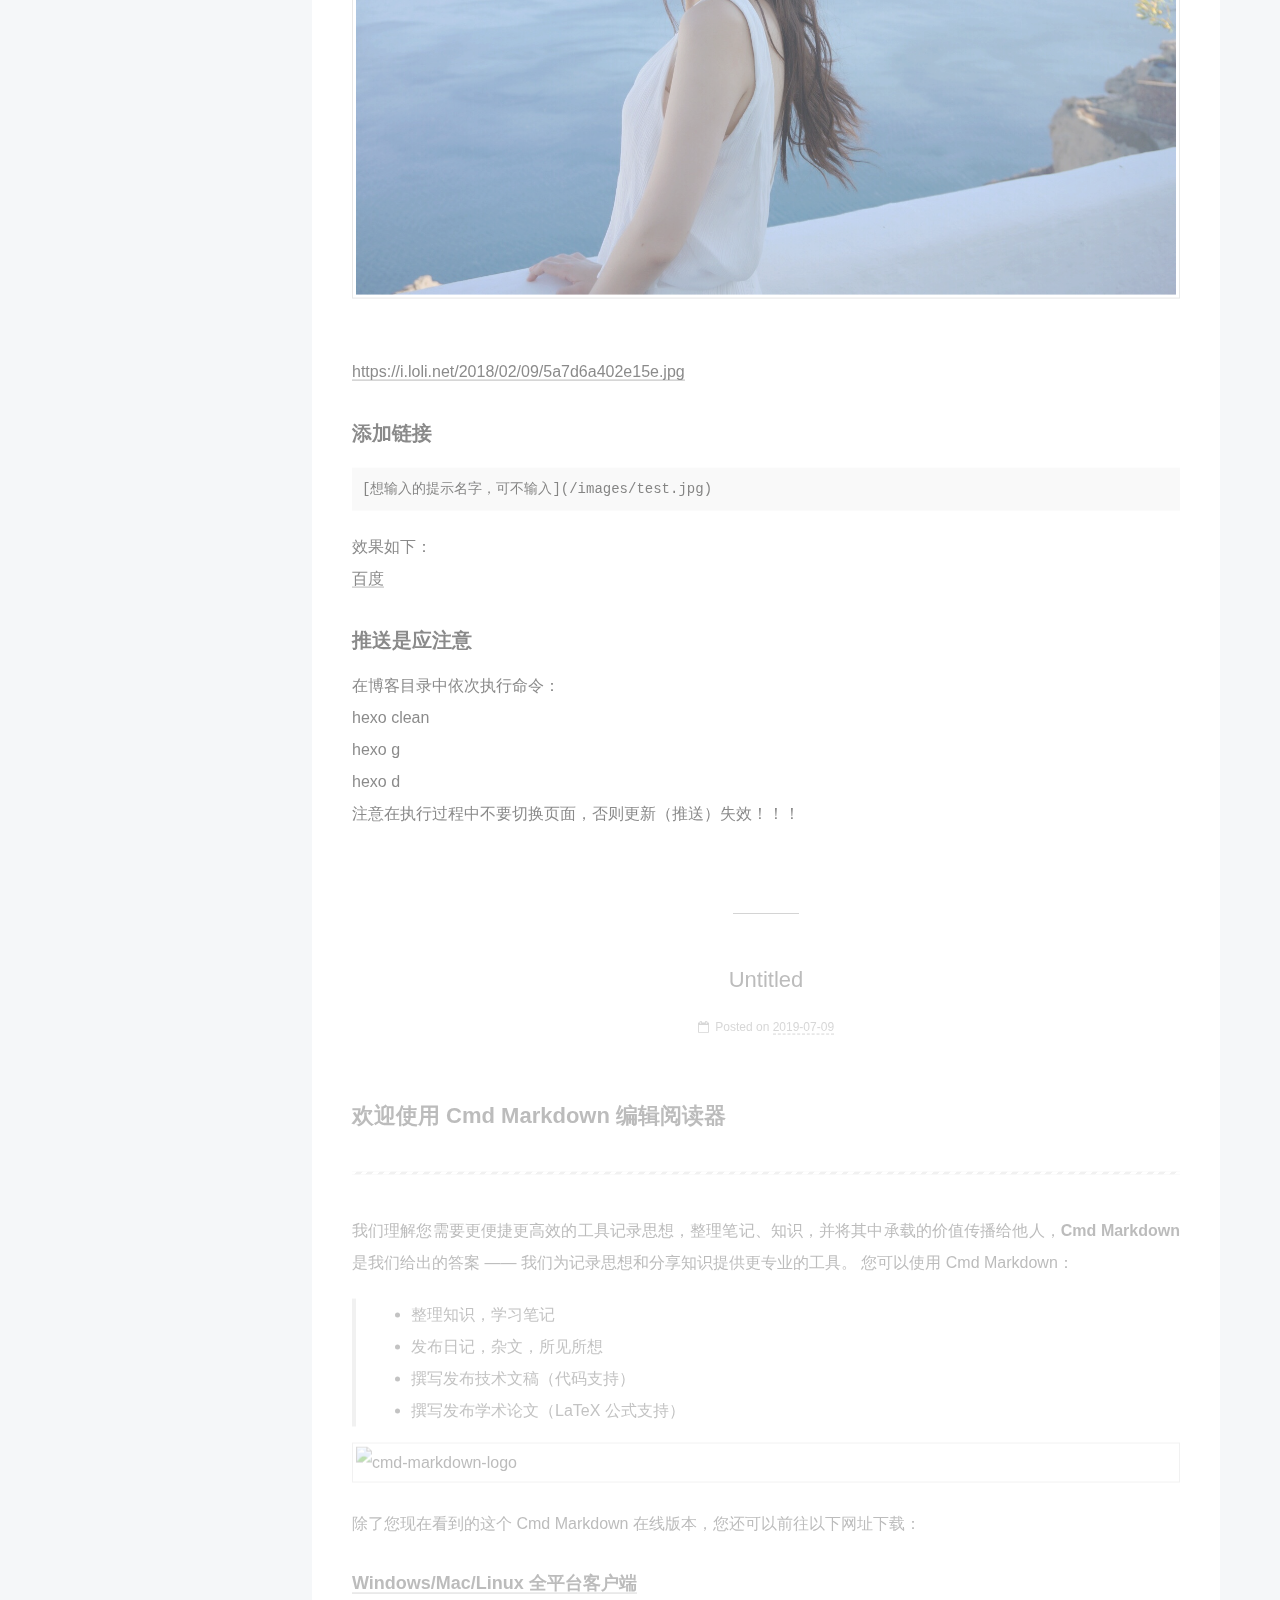
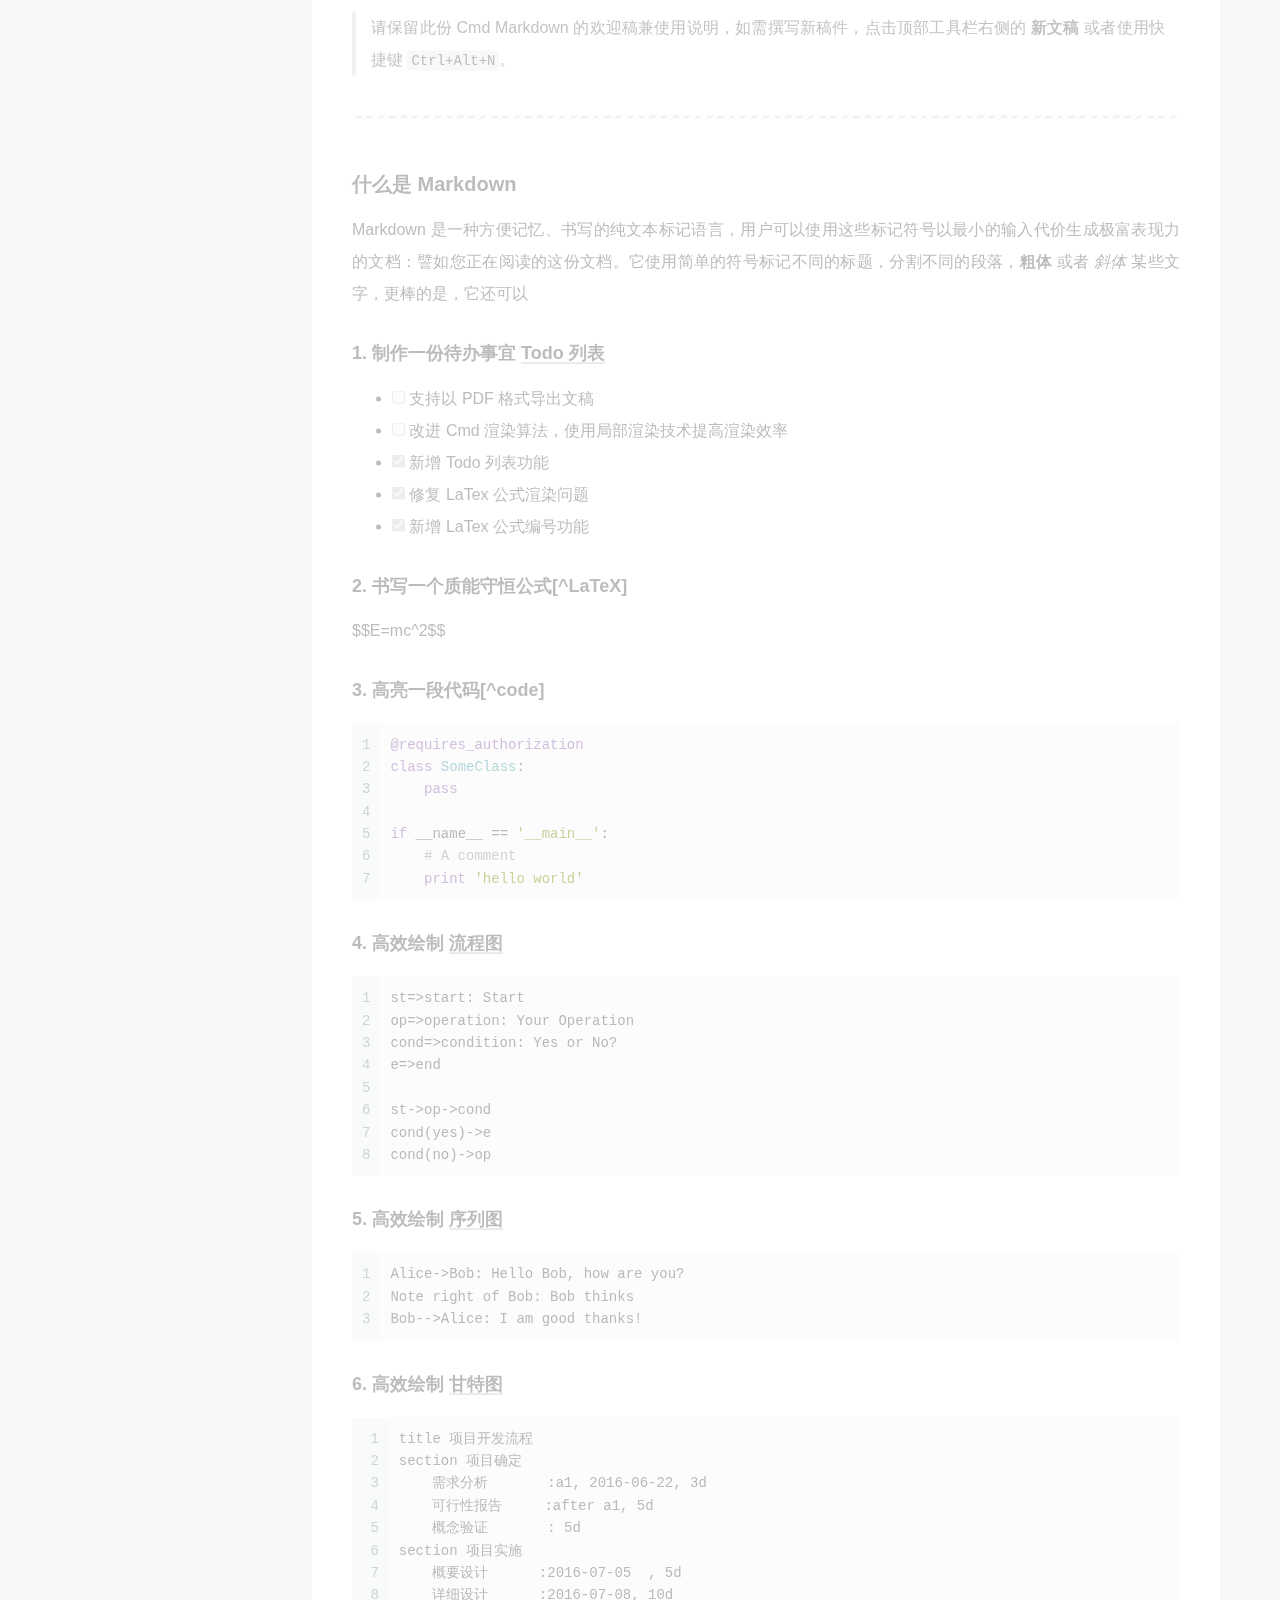
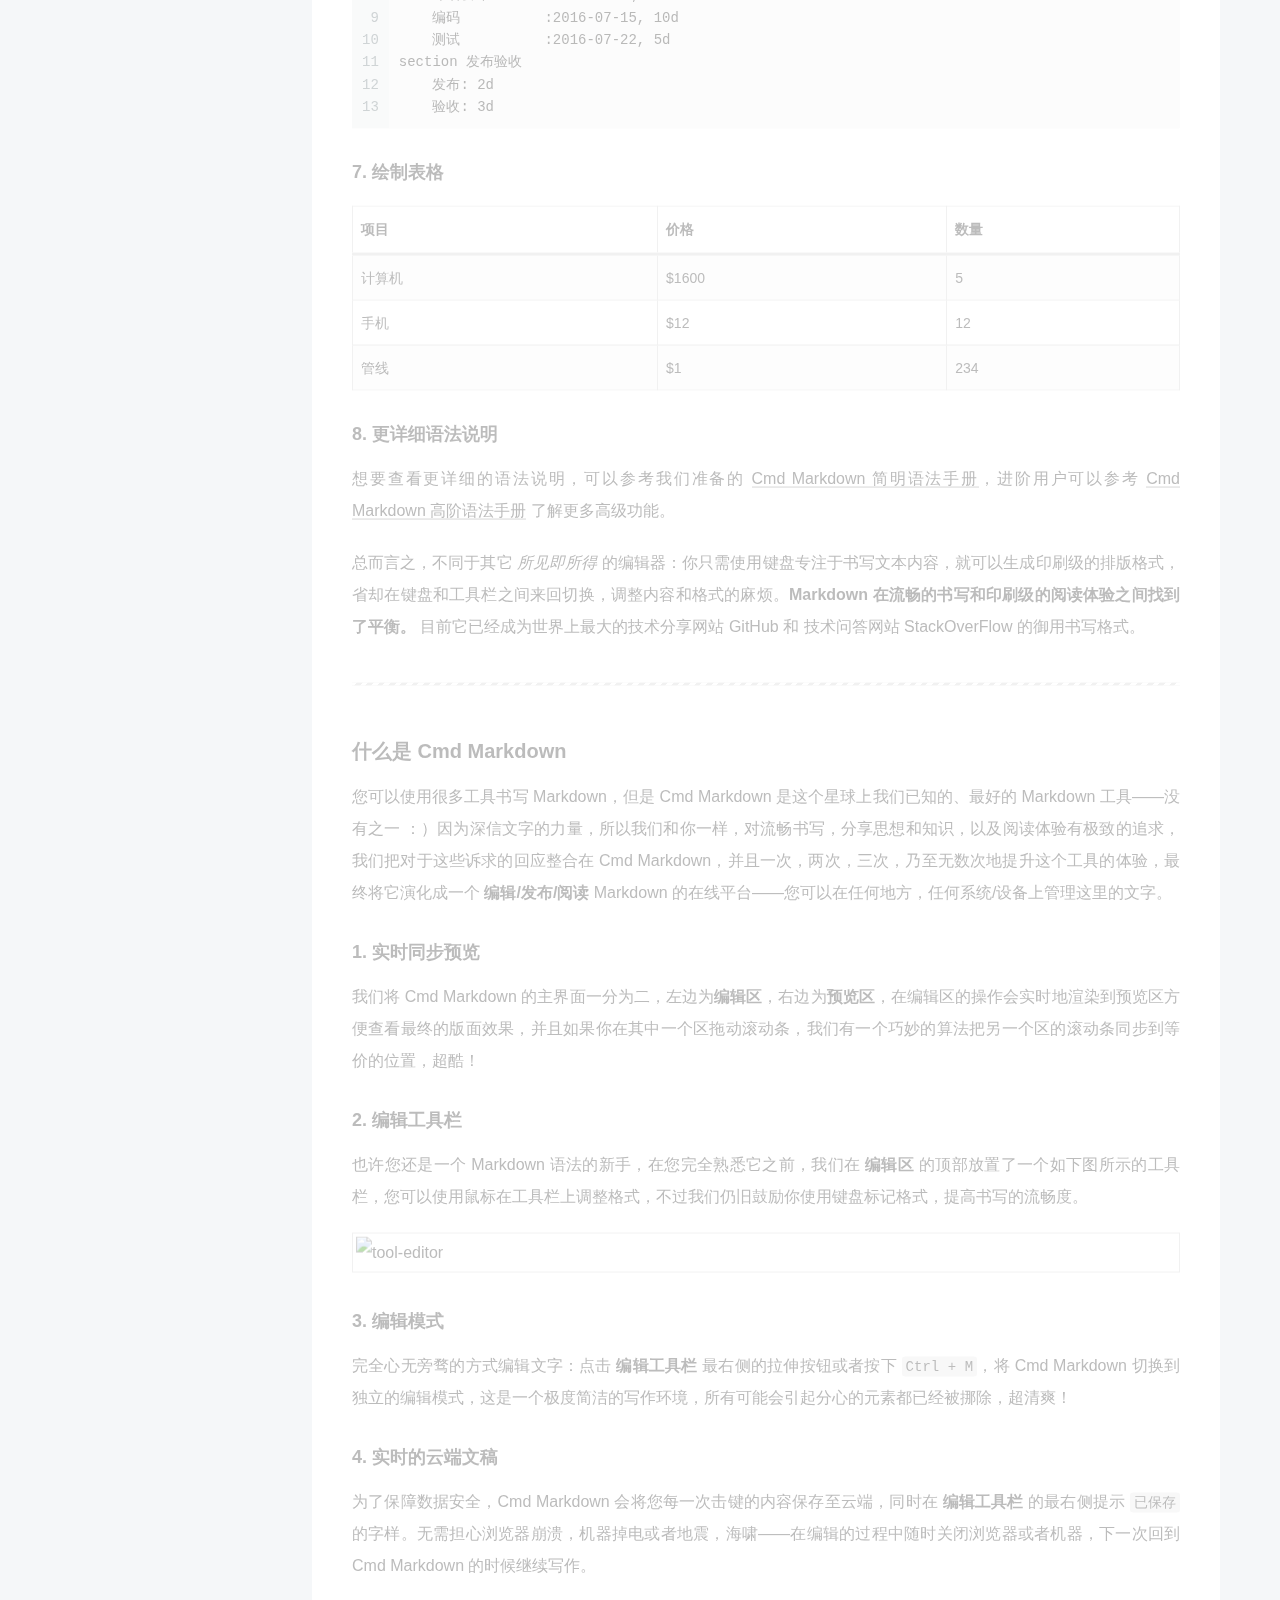
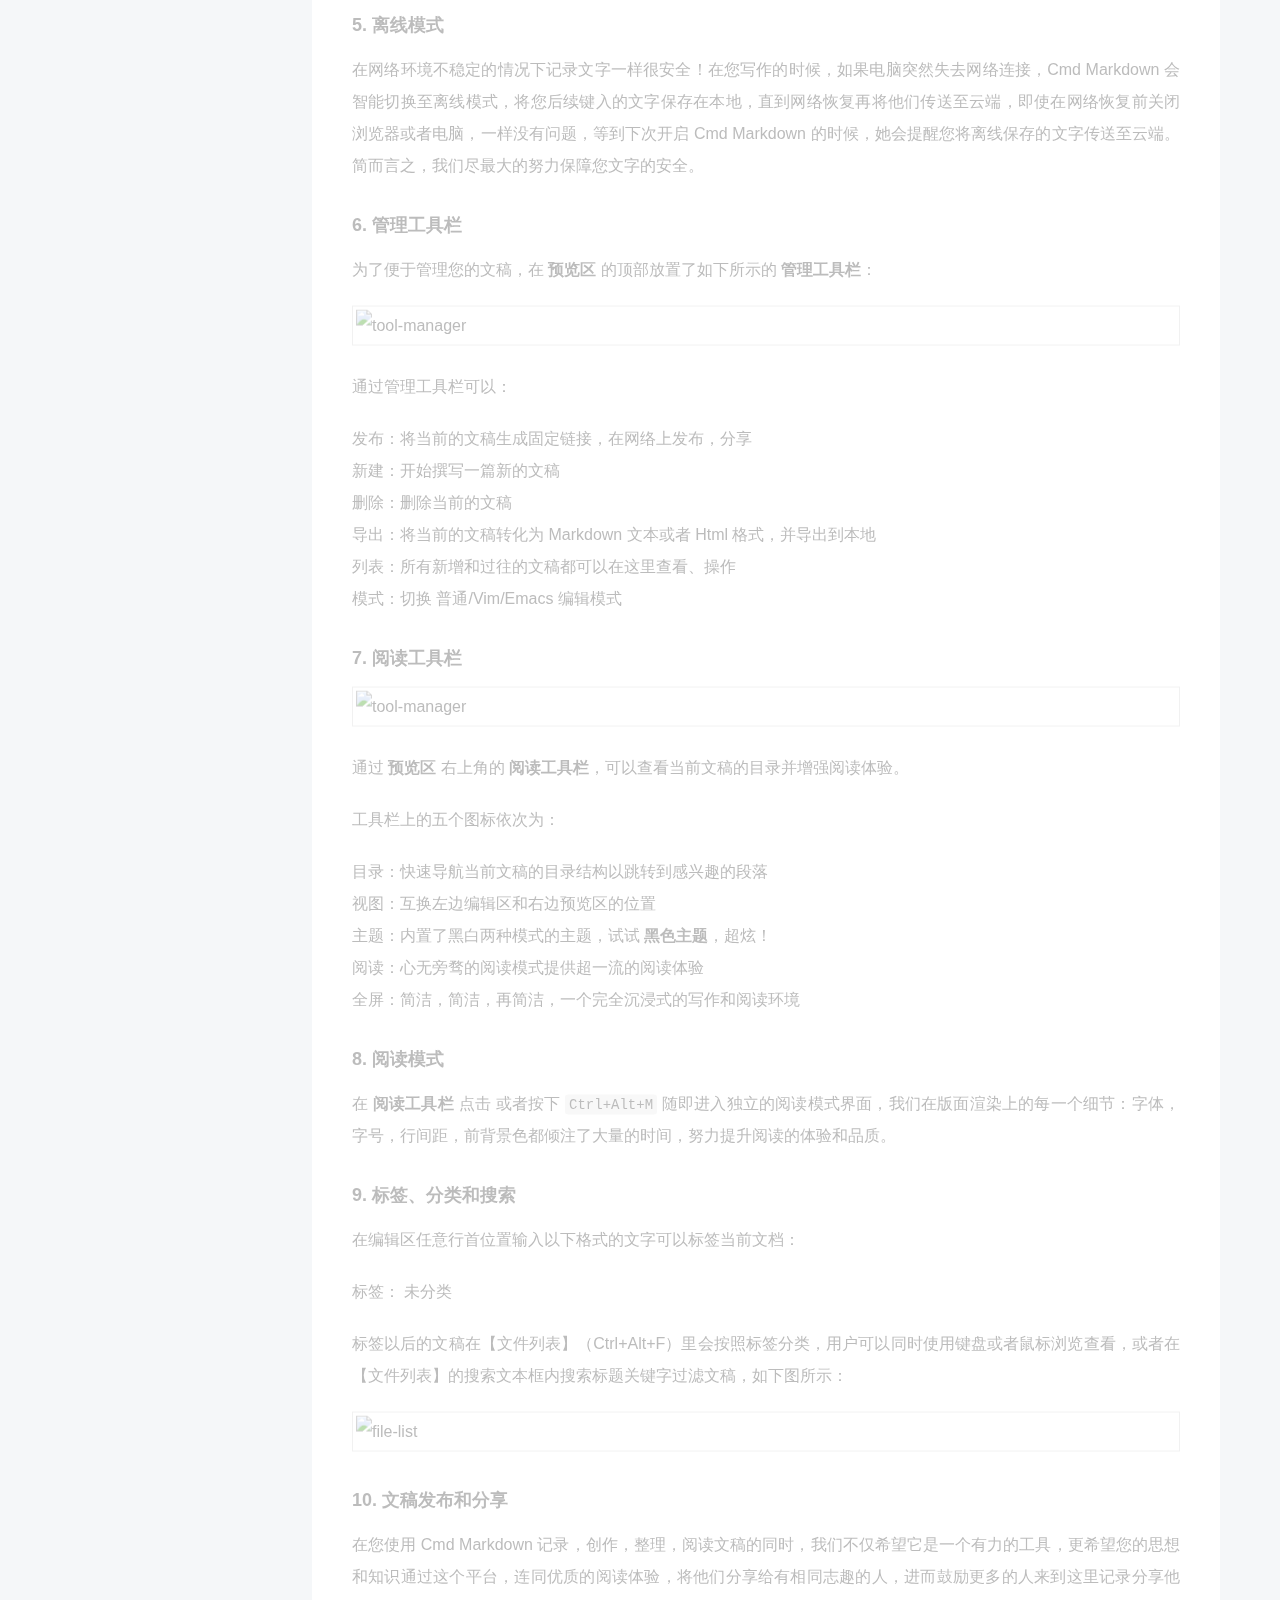
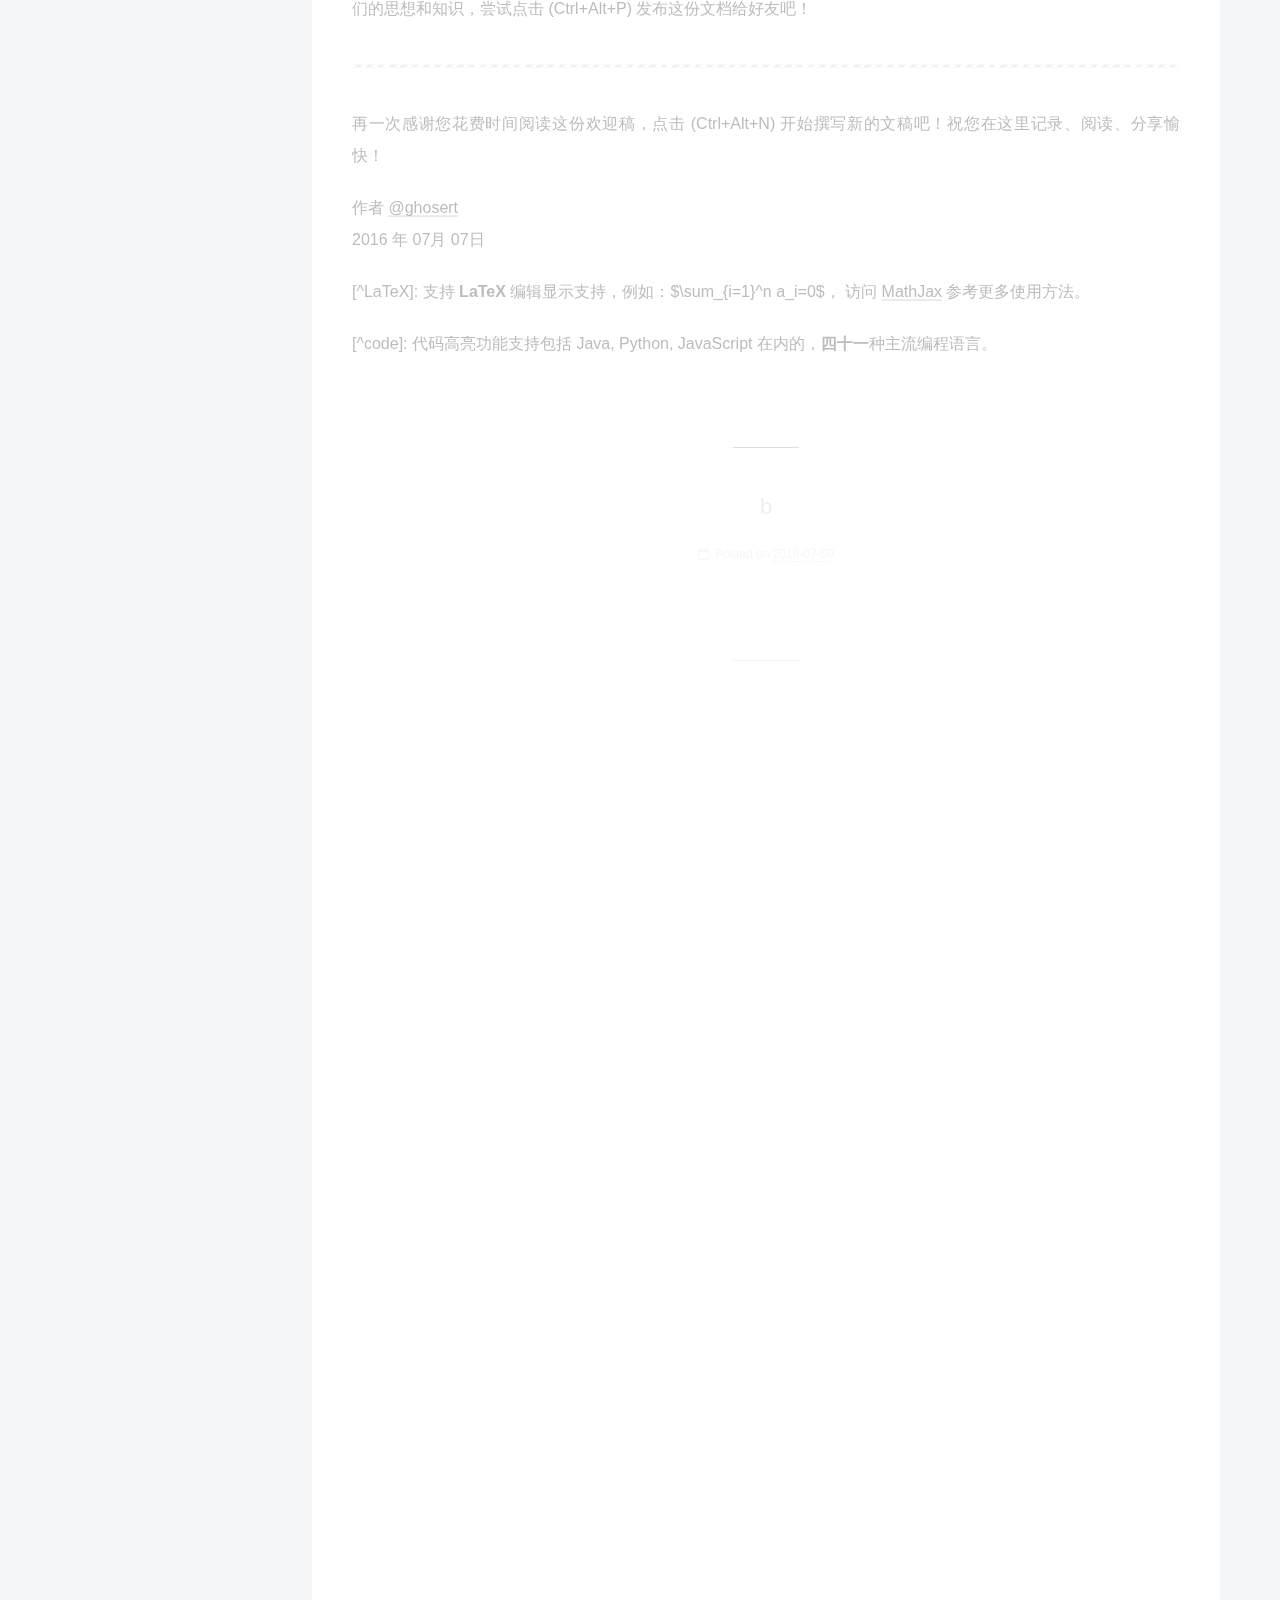
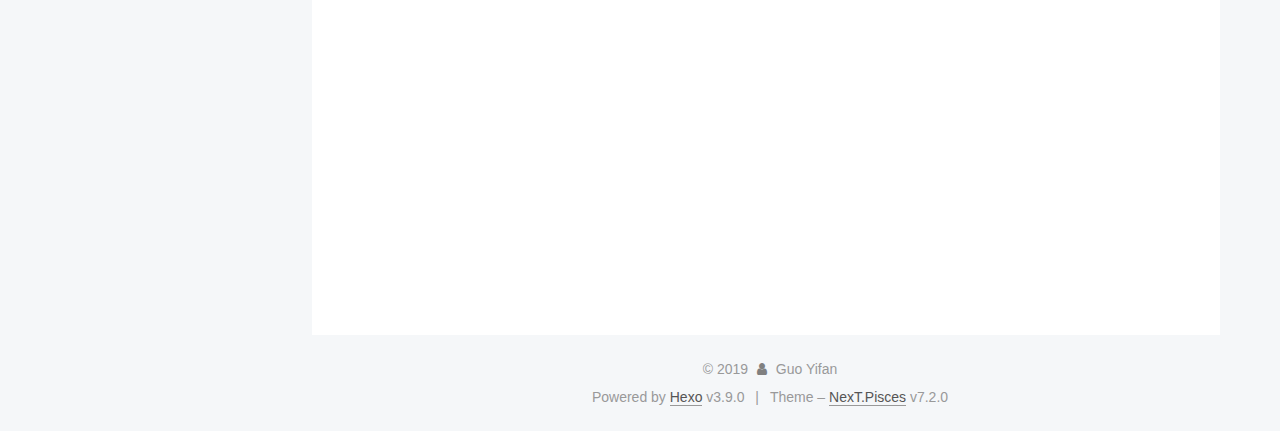
==== commit 71bb9af6: "Site updated: 2019-07-09 15:57:45" ====
--- a/index.html
+++ b/index.html
@@ -187,7 +187,7 @@
   </div>
 
   <div class="site-nav-toggle">
-    <button aria-label="Navigationsleiste an/ausschalten">
+    <button aria-label="Toggle navigation bar">
       <span class="btn-bar"></span>
       <span class="btn-bar"></span>
       <span class="btn-bar"></span>
@@ -214,7 +214,7 @@
 
     
 
-    <a href="/" rel="section"><i class="menu-item-icon fa fa-fw fa-home"></i> <br>Startseite</a>
+    <a href="/" rel="section"><i class="menu-item-icon fa fa-fw fa-home"></i> <br>Home</a>
 
   </li>
         
@@ -230,7 +230,7 @@
 
     
 
-    <a href="/archives/" rel="section"><i class="menu-item-icon fa fa-fw fa-archive"></i> <br>Archiv</a>
+    <a href="/archives/" rel="section"><i class="menu-item-icon fa fa-fw fa-archive"></i> <br>Archives</a>
 
   </li>
 
@@ -302,7 +302,7 @@
           <h1 class="post-title" itemprop="name headline">
                 
                 
-                <a href="/2019/07/09/新手第一篇/" class="post-title-link" itemprop="url">Unbenannt</a>
+                <a href="/2019/07/09/新手第一篇/" class="post-title-link" itemprop="url">Untitled</a>
               
             
           </h1>
@@ -320,14 +320,14 @@
                 <i class="fa fa-calendar-o"></i>
               </span>
               
-                <span class="post-meta-item-text">Veröffentlicht am</span>
-              
-
-              
-                
-              
-
-              <time title="Erstellt: 2019-07-09 13:51:45 / Geändert am: 15:56:47" itemprop="dateCreated datePublished" datetime="2019-07-09T13:51:45+08:00">2019-07-09</time>
+                <span class="post-meta-item-text">Posted on</span>
+              
+
+              
+                
+              
+
+              <time title="Created: 2019-07-09 13:51:45 / Modified: 15:56:47" itemprop="dateCreated datePublished" datetime="2019-07-09T13:51:45+08:00">2019-07-09</time>
             </span>
           
 
@@ -496,7 +496,7 @@
           <h1 class="post-title" itemprop="name headline">
                 
                 
-                <a href="/2019/07/09/欢迎使用 Cmd Markdown 编辑阅读器/" class="post-title-link" itemprop="url">Unbenannt</a>
+                <a href="/2019/07/09/欢迎使用 Cmd Markdown 编辑阅读器/" class="post-title-link" itemprop="url">Untitled</a>
               
             
           </h1>
@@ -514,14 +514,14 @@
                 <i class="fa fa-calendar-o"></i>
               </span>
               
-                <span class="post-meta-item-text">Veröffentlicht am</span>
-              
-
-              
-                
-              
-
-              <time title="Erstellt: 2019-07-09 10:49:16 / Geändert am: 10:48:57" itemprop="dateCreated datePublished" datetime="2019-07-09T10:49:16+08:00">2019-07-09</time>
+                <span class="post-meta-item-text">Posted on</span>
+              
+
+              
+                
+              
+
+              <time title="Created: 2019-07-09 10:49:16 / Modified: 10:48:57" itemprop="dateCreated datePublished" datetime="2019-07-09T10:49:16+08:00">2019-07-09</time>
             </span>
           
 
@@ -745,14 +745,14 @@
                 <i class="fa fa-calendar-o"></i>
               </span>
               
-                <span class="post-meta-item-text">Veröffentlicht am</span>
-              
-
-              
-                
-              
-
-              <time title="Erstellt: 2019-07-09 10:28:26" itemprop="dateCreated datePublished" datetime="2019-07-09T10:28:26+08:00">2019-07-09</time>
+                <span class="post-meta-item-text">Posted on</span>
+              
+
+              
+                
+              
+
+              <time title="Created: 2019-07-09 10:28:26" itemprop="dateCreated datePublished" datetime="2019-07-09T10:28:26+08:00">2019-07-09</time>
             </span>
           
 
@@ -886,14 +886,14 @@
                 <i class="fa fa-calendar-o"></i>
               </span>
               
-                <span class="post-meta-item-text">Veröffentlicht am</span>
-              
-
-              
-                
-              
-
-              <time title="Erstellt: 2019-07-09 10:23:24" itemprop="dateCreated datePublished" datetime="2019-07-09T10:23:24+08:00">2019-07-09</time>
+                <span class="post-meta-item-text">Posted on</span>
+              
+
+              
+                
+              
+
+              <time title="Created: 2019-07-09 10:23:24" itemprop="dateCreated datePublished" datetime="2019-07-09T10:23:24+08:00">2019-07-09</time>
             </span>
           
 
@@ -1027,14 +1027,14 @@
                 <i class="fa fa-calendar-o"></i>
               </span>
               
-                <span class="post-meta-item-text">Veröffentlicht am</span>
-              
-
-              
-                
-              
-
-              <time title="Erstellt: 2019-07-08 12:25:45" itemprop="dateCreated datePublished" datetime="2019-07-08T12:25:45+08:00">2019-07-08</time>
+                <span class="post-meta-item-text">Posted on</span>
+              
+
+              
+                
+              
+
+              <time title="Created: 2019-07-08 12:25:45" itemprop="dateCreated datePublished" datetime="2019-07-08T12:25:45+08:00">2019-07-08</time>
             </span>
           
 
@@ -1171,7 +1171,7 @@
                   <a href="/archives/">
                 
                     <span class="site-state-item-count">5</span>
-                    <span class="site-state-item-name">Artikel</span>
+                    <span class="site-state-item-name">posts</span>
                   </a>
                 </div>
               
@@ -1228,7 +1228,7 @@
 </div>
 
 
-  <div class="powered-by">Erstellt mit  <a href="https://hexo.io" class="theme-link" rel="noopener" target="_blank">Hexo</a> v3.9.0</div>
+  <div class="powered-by">Powered by <a href="https://hexo.io" class="theme-link" rel="noopener" target="_blank">Hexo</a> v3.9.0</div>
 
 
 
@@ -1236,7 +1236,7 @@
 
 
 
-  <div class="theme-info">Design – <a href="https://theme-next.org" class="theme-link" rel="noopener" target="_blank">NexT.Pisces</a> v7.2.0</div>
+  <div class="theme-info">Theme – <a href="https://theme-next.org" class="theme-link" rel="noopener" target="_blank">NexT.Pisces</a> v7.2.0</div>
 
 
 
--- a/css/main.css
+++ b/css/main.css
@@ -1741,7 +1741,7 @@
   width: 4px;
   height: 4px;
   border-radius: 50%;
-  background: #e7ffff;
+  background: #d1d71d;
 }
 .feed-link,
 .chat {
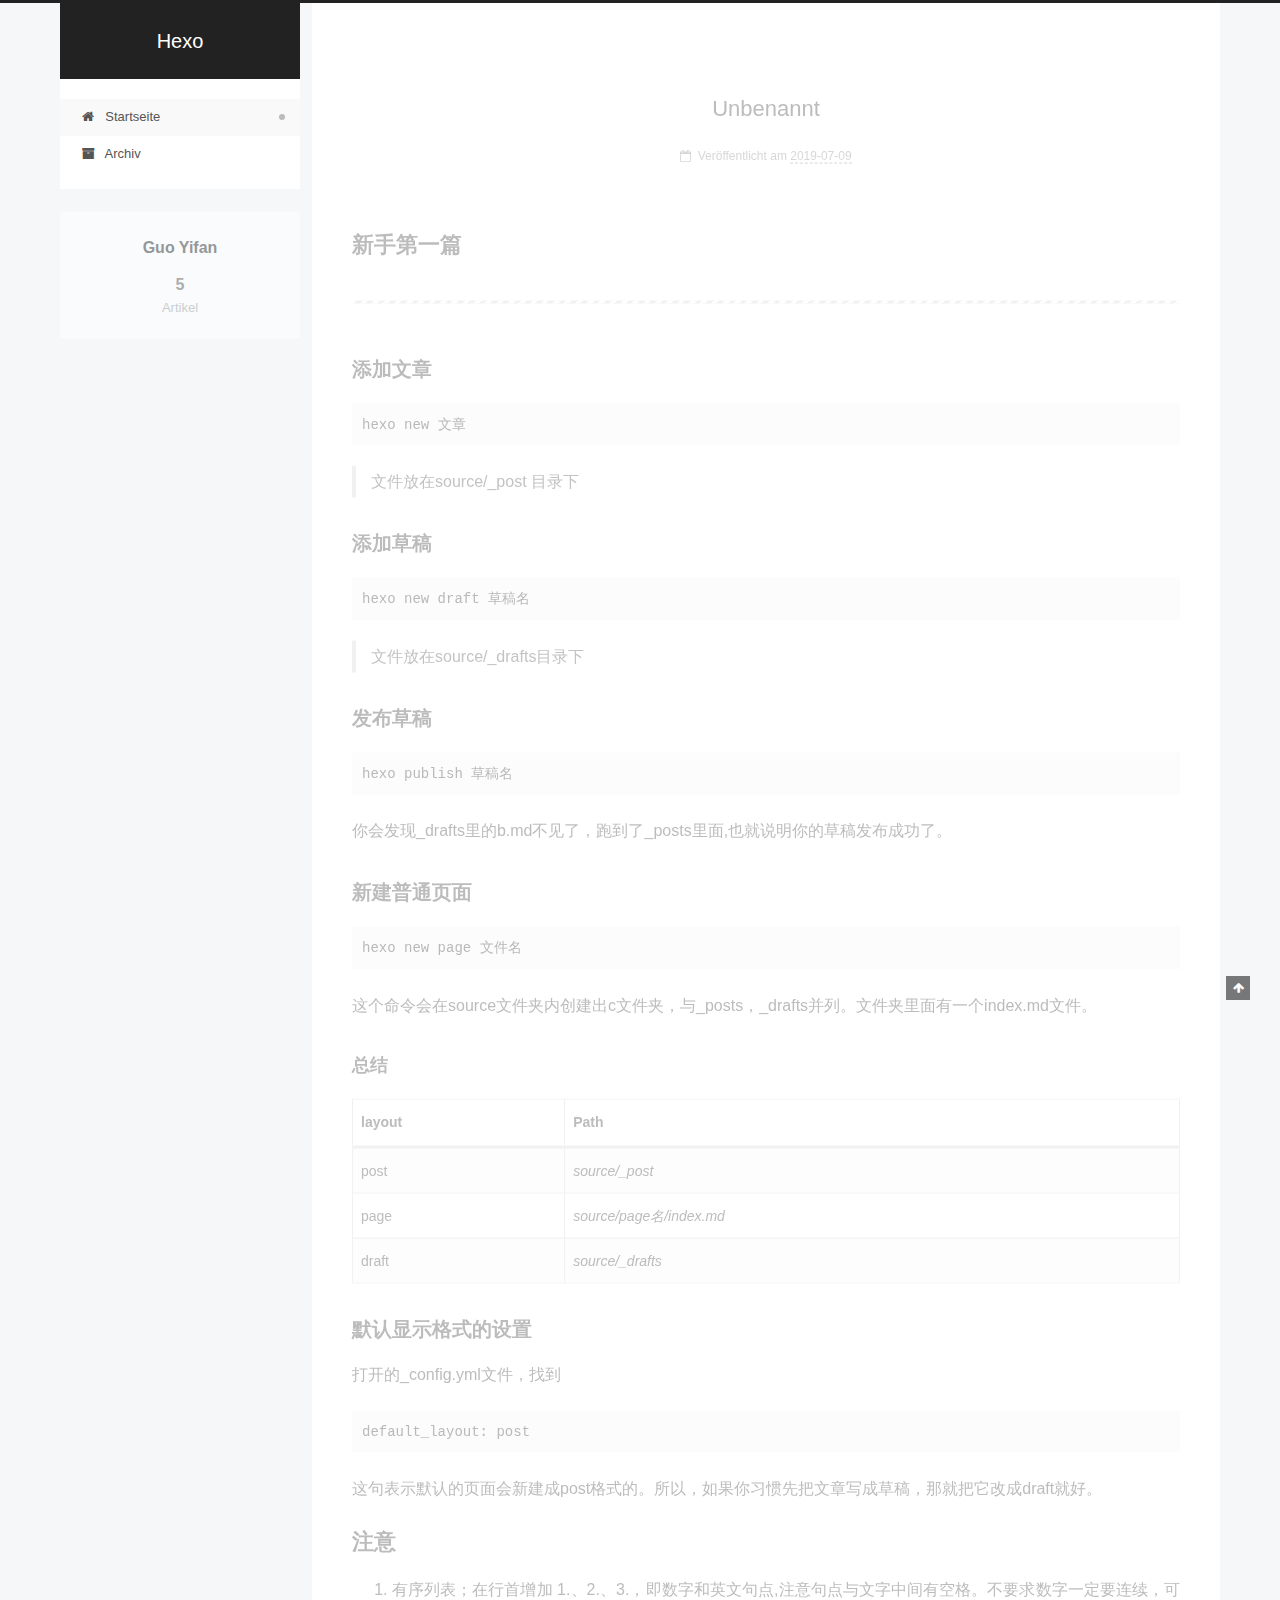
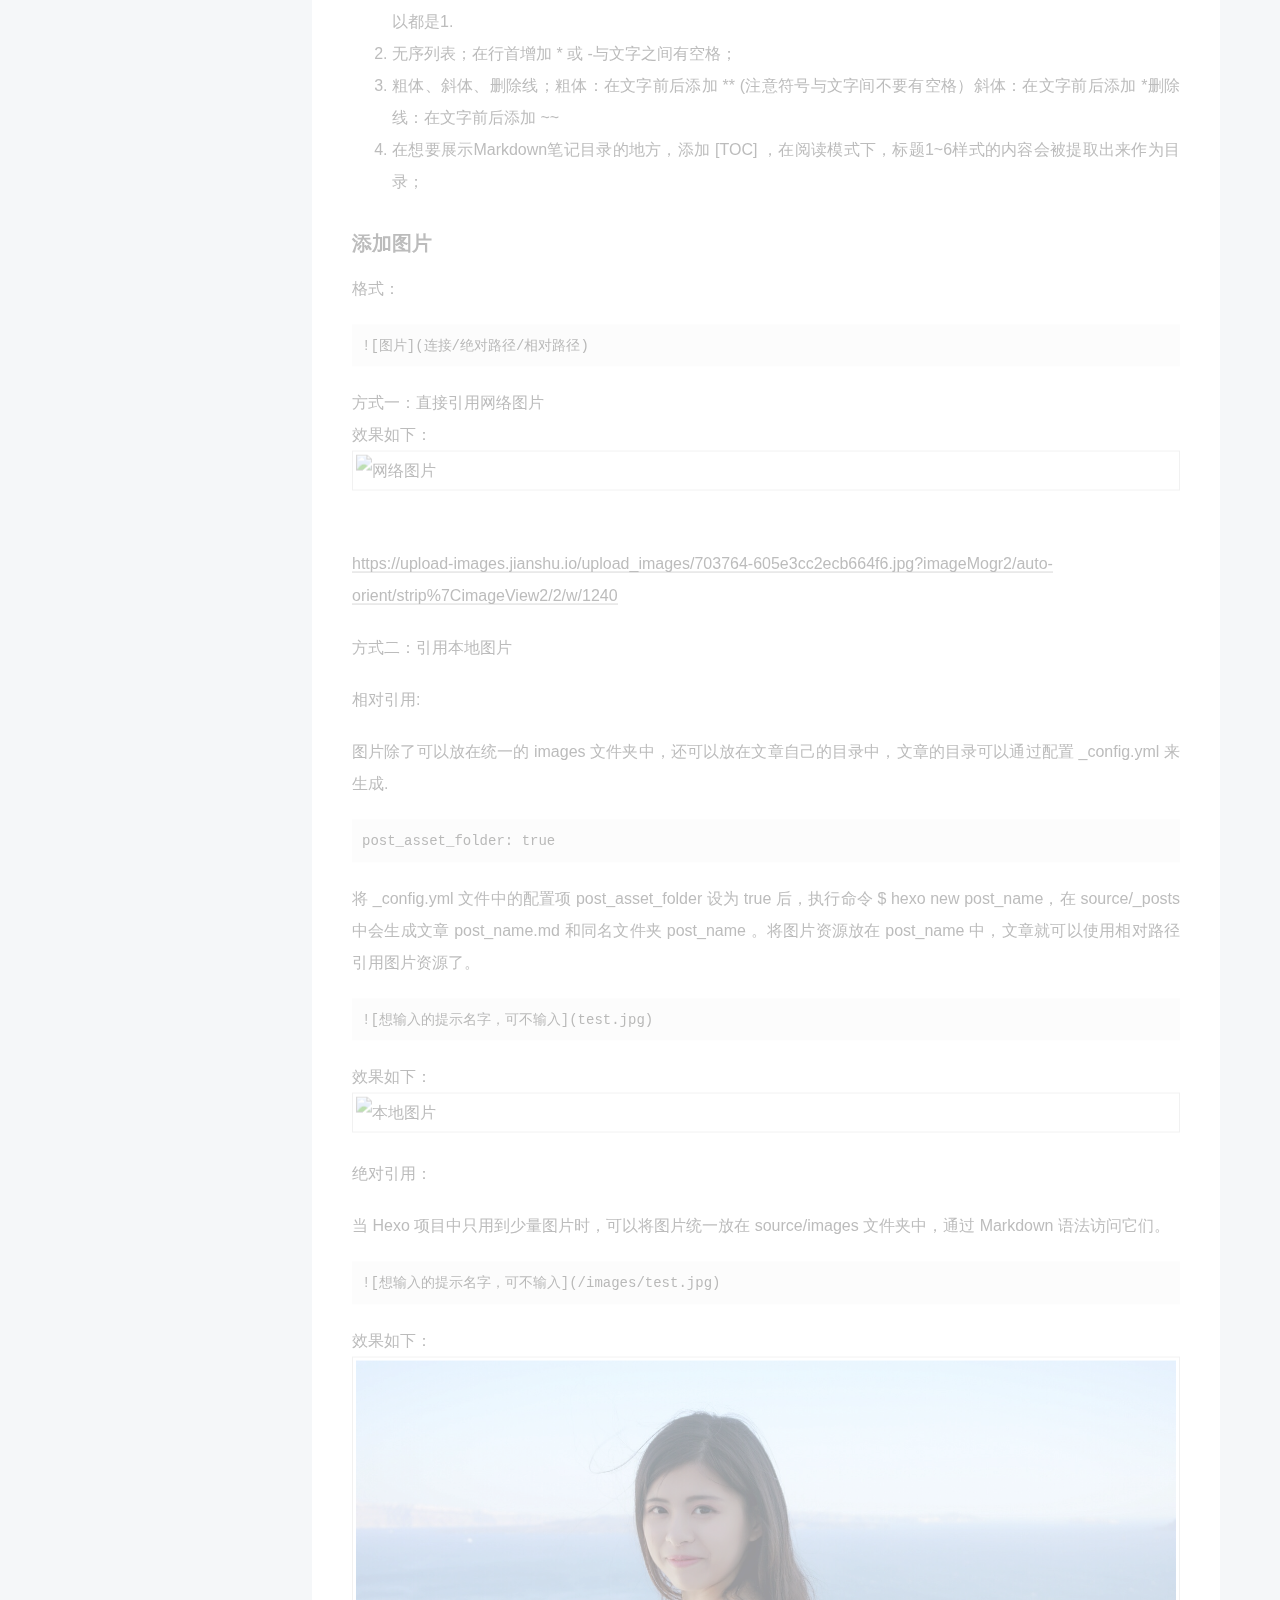
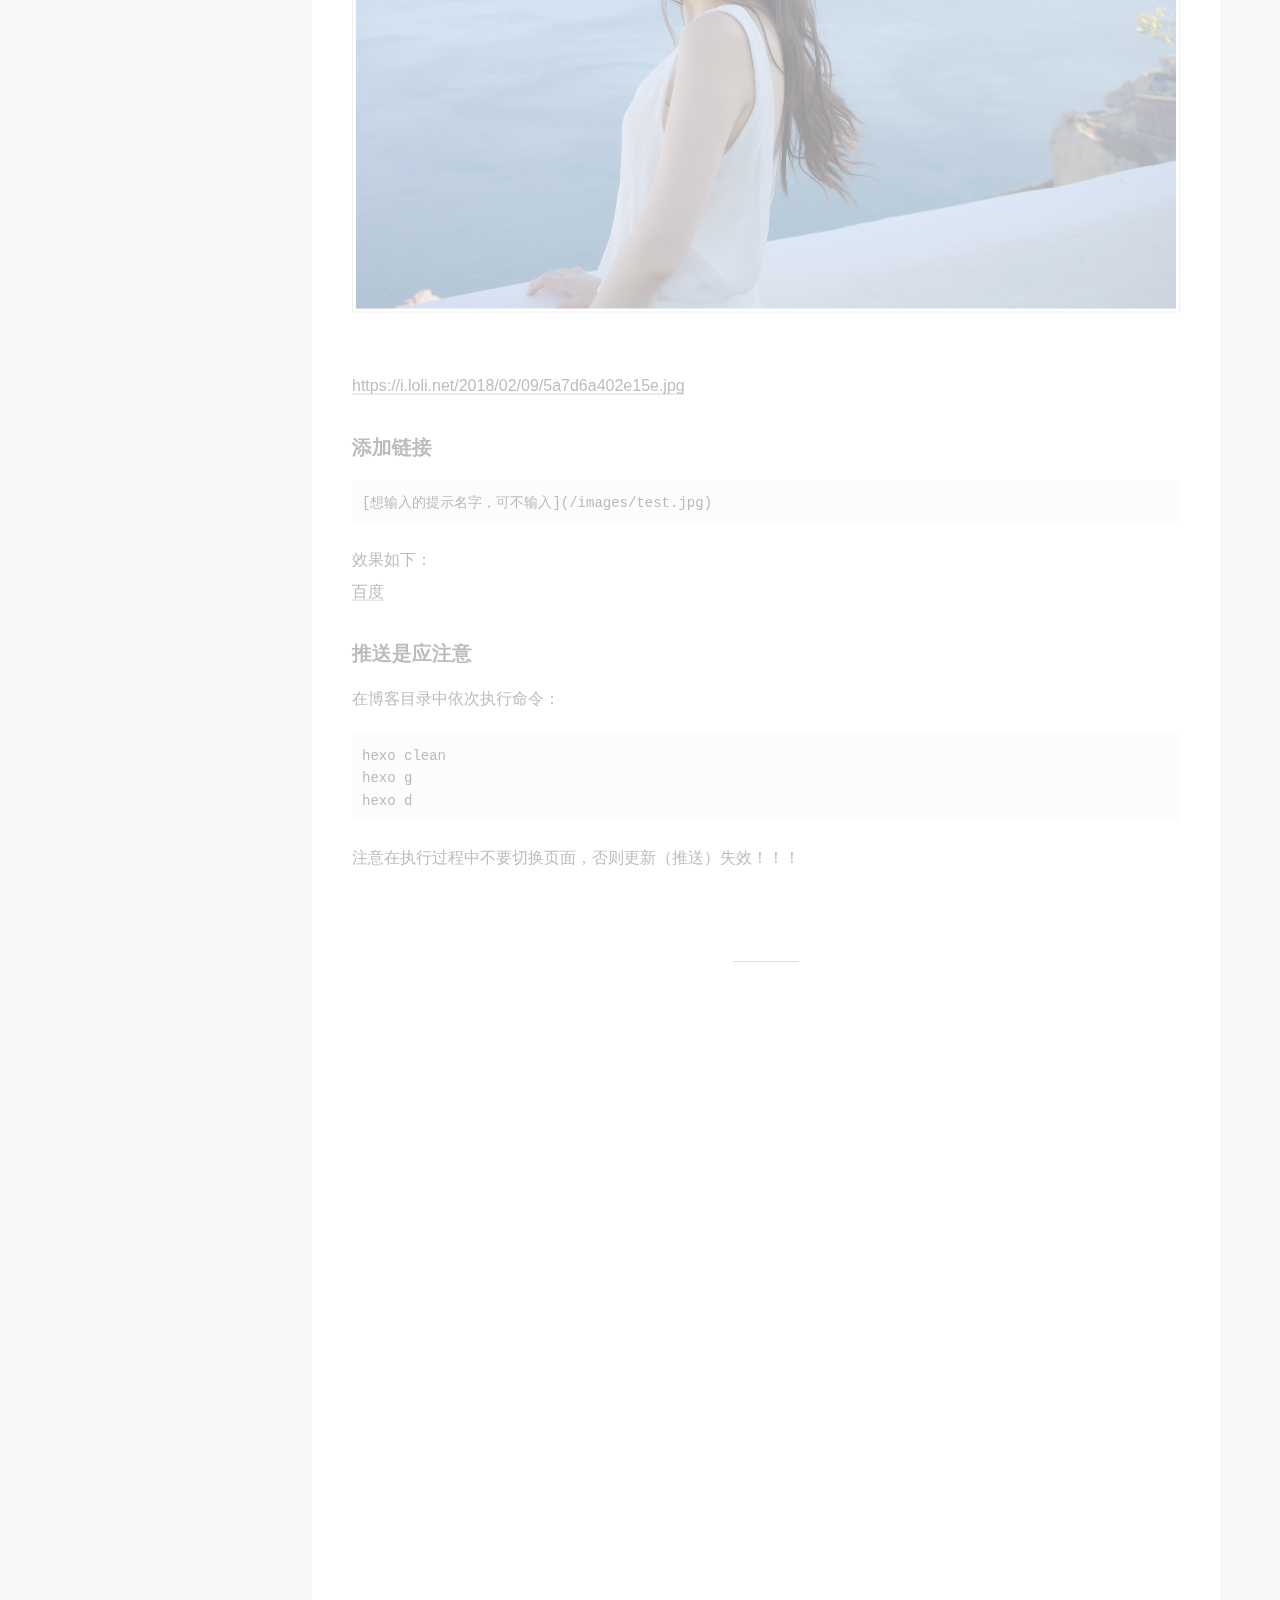
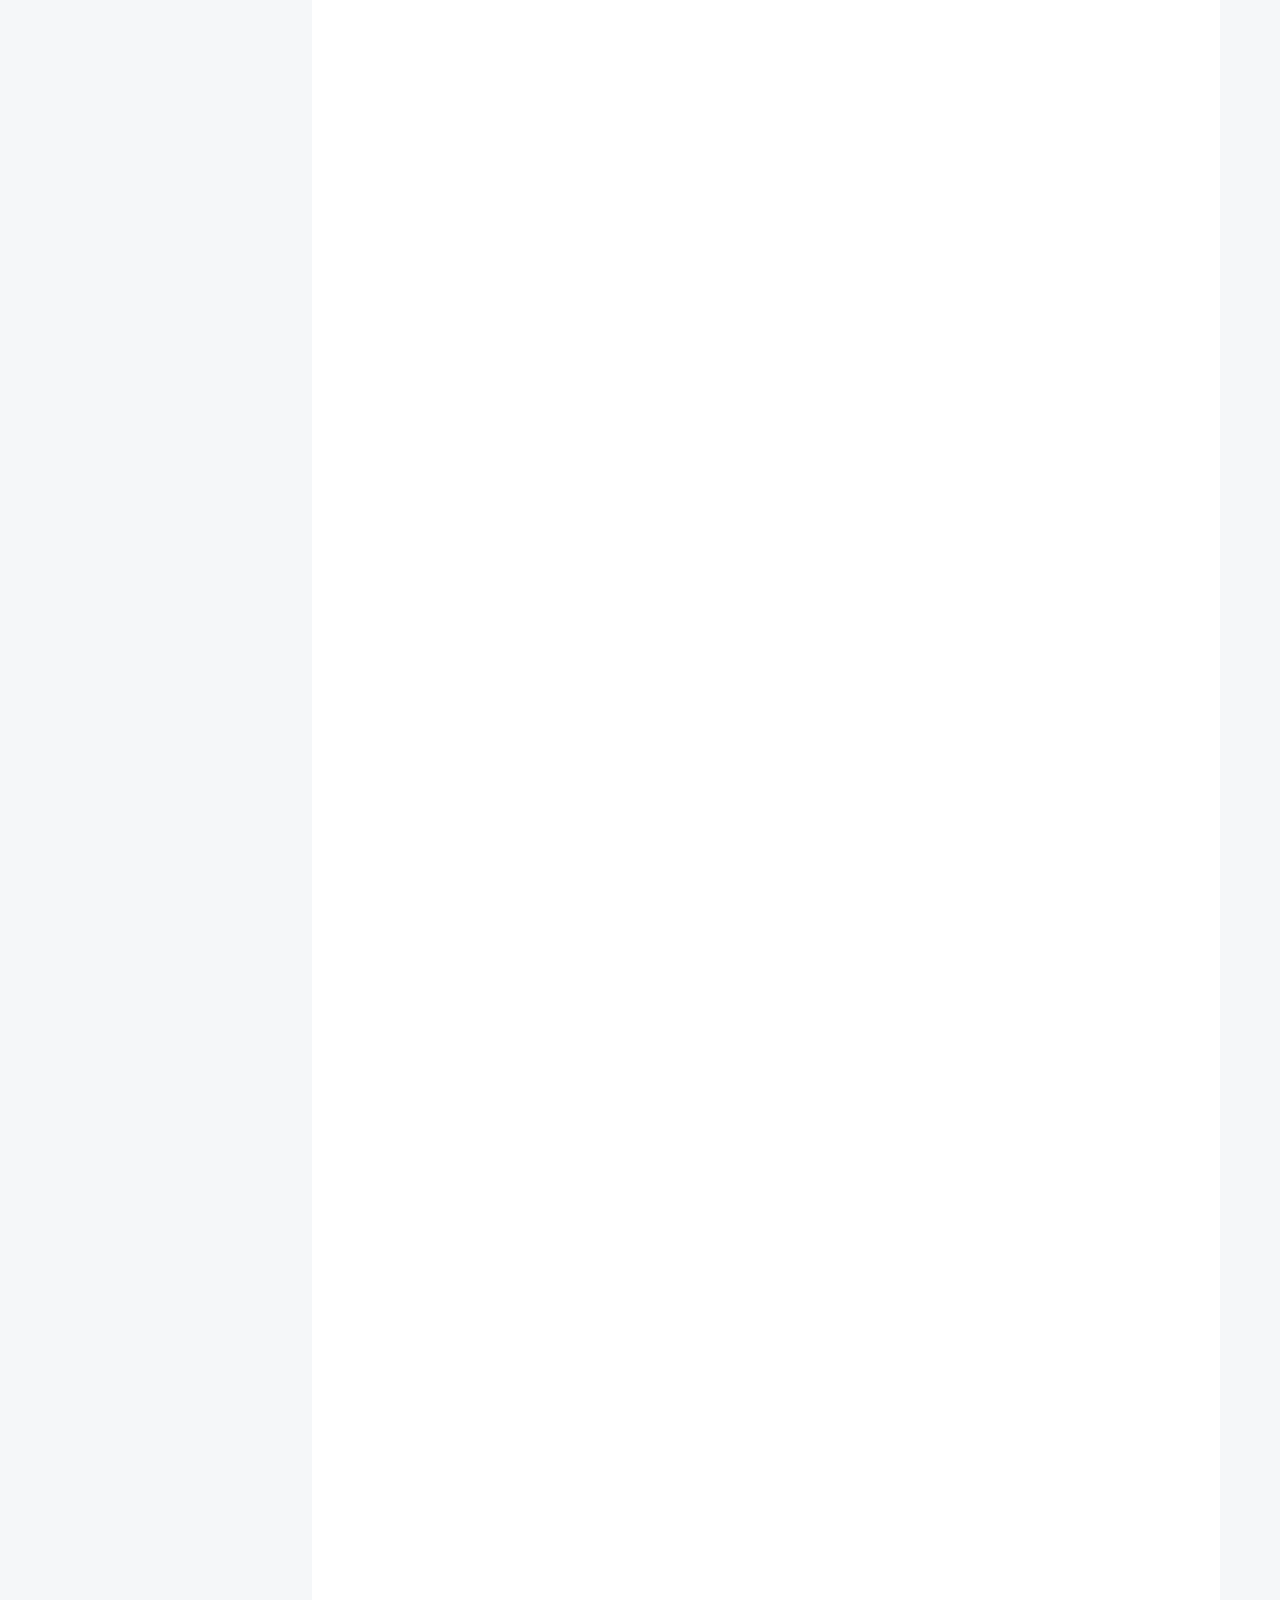
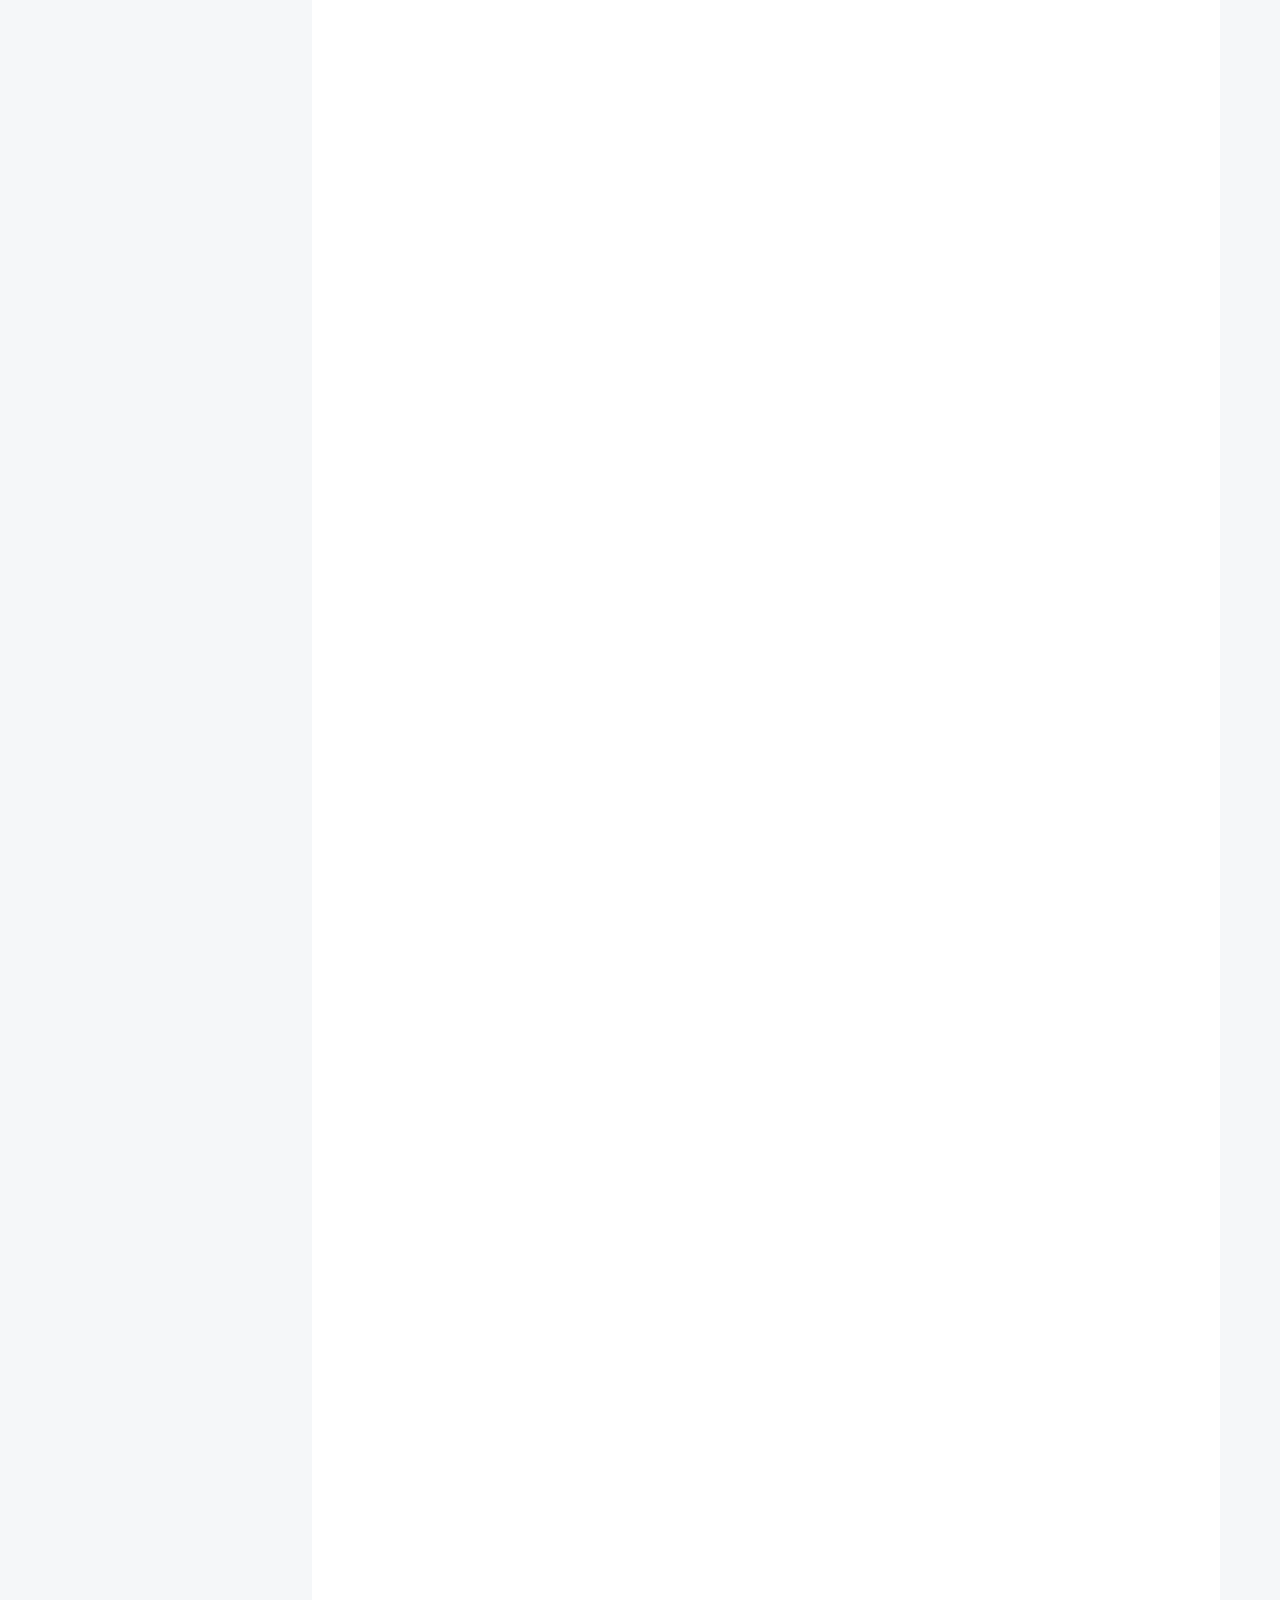
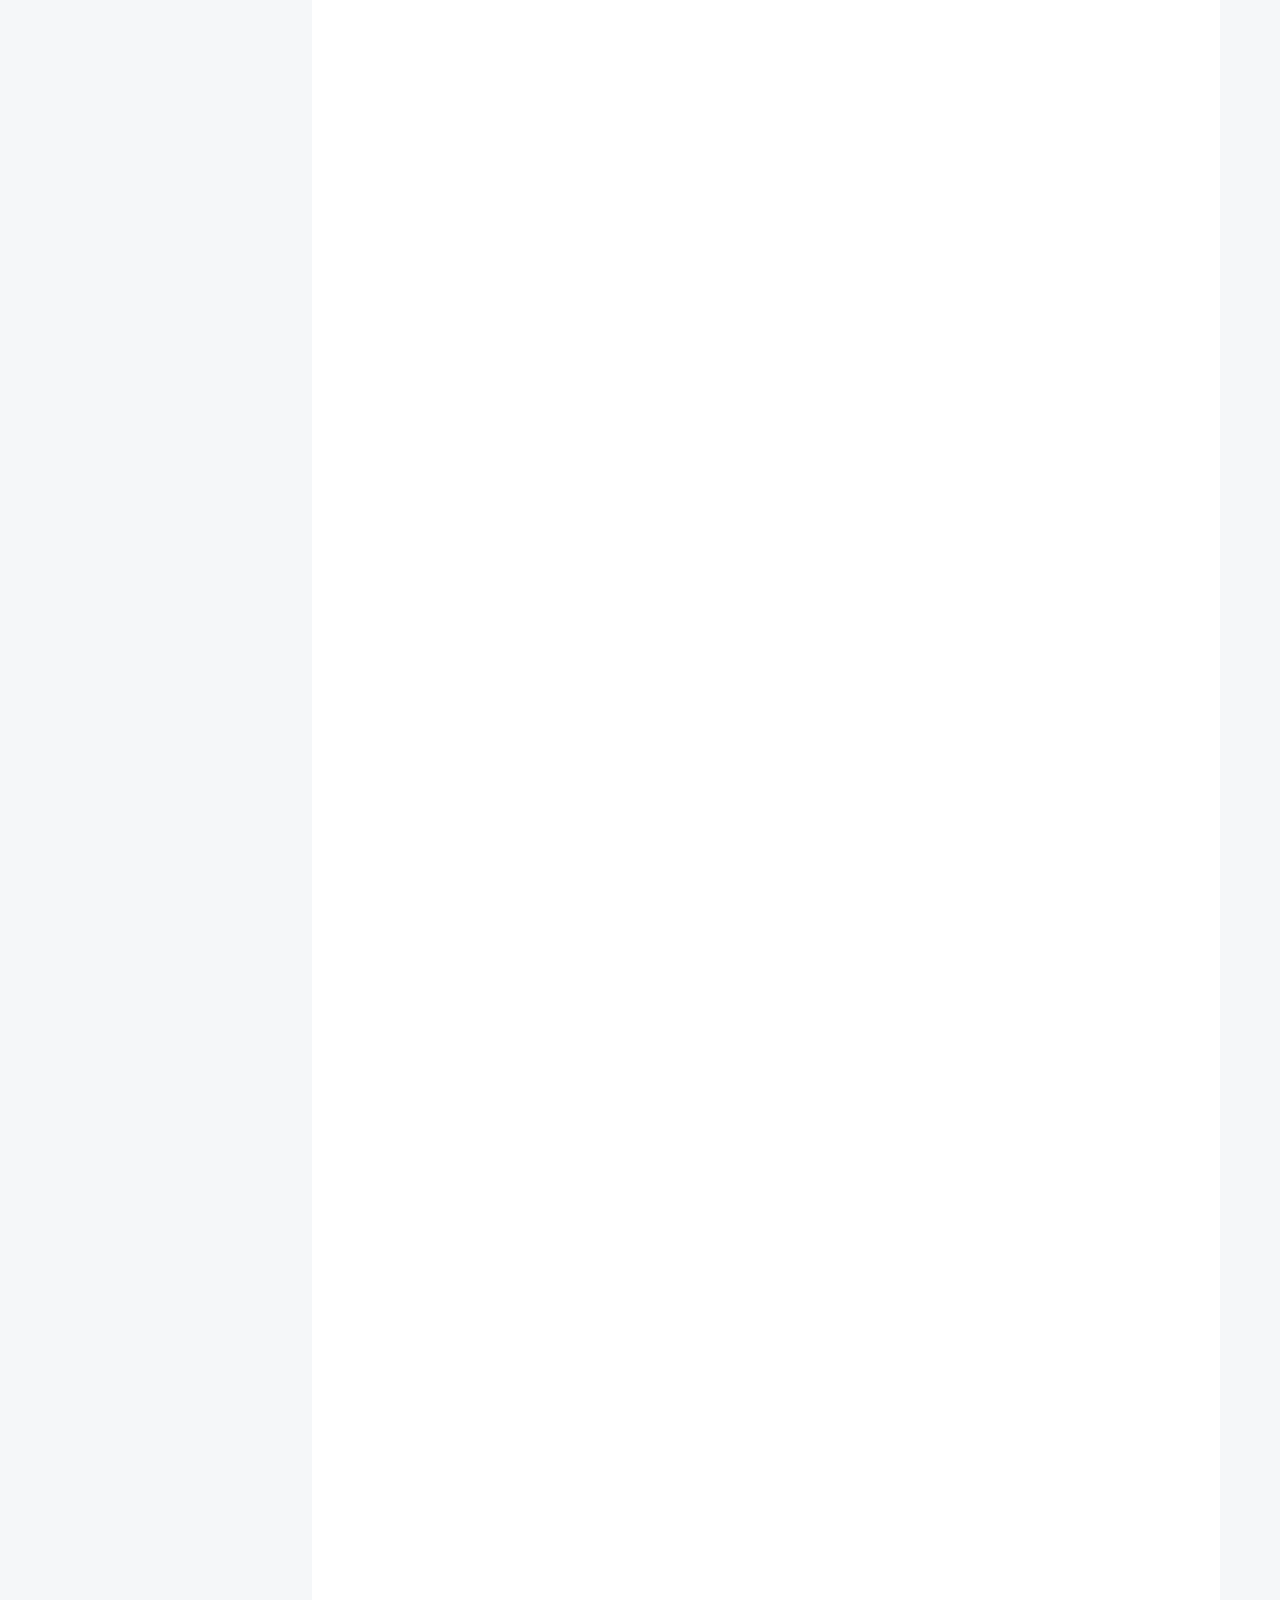
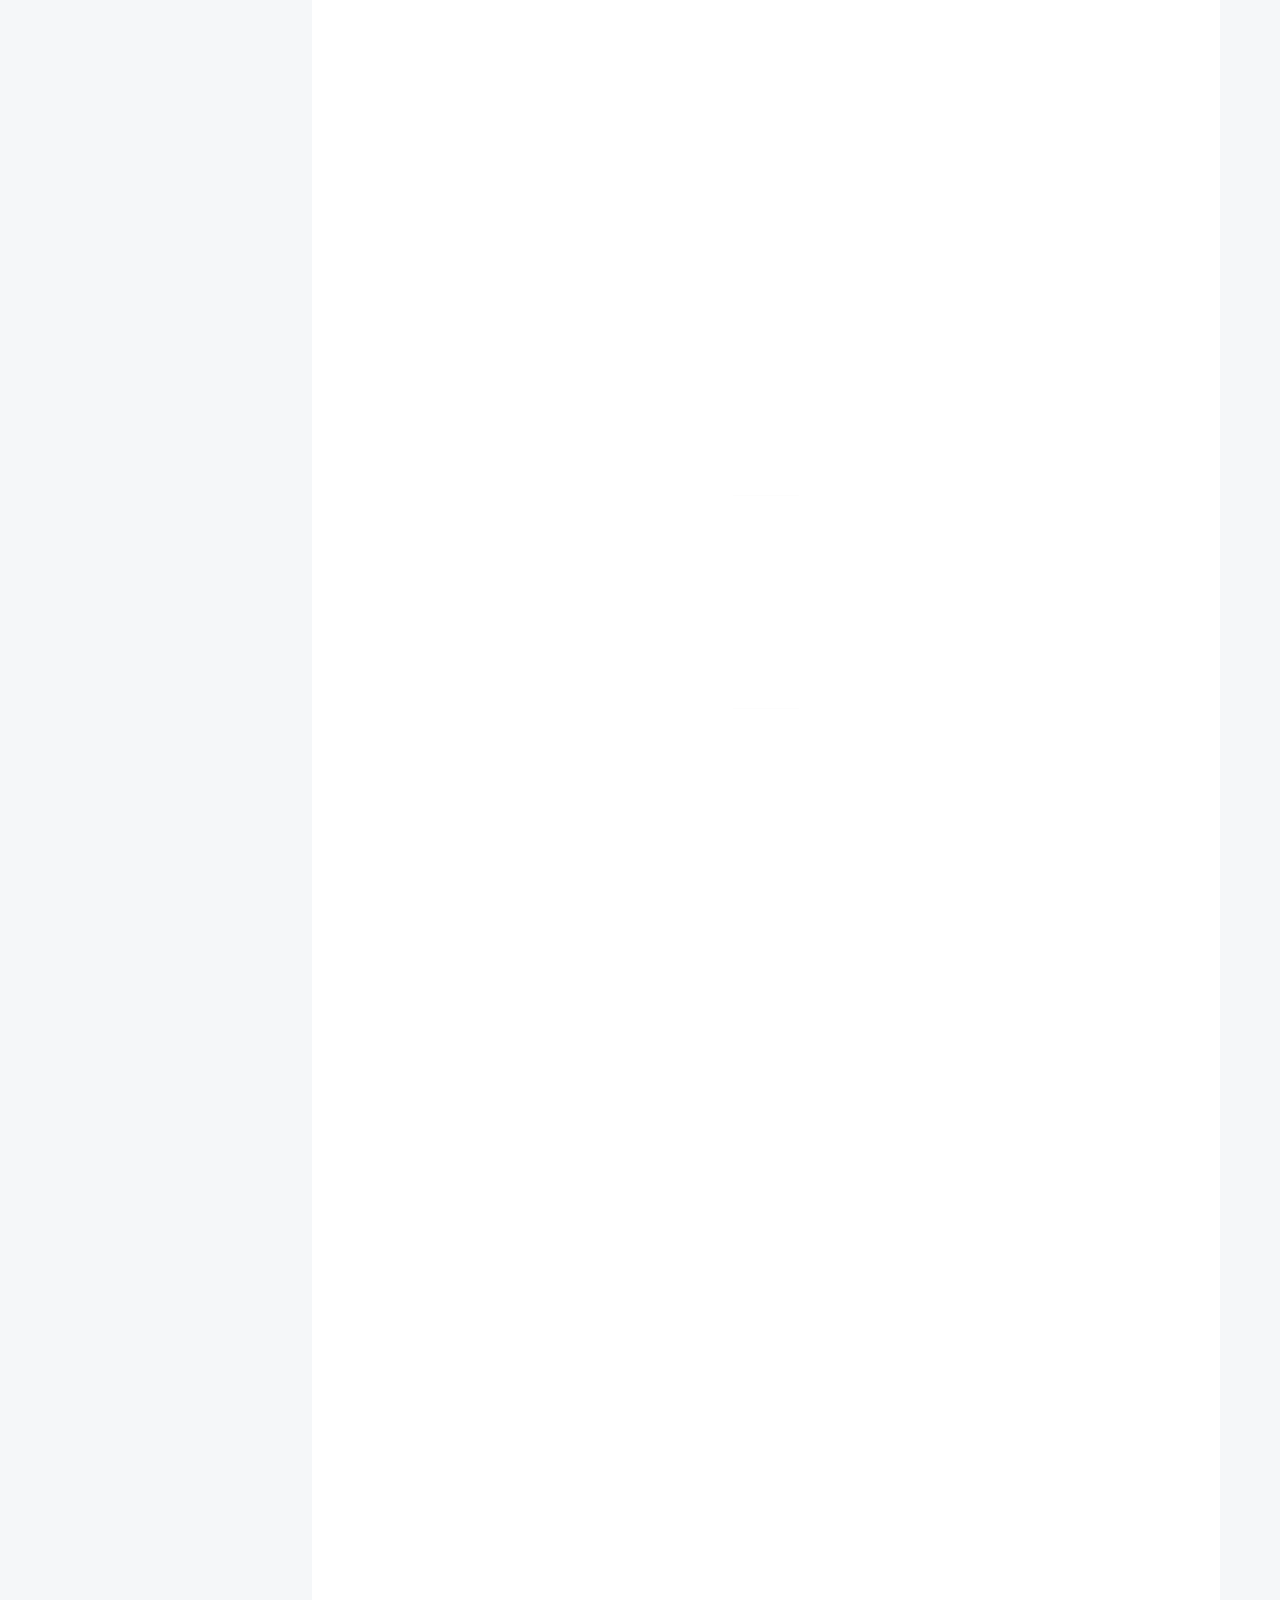
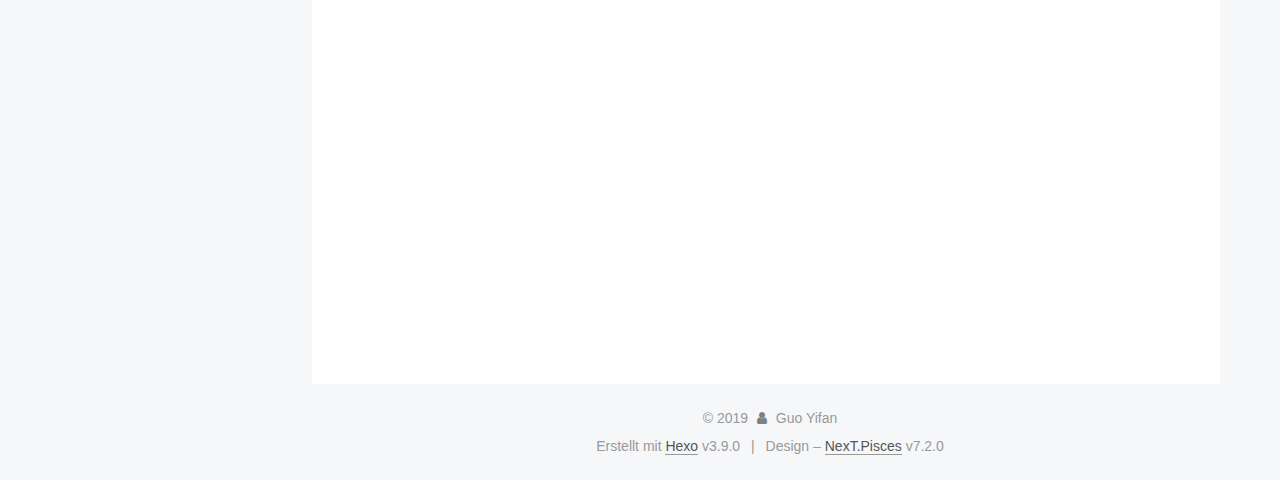
==== commit cd01875b: "Site updated: 2019-07-09 16:00:43" ====
--- a/index.html
+++ b/index.html
@@ -187,7 +187,7 @@
   </div>
 
   <div class="site-nav-toggle">
-    <button aria-label="Toggle navigation bar">
+    <button aria-label="Navigationsleiste an/ausschalten">
       <span class="btn-bar"></span>
       <span class="btn-bar"></span>
       <span class="btn-bar"></span>
@@ -214,7 +214,7 @@
 
     
 
-    <a href="/" rel="section"><i class="menu-item-icon fa fa-fw fa-home"></i> <br>Home</a>
+    <a href="/" rel="section"><i class="menu-item-icon fa fa-fw fa-home"></i> <br>Startseite</a>
 
   </li>
         
@@ -230,7 +230,7 @@
 
     
 
-    <a href="/archives/" rel="section"><i class="menu-item-icon fa fa-fw fa-archive"></i> <br>Archives</a>
+    <a href="/archives/" rel="section"><i class="menu-item-icon fa fa-fw fa-archive"></i> <br>Archiv</a>
 
   </li>
 
@@ -302,7 +302,7 @@
           <h1 class="post-title" itemprop="name headline">
                 
                 
-                <a href="/2019/07/09/新手第一篇/" class="post-title-link" itemprop="url">Untitled</a>
+                <a href="/2019/07/09/新手第一篇/" class="post-title-link" itemprop="url">Unbenannt</a>
               
             
           </h1>
@@ -320,14 +320,14 @@
                 <i class="fa fa-calendar-o"></i>
               </span>
               
-                <span class="post-meta-item-text">Posted on</span>
-              
-
-              
-                
-              
-
-              <time title="Created: 2019-07-09 13:51:45 / Modified: 15:56:47" itemprop="dateCreated datePublished" datetime="2019-07-09T13:51:45+08:00">2019-07-09</time>
+                <span class="post-meta-item-text">Veröffentlicht am</span>
+              
+
+              
+                
+              
+
+              <time title="Erstellt: 2019-07-09 13:51:45 / Geändert am: 16:00:28" itemprop="dateCreated datePublished" datetime="2019-07-09T13:51:45+08:00">2019-07-09</time>
             </span>
           
 
@@ -408,8 +408,8 @@
 <li>粗体、斜体、删除线；粗体：在文字前后添加 ** (注意符号与文字间不要有空格）斜体：在文字前后添加 *删除线：在文字前后添加 ~~ </li>
 <li>在想要展示Markdown笔记目录的地方，添加 [TOC] ，在阅读模式下，标题1~6样式的内容会被提取出来作为目录；</li>
 </ol>
-<h2 id="添加图片"><a href="#添加图片" class="headerlink" title="添加图片"></a>添加图片</h2><p> 格式：<br>    <img src="%E8%BF%9E%E6%8E%A5/%E7%BB%9D%E5%AF%B9%E8%B7%AF%E5%BE%84/%E7%9B%B8%E5%AF%B9%E8%B7%AF%E5%BE%84" alt="图片"></p>
-<p>方式一：直接引用网络图片<br>效果如下：<br> <img src="https://upload-images.jianshu.io/upload_images/703764-605e3cc2ecb664f6.jpg?imageMogr2/auto-orient/strip%7CimageView2/2/w/1240" alt="网络图片"><br> <a href="https://upload-images.jianshu.io/upload_images/703764-605e3cc2ecb664f6.jpg?imageMogr2/auto-orient/strip%7CimageView2/2/w/1240" target="_blank" rel="noopener">https://upload-images.jianshu.io/upload_images/703764-605e3cc2ecb664f6.jpg?imageMogr2/auto-orient/strip%7CimageView2/2/w/1240</a></p>
+<h2 id="添加图片"><a href="#添加图片" class="headerlink" title="添加图片"></a>添加图片</h2><p> 格式：</p>
+<pre><code>![图片](连接/绝对路径/相对路径)</code></pre><p>方式一：直接引用网络图片<br>效果如下：<br> <img src="https://upload-images.jianshu.io/upload_images/703764-605e3cc2ecb664f6.jpg?imageMogr2/auto-orient/strip%7CimageView2/2/w/1240" alt="网络图片"><br> <a href="https://upload-images.jianshu.io/upload_images/703764-605e3cc2ecb664f6.jpg?imageMogr2/auto-orient/strip%7CimageView2/2/w/1240" target="_blank" rel="noopener">https://upload-images.jianshu.io/upload_images/703764-605e3cc2ecb664f6.jpg?imageMogr2/auto-orient/strip%7CimageView2/2/w/1240</a></p>
 <p>方式二：引用本地图片</p>
 <p>相对引用:</p>
 <p>图片除了可以放在统一的 images 文件夹中，还可以放在文章自己的目录中，文章的目录可以通过配置 _config.yml 来生成.</p>
@@ -419,7 +419,10 @@
 <p>当 Hexo 项目中只用到少量图片时，可以将图片统一放在 source/images 文件夹中，通过 Markdown 语法访问它们。</p>
 <pre><code>![想输入的提示名字，可不输入](/images/test.jpg)</code></pre><p>效果如下：<br><img src="/images/test.jpg" alt="本地图片"><br><a href="https://i.loli.net/2018/02/09/5a7d6a402e15e.jpg" target="_blank" rel="noopener">https://i.loli.net/2018/02/09/5a7d6a402e15e.jpg</a></p>
 <h2 id="添加链接"><a href="#添加链接" class="headerlink" title="添加链接"></a>添加链接</h2><pre><code>[想输入的提示名字，可不输入](/images/test.jpg)</code></pre><p> 效果如下：<br> <a href="https://www.baidu.com" target="_blank" rel="noopener">百度</a></p>
-<h2 id="推送是应注意"><a href="#推送是应注意" class="headerlink" title="推送是应注意"></a>推送是应注意</h2><p>在博客目录中依次执行命令：<br>    hexo clean<br>    hexo g<br>    hexo d<br>注意在执行过程中不要切换页面，否则更新（推送）失效！！！</p>
+<h2 id="推送是应注意"><a href="#推送是应注意" class="headerlink" title="推送是应注意"></a>推送是应注意</h2><p>在博客目录中依次执行命令：</p>
+<pre><code>hexo clean
+hexo g
+hexo d</code></pre><p>注意在执行过程中不要切换页面，否则更新（推送）失效！！！</p>
 
           
         
@@ -496,7 +499,7 @@
           <h1 class="post-title" itemprop="name headline">
                 
                 
-                <a href="/2019/07/09/欢迎使用 Cmd Markdown 编辑阅读器/" class="post-title-link" itemprop="url">Untitled</a>
+                <a href="/2019/07/09/欢迎使用 Cmd Markdown 编辑阅读器/" class="post-title-link" itemprop="url">Unbenannt</a>
               
             
           </h1>
@@ -514,14 +517,14 @@
                 <i class="fa fa-calendar-o"></i>
               </span>
               
-                <span class="post-meta-item-text">Posted on</span>
-              
-
-              
-                
-              
-
-              <time title="Created: 2019-07-09 10:49:16 / Modified: 10:48:57" itemprop="dateCreated datePublished" datetime="2019-07-09T10:49:16+08:00">2019-07-09</time>
+                <span class="post-meta-item-text">Veröffentlicht am</span>
+              
+
+              
+                
+              
+
+              <time title="Erstellt: 2019-07-09 10:49:16 / Geändert am: 10:48:57" itemprop="dateCreated datePublished" datetime="2019-07-09T10:49:16+08:00">2019-07-09</time>
             </span>
           
 
@@ -745,14 +748,14 @@
                 <i class="fa fa-calendar-o"></i>
               </span>
               
-                <span class="post-meta-item-text">Posted on</span>
-              
-
-              
-                
-              
-
-              <time title="Created: 2019-07-09 10:28:26" itemprop="dateCreated datePublished" datetime="2019-07-09T10:28:26+08:00">2019-07-09</time>
+                <span class="post-meta-item-text">Veröffentlicht am</span>
+              
+
+              
+                
+              
+
+              <time title="Erstellt: 2019-07-09 10:28:26" itemprop="dateCreated datePublished" datetime="2019-07-09T10:28:26+08:00">2019-07-09</time>
             </span>
           
 
@@ -886,14 +889,14 @@
                 <i class="fa fa-calendar-o"></i>
               </span>
               
-                <span class="post-meta-item-text">Posted on</span>
-              
-
-              
-                
-              
-
-              <time title="Created: 2019-07-09 10:23:24" itemprop="dateCreated datePublished" datetime="2019-07-09T10:23:24+08:00">2019-07-09</time>
+                <span class="post-meta-item-text">Veröffentlicht am</span>
+              
+
+              
+                
+              
+
+              <time title="Erstellt: 2019-07-09 10:23:24" itemprop="dateCreated datePublished" datetime="2019-07-09T10:23:24+08:00">2019-07-09</time>
             </span>
           
 
@@ -1027,14 +1030,14 @@
                 <i class="fa fa-calendar-o"></i>
               </span>
               
-                <span class="post-meta-item-text">Posted on</span>
-              
-
-              
-                
-              
-
-              <time title="Created: 2019-07-08 12:25:45" itemprop="dateCreated datePublished" datetime="2019-07-08T12:25:45+08:00">2019-07-08</time>
+                <span class="post-meta-item-text">Veröffentlicht am</span>
+              
+
+              
+                
+              
+
+              <time title="Erstellt: 2019-07-08 12:25:45" itemprop="dateCreated datePublished" datetime="2019-07-08T12:25:45+08:00">2019-07-08</time>
             </span>
           
 
@@ -1171,7 +1174,7 @@
                   <a href="/archives/">
                 
                     <span class="site-state-item-count">5</span>
-                    <span class="site-state-item-name">posts</span>
+                    <span class="site-state-item-name">Artikel</span>
                   </a>
                 </div>
               
@@ -1228,7 +1231,7 @@
 </div>
 
 
-  <div class="powered-by">Powered by <a href="https://hexo.io" class="theme-link" rel="noopener" target="_blank">Hexo</a> v3.9.0</div>
+  <div class="powered-by">Erstellt mit  <a href="https://hexo.io" class="theme-link" rel="noopener" target="_blank">Hexo</a> v3.9.0</div>
 
 
 
@@ -1236,7 +1239,7 @@
 
 
 
-  <div class="theme-info">Theme – <a href="https://theme-next.org" class="theme-link" rel="noopener" target="_blank">NexT.Pisces</a> v7.2.0</div>
+  <div class="theme-info">Design – <a href="https://theme-next.org" class="theme-link" rel="noopener" target="_blank">NexT.Pisces</a> v7.2.0</div>
 
 
 
--- a/css/main.css
+++ b/css/main.css
@@ -1741,7 +1741,7 @@
   width: 4px;
   height: 4px;
   border-radius: 50%;
-  background: #d1d71d;
+  background: #bbffc7;
 }
 .feed-link,
 .chat {
